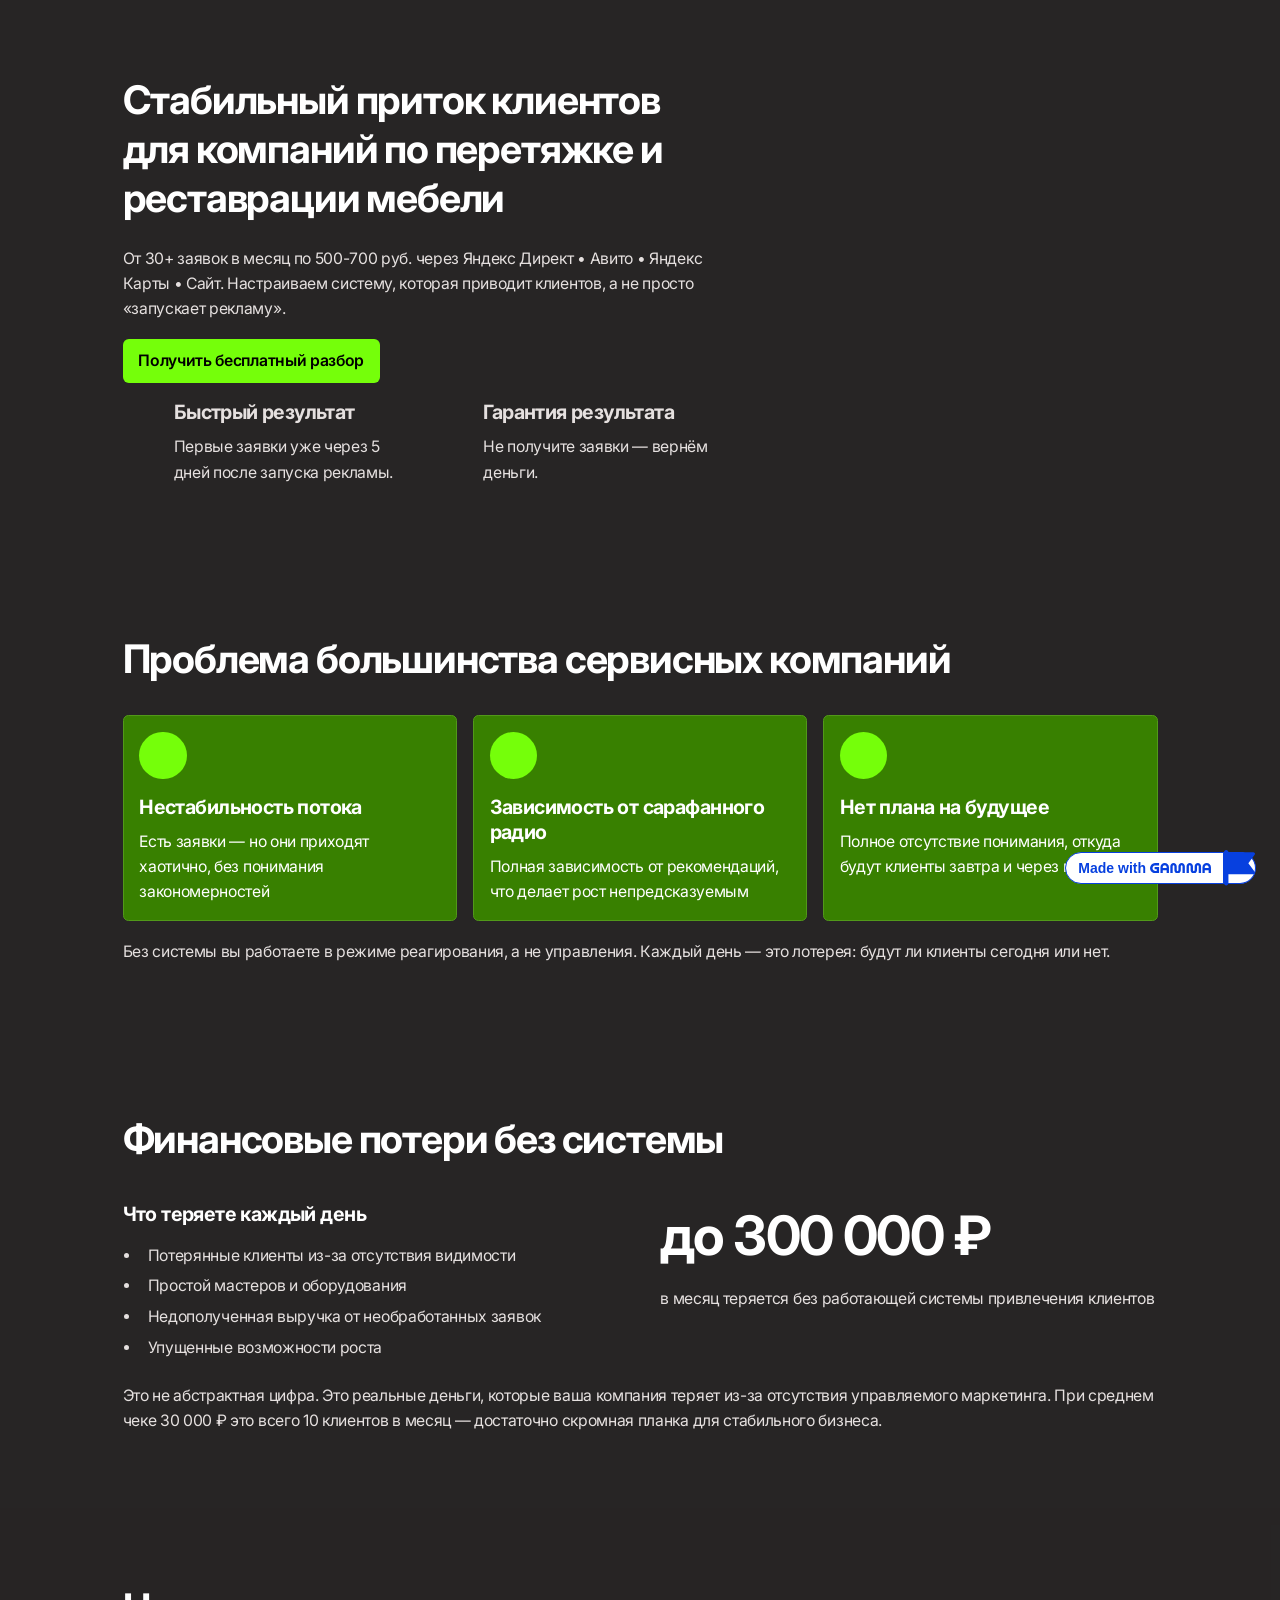
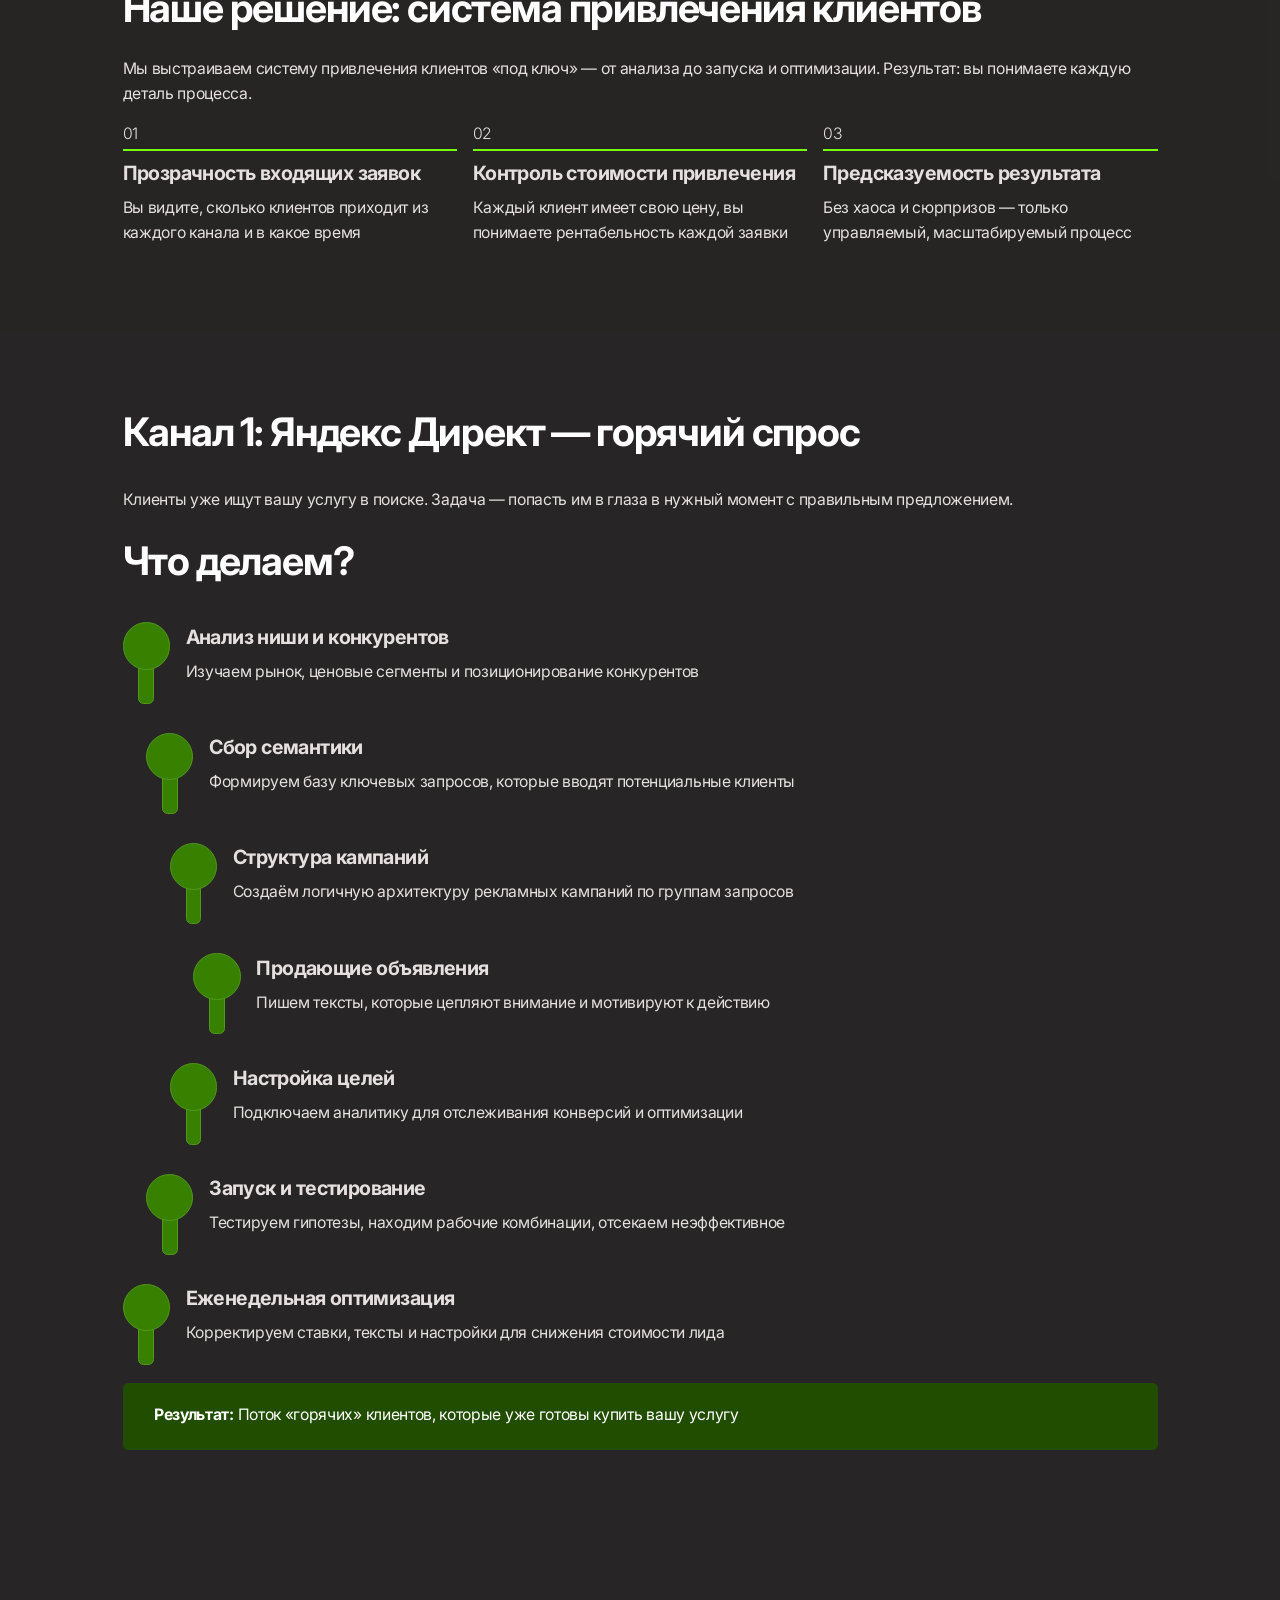
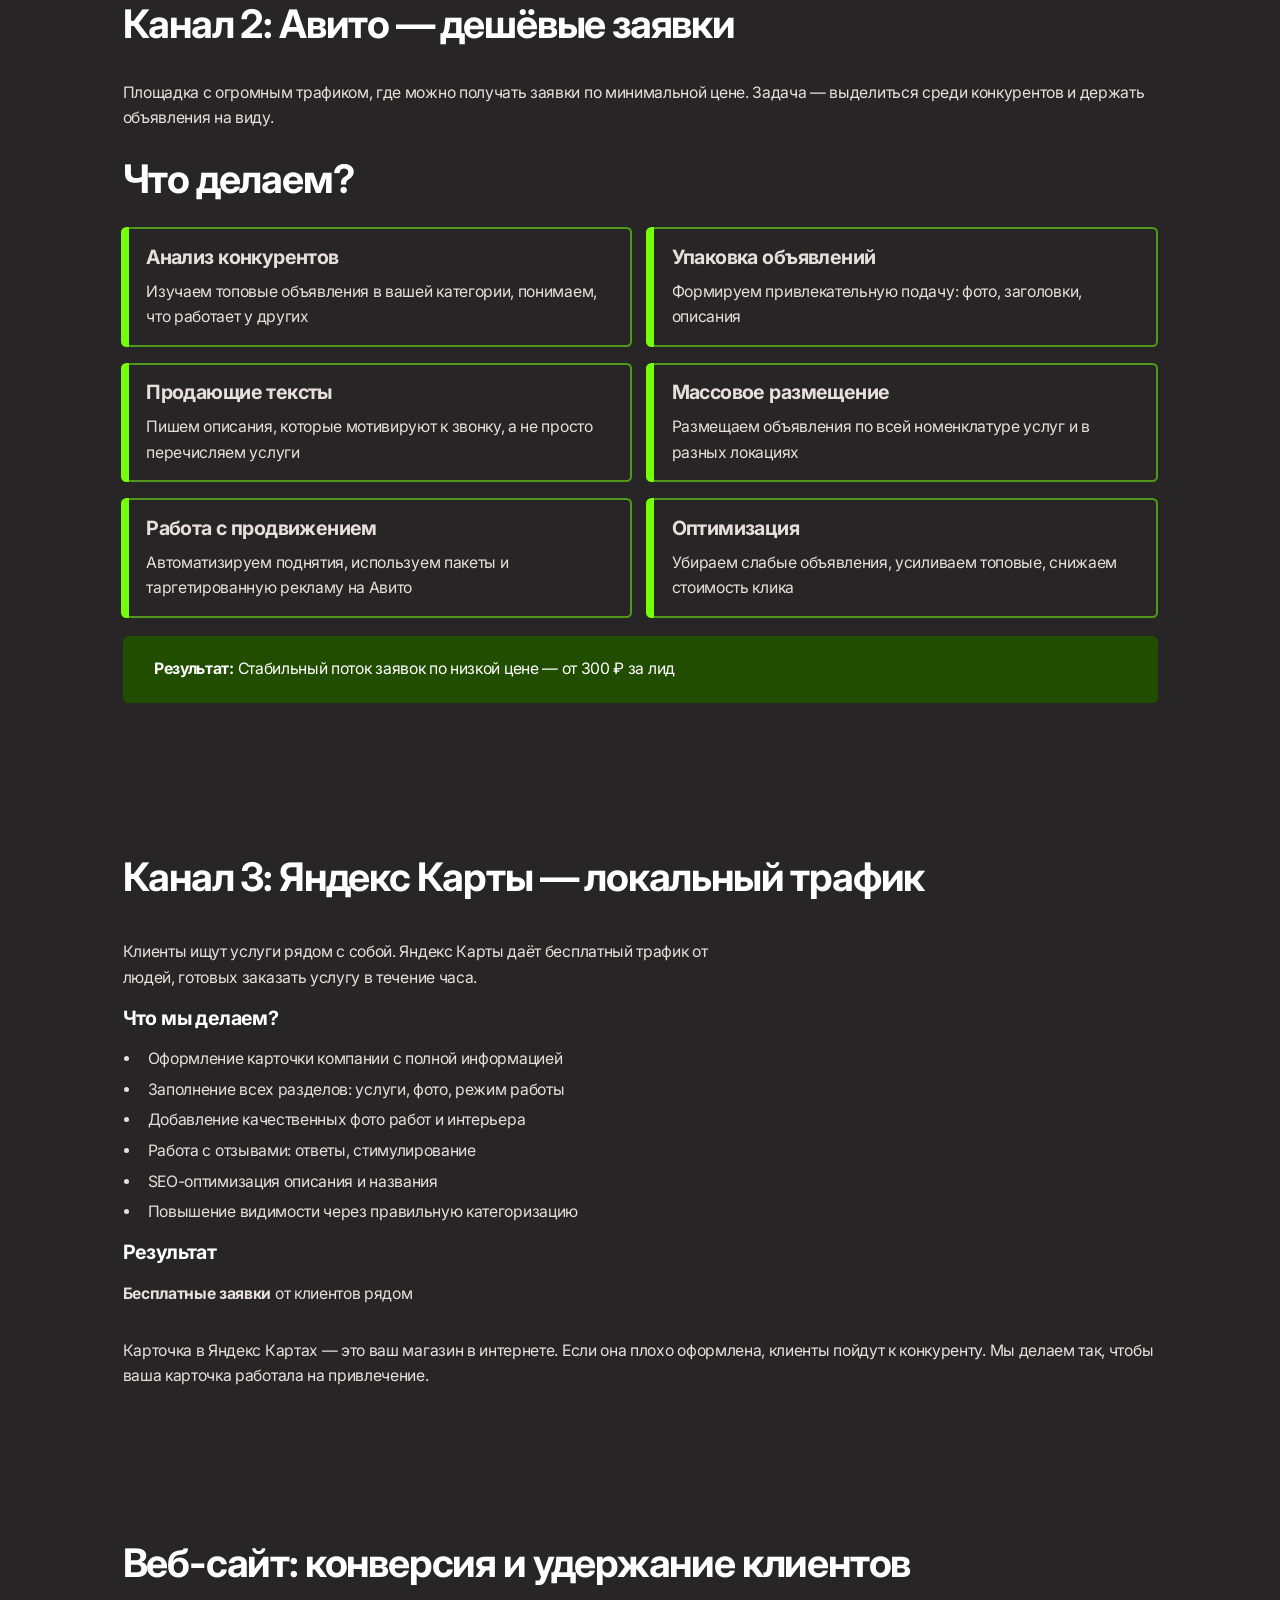
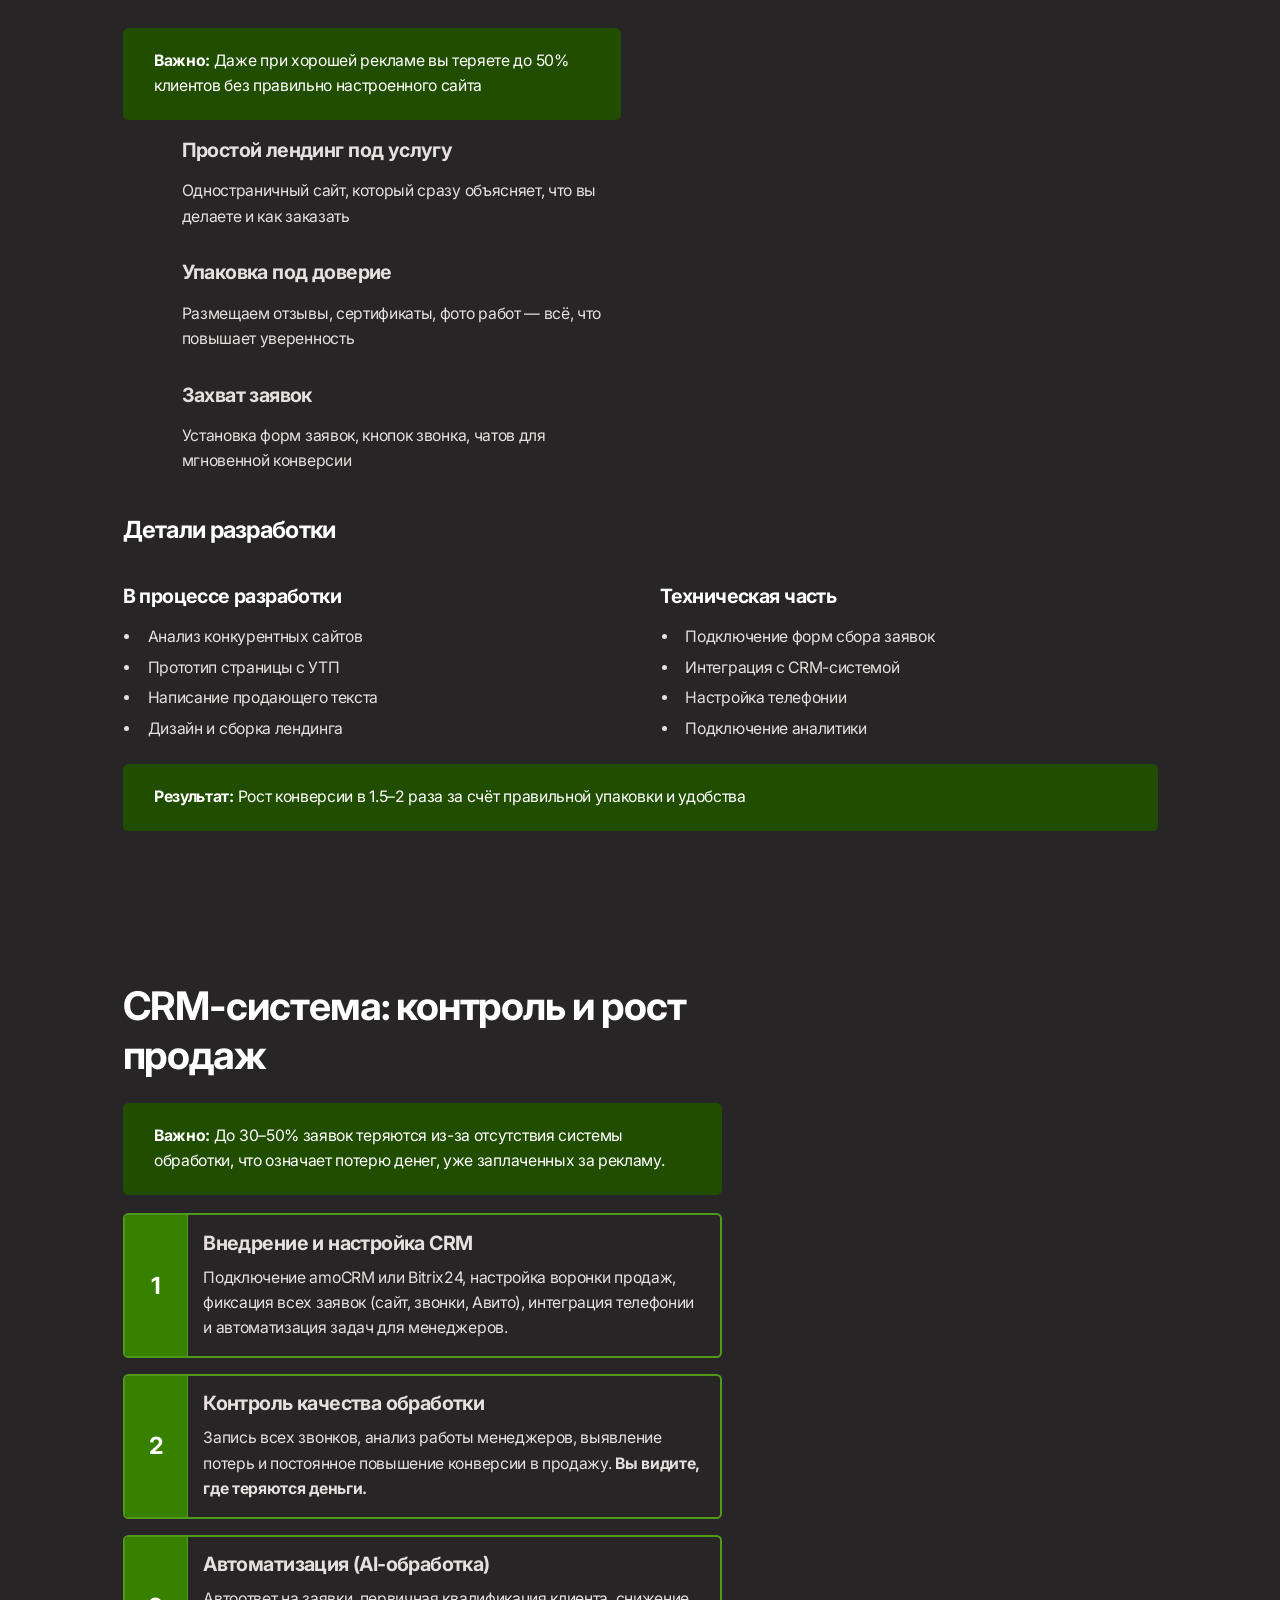
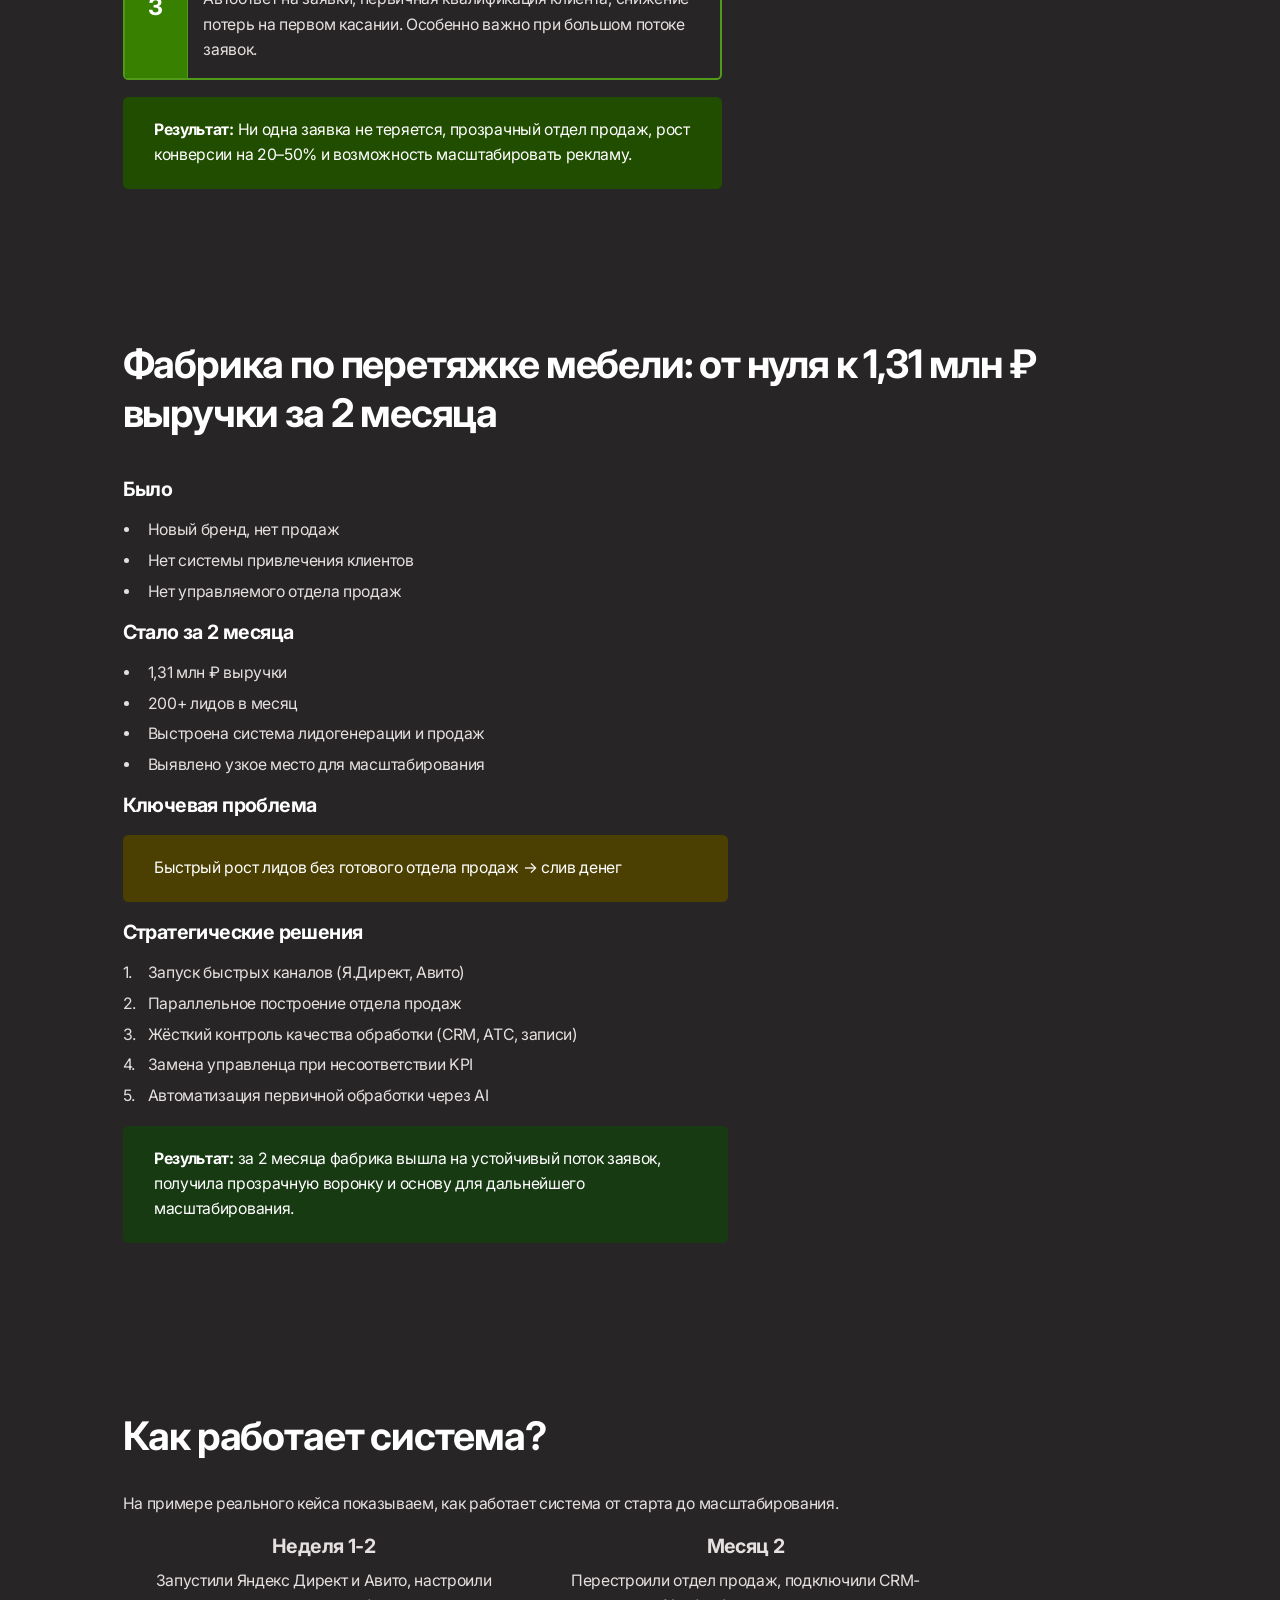
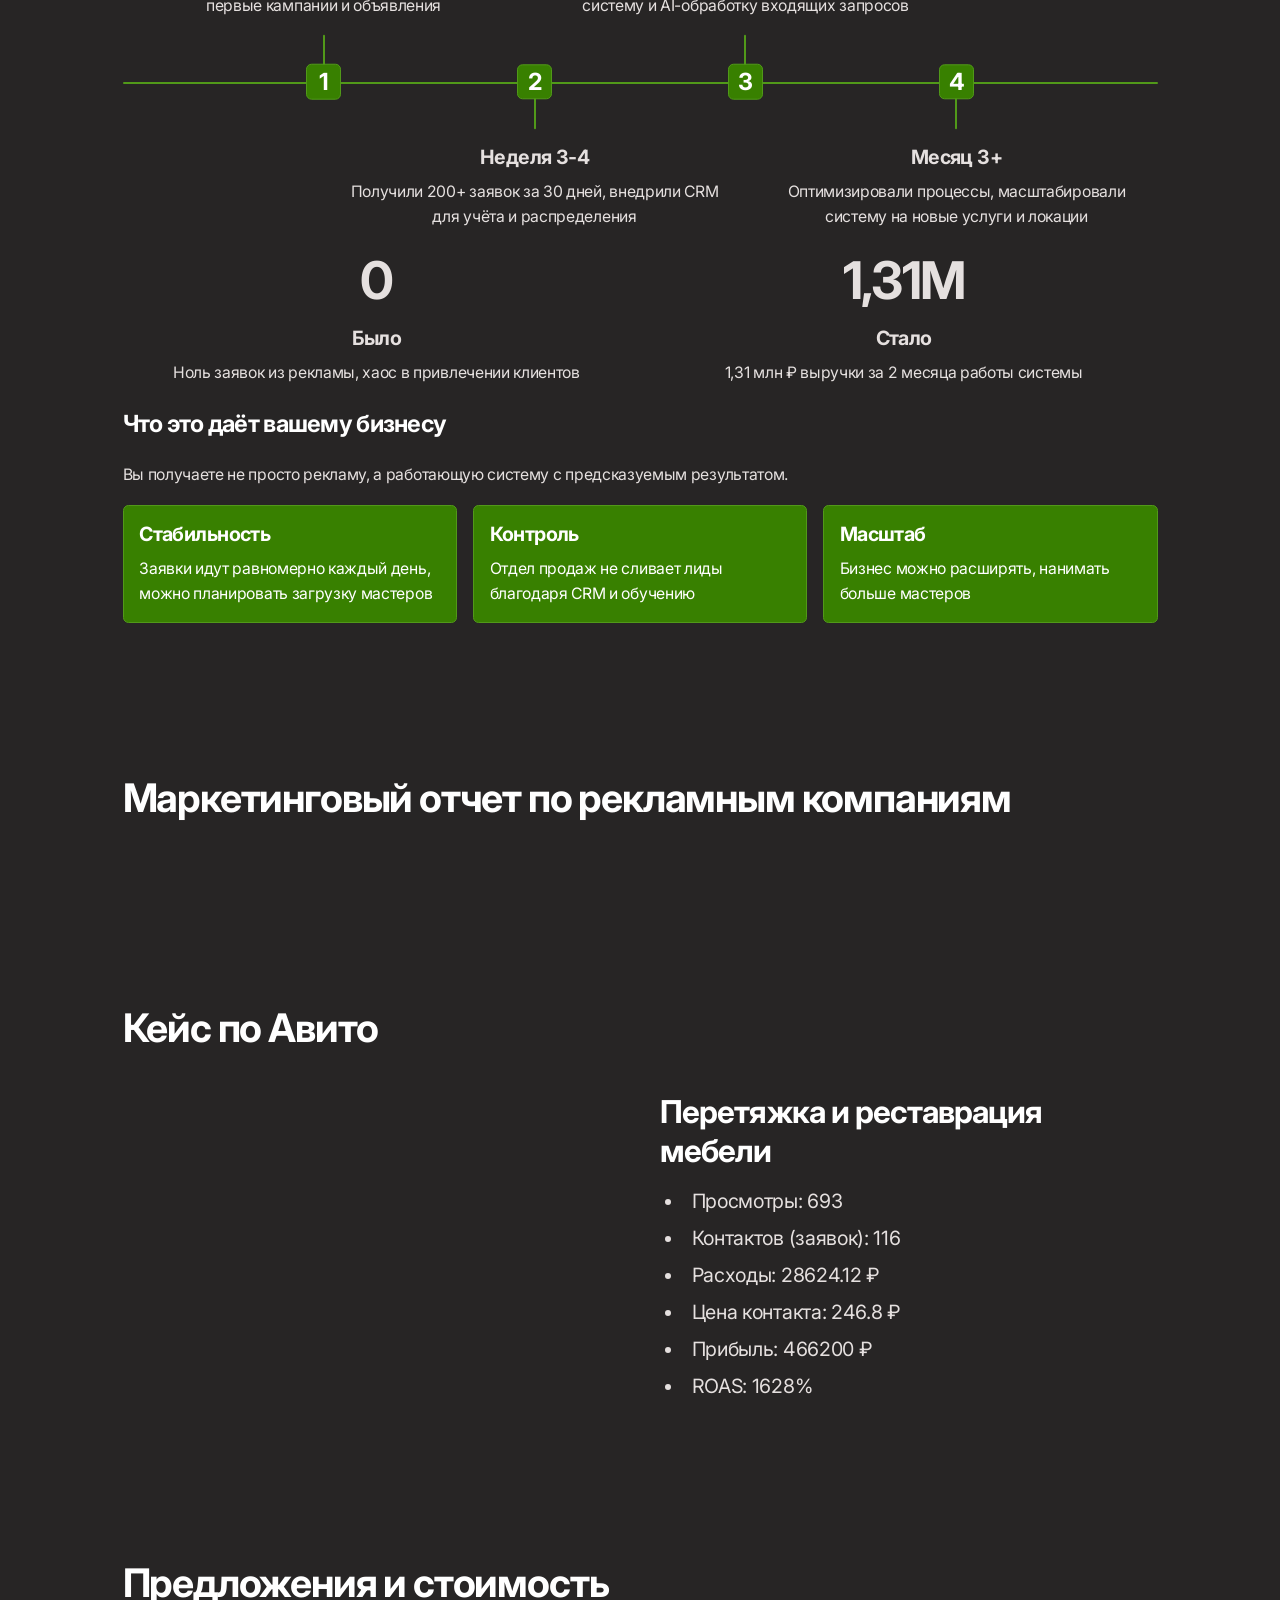
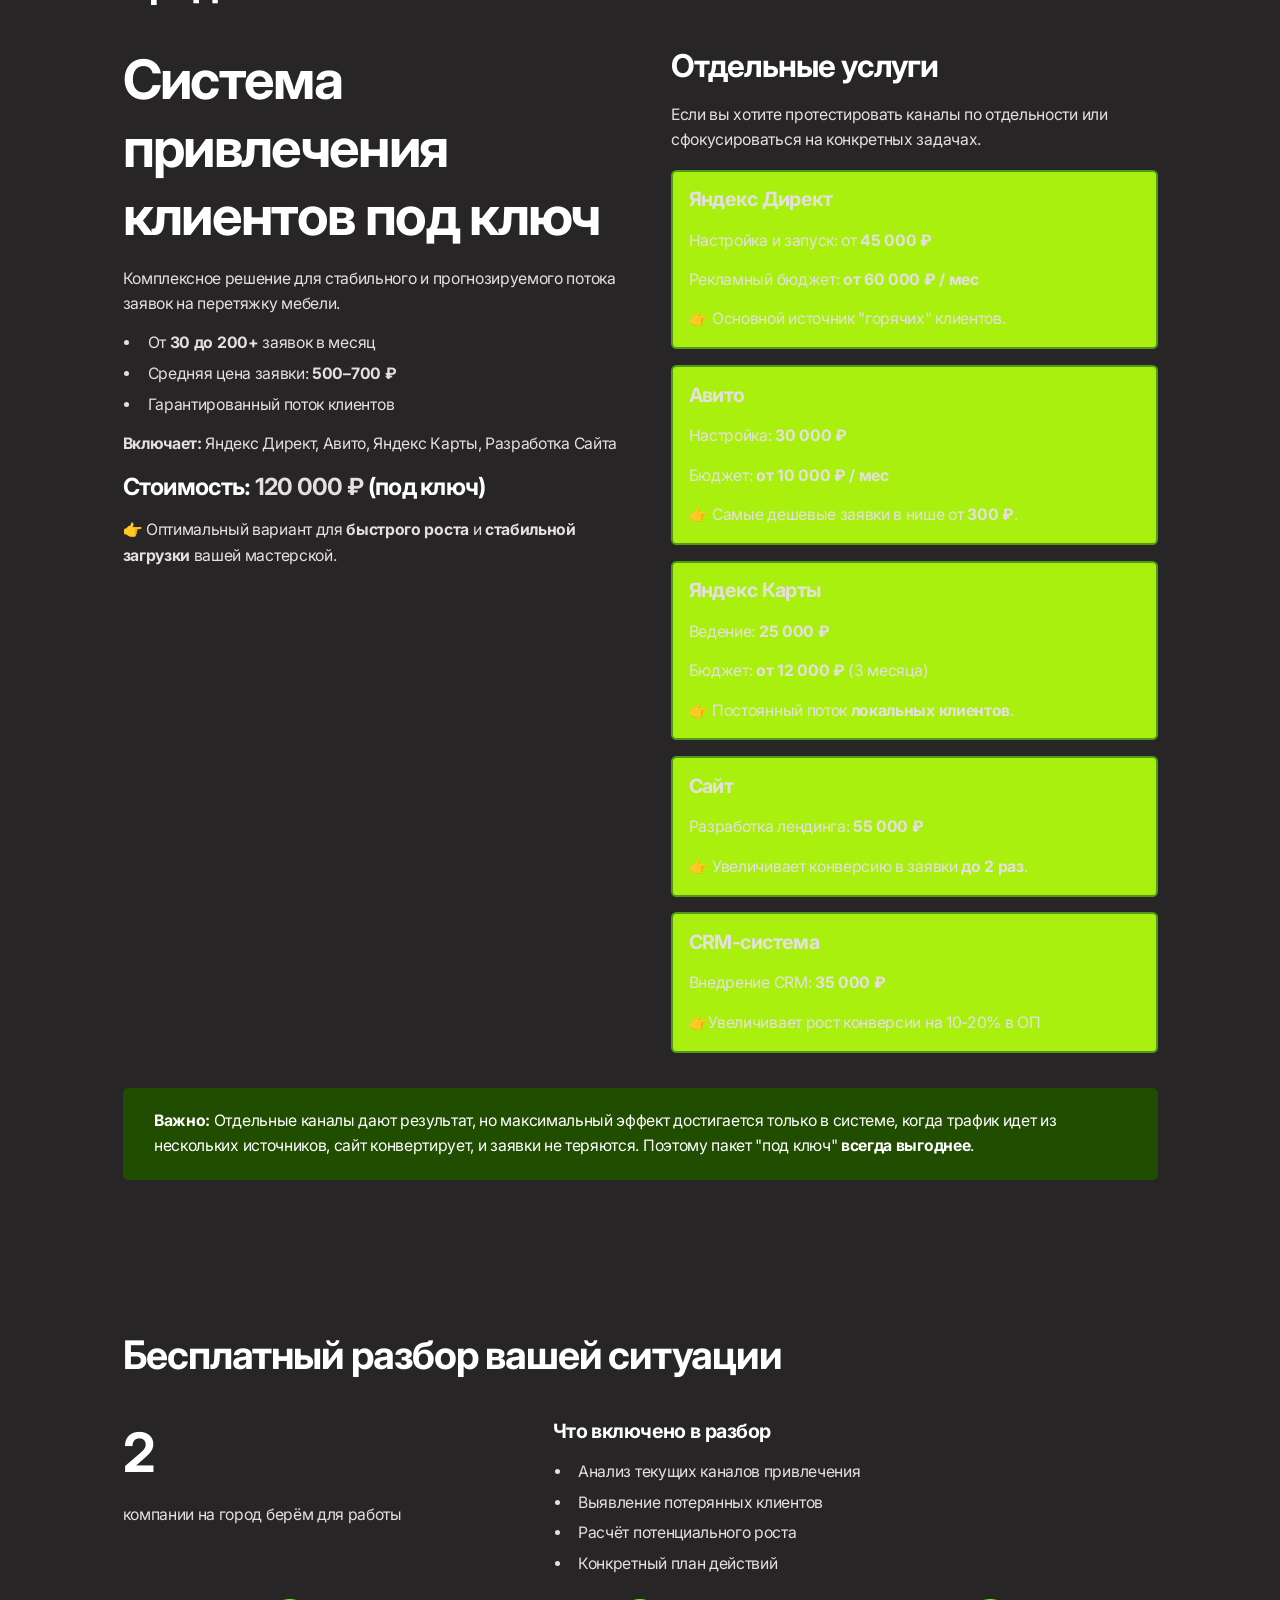
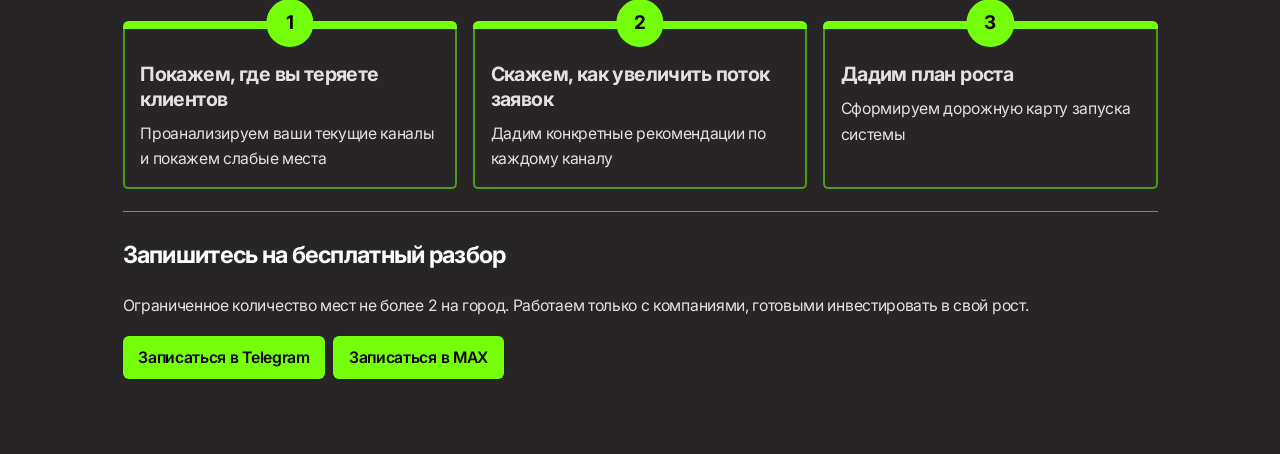
==== index_1.html @ 3a062ec2 "Add files via upload" ====
<!DOCTYPE html><html><head><meta charset="utf-8" data-next-head=""><meta name="viewport" content="width=device-width" data-next-head=""><title data-next-head="">Стабильный приток клиентов для компаний по перетяжке и реставрации мебели</title><meta name="robots" content="noindex, nofollow" data-next-head=""><meta content="От 30+ заявок в месяц по 500-700 руб. через Яндекс Директ • Авито • Яндекс Карты • Сайт. Настраиваем систему, которая приводит клиентов, а не просто «запускает рекламу».

Получить бесплатный разбор

Быстрый результат

Первые заявки уже через 5 дней после запуска рекламы.

Гарантия результата

Не пол" name="description" data-next-head=""><meta content="Стабильный приток клиентов для компаний по перетяжке и реставрации мебели" property="og:title" data-next-head=""><meta content="От 30+ заявок в месяц по 500-700 руб. через Яндекс Директ • Авито • Яндекс Карты • Сайт. Настраиваем систему, которая приводит клиентов, а не просто «запускает рекламу».

Получить бесплатный разбор

Быстрый результат

Первые заявки уже через 5 дней после запуска рекламы.

Гарантия результата

Не пол" property="og:description" data-next-head=""><meta content="https://assets.api.gamma.app/vgib5zy8xq94bbg/screenshots/uoea5d6twm24urt/imxhuw2kn0pflio/slide/f68YdSGiemuYaFqNO6pfi70VHMg" property="og:image" data-next-head=""><meta content="Стабильный приток клиентов для компаний по перетяжке и реставрации мебели" property="twitter:title" data-next-head=""><meta content="От 30+ заявок в месяц по 500-700 руб. через Яндекс Директ • Авито • Яндекс Карты • Сайт. Настраиваем систему, которая приводит клиентов, а не просто «запускает рекламу».

Получить бесплатный разбор

Быстрый результат

Первые заявки уже через 5 дней после запуска рекламы.

Гарантия результата

Не пол" property="twitter:description" data-next-head=""><meta content="https://assets.api.gamma.app/vgib5zy8xq94bbg/screenshots/uoea5d6twm24urt/imxhuw2kn0pflio/slide/f68YdSGiemuYaFqNO6pfi70VHMg" property="twitter:image" data-next-head=""><meta property="og:type" content="website" data-next-head=""><meta content="summary_large_image" name="twitter:card" data-next-head=""><link rel="preload" href="css/0e3wyoopgi0-6.css" as="style"><link rel="preload" href="css/0bgu2b-xkhb-r.css" as="style"><link rel="preload" href="css/11t_z7jeaoach.css" as="style"><link rel="preload" href="css/0e6eg~9q0~~nq.css" as="style"><link href="https://fonts.googleapis.com/css2?family=Inter:wght@100;200;300;400;500;600;700;800;900" rel="stylesheet" data-next-head=""><link rel="stylesheet" href="css/0e3wyoopgi0-6.css" data-n-g=""><link rel="stylesheet" href="css/0bgu2b-xkhb-r.css" data-n-p=""><link rel="stylesheet" href="css/11t_z7jeaoach.css" data-n-p=""><link rel="stylesheet" href="css/0e6eg~9q0~~nq.css" data-n-p=""><noscript data-n-css=""></noscript><script defer="" nomodule="" src="js/03~yq9q893hmn.js"></script><script src="js/0mbfhze49i8v-.js" defer=""></script><script src="js/0pf1rvjsu4v-q.js" defer=""></script><script src="js/0fyw-vqk1511z.js" defer=""></script><script src="js/0vi47sfzjanno.js" defer=""></script><script src="js/04l_j34ducy.g.js" defer=""></script><script src="js/0xhevhsbbro.9.js" defer=""></script><script src="js/04hur8320pb2j.js" defer=""></script><script src="js/12x9qhljuqn6h.js" defer=""></script><script src="js/0_ccf9~pi0u.v.js" defer=""></script><script src="js/0o9feeq3rmuq3.js" defer=""></script><script src="js/0pv6hbjaa7ye0.js" defer=""></script><script src="js/033cr10~7r4j_.js" defer=""></script><script src="js/turbopack-0_iihryrp4uzx.js" defer=""></script><script src="js/180zl5xvan29o.js" defer=""></script><script src="js/0mqhgk3494ppr.js" defer=""></script><script src="js/07dbz_b6s3e6h.js" defer=""></script><script src="js/16-7~20qd3c-k.js" defer=""></script><script src="js/09vxfncl-cly5.js" defer=""></script><script src="js/0e02bg7gojdez.js" defer=""></script><script src="js/0k7nffeb1jrc-.js" defer=""></script><script src="js/0matdy1r8z~bl.js" defer=""></script><script src="js/0v5xp~ldc6myg.js" defer=""></script><script src="js/turbopack-0hfwskrulwqqq.js" defer=""></script><script src="js/_buildManifest.js" defer=""></script><script src="js/_ssgManifest.js" defer=""></script><script src="js/_clientMiddlewareManifest.js" defer=""></script></head><body><link rel="preload" as="image" href="https://imgproxy.gamma.app/resize/quality:80/resizing_type:fit/width:2000/https://cdn.gamma.app/vgib5zy8xq94bbg/generated-images/60pPnO57x0OZhTuN-5F9o.png"><link rel="preload" as="image" href="https://imgproxy.gamma.app/resize/quality:80/resizing_type:fit/width:2000/https://cdn.gamma.app/vgib5zy8xq94bbg/generated-images/yzq8zm8bYzggJaYRhIC1Z.png"><link rel="preload" as="image" href="https://imgproxy.gamma.app/resize/quality:80/resizing_type:fit/width:2000/https://cdn.gamma.app/vgib5zy8xq94bbg/generated-images/nzyTVWprnwrnmjjZ29OHg.png"><link rel="preload" as="image" href="https://imgproxy.gamma.app/resize/quality:80/resizing_type:fit/width:2000/https://cdn.gamma.app/vgib5zy8xq94bbg/7bdb07d3840c4d4cb43f6013cbdd92ce/original/Skrinshot-08-04-2026-183813.jpg"><link rel="preload" as="image" href="https://imgproxy.gamma.app/resize/quality:80/resizing_type:fit/width:2000/https://cdn.gamma.app/vgib5zy8xq94bbg/1c11d9a1137d4a9f8da084923d888e8b/original/_10-11-2025_170347.jpg"><div id="__next"><style data-emotion="css-global ykyar2">:host,:root,[data-theme]{--chakra-ring-inset:var(--chakra-empty,/*!*/ /*!*/);--chakra-ring-offset-width:0px;--chakra-ring-offset-color:#fff;--chakra-ring-color:rgba(66, 153, 225, 0.6);--chakra-ring-offset-shadow:0 0 #0000;--chakra-ring-shadow:0 0 #0000;--chakra-space-x-reverse:0;--chakra-space-y-reverse:0;--chakra-colors-transparent:transparent;--chakra-colors-current:currentColor;--chakra-colors-black:#000000;--chakra-colors-white:#ffffff;--chakra-colors-whiteAlpha-50:rgba(255, 255, 255, 0.04);--chakra-colors-whiteAlpha-100:rgba(255, 255, 255, 0.06);--chakra-colors-whiteAlpha-200:rgba(255, 255, 255, 0.08);--chakra-colors-whiteAlpha-300:rgba(255, 255, 255, 0.16);--chakra-colors-whiteAlpha-400:rgba(255, 255, 255, 0.24);--chakra-colors-whiteAlpha-500:rgba(255, 255, 255, 0.36);--chakra-colors-whiteAlpha-600:rgba(255, 255, 255, 0.48);--chakra-colors-whiteAlpha-700:rgba(255, 255, 255, 0.64);--chakra-colors-whiteAlpha-800:rgba(255, 255, 255, 0.80);--chakra-colors-whiteAlpha-900:rgba(255, 255, 255, 0.92);--chakra-colors-blackAlpha-50:rgba(0, 0, 0, 0.04);--chakra-colors-blackAlpha-100:rgba(0, 0, 0, 0.06);--chakra-colors-blackAlpha-200:rgba(0, 0, 0, 0.08);--chakra-colors-blackAlpha-300:rgba(0, 0, 0, 0.16);--chakra-colors-blackAlpha-400:rgba(0, 0, 0, 0.24);--chakra-colors-blackAlpha-500:rgba(0, 0, 0, 0.36);--chakra-colors-blackAlpha-600:rgba(0, 0, 0, 0.48);--chakra-colors-blackAlpha-700:rgba(0, 0, 0, 0.64);--chakra-colors-blackAlpha-800:rgba(0, 0, 0, 0.80);--chakra-colors-blackAlpha-900:rgba(0, 0, 0, 0.92);--chakra-colors-gray-50:#f5f5f6;--chakra-colors-gray-100:#ececed;--chakra-colors-gray-200:#dfdfe0;--chakra-colors-gray-300:#cacacb;--chakra-colors-gray-400:#aeaeb2;--chakra-colors-gray-500:#8b8b90;--chakra-colors-gray-600:#66666b;--chakra-colors-gray-700:#4d4d51;--chakra-colors-gray-800:#38383c;--chakra-colors-gray-900:#252527;--chakra-colors-gray-950:#131314;--chakra-colors-red-50:#fef2f2;--chakra-colors-red-100:#fee2e2;--chakra-colors-red-200:#fecaca;--chakra-colors-red-300:#fca5a5;--chakra-colors-red-400:#f87171;--chakra-colors-red-500:#ef4444;--chakra-colors-red-600:#dc2626;--chakra-colors-red-700:#b91c1c;--chakra-colors-red-800:#991b1b;--chakra-colors-red-900:#751d1d;--chakra-colors-red-950:#450a0a;--chakra-colors-orange-50:#fff6ec;--chakra-colors-orange-100:#ffecd3;--chakra-colors-orange-200:#ffd4a5;--chakra-colors-orange-300:#ffb66d;--chakra-colors-orange-400:#ff8b32;--chakra-colors-orange-500:#ff6a0a;--chakra-colors-orange-600:#ff5000;--chakra-colors-orange-700:#cc3702;--chakra-colors-orange-800:#a12c0b;--chakra-colors-orange-900:#82270c;--chakra-colors-orange-950:#461004;--chakra-colors-yellow-50:#fffbeb;--chakra-colors-yellow-100:#fff3c6;--chakra-colors-yellow-200:#ffeba2;--chakra-colors-yellow-300:#ffd55e;--chakra-colors-yellow-400:#fec500;--chakra-colors-yellow-500:#f4b603;--chakra-colors-yellow-600:#da9c05;--chakra-colors-yellow-700:#b47300;--chakra-colors-yellow-800:#9b5500;--chakra-colors-yellow-900:#77390a;--chakra-colors-yellow-950:#441c00;--chakra-colors-green-50:#f2fcf1;--chakra-colors-green-100:#e2f7e1;--chakra-colors-green-200:#c4eec4;--chakra-colors-green-300:#96e096;--chakra-colors-green-400:#60c860;--chakra-colors-green-500:#3caa3c;--chakra-colors-green-600:#2c8c2c;--chakra-colors-green-700:#266d28;--chakra-colors-green-800:#1a561c;--chakra-colors-green-900:#1c481d;--chakra-colors-green-950:#082b09;--chakra-colors-teal-50:#eefffd;--chakra-colors-teal-100:#e0fdf9;--chakra-colors-teal-200:#b6fff6;--chakra-colors-teal-300:#7af9ef;--chakra-colors-teal-400:#32e5e1;--chakra-colors-teal-500:#04c8c6;--chakra-colors-teal-600:#009ea4;--chakra-colors-teal-700:#027e83;--chakra-colors-teal-800:#086267;--chakra-colors-teal-900:#0c5155;--chakra-colors-teal-950:#002f34;--chakra-colors-blue-50:#ebf3fe;--chakra-colors-blue-100:#d0e6fe;--chakra-colors-blue-200:#aad5fe;--chakra-colors-blue-300:#84c1fa;--chakra-colors-blue-400:#63acf7;--chakra-colors-blue-500:#2c88f7;--chakra-colors-blue-600:#0858f7;--chakra-colors-blue-700:#0740df;--chakra-colors-blue-800:#0540ad;--chakra-colors-blue-900:#0b2e79;--chakra-colors-blue-950:#002253;--chakra-colors-cyan-50:#eefffd;--chakra-colors-cyan-100:#e0fdf9;--chakra-colors-cyan-200:#b6fff6;--chakra-colors-cyan-300:#7af9ef;--chakra-colors-cyan-400:#32e5e1;--chakra-colors-cyan-500:#04c8c6;--chakra-colors-cyan-600:#009ea4;--chakra-colors-cyan-700:#027e83;--chakra-colors-cyan-800:#086267;--chakra-colors-cyan-900:#0c5155;--chakra-colors-cyan-950:#002f34;--chakra-colors-purple-50:#f8f6ff;--chakra-colors-purple-100:#f2ecff;--chakra-colors-purple-200:#e1d5ff;--chakra-colors-purple-300:#d0b9ff;--chakra-colors-purple-400:#bd97fd;--chakra-colors-purple-500:#b179fb;--chakra-colors-purple-600:#9044eb;--chakra-colors-purple-700:#8131dc;--chakra-colors-purple-800:#6623ad;--chakra-colors-purple-900:#511c87;--chakra-colors-purple-950:#350764;--chakra-colors-pink-50:#fff4fe;--chakra-colors-pink-100:#fee9fb;--chakra-colors-pink-200:#fdd1f8;--chakra-colors-pink-300:#faadee;--chakra-colors-pink-400:#f578de;--chakra-colors-pink-500:#ea4bcd;--chakra-colors-pink-600:#d62cad;--chakra-colors-pink-700:#b50084;--chakra-colors-pink-800:#920063;--chakra-colors-pink-900:#6e0d46;--chakra-colors-pink-950:#50072a;--chakra-colors-gradient-light:linear-gradient(180deg, #FFFFFF 0%, #FCF9F5 100%);--chakra-colors-gradient-dark:linear-gradient(180deg, #3c3838 0%, #272525 100%);--chakra-colors-gradient-blue-to-purple:linear-gradient(91.78deg, #3300D9 1.24%, #9D20C9 73.37%, #DF7A6C 166.1%);--chakra-colors-gradient-blue-to-orange:linear-gradient(92.91deg, #3300D9 2.18%, #9D20C9 44.94%, #DF7A6C 99.91%);--chakra-colors-gradient-secondary-light:linear-gradient(120deg, var(--chakra-colors-sky-100) 0%, var(--chakra-colors-deepocean-200) 100%);--chakra-colors-gradient-secondary-dark:linear-gradient(180deg, var(--chakra-colors-deepocean-950) 7.49%, var(--chakra-colors-sky-800) 57.5%, var(--chakra-colors-sky-300) 100%);--chakra-colors-gradient-brand-bg:linear-gradient(96deg, var(--chakra-colors-deepocean-950) 7%,  var(--chakra-colors-deepocean-900) 21%,  var(--chakra-colors-deepocean-800) 46%,  var(--chakra-colors-sky-300) 100%);--chakra-colors-gradient-brand-text:linear-gradient(96deg, var(--chakra-colors-deepocean-950) 7%, var(--chakra-colors-deepocean-800) 46%, var(--chakra-colors-deepocean-300) 100%);--chakra-colors-gradient-sky:linear-gradient(0deg, #FFFFFF 4%, #AFE7FC 48%, #A8D1FF 71%, #CDDAFA 85%, #FFFBF2 100%);--chakra-colors-gradient-aurora-seafoam:radial-gradient(at 40% 20%, var(--chakra-colors-aurora-300) 0px, transparent 50%),radial-gradient(at 80% 0%, var(--chakra-colors-seafoam-300) 0px, transparent 50%),radial-gradient(at 0% 50%, var(--chakra-colors-seafoam-200) 0px, transparent 50%),radial-gradient(at 80% 50%, var(--chakra-colors-deepocean-200) 0px, transparent 50%),radial-gradient(at 0% 100%, var(--chakra-colors-aurora-300) 0px, transparent 50%),radial-gradient(at 80% 100%, var(--chakra-colors-evergreen-200) 0px, transparent 50%),radial-gradient(at 0% 0%, var(--chakra-colors-sky-300) 0px, transparent 50%);--chakra-colors-gradient-prism:radial-gradient(100% 300% at 4% 0%, var(--chakra-colors-bordeaux-800) 0%, var(--chakra-colors-flamingo-400) 43%, var(--chakra-colors-lake-500) 100%);--chakra-colors-elevation-1:#1a1b1d;--chakra-colors-elevation-2:#1d1f22;--chakra-colors-elevation-3:#212327;--chakra-colors-elevation-4:#2f3339;--chakra-colors-elevation-5:#3d444c;--chakra-colors-elevation-6:#515c68;--chakra-colors-moonbeam-50:#faf9f5;--chakra-colors-moonbeam-100:#f1eee3;--chakra-colors-moonbeam-200:#e2dcc6;--chakra-colors-moonbeam-300:#cfc4a2;--chakra-colors-moonbeam-400:#bba77c;--chakra-colors-moonbeam-500:#ad9362;--chakra-colors-moonbeam-600:#a08156;--chakra-colors-moonbeam-700:#856949;--chakra-colors-moonbeam-800:#6d563f;--chakra-colors-moonbeam-900:#594735;--chakra-colors-moonbeam-950:#2f241b;--chakra-colors-spacedust-50:#f2f1ef;--chakra-colors-spacedust-100:#eceae8;--chakra-colors-spacedust-200:#d8d5d0;--chakra-colors-spacedust-300:#c0bbb1;--chakra-colors-spacedust-400:#a59d92;--chakra-colors-spacedust-500:#93887c;--chakra-colors-spacedust-600:#867970;--chakra-colors-spacedust-700:#70655e;--chakra-colors-spacedust-800:#5d544f;--chakra-colors-spacedust-900:#4c4542;--chakra-colors-spacedust-950:#282422;--chakra-colors-spacegray-50:#f7f7f7;--chakra-colors-spacegray-100:#ededed;--chakra-colors-spacegray-200:#dfdfdf;--chakra-colors-spacegray-300:#d1d1d1;--chakra-colors-spacegray-400:#adadad;--chakra-colors-spacegray-500:#999999;--chakra-colors-spacegray-600:#888888;--chakra-colors-spacegray-700:#7b7b7b;--chakra-colors-spacegray-800:#676767;--chakra-colors-spacegray-900:#545454;--chakra-colors-spacegray-950:#363636;--chakra-colors-steel-50:#f7f7f7;--chakra-colors-steel-100:#ededed;--chakra-colors-steel-200:#dededf;--chakra-colors-steel-300:#c7c7c9;--chakra-colors-steel-400:#acacae;--chakra-colors-steel-500:#9c9c9e;--chakra-colors-steel-600:#878789;--chakra-colors-steel-700:#79797c;--chakra-colors-steel-800:#666667;--chakra-colors-steel-900:#535355;--chakra-colors-steel-950:#353536;--chakra-colors-titanium-50:#f5f5f6;--chakra-colors-titanium-100:#ececed;--chakra-colors-titanium-200:#dfdfe0;--chakra-colors-titanium-300:#cacacb;--chakra-colors-titanium-400:#aeaeb2;--chakra-colors-titanium-500:#8b8b90;--chakra-colors-titanium-600:#66666b;--chakra-colors-titanium-700:#4d4d51;--chakra-colors-titanium-800:#38383c;--chakra-colors-titanium-900:#252527;--chakra-colors-titanium-950:#131314;--chakra-colors-tungsten-50:#f0f0f2;--chakra-colors-tungsten-100:#dadadb;--chakra-colors-tungsten-200:#b9b8bb;--chakra-colors-tungsten-300:#87878b;--chakra-colors-tungsten-400:#515153;--chakra-colors-tungsten-500:#363638;--chakra-colors-tungsten-600:#2e2e30;--chakra-colors-tungsten-700:#272729;--chakra-colors-tungsten-800:#222223;--chakra-colors-tungsten-900:#1d1d1e;--chakra-colors-tungsten-950:#131314;--chakra-colors-snowcap-50:#e8eefc;--chakra-colors-snowcap-100:#dbe5fe;--chakra-colors-snowcap-200:#bfd2fe;--chakra-colors-snowcap-300:#93b6fd;--chakra-colors-snowcap-400:#6090fa;--chakra-colors-snowcap-500:#3b68f6;--chakra-colors-snowcap-600:#2548eb;--chakra-colors-snowcap-700:#1d34d8;--chakra-colors-snowcap-800:#1e2caf;--chakra-colors-snowcap-900:#1e2b8a;--chakra-colors-snowcap-950:#171d54;--chakra-colors-glacier-50:#f0f4fd;--chakra-colors-glacier-100:#e8eefc;--chakra-colors-glacier-200:#cdd9f8;--chakra-colors-glacier-300:#afc0f2;--chakra-colors-glacier-400:#8f9eea;--chakra-colors-glacier-500:#737ee1;--chakra-colors-glacier-600:#585ad3;--chakra-colors-glacier-700:#4949b9;--chakra-colors-glacier-800:#3d3e96;--chakra-colors-glacier-900:#383b77;--chakra-colors-glacier-950:#212245;--chakra-colors-raindrop-50:#eef3ff;--chakra-colors-raindrop-100:#dee7ff;--chakra-colors-raindrop-200:#c7d5fe;--chakra-colors-raindrop-300:#a5b8fc;--chakra-colors-raindrop-400:#8192f8;--chakra-colors-raindrop-500:#636df1;--chakra-colors-raindrop-600:#4846e5;--chakra-colors-raindrop-700:#3c38ca;--chakra-colors-raindrop-800:#3230a3;--chakra-colors-raindrop-900:#2e2f81;--chakra-colors-raindrop-950:#1c1b4b;--chakra-colors-periwinkle-50:#eff4fe;--chakra-colors-periwinkle-100:#e2eafd;--chakra-colors-periwinkle-200:#cddafa;--chakra-colors-periwinkle-300:#acbef5;--chakra-colors-periwinkle-400:#8a9cef;--chakra-colors-periwinkle-500:#6e7be6;--chakra-colors-periwinkle-600:#5256d9;--chakra-colors-periwinkle-700:#4345bf;--chakra-colors-periwinkle-800:#393c9a;--chakra-colors-periwinkle-900:#34377b;--chakra-colors-periwinkle-950:#1f2147;--chakra-colors-puddle-50:#eff7ff;--chakra-colors-puddle-100:#daedff;--chakra-colors-puddle-200:#a8d5ff;--chakra-colors-puddle-300:#91cdff;--chakra-colors-puddle-400:#5eb1fc;--chakra-colors-puddle-500:#388ff9;--chakra-colors-puddle-600:#2271ee;--chakra-colors-puddle-700:#1a5bdb;--chakra-colors-puddle-800:#1c4ab1;--chakra-colors-puddle-900:#1c418c;--chakra-colors-puddle-950:#162955;--chakra-colors-lake-50:#f1f6fd;--chakra-colors-lake-100:#dfecfa;--chakra-colors-lake-200:#c6ddf7;--chakra-colors-lake-300:#9ec8f2;--chakra-colors-lake-400:#70aaea;--chakra-colors-lake-500:#4986e1;--chakra-colors-lake-600:#3a6ed6;--chakra-colors-lake-700:#315bc4;--chakra-colors-lake-800:#2e4a9f;--chakra-colors-lake-900:#2a427e;--chakra-colors-lake-950:#1e2a4d;--chakra-colors-ultramarine-50:#eff8ff;--chakra-colors-ultramarine-100:#daefff;--chakra-colors-ultramarine-200:#bee4ff;--chakra-colors-ultramarine-300:#91d3ff;--chakra-colors-ultramarine-400:#5dbafd;--chakra-colors-ultramarine-500:#379bfa;--chakra-colors-ultramarine-600:#217cef;--chakra-colors-ultramarine-700:#1862d4;--chakra-colors-ultramarine-800:#1b52b2;--chakra-colors-ultramarine-900:#1c488c;--chakra-colors-ultramarine-950:#162c55;--chakra-colors-deepocean-50:#ebf3fe;--chakra-colors-deepocean-100:#d0e6fe;--chakra-colors-deepocean-200:#aad5fe;--chakra-colors-deepocean-300:#84c1fa;--chakra-colors-deepocean-400:#63acf7;--chakra-colors-deepocean-500:#2c88f7;--chakra-colors-deepocean-600:#0858f7;--chakra-colors-deepocean-700:#0740df;--chakra-colors-deepocean-800:#0540ad;--chakra-colors-deepocean-900:#0b2e79;--chakra-colors-deepocean-950:#002253;--chakra-colors-deepspace-50:#eef6ff;--chakra-colors-deepspace-100:#dcedff;--chakra-colors-deepspace-200:#b2dbff;--chakra-colors-deepspace-300:#6dbfff;--chakra-colors-deepspace-400:#209fff;--chakra-colors-deepspace-500:#0082ff;--chakra-colors-deepspace-600:#0065df;--chakra-colors-deepspace-700:#004fb4;--chakra-colors-deepspace-800:#004495;--chakra-colors-deepspace-900:#00387a;--chakra-colors-deepspace-950:#000e21;--chakra-colors-bordeaux-50:#fdf2f9;--chakra-colors-bordeaux-100:#fce7f5;--chakra-colors-bordeaux-200:#fbcfec;--chakra-colors-bordeaux-300:#f9a8db;--chakra-colors-bordeaux-400:#f373c1;--chakra-colors-bordeaux-500:#eb49a7;--chakra-colors-bordeaux-600:#da2887;--chakra-colors-bordeaux-700:#bd196c;--chakra-colors-bordeaux-800:#921653;--chakra-colors-bordeaux-900:#83184d;--chakra-colors-bordeaux-950:#50072a;--chakra-colors-flamingo-50:#fff4fe;--chakra-colors-flamingo-100:#fee9fb;--chakra-colors-flamingo-200:#fdd1f8;--chakra-colors-flamingo-300:#faadee;--chakra-colors-flamingo-400:#f578de;--chakra-colors-flamingo-500:#ea4bcd;--chakra-colors-flamingo-600:#d62cad;--chakra-colors-flamingo-700:#b50084;--chakra-colors-flamingo-800:#920063;--chakra-colors-flamingo-900:#6e0d46;--chakra-colors-flamingo-950:#50072a;--chakra-colors-bonan-50:#fffbeb;--chakra-colors-bonan-100:#fff3c6;--chakra-colors-bonan-200:#ffeba2;--chakra-colors-bonan-300:#ffd55e;--chakra-colors-bonan-400:#fec500;--chakra-colors-bonan-500:#f4b603;--chakra-colors-bonan-600:#da9c05;--chakra-colors-bonan-700:#b47300;--chakra-colors-bonan-800:#9b5500;--chakra-colors-bonan-900:#77390a;--chakra-colors-bonan-950:#441c00;--chakra-colors-aurora-50:#f8f6ff;--chakra-colors-aurora-100:#f2ecff;--chakra-colors-aurora-200:#e1d5ff;--chakra-colors-aurora-300:#d0b9ff;--chakra-colors-aurora-400:#bd97fd;--chakra-colors-aurora-500:#b179fb;--chakra-colors-aurora-600:#9044eb;--chakra-colors-aurora-700:#8131dc;--chakra-colors-aurora-800:#6623ad;--chakra-colors-aurora-900:#511c87;--chakra-colors-aurora-950:#350764;--chakra-colors-seafoam-50:#eefffd;--chakra-colors-seafoam-100:#e0fdf9;--chakra-colors-seafoam-200:#b6fff6;--chakra-colors-seafoam-300:#7af9ef;--chakra-colors-seafoam-400:#32e5e1;--chakra-colors-seafoam-500:#04c8c6;--chakra-colors-seafoam-600:#009ea4;--chakra-colors-seafoam-700:#027e83;--chakra-colors-seafoam-800:#086267;--chakra-colors-seafoam-900:#0c5155;--chakra-colors-seafoam-950:#002f34;--chakra-colors-evergreen-50:#f2fcf1;--chakra-colors-evergreen-100:#e2f7e1;--chakra-colors-evergreen-200:#c4eec4;--chakra-colors-evergreen-300:#96e096;--chakra-colors-evergreen-400:#60c860;--chakra-colors-evergreen-500:#3caa3c;--chakra-colors-evergreen-600:#2c8c2c;--chakra-colors-evergreen-700:#266d28;--chakra-colors-evergreen-800:#1a561c;--chakra-colors-evergreen-900:#1c481d;--chakra-colors-evergreen-950:#082b09;--chakra-colors-rocketfire-50:#fff6ec;--chakra-colors-rocketfire-100:#ffecd3;--chakra-colors-rocketfire-200:#ffd4a5;--chakra-colors-rocketfire-300:#ffb66d;--chakra-colors-rocketfire-400:#ff8b32;--chakra-colors-rocketfire-500:#ff6a0a;--chakra-colors-rocketfire-600:#ff5000;--chakra-colors-rocketfire-700:#cc3702;--chakra-colors-rocketfire-800:#a12c0b;--chakra-colors-rocketfire-900:#82270c;--chakra-colors-rocketfire-950:#461004;--chakra-colors-calamity-50:#fef2f2;--chakra-colors-calamity-100:#fee2e2;--chakra-colors-calamity-200:#fecaca;--chakra-colors-calamity-300:#fca5a5;--chakra-colors-calamity-400:#f87171;--chakra-colors-calamity-500:#ef4444;--chakra-colors-calamity-600:#dc2626;--chakra-colors-calamity-700:#b91c1c;--chakra-colors-calamity-800:#991b1b;--chakra-colors-calamity-900:#751d1d;--chakra-colors-calamity-950:#450a0a;--chakra-colors-trueblue-50:#ebf3fe;--chakra-colors-trueblue-100:#d0e6fe;--chakra-colors-trueblue-200:#aad5fe;--chakra-colors-trueblue-300:#84c1fa;--chakra-colors-trueblue-400:#63acf7;--chakra-colors-trueblue-500:#2c88f7;--chakra-colors-trueblue-600:#0858f7;--chakra-colors-trueblue-700:#0740df;--chakra-colors-trueblue-800:#0540ad;--chakra-colors-trueblue-900:#0b2e79;--chakra-colors-trueblue-950:#002253;--chakra-colors-sky-50:#ebf3fe;--chakra-colors-sky-100:#d0e6fe;--chakra-colors-sky-200:#aad5fe;--chakra-colors-sky-300:#84c1fa;--chakra-colors-sky-400:#63acf7;--chakra-colors-sky-500:#2c88f7;--chakra-colors-sky-600:#0858f7;--chakra-colors-sky-700:#0740df;--chakra-colors-sky-800:#0540ad;--chakra-colors-sky-900:#0b2e79;--chakra-colors-sky-950:#002253;--chakra-borders-none:0;--chakra-borders-1px:1px solid;--chakra-borders-2px:2px solid;--chakra-borders-4px:4px solid;--chakra-borders-8px:8px solid;--chakra-fonts-heading:'ESBuild',sans-serif;--chakra-fonts-body:'PPMori',sans-serif;--chakra-fonts-mono:SFMono-Regular,Menlo,Monaco,Consolas,"Liberation Mono","Courier New",monospace;--chakra-fontSizes-3xs:0.45rem;--chakra-fontSizes-2xs:0.625rem;--chakra-fontSizes-xs:0.75rem;--chakra-fontSizes-sm:0.875rem;--chakra-fontSizes-md:1rem;--chakra-fontSizes-lg:1.125rem;--chakra-fontSizes-xl:1.25rem;--chakra-fontSizes-2xl:1.5rem;--chakra-fontSizes-3xl:1.875rem;--chakra-fontSizes-4xl:2.25rem;--chakra-fontSizes-5xl:3rem;--chakra-fontSizes-6xl:3.75rem;--chakra-fontSizes-7xl:4.5rem;--chakra-fontSizes-8xl:6rem;--chakra-fontSizes-9xl:8rem;--chakra-fontSizes-xxs:11px;--chakra-fontWeights-hairline:100;--chakra-fontWeights-thin:200;--chakra-fontWeights-light:300;--chakra-fontWeights-normal:400;--chakra-fontWeights-medium:500;--chakra-fontWeights-semibold:600;--chakra-fontWeights-bold:700;--chakra-fontWeights-extrabold:800;--chakra-fontWeights-black:900;--chakra-letterSpacings-tighter:-0.05em;--chakra-letterSpacings-tight:-0.025em;--chakra-letterSpacings-normal:0;--chakra-letterSpacings-wide:0.025em;--chakra-letterSpacings-wider:0.05em;--chakra-letterSpacings-widest:0.1em;--chakra-lineHeights-3:.75rem;--chakra-lineHeights-4:1rem;--chakra-lineHeights-5:1.25rem;--chakra-lineHeights-6:1.5rem;--chakra-lineHeights-7:1.75rem;--chakra-lineHeights-8:2rem;--chakra-lineHeights-9:2.25rem;--chakra-lineHeights-10:2.5rem;--chakra-lineHeights-normal:normal;--chakra-lineHeights-none:1;--chakra-lineHeights-shorter:1.25;--chakra-lineHeights-short:1.375;--chakra-lineHeights-base:1.5;--chakra-lineHeights-tall:1.625;--chakra-lineHeights-taller:2;--chakra-radii-none:0;--chakra-radii-sm:0.125rem;--chakra-radii-base:0.25rem;--chakra-radii-md:0.375rem;--chakra-radii-lg:0.5rem;--chakra-radii-xl:0.75rem;--chakra-radii-2xl:1rem;--chakra-radii-3xl:1.5rem;--chakra-radii-full:9999px;--chakra-space-1:0.25rem;--chakra-space-2:0.5rem;--chakra-space-3:0.75rem;--chakra-space-4:1rem;--chakra-space-5:1.25rem;--chakra-space-6:1.5rem;--chakra-space-7:1.75rem;--chakra-space-8:2rem;--chakra-space-9:2.25rem;--chakra-space-10:2.5rem;--chakra-space-12:3rem;--chakra-space-14:3.5rem;--chakra-space-16:4rem;--chakra-space-20:5rem;--chakra-space-24:6rem;--chakra-space-28:7rem;--chakra-space-32:8rem;--chakra-space-36:9rem;--chakra-space-40:10rem;--chakra-space-44:11rem;--chakra-space-48:12rem;--chakra-space-52:13rem;--chakra-space-56:14rem;--chakra-space-60:15rem;--chakra-space-64:16rem;--chakra-space-72:18rem;--chakra-space-80:20rem;--chakra-space-96:24rem;--chakra-space-px:1px;--chakra-space-0-5:0.125rem;--chakra-space-1-5:0.375rem;--chakra-space-2-5:0.625rem;--chakra-space-3-5:0.875rem;--chakra-shadows-xs:0 0 0 1px rgba(0, 0, 0, 0.05);--chakra-shadows-sm:0 1px 2px 0 rgba(0, 0, 0, 0.05);--chakra-shadows-base:0 1px 3px 0 rgba(0, 0, 0, 0.1),0 1px 2px 0 rgba(0, 0, 0, 0.06);--chakra-shadows-md:0 4px 6px -1px rgba(0, 0, 0, 0.1),0 2px 4px -1px rgba(0, 0, 0, 0.06);--chakra-shadows-lg:0 10px 15px -3px rgba(0, 0, 0, 0.1),0 4px 6px -2px rgba(0, 0, 0, 0.05);--chakra-shadows-xl:0 20px 25px -5px rgba(0, 0, 0, 0.1),0 10px 10px -5px rgba(0, 0, 0, 0.04);--chakra-shadows-2xl:0 25px 50px -12px rgba(0, 0, 0, 0.25);--chakra-shadows-outline:0 0 0 3px rgba(66, 153, 225, 0.6);--chakra-shadows-inner:inset 0 2px 4px 0 rgba(0,0,0,0.06);--chakra-shadows-none:none;--chakra-shadows-dark-lg:rgba(0, 0, 0, 0.1) 0px 0px 0px 1px,rgba(0, 0, 0, 0.2) 0px 5px 10px,rgba(0, 0, 0, 0.4) 0px 15px 40px;--chakra-sizes-1:0.25rem;--chakra-sizes-2:0.5rem;--chakra-sizes-3:0.75rem;--chakra-sizes-4:1rem;--chakra-sizes-5:1.25rem;--chakra-sizes-6:1.5rem;--chakra-sizes-7:1.75rem;--chakra-sizes-8:2rem;--chakra-sizes-9:2.25rem;--chakra-sizes-10:2.5rem;--chakra-sizes-12:3rem;--chakra-sizes-14:3.5rem;--chakra-sizes-16:4rem;--chakra-sizes-20:5rem;--chakra-sizes-24:6rem;--chakra-sizes-28:7rem;--chakra-sizes-32:8rem;--chakra-sizes-36:9rem;--chakra-sizes-40:10rem;--chakra-sizes-44:11rem;--chakra-sizes-48:12rem;--chakra-sizes-52:13rem;--chakra-sizes-56:14rem;--chakra-sizes-60:15rem;--chakra-sizes-64:16rem;--chakra-sizes-72:18rem;--chakra-sizes-80:20rem;--chakra-sizes-96:24rem;--chakra-sizes-px:1px;--chakra-sizes-0-5:0.125rem;--chakra-sizes-1-5:0.375rem;--chakra-sizes-2-5:0.625rem;--chakra-sizes-3-5:0.875rem;--chakra-sizes-max:max-content;--chakra-sizes-min:min-content;--chakra-sizes-full:100%;--chakra-sizes-3xs:14rem;--chakra-sizes-2xs:16rem;--chakra-sizes-xs:20rem;--chakra-sizes-sm:24rem;--chakra-sizes-md:28rem;--chakra-sizes-lg:32rem;--chakra-sizes-xl:36rem;--chakra-sizes-2xl:42rem;--chakra-sizes-3xl:48rem;--chakra-sizes-4xl:56rem;--chakra-sizes-5xl:64rem;--chakra-sizes-6xl:72rem;--chakra-sizes-7xl:80rem;--chakra-sizes-8xl:90rem;--chakra-sizes-prose:60ch;--chakra-sizes-container-sm:640px;--chakra-sizes-container-md:768px;--chakra-sizes-container-lg:1024px;--chakra-sizes-container-xl:1280px;--chakra-zIndices-hide:-1;--chakra-zIndices-auto:auto;--chakra-zIndices-base:0;--chakra-zIndices-docked:10;--chakra-zIndices-dropdown:1600;--chakra-zIndices-sticky:1100;--chakra-zIndices-banner:1200;--chakra-zIndices-overlay:1300;--chakra-zIndices-modal:1800;--chakra-zIndices-popover:1500;--chakra-zIndices-skipLink:1600;--chakra-zIndices-toast:1700;--chakra-zIndices-tooltip:5600;--chakra-zIndices-modalPopover:1900;--chakra-transition-property-common:background-color,border-color,color,fill,stroke,opacity,box-shadow,transform;--chakra-transition-property-colors:background-color,border-color,color,fill,stroke;--chakra-transition-property-dimensions:width,height;--chakra-transition-property-position:left,right,top,bottom;--chakra-transition-property-background:background-color,background-image,background-position;--chakra-transition-easing-ease-in:cubic-bezier(0.4, 0, 1, 1);--chakra-transition-easing-ease-out:cubic-bezier(0, 0, 0.2, 1);--chakra-transition-easing-ease-in-out:cubic-bezier(0.4, 0, 0.2, 1);--chakra-transition-duration-ultra-fast:50ms;--chakra-transition-duration-faster:100ms;--chakra-transition-duration-fast:150ms;--chakra-transition-duration-normal:200ms;--chakra-transition-duration-slow:300ms;--chakra-transition-duration-slower:400ms;--chakra-transition-duration-ultra-slow:500ms;--chakra-blur-none:0;--chakra-blur-sm:4px;--chakra-blur-base:8px;--chakra-blur-md:12px;--chakra-blur-lg:16px;--chakra-blur-xl:24px;--chakra-blur-2xl:40px;--chakra-blur-3xl:64px;--chakra-breakpoints-base:0em;--chakra-breakpoints-sm:30em;--chakra-breakpoints-md:46em;--chakra-breakpoints-lg:62em;--chakra-breakpoints-xl:78em;--chakra-breakpoints-2xl:96em;--chakra-breakpoints-3xl:112em;--chakra-breakpoints-4xl:128em;}.chakra-ui-light :host:not([data-theme]),.chakra-ui-light :root:not([data-theme]),.chakra-ui-light [data-theme]:not([data-theme]),[data-theme=light] :host:not([data-theme]),[data-theme=light] :root:not([data-theme]),[data-theme=light] [data-theme]:not([data-theme]),:host[data-theme=light],:root[data-theme=light],[data-theme][data-theme=light]{--chakra-colors-chakra-body-text:var(--chakra-colors-gray-800);--chakra-colors-chakra-body-bg:var(--chakra-colors-white);--chakra-colors-chakra-border-color:var(--chakra-colors-gray-200);--chakra-colors-chakra-inverse-text:var(--chakra-colors-white);--chakra-colors-chakra-subtle-bg:var(--chakra-colors-gray-100);--chakra-colors-chakra-subtle-text:var(--chakra-colors-gray-600);--chakra-colors-chakra-placeholder-color:var(--chakra-colors-gray-500);}.chakra-ui-dark :host:not([data-theme]),.chakra-ui-dark :root:not([data-theme]),.chakra-ui-dark [data-theme]:not([data-theme]),[data-theme=dark] :host:not([data-theme]),[data-theme=dark] :root:not([data-theme]),[data-theme=dark] [data-theme]:not([data-theme]),:host[data-theme=dark],:root[data-theme=dark],[data-theme][data-theme=dark]{--chakra-colors-chakra-body-text:var(--chakra-colors-whiteAlpha-900);--chakra-colors-chakra-body-bg:var(--chakra-colors-gray-800);--chakra-colors-chakra-border-color:var(--chakra-colors-whiteAlpha-300);--chakra-colors-chakra-inverse-text:var(--chakra-colors-gray-800);--chakra-colors-chakra-subtle-bg:var(--chakra-colors-gray-700);--chakra-colors-chakra-subtle-text:var(--chakra-colors-gray-400);--chakra-colors-chakra-placeholder-color:var(--chakra-colors-whiteAlpha-400);}</style><style data-emotion="css-global fubdgu">html{line-height:1.5;-webkit-text-size-adjust:100%;font-family:system-ui,sans-serif;-webkit-font-smoothing:antialiased;text-rendering:optimizeLegibility;-moz-osx-font-smoothing:grayscale;touch-action:manipulation;}body{position:relative;min-height:100%;margin:0;font-feature-settings:"kern";}:where(*, *::before, *::after){border-width:0;border-style:solid;box-sizing:border-box;word-wrap:break-word;}main{display:block;}hr{border-top-width:1px;box-sizing:content-box;height:0;overflow:visible;}:where(pre, code, kbd,samp){font-family:SFMono-Regular,Menlo,Monaco,Consolas,monospace;font-size:1em;}a{background-color:transparent;color:inherit;-webkit-text-decoration:inherit;text-decoration:inherit;}abbr[title]{border-bottom:none;-webkit-text-decoration:underline;text-decoration:underline;-webkit-text-decoration:underline dotted;-webkit-text-decoration:underline dotted;text-decoration:underline dotted;}:where(b, strong){font-weight:bold;}small{font-size:80%;}:where(sub,sup){font-size:75%;line-height:0;position:relative;vertical-align:baseline;}sub{bottom:-0.25em;}sup{top:-0.5em;}img{border-style:none;}:where(button, input, optgroup, select, textarea){font-family:inherit;font-size:100%;line-height:1.15;margin:0;}:where(button, input){overflow:visible;}:where(button, select){text-transform:none;}:where(
          button::-moz-focus-inner,
          [type="button"]::-moz-focus-inner,
          [type="reset"]::-moz-focus-inner,
          [type="submit"]::-moz-focus-inner
        ){border-style:none;padding:0;}fieldset{padding:0.35em 0.75em 0.625em;}legend{box-sizing:border-box;color:inherit;display:table;max-width:100%;padding:0;white-space:normal;}progress{vertical-align:baseline;}textarea{overflow:auto;}:where([type="checkbox"], [type="radio"]){box-sizing:border-box;padding:0;}input[type="number"]::-webkit-inner-spin-button,input[type="number"]::-webkit-outer-spin-button{-webkit-appearance:none!important;}input[type="number"]{-moz-appearance:textfield;}input[type="search"]{-webkit-appearance:textfield;outline-offset:-2px;}input[type="search"]::-webkit-search-decoration{-webkit-appearance:none!important;}::-webkit-file-upload-button{-webkit-appearance:button;font:inherit;}details{display:block;}summary{display:-webkit-box;display:-webkit-list-item;display:-ms-list-itembox;display:list-item;}template{display:none;}[hidden]{display:none!important;}:where(
          blockquote,
          dl,
          dd,
          h1,
          h2,
          h3,
          h4,
          h5,
          h6,
          hr,
          figure,
          p,
          pre
        ){margin:0;}button{background:transparent;padding:0;}fieldset{margin:0;padding:0;}:where(ol, ul){margin:0;padding:0;}textarea{resize:vertical;}:where(button, [role="button"]){cursor:pointer;}button::-moz-focus-inner{border:0!important;}table{border-collapse:collapse;}:where(h1, h2, h3, h4, h5, h6){font-size:inherit;font-weight:inherit;}:where(button, input, optgroup, select, textarea){padding:0;line-height:inherit;color:inherit;}:where(img, svg, video, canvas, audio, iframe, embed, object){display:block;}:where(img, video){max-width:100%;height:auto;}[data-js-focus-visible] :focus:not([data-focus-visible-added]):not(
          [data-focus-visible-disabled]
        ){outline:none;box-shadow:none;}select::-ms-expand{display:none;}:root,:host{--chakra-vh:100vh;}@supports (height: -webkit-fill-available){:root,:host{--chakra-vh:-webkit-fill-available;}}@supports (height: -moz-fill-available){:root,:host{--chakra-vh:-moz-fill-available;}}@supports (height: 100dvh){:root,:host{--chakra-vh:100dvh;}}</style><style data-emotion="css-global 14xbed4">body{font-family:var(--chakra-fonts-body);color:var(--chakra-colors-chakra-body-text);background:var(--chakra-colors-chakra-body-bg);transition-property:background-color;transition-duration:var(--chakra-transition-duration-normal);line-height:var(--chakra-lineHeights-base);}*::-webkit-input-placeholder{color:var(--chakra-colors-chakra-placeholder-color);}*::-moz-placeholder{color:var(--chakra-colors-chakra-placeholder-color);}*:-ms-input-placeholder{color:var(--chakra-colors-chakra-placeholder-color);}*::placeholder{color:var(--chakra-colors-chakra-placeholder-color);}*,*::before,::after{border-color:var(--chakra-colors-chakra-border-color);}html,body{font-family:var(--chakra-fonts-body);font-weight:500;}#__next{height:100%;}:not(.chakra-dont-set-collapse)>.chakra-collapse{overflow:initial!important;}.ProseMirror{outline:0 none;}</style><style data-emotion="css 6rnmr9">.css-6rnmr9{display:-webkit-box;display:-webkit-flex;display:-ms-flexbox;display:flex;-webkit-flex-direction:column;-ms-flex-direction:column;flex-direction:column;-webkit-align-self:stretch;-ms-flex-item-align:stretch;align-self:stretch;position:relative;height:100%;}</style><div class="css-6rnmr9"><style data-emotion="css-global zdu37s animation-1sld7a4 animation-16z1uo4 animation-1sld7a4 animation-16z1uo4 animation-1sld7a4 animation-16z1uo4 animation-1sld7a4 animation-16z1uo4 animation-yjfgth animation-1sld7a4 animation-16z1uo4">.card-content{height:100%;outline-width:0px;line-height:calc(var(--line-height-body) * (var(--card-font-scale, 1) * var(--zoom-level, 1) + 1) / 2);letter-spacing:var(--letter-spacing-body);--block-margin:calc(1.125em * var(--card-font-scale, 1) * var(--zoom-level, 1));--grid-border:1px;--grid-padding:1.22em;}.card-content.is-focused .is-empty [data-placeholder]::after{content:attr(data-placeholder);position:absolute;top:0px;opacity:0.25;pointer-events:none;left:0px;width:100%;color:var(--heading-color);line-clamp:1px;text-overflow:ellipsis;overflow:hidden;box-orient:vertical;word-break:break-all;height:100%;white-space:nowrap;}.card-content.is-focused .is-empty [data-multiline-placeholder]{position:relative;}.card-content.is-focused .is-empty [data-multiline-placeholder]::after{content:attr(data-multiline-placeholder);position:relative;top:0px;opacity:0.25;pointer-events:none;left:0px;width:100%;color:inherit;line-clamp:0;text-overflow:ellipsis;overflow:hidden;box-orient:vertical;word-break:normal;height:100%;white-space:normal;}.card-content.is-focused .is-empty [data-multiline-placeholder] >[data-node-view-content-inner]{position:absolute;width:100%;min-height:1em;}.card-content .block-card.expandable-node-selected .expandable-selected{-webkit-animation:animation-16z1uo4 3000ms ease-in-out forwards;animation:animation-16z1uo4 3000ms ease-in-out forwards;}.card-content .block-card.expandable-node-reset .expandable-selected{-webkit-animation:animation-1sld7a4;animation:animation-1sld7a4;}.card-content .block{margin-top:var(--block-margin);margin-bottom:var(--block-margin);font-family:var(--body-font);font-weight:var(--body-font-weight);color:var(--body-color);}.card-content.is-nested{display:grid;-webkit-animation:animation-yjfgth 225ms ease-out forwards;animation:animation-yjfgth 225ms ease-out forwards;}.card-content [data-node-view-content-inner="cardLayoutItem"] >.first-block,.card-content [data-node-view-content-inner="card"] >.first-block{margin-top:0em;}.card-content [data-node-view-content-inner="cardLayoutItem"] >.last-block,.card-content [data-node-view-content-inner="card"] >.last-block{margin-bottom:0em;}.card-content a.link{color:var(--text-color, var(--link-color));cursor:pointer;font-weight:var(--chakra-fontWeights-bold);-webkit-text-decoration:underline;text-decoration:underline;}.card-content a.link[href=""]{text-decoration-style:dashed;}.card-content a.link:hover{color:var(--text-color, var(--link-color-hover));}.card-content a.link:active{color:var(--text-color, var(--link-color-hover));}.card-content .block-toggle.expandable-node-selected .toggle{-webkit-animation:animation-16z1uo4 3000ms ease-in-out forwards;animation:animation-16z1uo4 3000ms ease-in-out forwards;}.card-content .block-toggle.expandable-node-reset .toggle{-webkit-animation:animation-1sld7a4;animation:animation-1sld7a4;}.card-content .block-toggle [data-open="false"] [data-node-view-content-inner="toggle"] >:not(:first-child){display:none;}.card-content mark.highlight{color:var(--chakra-colors-black);--link-color:black;background-color:var(--highlight-color);border-radius:0.125em;-webkit-padding-start:.05em;padding-inline-start:.05em;-webkit-padding-end:.05em;padding-inline-end:.05em;-webkit-margin-start:-.05em;margin-inline-start:-.05em;-webkit-margin-end:-.05em;margin-inline-end:-.05em;-webkit-box-decoration-break:clone;box-decoration-break:clone;}.card-content span.textColor{color:var(--text-color, var(--body-color));}.card-content .block-numbered li::before{color:var(--list-marker-text-color, var(--body-color));}.card-content .block-bullet li::marker{color:var(--list-marker-text-color, var(--body-color));}.card-content .block-bullet,.card-content .block-numbered,.card-content .block-todo{margin:0px;margin-bottom:calc(0.35em * var(--card-font-scale, 1) * var(--zoom-level, 1));text-align:start;}.card-content .block-bullet.first-block,.card-content .block-numbered.first-block,.card-content .block-todo.first-block{margin-top:calc(0.9em * var(--card-font-scale, 1) * var(--zoom-level, 1));}.card-content ol.block-numbered{list-style:none;}.card-content .block-todo{list-style:none;}.card-content .block-todo label.chakra-checkbox{pointer-events:none;}.card-content .block-todo label.chakra-checkbox .chakra-checkbox__control{pointer-events:auto;width:1em;height:1em;top:calc(0.5lh - 0.5em);position:relative;border-radius:var(--box-border-radius);border-color:var(--link-color);border-width:0.125em;}.card-content .block-todo label.chakra-checkbox .chakra-checkbox__control[data-checked]{background-color:var(--link-color);color:var(--body-color-inverted);}.card-content .block-todo label.chakra-checkbox .chakra-checkbox__control svg{font-size:0.5em;}.card-content .block-bullet li,.card-content .block-todo li{position:relative;}.card-content ol.block-numbered[indent="0"] li[data-node-view-content]{-webkit-margin-start:calc(1 * 1.6em);margin-inline-start:calc(1 * 1.6em);position:relative;}.card-content ol.block-numbered[indent="0"] li[data-node-view-content]::before{position:absolute;inset-inline-start:-1.6em;content:attr(data-list-counter) ".";}.card-content ol.block-numbered[indent="1"] li[data-node-view-content]{-webkit-margin-start:calc(2 * 1.6em);margin-inline-start:calc(2 * 1.6em);position:relative;}.card-content ol.block-numbered[indent="1"] li[data-node-view-content]::before{position:absolute;inset-inline-start:-1.6em;content:attr(data-list-counter) ".";}.card-content ol.block-numbered[indent="2"] li[data-node-view-content]{-webkit-margin-start:calc(3 * 1.6em);margin-inline-start:calc(3 * 1.6em);position:relative;}.card-content ol.block-numbered[indent="2"] li[data-node-view-content]::before{position:absolute;inset-inline-start:-1.6em;content:attr(data-list-counter) ".";}.card-content ol.block-numbered[indent="3"] li[data-node-view-content]{-webkit-margin-start:calc(4 * 1.6em);margin-inline-start:calc(4 * 1.6em);position:relative;}.card-content ol.block-numbered[indent="3"] li[data-node-view-content]::before{position:absolute;inset-inline-start:-1.6em;content:attr(data-list-counter) ".";}.card-content ol.block-numbered[indent="4"] li[data-node-view-content]{-webkit-margin-start:calc(5 * 1.6em);margin-inline-start:calc(5 * 1.6em);position:relative;}.card-content ol.block-numbered[indent="4"] li[data-node-view-content]::before{position:absolute;inset-inline-start:-1.6em;content:attr(data-list-counter) ".";}.card-content ol.block-numbered[indent="5"] li[data-node-view-content]{-webkit-margin-start:calc(6 * 1.6em);margin-inline-start:calc(6 * 1.6em);position:relative;}.card-content ol.block-numbered[indent="5"] li[data-node-view-content]::before{position:absolute;inset-inline-start:-1.6em;content:attr(data-list-counter) ".";}.card-content ol.block-numbered[indent="6"] li[data-node-view-content]{-webkit-margin-start:calc(7 * 1.6em);margin-inline-start:calc(7 * 1.6em);position:relative;}.card-content ol.block-numbered[indent="6"] li[data-node-view-content]::before{position:absolute;inset-inline-start:-1.6em;content:attr(data-list-counter) ".";}.card-content ol.block-numbered[indent="7"] li[data-node-view-content]{-webkit-margin-start:calc(8 * 1.6em);margin-inline-start:calc(8 * 1.6em);position:relative;}.card-content ol.block-numbered[indent="7"] li[data-node-view-content]::before{position:absolute;inset-inline-start:-1.6em;content:attr(data-list-counter) ".";}.card-content ol.block-numbered[indent="8"] li[data-node-view-content]{-webkit-margin-start:calc(9 * 1.6em);margin-inline-start:calc(9 * 1.6em);position:relative;}.card-content ol.block-numbered[indent="8"] li[data-node-view-content]::before{position:absolute;inset-inline-start:-1.6em;content:attr(data-list-counter) ".";}.card-content ul.block-bullet[indent="0"] li[data-node-view-content]{list-style:disc;-webkit-padding-start:0.4em;padding-inline-start:0.4em;-webkit-margin-start:calc(1 * 1.6em - 0.4em);margin-inline-start:calc(1 * 1.6em - 0.4em);}.card-content ul.block-bullet[indent="0"] li[data-node-view-content]::after{-webkit-padding-start:0.4em;padding-inline-start:0.4em;}.card-content ul.block-todo[indent="0"] li.todo{-webkit-margin-start:calc(1 * 1.6em);margin-inline-start:calc(1 * 1.6em);list-style:none;}.card-content ul.block-todo[indent="0"] .chakra-checkbox__control{inset-inline-start:-1.6em;}.card-content ul.block-bullet[indent="1"] li[data-node-view-content]{list-style:circle;-webkit-padding-start:0.4em;padding-inline-start:0.4em;-webkit-margin-start:calc(2 * 1.6em - 0.4em);margin-inline-start:calc(2 * 1.6em - 0.4em);}.card-content ul.block-bullet[indent="1"] li[data-node-view-content]::after{-webkit-padding-start:0.4em;padding-inline-start:0.4em;}.card-content ul.block-todo[indent="1"] li.todo{-webkit-margin-start:calc(2 * 1.6em);margin-inline-start:calc(2 * 1.6em);list-style:none;}.card-content ul.block-todo[indent="1"] .chakra-checkbox__control{inset-inline-start:-1.6em;}.card-content ul.block-bullet[indent="2"] li[data-node-view-content]{list-style:square;-webkit-padding-start:0.4em;padding-inline-start:0.4em;-webkit-margin-start:calc(3 * 1.6em - 0.4em);margin-inline-start:calc(3 * 1.6em - 0.4em);}.card-content ul.block-bullet[indent="2"] li[data-node-view-content]::after{-webkit-padding-start:0.4em;padding-inline-start:0.4em;}.card-content ul.block-todo[indent="2"] li.todo{-webkit-margin-start:calc(3 * 1.6em);margin-inline-start:calc(3 * 1.6em);list-style:none;}.card-content ul.block-todo[indent="2"] .chakra-checkbox__control{inset-inline-start:-1.6em;}.card-content ul.block-bullet[indent="3"] li[data-node-view-content]{list-style:disc;-webkit-padding-start:0.4em;padding-inline-start:0.4em;-webkit-margin-start:calc(4 * 1.6em - 0.4em);margin-inline-start:calc(4 * 1.6em - 0.4em);}.card-content ul.block-bullet[indent="3"] li[data-node-view-content]::after{-webkit-padding-start:0.4em;padding-inline-start:0.4em;}.card-content ul.block-todo[indent="3"] li.todo{-webkit-margin-start:calc(4 * 1.6em);margin-inline-start:calc(4 * 1.6em);list-style:none;}.card-content ul.block-todo[indent="3"] .chakra-checkbox__control{inset-inline-start:-1.6em;}.card-content ul.block-bullet[indent="4"] li[data-node-view-content]{list-style:circle;-webkit-padding-start:0.4em;padding-inline-start:0.4em;-webkit-margin-start:calc(5 * 1.6em - 0.4em);margin-inline-start:calc(5 * 1.6em - 0.4em);}.card-content ul.block-bullet[indent="4"] li[data-node-view-content]::after{-webkit-padding-start:0.4em;padding-inline-start:0.4em;}.card-content ul.block-todo[indent="4"] li.todo{-webkit-margin-start:calc(5 * 1.6em);margin-inline-start:calc(5 * 1.6em);list-style:none;}.card-content ul.block-todo[indent="4"] .chakra-checkbox__control{inset-inline-start:-1.6em;}.card-content ul.block-bullet[indent="5"] li[data-node-view-content]{list-style:square;-webkit-padding-start:0.4em;padding-inline-start:0.4em;-webkit-margin-start:calc(6 * 1.6em - 0.4em);margin-inline-start:calc(6 * 1.6em - 0.4em);}.card-content ul.block-bullet[indent="5"] li[data-node-view-content]::after{-webkit-padding-start:0.4em;padding-inline-start:0.4em;}.card-content ul.block-todo[indent="5"] li.todo{-webkit-margin-start:calc(6 * 1.6em);margin-inline-start:calc(6 * 1.6em);list-style:none;}.card-content ul.block-todo[indent="5"] .chakra-checkbox__control{inset-inline-start:-1.6em;}.card-content ul.block-bullet[indent="6"] li[data-node-view-content]{list-style:disc;-webkit-padding-start:0.4em;padding-inline-start:0.4em;-webkit-margin-start:calc(7 * 1.6em - 0.4em);margin-inline-start:calc(7 * 1.6em - 0.4em);}.card-content ul.block-bullet[indent="6"] li[data-node-view-content]::after{-webkit-padding-start:0.4em;padding-inline-start:0.4em;}.card-content ul.block-todo[indent="6"] li.todo{-webkit-margin-start:calc(7 * 1.6em);margin-inline-start:calc(7 * 1.6em);list-style:none;}.card-content ul.block-todo[indent="6"] .chakra-checkbox__control{inset-inline-start:-1.6em;}.card-content ul.block-bullet[indent="7"] li[data-node-view-content]{list-style:circle;-webkit-padding-start:0.4em;padding-inline-start:0.4em;-webkit-margin-start:calc(8 * 1.6em - 0.4em);margin-inline-start:calc(8 * 1.6em - 0.4em);}.card-content ul.block-bullet[indent="7"] li[data-node-view-content]::after{-webkit-padding-start:0.4em;padding-inline-start:0.4em;}.card-content ul.block-todo[indent="7"] li.todo{-webkit-margin-start:calc(8 * 1.6em);margin-inline-start:calc(8 * 1.6em);list-style:none;}.card-content ul.block-todo[indent="7"] .chakra-checkbox__control{inset-inline-start:-1.6em;}.card-content ul.block-bullet[indent="8"] li[data-node-view-content]{list-style:square;-webkit-padding-start:0.4em;padding-inline-start:0.4em;-webkit-margin-start:calc(9 * 1.6em - 0.4em);margin-inline-start:calc(9 * 1.6em - 0.4em);}.card-content ul.block-bullet[indent="8"] li[data-node-view-content]::after{-webkit-padding-start:0.4em;padding-inline-start:0.4em;}.card-content ul.block-todo[indent="8"] li.todo{-webkit-margin-start:calc(9 * 1.6em);margin-inline-start:calc(9 * 1.6em);list-style:none;}.card-content ul.block-todo[indent="8"] .chakra-checkbox__control{inset-inline-start:-1.6em;}.card-content .block-math_display{font-size:1.125em;}.card-content div[data-node-type="math_display"]{font-size:1em;}.card-content div[data-node-type="math_display"] .katex{white-space:normal;}.card-content span[data-node-type="math_inline"].ProseMirror-selectednode{margin-top:-0.25em;margin-bottom:-0.25em;}.card-content div[data-node-type="math_display"].ProseMirror-selectednode,.card-content span[data-node-type="math_inline"].ProseMirror-selectednode{box-shadow:var(--chakra-shadows-outline);border-radius:var(--box-border-radius);background-color:var(--chakra-colors-gray-50);padding:.25em;-webkit-margin-start:3px;margin-inline-start:3px;-webkit-margin-end:3px;margin-inline-end:3px;}.card-content div[data-node-type="math_display"].ProseMirror-selectednode .math-src,.card-content span[data-node-type="math_inline"].ProseMirror-selectednode .math-src{color:var(--chakra-colors-gray-600);}.card-content .block-codeBlock pre{font-family:var(--chakra-fonts-mono);font-size:0.85em;color:var(--body-color);background:var(--neutral-background-color);border-radius:var(--box-border-radius);overflow:hidden;}@media screen and (min-width: 30em){.card-content .block-codeBlock pre{font-size:1em;}}@media print{.card-content .block-codeBlock pre{font-size:1em;}}.card-content .block-codeBlock pre code{display:block;padding:1em 1.25em;}.card-content code{background-color:var(--neutral-background-color);color:var(--body-color);border-radius:0.125em;-webkit-padding-start:.05em;padding-inline-start:.05em;-webkit-padding-end:.05em;padding-inline-end:.05em;-webkit-margin-start:-.05em;margin-inline-start:-.05em;-webkit-margin-end:-.05em;margin-inline-end:-.05em;-webkit-box-decoration-break:clone;box-decoration-break:clone;}.card-content .block-blockquote blockquote{-webkit-padding-start:1.5em;padding-inline-start:1.5em;}.card-content .block-embed.expandable-node-selected .embed-preview,.card-content .block-video.expandable-node-selected .embed-preview,.card-content .block-embed.expandable-node-selected .embed-viewer,.card-content .block-video.expandable-node-selected .embed-viewer,.card-content .block-embed.expandable-node-selected .video-player,.card-content .block-video.expandable-node-selected .video-player{-webkit-animation:animation-16z1uo4 3000ms ease-in-out forwards;animation:animation-16z1uo4 3000ms ease-in-out forwards;}.card-content .block-embed.expandable-node-reset .embed-preview,.card-content .block-video.expandable-node-reset .embed-preview,.card-content .block-embed.expandable-node-reset .embed-viewer,.card-content .block-video.expandable-node-reset .embed-viewer,.card-content .block-embed.expandable-node-reset .video-player,.card-content .block-video.expandable-node-reset .video-player{-webkit-animation:animation-1sld7a4;animation:animation-1sld7a4;}.card-content .block-image.expandable-node-selected [data-selection-ring]{-webkit-animation:animation-16z1uo4 3000ms ease-in-out forwards;animation:animation-16z1uo4 3000ms ease-in-out forwards;}.card-content .block-image.expandable-node-reset [data-selection-ring]{-webkit-animation:animation-1sld7a4;animation:animation-1sld7a4;}.card-content .block-contributors .contributors-list{font-size:1.25em;font-weight:var(--chakra-fontWeights-bold);}.card-content .mention{background-color:var(--accent-color-background-muted);color:var(--body-color);}.card-content .block-gallery{-webkit-margin-start:calc(-1 * var(--grid-padding));margin-inline-start:calc(-1 * var(--grid-padding));-webkit-margin-end:calc(-1 * var(--grid-padding));margin-inline-end:calc(-1 * var(--grid-padding));margin-top:calc(-0.25 * var(--grid-padding));margin-bottom:calc(-0.25 * var(--grid-padding));}.card-content .block-gallery.gallery-layout-flex .add-image{margin-bottom:calc(0.75 * var(--grid-padding));}.card-content .block-gallery .gallery{-webkit-padding-start:var(--grid-padding);padding-inline-start:var(--grid-padding);-webkit-padding-end:var(--grid-padding);padding-inline-end:var(--grid-padding);padding-top:calc(0.75 * var(--grid-padding));padding-bottom:calc(0.75 * var(--grid-padding));border:1px solid;border-color:var(--chakra-colors-transparent);border-radius:var(--box-border-radius);}.card-content .block-gallery .gallery.is-dragging-over{border:1px dashed var(--chakra-colors-trueblue-300)!important;background-color:var(--chakra-colors-trueblue-50)!important;}.card-content .block-gallery .gallery.is-dragging-over .gallery-placeholder{pointer-events:none;}.card-content .block-gallery.is-focused .gallery,.card-content .block-gallery.is-empty .gallery{background-color:var(--chakra-colors-gray-200);}.card-content .block-gallery.is-focused .add-image,.card-content .block-gallery:hover .add-image,.card-content .block-gallery[data-drag-handle-hovering] .add-image{opacity:1;}.card-content .block-gallery.expandable-node-selected .gallery{-webkit-animation:animation-16z1uo4 3000ms ease-in-out forwards;animation:animation-16z1uo4 3000ms ease-in-out forwards;}.card-content .block-gallery.expandable-node-reset .gallery{-webkit-animation:animation-1sld7a4;animation:animation-1sld7a4;}.card-content .slash-menu-prompt{container-type:inline-size;}.card-content .slash-menu-placeholder-long{display:inline;}.card-content .slash-menu-placeholder-short{display:none;}.card-content .slash-menu-button-text{display:inline;}@container (max-width: 450px){.card-content .slash-menu-prompt .slash-menu-button-text{display:none;}.card-content .slash-menu-prompt .slash-menu-placeholder-long{display:none;}.card-content .slash-menu-prompt .slash-menu-placeholder-short{display:inline;}}.card-content .block-smartLayout [data-node-view-content-outer="smartLayout"]{display:contents;}.card-content .block-smartLayout [data-node-view-content-inner="smartLayout"]{display:contents;}.card-content .block-smartLayout [data-selection-ring]{outline-style:none;outline-width:1px;outline-color:var(--grid-outline-color);}.card-content .block-smartLayout [data-selection-ring="padded"]{outline-offset:0.25em;}.card-content .block-smartLayout [data-selection-ring="padded"] .add-button{margin:-0.25em;}.card-content .block-smartLayout:not(.is-focused) [data-content-empty=true]>[data-node-view-content]{height:0px;}.card-content .block-smartLayout:not(.is-focused) [data-content-empty=true]>[data-node-view-content] [data-placeholder]::after,.card-content .block-smartLayout:not(.is-focused) [data-content-empty=true]>[data-node-view-content] [data-multiline-placeholder]::after{display:none;}.card-content .block-smartLayout.is-focused [data-content-empty=true] [placeholder]::before{content:attr(data-placeholder);position:absolute;top:0px;opacity:0.25;pointer-events:none;left:0px;width:100%;color:var(--heading-color);line-clamp:1px;text-overflow:ellipsis;overflow:hidden;box-orient:vertical;word-break:break-all;height:100%;white-space:nowrap;}.card-content .block-smartLayout.is-focused .is-editable [data-selection-ring],.card-content .block-smartLayout:hover .is-editable [data-selection-ring],.card-content .block-smartLayout[data-drag-handle-hovering] .is-editable [data-selection-ring]{outline-style:solid;}.card-content .block-smartLayout.is-focused .is-editable .add-button,.card-content .block-smartLayout:hover .is-editable .add-button,.card-content .block-smartLayout[data-drag-handle-hovering] .is-editable .add-button{opacity:1;}.card-content .node-smartLayoutCell{display:contents;--heading-placeholder:"Item";}.card-content .node-smartLayoutCell >[data-node-view-wrapper]{display:contents;}.card-content .node-smartLayoutCell [data-node-view-content-inner="smartLayoutCell"]>.first-block{margin-top:0px;}@media screen and (min-width: 30em){.card-content .node-smartLayoutCell [data-node-view-content-inner="smartLayoutCell"]>.first-block{margin-top:0px;}}.card-content .node-smartLayoutCell [data-node-view-content-inner="smartLayoutCell"]>.last-block{margin-bottom:0px;}@media screen and (min-width: 30em){.card-content .node-smartLayoutCell [data-node-view-content-inner="smartLayoutCell"]>.last-block{margin-bottom:0px;}}.card-content .node-smartLayoutCell .slash-menu-prompt{display:none;}.card-content .node-smartLayoutCell .block-heading,.card-content .node-smartLayoutCell .block-title{margin-top:calc(0.6em * var(--card-font-scale, 1) * var(--zoom-level, 1));margin-bottom:calc(0.6em * var(--card-font-scale, 1) * var(--zoom-level, 1));}.card-content .node-smartLayoutCell .block-paragraph{margin-top:calc(0.6em * var(--card-font-scale, 1) * var(--zoom-level, 1));margin-bottom:calc(0.6em * var(--card-font-scale, 1) * var(--zoom-level, 1));}.card-content .node-smartLayoutCell .block-paragraph:is(.block-bullet, .block-numbered, .block-todo){margin-top:calc(0.3em * var(--card-font-scale, 1) * var(--zoom-level, 1));margin-bottom:calc(0.3em * var(--card-font-scale, 1) * var(--zoom-level, 1));}.card-content .smart-layout-cell-not-emphasized>[data-content-reference],.card-content .smart-layout-cell-not-emphasized [data-smart-layout-emphasis]{opacity:0.5;}.card-content .block-grid{-webkit-margin-start:calc(-1 * var(--grid-padding));margin-inline-start:calc(-1 * var(--grid-padding));-webkit-margin-end:calc(-1 * var(--grid-padding));margin-inline-end:calc(-1 * var(--grid-padding));}.card-content .block-grid [data-node-view-content-outer="grid"]{display:contents;}.card-content .block-grid [data-node-view-content-inner="grid"]{display:contents;}.card-content .block-grid [data-selection-ring]{outline-style:none;outline-width:1px;outline-color:var(--grid-outline-color);}.card-content .block-grid [data-selection-ring="extra-padded"]{outline-offset:0em;}.card-content .block-grid:not(.is-focused) [data-content-empty=true]>[data-node-view-content]{height:0px;}.card-content .block-grid:not(.is-focused) [data-content-empty=true]>[data-node-view-content] [data-placeholder]::after,.card-content .block-grid:not(.is-focused) [data-content-empty=true]>[data-node-view-content] [data-multiline-placeholder]::after{display:none;}.card-content .block-grid.is-focused [data-content-empty=true] [placeholder]::before{content:attr(data-placeholder);position:absolute;top:0px;opacity:0.25;pointer-events:none;left:0px;width:100%;color:var(--heading-color);line-clamp:1px;text-overflow:ellipsis;overflow:hidden;box-orient:vertical;word-break:break-all;height:100%;white-space:nowrap;}.card-content .block-grid.is-focused .is-editable [data-selection-ring],.card-content .block-grid:hover .is-editable [data-selection-ring],.card-content .block-grid[data-drag-handle-hovering] .is-editable [data-selection-ring]{outline-style:solid;}.card-content .block-grid .grid-nested-full-bleed{height:100%;}.card-content .block-grid .grid-nested{margin-inline:calc(var(--grid-padding) / 2);}.card-content .block-grid .grid-item-vertical{-webkit-padding-start:calc(var(--grid-padding) / 2);padding-inline-start:calc(var(--grid-padding) / 2);-webkit-padding-end:calc(var(--grid-padding) / 2);padding-inline-end:calc(var(--grid-padding) / 2);padding-top:calc(var(--grid-padding) / 2);padding-bottom:calc(var(--grid-padding) / 2);}.card-content .block-grid .grid-item-vertical.subgrid-parent{padding-top:0px;padding-bottom:0px;}.card-content .block-grid .grid-item-horizontal{-webkit-padding-start:calc(var(--grid-padding) / 2);padding-inline-start:calc(var(--grid-padding) / 2);-webkit-padding-end:calc(var(--grid-padding) / 2);padding-inline-end:calc(var(--grid-padding) / 2);padding-top:calc(var(--grid-padding) / 2);padding-bottom:calc(var(--grid-padding) / 2);}.card-content .block-grid .grid-item-horizontal.subgrid-parent{padding-top:0px;padding-bottom:0px;}.card-content .block-grid .grid-item-cell-style-none,.card-content .block-grid .grid-item-full-bleed{-webkit-padding-start:var(--grid-padding);padding-inline-start:var(--grid-padding);-webkit-padding-end:var(--grid-padding);padding-inline-end:var(--grid-padding);}.card-content .node-gridItem{display:contents;--heading-placeholder:"Item";}.card-content .node-gridItem >[data-node-view-wrapper]{display:contents;}.card-content .node-gridItem [data-node-view-content-inner="gridItem"]{height:100%;}.card-content .node-gridItem.is-focused .cell-edge-control,.card-content .node-gridItem:hover .cell-edge-control,.card-content .node-gridItem[data-drag-handle-hovering] .cell-edge-control{opacity:1;}.card-content .node-gridItem .subgrid-parent>[data-node-view-content]{height:100%;}.card-content .node-gridItem .subgrid-parent>[data-node-view-content] .block-grid{height:100%;}.card-content .node-gridItem .subgrid-parent>[data-node-view-content] >[data-node-view-content-inner="gridItem"]{height:100%;}.card-content .node-gridItem .subgrid-parent>[data-node-view-content] >[data-node-view-content-inner="gridItem"] >.first-block{margin-top:0px;}@media screen and (min-width: 30em){.card-content .node-gridItem .subgrid-parent>[data-node-view-content] >[data-node-view-content-inner="gridItem"] >.first-block{margin-top:0px;}}.card-content .node-gridItem .subgrid-parent>[data-node-view-content] >[data-node-view-content-inner="gridItem"] >.last-block{margin-bottom:0px;}@media screen and (min-width: 30em){.card-content .node-gridItem .subgrid-parent>[data-node-view-content] >[data-node-view-content-inner="gridItem"] >.last-block{margin-bottom:0px;}}.card-content .node-gridItem .slash-menu-prompt{display:none;}.card-content .node-gridItem .block-heading,.card-content .node-gridItem .block-title{margin-top:calc(0.6em * var(--card-font-scale, 1) * var(--zoom-level, 1));margin-bottom:calc(0.6em * var(--card-font-scale, 1) * var(--zoom-level, 1));}.card-content .node-gridItem .block-paragraph{margin-top:calc(0.6em * var(--card-font-scale, 1) * var(--zoom-level, 1));margin-bottom:calc(0.6em * var(--card-font-scale, 1) * var(--zoom-level, 1));}.card-content .node-gridItem .block-paragraph:is(.block-bullet, .block-numbered, .block-todo){margin-top:calc(0.3em * var(--card-font-scale, 1) * var(--zoom-level, 1));margin-bottom:calc(0.3em * var(--card-font-scale, 1) * var(--zoom-level, 1));}.card-content .grid-item-not-emphasized>[data-content-reference],.card-content .grid-item-not-emphasized [data-grid-emphasis]{opacity:0.5;}.card-content .block-gridLayout{-webkit-margin-start:calc(-1 * var(--grid-padding));margin-inline-start:calc(-1 * var(--grid-padding));-webkit-margin-end:calc(-1 * var(--grid-padding));margin-inline-end:calc(-1 * var(--grid-padding));}.card-content .block-gridLayout .layout-content{display:contents;}.card-content .block-gridLayout .layout-content >div{display:contents;}.card-content .block-gridLayout .grid-cell{position:relative;height:100%;-webkit-padding-start:var(--grid-padding);padding-inline-start:var(--grid-padding);-webkit-padding-end:var(--grid-padding);padding-inline-end:var(--grid-padding);display:-webkit-box;display:-webkit-flex;display:-ms-flexbox;display:flex;-webkit-flex-direction:column;-ms-flex-direction:column;flex-direction:column;outline-width:1px;outline-style:none;outline-color:var(--grid-outline-color);}.card-content .block-gridLayout .grid-cell .block-gallery{margin-top:0px;margin-bottom:0px;}.card-content .block-gridLayout.is-focused .is-editable .grid-cell,.card-content .block-gridLayout:hover .is-editable .grid-cell,.card-content .block-gridLayout[data-drag-handle-hovering] .is-editable .grid-cell{outline-style:solid;}.card-content .block-gridLayout.is-focused .add-column,.card-content .block-gridLayout:hover .add-column,.card-content .block-gridLayout[data-drag-handle-hovering] .add-column{opacity:1;}.card-content .node-cardLayoutItem,.card-content .node-cardAccentLayoutItem{position:relative;display:-webkit-box;display:-webkit-flex;display:-ms-flexbox;display:flex;-webkit-flex-direction:column;-ms-flex-direction:column;flex-direction:column;-webkit-box-pack:stretch;-ms-flex-pack:stretch;-webkit-justify-content:stretch;justify-content:stretch;min-width:0px;min-height:0px;}.card-content .node-cardLayoutItem >[data-node-view-wrapper],.card-content .node-cardAccentLayoutItem >[data-node-view-wrapper]{position:relative;height:100%;width:100%;}.card-content .node-cardNotes{display:none;}.card-content .block-table table [data-node-view-content-inner="table"]{display:contents;}.card-content .block-table table [data-node-view-content-inner="table"] [data-node-view-content-inner="tableRow"]{display:contents;}.card-content .block-table table [data-node-view-content-inner="table"] td{vertical-align:top;}.card-content .block-table table [data-node-view-content-inner="table"] td .block-heading [data-placeholder]::before{display:none;}.card-content .block-table td{min-width:3em;-webkit-padding-start:1em;padding-inline-start:1em;-webkit-padding-end:1em;padding-inline-end:1em;position:relative;}.card-content .block-table td .block{color:var(--table-cell-text-color, var(--body-color));}.card-content .block-table td:not(:first-of-type){border-inline-start:1px solid transparent;}.card-content .block-table .selectedCell:after{z-index:2;position:absolute;content:"";left:0px;right:0px;top:0px;bottom:0px;background-color:var(--chakra-colors-trueblue-100);pointer-events:none;opacity:0.4;}.card-content .block-table.is-focused .themed-table[data-table-style="striped"] td:not(:first-of-type),.card-content .block-table:hover .themed-table[data-table-style="striped"] td:not(:first-of-type),.card-content .block-table.is-focused .themed-table[data-table-style="bordered"] td:not(:first-of-type),.card-content .block-table:hover .themed-table[data-table-style="bordered"] td:not(:first-of-type),.card-content .block-table.is-focused .themed-table[data-table-style="vertical"] td:not(:first-of-type),.card-content .block-table:hover .themed-table[data-table-style="vertical"] td:not(:first-of-type){border-inline-start:1px solid var(--grid-outline-color);}.card-content .block-table.is-focused .themed-table[data-table-style="horizontal"] td:not(:first-of-type),.card-content .block-table:hover .themed-table[data-table-style="horizontal"] td:not(:first-of-type),.card-content .block-table.is-focused .themed-table[data-table-style="outer"] td:not(:first-of-type),.card-content .block-table:hover .themed-table[data-table-style="outer"] td:not(:first-of-type),.card-content .block-table.is-focused .themed-table[data-table-style="none"] td:not(:first-of-type),.card-content .block-table:hover .themed-table[data-table-style="none"] td:not(:first-of-type){border-inline-start:1px dashed var(--grid-outline-color);}.card-content .tippy-arrow{border-left-color:red;}.card-content .footnote-label{-webkit-text-decoration:underline;text-decoration:underline;text-decoration-color:var(--link-color);}.card-content .footnote-label:hover,.card-content .footnote-label[data-hover]{background-color:var(--accent-color-background-muted);color:var(--chakra-colors-gray-700);border-radius:var(--chakra-radii-sm);}.card-content .footnote{color:var(--link-color);}.card-content .footnote:hover::after,.card-content .footnote[data-hover]::after{background-color:var(--accent-color-background-muted);color:var(--chakra-colors-gray-700);}.card-content .node-emoji{color:initial;}.card-content .block-heading{margin-top:calc(1.5em * var(--card-font-scale, 1) * var(--zoom-level, 1));margin-bottom:calc(1.5em * var(--card-font-scale, 1) * var(--zoom-level, 1));}.card-content .block-heading .heading{position:relative;}.card-content .block-title{margin-top:calc(1.5em * var(--card-font-scale, 1) * var(--zoom-level, 1));margin-bottom:calc(1.5em * var(--card-font-scale, 1) * var(--zoom-level, 1));}.card-content .block-title .title{position:relative;}.card-content .node-gridLayout .block-heading,.card-content .node-calloutBox .block-heading,.card-content .node-gridLayout .block-title,.card-content .node-calloutBox .block-title{margin-top:calc(1em * var(--card-font-scale, 1) * var(--zoom-level, 1));margin-bottom:calc(1em * var(--card-font-scale, 1) * var(--zoom-level, 1));}.card-content .node-gridLayout .block-paragraph,.card-content .node-calloutBox .block-paragraph{margin-top:calc(0.9em * var(--card-font-scale, 1) * var(--zoom-level, 1));margin-bottom:calc(0.9em * var(--card-font-scale, 1) * var(--zoom-level, 1));}.card-content .node-gridLayout .block-paragraph:is(.block-bullet, .block-numbered, .block-todo),.card-content .node-calloutBox .block-paragraph:is(.block-bullet, .block-numbered, .block-todo){margin-top:calc(0.35em * var(--card-font-scale, 1) * var(--zoom-level, 1));margin-bottom:calc(0.35em * var(--card-font-scale, 1) * var(--zoom-level, 1));}.card-content .node-calloutBox .first-block{margin-top:calc(1em * var(--card-font-scale, 1) * var(--zoom-level, 1));}.card-content .block-table td .block{margin-top:calc(0.6em * var(--card-font-scale, 1) * var(--zoom-level, 1));margin-bottom:calc(0.6em * var(--card-font-scale, 1) * var(--zoom-level, 1));}.card-content .block-table td .block:is(.block-bullet, .block-numbered, .block-todo){margin-top:calc(0.3em * var(--card-font-scale, 1) * var(--zoom-level, 1));margin-bottom:calc(0.3em * var(--card-font-scale, 1) * var(--zoom-level, 1));}.card-content .block-table td .block.first-block{margin-top:calc(0.6em * var(--card-font-scale, 1) * var(--zoom-level, 1));}.card-content .block-table td .block-heading,.card-content .block-table td .block-title{margin-top:calc(0.6em * var(--card-font-scale, 1) * var(--zoom-level, 1));margin-bottom:calc(0.6em * var(--card-font-scale, 1) * var(--zoom-level, 1));}.card-content [data-node-view-content-inner="card"]:not(:has(> .node-cardAccentLayoutItem)) [data-node-view-content-inner="cardLayoutItem"]>.first-block:not(.last-block).block-heading:not(:has(+ .block-heading, + .block-title, + .node-gridLayout)),.card-content [data-node-view-content-inner="card"]:not(:has(> .node-cardAccentLayoutItem)) [data-node-view-content-inner="cardLayoutItem"]>.first-block:not(.last-block).block-title:not(:has(+ .block-heading, + .block-title, + .node-gridLayout)){margin-bottom:calc(2em * var(--card-font-scale, 1) * var(--zoom-level, 1));}.card-content [data-node-view-content-inner="cardLayoutItem"]>.first-block:not(.last-block).block-paragraph{margin-top:calc(0.9em * var(--card-font-scale, 1) * var(--zoom-level, 1));margin-bottom:calc(0.9em * var(--card-font-scale, 1) * var(--zoom-level, 1));}.card-content [data-node-view-content-inner="cardLayoutItem"]>.first-block:not(.last-block).block-paragraph:is(.block-bullet, .block-numbered, .block-todo){margin-top:calc(0.35em * var(--card-font-scale, 1) * var(--zoom-level, 1));margin-bottom:calc(0.35em * var(--card-font-scale, 1) * var(--zoom-level, 1));}.card-content [data-node-view-content-inner="cardLayoutItem"]>.first-block:not(.last-block).block-paragraph +.block-heading,.card-content [data-node-view-content-inner="cardLayoutItem"]>.first-block:not(.last-block).block-paragraph +.block-title{margin-top:calc(1em * var(--card-font-scale, 1) * var(--zoom-level, 1));}.card-content .block-heading:has([level="1"], [level="2"], [level="3"], [level="4"]) +.block-heading:has([level="1"], [level="2"], [level="3"], [level="4"]){margin-top:calc(0.3em * var(--card-font-scale, 1) * var(--zoom-level, 1));}.card-content .block-heading:has(+ .block-heading){margin-bottom:calc(0.4em * var(--card-font-scale, 1) * var(--zoom-level, 1));}.card-content .block-labelGroup:has(+ .block-heading, + .block-title){margin-bottom:calc(0.4em * var(--card-font-scale, 1) * var(--zoom-level, 1));}.card-content .block-labelGroup+.block-heading,.card-content .block-labelGroup+.block-title{margin-top:calc(0.3em * var(--card-font-scale, 1) * var(--zoom-level, 1));}.comments-wrapper{font-family:var(--chakra-fonts-body)!important;font-weight:500;}@media screen and (min-width: 30rem){.comments-wrapper .controls-wrapper{-webkit-padding-start:var(--comment-padding);padding-inline-start:var(--comment-padding);}.comments-wrapper .controls-wrapper__gridLayout,.comments-wrapper .controls-wrapper__gallery{-webkit-padding-start:calc(-1 * var(--grid-padding) + var(--comment-padding));padding-inline-start:calc(-1 * var(--grid-padding) + var(--comment-padding));}}.comments-wrapper .comments-list .comments-sign-up a{font-size:var(--chakra-fontSizes-xs);font-family:var(--chakra-fonts-body),sans-serif!important;font-weight:var(--chakra-fontWeights-bold);line-height:1.5!important;text-transform:none;letter-spacing:var(--chakra-letterSpacings-normal)!important;text-align:start!important;margin:0!important;color:var(--chakra-colors-gray-500);background:none!important;border:0 none!important;padding:0!important;content:"";cursor:pointer;}.comments-wrapper .comments-list .comments-sign-up a blockquote{border-left-width:0px!important;border-left-style:solid!important;border-left-color:var(--chakra-colors-transparent)!important;padding:0!important;color:var(--chakra-colors-gray-800)!important;font-style:normal!important;}.comments-wrapper .comments-list .comments-sign-up a:hover{color:var(--chakra-colors-gray-500);-webkit-text-decoration:underline;text-decoration:underline;}.comments-wrapper .comments-list .comment{color:var(--chakra-colors-gray-800)!important;word-break:break-word;line-height:1.5!important;letter-spacing:var(--chakra-letterSpacings-normal)!important;}.comments-wrapper .comments-list .comment .reactions-row ul{-webkit-margin-start:auto;margin-inline-start:auto;}.comments-wrapper .comments-list .comment .comment-date{font-size:var(--chakra-fontSizes-xs)!important;color:var(--chakra-colors-gray-500)!important;}.comments-wrapper .comments-list .comment p,.comments-wrapper .comments-list .comment h1,.comments-wrapper .comments-list .comment h2,.comments-wrapper .comments-list .comment h3,.comments-wrapper .comments-list .comment h4,.comments-wrapper .comments-list .comment h5,.comments-wrapper .comments-list .comment h6,.comments-wrapper .comments-list .comment .title,.comments-wrapper .comments-list .comment .section-title{font-size:var(--chakra-fontSizes-sm)!important;font-family:var(--chakra-fonts-body),sans-serif!important;font-weight:500!important;line-height:1.5!important;text-transform:none;letter-spacing:var(--chakra-letterSpacings-normal)!important;text-align:start!important;margin:0px;color:var(--chakra-colors-gray-800)!important;background:none!important;border:0 none!important;padding:0!important;content:"";}.comments-wrapper .comments-list .comment p blockquote,.comments-wrapper .comments-list .comment h1 blockquote,.comments-wrapper .comments-list .comment h2 blockquote,.comments-wrapper .comments-list .comment h3 blockquote,.comments-wrapper .comments-list .comment h4 blockquote,.comments-wrapper .comments-list .comment h5 blockquote,.comments-wrapper .comments-list .comment h6 blockquote,.comments-wrapper .comments-list .comment .title blockquote,.comments-wrapper .comments-list .comment .section-title blockquote{border-left-width:0px!important;border-left-style:solid!important;border-left-color:var(--chakra-colors-transparent)!important;padding:0!important;color:var(--chakra-colors-gray-800)!important;font-style:normal!important;}.comments-wrapper .comments-list .comment a{font-size:var(--chakra-fontSizes-sm)!important;font-family:var(--chakra-fonts-body),sans-serif!important;font-weight:500!important;line-height:1.5!important;text-transform:none;letter-spacing:var(--chakra-letterSpacings-normal)!important;text-align:start!important;margin:0!important;color:var(--chakra-colors-blue-500)!important;background:none!important;border:0 none!important;padding:0!important;content:"";cursor:pointer;}.comments-wrapper .comments-list .comment a blockquote{border-left-width:0px!important;border-left-style:solid!important;border-left-color:var(--chakra-colors-transparent)!important;padding:0!important;color:var(--chakra-colors-gray-800)!important;font-style:normal!important;}.comments-wrapper .comments-list .comment a:hover{-webkit-text-decoration:underline;text-decoration:underline;}.comments-wrapper .comments-list .comment ul,.comments-wrapper .comments-list .comment ol{margin-left:1.2em;}.comments-wrapper .comments-list .comment blockquote{border-left:3px solid var(--chakra-colors-gray-200);padding-left:0.5em;}.comments-wrapper .comments-list .comment .mention{background-color:var(--chakra-colors-trueblue-50);white-space:break-spaces;}.comments-wrapper .comments-list .comment .block-codeBlock pre{color:var(--chakra-colors-gray-800);background:var(--chakra-colors-gray-100);border-radius:var(--chakra-radii-md);}.comments-wrapper .comments-list .comment .block-codeBlock pre code{padding:.75em 1em;}.comments-wrapper .comments-list .comment code{background-color:var(--chakra-colors-gray-100);color:var(--chakra-colors-gray-800);}.comments-wrapper .comments-list .block-image.is-focused img,.comments-wrapper .comments-list .block-image.is-focused .image,.comments-wrapper .comments-list .block-image.is-focused .placeholder{box-shadow:var(--chakra-shadows-outline);}.comments-wrapper .comments-list .block-target-html p,.comments-wrapper .comments-list .block-target-html h1,.comments-wrapper .comments-list .block-target-html h2,.comments-wrapper .comments-list .block-target-html h3,.comments-wrapper .comments-list .block-target-html h4,.comments-wrapper .comments-list .block-target-html h5,.comments-wrapper .comments-list .block-target-html h6,.comments-wrapper .comments-list .block-target-html blockquote,.comments-wrapper .comments-list .block-target-html ol,.comments-wrapper .comments-list .block-target-html ul,.comments-wrapper .comments-list .block-target-html li,.comments-wrapper .comments-list .block-target-html .title,.comments-wrapper .comments-list .block-target-html .section-title{font-size:var(--chakra-fontSizes-sm)!important;font-family:var(--chakra-fonts-body),sans-serif!important;font-weight:500!important;line-height:1.5!important;text-transform:none;letter-spacing:var(--chakra-letterSpacings-normal)!important;text-align:start!important;margin:0!important;color:var(--chakra-colors-gray-800)!important;background:none!important;border:0 none!important;padding:0!important;content:"";}.comments-wrapper .comments-list .block-target-html p blockquote,.comments-wrapper .comments-list .block-target-html h1 blockquote,.comments-wrapper .comments-list .block-target-html h2 blockquote,.comments-wrapper .comments-list .block-target-html h3 blockquote,.comments-wrapper .comments-list .block-target-html h4 blockquote,.comments-wrapper .comments-list .block-target-html h5 blockquote,.comments-wrapper .comments-list .block-target-html h6 blockquote,.comments-wrapper .comments-list .block-target-html blockquote blockquote,.comments-wrapper .comments-list .block-target-html ol blockquote,.comments-wrapper .comments-list .block-target-html ul blockquote,.comments-wrapper .comments-list .block-target-html li blockquote,.comments-wrapper .comments-list .block-target-html .title blockquote,.comments-wrapper .comments-list .block-target-html .section-title blockquote{border-left-width:0px!important;border-left-style:solid!important;border-left-color:var(--chakra-colors-transparent)!important;padding:0!important;color:var(--chakra-colors-gray-800)!important;font-style:normal!important;}.comments-wrapper .comments-list .block-target-html p::after,.comments-wrapper .comments-list .block-target-html h1::after,.comments-wrapper .comments-list .block-target-html h2::after,.comments-wrapper .comments-list .block-target-html h3::after,.comments-wrapper .comments-list .block-target-html h4::after,.comments-wrapper .comments-list .block-target-html h5::after,.comments-wrapper .comments-list .block-target-html h6::after,.comments-wrapper .comments-list .block-target-html blockquote::after,.comments-wrapper .comments-list .block-target-html ol::after,.comments-wrapper .comments-list .block-target-html ul::after,.comments-wrapper .comments-list .block-target-html li::after,.comments-wrapper .comments-list .block-target-html .title::after,.comments-wrapper .comments-list .block-target-html .section-title::after{font-size:var(--chakra-fontSizes-sm)!important;font-family:var(--chakra-fonts-body),sans-serif!important;font-weight:500!important;line-height:1.5!important;text-transform:none;letter-spacing:var(--chakra-letterSpacings-normal)!important;text-align:start!important;margin:0!important;color:var(--chakra-colors-gray-800)!important;background:none!important;border:0 none!important;padding:0!important;content:"";}.comments-wrapper .comments-list .block-target-html p::after blockquote,.comments-wrapper .comments-list .block-target-html h1::after blockquote,.comments-wrapper .comments-list .block-target-html h2::after blockquote,.comments-wrapper .comments-list .block-target-html h3::after blockquote,.comments-wrapper .comments-list .block-target-html h4::after blockquote,.comments-wrapper .comments-list .block-target-html h5::after blockquote,.comments-wrapper .comments-list .block-target-html h6::after blockquote,.comments-wrapper .comments-list .block-target-html blockquote::after blockquote,.comments-wrapper .comments-list .block-target-html ol::after blockquote,.comments-wrapper .comments-list .block-target-html ul::after blockquote,.comments-wrapper .comments-list .block-target-html li::after blockquote,.comments-wrapper .comments-list .block-target-html .title::after blockquote,.comments-wrapper .comments-list .block-target-html .section-title::after blockquote{border-left-width:0px!important;border-left-style:solid!important;border-left-color:var(--chakra-colors-transparent)!important;padding:0!important;color:var(--chakra-colors-gray-800)!important;font-style:normal!important;}.comments-wrapper .comments-list .block-target-html a{font-size:var(--chakra-fontSizes-sm)!important;font-family:var(--chakra-fonts-body),sans-serif!important;font-weight:500!important;line-height:1.5!important;text-transform:none;letter-spacing:var(--chakra-letterSpacings-normal)!important;text-align:start!important;margin:0!important;color:var(--chakra-colors-blue-500)!important;background:none!important;border:0 none!important;padding:0!important;content:"";cursor:pointer;}.comments-wrapper .comments-list .block-target-html a blockquote{border-left-width:0px!important;border-left-style:solid!important;border-left-color:var(--chakra-colors-transparent)!important;padding:0!important;color:var(--chakra-colors-gray-800)!important;font-style:normal!important;}.comments-wrapper .comments-list .block-target-html a:hover{-webkit-text-decoration:underline;text-decoration:underline;}.comments-wrapper .comments-list .block-target-html li{margin:0!important;padding:0!important;list-style:none!important;}.comments-wrapper .comments-list .block-target-html li p{margin:0px;}.comments-wrapper .comments-list .block-target-html img{max-width:200px;max-height:80px;}.comments-wrapper .comment-editor .ProseMirror{color:var(--chakra-colors-gray-800)!important;word-break:break-word;line-height:1.5!important;letter-spacing:var(--chakra-letterSpacings-normal)!important;padding:12px;border-radius:5px;}.comments-wrapper .comment-editor .ProseMirror p,.comments-wrapper .comment-editor .ProseMirror h1,.comments-wrapper .comment-editor .ProseMirror h2,.comments-wrapper .comment-editor .ProseMirror h3,.comments-wrapper .comment-editor .ProseMirror h4,.comments-wrapper .comment-editor .ProseMirror h5,.comments-wrapper .comment-editor .ProseMirror h6,.comments-wrapper .comment-editor .ProseMirror .title,.comments-wrapper .comment-editor .ProseMirror .section-title{font-size:var(--chakra-fontSizes-sm)!important;font-family:var(--chakra-fonts-body),sans-serif!important;font-weight:500!important;line-height:1.5!important;text-transform:none;letter-spacing:var(--chakra-letterSpacings-normal)!important;text-align:start!important;margin:0px;color:var(--chakra-colors-gray-800)!important;background:none!important;border:0 none!important;padding:0!important;content:"";}.comments-wrapper .comment-editor .ProseMirror p blockquote,.comments-wrapper .comment-editor .ProseMirror h1 blockquote,.comments-wrapper .comment-editor .ProseMirror h2 blockquote,.comments-wrapper .comment-editor .ProseMirror h3 blockquote,.comments-wrapper .comment-editor .ProseMirror h4 blockquote,.comments-wrapper .comment-editor .ProseMirror h5 blockquote,.comments-wrapper .comment-editor .ProseMirror h6 blockquote,.comments-wrapper .comment-editor .ProseMirror .title blockquote,.comments-wrapper .comment-editor .ProseMirror .section-title blockquote{border-left-width:0px!important;border-left-style:solid!important;border-left-color:var(--chakra-colors-transparent)!important;padding:0!important;color:var(--chakra-colors-gray-800)!important;font-style:normal!important;}.comments-wrapper .comment-editor .ProseMirror a{font-size:var(--chakra-fontSizes-sm)!important;font-family:var(--chakra-fonts-body),sans-serif!important;font-weight:500!important;line-height:1.5!important;text-transform:none;letter-spacing:var(--chakra-letterSpacings-normal)!important;text-align:start!important;margin:0!important;color:var(--chakra-colors-blue-500)!important;background:none!important;border:0 none!important;padding:0!important;content:"";cursor:pointer;}.comments-wrapper .comment-editor .ProseMirror a blockquote{border-left-width:0px!important;border-left-style:solid!important;border-left-color:var(--chakra-colors-transparent)!important;padding:0!important;color:var(--chakra-colors-gray-800)!important;font-style:normal!important;}.comments-wrapper .comment-editor .ProseMirror a:hover{-webkit-text-decoration:underline;text-decoration:underline;}.comments-wrapper .comment-editor .ProseMirror ul,.comments-wrapper .comment-editor .ProseMirror ol{margin-left:1.2em;}.comments-wrapper .comment-editor .ProseMirror blockquote{border-left:3px solid var(--chakra-colors-gray-200);padding-left:0.5em;}.comments-wrapper .comment-editor .ProseMirror .mention{background-color:var(--chakra-colors-trueblue-50);white-space:break-spaces;}.comments-wrapper .comment-editor .ProseMirror .block-codeBlock pre{color:var(--chakra-colors-gray-800);background:var(--chakra-colors-gray-100);border-radius:var(--chakra-radii-md);}.comments-wrapper .comment-editor .ProseMirror .block-codeBlock pre code{padding:.75em 1em;}.comments-wrapper .comment-editor .ProseMirror code{background-color:var(--chakra-colors-gray-100);color:var(--chakra-colors-gray-800);}@media only screen and (max-device-width: 812px) and (-webkit-min-device-pixel-ratio: 2),@media only screen and (max-device-width: 812px) and (-webkit-min-device-pixel-ratio: 3),@media only screen and (max-device-width: 640px) and (-webkit-min-device-pixel-ratio: 4){.comments-wrapper .comment-editor .ProseMirror{font-size:16px!important;}}.comments-wrapper .comment-editor .ProseMirror.focus-visible{box-shadow:0 0 0 2px rgb(49, 130, 206);}.comments-wrapper .comment-editor .ProseMirror a.image-link{pointer-events:none;}.gamma-moveable-wrapper .clippable-control-wrapper{z-index:2;}.gamma-moveable-wrapper .clippable-control-wrapper .moveable-control{z-index:2;transition-property:opacity;transition-duration:var(--chakra-transition-duration-normal);}.gamma-moveable-wrapper .clippable-control-wrapper .moveable-control:hover,.gamma-moveable-wrapper .clippable-control-wrapper .moveable-control[data-hover]{opacity:1;}.gamma-moveable-wrapper .clippable-control-wrapper.data-clip-type-inset .moveable-control{z-index:2;background:0 none!important;border-radius:0px;width:16px;height:16px;border:6px solid var(--chakra-colors-trueblue-300);}.gamma-moveable-wrapper .clippable-control-wrapper.data-clip-type-inset .moveable-control[data-clip-index="0"]{border-right:0;border-bottom:0;margin-top:-2px;margin-left:-2px;cursor:nw-resize;}.gamma-moveable-wrapper .clippable-control-wrapper.data-clip-type-inset .moveable-control[data-clip-index="1"]{border-right:0;border-bottom:0;border-left:0;margin-top:-2px;cursor:n-resize;}.gamma-moveable-wrapper .clippable-control-wrapper.data-clip-type-inset .moveable-control[data-clip-index="2"]{border-left:0;border-bottom:0;margin-top:-2px;margin-left:-14px;cursor:ne-resize;}.gamma-moveable-wrapper .clippable-control-wrapper.data-clip-type-inset .moveable-control[data-clip-index="3"]{border-bottom:0;border-top:0;border-left:0;margin-left:-14px;cursor:e-resize;}.gamma-moveable-wrapper .clippable-control-wrapper.data-clip-type-inset .moveable-control[data-clip-index="4"]{border-top:0;border-left:0;margin-left:-14px;margin-top:-14px;cursor:se-resize;}.gamma-moveable-wrapper .clippable-control-wrapper.data-clip-type-inset .moveable-control[data-clip-index="5"]{border-top:0;border-left:0;border-right:0;margin-top:-14px;cursor:s-resize;}.gamma-moveable-wrapper .clippable-control-wrapper.data-clip-type-inset .moveable-control[data-clip-index="6"]{border-top:0;border-right:0;margin-top:-14px;margin-left:-2px;cursor:sw-resize;}.gamma-moveable-wrapper .clippable-control-wrapper.data-clip-type-inset .moveable-control[data-clip-index="7"]{border-top:0;border-bottom:0;border-right:0;margin-left:-2px;cursor:w-resize;}.gamma-moveable-wrapper .clippable-control-wrapper.data-clip-type-circle .moveable-control{background:var(--chakra-colors-trueblue-300);}.gamma-moveable-wrapper .clippable-control-wrapper .moveable-clip-ellipse{border-width:2px;border-color:var(--chakra-colors-trueblue-300)!important;}.gamma-moveable-wrapper .clippable-control-wrapper .moveable-line{display:none;}.gamma-moveable-wrapper .resizeable-control-wrapper{z-index:11;}.gamma-moveable-wrapper .resizeable-control-wrapper .moveable-control{background:var(--chakra-colors-white);border:2px solid var(--chakra-colors-trueblue-300);width:8px;height:8px;opacity:1;z-index:10;border-radius:0px;transition-property:opacity;transition-duration:var(--chakra-transition-duration-normal);}.gamma-moveable-wrapper .resizeable-control-wrapper .moveable-control:hover,.gamma-moveable-wrapper .resizeable-control-wrapper .moveable-control[data-hover]{opacity:1;}.gamma-moveable-wrapper .resizeable-control-wrapper .moveable-control.moveable-ne,.gamma-moveable-wrapper .resizeable-control-wrapper .moveable-control.moveable-sw{cursor:nesw-resize;}.gamma-moveable-wrapper .resizeable-control-wrapper .moveable-control.moveable-nw,.gamma-moveable-wrapper .resizeable-control-wrapper .moveable-control.moveable-se{cursor:nwse-resize;}.gamma-moveable-wrapper .resizeable-control-wrapper .moveable-control.moveable-se,.gamma-moveable-wrapper .resizeable-control-wrapper .moveable-control.moveable-ne,.gamma-moveable-wrapper .resizeable-control-wrapper .moveable-control.moveable-e{margin-left:-5px;}.gamma-moveable-wrapper .resizeable-control-wrapper .moveable-control.moveable-sw,.gamma-moveable-wrapper .resizeable-control-wrapper .moveable-control.moveable-nw,.gamma-moveable-wrapper .resizeable-control-wrapper .moveable-control.moveable-w{margin-left:-3px;}.gamma-moveable-wrapper .resizeable-control-wrapper .moveable-control.moveable-ne,.gamma-moveable-wrapper .resizeable-control-wrapper .moveable-control.moveable-nw,.gamma-moveable-wrapper .resizeable-control-wrapper .moveable-control.moveable-n{margin-top:-3px;}.gamma-moveable-wrapper .resizeable-control-wrapper .moveable-control.moveable-se,.gamma-moveable-wrapper .resizeable-control-wrapper .moveable-control.moveable-sw,.gamma-moveable-wrapper .resizeable-control-wrapper .moveable-control.moveable-s{margin-top:-5px;}.gamma-moveable-wrapper .resizeable-control-wrapper .moveable-control.moveable-e,.gamma-moveable-wrapper .resizeable-control-wrapper .moveable-control.moveable-w{cursor:ew-resize;margin-top:-4px;}.gamma-moveable-wrapper .resizeable-control-wrapper .moveable-control.moveable-n,.gamma-moveable-wrapper .resizeable-control-wrapper .moveable-control.moveable-s{cursor:ns-resize;margin-left:-4px;}.gamma-moveable-wrapper .resizeable-control-wrapper .moveable-line{display:none;}@-webkit-keyframes animation-1sld7a4{0% 100%{box-shadow:0 0 0 0 rgba(0, 0, 0, 0.0);}}@keyframes animation-1sld7a4{0% 100%{box-shadow:0 0 0 0 rgba(0, 0, 0, 0.0);}}@-webkit-keyframes animation-16z1uo4{0%{box-shadow:0 0 0 0 rgba(0, 0, 0, 0.0);}7%,60%{box-shadow:var(--link-box-shadow);}100%{box-shadow:0 0 0 0 rgba(0, 0, 0, 0.0);}}@keyframes animation-16z1uo4{0%{box-shadow:0 0 0 0 rgba(0, 0, 0, 0.0);}7%,60%{box-shadow:var(--link-box-shadow);}100%{box-shadow:0 0 0 0 rgba(0, 0, 0, 0.0);}}@-webkit-keyframes animation-1sld7a4{0% 100%{box-shadow:0 0 0 0 rgba(0, 0, 0, 0.0);}}@keyframes animation-1sld7a4{0% 100%{box-shadow:0 0 0 0 rgba(0, 0, 0, 0.0);}}@-webkit-keyframes animation-16z1uo4{0%{box-shadow:0 0 0 0 rgba(0, 0, 0, 0.0);}7%,60%{box-shadow:var(--link-box-shadow);}100%{box-shadow:0 0 0 0 rgba(0, 0, 0, 0.0);}}@keyframes animation-16z1uo4{0%{box-shadow:0 0 0 0 rgba(0, 0, 0, 0.0);}7%,60%{box-shadow:var(--link-box-shadow);}100%{box-shadow:0 0 0 0 rgba(0, 0, 0, 0.0);}}@-webkit-keyframes animation-1sld7a4{0% 100%{box-shadow:0 0 0 0 rgba(0, 0, 0, 0.0);}}@keyframes animation-1sld7a4{0% 100%{box-shadow:0 0 0 0 rgba(0, 0, 0, 0.0);}}@-webkit-keyframes animation-16z1uo4{0%{box-shadow:0 0 0 0 rgba(0, 0, 0, 0.0);}7%,60%{box-shadow:var(--link-box-shadow);}100%{box-shadow:0 0 0 0 rgba(0, 0, 0, 0.0);}}@keyframes animation-16z1uo4{0%{box-shadow:0 0 0 0 rgba(0, 0, 0, 0.0);}7%,60%{box-shadow:var(--link-box-shadow);}100%{box-shadow:0 0 0 0 rgba(0, 0, 0, 0.0);}}@-webkit-keyframes animation-1sld7a4{0% 100%{box-shadow:0 0 0 0 rgba(0, 0, 0, 0.0);}}@keyframes animation-1sld7a4{0% 100%{box-shadow:0 0 0 0 rgba(0, 0, 0, 0.0);}}@-webkit-keyframes animation-16z1uo4{0%{box-shadow:0 0 0 0 rgba(0, 0, 0, 0.0);}7%,60%{box-shadow:var(--link-box-shadow);}100%{box-shadow:0 0 0 0 rgba(0, 0, 0, 0.0);}}@keyframes animation-16z1uo4{0%{box-shadow:0 0 0 0 rgba(0, 0, 0, 0.0);}7%,60%{box-shadow:var(--link-box-shadow);}100%{box-shadow:0 0 0 0 rgba(0, 0, 0, 0.0);}}@-webkit-keyframes animation-yjfgth{0%{-webkit-align-items:flex-start;-webkit-box-align:flex-start;-ms-flex-align:flex-start;align-items:flex-start;grid-template-rows:0.2fr;overflow:hidden;}99%{-webkit-align-items:flex-start;-webkit-box-align:flex-start;-ms-flex-align:flex-start;align-items:flex-start;overflow:hidden;}100%{-webkit-align-items:initial;-webkit-box-align:initial;-ms-flex-align:initial;align-items:initial;grid-template-rows:1fr;overflow:visible;}}@keyframes animation-yjfgth{0%{-webkit-align-items:flex-start;-webkit-box-align:flex-start;-ms-flex-align:flex-start;align-items:flex-start;grid-template-rows:0.2fr;overflow:hidden;}99%{-webkit-align-items:flex-start;-webkit-box-align:flex-start;-ms-flex-align:flex-start;align-items:flex-start;overflow:hidden;}100%{-webkit-align-items:initial;-webkit-box-align:initial;-ms-flex-align:initial;align-items:initial;grid-template-rows:1fr;overflow:visible;}}@-webkit-keyframes animation-1sld7a4{0% 100%{box-shadow:0 0 0 0 rgba(0, 0, 0, 0.0);}}@keyframes animation-1sld7a4{0% 100%{box-shadow:0 0 0 0 rgba(0, 0, 0, 0.0);}}@-webkit-keyframes animation-16z1uo4{0%{box-shadow:0 0 0 0 rgba(0, 0, 0, 0.0);}7%,60%{box-shadow:var(--link-box-shadow);}100%{box-shadow:0 0 0 0 rgba(0, 0, 0, 0.0);}}@keyframes animation-16z1uo4{0%{box-shadow:0 0 0 0 rgba(0, 0, 0, 0.0);}7%,60%{box-shadow:var(--link-box-shadow);}100%{box-shadow:0 0 0 0 rgba(0, 0, 0, 0.0);}}</style><style id="editor-animations-styles">.site-animations-bootstrap .editor-navbar-animations-enabled .ProseMirror .navbar-view-content{opacity:1;transform:none}.site-animations-bootstrap .editor-navbar-animations-enabled .ProseMirror .navbar-view-backdrop{box-shadow:var(--md-shadow), var(--card-border-shadow)}.site-animations-bootstrap .editor-animations-enabled .ProseMirror .animatable-on-load.animatable-on-load-atom,.site-animations-bootstrap .editor-animations-enabled .ProseMirror .animatable-on-load:not(.animatable-on-load-annotatable),.site-animations-bootstrap .editor-animations-enabled .ProseMirror .animatable-on-load.animatable-on-load-annotatable [data-node-view-content],.site-animations-bootstrap .editor-animations-enabled .ProseMirror .animatable-on-load-accent.animatable-on-load-atom,.site-animations-bootstrap .editor-animations-enabled .ProseMirror .animatable-on-load-accent:not(.animatable-on-load-annotatable),.site-animations-bootstrap .editor-animations-enabled .ProseMirror .animatable-on-load-accent.animatable-on-load-annotatable [data-node-view-content],.site-animations-bootstrap .editor-animations-enabled .ProseMirror .animatable-on-load-content-child.animatable-on-load-atom,.site-animations-bootstrap .editor-animations-enabled .ProseMirror .animatable-on-load-content-child:not(.animatable-on-load-annotatable),.site-animations-bootstrap .editor-animations-enabled .ProseMirror .animatable-on-load-content-child.animatable-on-load-annotatable [data-node-view-content],.site-animations-bootstrap .editor-animations-enabled .ProseMirror .animatable-on-load-as-block:not(.block-calloutBox),.site-animations-bootstrap .editor-animations-enabled .ProseMirror .animatable-on-load-as-block.block-calloutBox .calloutBox{opacity:1;transition-property:var(--animation-transition-property);transition-duration:var(--animation-transition-duration);transition-timing-function:var(--animation-easing-function);transform:none}.site-animations-bootstrap .editor-animations-enabled .ProseMirror .is-present-mode .animatable-on-load.animatable-on-load-accent,.site-animations-bootstrap .editor-animations-enabled .ProseMirror .is-full-width .animatable-on-load.animatable-on-load-accent{opacity:1;transform:scale(1)}.site-animations-bootstrap .editor-animations-enabled .ProseMirror .animatable-on-load-content-child.block-image,.site-animations-bootstrap .editor-animations-enabled .ProseMirror .animatable-on-load-content-child.node-smartLayoutCell [data-spotlight-parent]>*{opacity:1;transition-property:var(--animation-transition-property);transition-duration:var(--animation-transition-duration);transition-timing-function:var(--animation-easing-function);transform:none}@media not print{.editor-navbar-animations-enabled .ProseMirror .navbar-view-content{opacity:0;transform:translateY(var(--animation-yOffset));transition-property:opacity,transform;transition-duration:1s;transition-timing-function:var(--animation-easing-function)}.editor-navbar-animations-enabled .ProseMirror .navbar-view-content.animate-has-animated{opacity:1;transform:none}.editor-navbar-animations-enabled .ProseMirror .navbar-view-backdrop{transition-property:box-shadow;transition-duration:1s;transition-timing-function:var(--animation-easing-function)}.editor-navbar-animations-enabled .ProseMirror .navbar-view-backdrop.animate-has-animated{box-shadow:var(--md-shadow), var(--card-border-shadow)}.editor-animations-enabled .ProseMirror .animatable-on-load.animatable-on-load-atom,.editor-animations-enabled .ProseMirror .animatable-on-load:not(.animatable-on-load-annotatable),.editor-animations-enabled .ProseMirror .animatable-on-load.animatable-on-load-annotatable [data-node-view-content]{opacity:0;transform:translateY(var(--animation-yOffset));transition-property:var(--animation-transition-property);transition-duration:var(--animation-transition-duration);transition-timing-function:var(--animation-easing-function)}.editor-animations-enabled .ProseMirror .animatable-on-load.animate-has-animated.animatable-on-load-atom,.editor-animations-enabled .ProseMirror .animatable-on-load.animate-has-animated:not(.animatable-on-load-annotatable),.editor-animations-enabled .ProseMirror .animatable-on-load.animate-has-animated.animatable-on-load-annotatable [data-node-view-content]{opacity:1;transform:none}.editor-animations-enabled .ProseMirror .animatable-on-load-accent.animatable-on-load-atom,.editor-animations-enabled .ProseMirror .animatable-on-load-accent:not(.animatable-on-load-annotatable),.editor-animations-enabled .ProseMirror .animatable-on-load-accent.animatable-on-load-annotatable [data-node-view-content]{opacity:0;transform:translateY(var(--animation-yOffset));transition-property:var(--animation-transition-property);transition-duration:var(--animation-transition-duration);transition-timing-function:var(--animation-easing-function)}.editor-animations-enabled .ProseMirror .animatable-on-load-accent.animate-has-animated.animatable-on-load-atom,.editor-animations-enabled .ProseMirror .animatable-on-load-accent.animate-has-animated:not(.animatable-on-load-annotatable),.editor-animations-enabled .ProseMirror .animatable-on-load-accent.animate-has-animated.animatable-on-load-annotatable [data-node-view-content]{opacity:1;transform:none}.editor-animations-enabled .ProseMirror .animatable-on-load-content-child.animatable-on-load-atom,.editor-animations-enabled .ProseMirror .animatable-on-load-content-child:not(.animatable-on-load-annotatable),.editor-animations-enabled .ProseMirror .animatable-on-load-content-child.animatable-on-load-annotatable [data-node-view-content]{opacity:0;transform:translateY(var(--animation-yOffset));transition-property:var(--animation-transition-property);transition-duration:var(--animation-transition-duration);transition-timing-function:var(--animation-easing-function)}.editor-animations-enabled .ProseMirror .animatable-on-load-content-child.animate-has-animated.animatable-on-load-atom,.editor-animations-enabled .ProseMirror .animatable-on-load-content-child.animate-has-animated:not(.animatable-on-load-annotatable),.editor-animations-enabled .ProseMirror .animatable-on-load-content-child.animate-has-animated.animatable-on-load-annotatable [data-node-view-content]{opacity:1;transform:none}.editor-animations-enabled .ProseMirror .animatable-on-load-as-block:not(.block-calloutBox),.editor-animations-enabled .ProseMirror .animatable-on-load-as-block.block-calloutBox .calloutBox{opacity:0;transform:translateY(var(--animation-yOffset));transition-property:var(--animation-transition-property);transition-duration:var(--animation-transition-duration);transition-timing-function:var(--animation-easing-function)}.editor-animations-enabled .ProseMirror .animatable-on-load-as-block.animate-has-animated:not(.block-calloutBox),.editor-animations-enabled .ProseMirror .animatable-on-load-as-block.animate-has-animated.block-calloutBox .calloutBox{opacity:1;transform:none}.editor-animations-enabled .ProseMirror .is-present-mode .animatable-on-load.animatable-on-load-accent{opacity:0;transform:scale(.9)}.editor-animations-enabled .ProseMirror .is-present-mode .animatable-on-load.animatable-on-load-accent.animate-has-animated{opacity:1;transform:scale(1)}.editor-animations-enabled .ProseMirror .is-full-width .animatable-on-load.animatable-on-load-accent{opacity:0;transform:scale(.9)}.editor-animations-enabled .ProseMirror .is-full-width .animatable-on-load.animatable-on-load-accent.animate-has-animated{opacity:1;transform:scale(1)}.editor-animations-enabled .ProseMirror .animatable-on-load-content-child.block-image{opacity:0;transition-property:var(--animation-transition-property);transition-duration:var(--animation-transition-duration);transition-timing-function:var(--animation-easing-function);transform:translateY(var(--animation-yOffset))}.editor-animations-enabled .ProseMirror .animatable-on-load-content-child.block-image.animate-has-animated{opacity:1;transform:none}.editor-animations-enabled .ProseMirror .node-gallery .animatable-on-load-content-child.block-image{transition-delay:calc(var(--animation-transition-delay) * var(--animate-index))}.editor-animations-enabled .ProseMirror .animatable-on-load-content-child.node-smartLayoutCell [data-spotlight-parent]>*{opacity:0;transition-property:var(--animation-transition-property);transition-duration:var(--animation-transition-duration);transition-timing-function:var(--animation-easing-function);transform:translateY(var(--animation-yOffset));transition-delay:calc(var(--animation-transition-delay) * var(--animate-index))}.editor-animations-enabled .ProseMirror .animatable-on-load-content-child.node-smartLayoutCell.animate-has-animated [data-spotlight-parent]>*{opacity:1;transform:none}.editor-animations-enabled .ProseMirror .animatable-on-load-content-child.node-smartLayoutCell.animate-has-animated [data-spotlight-parent].smart-layout-cell-not-emphasized>*{opacity:.5}}</style><div id="sites-animations-script"><script>(()=>{var o=()=>{requestAnimationFrame(()=>{window.gammaSiteAnimationsInitialized===!0?console.log("%c[animateOnLoad] - ALREADY INITIALIZED $$$$$$$$$$$$$$$$$$$$","background-color: orange; color: black; padding: 5px; font-size: 1.5em;"):(console.log("%c[animateOnLoad] ADDING site-animations-bootstrap class $$$$$$$$$$$$$$$$$$$$","background-color: aqua; color: black; padding: 5px; font-size: 1.5em;"),document.body.classList.add("site-animations-bootstrap"))})};if("PerformanceObserver"in window){let n=new PerformanceObserver(e=>{for(let a of e.getEntries())a.name==="first-contentful-paint"&&(o(),n.disconnect())});n.observe({entryTypes:["paint"]})}else console.warn("PerformanceObserver not supported. Animating now."),o();})();
</script></div><style id="global-styles">:root{--100vh:100%}html{min-height:var(--100vh);min-height:-webkit-fill-available;height:var(--100vh);height:-webkit-fill-available}body{--100vh:100vh;--editor-width:100vw;position:relative}[data-node-view-content-inner=paragraph]:empty:after{content:" "}</style><style data-emotion="css-global wdpnlu">html{overflow-x:hidden;}body{overflow:hidden;-webkit-overflow-scrolling:touch;}</style><style data-emotion="css 1kxonj9">.css-1kxonj9{width:100%;position:relative;}</style><div class="simple-editor-root editor-animations-enabled css-1kxonj9" style="--animation-yOffset:20px;--animation-transition-property:opacity, transform;--animation-transition-duration:1s;--animation-transition-delay:0.15s;--animation-easing-function:cubic-bezier(0.22, 1, 0.36, 1)" data-is-mobile="false"><div class="ProseMirror tiptap    " contenteditable="false" role="textbox" translate="no"><div contenteditable="false" class="react-renderer node-document node-document"><div as="div" data-testid="doc-node-root" style="white-space:normal;height:100%" data-node-view-wrapper=""><style data-emotion="css iwh4rh">.css-iwh4rh{width:0;height:0px;--card-background-color:#272525;--card-background-image:none;--card-border-color:#565151;--card-backdrop-filter:none;--card-border:var(--card-border-width) solid var(--card-border-color);--card-border-width:0.0625em;--card-border-radius:0.6em;--card-shadow-distance:0.4em;--card-border-shadow:0 0 0 0.0625em #565151;--card-box-shadow:0 0.125em 0.25em -0.0625em rgba(0, 0, 0, 0.06);--card-shadow:0 0.25em 0.375em -0.0625em rgba(0, 0, 0, 0.1);--clickable-background-color:#5a585899;--box-border-radius:0.35em;--shape-border-width:0.0625em;--line-thickness:1px);--button-border-radius:0.375em;--shape-bg-image:var(--accent-gradient-background);--shape-bg-color-alpha:#388000ff;--shape-bg-color-alpha-dim:#3f8f00ff;--shape-bg-color-alpha-light:#317100ff;--shape-bg-color:#388000ff;--shape-border-color:#519919ff;--shape-text-color:#fff;--line-color:#519919ff;--shape-bg-image-svg:url(index_1.html#theme-accent-background-gradient-linear);--shape-bg-image-svg-rtl:url(index_1.html#theme-accent-background-gradient-linear-rtl);--shape-fill:var(--accent-gradient-fill, var(--accent-color));--shape-fill-opacity:1;--shape-fill-svg:url(index_1.html#theme-accent-gradient-linear) var(--accent-color);--shape-fill-svg-rtl:url(index_1.html#theme-accent-gradient-linear-rtl) var(--accent-color);--shape-fill-svg-dim:var(--accent-color-dim);--shape-fill-svg-light:var(--accent-color-light);--shape-fill-text-color:#000;--accent-color-dim:#8eff23ff;--accent-color-light:#5be500ff;--shape-shadow:none;--clickable-shadow:0 0.125em 0.25em -0.0625em rgba(0, 0, 0, 0.06);--body-font:"Inter";--heading-font:"Inter";--heading-font-weight:700;--body-font-weight:400;--letter-spacing-body:-0.02em;--letter-spacing-heading:-0.03em;--line-height-body:1.6;--line-height-heading:1.25;--accent-color:#75ff0a;--accent-color-readable:#75ff0a;--accent-color-background-muted:#214d00ff;--expandable-hover-background:#75ff0a1a;--neutral-border-color:var(--chakra-colors-whiteAlpha-400);--neutral-background-color:#343232ff;--button-color:#75ff0a;--button-color-inverted:#000;--link-color:#75ff0a;--link-color-hover:#5dd600ff;--link-box-shadow:0 0 0px 3px #75ff0aff;--body-color:#E5E0DF;--body-color-muted:#e5e0df80;--body-color-inverted:#000;--link-color-inverted:#000;--highlight-color-dark:var(--body-color);--highlight-color-light:var(--body-color-inverted);--highlight-link-color-hover-dark:#cec5c3ff;--highlight-link-color-hover-light:#1a1a1aff;--heading-color:#FFFFFF;--card-color:#272525;--card-color-mask:#272525cc;--placeholder-button-bg-color:var(--chakra-colors-gray-700);--placeholder-button-bg-hover-color:var(--chakra-colors-gray-600);--placeholder-button-text-color:var(--chakra-colors-gray-300);--placeholder-button-text-hover-color:var(--chakra-colors-gray-200);}</style><svg class="css-iwh4rh"><defs><filter id="theme-accent-color-fill"><feFlood flood-color="#75ff0a" result="flood"></feFlood><feComposite in="flood" in2="SourceAlpha" operator="in"></feComposite></filter><filter id="theme-body-color-fill"><feFlood flood-color="#E5E0DF" result="flood"></feFlood><feComposite in="flood" in2="SourceAlpha" operator="in"></feComposite></filter></defs></svg><style data-emotion="css 10klw3m">.css-10klw3m{height:100%;}</style><div class="css-10klw3m"><style data-emotion="css 1eu43fu">.css-1eu43fu{display:-webkit-box;display:-webkit-flex;display:-ms-flexbox;display:flex;-webkit-flex-direction:column;-ms-flex-direction:column;flex-direction:column;-webkit-align-items:center;-webkit-box-align:center;-ms-flex-align:center;align-items:center;position:relative;padding-bottom:0px;min-height:calc(var(--100vh) - var(--editor-padding-top, 0px));}.css-1eu43fu .themed-heading{font-weight:var(--heading-font-weight);font-family:var(--heading-font);color:var(--heading-color);background:unset;-webkit-background-clip:unset;background-clip:unset;width:-webkit-fit-content;width:-moz-fit-content;width:fit-content;max-width:100%;letter-spacing:var(--letter-spacing-heading);text-transform:var(--heading-transform);}.css-1eu43fu .themed-clickable-box{transition-property:transform;transition-duration:var(--chakra-transition-duration-normal);border:var(--shape-border-width) solid var(--neutral-border-color);border-radius:var(--box-border-radius);background-color:var(--clickable-background-color);box-shadow:var(--clickable-shadow);-webkit-backdrop-filter:var(--card-backdrop-filter);backdrop-filter:var(--card-backdrop-filter);}@media print{.css-1eu43fu .themed-clickable-box{box-shadow:var(--chakra-shadows-none);}}.css-1eu43fu .themed-clickable-box:hover,.css-1eu43fu .themed-clickable-box[data-hover]{-webkit-transform:scale(1.03);-moz-transform:scale(1.03);-ms-transform:scale(1.03);transform:scale(1.03);}.css-1eu43fu .themed-clickable-box:hover::before,.css-1eu43fu .themed-clickable-box[data-hover]::before{content:"";position:absolute;inset:0px;border-radius:inherit;box-shadow:inset 0 0 0 500px var(--expandable-hover-background);pointer-events:none;}.css-1eu43fu .block-paragraph{font-size:1em;line-height:calc(var(--line-height-body) * (var(--card-font-scale, 1) * var(--zoom-level, 1) + 1) / 2);}@media print{.css-1eu43fu .block-paragraph{font-size:1em;}}.css-1eu43fu .block-heading .heading[level="1"]{font-size:2em;line-height:var(--line-height-heading);}@media screen and (min-width: 30em){.css-1eu43fu .block-heading .heading[level="1"]{font-size:2.5em;}}@media print{.css-1eu43fu .block-heading .heading[level="1"]{font-size:2.5em;}}.css-1eu43fu .block-heading .heading[level="2"]{font-size:1.5em;line-height:var(--line-height-heading);}@media screen and (min-width: 30em){.css-1eu43fu .block-heading .heading[level="2"]{font-size:2em;}}@media print{.css-1eu43fu .block-heading .heading[level="2"]{font-size:2em;}}.css-1eu43fu .block-heading .heading[level="3"]{font-size:1.25em;line-height:var(--line-height-heading);}@media screen and (min-width: 30em){.css-1eu43fu .block-heading .heading[level="3"]{font-size:1.5em;}}@media print{.css-1eu43fu .block-heading .heading[level="3"]{font-size:1.5em;}}.css-1eu43fu .block-heading .heading[level="4"]{font-size:1.1em;line-height:var(--line-height-heading);}@media screen and (min-width: 30em){.css-1eu43fu .block-heading .heading[level="4"]{font-size:1.25em;}}@media print{.css-1eu43fu .block-heading .heading[level="4"]{font-size:1.25em;}}.css-1eu43fu .block-title .title{font-size:2.25em;line-height:var(--line-height-heading);}@media screen and (min-width: 30em){.css-1eu43fu .block-title .title{font-size:3.45em;}}@media print{.css-1eu43fu .block-title .title{font-size:3.45em;}}.css-1eu43fu .block-title .title[level="1"]{font-size:2.25em;line-height:var(--line-height-heading);}@media screen and (min-width: 30em){.css-1eu43fu .block-title .title[level="1"]{font-size:3.45em;}}@media print{.css-1eu43fu .block-title .title[level="1"]{font-size:3.45em;}}.css-1eu43fu .block-title .title[level="2"]{font-size:2.5em;line-height:var(--line-height-heading);}@media screen and (min-width: 30em){.css-1eu43fu .block-title .title[level="2"]{font-size:5em;}}@media print{.css-1eu43fu .block-title .title[level="2"]{font-size:5em;}}.css-1eu43fu .block-title .title[level="3"]{font-size:2.75em;line-height:var(--line-height-heading);}@media screen and (min-width: 30em){.css-1eu43fu .block-title .title[level="3"]{font-size:7.5em;}}@media print{.css-1eu43fu .block-title .title[level="3"]{font-size:7.5em;}}.css-1eu43fu [data-font-size="sm"]{font-size:0.8em;line-height:calc(var(--line-height-body) * (var(--card-font-scale, 1) * var(--zoom-level, 1) + 1) / 2);}@media print{.css-1eu43fu [data-font-size="sm"]{font-size:0.8em;}}.css-1eu43fu [data-font-size="default"]{font-size:1em;line-height:calc(var(--line-height-body) * (var(--card-font-scale, 1) * var(--zoom-level, 1) + 1) / 2);}@media print{.css-1eu43fu [data-font-size="default"]{font-size:1em;}}.css-1eu43fu [data-font-size="lg"]{font-size:1.25em;line-height:calc(var(--line-height-body) * (var(--card-font-scale, 1) * var(--zoom-level, 1) + 1) / 2);}@media print{.css-1eu43fu [data-font-size="lg"]{font-size:1.25em;}}.css-1eu43fu [data-font-size="h4"]{font-size:1.1em;line-height:var(--line-height-heading);}@media screen and (min-width: 30em){.css-1eu43fu [data-font-size="h4"]{font-size:1.25em;}}@media print{.css-1eu43fu [data-font-size="h4"]{font-size:1.25em;}}.css-1eu43fu [data-font-size="h3"]{font-size:1.25em;line-height:var(--line-height-heading);}@media screen and (min-width: 30em){.css-1eu43fu [data-font-size="h3"]{font-size:1.5em;}}@media print{.css-1eu43fu [data-font-size="h3"]{font-size:1.5em;}}.css-1eu43fu [data-font-size="h2"]{font-size:1.5em;line-height:var(--line-height-heading);}@media screen and (min-width: 30em){.css-1eu43fu [data-font-size="h2"]{font-size:2em;}}@media print{.css-1eu43fu [data-font-size="h2"]{font-size:2em;}}.css-1eu43fu [data-font-size="h1"]{font-size:2em;line-height:var(--line-height-heading);}@media screen and (min-width: 30em){.css-1eu43fu [data-font-size="h1"]{font-size:2.5em;}}@media print{.css-1eu43fu [data-font-size="h1"]{font-size:2.5em;}}.css-1eu43fu [data-font-size="title"]{font-size:2.25em;line-height:var(--line-height-heading);}@media screen and (min-width: 30em){.css-1eu43fu [data-font-size="title"]{font-size:3.45em;}}@media print{.css-1eu43fu [data-font-size="title"]{font-size:3.45em;}}.css-1eu43fu [data-font-size="titleLg"]{font-size:2.5em;line-height:var(--line-height-heading);}@media screen and (min-width: 30em){.css-1eu43fu [data-font-size="titleLg"]{font-size:5em;}}@media print{.css-1eu43fu [data-font-size="titleLg"]{font-size:5em;}}.css-1eu43fu [data-font-size="titleXl"]{font-size:2.75em;line-height:var(--line-height-heading);}@media screen and (min-width: 30em){.css-1eu43fu [data-font-size="titleXl"]{font-size:7.5em;}}@media print{.css-1eu43fu [data-font-size="titleXl"]{font-size:7.5em;}}.css-1eu43fu .themed-html-shape-background{border-radius:var(--box-border-radius);box-shadow:var(--shape-shadow, var(--shape-shadow-size) var(--shape-shadow-size) var(--shape-shadow-blur) var(--shape-shadow-color, var(--shape-border-color-override, var(--shape-border-color))));border:var(--shape-border-width) solid var(--shape-border-color-override, var(--shape-border-color));background:var(--shape-bg-color-override, var(--shape-bg-image, var(--shape-bg-color-alpha)));background-color:var(--shape-bg-color-override, var(--shape-bg-color-alpha));--body-color:var(--shape-text-color);--heading-color:var(--shape-text-color);}.css-1eu43fu .themed-html-shape-background .themed-heading{font-weight:var(--heading-font-weight);font-family:var(--heading-font);color:var(--heading-color);background:unset;-webkit-background-clip:unset;background-clip:unset;width:-webkit-fit-content;width:-moz-fit-content;width:fit-content;max-width:100%;letter-spacing:var(--letter-spacing-heading);text-transform:var(--heading-transform);}.css-1eu43fu .themed-html-shape-outline{background:var(--card-background-color);border:var(--line-thickness) solid var(--shape-border-color-override, var(--shape-border-color));border-radius:var(--box-border-radius);box-shadow:var(--shape-shadow, var(--shape-shadow-size) var(--shape-shadow-size) var(--shape-shadow-blur) var(--shape-shadow-color, var(--shape-border-color-override, var(--shape-border-color))));--heading-color:var(--body-color);}.css-1eu43fu .themed-html-shape-outline .themed-heading{font-weight:var(--heading-font-weight);font-family:var(--heading-font);color:var(--heading-color);background:unset;-webkit-background-clip:unset;background-clip:unset;width:-webkit-fit-content;width:-moz-fit-content;width:fit-content;max-width:100%;letter-spacing:var(--letter-spacing-heading);text-transform:var(--heading-transform);}.css-1eu43fu .themed-svg-shape-background{stroke:var(--shape-border-color-override, var(--shape-border-color));stroke-width:var(--shape-border-width);vector-effect:non-scaling-stroke;stroke-linejoin:round;stroke-linecap:round;fill:var(--shape-bg-color-override, var(--shape-bg-image-svg) var(--shape-bg-color-alpha));-webkit-filter:var(--shape-filter, drop-shadow(var(--shape-shadow-size) var(--shape-shadow-size) var(--shape-shadow-blur) var(--shape-shadow-color, var(--shape-border-color-override, var(--shape-border-color)))));filter:var(--shape-filter, drop-shadow(var(--shape-shadow-size) var(--shape-shadow-size) var(--shape-shadow-blur) var(--shape-shadow-color, var(--shape-border-color-override, var(--shape-border-color)))));}.css-1eu43fu .themed-svg-shape-outline{stroke:var(--shape-border-color-override, var(--shape-border-color));stroke-width:var(--shape-border-width);vector-effect:non-scaling-stroke;stroke-linejoin:round;stroke-linecap:round;fill:none;}.css-1eu43fu .themed-svg-shape-background-dim{stroke:var(--shape-border-color-override, var(--shape-border-color));stroke-width:var(--shape-border-width);vector-effect:non-scaling-stroke;stroke-linejoin:round;stroke-linecap:round;fill:var(--shape-bg-color-override, var(--shape-bg-color-alpha-dim));}.css-1eu43fu .themed-svg-shape-background-light{stroke:var(--shape-border-color-override, var(--shape-border-color));stroke-width:var(--shape-border-width);vector-effect:non-scaling-stroke;stroke-linejoin:round;stroke-linecap:round;fill:var(--shape-bg-color-override, var(--shape-bg-color-alpha-light));}.css-1eu43fu .themed-svg-neutral-background{stroke:var(--shape-border-color-override, var(--shape-border-color));stroke-width:var(--shape-border-width);vector-effect:non-scaling-stroke;stroke-linejoin:round;stroke-linecap:round;fill:var(--neutral-background-color);}.css-1eu43fu .themed-line{background-color:var(--shape-border-color-override, var(--line-color));border-radius:var(--box-border-radius);}.css-1eu43fu .themed-svg-line{stroke:var(--shape-border-color-override, var(--line-color));stroke-linejoin:round;stroke-linecap:round;}.css-1eu43fu .themed-html-shape-fill{background:var(--shape-bg-color-override, var(--shape-fill));}.css-1eu43fu .themed-svg-shape-fill{fill:var(--shape-bg-color-override, var(--shape-fill-svg));}.css-1eu43fu .themed-svg-shape-fill-dim{fill:var(--shape-bg-color-override, var(--shape-fill-svg-dim));}.css-1eu43fu .themed-svg-shape-fill-light{fill:var(--shape-bg-color-override, var(--shape-fill-svg-light));}.css-1eu43fu .themed-shape-outside-text{--heading-color:var(--body-color);}.css-1eu43fu .themed-shape-outside-text .themed-heading{font-weight:var(--heading-font-weight);font-family:var(--heading-font);color:var(--heading-color);background:unset;-webkit-background-clip:unset;background-clip:unset;width:-webkit-fit-content;width:-moz-fit-content;width:fit-content;max-width:100%;letter-spacing:var(--letter-spacing-heading);text-transform:var(--heading-transform);}.css-1eu43fu .themed-shape-text-over-background{--body-color:var(--shape-text-color);--heading-color:var(--shape-text-color);}.css-1eu43fu .themed-shape-text-over-background .themed-heading{font-weight:var(--heading-font-weight);font-family:var(--heading-font);color:var(--heading-color);background:unset;-webkit-background-clip:unset;background-clip:unset;width:-webkit-fit-content;width:-moz-fit-content;width:fit-content;max-width:100%;letter-spacing:var(--letter-spacing-heading);text-transform:var(--heading-transform);}.css-1eu43fu .themed-shape-text-over-fill{--body-color:var(--shape-fill-text-color);--heading-color:var(--shape-fill-text-color);}.css-1eu43fu .themed-shape-text-over-fill .themed-heading{font-weight:var(--heading-font-weight);font-family:var(--heading-font);color:var(--heading-color);background:unset;-webkit-background-clip:unset;background-clip:unset;width:-webkit-fit-content;width:-moz-fit-content;width:fit-content;max-width:100%;letter-spacing:var(--letter-spacing-heading);text-transform:var(--heading-transform);}.css-1eu43fu .themed-shape-text-over-fill svg.colorable-icon path{fill:var(--shape-fill-text-color);}.css-1eu43fu .themed-shape-text-over-fill svg.colorable-icon [stroke],.css-1eu43fu .themed-shape-text-over-fill svg.colorable-icon [stroke]>*{stroke:var(--shape-fill-text-color);fill:none;}.css-1eu43fu .themed-svg-shape-background-rtl{stroke:var(--shape-border-color-override, var(--shape-border-color));stroke-width:var(--shape-border-width);vector-effect:non-scaling-stroke;stroke-linejoin:round;stroke-linecap:round;fill:var(--shape-bg-color-override, var(--shape-bg-image-svg-rtl, var(--shape-bg-image-svg)) var(--shape-bg-color-alpha));-webkit-filter:var(--shape-filter, drop-shadow(calc(-1 * var(--shape-shadow-size)) var(--shape-shadow-size) var(--shape-shadow-blur) var(--shape-shadow-color, var(--shape-border-color-override, var(--shape-border-color)))));filter:var(--shape-filter, drop-shadow(calc(-1 * var(--shape-shadow-size)) var(--shape-shadow-size) var(--shape-shadow-blur) var(--shape-shadow-color, var(--shape-border-color-override, var(--shape-border-color)))));}.css-1eu43fu .themed-svg-shape-fill-rtl{fill:var(--shape-bg-color-override, var(--shape-fill-svg-rtl, var(--shape-fill-svg)));}.css-1eu43fu .themed-svg-shape-fill-dim-rtl{fill:var(--shape-bg-color-override, var(--shape-fill-svg-dim));}.css-1eu43fu .themed-svg-shape-fill-light-rtl{fill:var(--shape-bg-color-override, var(--shape-fill-svg-light));}.css-1eu43fu .themed-table{border:0.0625em solid var(--neutral-border-color);border-radius:var(--box-border-radius);}.css-1eu43fu .themed-table[data-table-style="striped"] tbody tr:nth-of-type(even){background-color:var(--chakra-colors-blackAlpha-50);}.css-1eu43fu .themed-table[data-table-style="striped"] tbody tr:nth-of-type(odd){background-color:var(--chakra-colors-whiteAlpha-50);}.css-1eu43fu .themed-table[data-table-style="bordered"] tbody tr{border-bottom:0.0625em solid var(--neutral-border-color);}.css-1eu43fu .themed-table[data-table-style="bordered"] tbody tr:last-of-type{border-bottom:var(--chakra-borders-none);}.css-1eu43fu .themed-table[data-table-style="bordered"] td{border-inline-start:0.0625em solid var(--neutral-border-color);}.css-1eu43fu .themed-table[data-table-style="bordered"] td:first-of-type{border-inline-start-width:0;}.css-1eu43fu .themed-table[data-table-style="horizontal"] tbody tr{border-bottom:0.0625em solid var(--neutral-border-color);}.css-1eu43fu .themed-table[data-table-style="horizontal"] tbody tr:last-of-type{border-bottom:var(--chakra-borders-none);}.css-1eu43fu .themed-table[data-table-style="horizontal"] td{border-inline-start:none;}.css-1eu43fu .themed-table[data-table-style="vertical"] td{border-inline-start:0.0625em solid var(--neutral-border-color);}.css-1eu43fu .themed-table[data-table-style="vertical"] td:first-of-type{border-inline-start-width:0;}.css-1eu43fu .themed-table[data-table-style="none"]{border:var(--chakra-borders-none);}.css-1eu43fu .themed-table[data-table-style="none"] td{border-inline-start:none;}.css-1eu43fu .themed-table[data-table-style="outer"] td{border-inline-start:none;}.css-1eu43fu .themed-table tbody tr:first-of-type td:first-of-type{border-top-left-radius:var(--box-border-radius);}.css-1eu43fu .themed-table tbody tr:first-of-type td:last-of-type{border-top-right-radius:var(--box-border-radius);}.css-1eu43fu .themed-table tbody tr:last-child td:first-of-type{border-bottom-left-radius:var(--box-border-radius);}.css-1eu43fu .themed-table tbody tr:last-child td:last-of-type{border-bottom-right-radius:var(--box-border-radius);}.css-1eu43fu .themed-table td{border-inline-start:0.0625em solid var(--shape-border-color);}.css-1eu43fu .themed-table td:first-of-type{border-inline-start-width:0;}.css-1eu43fu .card-code-item h1{font-size:2em;line-height:var(--line-height-heading);}@media screen and (min-width: 30em){.css-1eu43fu .card-code-item h1{font-size:2.5em;}}@media print{.css-1eu43fu .card-code-item h1{font-size:2.5em;}}.css-1eu43fu .card-code-item h2{font-size:1.5em;line-height:var(--line-height-heading);}@media screen and (min-width: 30em){.css-1eu43fu .card-code-item h2{font-size:2em;}}@media print{.css-1eu43fu .card-code-item h2{font-size:2em;}}.css-1eu43fu .card-code-item h3{font-size:1.25em;line-height:var(--line-height-heading);}@media screen and (min-width: 30em){.css-1eu43fu .card-code-item h3{font-size:1.5em;}}@media print{.css-1eu43fu .card-code-item h3{font-size:1.5em;}}.css-1eu43fu .card-code-item h4{font-size:1.1em;line-height:var(--line-height-heading);}@media screen and (min-width: 30em){.css-1eu43fu .card-code-item h4{font-size:1.25em;}}@media print{.css-1eu43fu .card-code-item h4{font-size:1.25em;}}.css-1eu43fu .card-code-item h1,.css-1eu43fu .card-code-item h2,.css-1eu43fu .card-code-item h3,.css-1eu43fu .card-code-item h4,.css-1eu43fu .card-code-item h5,.css-1eu43fu .card-code-item h6{font-weight:var(--heading-font-weight);font-family:var(--heading-font);color:var(--heading-color);background:unset;-webkit-background-clip:unset;background-clip:unset;width:100%;max-width:100%;letter-spacing:var(--letter-spacing-heading);text-transform:var(--heading-transform);}.css-1eu43fu .card-code-item img:not([src]){width:100%;background-color:var(--chakra-colors-gray-200);border-radius:var(--box-border-radius);aspect-ratio:16/9;}.css-1eu43fu .card-code-item >*{border-radius:var(--card-border-radius);}</style><div class="doc-content-wrapper css-1eu43fu"><style data-emotion="css 1m99umk">.css-1m99umk{display:-webkit-box;display:-webkit-flex;display:-ms-flexbox;display:flex;position:absolute;width:var(--editor-width);height:100%;-webkit-user-select:none;-moz-user-select:none;-ms-user-select:none;user-select:none;-webkit-clip-path:inset(0);clip-path:inset(0);top:0px;left:0px;}</style><div data-doc-background-element="true" contenteditable="false" class="css-1m99umk"><style data-emotion="css 5s1aeu">.css-5s1aeu{width:100%;height:100%;position:fixed;background-color:#0c0c0c;visibility:visible;transition-property:visibility;transition-duration:0s;transition-delay:0s;}</style><div data-testid="doc-background" class="css-5s1aeu"></div></div><style data-emotion="css 11w65sc">.css-11w65sc{display:-webkit-box;display:-webkit-flex;display:-ms-flexbox;display:flex;-webkit-align-self:start;-ms-flex-item-align:start;align-self:start;position:absolute;inset:0px;height:100%;}</style><div class="css-11w65sc"></div><style data-emotion="css 1cqoilt">.css-1cqoilt{position:fixed;z-index:1;top:0px;left:0px;right:0px;height:100%;visibility:hidden;background-color:#0c0c0c;scrollbar-gutter:stable;overflow:scroll;}</style><div class="motion-present-mode-bg css-1cqoilt" data-doc-background-element-present-mode="true" data-export-master="true" style="opacity:0"></div><style data-emotion="css 6s09y6">.css-6s09y6{display:-webkit-box;display:-webkit-flex;display:-ms-flexbox;display:flex;-webkit-box-pack:center;-ms-flex-pack:center;-webkit-justify-content:center;justify-content:center;padding-top:var(--doc-padding-top);width:100%;--viewport-scale-factor:1.125;}</style><div class="document-content is-doc-mode css-6s09y6"><div style="white-space:pre-wrap;width:100%" data-node-view-content=""><div data-node-view-content-inner="document" style="whitespace:inherit"><div contenteditable="false" draggable="true" class="react-renderer node-card block block-card first-block"><div as="div" style="white-space:normal;min-height:0" data-pos="1" data-node-view-wrapper=""><style data-emotion="css 11bssgp">.css-11bssgp{display:-webkit-box;display:-webkit-flex;display:-ms-flexbox;display:flex;top:0px;left:0px;position:relative;width:100%;height:100%;-webkit-align-items:center;-webkit-box-align:center;-ms-flex-align:center;align-items:center;-webkit-box-pack:center;-ms-flex-pack:center;-webkit-justify-content:center;justify-content:center;cursor:default;font-size:var(--editor-font-size, 1rem);padding-top:var(--card-outer-padding-y);padding-bottom:var(--card-outer-padding-y);padding-left:var(--card-outer-padding-left);padding-right:var(--card-outer-padding-right);margin:0 auto;transition-property:transform,padding;transition-duration:200ms;--card-inner-padding-x:calc(4em / var(--card-font-scale, 1));--card-inner-padding-y:calc(4.75em / var(--card-font-scale, 1));--card-inner-padding:var(--card-inner-padding-y) var(--card-inner-padding-x);--card-outer-padding-left:calc(var(--card-outer-padding-x) + 0px + 0px);--card-outer-padding-right:calc(var(--card-outer-padding-x) + 0px + 0px);--card-outer-padding-x:0px;--card-outer-padding-y:0px;--comment-padding:4em;--nested-card-margin:calc(-1 * var(--comment-padding));--top-accent-height-sm:6.25em;--top-accent-height-md:12.5em;--top-accent-height-lg:18.75em;--top-accent-height:var(--top-accent-height-md);--behind-accent-height:24em;--font-size:calc(0.875 * var(--card-font-scale, 1) * var(--editor-font-size, 1rem) * 1 * var(--viewport-scale-factor, 1.125));--card-font-scale:1;--card-width:calc(73.71428571428571em / var(--card-font-scale, 1));--card-min-height:0px;--max-content-width:calc(65.71428571428571em / var(--card-font-scale, 1));--card-max-width:var(--editor-width);--media-scale:min(1, var(--card-font-scale, 1));--zoom-level:1;--card-vertical-align:center;}</style><div data-animate-value="doc" data-card-id="imxhuw2kn0pflio" data-card-scroll-element="true" class="card-wrapper card-expanded css-11bssgp"><style data-emotion="css 7fozz">.css-7fozz{display:-webkit-box;display:-webkit-flex;display:-ms-flexbox;display:flex;-webkit-box-pack:center;-ms-flex-pack:center;-webkit-justify-content:center;justify-content:center;font-size:var(--font-size);position:relative;width:100%;min-width:0%;min-height:var(--card-min-height);max-width:var(--card-max-width);border-radius:var(--card-border-radius);-webkit-padding-start:var(--doc-padding-left);padding-inline-start:var(--doc-padding-left);-webkit-padding-end:var(--doc-padding-right);padding-inline-end:var(--doc-padding-right);--grid-outline-color:var(--chakra-colors-gray-600);--card-background-color:#272525;--card-background-image:none;--card-border-color:#565151;--card-backdrop-filter:none;--card-border:var(--card-border-width) solid var(--card-border-color);--card-border-width:0.0625em;--card-border-radius:0;--card-shadow-distance:0.4em;--card-border-shadow:0 0 0 0.0625em #565151;--card-box-shadow:0 0.25em 0.375em -0.0625em rgba(0, 0, 0, 0.1),0 0.125em 0.25em -0.0625em rgba(0, 0, 0, 0.06);--card-shadow:0 0 0 0.0625em #565151,0 0.25em 0.375em -0.0625em rgba(0, 0, 0, 0.1),0 0.125em 0.25em -0.0625em rgba(0, 0, 0, 0.06);--clickable-background-color:#5a585899;--box-border-radius:0.35em;--shape-border-width:0.0625em;--line-thickness:max(round(0.125em, 1px), 1px);--button-border-radius:0.375em;--shape-bg-image:var(--accent-gradient-background);--shape-bg-color-alpha:#388000ff;--shape-bg-color-alpha-dim:#3f8f00ff;--shape-bg-color-alpha-light:#317100ff;--shape-bg-color:#388000ff;--shape-border-color:#519919ff;--shape-text-color:#fff;--line-color:#519919ff;--shape-bg-image-svg:url(index_1.html#theme-accent-background-gradient-linear);--shape-bg-image-svg-rtl:url(index_1.html#theme-accent-background-gradient-linear-rtl);--shape-fill:var(--accent-gradient-fill, var(--accent-color));--shape-fill-opacity:1;--shape-fill-svg:url(index_1.html#theme-accent-gradient-linear) var(--accent-color);--shape-fill-svg-rtl:url(index_1.html#theme-accent-gradient-linear-rtl) var(--accent-color);--shape-fill-svg-dim:var(--accent-color-dim);--shape-fill-svg-light:var(--accent-color-light);--shape-fill-text-color:#000;--accent-color-dim:#8eff23ff;--accent-color-light:#5be500ff;--shape-shadow:none;--clickable-shadow:0 0.25em 0.375em -0.0625em rgba(0, 0, 0, 0.1),0 0.125em 0.25em -0.0625em rgba(0, 0, 0, 0.06);--body-font:"Inter";--heading-font:"Inter";--heading-font-weight:700;--body-font-weight:400;--letter-spacing-body:-0.02em;--letter-spacing-heading:-0.03em;--line-height-body:1.6;--line-height-heading:1.25;--accent-color:#75ff0a;--accent-color-readable:#75ff0a;--accent-color-background-muted:#214d00ff;--expandable-hover-background:#75ff0a1a;--neutral-border-color:var(--chakra-colors-whiteAlpha-400);--neutral-background-color:#343232ff;--button-color:#75ff0a;--button-color-inverted:#000;--link-color:#75ff0a;--link-color-hover:#5dd600ff;--link-box-shadow:0 0 0px 3px #75ff0aff;--body-color:#E5E0DF;--body-color-muted:#e5e0df80;--body-color-inverted:#000;--link-color-inverted:#000;--highlight-color-dark:var(--body-color);--highlight-color-light:var(--body-color-inverted);--highlight-link-color-hover-dark:#cec5c3ff;--highlight-link-color-hover-light:#1a1a1aff;--heading-color:#FFFFFF;--card-color:#272525;--card-color-mask:#272525cc;--placeholder-button-bg-color:var(--chakra-colors-gray-700);--placeholder-button-bg-hover-color:var(--chakra-colors-gray-600);--placeholder-button-text-color:var(--chakra-colors-gray-300);--placeholder-button-text-hover-color:var(--chakra-colors-gray-200);}</style><div class="card-body css-7fozz" data-card-body="imxhuw2kn0pflio" data-selection-ring="true" data-guider-highlight="card-body" data-content-reference="true" data-testid="card-body" data-hide-comments="false"><style data-emotion="css gk749a">.css-gk749a{position:absolute;inset:0px;outline-offset:-2px;-webkit-backdrop-filter:var(--card-backdrop-filter);backdrop-filter:var(--card-backdrop-filter);background-color:var(--card-background-color);background-image:var(--card-background-image);border-radius:0px;}</style><div class="card-body-background css-gk749a" contenteditable="false" data-export-master="true"></div><style data-emotion="css q1jnko">.css-q1jnko{width:var(--card-width);max-width:100%;position:relative;cursor:auto;color:var(--body-color);}.css-q1jnko >.card-content{counter-reset:footnote;}.css-q1jnko >.card-content >[data-node-view-content-inner="card"]{display:grid;-webkit-align-items:stretch;-webkit-box-align:stretch;-ms-flex-align:stretch;align-items:stretch;-webkit-box-pack:stretch;-ms-flex-pack:stretch;-webkit-justify-content:stretch;justify-content:stretch;min-height:100%;transition-duration:225ms;transition-property:grid-template-rows,grid-template-columns,min-height;grid-template-columns:62.5% 37.5%;grid-template-rows:minmax(24em, auto);grid-template-areas:"body accent";}.css-q1jnko >.card-content >[data-node-view-content-inner="card"] >[data-layout-item-id="accent"]{grid-area:accent;}.css-q1jnko >.card-content >[data-node-view-content-inner="card"] >[data-layout-item-id="body"]{grid-area:body;}.css-q1jnko >.card-content >[data-node-view-content-inner="card"] >.node-cardLayoutItem >[data-node-view-wrapper] >.card-layout-cell-bg >[data-node-view-content]{padding:var(--card-inner-padding);}.css-q1jnko >.card-content >[data-node-view-content-inner="card"] >.node-cardLayoutItem >[data-node-view-wrapper] >.card-layout-cell-bg >[data-node-view-content] >[data-node-view-content-inner]{max-width:var(--max-content-width);margin:auto;}.css-q1jnko:hover >.card-height-guide,.css-q1jnko[data-hover] >.card-height-guide{opacity:1;}</style><div class="card-layout css-q1jnko" spellcheck="false"><style data-emotion="css 15maf5o">.css-15maf5o{display:-webkit-box;display:-webkit-flex;display:-ms-flexbox;display:flex;-webkit-align-items:start;-webkit-box-align:start;-ms-flex-align:start;align-items:start;-webkit-flex-direction:row;-ms-flex-direction:row;flex-direction:row;gap:var(--chakra-space-1-5);position:absolute;left:var(--chakra-space-8);right:var(--chakra-space-2-5);z-index:11;top:var(--chakra-space-3);pointer-events:none;}</style><div class="chakra-stack css-15maf5o" data-card-overlay-ui="true" contenteditable="false"><style data-emotion="css 17xejub">.css-17xejub{-webkit-flex:1;-ms-flex:1;flex:1;justify-self:stretch;-webkit-align-self:stretch;-ms-flex-item-align:stretch;align-self:stretch;}</style><div class="css-17xejub"></div><div class="css-17xejub"></div></div><div dir="ltr" class="card-content is-full-width is-borderless is-dark" data-node-view-content="" style="white-space:pre-wrap"><div data-node-view-content-inner="card" style="whitespace:inherit"><div contenteditable="false" draggable="true" data-layout-item-id="accent" class="react-renderer node-cardAccentLayoutItem animatable-on-load animatable-on-load-atom animatable-on-load-accent node-cardAccentLayoutItem"><div as="div" style="white-space:normal;display:flex" data-node-view-wrapper=""><style data-emotion="css hfr192">.css-hfr192{display:-webkit-box;display:-webkit-flex;display:-ms-flexbox;display:flex;-webkit-align-items:center;-webkit-box-align:center;-ms-flex-align:center;align-items:center;width:100%;height:auto;position:relative;border-top-right-radius:var(--card-border-radius);border-bottom-right-radius:var(--card-border-radius);-webkit-flex-direction:column;-ms-flex-direction:column;flex-direction:column;-webkit-box-pack:center;-ms-flex-pack:center;-webkit-justify-content:center;justify-content:center;border-radius:var(--box-border-radius);margin-top:1em;margin-bottom:1em;-webkit-background-size:cover;background-size:cover;padding:0px;object-fit:contain;container-type:size;}</style><div data-content-reference="true" data-change-focus-point-el="true" class="card-layout-cell-bg css-hfr192" data-selection-ring="inside" data-selection-background="true" data-card-layout="right" data-testid="card-accent-layout-item" data-fit-type="fill" data-drag-handle="true"><style data-emotion="css 1xc8jz">.css-1xc8jz{position:absolute;inset:0px;overflow:hidden;border-radius:var(--box-border-radius);background-image:url("images/yzzDCR8_OrKHIwjFaLDSy.png");-webkit-background-position:center;background-position:center;-webkit-background-size:cover;background-size:cover;background-repeat:no-repeat;}</style><div data-layout-cut="right" draggable="false" class="css-1xc8jz"></div></div></div></div><div contenteditable="false" data-layout-item-id="body" class="react-renderer node-cardLayoutItem node-cardLayoutItem"><div dir="ltr" as="div" style="white-space:normal" data-node-view-wrapper=""><style data-emotion="css 1nognld">.css-1nognld{display:-webkit-box;display:-webkit-flex;display:-ms-flexbox;display:flex;width:100%;height:100%;position:relative;border-top-left-radius:var(--card-border-radius);border-bottom-left-radius:var(--card-border-radius);-webkit-flex-direction:column;-ms-flex-direction:column;flex-direction:column;-webkit-box-pack:var(--card-vertical-align);-ms-flex-pack:var(--card-vertical-align);-webkit-justify-content:var(--card-vertical-align);justify-content:var(--card-vertical-align);}</style><div data-content-reference="true" class="card-layout-cell-bg css-1nognld" data-selection-ring="true" data-selection-background="true"><div style="white-space:pre-wrap;width:100%" data-node-view-content=""><div data-node-view-content-inner="cardLayoutItem" style="whitespace:inherit"><div contenteditable="false" class="react-renderer node-heading animatable-on-load animatable-on-load-annotatable block block-heading first-block first-block-in-card"><div style="white-space:normal;display:flex;flex-direction:column;align-items:var(--flex-align)" data-pos="4" data-node-view-wrapper=""><div dir="ltr" level="1" data-placeholder="Untitled card" class="heading themed-heading" style="white-space:pre-wrap;min-width:min(100%, 10em);align-self:var(--descendant-align-self, self-start)" data-node-view-content=""><div data-node-view-content-inner="heading" style="whitespace:inherit">Стабильный приток клиентов для компаний по перетяжке и реставрации мебели</div></div></div></div><div contenteditable="false" class="react-renderer node-paragraph animatable-on-load animatable-on-load-annotatable block block-paragraph"><div style="white-space:normal;position:relative" data-pos="79" data-node-view-wrapper=""><div dir="ltr" style="white-space:pre-wrap" data-node-view-content=""><div data-node-view-content-inner="paragraph" style="whitespace:inherit">От 30+ заявок в месяц по 500-700 руб. через Яндекс Директ • Авито • Яндекс Карты • Сайт. Настраиваем систему, которая приводит клиентов, а не просто «запускает рекламу».</div></div></div></div><div contenteditable="false" class="react-renderer node-buttonGroup animatable-on-load-as-block block block-buttonGroup"><div style="white-space:normal" data-pos="250" data-node-view-wrapper=""><style data-emotion="css 1uxa0lr">.css-1uxa0lr{display:-webkit-box;display:-webkit-flex;display:-ms-flexbox;display:flex;-webkit-flex-direction:row;-ms-flex-direction:row;flex-direction:row;-webkit-box-pack:var(--flex-align);-ms-flex-pack:var(--flex-align);-webkit-justify-content:var(--flex-align);justify-content:var(--flex-align);width:100%;border-radius:var(--box-border-radius);gap:0.5em;-webkit-align-items:center;-webkit-box-align:center;-ms-flex-align:center;align-items:center;--button-width:auto;}.css-1uxa0lr >[data-node-view-content]{display:contents;}.css-1uxa0lr >[data-node-view-content] >[data-node-view-content-inner]{display:contents;}.css-1uxa0lr .node-button{width:var(--button-width);}.css-1uxa0lr .node-button .button{width:100%;}.css-1uxa0lr:hover .add-button,.css-1uxa0lr[data-hover] .add-button{opacity:1;}</style><div dir="ltr" data-selection-ring="padded" class="css-1uxa0lr"><div data-node-view-content="" style="white-space:pre-wrap"><div data-node-view-content-inner="buttonGroup" style="whitespace:inherit"><div contenteditable="false" class="react-renderer node-button node-button"><div data-node-view-wrapper="" style="white-space:normal"><style data-emotion="css 11eu7i7">.css-11eu7i7{-webkit-appearance:none;-moz-appearance:none;-ms-appearance:none;appearance:none;-webkit-align-items:center;-webkit-box-align:center;-ms-flex-align:center;align-items:center;-webkit-box-pack:center;-ms-flex-pack:center;-webkit-justify-content:center;justify-content:center;white-space:nowrap;vertical-align:middle;border-radius:inherit;font-weight:600;transition-duration:var(--chakra-transition-duration-normal);color:inherit;font-family:inherit;background:none;margin:0px;padding:0px;background-color:inherit;cursor:pointer;-webkit-user-select:none;-moz-user-select:none;-ms-user-select:none;user-select:none;display:-webkit-inline-box;display:-webkit-inline-flex;display:-ms-inline-flexbox;display:inline-flex;position:relative;min-width:min(100%, 12em);max-width:100%;font-size:1em;padding-top:0.5em;padding-bottom:0.5em;min-height:2.75em;width:var(--button-width);height:auto;-webkit-padding-start:1em;padding-inline-start:1em;-webkit-padding-end:1em;padding-inline-end:1em;transition-property:none;line-height:var(--line-height-body);}.css-11eu7i7:focus-visible,.css-11eu7i7[data-focus-visible]{box-shadow:var(--chakra-shadows-outline);}.css-11eu7i7:disabled,.css-11eu7i7[disabled],.css-11eu7i7[aria-disabled=true],.css-11eu7i7[data-disabled]{opacity:0.4;cursor:not-allowed;box-shadow:var(--chakra-shadows-none);}.css-11eu7i7:hover,.css-11eu7i7[data-hover]{-webkit-text-decoration:none;text-decoration:none;}@media print{.css-11eu7i7{width:auto;}}</style><style data-emotion="css 1n705t">.css-1n705t{transition-property:var(--chakra-transition-property-common);transition-duration:var(--chakra-transition-duration-fast);transition-timing-function:var(--chakra-transition-easing-ease-out);cursor:pointer;-webkit-text-decoration:none;text-decoration:none;outline:2px solid transparent;outline-offset:2px;color:inherit;-webkit-appearance:none;-moz-appearance:none;-ms-appearance:none;appearance:none;-webkit-align-items:center;-webkit-box-align:center;-ms-flex-align:center;align-items:center;-webkit-box-pack:center;-ms-flex-pack:center;-webkit-justify-content:center;justify-content:center;white-space:nowrap;vertical-align:middle;border-radius:inherit;font-weight:600;transition-duration:var(--chakra-transition-duration-normal);color:inherit;font-family:inherit;background:none;margin:0px;padding:0px;background-color:inherit;cursor:pointer;-webkit-user-select:none;-moz-user-select:none;-ms-user-select:none;user-select:none;display:-webkit-inline-box;display:-webkit-inline-flex;display:-ms-inline-flexbox;display:inline-flex;position:relative;min-width:min(100%, 12em);max-width:100%;font-size:1em;padding-top:0.5em;padding-bottom:0.5em;min-height:2.75em;width:var(--button-width);height:auto;-webkit-padding-start:1em;padding-inline-start:1em;-webkit-padding-end:1em;padding-inline-end:1em;transition-property:none;line-height:var(--line-height-body);}.css-1n705t:hover,.css-1n705t[data-hover]{-webkit-text-decoration:underline;text-decoration:underline;}.css-1n705t:focus-visible,.css-1n705t[data-focus-visible]{box-shadow:var(--chakra-shadows-outline);}.css-1n705t:focus-visible,.css-1n705t[data-focus-visible]{box-shadow:var(--chakra-shadows-outline);}.css-1n705t:disabled,.css-1n705t[disabled],.css-1n705t[aria-disabled=true],.css-1n705t[data-disabled]{opacity:0.4;cursor:not-allowed;box-shadow:var(--chakra-shadows-none);}.css-1n705t:hover,.css-1n705t[data-hover]{-webkit-text-decoration:none;text-decoration:none;}@media print{.css-1n705t{width:auto;}}</style><a rel="noopener nofollow" class="chakra-link chakra-button button themed-heading-no-gradient css-1n705t" href="https://t.me/alexandrocherenev" data-variant="solid" style="background-color:var(--button-color);background-image:var(--button-gradient);border-radius:var(--button-border-radius, var(--box-border-radius));font-family:var(--body-font)" data-export-as-image="true" data-export-link="https://t.me/alexandrocherenev" data-is-current-page="false"><style data-emotion="css tvj5s7">.css-tvj5s7{overflow:hidden;text-overflow:ellipsis;display:-webkit-box;-webkit-box-orient:vertical;-webkit-line-clamp:var(--chakra-line-clamp);--chakra-line-clamp:1;word-break:break-all;text-align:center;}</style><div class="chakra-text css-tvj5s7" style="color:var(--button-color-inverted)"><div data-node-view-content="" style="white-space:pre-wrap"><div data-node-view-content-inner="button" style="whitespace:inherit">Получить бесплатный разбор</div></div></div></a></div></div></div></div></div></div></div><div contenteditable="false" class="react-renderer node-smartLayout animatable-on-load-content-parent block block-smartLayout last-block"><div class="" dir="ltr" style="white-space:normal;position:relative;display:grid;grid-template-columns:100%" data-pos="280" data-node-view-wrapper=""><style data-emotion="css luv9ey">.css-luv9ey{display:grid;grid-row-gap:calc(2em * var(--card-font-scale, 1) * var(--zoom-level, 1));grid-column-gap:calc(1.25em * var(--card-font-scale, 1) * var(--zoom-level, 1));grid-template-columns:repeat(12, minmax(0, 1fr));cursor:default;}</style><div data-selection-ring="true" class="themed-shape-outside-text css-luv9ey"><div data-node-view-content-outer="smartLayout" data-node-view-content="" style="white-space:pre-wrap"><div data-node-view-content-inner="smartLayout" style="whitespace:inherit"><div contenteditable="false" class="react-renderer node-smartLayoutCell animatable-on-load-content-child node-smartLayoutCell" style="--animate-index: 1"><div style="white-space:normal" data-pos="281" data-node-view-wrapper=""><style data-emotion="css 1doss8g">.css-1doss8g{display:contents;position:relative;}</style><div data-spotlight-parent="true" class="css-1doss8g" style="--descendant-align-self-left:flex-start;--descendant-align-self-center:center;--descendant-align-self-right:flex-end"><style data-emotion="css 1xexl9k">.css-1xexl9k{display:-webkit-box;display:-webkit-flex;display:-ms-flexbox;display:flex;height:100%;position:relative;grid-column:span var(--grid-undefined-item-0-resize-flow, 6);}</style><div data-content-reference="true" class="grid-item grid-item-horizontal grid-item-cell-style-none css-1xexl9k" data-selection-ring="true"><style data-emotion="css cvjukh">.css-cvjukh{cursor:default;position:relative;padding:0px;-webkit-flex:1;-ms-flex:1;flex:1;min-width:0px;display:-webkit-box;display:-webkit-flex;display:-ms-flexbox;display:flex;-webkit-flex-direction:row;-ms-flex-direction:row;flex-direction:row;-webkit-align-items:start;-webkit-box-align:start;-ms-flex-align:start;align-items:start;gap:1em;padding-top:0.78125em;--shape-border-color-override:#75ff0a;}</style><div data-grid-item="true" class="themed-shape-outside-text styled-grid-cell css-cvjukh"><style data-emotion="css 1bfn8lu">.css-1bfn8lu{width:2.25em;height:2.25em;-webkit-transform:translateY(-50%);-moz-transform:translateY(-50%);-ms-transform:translateY(-50%);transform:translateY(-50%);-webkit-flex-shrink:0;-ms-flex-negative:0;flex-shrink:0;display:-webkit-box;display:-webkit-flex;display:-ms-flexbox;display:flex;-webkit-align-items:center;-webkit-box-align:center;-ms-flex-align:center;align-items:center;-webkit-box-pack:center;-ms-flex-pack:center;-webkit-justify-content:center;justify-content:center;--shape-border-color-override:#75ff0a;}.css-1bfn8lu svg.colorable-icon path{fill:#75ff0a;}.css-1bfn8lu svg.colorable-icon [stroke],.css-1bfn8lu svg.colorable-icon [stroke]>*{stroke:#75ff0a;fill:none;}</style><div contenteditable="false" class="css-1bfn8lu"><style data-emotion="css eblweh">.css-eblweh{display:-webkit-box;display:-webkit-flex;display:-ms-flexbox;display:flex;-webkit-align-items:center;-webkit-box-align:center;-ms-flex-align:center;align-items:center;-webkit-box-pack:center;-ms-flex-pack:center;-webkit-justify-content:center;justify-content:center;height:calc(1em * var(--line-height-heading));width:1em;white-space:nowrap;font-size:1.5em;position:relative;}.css-eblweh svg.colorable-icon path{fill:currentColor;}.css-eblweh svg.colorable-icon [stroke],.css-eblweh svg.colorable-icon [stroke]>*{stroke:currentColor;fill:none;}</style><div class="image css-eblweh" role="group" data-smart-layout-image-drop-target="true"><style data-emotion="css 1230m0r">.css-1230m0r{display:-webkit-box;display:-webkit-flex;display:-ms-flexbox;display:flex;-webkit-align-items:center;-webkit-box-align:center;-ms-flex-align:center;align-items:center;-webkit-box-pack:center;-ms-flex-pack:center;-webkit-justify-content:center;justify-content:center;object-fit:contain;}.css-1230m0r svg{width:100%;aspect-ratio:1/1;height:unset;}</style><div class="css-1230m0r"></div></div></div><style data-emotion="css 13yf87t">.css-13yf87t{-webkit-flex:1;-ms-flex:1;flex:1;min-width:0px;margin-top:-0.78125em;cursor:text;--shape-border-color-override:#75ff0a;}</style><div class="themed-shape-outside-text css-13yf87t"><div style="white-space:pre-wrap;max-width:100%;word-break:break-word" data-node-view-content=""><div data-node-view-content-inner="smartLayoutCell" style="whitespace:inherit"><div contenteditable="false" class="react-renderer node-heading block block-heading first-block"><div style="white-space:normal;display:flex;flex-direction:column;align-items:var(--flex-align)" data-pos="282" data-node-view-wrapper=""><div dir="ltr" level="4" data-placeholder="Heading 4" class="heading themed-heading" style="white-space:pre-wrap;min-width:min(100%, 10em);align-self:var(--descendant-align-self, self-start)" data-node-view-content=""><div data-node-view-content-inner="heading" style="whitespace:inherit"><b class="">Быстрый результат</b></div></div></div></div><div contenteditable="false" class="react-renderer node-paragraph block block-paragraph last-block"><div style="white-space:normal;position:relative" data-pos="301" data-node-view-wrapper=""><div dir="ltr" style="white-space:pre-wrap" data-node-view-content=""><div data-node-view-content-inner="paragraph" style="whitespace:inherit">Первые заявки уже через 5 дней после запуска рекламы.</div></div></div></div></div></div></div></div></div></div></div></div><div contenteditable="false" class="react-renderer node-smartLayoutCell animatable-on-load-content-child node-smartLayoutCell" style="--animate-index: 2"><div style="white-space:normal" data-pos="357" data-node-view-wrapper=""><div data-spotlight-parent="true" class="css-1doss8g" style="--descendant-align-self-left:flex-start;--descendant-align-self-center:center;--descendant-align-self-right:flex-end"><style data-emotion="css cpw5g3">.css-cpw5g3{display:-webkit-box;display:-webkit-flex;display:-ms-flexbox;display:flex;height:100%;position:relative;grid-column:span var(--grid-undefined-item-1-resize-flow, 6);}</style><div data-content-reference="true" class="grid-item grid-item-horizontal grid-item-cell-style-none css-cpw5g3" data-selection-ring="true"><div data-grid-item="true" class="themed-shape-outside-text styled-grid-cell css-cvjukh"><div contenteditable="false" class="css-1bfn8lu"><div class="image css-eblweh" role="group" data-smart-layout-image-drop-target="true"><div class="css-1230m0r"></div></div></div><div class="themed-shape-outside-text css-13yf87t"><div style="white-space:pre-wrap;max-width:100%;word-break:break-word" data-node-view-content=""><div data-node-view-content-inner="smartLayoutCell" style="whitespace:inherit"><div contenteditable="false" class="react-renderer node-heading block block-heading first-block"><div style="white-space:normal;display:flex;flex-direction:column;align-items:var(--flex-align)" data-pos="358" data-node-view-wrapper=""><div dir="ltr" level="4" data-placeholder="Heading 4" class="heading themed-heading" style="white-space:pre-wrap;min-width:min(100%, 10em);align-self:var(--descendant-align-self, self-start)" data-node-view-content=""><div data-node-view-content-inner="heading" style="whitespace:inherit"><b class="">Гарантия результата</b></div></div></div></div><div contenteditable="false" class="react-renderer node-paragraph block block-paragraph last-block"><div style="white-space:normal;position:relative" data-pos="379" data-node-view-wrapper=""><div dir="ltr" style="white-space:pre-wrap" data-node-view-content=""><div data-node-view-content-inner="paragraph" style="whitespace:inherit">Не получите заявки — вернём деньги.</div></div></div></div></div></div></div></div></div></div></div></div></div></div></div></div></div></div></div></div></div></div></div></div></div></div></div></div></div><div contenteditable="false" draggable="true" class="react-renderer node-card block block-card"><div as="div" style="white-space:normal;min-height:0" data-pos="420" data-node-view-wrapper=""><div data-animate-value="doc" data-card-id="lx73fki7yqsfox9" data-card-scroll-element="true" class="card-wrapper card-expanded css-11bssgp"><div class="card-body css-7fozz" data-card-body="lx73fki7yqsfox9" data-selection-ring="true" data-guider-highlight="card-body" data-content-reference="true" data-testid="card-body" data-hide-comments="false"><div class="card-body-background css-gk749a" contenteditable="false" data-export-master="true"></div><style data-emotion="css tiu1p0">.css-tiu1p0{width:var(--card-width);max-width:100%;position:relative;cursor:auto;color:var(--body-color);}.css-tiu1p0 >.card-content{counter-reset:footnote;}.css-tiu1p0 >.card-content >[data-node-view-content-inner="card"]{display:grid;-webkit-align-items:stretch;-webkit-box-align:stretch;-ms-flex-align:stretch;align-items:stretch;-webkit-box-pack:stretch;-ms-flex-pack:stretch;-webkit-justify-content:stretch;justify-content:stretch;min-height:100%;transition-duration:225ms;transition-property:grid-template-rows,grid-template-columns,min-height;grid-template-columns:1fr;grid-template-rows:1fr;grid-template-areas:"body";}.css-tiu1p0 >.card-content >[data-node-view-content-inner="card"] >[data-layout-item-id="body"]{grid-area:body;}.css-tiu1p0 >.card-content >[data-node-view-content-inner="card"] >.node-cardLayoutItem >[data-node-view-wrapper] >.card-layout-cell-bg >[data-node-view-content]{padding:var(--card-inner-padding);}.css-tiu1p0 >.card-content >[data-node-view-content-inner="card"] >.node-cardLayoutItem >[data-node-view-wrapper] >.card-layout-cell-bg >[data-node-view-content] >[data-node-view-content-inner]{max-width:var(--max-content-width);margin:auto;}.css-tiu1p0:hover >.card-height-guide,.css-tiu1p0[data-hover] >.card-height-guide{opacity:1;}</style><div class="card-layout css-tiu1p0" spellcheck="false"><div class="chakra-stack css-15maf5o" data-card-overlay-ui="true" contenteditable="false"><div class="css-17xejub"></div><div class="css-17xejub"></div></div><div dir="ltr" class="card-content is-full-width is-borderless is-dark" data-node-view-content="" style="white-space:pre-wrap"><div data-node-view-content-inner="card" style="whitespace:inherit"><div contenteditable="false" data-layout-item-id="body" class="react-renderer node-cardLayoutItem node-cardLayoutItem"><div dir="ltr" as="div" style="white-space:normal" data-node-view-wrapper=""><style data-emotion="css 1jw19ud">.css-1jw19ud{display:-webkit-box;display:-webkit-flex;display:-ms-flexbox;display:flex;width:100%;height:100%;position:relative;border-radius:var(--card-border-radius);-webkit-flex-direction:column;-ms-flex-direction:column;flex-direction:column;-webkit-box-pack:var(--card-vertical-align);-ms-flex-pack:var(--card-vertical-align);-webkit-justify-content:var(--card-vertical-align);justify-content:var(--card-vertical-align);}</style><div data-content-reference="true" class="card-layout-cell-bg css-1jw19ud" data-selection-ring="true" data-selection-background="true"><div style="white-space:pre-wrap;width:100%" data-node-view-content=""><div data-node-view-content-inner="cardLayoutItem" style="whitespace:inherit"><div contenteditable="false" class="react-renderer node-heading animatable-on-load animatable-on-load-annotatable block block-heading first-block first-block-in-card"><div style="white-space:normal;display:flex;flex-direction:column;align-items:var(--flex-align)" data-pos="422" data-node-view-wrapper=""><div dir="ltr" level="1" data-placeholder="Untitled card" class="heading themed-heading" style="white-space:pre-wrap;min-width:min(100%, 10em);align-self:var(--descendant-align-self, self-start)" data-node-view-content=""><div data-node-view-content-inner="heading" style="whitespace:inherit">Проблема большинства сервисных компаний</div></div></div></div><div contenteditable="false" class="react-renderer node-smartLayout animatable-on-load-content-parent block block-smartLayout"><div class="" dir="ltr" style="white-space:normal;position:relative;display:grid;grid-template-columns:100%" data-pos="463" data-node-view-wrapper=""><style data-emotion="css 7o6zho">.css-7o6zho{display:grid;grid-row-gap:calc(1em * var(--card-font-scale, 1) * var(--zoom-level, 1));grid-column-gap:calc(1em * var(--card-font-scale, 1) * var(--zoom-level, 1));grid-template-columns:repeat(18, minmax(0, 1fr));cursor:default;}</style><div data-selection-ring="true" class="themed-shape-outside-text css-7o6zho"><div data-node-view-content-outer="smartLayout" data-node-view-content="" style="white-space:pre-wrap"><div data-node-view-content-inner="smartLayout" style="whitespace:inherit"><div contenteditable="false" class="react-renderer node-smartLayoutCell animatable-on-load-content-child node-smartLayoutCell" style="--animate-index: 1"><div style="white-space:normal" data-pos="464" data-node-view-wrapper=""><div data-spotlight-parent="true" class="css-1doss8g" style="--descendant-align-self-left:flex-start;--descendant-align-self-center:center;--descendant-align-self-right:flex-end"><div data-content-reference="true" class="grid-item grid-item-horizontal css-1xexl9k" data-selection-ring="true"><style data-emotion="css knkcef">.css-knkcef{cursor:default;position:relative;padding:1em;-webkit-flex:1;-ms-flex:1;flex:1;min-width:0px;display:-webkit-box;display:-webkit-flex;display:-ms-flexbox;display:flex;gap:calc(1em * var(--card-font-scale, 1) * var(--zoom-level, 1));-webkit-flex-direction:column;-ms-flex-direction:column;flex-direction:column;-webkit-align-items:var(--flex-align);-webkit-box-align:var(--flex-align);-ms-flex-align:var(--flex-align);align-items:var(--flex-align);--descendant-align-self-left:flex-start;--descendant-align-self-center:center;--descendant-align-self-right:flex-end;}</style><div data-grid-item="true" class="themed-shape-outside-text themed-html-shape-background styled-grid-cell css-knkcef"><div class="css-0"><style data-emotion="css 1zgjsp">.css-1zgjsp{display:-webkit-box;display:-webkit-flex;display:-ms-flexbox;display:flex;-webkit-align-items:center;-webkit-box-align:center;-ms-flex-align:center;align-items:center;-webkit-box-pack:center;-ms-flex-pack:center;-webkit-justify-content:center;justify-content:center;width:3em;height:3em;cursor:default;}</style><div contenteditable="false" class="themed-html-shape-fill themed-shape-text-over-fill css-1zgjsp" style="border-radius:9999px"><style data-emotion="css gmuwbf">.css-gmuwbf{display:-webkit-box;display:-webkit-flex;display:-ms-flexbox;display:flex;-webkit-align-items:center;-webkit-box-align:center;-ms-flex-align:center;align-items:center;-webkit-box-pack:center;-ms-flex-pack:center;-webkit-justify-content:center;justify-content:center;}</style><div class="themed-heading css-gmuwbf"><style data-emotion="css 1l6ybgp">.css-1l6ybgp{display:-webkit-box;display:-webkit-flex;display:-ms-flexbox;display:flex;-webkit-align-items:center;-webkit-box-align:center;-ms-flex-align:center;align-items:center;-webkit-box-pack:center;-ms-flex-pack:center;-webkit-justify-content:center;justify-content:center;height:calc(1em * var(--line-height-heading));width:1em;white-space:nowrap;font-size:1.35em;position:relative;}.css-1l6ybgp svg.colorable-icon path{fill:currentColor;}.css-1l6ybgp svg.colorable-icon [stroke],.css-1l6ybgp svg.colorable-icon [stroke]>*{stroke:currentColor;fill:none;}</style><div class="image css-1l6ybgp" role="group" data-smart-layout-image-drop-target="true"><div class="css-1230m0r"></div></div></div></div></div><style data-emotion="css sodr1n">.css-sodr1n{-webkit-flex:1;-ms-flex:1;flex:1;width:100%;min-width:0px;cursor:text;}</style><div class="css-sodr1n"><div style="white-space:pre-wrap;max-width:100%;word-break:break-word" data-node-view-content=""><div data-node-view-content-inner="smartLayoutCell" style="whitespace:inherit"><div contenteditable="false" class="react-renderer node-heading block block-heading first-block"><div style="white-space:normal;display:flex;flex-direction:column;align-items:var(--flex-align)" data-pos="465" data-node-view-wrapper=""><div dir="ltr" level="4" data-placeholder="Heading 4" class="heading themed-heading" style="white-space:pre-wrap;min-width:min(100%, 10em);align-self:var(--descendant-align-self, self-start)" data-node-view-content=""><div data-node-view-content-inner="heading" style="whitespace:inherit">Нестабильность потока</div></div></div></div><div contenteditable="false" class="react-renderer node-paragraph block block-paragraph last-block"><div style="white-space:normal;position:relative" data-pos="488" data-node-view-wrapper=""><div dir="ltr" style="white-space:pre-wrap" data-node-view-content=""><div data-node-view-content-inner="paragraph" style="whitespace:inherit">Есть заявки — но они приходят хаотично, без понимания закономерностей</div></div></div></div></div></div></div></div></div></div></div></div><div contenteditable="false" class="react-renderer node-smartLayoutCell animatable-on-load-content-child node-smartLayoutCell" style="--animate-index: 2"><div style="white-space:normal" data-pos="560" data-node-view-wrapper=""><div data-spotlight-parent="true" class="css-1doss8g" style="--descendant-align-self-left:flex-start;--descendant-align-self-center:center;--descendant-align-self-right:flex-end"><div data-content-reference="true" class="grid-item grid-item-horizontal css-cpw5g3" data-selection-ring="true"><div data-grid-item="true" class="themed-shape-outside-text themed-html-shape-background styled-grid-cell css-knkcef"><div class="css-0"><div contenteditable="false" class="themed-html-shape-fill themed-shape-text-over-fill css-1zgjsp" style="border-radius:9999px"><div class="themed-heading css-gmuwbf"><div class="image css-1l6ybgp" role="group" data-smart-layout-image-drop-target="true"><div class="css-1230m0r"></div></div></div></div></div><div class="css-sodr1n"><div style="white-space:pre-wrap;max-width:100%;word-break:break-word" data-node-view-content=""><div data-node-view-content-inner="smartLayoutCell" style="whitespace:inherit"><div contenteditable="false" class="react-renderer node-heading block block-heading first-block"><div style="white-space:normal;display:flex;flex-direction:column;align-items:var(--flex-align)" data-pos="561" data-node-view-wrapper=""><div dir="ltr" level="4" data-placeholder="Heading 4" class="heading themed-heading" style="white-space:pre-wrap;min-width:min(100%, 10em);align-self:var(--descendant-align-self, self-start)" data-node-view-content=""><div data-node-view-content-inner="heading" style="whitespace:inherit">Зависимость от сарафанного радио</div></div></div></div><div contenteditable="false" class="react-renderer node-paragraph block block-paragraph last-block"><div style="white-space:normal;position:relative" data-pos="595" data-node-view-wrapper=""><div dir="ltr" style="white-space:pre-wrap" data-node-view-content=""><div data-node-view-content-inner="paragraph" style="whitespace:inherit">Полная зависимость от рекомендаций, что делает рост непредсказуемым</div></div></div></div></div></div></div></div></div></div></div></div><div contenteditable="false" class="react-renderer node-smartLayoutCell animatable-on-load-content-child node-smartLayoutCell" style="--animate-index: 3"><div style="white-space:normal" data-pos="665" data-node-view-wrapper=""><div data-spotlight-parent="true" class="css-1doss8g" style="--descendant-align-self-left:flex-start;--descendant-align-self-center:center;--descendant-align-self-right:flex-end"><style data-emotion="css 16fgfqz">.css-16fgfqz{display:-webkit-box;display:-webkit-flex;display:-ms-flexbox;display:flex;height:100%;position:relative;grid-column:span var(--grid-undefined-item-2-resize-flow, 6);}</style><div data-content-reference="true" class="grid-item grid-item-horizontal css-16fgfqz" data-selection-ring="true"><div data-grid-item="true" class="themed-shape-outside-text themed-html-shape-background styled-grid-cell css-knkcef"><div class="css-0"><div contenteditable="false" class="themed-html-shape-fill themed-shape-text-over-fill css-1zgjsp" style="border-radius:9999px"><div class="themed-heading css-gmuwbf"><div class="image css-1l6ybgp" role="group" data-smart-layout-image-drop-target="true"><div class="css-1230m0r"></div></div></div></div></div><div class="css-sodr1n"><div style="white-space:pre-wrap;max-width:100%;word-break:break-word" data-node-view-content=""><div data-node-view-content-inner="smartLayoutCell" style="whitespace:inherit"><div contenteditable="false" class="react-renderer node-heading block block-heading first-block"><div style="white-space:normal;display:flex;flex-direction:column;align-items:var(--flex-align)" data-pos="666" data-node-view-wrapper=""><div dir="ltr" level="4" data-placeholder="Heading 4" class="heading themed-heading" style="white-space:pre-wrap;min-width:min(100%, 10em);align-self:var(--descendant-align-self, self-start)" data-node-view-content=""><div data-node-view-content-inner="heading" style="whitespace:inherit">Нет плана на будущее</div></div></div></div><div contenteditable="false" class="react-renderer node-paragraph block block-paragraph last-block"><div style="white-space:normal;position:relative" data-pos="688" data-node-view-wrapper=""><div dir="ltr" style="white-space:pre-wrap" data-node-view-content=""><div data-node-view-content-inner="paragraph" style="whitespace:inherit">Полное отсутствие понимания, откуда будут клиенты завтра и через месяц</div></div></div></div></div></div></div></div></div></div></div></div></div></div></div></div></div><div contenteditable="false" class="react-renderer node-paragraph animatable-on-load animatable-on-load-annotatable block block-paragraph last-block"><div style="white-space:normal;position:relative" data-pos="762" data-node-view-wrapper=""><div dir="ltr" style="white-space:pre-wrap" data-node-view-content=""><div data-node-view-content-inner="paragraph" style="whitespace:inherit">Без системы вы работаете в режиме реагирования, а не управления. Каждый день — это лотерея: будут ли клиенты сегодня или нет.</div></div></div></div></div></div></div></div></div></div></div></div></div></div></div></div><div contenteditable="false" draggable="true" class="react-renderer node-card block block-card"><div as="div" style="white-space:normal;min-height:0" data-pos="891" data-node-view-wrapper=""><div data-animate-value="doc" data-card-id="6ih7zhpo25u5056" data-card-scroll-element="true" class="card-wrapper card-expanded css-11bssgp"><div class="card-body css-7fozz" data-card-body="6ih7zhpo25u5056" data-selection-ring="true" data-guider-highlight="card-body" data-content-reference="true" data-testid="card-body" data-hide-comments="false"><div class="card-body-background css-gk749a" contenteditable="false" data-export-master="true"></div><div class="card-layout css-tiu1p0" spellcheck="false"><div class="chakra-stack css-15maf5o" data-card-overlay-ui="true" contenteditable="false"><div class="css-17xejub"></div><div class="css-17xejub"></div></div><div dir="ltr" class="card-content is-full-width is-borderless is-dark" data-node-view-content="" style="white-space:pre-wrap"><div data-node-view-content-inner="card" style="whitespace:inherit"><div contenteditable="false" data-layout-item-id="body" class="react-renderer node-cardLayoutItem node-cardLayoutItem"><div dir="ltr" as="div" style="white-space:normal" data-node-view-wrapper=""><div data-content-reference="true" class="card-layout-cell-bg css-1jw19ud" data-selection-ring="true" data-selection-background="true"><div style="white-space:pre-wrap;width:100%" data-node-view-content=""><div data-node-view-content-inner="cardLayoutItem" style="whitespace:inherit"><div contenteditable="false" class="react-renderer node-heading animatable-on-load animatable-on-load-annotatable block block-heading first-block first-block-in-card"><div style="white-space:normal;display:flex;flex-direction:column;align-items:var(--flex-align)" data-pos="893" data-node-view-wrapper=""><div dir="ltr" level="1" data-placeholder="Untitled card" class="heading themed-heading" style="white-space:pre-wrap;min-width:min(100%, 10em);align-self:var(--descendant-align-self, self-start)" data-node-view-content=""><div data-node-view-content-inner="heading" style="whitespace:inherit">Финансовые потери без системы</div></div></div></div><div contenteditable="false" class="react-renderer node-gridLayout block block-gridLayout"><div style="white-space:normal" data-pos="924" data-node-view-wrapper=""><style data-emotion="css z1fkfg">.css-z1fkfg{display:grid;grid-gap:var(--grid-border);position:relative;grid-template-columns:50% 50%;}</style><div class="grid-col-controls css-z1fkfg" data-selection-ring="true"><div class="layout-content" data-node-view-content="" style="white-space:pre-wrap"><div data-node-view-content-inner="gridLayout" style="whitespace:inherit"><div contenteditable="false" class="react-renderer node-gridCell animatable-on-load node-gridCell"><div class="grid-cell" style="white-space:normal;position:relative" data-selection-ring="true" data-node-view-wrapper=""><div data-node-view-content="" style="white-space:pre-wrap"><div data-node-view-content-inner="gridCell" style="whitespace:inherit"><div contenteditable="false" class="react-renderer node-heading animatable-on-load block block-heading first-block"><div style="white-space:normal;display:flex;flex-direction:column;align-items:var(--flex-align)" data-pos="926" data-node-view-wrapper=""><div dir="ltr" level="4" data-placeholder="Heading 4" class="heading themed-heading" style="white-space:pre-wrap;min-width:min(100%, 10em);align-self:var(--descendant-align-self, self-start)" data-node-view-content=""><div data-node-view-content-inner="heading" style="whitespace:inherit">Что теряете каждый день</div></div></div></div><ul contenteditable="false" class="react-renderer node-bullet animatable-on-load block block-bullet" indent="0"><div dir="ltr" style="white-space:normal" data-pos="951" data-node-view-wrapper=""><li data-testid="bullet-list-item" data-node-view-content="" style="white-space:pre-wrap"><div data-node-view-content-inner="bullet" style="whitespace:inherit">Потерянные клиенты из-за отсутствия видимости</div></li></div></ul><ul contenteditable="false" class="react-renderer node-bullet animatable-on-load block block-bullet" indent="0"><div dir="ltr" style="white-space:normal" data-pos="998" data-node-view-wrapper=""><li data-testid="bullet-list-item" data-node-view-content="" style="white-space:pre-wrap"><div data-node-view-content-inner="bullet" style="whitespace:inherit">Простой мастеров и оборудования</div></li></div></ul><ul contenteditable="false" class="react-renderer node-bullet animatable-on-load block block-bullet" indent="0"><div dir="ltr" style="white-space:normal" data-pos="1031" data-node-view-wrapper=""><li data-testid="bullet-list-item" data-node-view-content="" style="white-space:pre-wrap"><div data-node-view-content-inner="bullet" style="whitespace:inherit">Недополученная выручка от необработанных заявок</div></li></div></ul><ul contenteditable="false" class="react-renderer node-bullet animatable-on-load block block-bullet last-block" indent="0"><div dir="ltr" style="white-space:normal" data-pos="1080" data-node-view-wrapper=""><li data-testid="bullet-list-item" data-node-view-content="" style="white-space:pre-wrap"><div data-node-view-content-inner="bullet" style="whitespace:inherit">Упущенные возможности роста</div></li></div></ul></div></div></div></div><div contenteditable="false" class="react-renderer node-gridCell animatable-on-load node-gridCell"><div 0="" class="grid-cell" style="white-space:normal;position:relative;--card-background-color:#A9F00F;--card-background-image:none;--card-border-color:#565151;--card-backdrop-filter:none;--card-border:var(--card-border-width) solid var(--card-border-color);--card-border-width:0.0625em;--card-border-radius:0.6em;--card-shadow-distance:0.4em;--card-border-shadow:0 0 0 0.0625em #565151;--card-box-shadow:0 0.25em 0.375em -0.0625em rgba(0, 0, 0, 0.1), 0 0.125em 0.25em -0.0625em rgba(0, 0, 0, 0.06);--card-shadow:0 0 0 0.0625em #565151, 0 0.25em 0.375em -0.0625em rgba(0, 0, 0, 0.1), 0 0.125em 0.25em -0.0625em rgba(0, 0, 0, 0.06);--clickable-background-color:#9ce30299;--box-border-radius:0.35em;--shape-border-width:0.0625em;--line-thickness:max(round(0.125em, 1px), 1px);--button-border-radius:0.375em;--shape-bg-image:var(--accent-gradient-background);--shape-bg-color-alpha:#388000ff;--shape-bg-color-alpha-dim:#317100ff;--shape-bg-color-alpha-light:#3f8f00ff;--shape-bg-color:#388000ff;--shape-border-color:#519919ff;--shape-text-color:#fff;--line-color:#519919ff;--shape-bg-image-svg:url(index_1.html#theme-accent-background-gradient-linear);--shape-bg-image-svg-rtl:url(index_1.html#theme-accent-background-gradient-linear-rtl);--shape-fill:var(--accent-gradient-fill, var(--accent-color));--shape-fill-opacity:1;--shape-fill-svg:url(index_1.html#theme-accent-gradient-linear) var(--accent-color);--shape-fill-svg-rtl:url(index_1.html#theme-accent-gradient-linear-rtl) var(--accent-color);--shape-fill-svg-dim:var(--accent-color-dim);--shape-fill-svg-light:var(--accent-color-light);--shape-fill-text-color:#000;--accent-color-dim:#5be500ff;--accent-color-light:#8eff23ff;--shape-shadow:none;--clickable-shadow:0 0.25em 0.375em -0.0625em rgba(0, 0, 0, 0.1), 0 0.125em 0.25em -0.0625em rgba(0, 0, 0, 0.06);--body-font:" inter";--heading-font:"inter";--heading-font-weight:700;--body-font-weight:400;--letter-spacing-body:-0.02em;--letter-spacing-heading:-0.03em;--line-height-body:1.6;--line-height-heading:1.25;--accent-color:#75ff0a;--accent-color-readable:#214d00ff;--accent-color-background-muted:#e2ffccff;--expandable-hover-background:#214d001a;--neutral-border-color:var(--chakra-colors-blackalpha-200);--neutral-background-color:#9ce302ff;--button-color:#214d00ff;--button-color-inverted:#fff;--link-color:#214d00ff;--link-color-hover:#378000ff;--link-box-shadow:0="" 0px="" 3px="" #214d00ff;--body-color:#000000;--body-color-muted:#00000080;--body-color-inverted:#fff;--link-color-inverted:#fff;--highlight-color-dark:var(--body-color-inverted);--highlight-color-light:var(--body-color);--highlight-link-color-hover-dark:#e6e6e6ff;--highlight-link-color-hover-light:#1a1a1aff;--heading-color:#000000;--card-color:#a9f00f;--card-color-mask:#a9f00fd9;--placeholder-button-bg-color:var(--chakra-colors-gray-200);--placeholder-button-bg-hover-color:var(--chakra-colors-gray-300);--placeholder-button-text-color:var(--chakra-colors-gray-400);--placeholder-button-text-hover-color:var(--chakra-colors-gray-700);margin:0="" 0.5em;padding-inline-start:1em;padding-inline-end:1em;background-color:var(--card-background-color);border-radius:var(--card-border-radius)"="" data-selection-ring="true" data-node-view-wrapper=""><div data-node-view-content="" style="white-space:pre-wrap"><div data-node-view-content-inner="gridCell" style="whitespace:inherit"><div contenteditable="false" class="react-renderer node-title animatable-on-load block block-title first-block"><div style="white-space:normal;display:flex;flex-direction:column;align-items:var(--flex-align)" data-pos="1111" data-node-view-wrapper=""><div dir="ltr" level="1" class="title themed-heading" data-placeholder="Untitled" style="white-space:pre-wrap;min-width:min(100%, 10em);align-self:var(--descendant-align-self, self-start)" data-node-view-content=""><div data-node-view-content-inner="title" style="whitespace:inherit">до 300 000 ₽</div></div></div></div><div contenteditable="false" class="react-renderer node-paragraph animatable-on-load block block-paragraph last-block"><div style="white-space:normal;position:relative" data-pos="1125" data-node-view-wrapper=""><div dir="ltr" style="white-space:pre-wrap" data-node-view-content=""><div data-node-view-content-inner="paragraph" style="whitespace:inherit">в месяц теряется без работающей системы привлечения клиентов</div></div></div></div></div></div></div></div></div></div><style data-emotion="css 1yob2lz">.css-1yob2lz{display:-webkit-box;display:-webkit-flex;display:-ms-flexbox;display:flex;-webkit-align-items:center;-webkit-box-align:center;-ms-flex-align:center;align-items:center;position:absolute;top:0px;height:100%;width:var(--chakra-sizes-6);right:calc(var(--chakra-space-3) * -1);opacity:0;transition-property:opacity;transition-duration:var(--chakra-transition-duration-normal);}</style><div contenteditable="false" class="add-column css-1yob2lz"></div></div></div></div><div contenteditable="false" class="react-renderer node-paragraph animatable-on-load animatable-on-load-annotatable block block-paragraph last-block"><div style="white-space:normal;position:relative" data-pos="1189" data-node-view-wrapper=""><div dir="ltr" style="white-space:pre-wrap" data-node-view-content=""><div data-node-view-content-inner="paragraph" style="whitespace:inherit">Это не абстрактная цифра. Это реальные деньги, которые ваша компания теряет из-за отсутствия управляемого маркетинга. При среднем чеке 30 000 ₽ это всего 10 клиентов в месяц — достаточно скромная планка для стабильного бизнеса.</div></div></div></div></div></div></div></div></div></div></div></div></div></div></div></div><div contenteditable="false" draggable="true" class="react-renderer node-card block block-card"><div as="div" style="white-space:normal;min-height:0" data-pos="1420" data-node-view-wrapper=""><div data-animate-value="doc" data-card-id="pf1crx6ka54lncg" data-card-scroll-element="true" class="card-wrapper card-expanded css-11bssgp"><div class="card-body css-7fozz" data-card-body="pf1crx6ka54lncg" data-selection-ring="true" data-guider-highlight="card-body" data-content-reference="true" data-testid="card-body" data-hide-comments="false"><div class="card-body-background css-gk749a" contenteditable="false" data-export-master="true"></div><style data-emotion="css q3acjc">.css-q3acjc{width:var(--card-width);max-width:100%;position:relative;cursor:auto;color:var(--body-color);}.css-q3acjc >.card-content{counter-reset:footnote;}.css-q3acjc >.card-content >[data-node-view-content-inner="card"]{display:grid;-webkit-align-items:stretch;-webkit-box-align:stretch;-ms-flex-align:stretch;align-items:stretch;-webkit-box-pack:stretch;-ms-flex-pack:stretch;-webkit-justify-content:stretch;justify-content:stretch;min-height:100%;transition-duration:225ms;transition-property:grid-template-rows,grid-template-columns,min-height;grid-template-columns:1fr;grid-template-rows:minmax(var(--behind-accent-height, 24em), auto);}.css-q3acjc >.card-content >[data-node-view-content-inner="card"] >[data-layout-item-id="accent"]{grid-area:1/1;}.css-q3acjc >.card-content >[data-node-view-content-inner="card"] >[data-layout-item-id="body"]{grid-area:1/1;z-index:1;}.css-q3acjc >.card-content >[data-node-view-content-inner="card"] >.node-cardLayoutItem >[data-node-view-wrapper] >.card-layout-cell-bg >[data-node-view-content]{padding:var(--card-inner-padding);}.css-q3acjc >.card-content >[data-node-view-content-inner="card"] >.node-cardLayoutItem >[data-node-view-wrapper] >.card-layout-cell-bg >[data-node-view-content] >[data-node-view-content-inner]{max-width:var(--max-content-width);margin:auto;}.css-q3acjc:hover >.card-height-guide,.css-q3acjc[data-hover] >.card-height-guide{opacity:1;}</style><div class="card-layout css-q3acjc" spellcheck="false"><div class="chakra-stack css-15maf5o" data-card-overlay-ui="true" contenteditable="false"><div class="css-17xejub"></div><div class="css-17xejub"></div></div><div dir="ltr" class="card-content is-full-width is-borderless is-dark" data-node-view-content="" style="white-space:pre-wrap"><div data-node-view-content-inner="card" style="whitespace:inherit"><div contenteditable="false" draggable="true" data-layout-item-id="accent" class="react-renderer node-cardAccentLayoutItem animatable-on-load animatable-on-load-atom animatable-on-load-accent node-cardAccentLayoutItem"><div as="div" style="white-space:normal;display:flex" data-node-view-wrapper=""><style data-emotion="css ep7w77">.css-ep7w77{display:-webkit-box;display:-webkit-flex;display:-ms-flexbox;display:flex;-webkit-align-items:center;-webkit-box-align:center;-ms-flex-align:center;align-items:center;width:var(--editor-width);height:100%;position:absolute;border-radius:var(--card-border-radius);-webkit-flex-direction:column;-ms-flex-direction:column;flex-direction:column;-webkit-box-pack:center;-ms-flex-pack:center;-webkit-justify-content:center;justify-content:center;-webkit-transform:translateX(-50%);-moz-transform:translateX(-50%);-ms-transform:translateX(-50%);transform:translateX(-50%);left:calc(50% - var(--doc-padding-left, 0px) / 2 + var(--doc-padding-right, 0px) / 2);-webkit-background-size:cover;background-size:cover;padding:0px;object-fit:contain;container-type:size;}</style><div data-content-reference="true" data-change-focus-point-el="true" class="card-layout-cell-bg css-ep7w77" data-selection-ring="inside" data-selection-background="true" data-card-layout="behind" data-testid="card-accent-layout-item" data-fit-type="fill" data-drag-handle="true"><style data-emotion="css 3iunol">.css-3iunol{position:absolute;inset:0px;overflow:hidden;border-radius:var(--box-border-radius);background-image:url("images/DBH0SSNKrRJM8YX8yeJ2C.png");-webkit-background-position:center;background-position:center;-webkit-background-size:cover;background-size:cover;background-repeat:no-repeat;}</style><div data-layout-cut="behind" draggable="false" class="css-3iunol"></div><style data-emotion="css 1a2prk">.css-1a2prk{position:absolute;inset:0px;border-radius:inherit;transition-property:backdrop-filter,background;transition-duration:var(--chakra-transition-duration-normal);background-color:var(--card-color-mask);}</style><div style="--card-color-mask:#272525cc" class="css-1a2prk"></div></div></div></div><div contenteditable="false" data-layout-item-id="body" class="react-renderer node-cardLayoutItem node-cardLayoutItem"><div dir="ltr" as="div" style="white-space:normal" data-node-view-wrapper=""><div data-content-reference="true" class="card-layout-cell-bg css-1jw19ud" data-selection-ring="true" data-selection-background="true"><div style="white-space:pre-wrap;width:100%" data-node-view-content=""><div data-node-view-content-inner="cardLayoutItem" style="whitespace:inherit"><div contenteditable="false" class="react-renderer node-heading animatable-on-load animatable-on-load-annotatable block block-heading first-block first-block-in-card"><div style="white-space:normal;display:flex;flex-direction:column;align-items:var(--flex-align)" data-pos="1423" data-node-view-wrapper=""><div dir="ltr" level="1" data-placeholder="Untitled card" class="heading themed-heading" style="white-space:pre-wrap;min-width:min(100%, 10em);align-self:var(--descendant-align-self, self-start)" data-node-view-content=""><div data-node-view-content-inner="heading" style="whitespace:inherit">Наше решение: система привлечения клиентов</div></div></div></div><div contenteditable="false" class="react-renderer node-paragraph animatable-on-load animatable-on-load-annotatable block block-paragraph"><div style="white-space:normal;position:relative" data-pos="1467" data-node-view-wrapper=""><div dir="ltr" style="white-space:pre-wrap" data-node-view-content=""><div data-node-view-content-inner="paragraph" style="whitespace:inherit">Мы выстраиваем систему привлечения клиентов «под ключ» — от анализа до запуска и оптимизации. Результат: вы понимаете каждую деталь процесса.</div></div></div></div><div contenteditable="false" class="react-renderer node-smartLayout animatable-on-load-content-parent block block-smartLayout last-block"><div class="" dir="ltr" style="white-space:normal;position:relative;display:grid;grid-template-columns:100%" data-pos="1610" data-node-view-wrapper=""><div data-selection-ring="true" class="themed-shape-outside-text css-7o6zho"><div data-node-view-content-outer="smartLayout" data-node-view-content="" style="white-space:pre-wrap"><div data-node-view-content-inner="smartLayout" style="whitespace:inherit"><div contenteditable="false" class="react-renderer node-smartLayoutCell animatable-on-load-content-child node-smartLayoutCell" style="--animate-index: 1"><div style="white-space:normal" data-pos="1611" data-node-view-wrapper=""><div data-spotlight-parent="true" class="css-1doss8g" style="--descendant-align-self-left:flex-start;--descendant-align-self-center:center;--descendant-align-self-right:flex-end"><div data-content-reference="true" class="grid-item grid-item-horizontal css-1xexl9k" data-selection-ring="true"><style data-emotion="css 1yb9qhb">.css-1yb9qhb{cursor:default;position:relative;padding:0px;-webkit-flex:1;-ms-flex:1;flex:1;min-width:0px;text-align:start;margin-bottom:0.75em;border-radius:0px;border-width:0;}</style><div data-grid-item="true" class="themed-shape-outside-text styled-grid-cell css-1yb9qhb"><style data-emotion="css 1n8cxcg">.css-1n8cxcg{display:-webkit-box;display:-webkit-flex;display:-ms-flexbox;display:flex;-webkit-flex-direction:column;-ms-flex-direction:column;flex-direction:column;opacity:1;cursor:default;}</style><div class="themed-shape-outside-text css-1n8cxcg" contenteditable="false"><style data-emotion="css 145n145">.css-145n145{display:-webkit-box;display:-webkit-flex;display:-ms-flexbox;display:flex;-webkit-align-items:center;-webkit-box-align:center;-ms-flex-align:center;align-items:center;-webkit-box-pack:center;-ms-flex-pack:center;-webkit-justify-content:center;justify-content:center;margin-bottom:0.25em;}</style><div class="themed-heading css-145n145"><style data-emotion="css k6mes3">.css-k6mes3{display:-webkit-box;display:-webkit-flex;display:-ms-flexbox;display:flex;-webkit-align-items:center;-webkit-box-align:center;-ms-flex-align:center;align-items:center;height:calc(1em * var(--line-height-heading));width:1em;white-space:nowrap;font-size:1em;font-weight:var(--chakra-fontWeights-light);position:relative;min-width:2em;-webkit-box-pack:start;-ms-flex-pack:start;-webkit-justify-content:start;justify-content:start;}.css-k6mes3 svg.colorable-icon path{fill:currentColor;}.css-k6mes3 svg.colorable-icon [stroke],.css-k6mes3 svg.colorable-icon [stroke]>*{stroke:currentColor;fill:none;}</style><div class="image css-k6mes3" role="group" data-smart-layout-image-drop-target="true" data-smart-layout-auto-number="true">01</div></div></div><style data-emotion="css 1swuip2">.css-1swuip2{display:-webkit-box;display:-webkit-flex;display:-ms-flexbox;display:flex;position:relative;top:calc(var(--line-thickness) * -1);margin-top:0.2em;margin-bottom:0.5em;opacity:1;height:calc(var(--line-thickness) * 1);border-radius:0px;}</style><div class="themed-html-shape-fill css-1swuip2" contenteditable="false"></div><div style="white-space:pre-wrap;max-width:100%;word-break:break-word" data-node-view-content=""><div data-node-view-content-inner="smartLayoutCell" style="whitespace:inherit"><div contenteditable="false" class="react-renderer node-heading block block-heading first-block"><div style="white-space:normal;display:flex;flex-direction:column;align-items:var(--flex-align)" data-pos="1612" data-node-view-wrapper=""><div dir="ltr" level="4" data-placeholder="Heading 4" class="heading themed-heading" style="white-space:pre-wrap;min-width:min(100%, 10em);align-self:var(--descendant-align-self, self-start)" data-node-view-content=""><div data-node-view-content-inner="heading" style="whitespace:inherit">Прозрачность входящих заявок</div></div></div></div><div contenteditable="false" class="react-renderer node-paragraph block block-paragraph last-block"><div style="white-space:normal;position:relative" data-pos="1642" data-node-view-wrapper=""><div dir="ltr" style="white-space:pre-wrap" data-node-view-content=""><div data-node-view-content-inner="paragraph" style="whitespace:inherit">Вы видите, сколько клиентов приходит из каждого канала и в какое время</div></div></div></div></div></div></div></div></div></div></div><div contenteditable="false" class="react-renderer node-smartLayoutCell animatable-on-load-content-child node-smartLayoutCell" style="--animate-index: 2"><div style="white-space:normal" data-pos="1715" data-node-view-wrapper=""><div data-spotlight-parent="true" class="css-1doss8g" style="--descendant-align-self-left:flex-start;--descendant-align-self-center:center;--descendant-align-self-right:flex-end"><div data-content-reference="true" class="grid-item grid-item-horizontal css-cpw5g3" data-selection-ring="true"><div data-grid-item="true" class="themed-shape-outside-text styled-grid-cell css-1yb9qhb"><div class="themed-shape-outside-text css-1n8cxcg" contenteditable="false"><div class="themed-heading css-145n145"><div class="image css-k6mes3" role="group" data-smart-layout-image-drop-target="true" data-smart-layout-auto-number="true">02</div></div></div><div class="themed-html-shape-fill css-1swuip2" contenteditable="false"></div><div style="white-space:pre-wrap;max-width:100%;word-break:break-word" data-node-view-content=""><div data-node-view-content-inner="smartLayoutCell" style="whitespace:inherit"><div contenteditable="false" class="react-renderer node-heading block block-heading first-block"><div style="white-space:normal;display:flex;flex-direction:column;align-items:var(--flex-align)" data-pos="1716" data-node-view-wrapper=""><div dir="ltr" level="4" data-placeholder="Heading 4" class="heading themed-heading" style="white-space:pre-wrap;min-width:min(100%, 10em);align-self:var(--descendant-align-self, self-start)" data-node-view-content=""><div data-node-view-content-inner="heading" style="whitespace:inherit">Контроль стоимости привлечения</div></div></div></div><div contenteditable="false" class="react-renderer node-paragraph block block-paragraph last-block"><div style="white-space:normal;position:relative" data-pos="1748" data-node-view-wrapper=""><div dir="ltr" style="white-space:pre-wrap" data-node-view-content=""><div data-node-view-content-inner="paragraph" style="whitespace:inherit">Каждый клиент имеет свою цену, вы понимаете рентабельность каждой заявки</div></div></div></div></div></div></div></div></div></div></div><div contenteditable="false" class="react-renderer node-smartLayoutCell animatable-on-load-content-child node-smartLayoutCell" style="--animate-index: 3"><div style="white-space:normal" data-pos="1823" data-node-view-wrapper=""><div data-spotlight-parent="true" class="css-1doss8g" style="--descendant-align-self-left:flex-start;--descendant-align-self-center:center;--descendant-align-self-right:flex-end"><div data-content-reference="true" class="grid-item grid-item-horizontal css-16fgfqz" data-selection-ring="true"><div data-grid-item="true" class="themed-shape-outside-text styled-grid-cell css-1yb9qhb"><div class="themed-shape-outside-text css-1n8cxcg" contenteditable="false"><div class="themed-heading css-145n145"><div class="image css-k6mes3" role="group" data-smart-layout-image-drop-target="true" data-smart-layout-auto-number="true">03</div></div></div><div class="themed-html-shape-fill css-1swuip2" contenteditable="false"></div><div style="white-space:pre-wrap;max-width:100%;word-break:break-word" data-node-view-content=""><div data-node-view-content-inner="smartLayoutCell" style="whitespace:inherit"><div contenteditable="false" class="react-renderer node-heading block block-heading first-block"><div style="white-space:normal;display:flex;flex-direction:column;align-items:var(--flex-align)" data-pos="1824" data-node-view-wrapper=""><div dir="ltr" level="4" data-placeholder="Heading 4" class="heading themed-heading" style="white-space:pre-wrap;min-width:min(100%, 10em);align-self:var(--descendant-align-self, self-start)" data-node-view-content=""><div data-node-view-content-inner="heading" style="whitespace:inherit">Предсказуемость результата</div></div></div></div><div contenteditable="false" class="react-renderer node-paragraph block block-paragraph last-block"><div style="white-space:normal;position:relative" data-pos="1852" data-node-view-wrapper=""><div dir="ltr" style="white-space:pre-wrap" data-node-view-content=""><div data-node-view-content-inner="paragraph" style="whitespace:inherit">Без хаоса и сюрпризов — только управляемый, масштабируемый процесс</div></div></div></div></div></div></div></div></div></div></div></div></div></div></div></div></div></div></div></div></div></div></div></div></div></div></div></div><div contenteditable="false" draggable="true" class="react-renderer node-card block block-card"><div as="div" style="white-space:normal;min-height:0" data-pos="1924" data-node-view-wrapper=""><div data-animate-value="doc" data-card-id="md61gr03ovolel7" data-card-scroll-element="true" class="card-wrapper card-expanded css-11bssgp"><div class="card-body css-7fozz" data-card-body="md61gr03ovolel7" data-selection-ring="true" data-guider-highlight="card-body" data-content-reference="true" data-testid="card-body" data-hide-comments="false"><div class="card-body-background css-gk749a" contenteditable="false" data-export-master="true"></div><div class="card-layout css-tiu1p0" spellcheck="false"><div class="chakra-stack css-15maf5o" data-card-overlay-ui="true" contenteditable="false"><div class="css-17xejub"></div><div class="css-17xejub"></div></div><div dir="ltr" class="card-content is-full-width is-borderless is-dark" data-node-view-content="" style="white-space:pre-wrap"><div data-node-view-content-inner="card" style="whitespace:inherit"><div contenteditable="false" data-layout-item-id="body" class="react-renderer node-cardLayoutItem node-cardLayoutItem"><div dir="ltr" as="div" style="white-space:normal" data-node-view-wrapper=""><div data-content-reference="true" class="card-layout-cell-bg css-1jw19ud" data-selection-ring="true" data-selection-background="true"><div style="white-space:pre-wrap;width:100%" data-node-view-content=""><div data-node-view-content-inner="cardLayoutItem" style="whitespace:inherit"><div contenteditable="false" class="react-renderer node-heading animatable-on-load animatable-on-load-annotatable block block-heading first-block first-block-in-card"><div style="white-space:normal;display:flex;flex-direction:column;align-items:var(--flex-align)" data-pos="1926" data-node-view-wrapper=""><div dir="ltr" level="1" data-placeholder="Untitled card" class="heading themed-heading" style="white-space:pre-wrap;min-width:min(100%, 10em);align-self:var(--descendant-align-self, self-start)" data-node-view-content=""><div data-node-view-content-inner="heading" style="whitespace:inherit">Канал 1: Яндекс Директ — горячий спрос</div></div></div></div><div contenteditable="false" class="react-renderer node-paragraph animatable-on-load animatable-on-load-annotatable block block-paragraph"><div style="white-space:normal;position:relative" data-pos="1966" data-node-view-wrapper=""><div dir="ltr" style="white-space:pre-wrap" data-node-view-content=""><div data-node-view-content-inner="paragraph" style="whitespace:inherit">Клиенты уже ищут вашу услугу в поиске. Задача — попасть им в глаза в нужный момент с правильным предложением.</div></div></div></div><div contenteditable="false" class="react-renderer node-heading animatable-on-load animatable-on-load-annotatable block block-heading"><div style="white-space:normal;display:flex;flex-direction:column;align-items:var(--flex-align)" data-pos="2077" data-node-view-wrapper=""><div dir="ltr" level="1" data-placeholder="Heading 1" class="heading themed-heading" style="white-space:pre-wrap;min-width:min(100%, 10em);align-self:var(--descendant-align-self, self-start)" data-node-view-content=""><div data-node-view-content-inner="heading" style="whitespace:inherit">Что делаем? </div></div></div></div><div contenteditable="false" class="react-renderer node-smartLayout animatable-on-load-content-parent block block-smartLayout"><div class="" dir="ltr" style="white-space:normal;position:relative;display:grid;grid-template-columns:100%" data-pos="2091" data-node-view-wrapper=""><style data-emotion="css 7ur3hc">.css-7ur3hc{display:grid;grid-row-gap:calc(1em * var(--card-font-scale, 1) * var(--zoom-level, 1));grid-template-columns:repeat(6, minmax(0, 1fr));cursor:default;}</style><div data-selection-ring="true" class="themed-shape-outside-text css-7ur3hc"><div data-node-view-content-outer="smartLayout" data-node-view-content="" style="white-space:pre-wrap"><div data-node-view-content-inner="smartLayout" style="whitespace:inherit"><div contenteditable="false" class="react-renderer node-smartLayoutCell animatable-on-load-content-child node-smartLayoutCell" style="--animate-index: 1"><div style="white-space:normal" data-pos="2092" data-node-view-wrapper=""><div data-spotlight-parent="true" class="css-1doss8g" style="--descendant-align-self-left:flex-start;--descendant-align-self-center:center;--descendant-align-self-right:flex-end"><style data-emotion="css 13kz7u">.css-13kz7u{display:-webkit-box;display:-webkit-flex;display:-ms-flexbox;display:flex;height:100%;position:relative;grid-column:span var(--grid-undefined-item-0-resize-flow, 6);-webkit-padding-start:0em;padding-inline-start:0em;}</style><div data-content-reference="true" class="grid-item grid-item-horizontal grid-item-cell-style-none css-13kz7u" data-selection-ring="true"><style data-emotion="css 1bfrcfj">.css-1bfrcfj{cursor:default;position:relative;padding:0px;-webkit-flex:1;-ms-flex:1;flex:1;min-width:0px;display:-webkit-box;display:-webkit-flex;display:-ms-flexbox;display:flex;-webkit-flex-direction:row;-ms-flex-direction:row;flex-direction:row;gap:calc(1em * var(--card-font-scale, 1) * var(--zoom-level, 1));min-height:6em;height:100%;border-radius:var(--box-border-radius);-webkit-align-items:var(--flex-align);-webkit-box-align:var(--flex-align);-ms-flex-align:var(--flex-align);align-items:var(--flex-align);--descendant-align-self-left:flex-start;--descendant-align-self-center:center;--descendant-align-self-right:flex-end;}</style><div data-grid-item="true" class="themed-shape-outside-text styled-grid-cell css-1bfrcfj"><style data-emotion="css il1sxu">.css-il1sxu{display:-webkit-box;display:-webkit-flex;display:-ms-flexbox;display:flex;-webkit-flex-direction:column;-ms-flex-direction:column;flex-direction:column;-webkit-align-items:center;-webkit-box-align:center;-ms-flex-align:center;align-items:center;-webkit-box-pack:center;-ms-flex-pack:center;-webkit-justify-content:center;justify-content:center;width:3em;height:100%;position:relative;}</style><div contenteditable="false" class="css-il1sxu"><style data-emotion="css 13y1rys">.css-13y1rys{display:-webkit-box;display:-webkit-flex;display:-ms-flexbox;display:flex;-webkit-align-items:center;-webkit-box-align:center;-ms-flex-align:center;align-items:center;-webkit-box-pack:center;-ms-flex-pack:center;-webkit-justify-content:center;justify-content:center;border-radius:50%!important;width:3em;height:3em;position:absolute;left:0px;top:0.84375em;z-index:1;}</style><div class="themed-html-shape-background themed-shape-text-over-background css-13y1rys"><style data-emotion="css iiwqs7">.css-iiwqs7{display:-webkit-box;display:-webkit-flex;display:-ms-flexbox;display:flex;font-size:1.5em;margin-top:0.5em;margin-bottom:0.5em;-webkit-align-items:center;-webkit-box-align:center;-ms-flex-align:center;align-items:center;-webkit-box-pack:center;-ms-flex-pack:center;-webkit-justify-content:center;justify-content:center;}</style><div class="themed-heading css-iiwqs7"><style data-emotion="css 168wryn">.css-168wryn{display:-webkit-box;display:-webkit-flex;display:-ms-flexbox;display:flex;-webkit-align-items:center;-webkit-box-align:center;-ms-flex-align:center;align-items:center;-webkit-box-pack:center;-ms-flex-pack:center;-webkit-justify-content:center;justify-content:center;height:calc(1em * var(--line-height-heading));width:1em;white-space:nowrap;font-size:1em;position:relative;}.css-168wryn svg.colorable-icon path{fill:currentColor;}.css-168wryn svg.colorable-icon [stroke],.css-168wryn svg.colorable-icon [stroke]>*{stroke:currentColor;fill:none;}</style><div class="image css-168wryn" role="group" data-smart-layout-image-drop-target="true"><div class="css-1230m0r"></div></div></div></div><style data-emotion="css qca5pb">.css-qca5pb{display:-webkit-box;display:-webkit-flex;display:-ms-flexbox;display:flex;-webkit-align-items:center;-webkit-box-align:center;-ms-flex-align:center;align-items:center;-webkit-box-pack:center;-ms-flex-pack:center;-webkit-justify-content:center;justify-content:center;position:relative;min-width:1em;width:1em;height:calc(100% - 1.5em);margin-top:1.5em;cursor:default;}</style><div class="themed-html-shape-background css-qca5pb"></div></div><style data-emotion="css 2tdg9h">.css-2tdg9h{-webkit-flex:1;-ms-flex:1;flex:1;width:100%;min-width:0px;cursor:text;transform-origin:left center;padding:1em;-webkit-padding-start:0px;padding-inline-start:0px;-webkit-padding-end:0px;padding-inline-end:0px;}</style><div class="css-2tdg9h"><div style="white-space:pre-wrap;max-width:100%;word-break:break-word" data-node-view-content=""><div data-node-view-content-inner="smartLayoutCell" style="whitespace:inherit"><div contenteditable="false" class="react-renderer node-heading block block-heading first-block"><div style="white-space:normal;display:flex;flex-direction:column;align-items:var(--flex-align)" data-pos="2093" data-node-view-wrapper=""><div dir="ltr" level="4" data-placeholder="Heading 4" class="heading themed-heading" style="white-space:pre-wrap;min-width:min(100%, 10em);align-self:var(--descendant-align-self, self-start)" data-node-view-content=""><div data-node-view-content-inner="heading" style="whitespace:inherit">Анализ ниши и конкурентов</div></div></div></div><div contenteditable="false" class="react-renderer node-paragraph block block-paragraph last-block"><div style="white-space:normal;position:relative" data-pos="2120" data-node-view-wrapper=""><div dir="ltr" style="white-space:pre-wrap" data-node-view-content=""><div data-node-view-content-inner="paragraph" style="whitespace:inherit">Изучаем рынок, ценовые сегменты и позиционирование конкурентов</div></div></div></div></div></div></div></div></div></div></div></div><div contenteditable="false" class="react-renderer node-smartLayoutCell animatable-on-load-content-child node-smartLayoutCell" style="--animate-index: 2"><div style="white-space:normal" data-pos="2185" data-node-view-wrapper=""><div data-spotlight-parent="true" class="css-1doss8g" style="--descendant-align-self-left:flex-start;--descendant-align-self-center:center;--descendant-align-self-right:flex-end"><style data-emotion="css 9iiq2a">.css-9iiq2a{display:-webkit-box;display:-webkit-flex;display:-ms-flexbox;display:flex;height:100%;position:relative;grid-column:span var(--grid-undefined-item-1-resize-flow, 6);-webkit-padding-start:1.5em;padding-inline-start:1.5em;}</style><div data-content-reference="true" class="grid-item grid-item-horizontal grid-item-cell-style-none css-9iiq2a" data-selection-ring="true"><div data-grid-item="true" class="themed-shape-outside-text styled-grid-cell css-1bfrcfj"><div contenteditable="false" class="css-il1sxu"><div class="themed-html-shape-background themed-shape-text-over-background css-13y1rys"><div class="themed-heading css-iiwqs7"><div class="image css-168wryn" role="group" data-smart-layout-image-drop-target="true"><div class="css-1230m0r"></div></div></div></div><div class="themed-html-shape-background css-qca5pb"></div></div><div class="css-2tdg9h"><div style="white-space:pre-wrap;max-width:100%;word-break:break-word" data-node-view-content=""><div data-node-view-content-inner="smartLayoutCell" style="whitespace:inherit"><div contenteditable="false" class="react-renderer node-heading block block-heading first-block"><div style="white-space:normal;display:flex;flex-direction:column;align-items:var(--flex-align)" data-pos="2186" data-node-view-wrapper=""><div dir="ltr" level="4" data-placeholder="Heading 4" class="heading themed-heading" style="white-space:pre-wrap;min-width:min(100%, 10em);align-self:var(--descendant-align-self, self-start)" data-node-view-content=""><div data-node-view-content-inner="heading" style="whitespace:inherit">Сбор семантики</div></div></div></div><div contenteditable="false" class="react-renderer node-paragraph block block-paragraph last-block"><div style="white-space:normal;position:relative" data-pos="2202" data-node-view-wrapper=""><div dir="ltr" style="white-space:pre-wrap" data-node-view-content=""><div data-node-view-content-inner="paragraph" style="whitespace:inherit">Формируем базу ключевых запросов, которые вводят потенциальные клиенты</div></div></div></div></div></div></div></div></div></div></div></div><div contenteditable="false" class="react-renderer node-smartLayoutCell animatable-on-load-content-child node-smartLayoutCell" style="--animate-index: 3"><div style="white-space:normal" data-pos="2275" data-node-view-wrapper=""><div data-spotlight-parent="true" class="css-1doss8g" style="--descendant-align-self-left:flex-start;--descendant-align-self-center:center;--descendant-align-self-right:flex-end"><style data-emotion="css 16l8dbb">.css-16l8dbb{display:-webkit-box;display:-webkit-flex;display:-ms-flexbox;display:flex;height:100%;position:relative;grid-column:span var(--grid-undefined-item-2-resize-flow, 6);-webkit-padding-start:3em;padding-inline-start:3em;}</style><div data-content-reference="true" class="grid-item grid-item-horizontal grid-item-cell-style-none css-16l8dbb" data-selection-ring="true"><div data-grid-item="true" class="themed-shape-outside-text styled-grid-cell css-1bfrcfj"><div contenteditable="false" class="css-il1sxu"><div class="themed-html-shape-background themed-shape-text-over-background css-13y1rys"><div class="themed-heading css-iiwqs7"><div class="image css-168wryn" role="group" data-smart-layout-image-drop-target="true"><div class="css-1230m0r"></div></div></div></div><div class="themed-html-shape-background css-qca5pb"></div></div><div class="css-2tdg9h"><div style="white-space:pre-wrap;max-width:100%;word-break:break-word" data-node-view-content=""><div data-node-view-content-inner="smartLayoutCell" style="whitespace:inherit"><div contenteditable="false" class="react-renderer node-heading block block-heading first-block"><div style="white-space:normal;display:flex;flex-direction:column;align-items:var(--flex-align)" data-pos="2276" data-node-view-wrapper=""><div dir="ltr" level="4" data-placeholder="Heading 4" class="heading themed-heading" style="white-space:pre-wrap;min-width:min(100%, 10em);align-self:var(--descendant-align-self, self-start)" data-node-view-content=""><div data-node-view-content-inner="heading" style="whitespace:inherit">Структура кампаний</div></div></div></div><div contenteditable="false" class="react-renderer node-paragraph block block-paragraph last-block"><div style="white-space:normal;position:relative" data-pos="2296" data-node-view-wrapper=""><div dir="ltr" style="white-space:pre-wrap" data-node-view-content=""><div data-node-view-content-inner="paragraph" style="whitespace:inherit">Создаём логичную архитектуру рекламных кампаний по группам запросов</div></div></div></div></div></div></div></div></div></div></div></div><div contenteditable="false" class="react-renderer node-smartLayoutCell animatable-on-load-content-child node-smartLayoutCell" style="--animate-index: 4"><div style="white-space:normal" data-pos="2366" data-node-view-wrapper=""><div data-spotlight-parent="true" class="css-1doss8g" style="--descendant-align-self-left:flex-start;--descendant-align-self-center:center;--descendant-align-self-right:flex-end"><style data-emotion="css 1vvm5zb">.css-1vvm5zb{display:-webkit-box;display:-webkit-flex;display:-ms-flexbox;display:flex;height:100%;position:relative;grid-column:span var(--grid-undefined-item-3-resize-flow, 6);-webkit-padding-start:4.5em;padding-inline-start:4.5em;}</style><div data-content-reference="true" class="grid-item grid-item-horizontal grid-item-cell-style-none css-1vvm5zb" data-selection-ring="true"><div data-grid-item="true" class="themed-shape-outside-text styled-grid-cell css-1bfrcfj"><div contenteditable="false" class="css-il1sxu"><div class="themed-html-shape-background themed-shape-text-over-background css-13y1rys"><div class="themed-heading css-iiwqs7"><div class="image css-168wryn" role="group" data-smart-layout-image-drop-target="true"><div class="css-1230m0r"></div></div></div></div><div class="themed-html-shape-background css-qca5pb"></div></div><div class="css-2tdg9h"><div style="white-space:pre-wrap;max-width:100%;word-break:break-word" data-node-view-content=""><div data-node-view-content-inner="smartLayoutCell" style="whitespace:inherit"><div contenteditable="false" class="react-renderer node-heading block block-heading first-block"><div style="white-space:normal;display:flex;flex-direction:column;align-items:var(--flex-align)" data-pos="2367" data-node-view-wrapper=""><div dir="ltr" level="4" data-placeholder="Heading 4" class="heading themed-heading" style="white-space:pre-wrap;min-width:min(100%, 10em);align-self:var(--descendant-align-self, self-start)" data-node-view-content=""><div data-node-view-content-inner="heading" style="whitespace:inherit">Продающие объявления</div></div></div></div><div contenteditable="false" class="react-renderer node-paragraph block block-paragraph last-block"><div style="white-space:normal;position:relative" data-pos="2389" data-node-view-wrapper=""><div dir="ltr" style="white-space:pre-wrap" data-node-view-content=""><div data-node-view-content-inner="paragraph" style="whitespace:inherit">Пишем тексты, которые цепляют внимание и мотивируют к действию</div></div></div></div></div></div></div></div></div></div></div></div><div contenteditable="false" class="react-renderer node-smartLayoutCell animatable-on-load-content-child node-smartLayoutCell" style="--animate-index: 5"><div style="white-space:normal" data-pos="2454" data-node-view-wrapper=""><div data-spotlight-parent="true" class="css-1doss8g" style="--descendant-align-self-left:flex-start;--descendant-align-self-center:center;--descendant-align-self-right:flex-end"><style data-emotion="css 92z69m">.css-92z69m{display:-webkit-box;display:-webkit-flex;display:-ms-flexbox;display:flex;height:100%;position:relative;grid-column:span var(--grid-undefined-item-4-resize-flow, 6);-webkit-padding-start:3em;padding-inline-start:3em;}</style><div data-content-reference="true" class="grid-item grid-item-horizontal grid-item-cell-style-none css-92z69m" data-selection-ring="true"><div data-grid-item="true" class="themed-shape-outside-text styled-grid-cell css-1bfrcfj"><div contenteditable="false" class="css-il1sxu"><div class="themed-html-shape-background themed-shape-text-over-background css-13y1rys"><div class="themed-heading css-iiwqs7"><div class="image css-168wryn" role="group" data-smart-layout-image-drop-target="true"><div class="css-1230m0r"></div></div></div></div><div class="themed-html-shape-background css-qca5pb"></div></div><div class="css-2tdg9h"><div style="white-space:pre-wrap;max-width:100%;word-break:break-word" data-node-view-content=""><div data-node-view-content-inner="smartLayoutCell" style="whitespace:inherit"><div contenteditable="false" class="react-renderer node-heading block block-heading first-block"><div style="white-space:normal;display:flex;flex-direction:column;align-items:var(--flex-align)" data-pos="2455" data-node-view-wrapper=""><div dir="ltr" level="4" data-placeholder="Heading 4" class="heading themed-heading" style="white-space:pre-wrap;min-width:min(100%, 10em);align-self:var(--descendant-align-self, self-start)" data-node-view-content=""><div data-node-view-content-inner="heading" style="whitespace:inherit">Настройка целей</div></div></div></div><div contenteditable="false" class="react-renderer node-paragraph block block-paragraph last-block"><div style="white-space:normal;position:relative" data-pos="2472" data-node-view-wrapper=""><div dir="ltr" style="white-space:pre-wrap" data-node-view-content=""><div data-node-view-content-inner="paragraph" style="whitespace:inherit">Подключаем аналитику для отслеживания конверсий и оптимизации</div></div></div></div></div></div></div></div></div></div></div></div><div contenteditable="false" class="react-renderer node-smartLayoutCell animatable-on-load-content-child node-smartLayoutCell" style="--animate-index: 6"><div style="white-space:normal" data-pos="2536" data-node-view-wrapper=""><div data-spotlight-parent="true" class="css-1doss8g" style="--descendant-align-self-left:flex-start;--descendant-align-self-center:center;--descendant-align-self-right:flex-end"><style data-emotion="css vdaerl">.css-vdaerl{display:-webkit-box;display:-webkit-flex;display:-ms-flexbox;display:flex;height:100%;position:relative;grid-column:span var(--grid-undefined-item-5-resize-flow, 6);-webkit-padding-start:1.5em;padding-inline-start:1.5em;}</style><div data-content-reference="true" class="grid-item grid-item-horizontal grid-item-cell-style-none css-vdaerl" data-selection-ring="true"><div data-grid-item="true" class="themed-shape-outside-text styled-grid-cell css-1bfrcfj"><div contenteditable="false" class="css-il1sxu"><div class="themed-html-shape-background themed-shape-text-over-background css-13y1rys"><div class="themed-heading css-iiwqs7"><div class="image css-168wryn" role="group" data-smart-layout-image-drop-target="true"><div class="css-1230m0r"></div></div></div></div><div class="themed-html-shape-background css-qca5pb"></div></div><div class="css-2tdg9h"><div style="white-space:pre-wrap;max-width:100%;word-break:break-word" data-node-view-content=""><div data-node-view-content-inner="smartLayoutCell" style="whitespace:inherit"><div contenteditable="false" class="react-renderer node-heading block block-heading first-block"><div style="white-space:normal;display:flex;flex-direction:column;align-items:var(--flex-align)" data-pos="2537" data-node-view-wrapper=""><div dir="ltr" level="4" data-placeholder="Heading 4" class="heading themed-heading" style="white-space:pre-wrap;min-width:min(100%, 10em);align-self:var(--descendant-align-self, self-start)" data-node-view-content=""><div data-node-view-content-inner="heading" style="whitespace:inherit">Запуск и тестирование</div></div></div></div><div contenteditable="false" class="react-renderer node-paragraph block block-paragraph last-block"><div style="white-space:normal;position:relative" data-pos="2560" data-node-view-wrapper=""><div dir="ltr" style="white-space:pre-wrap" data-node-view-content=""><div data-node-view-content-inner="paragraph" style="whitespace:inherit">Тестируем гипотезы, находим рабочие комбинации, отсекаем неэффективное</div></div></div></div></div></div></div></div></div></div></div></div><div contenteditable="false" class="react-renderer node-smartLayoutCell animatable-on-load-content-child node-smartLayoutCell" style="--animate-index: 7"><div style="white-space:normal" data-pos="2633" data-node-view-wrapper=""><div data-spotlight-parent="true" class="css-1doss8g" style="--descendant-align-self-left:flex-start;--descendant-align-self-center:center;--descendant-align-self-right:flex-end"><style data-emotion="css 13s6qxh">.css-13s6qxh{display:-webkit-box;display:-webkit-flex;display:-ms-flexbox;display:flex;height:100%;position:relative;grid-column:span var(--grid-undefined-item-6-resize-flow, 6);-webkit-padding-start:0em;padding-inline-start:0em;}</style><div data-content-reference="true" class="grid-item grid-item-horizontal grid-item-cell-style-none css-13s6qxh" data-selection-ring="true"><div data-grid-item="true" class="themed-shape-outside-text styled-grid-cell css-1bfrcfj"><div contenteditable="false" class="css-il1sxu"><div class="themed-html-shape-background themed-shape-text-over-background css-13y1rys"><div class="themed-heading css-iiwqs7"><div class="image css-168wryn" role="group" data-smart-layout-image-drop-target="true"><div class="css-1230m0r"></div></div></div></div><div class="themed-html-shape-background css-qca5pb"></div></div><div class="css-2tdg9h"><div style="white-space:pre-wrap;max-width:100%;word-break:break-word" data-node-view-content=""><div data-node-view-content-inner="smartLayoutCell" style="whitespace:inherit"><div contenteditable="false" class="react-renderer node-heading block block-heading first-block"><div style="white-space:normal;display:flex;flex-direction:column;align-items:var(--flex-align)" data-pos="2634" data-node-view-wrapper=""><div dir="ltr" level="4" data-placeholder="Heading 4" class="heading themed-heading" style="white-space:pre-wrap;min-width:min(100%, 10em);align-self:var(--descendant-align-self, self-start)" data-node-view-content=""><div data-node-view-content-inner="heading" style="whitespace:inherit">Еженедельная оптимизация</div></div></div></div><div contenteditable="false" class="react-renderer node-paragraph block block-paragraph last-block"><div style="white-space:normal;position:relative" data-pos="2660" data-node-view-wrapper=""><div dir="ltr" style="white-space:pre-wrap" data-node-view-content=""><div data-node-view-content-inner="paragraph" style="whitespace:inherit">Корректируем ставки, тексты и настройки для снижения стоимости лида</div></div></div></div></div></div></div></div></div></div></div></div></div></div></div></div></div><div contenteditable="false" class="react-renderer node-calloutBox animatable-on-load-as-block block block-calloutBox last-block"><div style="white-space:normal" data-pos="2731" data-node-view-wrapper=""><style data-emotion="css znmzxx">.css-znmzxx{background-color:#214d00ff!important;padding-top:0.25em;padding-bottom:0.5em;-webkit-padding-start:1em;padding-inline-start:1em;-webkit-padding-end:1em;padding-inline-end:1em;border-radius:var(--box-border-radius);position:relative;--body-color:white;--heading-color:white;}</style><div class="calloutBox css-znmzxx" data-selection-ring="true"><style data-emotion="css 125ca8a">.css-125ca8a{display:-webkit-box;display:-webkit-flex;display:-ms-flexbox;display:flex;-webkit-align-items:flex-start;-webkit-box-align:flex-start;-ms-flex-align:flex-start;align-items:flex-start;-webkit-flex-direction:row;-ms-flex-direction:row;flex-direction:row;gap:1em;}</style><div class="chakra-stack css-125ca8a"><style data-emotion="css 30h8jt">.css-30h8jt{color:#a9ff66ff;margin-top:1em;font-size:1em;line-height:calc(var(--line-height-body) * (var(--card-font-scale, 1) * var(--zoom-level, 1) + 1) / 2);}@media print{.css-30h8jt{font-size:1em;}}</style><p class="chakra-text css-30h8jt" contenteditable="false"><svg aria-hidden="true" focusable="false" data-prefix="far" data-icon="note-sticky" class="svg-inline--fa fa-note-sticky fa-fw " role="img" xmlns="http://www.w3.org/2000/svg" viewBox="0 0 448 512"><path fill="currentColor" d="M64 80c-8.8 0-16 7.2-16 16l0 320c0 8.8 7.2 16 16 16l224 0 0-80c0-17.7 14.3-32 32-32l80 0 0-224c0-8.8-7.2-16-16-16L64 80zM288 480L64 480c-35.3 0-64-28.7-64-64L0 96C0 60.7 28.7 32 64 32l320 0c35.3 0 64 28.7 64 64l0 224 0 5.5c0 17-6.7 33.3-18.7 45.3l-90.5 90.5c-12 12-28.3 18.7-45.3 18.7l-5.5 0z"></path></svg></p><div style="white-space:pre-wrap;flex:1 1 auto;min-width:0" class="themed-heading-no-gradient" data-node-view-content=""><div data-node-view-content-inner="calloutBox" style="whitespace:inherit"><div contenteditable="false" class="react-renderer node-paragraph block block-paragraph first-block last-block"><div style="white-space:normal;position:relative" data-pos="2732" data-node-view-wrapper=""><div dir="ltr" style="white-space:pre-wrap" data-node-view-content=""><div data-node-view-content-inner="paragraph" style="whitespace:inherit"><b class="">Результат:</b> Поток «горячих» клиентов, которые уже готовы купить вашу услугу</div></div></div></div></div></div></div></div></div></div></div></div></div></div></div></div></div></div></div></div></div></div><div contenteditable="false" draggable="true" class="react-renderer node-card block block-card"><div as="div" style="white-space:normal;min-height:0" data-pos="2811" data-node-view-wrapper=""><div data-animate-value="doc" data-card-id="zk8ezv00g29idgr" data-card-scroll-element="true" class="card-wrapper card-expanded css-11bssgp"><div class="card-body css-7fozz" data-card-body="zk8ezv00g29idgr" data-selection-ring="true" data-guider-highlight="card-body" data-content-reference="true" data-testid="card-body" data-hide-comments="false"><div class="card-body-background css-gk749a" contenteditable="false" data-export-master="true"></div><div class="card-layout css-tiu1p0" spellcheck="false"><div class="chakra-stack css-15maf5o" data-card-overlay-ui="true" contenteditable="false"><div class="css-17xejub"></div><div class="css-17xejub"></div></div><div dir="ltr" class="card-content is-full-width is-borderless is-dark" data-node-view-content="" style="white-space:pre-wrap"><div data-node-view-content-inner="card" style="whitespace:inherit"><div contenteditable="false" data-layout-item-id="body" class="react-renderer node-cardLayoutItem node-cardLayoutItem"><div dir="ltr" as="div" style="white-space:normal" data-node-view-wrapper=""><div data-content-reference="true" class="card-layout-cell-bg css-1jw19ud" data-selection-ring="true" data-selection-background="true"><div style="white-space:pre-wrap;width:100%" data-node-view-content=""><div data-node-view-content-inner="cardLayoutItem" style="whitespace:inherit"><div contenteditable="false" class="react-renderer node-heading animatable-on-load animatable-on-load-annotatable block block-heading first-block first-block-in-card"><div style="white-space:normal;display:flex;flex-direction:column;align-items:var(--flex-align)" data-pos="2813" data-node-view-wrapper=""><div dir="ltr" level="1" data-placeholder="Untitled card" class="heading themed-heading" style="white-space:pre-wrap;min-width:min(100%, 10em);align-self:var(--descendant-align-self, self-start)" data-node-view-content=""><div data-node-view-content-inner="heading" style="whitespace:inherit">Канал 2: Авито — дешёвые заявки</div></div></div></div><div contenteditable="false" class="react-renderer node-paragraph animatable-on-load animatable-on-load-annotatable block block-paragraph"><div style="white-space:normal;position:relative" data-pos="2846" data-node-view-wrapper=""><div dir="ltr" style="white-space:pre-wrap" data-node-view-content=""><div data-node-view-content-inner="paragraph" style="whitespace:inherit">Площадка с огромным трафиком, где можно получать заявки по минимальной цене. Задача — выделиться среди конкурентов и держать объявления на виду.</div></div></div></div><div contenteditable="false" class="react-renderer node-heading animatable-on-load animatable-on-load-annotatable block block-heading"><div style="white-space:normal;display:flex;flex-direction:column;align-items:var(--flex-align)" data-pos="2992" data-node-view-wrapper=""><div dir="ltr" level="1" data-placeholder="Heading 1" class="heading themed-heading" style="white-space:pre-wrap;min-width:min(100%, 10em);align-self:var(--descendant-align-self, self-start)" data-node-view-content=""><div data-node-view-content-inner="heading" style="whitespace:inherit">Что делаем? </div></div></div></div><div contenteditable="false" class="react-renderer node-smartLayout animatable-on-load-content-parent block block-smartLayout"><div class="" dir="ltr" style="white-space:normal;position:relative;display:grid;grid-template-columns:100%" data-pos="3006" data-node-view-wrapper=""><style data-emotion="css 3ucpgn">.css-3ucpgn{display:grid;grid-row-gap:calc(1em * var(--card-font-scale, 1) * var(--zoom-level, 1));grid-column-gap:calc(1em * var(--card-font-scale, 1) * var(--zoom-level, 1));grid-template-columns:repeat(12, minmax(0, 1fr));cursor:default;}</style><div data-selection-ring="true" class="themed-shape-outside-text css-3ucpgn"><div data-node-view-content-outer="smartLayout" data-node-view-content="" style="white-space:pre-wrap"><div data-node-view-content-inner="smartLayout" style="whitespace:inherit"><div contenteditable="false" class="react-renderer node-smartLayoutCell animatable-on-load-content-child node-smartLayoutCell" style="--animate-index: 1"><div style="white-space:normal" data-pos="3007" data-node-view-wrapper=""><div data-spotlight-parent="true" class="css-1doss8g" style="--descendant-align-self-left:flex-start;--descendant-align-self-center:center;--descendant-align-self-right:flex-end"><div data-content-reference="true" class="grid-item grid-item-horizontal css-1xexl9k" data-selection-ring="true"><style data-emotion="css 1cmy683">.css-1cmy683{cursor:default;position:relative;padding:1em;-webkit-flex:1;-ms-flex:1;flex:1;min-width:0px;-webkit-align-items:var(--flex-align);-webkit-box-align:var(--flex-align);-ms-flex-align:var(--flex-align);align-items:var(--flex-align);--descendant-align-self-left:flex-start;--descendant-align-self-center:center;--descendant-align-self-right:flex-end;border-inline-start-width:0px!important;border-top-left-radius:calc(var(--line-thickness) * 4)!important;border-bottom-left-radius:calc(var(--line-thickness) * 4)!important;-webkit-padding-start:calc(var(--line-thickness) * 4 + 1em);padding-inline-start:calc(var(--line-thickness) * 4 + 1em);}</style><div data-grid-item="true" class="themed-shape-outside-text themed-html-shape-outline styled-grid-cell css-1cmy683"><style data-emotion="css 16suf8r">.css-16suf8r{display:-webkit-box;display:-webkit-flex;display:-ms-flexbox;display:flex;position:absolute;top:calc(var(--line-thickness) * -1);bottom:calc(var(--line-thickness) * -1);left:calc(var(--line-thickness) * -1);width:calc(var(--line-thickness) * 4);border-top-left-radius:var(--box-border-radius);border-bottom-left-radius:var(--box-border-radius);}</style><div class="themed-html-shape-fill css-16suf8r" contenteditable="false"></div><div style="white-space:pre-wrap;max-width:100%;word-break:break-word" data-node-view-content=""><div data-node-view-content-inner="smartLayoutCell" style="whitespace:inherit"><div contenteditable="false" class="react-renderer node-heading block block-heading first-block"><div style="white-space:normal;display:flex;flex-direction:column;align-items:var(--flex-align)" data-pos="3008" data-node-view-wrapper=""><div dir="ltr" level="4" data-placeholder="Heading 4" class="heading themed-heading" style="white-space:pre-wrap;min-width:min(100%, 10em);align-self:var(--descendant-align-self, self-start)" data-node-view-content=""><div data-node-view-content-inner="heading" style="whitespace:inherit">Анализ конкурентов</div></div></div></div><div contenteditable="false" class="react-renderer node-paragraph block block-paragraph last-block"><div style="white-space:normal;position:relative" data-pos="3028" data-node-view-wrapper=""><div dir="ltr" style="white-space:pre-wrap" data-node-view-content=""><div data-node-view-content-inner="paragraph" style="whitespace:inherit">Изучаем топовые объявления в вашей категории, понимаем, что работает у других</div></div></div></div></div></div></div></div></div></div></div><div contenteditable="false" class="react-renderer node-smartLayoutCell animatable-on-load-content-child node-smartLayoutCell" style="--animate-index: 2"><div style="white-space:normal" data-pos="3108" data-node-view-wrapper=""><div data-spotlight-parent="true" class="css-1doss8g" style="--descendant-align-self-left:flex-start;--descendant-align-self-center:center;--descendant-align-self-right:flex-end"><div data-content-reference="true" class="grid-item grid-item-horizontal css-cpw5g3" data-selection-ring="true"><div data-grid-item="true" class="themed-shape-outside-text themed-html-shape-outline styled-grid-cell css-1cmy683"><div class="themed-html-shape-fill css-16suf8r" contenteditable="false"></div><div style="white-space:pre-wrap;max-width:100%;word-break:break-word" data-node-view-content=""><div data-node-view-content-inner="smartLayoutCell" style="whitespace:inherit"><div contenteditable="false" class="react-renderer node-heading block block-heading first-block"><div style="white-space:normal;display:flex;flex-direction:column;align-items:var(--flex-align)" data-pos="3109" data-node-view-wrapper=""><div dir="ltr" level="4" data-placeholder="Heading 4" class="heading themed-heading" style="white-space:pre-wrap;min-width:min(100%, 10em);align-self:var(--descendant-align-self, self-start)" data-node-view-content=""><div data-node-view-content-inner="heading" style="whitespace:inherit">Упаковка объявлений</div></div></div></div><div contenteditable="false" class="react-renderer node-paragraph block block-paragraph last-block"><div style="white-space:normal;position:relative" data-pos="3130" data-node-view-wrapper=""><div dir="ltr" style="white-space:pre-wrap" data-node-view-content=""><div data-node-view-content-inner="paragraph" style="whitespace:inherit">Формируем привлекательную подачу: фото, заголовки, описания</div></div></div></div></div></div></div></div></div></div></div><div contenteditable="false" class="react-renderer node-smartLayoutCell animatable-on-load-content-child node-smartLayoutCell" style="--animate-index: 3"><div style="white-space:normal" data-pos="3192" data-node-view-wrapper=""><div data-spotlight-parent="true" class="css-1doss8g" style="--descendant-align-self-left:flex-start;--descendant-align-self-center:center;--descendant-align-self-right:flex-end"><div data-content-reference="true" class="grid-item grid-item-horizontal css-16fgfqz" data-selection-ring="true"><div data-grid-item="true" class="themed-shape-outside-text themed-html-shape-outline styled-grid-cell css-1cmy683"><div class="themed-html-shape-fill css-16suf8r" contenteditable="false"></div><div style="white-space:pre-wrap;max-width:100%;word-break:break-word" data-node-view-content=""><div data-node-view-content-inner="smartLayoutCell" style="whitespace:inherit"><div contenteditable="false" class="react-renderer node-heading block block-heading first-block"><div style="white-space:normal;display:flex;flex-direction:column;align-items:var(--flex-align)" data-pos="3193" data-node-view-wrapper=""><div dir="ltr" level="4" data-placeholder="Heading 4" class="heading themed-heading" style="white-space:pre-wrap;min-width:min(100%, 10em);align-self:var(--descendant-align-self, self-start)" data-node-view-content=""><div data-node-view-content-inner="heading" style="whitespace:inherit">Продающие тексты</div></div></div></div><div contenteditable="false" class="react-renderer node-paragraph block block-paragraph last-block"><div style="white-space:normal;position:relative" data-pos="3211" data-node-view-wrapper=""><div dir="ltr" style="white-space:pre-wrap" data-node-view-content=""><div data-node-view-content-inner="paragraph" style="whitespace:inherit">Пишем описания, которые мотивируют к звонку, а не просто перечисляем услуги</div></div></div></div></div></div></div></div></div></div></div><div contenteditable="false" class="react-renderer node-smartLayoutCell animatable-on-load-content-child node-smartLayoutCell" style="--animate-index: 4"><div style="white-space:normal" data-pos="3289" data-node-view-wrapper=""><div data-spotlight-parent="true" class="css-1doss8g" style="--descendant-align-self-left:flex-start;--descendant-align-self-center:center;--descendant-align-self-right:flex-end"><style data-emotion="css 1jr302m">.css-1jr302m{display:-webkit-box;display:-webkit-flex;display:-ms-flexbox;display:flex;height:100%;position:relative;grid-column:span var(--grid-undefined-item-3-resize-flow, 6);}</style><div data-content-reference="true" class="grid-item grid-item-horizontal css-1jr302m" data-selection-ring="true"><div data-grid-item="true" class="themed-shape-outside-text themed-html-shape-outline styled-grid-cell css-1cmy683"><div class="themed-html-shape-fill css-16suf8r" contenteditable="false"></div><div style="white-space:pre-wrap;max-width:100%;word-break:break-word" data-node-view-content=""><div data-node-view-content-inner="smartLayoutCell" style="whitespace:inherit"><div contenteditable="false" class="react-renderer node-heading block block-heading first-block"><div style="white-space:normal;display:flex;flex-direction:column;align-items:var(--flex-align)" data-pos="3290" data-node-view-wrapper=""><div dir="ltr" level="4" data-placeholder="Heading 4" class="heading themed-heading" style="white-space:pre-wrap;min-width:min(100%, 10em);align-self:var(--descendant-align-self, self-start)" data-node-view-content=""><div data-node-view-content-inner="heading" style="whitespace:inherit">Массовое размещение</div></div></div></div><div contenteditable="false" class="react-renderer node-paragraph block block-paragraph last-block"><div style="white-space:normal;position:relative" data-pos="3311" data-node-view-wrapper=""><div dir="ltr" style="white-space:pre-wrap" data-node-view-content=""><div data-node-view-content-inner="paragraph" style="whitespace:inherit">Размещаем объявления по всей номенклатуре услуг и в разных локациях</div></div></div></div></div></div></div></div></div></div></div><div contenteditable="false" class="react-renderer node-smartLayoutCell animatable-on-load-content-child node-smartLayoutCell" style="--animate-index: 5"><div style="white-space:normal" data-pos="3381" data-node-view-wrapper=""><div data-spotlight-parent="true" class="css-1doss8g" style="--descendant-align-self-left:flex-start;--descendant-align-self-center:center;--descendant-align-self-right:flex-end"><style data-emotion="css rm65qe">.css-rm65qe{display:-webkit-box;display:-webkit-flex;display:-ms-flexbox;display:flex;height:100%;position:relative;grid-column:span var(--grid-undefined-item-4-resize-flow, 6);}</style><div data-content-reference="true" class="grid-item grid-item-horizontal css-rm65qe" data-selection-ring="true"><div data-grid-item="true" class="themed-shape-outside-text themed-html-shape-outline styled-grid-cell css-1cmy683"><div class="themed-html-shape-fill css-16suf8r" contenteditable="false"></div><div style="white-space:pre-wrap;max-width:100%;word-break:break-word" data-node-view-content=""><div data-node-view-content-inner="smartLayoutCell" style="whitespace:inherit"><div contenteditable="false" class="react-renderer node-heading block block-heading first-block"><div style="white-space:normal;display:flex;flex-direction:column;align-items:var(--flex-align)" data-pos="3382" data-node-view-wrapper=""><div dir="ltr" level="4" data-placeholder="Heading 4" class="heading themed-heading" style="white-space:pre-wrap;min-width:min(100%, 10em);align-self:var(--descendant-align-self, self-start)" data-node-view-content=""><div data-node-view-content-inner="heading" style="whitespace:inherit">Работа с продвижением</div></div></div></div><div contenteditable="false" class="react-renderer node-paragraph block block-paragraph last-block"><div style="white-space:normal;position:relative" data-pos="3405" data-node-view-wrapper=""><div dir="ltr" style="white-space:pre-wrap" data-node-view-content=""><div data-node-view-content-inner="paragraph" style="whitespace:inherit">Автоматизируем поднятия, используем пакеты и таргетированную рекламу на Авито</div></div></div></div></div></div></div></div></div></div></div><div contenteditable="false" class="react-renderer node-smartLayoutCell animatable-on-load-content-child node-smartLayoutCell" style="--animate-index: 6"><div style="white-space:normal" data-pos="3485" data-node-view-wrapper=""><div data-spotlight-parent="true" class="css-1doss8g" style="--descendant-align-self-left:flex-start;--descendant-align-self-center:center;--descendant-align-self-right:flex-end"><style data-emotion="css kiu2z7">.css-kiu2z7{display:-webkit-box;display:-webkit-flex;display:-ms-flexbox;display:flex;height:100%;position:relative;grid-column:span var(--grid-undefined-item-5-resize-flow, 6);}</style><div data-content-reference="true" class="grid-item grid-item-horizontal css-kiu2z7" data-selection-ring="true"><div data-grid-item="true" class="themed-shape-outside-text themed-html-shape-outline styled-grid-cell css-1cmy683"><div class="themed-html-shape-fill css-16suf8r" contenteditable="false"></div><div style="white-space:pre-wrap;max-width:100%;word-break:break-word" data-node-view-content=""><div data-node-view-content-inner="smartLayoutCell" style="whitespace:inherit"><div contenteditable="false" class="react-renderer node-heading block block-heading first-block"><div style="white-space:normal;display:flex;flex-direction:column;align-items:var(--flex-align)" data-pos="3486" data-node-view-wrapper=""><div dir="ltr" level="4" data-placeholder="Heading 4" class="heading themed-heading" style="white-space:pre-wrap;min-width:min(100%, 10em);align-self:var(--descendant-align-self, self-start)" data-node-view-content=""><div data-node-view-content-inner="heading" style="whitespace:inherit">Оптимизация</div></div></div></div><div contenteditable="false" class="react-renderer node-paragraph block block-paragraph last-block"><div style="white-space:normal;position:relative" data-pos="3499" data-node-view-wrapper=""><div dir="ltr" style="white-space:pre-wrap" data-node-view-content=""><div data-node-view-content-inner="paragraph" style="whitespace:inherit">Убираем слабые объявления, усиливаем топовые, снижаем стоимость клика</div></div></div></div></div></div></div></div></div></div></div></div></div></div></div></div><div contenteditable="false" class="react-renderer node-calloutBox animatable-on-load-as-block block block-calloutBox last-block"><div style="white-space:normal" data-pos="3572" data-node-view-wrapper=""><div class="calloutBox css-znmzxx" data-selection-ring="true"><div class="chakra-stack css-125ca8a"><p class="chakra-text css-30h8jt" contenteditable="false"><svg aria-hidden="true" focusable="false" data-prefix="far" data-icon="note-sticky" class="svg-inline--fa fa-note-sticky fa-fw " role="img" xmlns="http://www.w3.org/2000/svg" viewBox="0 0 448 512"><path fill="currentColor" d="M64 80c-8.8 0-16 7.2-16 16l0 320c0 8.8 7.2 16 16 16l224 0 0-80c0-17.7 14.3-32 32-32l80 0 0-224c0-8.8-7.2-16-16-16L64 80zM288 480L64 480c-35.3 0-64-28.7-64-64L0 96C0 60.7 28.7 32 64 32l320 0c35.3 0 64 28.7 64 64l0 224 0 5.5c0 17-6.7 33.3-18.7 45.3l-90.5 90.5c-12 12-28.3 18.7-45.3 18.7l-5.5 0z"></path></svg></p><div style="white-space:pre-wrap;flex:1 1 auto;min-width:0" class="themed-heading-no-gradient" data-node-view-content=""><div data-node-view-content-inner="calloutBox" style="whitespace:inherit"><div contenteditable="false" class="react-renderer node-paragraph block block-paragraph first-block last-block"><div style="white-space:normal;position:relative" data-pos="3573" data-node-view-wrapper=""><div dir="ltr" style="white-space:pre-wrap" data-node-view-content=""><div data-node-view-content-inner="paragraph" style="whitespace:inherit"><b class="">Результат:</b> Стабильный поток заявок по низкой цене — от 300 ₽ за лид</div></div></div></div></div></div></div></div></div></div></div></div></div></div></div></div></div></div></div></div></div></div><div contenteditable="false" draggable="true" class="react-renderer node-card block block-card"><div as="div" style="white-space:normal;min-height:0" data-pos="3645" data-node-view-wrapper=""><div data-animate-value="doc" data-card-id="maizohzcpd4bndw" data-card-scroll-element="true" class="card-wrapper card-expanded css-11bssgp"><div class="card-body css-7fozz" data-card-body="maizohzcpd4bndw" data-selection-ring="true" data-guider-highlight="card-body" data-content-reference="true" data-testid="card-body" data-hide-comments="false"><div class="card-body-background css-gk749a" contenteditable="false" data-export-master="true"></div><div class="card-layout css-tiu1p0" spellcheck="false"><div class="chakra-stack css-15maf5o" data-card-overlay-ui="true" contenteditable="false"><div class="css-17xejub"></div><div class="css-17xejub"></div></div><div dir="ltr" class="card-content is-full-width is-borderless is-dark" data-node-view-content="" style="white-space:pre-wrap"><div data-node-view-content-inner="card" style="whitespace:inherit"><div contenteditable="false" data-layout-item-id="body" class="react-renderer node-cardLayoutItem node-cardLayoutItem"><div dir="ltr" as="div" style="white-space:normal" data-node-view-wrapper=""><div data-content-reference="true" class="card-layout-cell-bg css-1jw19ud" data-selection-ring="true" data-selection-background="true"><div style="white-space:pre-wrap;width:100%" data-node-view-content=""><div data-node-view-content-inner="cardLayoutItem" style="whitespace:inherit"><div contenteditable="false" class="react-renderer node-heading animatable-on-load animatable-on-load-annotatable block block-heading first-block first-block-in-card"><div style="white-space:normal;display:flex;flex-direction:column;align-items:var(--flex-align)" data-pos="3647" data-node-view-wrapper=""><div dir="ltr" level="1" data-placeholder="Untitled card" class="heading themed-heading" style="white-space:pre-wrap;min-width:min(100%, 10em);align-self:var(--descendant-align-self, self-start)" data-node-view-content=""><div data-node-view-content-inner="heading" style="whitespace:inherit">Канал 3: Яндекс Карты — локальный трафик</div></div></div></div><div contenteditable="false" class="react-renderer node-gridLayout block block-gridLayout"><div style="white-space:normal" data-pos="3689" data-node-view-wrapper=""><style data-emotion="css 195o201">.css-195o201{display:grid;grid-gap:var(--grid-border);position:relative;grid-template-columns:60% 40%;}</style><div class="grid-col-controls css-195o201" data-selection-ring="true"><div class="layout-content" data-node-view-content="" style="white-space:pre-wrap"><div data-node-view-content-inner="gridLayout" style="whitespace:inherit"><div contenteditable="false" class="react-renderer node-gridCell animatable-on-load node-gridCell"><div class="grid-cell" style="white-space:normal;position:relative" data-selection-ring="true" data-node-view-wrapper=""><div data-node-view-content="" style="white-space:pre-wrap"><div data-node-view-content-inner="gridCell" style="whitespace:inherit"><div contenteditable="false" class="react-renderer node-paragraph animatable-on-load block block-paragraph first-block"><div style="white-space:normal;position:relative" data-pos="3691" data-node-view-wrapper=""><div dir="ltr" style="white-space:pre-wrap" data-node-view-content=""><div data-node-view-content-inner="paragraph" style="whitespace:inherit">Клиенты ищут услуги рядом с собой. Яндекс Карты даёт бесплатный трафик от людей, готовых заказать услугу в течение часа.</div></div></div></div><div contenteditable="false" class="react-renderer node-heading animatable-on-load block block-heading"><div style="white-space:normal;display:flex;flex-direction:column;align-items:var(--flex-align)" data-pos="3813" data-node-view-wrapper=""><div dir="ltr" level="4" data-placeholder="Heading 4" class="heading themed-heading" style="white-space:pre-wrap;min-width:min(100%, 10em);align-self:var(--descendant-align-self, self-start)" data-node-view-content=""><div data-node-view-content-inner="heading" style="whitespace:inherit">Что мы делаем?</div></div></div></div><ul contenteditable="false" class="react-renderer node-bullet animatable-on-load block block-bullet" indent="0"><div dir="ltr" style="white-space:normal" data-pos="3829" data-node-view-wrapper=""><li data-testid="bullet-list-item" data-node-view-content="" style="white-space:pre-wrap"><div data-node-view-content-inner="bullet" style="whitespace:inherit">Оформление карточки компании с полной информацией</div></li></div></ul><ul contenteditable="false" class="react-renderer node-bullet animatable-on-load block block-bullet" indent="0"><div dir="ltr" style="white-space:normal" data-pos="3880" data-node-view-wrapper=""><li data-testid="bullet-list-item" data-node-view-content="" style="white-space:pre-wrap"><div data-node-view-content-inner="bullet" style="whitespace:inherit">Заполнение всех разделов: услуги, фото, режим работы</div></li></div></ul><ul contenteditable="false" class="react-renderer node-bullet animatable-on-load block block-bullet" indent="0"><div dir="ltr" style="white-space:normal" data-pos="3934" data-node-view-wrapper=""><li data-testid="bullet-list-item" data-node-view-content="" style="white-space:pre-wrap"><div data-node-view-content-inner="bullet" style="whitespace:inherit">Добавление качественных фото работ и интерьера</div></li></div></ul><ul contenteditable="false" class="react-renderer node-bullet animatable-on-load block block-bullet" indent="0"><div dir="ltr" style="white-space:normal" data-pos="3982" data-node-view-wrapper=""><li data-testid="bullet-list-item" data-node-view-content="" style="white-space:pre-wrap"><div data-node-view-content-inner="bullet" style="whitespace:inherit">Работа с отзывами: ответы, стимулирование</div></li></div></ul><ul contenteditable="false" class="react-renderer node-bullet animatable-on-load block block-bullet" indent="0"><div dir="auto" style="white-space:normal" data-pos="4025" data-node-view-wrapper=""><li data-testid="bullet-list-item" data-node-view-content="" style="white-space:pre-wrap"><div data-node-view-content-inner="bullet" style="whitespace:inherit">SEO-оптимизация описания и названия</div></li></div></ul><ul contenteditable="false" class="react-renderer node-bullet animatable-on-load block block-bullet" indent="0"><div dir="ltr" style="white-space:normal" data-pos="4062" data-node-view-wrapper=""><li data-testid="bullet-list-item" data-node-view-content="" style="white-space:pre-wrap"><div data-node-view-content-inner="bullet" style="whitespace:inherit">Повышение видимости через правильную категоризацию</div></li></div></ul><div contenteditable="false" class="react-renderer node-heading animatable-on-load block block-heading"><div style="white-space:normal;display:flex;flex-direction:column;align-items:var(--flex-align)" data-pos="4114" data-node-view-wrapper=""><div dir="ltr" level="4" data-placeholder="Heading 4" class="heading themed-heading" style="white-space:pre-wrap;min-width:min(100%, 10em);align-self:var(--descendant-align-self, self-start)" data-node-view-content=""><div data-node-view-content-inner="heading" style="whitespace:inherit">Результат</div></div></div></div><div contenteditable="false" class="react-renderer node-paragraph animatable-on-load block block-paragraph last-block"><div style="white-space:normal;position:relative" data-pos="4125" data-node-view-wrapper=""><div dir="ltr" style="white-space:pre-wrap" data-node-view-content=""><div data-node-view-content-inner="paragraph" style="whitespace:inherit"><b class="">Бесплатные заявки</b> от клиентов рядом</div></div></div></div></div></div></div></div><div contenteditable="false" class="react-renderer node-gridCell animatable-on-load node-gridCell"><div 0="" class="grid-cell" style="white-space:normal;position:relative;--card-background-color:#A9F00F;--card-background-image:none;--card-border-color:#565151;--card-backdrop-filter:none;--card-border:var(--card-border-width) solid var(--card-border-color);--card-border-width:0.0625em;--card-border-radius:0.6em;--card-shadow-distance:0.4em;--card-border-shadow:0 0 0 0.0625em #565151;--card-box-shadow:0 0.25em 0.375em -0.0625em rgba(0, 0, 0, 0.1), 0 0.125em 0.25em -0.0625em rgba(0, 0, 0, 0.06);--card-shadow:0 0 0 0.0625em #565151, 0 0.25em 0.375em -0.0625em rgba(0, 0, 0, 0.1), 0 0.125em 0.25em -0.0625em rgba(0, 0, 0, 0.06);--clickable-background-color:#9ce30299;--box-border-radius:0.35em;--shape-border-width:0.0625em;--line-thickness:max(round(0.125em, 1px), 1px);--button-border-radius:0.375em;--shape-bg-image:var(--accent-gradient-background);--shape-bg-color-alpha:#388000ff;--shape-bg-color-alpha-dim:#317100ff;--shape-bg-color-alpha-light:#3f8f00ff;--shape-bg-color:#388000ff;--shape-border-color:#519919ff;--shape-text-color:#fff;--line-color:#519919ff;--shape-bg-image-svg:url(index_1.html#theme-accent-background-gradient-linear);--shape-bg-image-svg-rtl:url(index_1.html#theme-accent-background-gradient-linear-rtl);--shape-fill:var(--accent-gradient-fill, var(--accent-color));--shape-fill-opacity:1;--shape-fill-svg:url(index_1.html#theme-accent-gradient-linear) var(--accent-color);--shape-fill-svg-rtl:url(index_1.html#theme-accent-gradient-linear-rtl) var(--accent-color);--shape-fill-svg-dim:var(--accent-color-dim);--shape-fill-svg-light:var(--accent-color-light);--shape-fill-text-color:#000;--accent-color-dim:#5be500ff;--accent-color-light:#8eff23ff;--shape-shadow:none;--clickable-shadow:0 0.25em 0.375em -0.0625em rgba(0, 0, 0, 0.1), 0 0.125em 0.25em -0.0625em rgba(0, 0, 0, 0.06);--body-font:" inter";--heading-font:"inter";--heading-font-weight:700;--body-font-weight:400;--letter-spacing-body:-0.02em;--letter-spacing-heading:-0.03em;--line-height-body:1.6;--line-height-heading:1.25;--accent-color:#75ff0a;--accent-color-readable:#214d00ff;--accent-color-background-muted:#e2ffccff;--expandable-hover-background:#214d001a;--neutral-border-color:var(--chakra-colors-blackalpha-200);--neutral-background-color:#9ce302ff;--button-color:#214d00ff;--button-color-inverted:#fff;--link-color:#214d00ff;--link-color-hover:#378000ff;--link-box-shadow:0="" 0px="" 3px="" #214d00ff;--body-color:#000000;--body-color-muted:#00000080;--body-color-inverted:#fff;--link-color-inverted:#fff;--highlight-color-dark:var(--body-color-inverted);--highlight-color-light:var(--body-color);--highlight-link-color-hover-dark:#e6e6e6ff;--highlight-link-color-hover-light:#1a1a1aff;--heading-color:#000000;--card-color:#a9f00f;--card-color-mask:#a9f00fd9;--placeholder-button-bg-color:var(--chakra-colors-gray-200);--placeholder-button-bg-hover-color:var(--chakra-colors-gray-300);--placeholder-button-text-color:var(--chakra-colors-gray-400);--placeholder-button-text-hover-color:var(--chakra-colors-gray-700);margin:0="" 0.5em;padding-inline-start:1em;padding-inline-end:1em;background-color:var(--card-background-color);border-radius:var(--card-border-radius)"="" data-selection-ring="true" data-node-view-wrapper=""><div data-node-view-content="" style="white-space:pre-wrap"><div data-node-view-content-inner="gridCell" style="whitespace:inherit"><div contenteditable="false" draggable="true" class="react-renderer node-image animatable-on-load animatable-on-load-atom block block-image first-block last-block"><div as="div" style="white-space:normal" data-pos="4164" data-node-view-wrapper=""><style data-emotion="css fz71is">.css-fz71is{display:-webkit-box;display:-webkit-flex;display:-ms-flexbox;display:flex;-webkit-flex-direction:column;-ms-flex-direction:column;flex-direction:column;height:100%;width:100%;-webkit-align-items:var(--flex-align);-webkit-box-align:var(--flex-align);-ms-flex-align:var(--flex-align);align-items:var(--flex-align);}</style><div dir="ltr" data-media-node-wrapper="true" data-testid="media-node-wrapper" class="gamma-moveable-wrapper css-fz71is"><style data-emotion="css 1msdo75">.css-1msdo75{width:calc(1024 * var(--font-size) / 16);max-width:calc(100% * var(--media-scale));position:relative;overflow:hidden;border-radius:var(--box-border-radius);-webkit-mask:none!important;mask:none!important;}</style><div data-drag-handle="true" data-image-node-element="true" data-selection-ring="inside" data-selection-background="true" data-node-image-testid="eay3W" class="css-1msdo75"><style data-emotion="css p4s2y9">.css-p4s2y9{inset:0px;width:100%;height:100%;position:absolute;z-index:1;cursor:-webkit-zoom-in;cursor:zoom-in;opacity:0;}</style><div data-testid="zoom-click-capture" data-zoom-click-capture="true" draggable="false" class="css-p4s2y9"></div><style data-emotion="css 11lrhya">.css-11lrhya{max-height:var(--media-maxH);max-width:var(--media-maxW);overflow:hidden;width:100%;display:block;}@media print{.css-11lrhya{height:unset;}}</style><div class="image cropped-image css-11lrhya" data-content-reference="1,1" data-drag-preview="true" data-scale-preview="true"><style data-emotion="css zec7a">.css-zec7a{object-fit:contain;max-height:calc(var(--media-maxH) * 1);transform-origin:left top;-webkit-transform:scale(1) translate(-0%, -0%);-moz-transform:scale(1) translate(-0%, -0%);-ms-transform:scale(1) translate(-0%, -0%);transform:scale(1) translate(-0%, -0%);width:100%;}</style><img alt="" src="images/60pPnO57x0OZhTuN-5F9o.png" class="chakra-image css-zec7a"></div><span></span></div></div></div></div></div></div></div></div></div></div><div contenteditable="false" class="add-column css-1yob2lz"></div></div></div></div><div contenteditable="false" class="react-renderer node-paragraph animatable-on-load animatable-on-load-annotatable block block-paragraph last-block"><div style="white-space:normal;position:relative" data-pos="4167" data-node-view-wrapper=""><div dir="ltr" style="white-space:pre-wrap" data-node-view-content=""><div data-node-view-content-inner="paragraph" style="whitespace:inherit">Карточка в Яндекс Картах — это ваш магазин в интернете. Если она плохо оформлена, клиенты пойдут к конкуренту. Мы делаем так, чтобы ваша карточка работала на привлечение.</div></div></div></div></div></div></div></div></div></div></div></div></div></div></div></div><div contenteditable="false" draggable="true" class="react-renderer node-card block block-card"><div as="div" style="white-space:normal;min-height:0" data-pos="4341" data-node-view-wrapper=""><div data-animate-value="doc" data-card-id="musnqyzf848acwv" data-card-scroll-element="true" class="card-wrapper card-expanded css-11bssgp"><div class="card-body css-7fozz" data-card-body="musnqyzf848acwv" data-selection-ring="true" data-guider-highlight="card-body" data-content-reference="true" data-testid="card-body" data-hide-comments="false"><div class="card-body-background css-gk749a" contenteditable="false" data-export-master="true"></div><div class="card-layout css-tiu1p0" spellcheck="false"><div class="chakra-stack css-15maf5o" data-card-overlay-ui="true" contenteditable="false"><div class="css-17xejub"></div><div class="css-17xejub"></div></div><div dir="ltr" class="card-content is-full-width is-borderless is-dark" data-node-view-content="" style="white-space:pre-wrap"><div data-node-view-content-inner="card" style="whitespace:inherit"><div contenteditable="false" data-layout-item-id="body" class="react-renderer node-cardLayoutItem node-cardLayoutItem"><div dir="ltr" as="div" style="white-space:normal" data-node-view-wrapper=""><div data-content-reference="true" class="card-layout-cell-bg css-1jw19ud" data-selection-ring="true" data-selection-background="true"><div style="white-space:pre-wrap;width:100%" data-node-view-content=""><div data-node-view-content-inner="cardLayoutItem" style="whitespace:inherit"><div contenteditable="false" class="react-renderer node-heading animatable-on-load animatable-on-load-annotatable block block-heading first-block first-block-in-card"><div style="white-space:normal;display:flex;flex-direction:column;align-items:var(--flex-align)" data-pos="4343" data-node-view-wrapper=""><div dir="ltr" level="1" data-placeholder="Untitled card" class="heading themed-heading" style="white-space:pre-wrap;min-width:min(100%, 10em);align-self:var(--descendant-align-self, self-start)" data-node-view-content=""><div data-node-view-content-inner="heading" style="whitespace:inherit">Веб-сайт: конверсия и удержание клиентов</div></div></div></div><div contenteditable="false" class="react-renderer node-gridLayout block block-gridLayout"><div style="white-space:normal" data-pos="4385" data-node-view-wrapper=""><div class="grid-col-controls css-z1fkfg" data-selection-ring="true"><div class="layout-content" data-node-view-content="" style="white-space:pre-wrap"><div data-node-view-content-inner="gridLayout" style="whitespace:inherit"><div contenteditable="false" class="react-renderer node-gridCell animatable-on-load node-gridCell"><div class="grid-cell" style="white-space:normal;position:relative" data-selection-ring="true" data-node-view-wrapper=""><div data-node-view-content="" style="white-space:pre-wrap"><div data-node-view-content-inner="gridCell" style="whitespace:inherit"><div contenteditable="false" class="react-renderer node-calloutBox animatable-on-load-as-block block block-calloutBox first-block"><div style="white-space:normal" data-pos="4387" data-node-view-wrapper=""><div class="calloutBox css-znmzxx" data-selection-ring="true"><div class="chakra-stack css-125ca8a"><p class="chakra-text css-30h8jt" contenteditable="false"><svg aria-hidden="true" focusable="false" data-prefix="far" data-icon="note-sticky" class="svg-inline--fa fa-note-sticky fa-fw " role="img" xmlns="http://www.w3.org/2000/svg" viewBox="0 0 448 512"><path fill="currentColor" d="M64 80c-8.8 0-16 7.2-16 16l0 320c0 8.8 7.2 16 16 16l224 0 0-80c0-17.7 14.3-32 32-32l80 0 0-224c0-8.8-7.2-16-16-16L64 80zM288 480L64 480c-35.3 0-64-28.7-64-64L0 96C0 60.7 28.7 32 64 32l320 0c35.3 0 64 28.7 64 64l0 224 0 5.5c0 17-6.7 33.3-18.7 45.3l-90.5 90.5c-12 12-28.3 18.7-45.3 18.7l-5.5 0z"></path></svg></p><div style="white-space:pre-wrap;flex:1 1 auto;min-width:0" class="themed-heading-no-gradient" data-node-view-content=""><div data-node-view-content-inner="calloutBox" style="whitespace:inherit"><div contenteditable="false" class="react-renderer node-paragraph block block-paragraph first-block last-block"><div style="white-space:normal;position:relative" data-pos="4388" data-node-view-wrapper=""><div dir="ltr" style="white-space:pre-wrap" data-node-view-content=""><div data-node-view-content-inner="paragraph" style="whitespace:inherit"><b class="">Важно:</b> Даже при хорошей рекламе вы теряете до 50% клиентов без правильно настроенного сайта</div></div></div></div></div></div></div></div></div></div><div contenteditable="false" class="react-renderer node-smartLayout animatable-on-load-content-parent block block-smartLayout last-block"><div class="" dir="ltr" style="white-space:normal;position:relative;display:grid;grid-template-columns:100%" data-pos="4482" data-node-view-wrapper=""><style data-emotion="css tksip3">.css-tksip3{display:grid;grid-row-gap:calc(2em * var(--card-font-scale, 1) * var(--zoom-level, 1));grid-template-columns:repeat(6, minmax(0, 1fr));cursor:default;}</style><div data-selection-ring="true" class="themed-shape-outside-text css-tksip3"><div data-node-view-content-outer="smartLayout" data-node-view-content="" style="white-space:pre-wrap"><div data-node-view-content-inner="smartLayout" style="whitespace:inherit"><div contenteditable="false" class="react-renderer node-smartLayoutCell animatable-on-load-content-child node-smartLayoutCell" style="--animate-index: 1"><div style="white-space:normal" data-pos="4483" data-node-view-wrapper=""><div data-spotlight-parent="true" class="css-1doss8g" style="--descendant-align-self:flex-start;--descendant-align-self-left:flex-start;--descendant-align-self-center:center;--descendant-align-self-right:flex-end"><div data-content-reference="true" class="grid-item grid-item-horizontal grid-item-cell-style-none css-1xexl9k" data-selection-ring="true"><style data-emotion="css os5uxk">.css-os5uxk{cursor:default;position:relative;padding:0px;-webkit-flex:1;-ms-flex:1;flex:1;min-width:0px;gap:calc(1.25em * var(--card-font-scale, 1) * var(--zoom-level, 1));display:-webkit-box;display:-webkit-flex;display:-ms-flexbox;display:flex;-webkit-flex-direction:row;-ms-flex-direction:row;flex-direction:row;-webkit-align-items:flex-start;-webkit-box-align:flex-start;-ms-flex-align:flex-start;align-items:flex-start;-webkit-box-pack:center;-ms-flex-pack:center;-webkit-justify-content:center;justify-content:center;height:100%;}</style><div data-grid-item="true" class="themed-shape-outside-text styled-grid-cell css-os5uxk"><style data-emotion="css 15fn4pg">.css-15fn4pg{width:calc(25% * var(--media-scale));max-width:min(100%, 2.5em);-webkit-flex:1;-ms-flex:1;flex:1;}</style><div class="css-15fn4pg"><style data-emotion="css prxk59">.css-prxk59{width:100%;height:100%;aspect-ratio:1/1;}</style><div data-smart-layout-image-drop-target="true" class="image css-prxk59" contenteditable="false"><style data-emotion="css 8ouqaw">.css-8ouqaw{display:-webkit-box;display:-webkit-flex;display:-ms-flexbox;display:flex;-webkit-align-items:center;-webkit-box-align:center;-ms-flex-align:center;align-items:center;-webkit-box-pack:center;-ms-flex-pack:center;-webkit-justify-content:center;justify-content:center;height:100%;width:100%;white-space:nowrap;font-size:1.25em;position:relative;}.css-8ouqaw svg.colorable-icon path{fill:url(index_1.html#theme-accent-gradient-linear) var(--accent-color-readable);}.css-8ouqaw svg.colorable-icon [stroke],.css-8ouqaw svg.colorable-icon [stroke]>*{stroke:url(index_1.html#theme-accent-gradient-linear) var(--accent-color-readable);fill:none;}</style><div class="image css-8ouqaw" role="group" data-smart-layout-image-drop-target="true"><div class="css-1230m0r"></div></div></div></div><style data-emotion="css pqbupq">.css-pqbupq{min-width:6em;max-width:100%;-webkit-flex:1.618;-ms-flex:1.618;flex:1.618;cursor:text;padding-top:0em;--descendant-align-self:flex-start;--descendant-align-self-left:flex-start;--descendant-align-self-center:flex-start;--descendant-align-self-right:flex-start;}</style><div data-content-empty="false" class="css-pqbupq"><div style="white-space:pre-wrap;max-width:100%;word-break:break-word" data-node-view-content=""><div data-node-view-content-inner="smartLayoutCell" style="whitespace:inherit"><div contenteditable="false" class="react-renderer node-heading block block-heading first-block"><div style="white-space:normal;display:flex;flex-direction:column;align-items:var(--flex-align)" data-pos="4484" data-node-view-wrapper=""><div dir="ltr" level="4" data-placeholder="Heading 4" class="heading themed-heading" style="white-space:pre-wrap;min-width:min(100%, 10em);align-self:var(--descendant-align-self, self-start)" data-node-view-content=""><div data-node-view-content-inner="heading" style="whitespace:inherit">Простой лендинг под услугу</div></div></div></div><div contenteditable="false" class="react-renderer node-paragraph block block-paragraph last-block"><div style="white-space:normal;position:relative" data-pos="4512" data-node-view-wrapper=""><div dir="ltr" style="white-space:pre-wrap" data-node-view-content=""><div data-node-view-content-inner="paragraph" style="whitespace:inherit">Одностраничный сайт, который сразу объясняет, что вы делаете и как заказать</div></div></div></div></div></div></div></div></div></div></div></div><div contenteditable="false" class="react-renderer node-smartLayoutCell animatable-on-load-content-child node-smartLayoutCell" style="--animate-index: 2"><div style="white-space:normal" data-pos="4590" data-node-view-wrapper=""><div data-spotlight-parent="true" class="css-1doss8g" style="--descendant-align-self:flex-start;--descendant-align-self-left:flex-start;--descendant-align-self-center:center;--descendant-align-self-right:flex-end"><div data-content-reference="true" class="grid-item grid-item-horizontal grid-item-cell-style-none css-cpw5g3" data-selection-ring="true"><div data-grid-item="true" class="themed-shape-outside-text styled-grid-cell css-os5uxk"><div class="css-15fn4pg"><div data-smart-layout-image-drop-target="true" class="image css-prxk59" contenteditable="false"><div class="image css-8ouqaw" role="group" data-smart-layout-image-drop-target="true"><div class="css-1230m0r"></div></div></div></div><div data-content-empty="false" class="css-pqbupq"><div style="white-space:pre-wrap;max-width:100%;word-break:break-word" data-node-view-content=""><div data-node-view-content-inner="smartLayoutCell" style="whitespace:inherit"><div contenteditable="false" class="react-renderer node-heading block block-heading first-block"><div style="white-space:normal;display:flex;flex-direction:column;align-items:var(--flex-align)" data-pos="4591" data-node-view-wrapper=""><div dir="ltr" level="4" data-placeholder="Heading 4" class="heading themed-heading" style="white-space:pre-wrap;min-width:min(100%, 10em);align-self:var(--descendant-align-self, self-start)" data-node-view-content=""><div data-node-view-content-inner="heading" style="whitespace:inherit">Упаковка под доверие</div></div></div></div><div contenteditable="false" class="react-renderer node-paragraph block block-paragraph last-block"><div style="white-space:normal;position:relative" data-pos="4613" data-node-view-wrapper=""><div dir="ltr" style="white-space:pre-wrap" data-node-view-content=""><div data-node-view-content-inner="paragraph" style="whitespace:inherit">Размещаем отзывы, сертификаты, фото работ — всё, что повышает уверенность</div></div></div></div></div></div></div></div></div></div></div></div><div contenteditable="false" class="react-renderer node-smartLayoutCell animatable-on-load-content-child node-smartLayoutCell" style="--animate-index: 3"><div style="white-space:normal" data-pos="4689" data-node-view-wrapper=""><div data-spotlight-parent="true" class="css-1doss8g" style="--descendant-align-self:flex-start;--descendant-align-self-left:flex-start;--descendant-align-self-center:center;--descendant-align-self-right:flex-end"><div data-content-reference="true" class="grid-item grid-item-horizontal grid-item-cell-style-none css-16fgfqz" data-selection-ring="true"><div data-grid-item="true" class="themed-shape-outside-text styled-grid-cell css-os5uxk"><div class="css-15fn4pg"><div data-smart-layout-image-drop-target="true" class="image css-prxk59" contenteditable="false"><div class="image css-8ouqaw" role="group" data-smart-layout-image-drop-target="true"><div class="css-1230m0r"></div></div></div></div><div data-content-empty="false" class="css-pqbupq"><div style="white-space:pre-wrap;max-width:100%;word-break:break-word" data-node-view-content=""><div data-node-view-content-inner="smartLayoutCell" style="whitespace:inherit"><div contenteditable="false" class="react-renderer node-heading block block-heading first-block"><div style="white-space:normal;display:flex;flex-direction:column;align-items:var(--flex-align)" data-pos="4690" data-node-view-wrapper=""><div dir="ltr" level="4" data-placeholder="Heading 4" class="heading themed-heading" style="white-space:pre-wrap;min-width:min(100%, 10em);align-self:var(--descendant-align-self, self-start)" data-node-view-content=""><div data-node-view-content-inner="heading" style="whitespace:inherit">Захват заявок</div></div></div></div><div contenteditable="false" class="react-renderer node-paragraph block block-paragraph last-block"><div style="white-space:normal;position:relative" data-pos="4705" data-node-view-wrapper=""><div dir="ltr" style="white-space:pre-wrap" data-node-view-content=""><div data-node-view-content-inner="paragraph" style="whitespace:inherit">Установка форм заявок, кнопок звонка, чатов для мгновенной конверсии</div></div></div></div></div></div></div></div></div></div></div></div></div></div></div></div></div></div></div></div></div><div contenteditable="false" class="react-renderer node-gridCell animatable-on-load node-gridCell"><div class="grid-cell" style="white-space:normal;position:relative" data-selection-ring="true" data-node-view-wrapper=""><div data-node-view-content="" style="white-space:pre-wrap"><div data-node-view-content-inner="gridCell" style="whitespace:inherit"><div contenteditable="false" draggable="true" class="react-renderer node-image animatable-on-load animatable-on-load-atom block block-image first-block last-block"><div as="div" style="white-space:normal" data-pos="4779" data-node-view-wrapper=""><div dir="ltr" data-media-node-wrapper="true" data-testid="media-node-wrapper" class="gamma-moveable-wrapper css-fz71is"><style data-emotion="css 6x3h90">.css-6x3h90{width:calc(768 * var(--font-size) / 16);max-width:calc(100% * var(--media-scale));position:relative;overflow:hidden;border-radius:var(--box-border-radius);-webkit-mask:none!important;mask:none!important;}</style><div data-drag-handle="true" data-image-node-element="true" data-selection-ring="inside" data-selection-background="true" data-node-image-testid="D4Uxv" class="css-6x3h90"><div data-testid="zoom-click-capture" data-zoom-click-capture="true" draggable="false" class="css-p4s2y9"></div><div class="image cropped-image css-11lrhya" data-content-reference="1,1" data-drag-preview="true" data-scale-preview="true"><img alt="" src="images/yzq8zm8bYzggJaYRhIC1Z.png" class="chakra-image css-zec7a"></div><span></span></div></div></div></div></div></div></div></div></div></div><div contenteditable="false" class="add-column css-1yob2lz"></div></div></div></div><div contenteditable="false" class="react-renderer node-heading animatable-on-load animatable-on-load-annotatable block block-heading"><div style="white-space:normal;display:flex;flex-direction:column;align-items:var(--flex-align)" data-pos="4782" data-node-view-wrapper=""><div dir="ltr" level="3" data-placeholder="Heading 3" class="heading themed-heading" style="white-space:pre-wrap;min-width:min(100%, 10em);align-self:var(--descendant-align-self, self-start)" data-node-view-content=""><div data-node-view-content-inner="heading" style="whitespace:inherit">Детали разработки</div></div></div></div><div contenteditable="false" class="react-renderer node-gridLayout block block-gridLayout"><div style="white-space:normal" data-pos="4801" data-node-view-wrapper=""><div class="grid-col-controls css-z1fkfg" data-selection-ring="true"><div class="layout-content" data-node-view-content="" style="white-space:pre-wrap"><div data-node-view-content-inner="gridLayout" style="whitespace:inherit"><div contenteditable="false" class="react-renderer node-gridCell animatable-on-load node-gridCell"><div class="grid-cell" style="white-space:normal;position:relative" data-selection-ring="true" data-node-view-wrapper=""><div data-node-view-content="" style="white-space:pre-wrap"><div data-node-view-content-inner="gridCell" style="whitespace:inherit"><div contenteditable="false" class="react-renderer node-heading animatable-on-load block block-heading first-block"><div style="white-space:normal;display:flex;flex-direction:column;align-items:var(--flex-align)" data-pos="4803" data-node-view-wrapper=""><div dir="ltr" level="4" data-placeholder="Heading 4" class="heading themed-heading" style="white-space:pre-wrap;min-width:min(100%, 10em);align-self:var(--descendant-align-self, self-start)" data-node-view-content=""><div data-node-view-content-inner="heading" style="whitespace:inherit">В процессе разработки</div></div></div></div><ul contenteditable="false" class="react-renderer node-bullet animatable-on-load block block-bullet" indent="0"><div dir="ltr" style="white-space:normal" data-pos="4826" data-node-view-wrapper=""><li data-testid="bullet-list-item" data-node-view-content="" style="white-space:pre-wrap"><div data-node-view-content-inner="bullet" style="whitespace:inherit">Анализ конкурентных сайтов</div></li></div></ul><ul contenteditable="false" class="react-renderer node-bullet animatable-on-load block block-bullet" indent="0"><div dir="ltr" style="white-space:normal" data-pos="4854" data-node-view-wrapper=""><li data-testid="bullet-list-item" data-node-view-content="" style="white-space:pre-wrap"><div data-node-view-content-inner="bullet" style="whitespace:inherit">Прототип страницы с УТП</div></li></div></ul><ul contenteditable="false" class="react-renderer node-bullet animatable-on-load block block-bullet" indent="0"><div dir="ltr" style="white-space:normal" data-pos="4879" data-node-view-wrapper=""><li data-testid="bullet-list-item" data-node-view-content="" style="white-space:pre-wrap"><div data-node-view-content-inner="bullet" style="whitespace:inherit">Написание продающего текста</div></li></div></ul><ul contenteditable="false" class="react-renderer node-bullet animatable-on-load block block-bullet last-block" indent="0"><div dir="ltr" style="white-space:normal" data-pos="4908" data-node-view-wrapper=""><li data-testid="bullet-list-item" data-node-view-content="" style="white-space:pre-wrap"><div data-node-view-content-inner="bullet" style="whitespace:inherit">Дизайн и сборка лендинга</div></li></div></ul></div></div></div></div><div contenteditable="false" class="react-renderer node-gridCell animatable-on-load node-gridCell"><div class="grid-cell" style="white-space:normal;position:relative" data-selection-ring="true" data-node-view-wrapper=""><div data-node-view-content="" style="white-space:pre-wrap"><div data-node-view-content-inner="gridCell" style="whitespace:inherit"><div contenteditable="false" class="react-renderer node-heading animatable-on-load block block-heading first-block"><div style="white-space:normal;display:flex;flex-direction:column;align-items:var(--flex-align)" data-pos="4936" data-node-view-wrapper=""><div dir="ltr" level="4" data-placeholder="Heading 4" class="heading themed-heading" style="white-space:pre-wrap;min-width:min(100%, 10em);align-self:var(--descendant-align-self, self-start)" data-node-view-content=""><div data-node-view-content-inner="heading" style="whitespace:inherit">Техническая часть</div></div></div></div><ul contenteditable="false" class="react-renderer node-bullet animatable-on-load block block-bullet" indent="0"><div dir="ltr" style="white-space:normal" data-pos="4955" data-node-view-wrapper=""><li data-testid="bullet-list-item" data-node-view-content="" style="white-space:pre-wrap"><div data-node-view-content-inner="bullet" style="whitespace:inherit">Подключение форм сбора заявок</div></li></div></ul><ul contenteditable="false" class="react-renderer node-bullet animatable-on-load block block-bullet" indent="0"><div dir="auto" style="white-space:normal" data-pos="4986" data-node-view-wrapper=""><li data-testid="bullet-list-item" data-node-view-content="" style="white-space:pre-wrap"><div data-node-view-content-inner="bullet" style="whitespace:inherit">Интеграция с CRM-системой</div></li></div></ul><ul contenteditable="false" class="react-renderer node-bullet animatable-on-load block block-bullet" indent="0"><div dir="ltr" style="white-space:normal" data-pos="5013" data-node-view-wrapper=""><li data-testid="bullet-list-item" data-node-view-content="" style="white-space:pre-wrap"><div data-node-view-content-inner="bullet" style="whitespace:inherit">Настройка телефонии</div></li></div></ul><ul contenteditable="false" class="react-renderer node-bullet animatable-on-load block block-bullet last-block" indent="0"><div dir="ltr" style="white-space:normal" data-pos="5034" data-node-view-wrapper=""><li data-testid="bullet-list-item" data-node-view-content="" style="white-space:pre-wrap"><div data-node-view-content-inner="bullet" style="whitespace:inherit">Подключение аналитики</div></li></div></ul></div></div></div></div></div></div><div contenteditable="false" class="add-column css-1yob2lz"></div></div></div></div><div contenteditable="false" class="react-renderer node-calloutBox animatable-on-load-as-block block block-calloutBox last-block"><div style="white-space:normal" data-pos="5059" data-node-view-wrapper=""><div class="calloutBox css-znmzxx" data-selection-ring="true"><div class="chakra-stack css-125ca8a"><p class="chakra-text css-30h8jt" contenteditable="false"><svg aria-hidden="true" focusable="false" data-prefix="far" data-icon="note-sticky" class="svg-inline--fa fa-note-sticky fa-fw " role="img" xmlns="http://www.w3.org/2000/svg" viewBox="0 0 448 512"><path fill="currentColor" d="M64 80c-8.8 0-16 7.2-16 16l0 320c0 8.8 7.2 16 16 16l224 0 0-80c0-17.7 14.3-32 32-32l80 0 0-224c0-8.8-7.2-16-16-16L64 80zM288 480L64 480c-35.3 0-64-28.7-64-64L0 96C0 60.7 28.7 32 64 32l320 0c35.3 0 64 28.7 64 64l0 224 0 5.5c0 17-6.7 33.3-18.7 45.3l-90.5 90.5c-12 12-28.3 18.7-45.3 18.7l-5.5 0z"></path></svg></p><div style="white-space:pre-wrap;flex:1 1 auto;min-width:0" class="themed-heading-no-gradient" data-node-view-content=""><div data-node-view-content-inner="calloutBox" style="whitespace:inherit"><div contenteditable="false" class="react-renderer node-paragraph block block-paragraph first-block last-block"><div style="white-space:normal;position:relative" data-pos="5060" data-node-view-wrapper=""><div dir="ltr" style="white-space:pre-wrap" data-node-view-content=""><div data-node-view-content-inner="paragraph" style="whitespace:inherit"><b class="">Результат:</b> Рост конверсии в 1.5–2 раза за счёт правильной упаковки и удобства</div></div></div></div></div></div></div></div></div></div></div></div></div></div></div></div></div></div></div></div></div></div><div contenteditable="false" draggable="true" class="react-renderer node-card block block-card"><div as="div" style="white-space:normal;min-height:0" data-pos="5142" data-node-view-wrapper=""><div data-animate-value="doc" data-card-id="jfrkry6hxmeoxty" data-card-scroll-element="true" class="card-wrapper card-expanded css-11bssgp"><div class="card-body css-7fozz" data-card-body="jfrkry6hxmeoxty" data-selection-ring="true" data-guider-highlight="card-body" data-content-reference="true" data-testid="card-body" data-hide-comments="false"><div class="card-body-background css-gk749a" contenteditable="false" data-export-master="true"></div><div class="card-layout css-q1jnko" spellcheck="false"><div class="chakra-stack css-15maf5o" data-card-overlay-ui="true" contenteditable="false"><div class="css-17xejub"></div><div class="css-17xejub"></div></div><div dir="ltr" class="card-content is-full-width is-borderless is-dark" data-node-view-content="" style="white-space:pre-wrap"><div data-node-view-content-inner="card" style="whitespace:inherit"><div contenteditable="false" draggable="true" data-layout-item-id="accent" class="react-renderer node-cardAccentLayoutItem animatable-on-load animatable-on-load-atom animatable-on-load-accent node-cardAccentLayoutItem"><div as="div" style="white-space:normal;display:flex" data-node-view-wrapper=""><style data-emotion="css 33r7e0">.css-33r7e0{display:-webkit-box;display:-webkit-flex;display:-ms-flexbox;display:flex;-webkit-align-items:center;-webkit-box-align:center;-ms-flex-align:center;align-items:center;width:100%;height:auto;position:relative;-webkit-flex-direction:column;-ms-flex-direction:column;flex-direction:column;-webkit-box-pack:center;-ms-flex-pack:center;-webkit-justify-content:center;justify-content:center;border-radius:var(--box-border-radius);margin-top:1em;margin-bottom:1em;-webkit-background-size:cover;background-size:cover;padding:0px;object-fit:contain;container-type:size;}</style><div data-content-reference="true" data-change-focus-point-el="true" class="card-layout-cell-bg css-33r7e0" data-selection-ring="inside" data-selection-background="true" data-card-layout="right" data-testid="card-accent-layout-item" data-fit-type="fill" data-drag-handle="true"><style data-emotion="css 1f8x0s7">.css-1f8x0s7{position:absolute;inset:0px;overflow:hidden;border-radius:var(--box-border-radius);background-image:url("images/869Rk9ElNtFNNFz-ob7i7.png");-webkit-background-position:center;background-position:center;-webkit-background-size:cover;background-size:cover;background-repeat:no-repeat;}</style><div data-layout-cut="right" draggable="false" class="css-1f8x0s7"></div></div></div></div><div contenteditable="false" data-layout-item-id="body" class="react-renderer node-cardLayoutItem node-cardLayoutItem"><div dir="ltr" as="div" style="white-space:normal" data-node-view-wrapper=""><style data-emotion="css 1gnhw0o">.css-1gnhw0o{display:-webkit-box;display:-webkit-flex;display:-ms-flexbox;display:flex;width:100%;height:100%;position:relative;-webkit-flex-direction:column;-ms-flex-direction:column;flex-direction:column;-webkit-box-pack:var(--card-vertical-align);-ms-flex-pack:var(--card-vertical-align);-webkit-justify-content:var(--card-vertical-align);justify-content:var(--card-vertical-align);}</style><div data-content-reference="true" class="card-layout-cell-bg css-1gnhw0o" data-selection-ring="true" data-selection-background="true"><div style="white-space:pre-wrap;width:100%" data-node-view-content=""><div data-node-view-content-inner="cardLayoutItem" style="whitespace:inherit"><div contenteditable="false" class="react-renderer node-heading animatable-on-load animatable-on-load-annotatable block block-heading first-block first-block-in-card"><div style="white-space:normal;display:flex;flex-direction:column;align-items:var(--flex-align)" data-pos="5145" data-node-view-wrapper=""><div dir="auto" level="1" data-placeholder="Untitled card" class="heading themed-heading" style="white-space:pre-wrap;min-width:min(100%, 10em);align-self:var(--descendant-align-self, self-start)" data-node-view-content=""><div data-node-view-content-inner="heading" style="whitespace:inherit">CRM-система: контроль и рост продаж</div></div></div></div><div contenteditable="false" class="react-renderer node-calloutBox animatable-on-load-as-block block block-calloutBox"><div style="white-space:normal" data-pos="5182" data-node-view-wrapper=""><div class="calloutBox css-znmzxx" data-selection-ring="true"><div class="chakra-stack css-125ca8a"><p class="chakra-text css-30h8jt" contenteditable="false"><svg aria-hidden="true" focusable="false" data-prefix="far" data-icon="note-sticky" class="svg-inline--fa fa-note-sticky fa-fw " role="img" xmlns="http://www.w3.org/2000/svg" viewBox="0 0 448 512"><path fill="currentColor" d="M64 80c-8.8 0-16 7.2-16 16l0 320c0 8.8 7.2 16 16 16l224 0 0-80c0-17.7 14.3-32 32-32l80 0 0-224c0-8.8-7.2-16-16-16L64 80zM288 480L64 480c-35.3 0-64-28.7-64-64L0 96C0 60.7 28.7 32 64 32l320 0c35.3 0 64 28.7 64 64l0 224 0 5.5c0 17-6.7 33.3-18.7 45.3l-90.5 90.5c-12 12-28.3 18.7-45.3 18.7l-5.5 0z"></path></svg></p><div style="white-space:pre-wrap;flex:1 1 auto;min-width:0" class="themed-heading-no-gradient" data-node-view-content=""><div data-node-view-content-inner="calloutBox" style="whitespace:inherit"><div contenteditable="false" class="react-renderer node-paragraph block block-paragraph first-block last-block"><div style="white-space:normal;position:relative" data-pos="5183" data-node-view-wrapper=""><div dir="ltr" style="white-space:pre-wrap" data-node-view-content=""><div data-node-view-content-inner="paragraph" style="whitespace:inherit"><b class="">Важно:</b> До 30–50% заявок теряются из-за отсутствия системы обработки, что означает потерю денег, уже заплаченных за рекламу.</div></div></div></div></div></div></div></div></div></div><div contenteditable="false" class="react-renderer node-smartLayout animatable-on-load-content-parent block block-smartLayout"><div class="" dir="ltr" style="white-space:normal;position:relative;display:grid;grid-template-columns:100%" data-pos="5309" data-node-view-wrapper=""><div data-selection-ring="true" class="themed-shape-outside-text css-7ur3hc"><div data-node-view-content-outer="smartLayout" data-node-view-content="" style="white-space:pre-wrap"><div data-node-view-content-inner="smartLayout" style="whitespace:inherit"><div contenteditable="false" class="react-renderer node-smartLayoutCell animatable-on-load-content-child node-smartLayoutCell" style="--animate-index: 1"><div style="white-space:normal" data-pos="5310" data-node-view-wrapper=""><div data-spotlight-parent="true" class="css-1doss8g" style="--descendant-align-self-left:flex-start;--descendant-align-self-center:center;--descendant-align-self-right:flex-end"><div data-content-reference="true" class="grid-item grid-item-horizontal css-1xexl9k" data-selection-ring="true"><div data-grid-item="true" class="themed-shape-outside-text themed-html-shape-outline styled-grid-cell css-1bfrcfj"><style data-emotion="css 19i2xbs">.css-19i2xbs{display:-webkit-box;display:-webkit-flex;display:-ms-flexbox;display:flex;-webkit-align-items:center;-webkit-box-align:center;-ms-flex-align:center;align-items:center;-webkit-box-pack:center;-ms-flex-pack:center;-webkit-justify-content:center;justify-content:center;line-height:1;position:relative;width:4em;height:100%;min-height:4em;cursor:default;}</style><div contenteditable="false" style="border-top-right-radius:0px;border-bottom-right-radius:0px;border-top-left-radius:calc(var(--box-border-radius) - var(--line-thickness));border-bottom-left-radius:calc(var(--box-border-radius) - var(--line-thickness));border-top-width:0px;border-left-width:0px;border-bottom-width:0px" class="themed-html-shape-background themed-shape-text-over-background css-19i2xbs"><style data-emotion="css 1k70jcv">.css-1k70jcv{display:-webkit-box;display:-webkit-flex;display:-ms-flexbox;display:flex;font-size:1.5em;-webkit-align-items:center;-webkit-box-align:center;-ms-flex-align:center;align-items:center;-webkit-box-pack:center;-ms-flex-pack:center;-webkit-justify-content:center;justify-content:center;}</style><div class="themed-heading css-1k70jcv"><div class="image css-168wryn" role="group" data-smart-layout-image-drop-target="true" data-smart-layout-auto-number="true">1</div></div></div><style data-emotion="css wktzj">.css-wktzj{-webkit-flex:1;-ms-flex:1;flex:1;width:100%;min-width:0px;cursor:text;transform-origin:left center;padding:1em;-webkit-padding-start:0px;padding-inline-start:0px;-webkit-padding-end:1em;padding-inline-end:1em;border-radius:var(--box-border-radius);}</style><div class="css-wktzj"><div style="white-space:pre-wrap;max-width:100%;word-break:break-word" data-node-view-content=""><div data-node-view-content-inner="smartLayoutCell" style="whitespace:inherit"><div contenteditable="false" class="react-renderer node-heading block block-heading first-block"><div style="white-space:normal;display:flex;flex-direction:column;align-items:var(--flex-align)" data-pos="5311" data-node-view-wrapper=""><div dir="auto" level="4" data-placeholder="Heading 4" class="heading themed-heading" style="white-space:pre-wrap;min-width:min(100%, 10em);align-self:var(--descendant-align-self, self-start)" data-node-view-content=""><div data-node-view-content-inner="heading" style="whitespace:inherit">Внедрение и настройка CRM</div></div></div></div><div contenteditable="false" class="react-renderer node-paragraph block block-paragraph last-block"><div style="white-space:normal;position:relative" data-pos="5338" data-node-view-wrapper=""><div dir="auto" style="white-space:pre-wrap" data-node-view-content=""><div data-node-view-content-inner="paragraph" style="whitespace:inherit">Подключение amoCRM или Bitrix24, настройка воронки продаж, фиксация всех заявок (сайт, звонки, Авито), интеграция телефонии и автоматизация задач для менеджеров.</div></div></div></div></div></div></div></div></div></div></div></div><div contenteditable="false" class="react-renderer node-smartLayoutCell animatable-on-load-content-child node-smartLayoutCell" style="--animate-index: 2"><div style="white-space:normal" data-pos="5502" data-node-view-wrapper=""><div data-spotlight-parent="true" class="css-1doss8g" style="--descendant-align-self-left:flex-start;--descendant-align-self-center:center;--descendant-align-self-right:flex-end"><div data-content-reference="true" class="grid-item grid-item-horizontal css-cpw5g3" data-selection-ring="true"><div data-grid-item="true" class="themed-shape-outside-text themed-html-shape-outline styled-grid-cell css-1bfrcfj"><div contenteditable="false" style="border-top-right-radius:0px;border-bottom-right-radius:0px;border-top-left-radius:calc(var(--box-border-radius) - var(--line-thickness));border-bottom-left-radius:calc(var(--box-border-radius) - var(--line-thickness));border-top-width:0px;border-left-width:0px;border-bottom-width:0px" class="themed-html-shape-background themed-shape-text-over-background css-19i2xbs"><div class="themed-heading css-1k70jcv"><div class="image css-168wryn" role="group" data-smart-layout-image-drop-target="true" data-smart-layout-auto-number="true">2</div></div></div><div class="css-wktzj"><div style="white-space:pre-wrap;max-width:100%;word-break:break-word" data-node-view-content=""><div data-node-view-content-inner="smartLayoutCell" style="whitespace:inherit"><div contenteditable="false" class="react-renderer node-heading block block-heading first-block"><div style="white-space:normal;display:flex;flex-direction:column;align-items:var(--flex-align)" data-pos="5503" data-node-view-wrapper=""><div dir="ltr" level="4" data-placeholder="Heading 4" class="heading themed-heading" style="white-space:pre-wrap;min-width:min(100%, 10em);align-self:var(--descendant-align-self, self-start)" data-node-view-content=""><div data-node-view-content-inner="heading" style="whitespace:inherit">Контроль качества обработки</div></div></div></div><div contenteditable="false" class="react-renderer node-paragraph block block-paragraph last-block"><div style="white-space:normal;position:relative" data-pos="5532" data-node-view-wrapper=""><div dir="ltr" style="white-space:pre-wrap" data-node-view-content=""><div data-node-view-content-inner="paragraph" style="whitespace:inherit">Запись всех звонков, анализ работы менеджеров, выявление потерь и постоянное повышение конверсии в продажу. <b class="">Вы видите, где теряются деньги.</b></div></div></div></div></div></div></div></div></div></div></div></div><div contenteditable="false" class="react-renderer node-smartLayoutCell animatable-on-load-content-child node-smartLayoutCell" style="--animate-index: 3"><div style="white-space:normal" data-pos="5674" data-node-view-wrapper=""><div data-spotlight-parent="true" class="css-1doss8g" style="--descendant-align-self-left:flex-start;--descendant-align-self-center:center;--descendant-align-self-right:flex-end"><div data-content-reference="true" class="grid-item grid-item-horizontal css-16fgfqz" data-selection-ring="true"><div data-grid-item="true" class="themed-shape-outside-text themed-html-shape-outline styled-grid-cell css-1bfrcfj"><div contenteditable="false" style="border-top-right-radius:0px;border-bottom-right-radius:0px;border-top-left-radius:calc(var(--box-border-radius) - var(--line-thickness));border-bottom-left-radius:calc(var(--box-border-radius) - var(--line-thickness));border-top-width:0px;border-left-width:0px;border-bottom-width:0px" class="themed-html-shape-background themed-shape-text-over-background css-19i2xbs"><div class="themed-heading css-1k70jcv"><div class="image css-168wryn" role="group" data-smart-layout-image-drop-target="true" data-smart-layout-auto-number="true">3</div></div></div><div class="css-wktzj"><div style="white-space:pre-wrap;max-width:100%;word-break:break-word" data-node-view-content=""><div data-node-view-content-inner="smartLayoutCell" style="whitespace:inherit"><div contenteditable="false" class="react-renderer node-heading block block-heading first-block"><div style="white-space:normal;display:flex;flex-direction:column;align-items:var(--flex-align)" data-pos="5675" data-node-view-wrapper=""><div dir="auto" level="4" data-placeholder="Heading 4" class="heading themed-heading" style="white-space:pre-wrap;min-width:min(100%, 10em);align-self:var(--descendant-align-self, self-start)" data-node-view-content=""><div data-node-view-content-inner="heading" style="whitespace:inherit">Автоматизация (AI-обработка)</div></div></div></div><div contenteditable="false" class="react-renderer node-paragraph block block-paragraph last-block"><div style="white-space:normal;position:relative" data-pos="5705" data-node-view-wrapper=""><div dir="ltr" style="white-space:pre-wrap" data-node-view-content=""><div data-node-view-content-inner="paragraph" style="whitespace:inherit">Автоответ на заявки, первичная квалификация клиента, снижение потерь на первом касании. Особенно важно при большом потоке заявок.</div></div></div></div></div></div></div></div></div></div></div></div></div></div></div></div></div><div contenteditable="false" class="react-renderer node-calloutBox animatable-on-load-as-block block block-calloutBox last-block"><div style="white-space:normal" data-pos="5838" data-node-view-wrapper=""><div class="calloutBox css-znmzxx" data-selection-ring="true"><div class="chakra-stack css-125ca8a"><p class="chakra-text css-30h8jt" contenteditable="false"><svg aria-hidden="true" focusable="false" data-prefix="far" data-icon="note-sticky" class="svg-inline--fa fa-note-sticky fa-fw " role="img" xmlns="http://www.w3.org/2000/svg" viewBox="0 0 448 512"><path fill="currentColor" d="M64 80c-8.8 0-16 7.2-16 16l0 320c0 8.8 7.2 16 16 16l224 0 0-80c0-17.7 14.3-32 32-32l80 0 0-224c0-8.8-7.2-16-16-16L64 80zM288 480L64 480c-35.3 0-64-28.7-64-64L0 96C0 60.7 28.7 32 64 32l320 0c35.3 0 64 28.7 64 64l0 224 0 5.5c0 17-6.7 33.3-18.7 45.3l-90.5 90.5c-12 12-28.3 18.7-45.3 18.7l-5.5 0z"></path></svg></p><div style="white-space:pre-wrap;flex:1 1 auto;min-width:0" class="themed-heading-no-gradient" data-node-view-content=""><div data-node-view-content-inner="calloutBox" style="whitespace:inherit"><div contenteditable="false" class="react-renderer node-paragraph block block-paragraph first-block last-block"><div style="white-space:normal;position:relative" data-pos="5839" data-node-view-wrapper=""><div dir="ltr" style="white-space:pre-wrap" data-node-view-content=""><div data-node-view-content-inner="paragraph" style="whitespace:inherit"><b class="">Результат:</b> Ни одна заявка не теряется, прозрачный отдел продаж, рост конверсии на 20–50% и возможность масштабировать рекламу.</div></div></div></div></div></div></div></div></div></div></div></div></div></div></div></div></div></div></div></div></div></div><div contenteditable="false" draggable="true" class="react-renderer node-card block block-card"><div as="div" style="white-space:normal;min-height:0" data-pos="5970" data-node-view-wrapper=""><div data-animate-value="doc" data-card-id="jj6glnv8d7riwyw" data-card-scroll-element="true" class="card-wrapper card-expanded css-11bssgp"><div class="card-body css-7fozz" data-card-body="jj6glnv8d7riwyw" data-selection-ring="true" data-guider-highlight="card-body" data-content-reference="true" data-testid="card-body" data-hide-comments="false"><div class="card-body-background css-gk749a" contenteditable="false" data-export-master="true"></div><div class="card-layout css-tiu1p0" spellcheck="false"><div class="chakra-stack css-15maf5o" data-card-overlay-ui="true" contenteditable="false"><div class="css-17xejub"></div><div class="css-17xejub"></div></div><div dir="ltr" class="card-content is-full-width is-borderless is-dark" data-node-view-content="" style="white-space:pre-wrap"><div data-node-view-content-inner="card" style="whitespace:inherit"><div contenteditable="false" draggable="true" data-layout-item-id="accent" class="react-renderer node-cardAccentLayoutItem animatable-on-load animatable-on-load-atom animatable-on-load-accent node-cardAccentLayoutItem"></div><div contenteditable="false" data-layout-item-id="body" class="react-renderer node-cardLayoutItem node-cardLayoutItem"><div dir="ltr" as="div" style="white-space:normal" data-node-view-wrapper=""><div data-content-reference="true" class="card-layout-cell-bg css-1jw19ud" data-selection-ring="true" data-selection-background="true"><div style="white-space:pre-wrap;width:100%" data-node-view-content=""><div data-node-view-content-inner="cardLayoutItem" style="whitespace:inherit"><div contenteditable="false" class="react-renderer node-heading animatable-on-load animatable-on-load-annotatable block block-heading first-block first-block-in-card"><div style="white-space:normal;display:flex;flex-direction:column;align-items:var(--flex-align)" data-pos="5973" data-node-view-wrapper=""><div dir="ltr" level="1" data-placeholder="Untitled card" class="heading themed-heading" style="white-space:pre-wrap;min-width:min(100%, 10em);align-self:var(--descendant-align-self, self-start)" data-node-view-content=""><div data-node-view-content-inner="heading" style="whitespace:inherit">Фабрика по перетяжке мебели: от нуля к 1,31 млн ₽ выручки за 2 месяца</div></div></div></div><div contenteditable="false" class="react-renderer node-gridLayout block block-gridLayout last-block"><div style="white-space:normal" data-pos="6044" data-node-view-wrapper=""><div class="grid-col-controls css-195o201" data-selection-ring="true"><div class="layout-content" data-node-view-content="" style="white-space:pre-wrap"><div data-node-view-content-inner="gridLayout" style="whitespace:inherit"><div contenteditable="false" class="react-renderer node-gridCell animatable-on-load node-gridCell"><div class="grid-cell" style="white-space:normal;position:relative;justify-content:center" data-selection-ring="true" data-node-view-wrapper=""><div data-node-view-content="" style="white-space:pre-wrap"><div data-node-view-content-inner="gridCell" style="whitespace:inherit"><div contenteditable="false" class="react-renderer node-heading animatable-on-load block block-heading first-block"><div style="white-space:normal;display:flex;flex-direction:column;align-items:var(--flex-align)" data-pos="6046" data-node-view-wrapper=""><div dir="ltr" level="4" data-placeholder="Heading 4" class="heading themed-heading" style="white-space:pre-wrap;min-width:min(100%, 10em);align-self:var(--descendant-align-self, self-start)" data-node-view-content=""><div data-node-view-content-inner="heading" style="whitespace:inherit">Было</div></div></div></div><ul contenteditable="false" class="react-renderer node-bullet animatable-on-load block block-bullet" indent="0"><div dir="ltr" style="white-space:normal" data-pos="6052" data-node-view-wrapper=""><li data-testid="bullet-list-item" data-node-view-content="" style="white-space:pre-wrap"><div data-node-view-content-inner="bullet" style="whitespace:inherit">Новый бренд, нет продаж</div></li></div></ul><ul contenteditable="false" class="react-renderer node-bullet animatable-on-load block block-bullet" indent="0"><div dir="ltr" style="white-space:normal" data-pos="6077" data-node-view-wrapper=""><li data-testid="bullet-list-item" data-node-view-content="" style="white-space:pre-wrap"><div data-node-view-content-inner="bullet" style="whitespace:inherit">Нет системы привлечения клиентов</div></li></div></ul><ul contenteditable="false" class="react-renderer node-bullet animatable-on-load block block-bullet" indent="0"><div dir="ltr" style="white-space:normal" data-pos="6111" data-node-view-wrapper=""><li data-testid="bullet-list-item" data-node-view-content="" style="white-space:pre-wrap"><div data-node-view-content-inner="bullet" style="whitespace:inherit">Нет управляемого отдела продаж</div></li></div></ul><div contenteditable="false" class="react-renderer node-heading animatable-on-load block block-heading"><div style="white-space:normal;display:flex;flex-direction:column;align-items:var(--flex-align)" data-pos="6143" data-node-view-wrapper=""><div dir="ltr" level="4" data-placeholder="Heading 4" class="heading themed-heading" style="white-space:pre-wrap;min-width:min(100%, 10em);align-self:var(--descendant-align-self, self-start)" data-node-view-content=""><div data-node-view-content-inner="heading" style="whitespace:inherit">Стало за 2 месяца</div></div></div></div><ul contenteditable="false" class="react-renderer node-bullet animatable-on-load block block-bullet" indent="0"><div dir="ltr" style="white-space:normal" data-pos="6162" data-node-view-wrapper=""><li data-testid="bullet-list-item" data-node-view-content="" style="white-space:pre-wrap"><div data-node-view-content-inner="bullet" style="whitespace:inherit">1,31 млн ₽ выручки</div></li></div></ul><ul contenteditable="false" class="react-renderer node-bullet animatable-on-load block block-bullet" indent="0"><div dir="ltr" style="white-space:normal" data-pos="6182" data-node-view-wrapper=""><li data-testid="bullet-list-item" data-node-view-content="" style="white-space:pre-wrap"><div data-node-view-content-inner="bullet" style="whitespace:inherit">200+ лидов в месяц</div></li></div></ul><ul contenteditable="false" class="react-renderer node-bullet animatable-on-load block block-bullet" indent="0"><div dir="ltr" style="white-space:normal" data-pos="6202" data-node-view-wrapper=""><li data-testid="bullet-list-item" data-node-view-content="" style="white-space:pre-wrap"><div data-node-view-content-inner="bullet" style="whitespace:inherit">Выстроена система лидогенерации и продаж</div></li></div></ul><ul contenteditable="false" class="react-renderer node-bullet animatable-on-load block block-bullet" indent="0"><div dir="ltr" style="white-space:normal" data-pos="6244" data-node-view-wrapper=""><li data-testid="bullet-list-item" data-node-view-content="" style="white-space:pre-wrap"><div data-node-view-content-inner="bullet" style="whitespace:inherit">Выявлено узкое место для масштабирования</div></li></div></ul><div contenteditable="false" class="react-renderer node-heading animatable-on-load block block-heading"><div style="white-space:normal;display:flex;flex-direction:column;align-items:var(--flex-align)" data-pos="6286" data-node-view-wrapper=""><div dir="ltr" level="4" data-placeholder="Heading 4" class="heading themed-heading" style="white-space:pre-wrap;min-width:min(100%, 10em);align-self:var(--descendant-align-self, self-start)" data-node-view-content=""><div data-node-view-content-inner="heading" style="whitespace:inherit">Ключевая проблема</div></div></div></div><div contenteditable="false" class="react-renderer node-calloutBox animatable-on-load-as-block block block-calloutBox"><div style="white-space:normal" data-pos="6305" data-node-view-wrapper=""><style data-emotion="css xkozsr">.css-xkozsr{background-color:#4b3f02!important;padding-top:0.25em;padding-bottom:0.5em;-webkit-padding-start:1em;padding-inline-start:1em;-webkit-padding-end:1em;padding-inline-end:1em;border-radius:var(--box-border-radius);position:relative;--body-color:white;--heading-color:white;}</style><div class="calloutBox css-xkozsr" data-selection-ring="true"><div class="chakra-stack css-125ca8a"><style data-emotion="css 1s4sxkq">.css-1s4sxkq{color:#F5F380;margin-top:1em;font-size:1em;line-height:calc(var(--line-height-body) * (var(--card-font-scale, 1) * var(--zoom-level, 1) + 1) / 2);}@media print{.css-1s4sxkq{font-size:1em;}}</style><p class="chakra-text css-1s4sxkq" contenteditable="false"><svg aria-hidden="true" focusable="false" data-prefix="far" data-icon="triangle-exclamation" class="svg-inline--fa fa-triangle-exclamation fa-fw " role="img" xmlns="http://www.w3.org/2000/svg" viewBox="0 0 512 512"><path fill="currentColor" d="M248.4 84.3c1.6-2.7 4.5-4.3 7.6-4.3s6 1.6 7.6 4.3L461.9 410c1.4 2.3 2.1 4.9 2.1 7.5c0 8-6.5 14.5-14.5 14.5l-387 0c-8 0-14.5-6.5-14.5-14.5c0-2.7 .7-5.3 2.1-7.5L248.4 84.3zm-41-25L9.1 385c-6 9.8-9.1 21-9.1 32.5C0 452 28 480 62.5 480l387 0c34.5 0 62.5-28 62.5-62.5c0-11.5-3.2-22.7-9.1-32.5L304.6 59.3C294.3 42.4 275.9 32 256 32s-38.3 10.4-48.6 27.3zM288 368a32 32 0 1 0 -64 0 32 32 0 1 0 64 0zm-8-184c0-13.3-10.7-24-24-24s-24 10.7-24 24l0 96c0 13.3 10.7 24 24 24s24-10.7 24-24l0-96z"></path></svg></p><div style="white-space:pre-wrap;flex:1 1 auto;min-width:0" class="themed-heading-no-gradient" data-node-view-content=""><div data-node-view-content-inner="calloutBox" style="whitespace:inherit"><div contenteditable="false" class="react-renderer node-paragraph block block-paragraph first-block last-block"><div style="white-space:normal;position:relative" data-pos="6306" data-node-view-wrapper=""><div dir="ltr" style="white-space:pre-wrap" data-node-view-content=""><div data-node-view-content-inner="paragraph" style="whitespace:inherit">Быстрый рост лидов без готового отдела продаж → слив денег</div></div></div></div></div></div></div></div></div></div><div contenteditable="false" class="react-renderer node-heading animatable-on-load block block-heading"><div style="white-space:normal;display:flex;flex-direction:column;align-items:var(--flex-align)" data-pos="6367" data-node-view-wrapper=""><div dir="ltr" level="4" data-placeholder="Heading 4" class="heading themed-heading" style="white-space:pre-wrap;min-width:min(100%, 10em);align-self:var(--descendant-align-self, self-start)" data-node-view-content=""><div data-node-view-content-inner="heading" style="whitespace:inherit">Стратегические решения</div></div></div></div><ol contenteditable="false" class="react-renderer node-numbered animatable-on-load block block-numbered" indent="0"><div dir="ltr" style="white-space:normal" data-pos="6391" data-node-view-wrapper=""><li data-list-counter="1" data-node-view-content="" style="white-space:pre-wrap"><div data-node-view-content-inner="numbered" style="whitespace:inherit">Запуск быстрых каналов (Я.Директ, Авито)</div></li></div></ol><ol contenteditable="false" class="react-renderer node-numbered animatable-on-load block block-numbered" indent="0"><div dir="ltr" style="white-space:normal" data-pos="6433" data-node-view-wrapper=""><li data-list-counter="2" data-node-view-content="" style="white-space:pre-wrap"><div data-node-view-content-inner="numbered" style="whitespace:inherit">Параллельное построение отдела продаж</div></li></div></ol><ol contenteditable="false" class="react-renderer node-numbered animatable-on-load block block-numbered" indent="0"><div dir="auto" style="white-space:normal" data-pos="6472" data-node-view-wrapper=""><li data-list-counter="3" data-node-view-content="" style="white-space:pre-wrap"><div data-node-view-content-inner="numbered" style="whitespace:inherit">Жёсткий контроль качества обработки (CRM, АТС, записи)</div></li></div></ol><ol contenteditable="false" class="react-renderer node-numbered animatable-on-load block block-numbered" indent="0"><div dir="auto" style="white-space:normal" data-pos="6528" data-node-view-wrapper=""><li data-list-counter="4" data-node-view-content="" style="white-space:pre-wrap"><div data-node-view-content-inner="numbered" style="whitespace:inherit">Замена управленца при несоответствии KPI</div></li></div></ol><ol contenteditable="false" class="react-renderer node-numbered animatable-on-load block block-numbered" indent="0"><div dir="auto" style="white-space:normal" data-pos="6570" data-node-view-wrapper=""><li data-list-counter="5" data-node-view-content="" style="white-space:pre-wrap"><div data-node-view-content-inner="numbered" style="whitespace:inherit">Автоматизация первичной обработки через AI</div></li></div></ol><div contenteditable="false" class="react-renderer node-calloutBox animatable-on-load-as-block block block-calloutBox last-block"><div style="white-space:normal" data-pos="6614" data-node-view-wrapper=""><style data-emotion="css 1ebl4ux">.css-1ebl4ux{background-color:#183a13!important;padding-top:0.25em;padding-bottom:0.5em;-webkit-padding-start:1em;padding-inline-start:1em;-webkit-padding-end:1em;padding-inline-end:1em;border-radius:var(--box-border-radius);position:relative;--body-color:white;--heading-color:white;}</style><div class="calloutBox css-1ebl4ux" data-selection-ring="true"><div class="chakra-stack css-125ca8a"><style data-emotion="css 1wj8fer">.css-1wj8fer{color:#8CE29F;margin-top:1em;font-size:1em;line-height:calc(var(--line-height-body) * (var(--card-font-scale, 1) * var(--zoom-level, 1) + 1) / 2);}@media print{.css-1wj8fer{font-size:1em;}}</style><p class="chakra-text css-1wj8fer" contenteditable="false"><svg aria-hidden="true" focusable="false" data-prefix="far" data-icon="circle-check" class="svg-inline--fa fa-circle-check fa-fw " role="img" xmlns="http://www.w3.org/2000/svg" viewBox="0 0 512 512"><path fill="currentColor" d="M256 48a208 208 0 1 1 0 416 208 208 0 1 1 0-416zm0 464A256 256 0 1 0 256 0a256 256 0 1 0 0 512zM369 209c9.4-9.4 9.4-24.6 0-33.9s-24.6-9.4-33.9 0l-111 111-47-47c-9.4-9.4-24.6-9.4-33.9 0s-9.4 24.6 0 33.9l64 64c9.4 9.4 24.6 9.4 33.9 0L369 209z"></path></svg></p><div style="white-space:pre-wrap;flex:1 1 auto;min-width:0" class="themed-heading-no-gradient" data-node-view-content=""><div data-node-view-content-inner="calloutBox" style="whitespace:inherit"><div contenteditable="false" class="react-renderer node-paragraph block block-paragraph first-block last-block"><div style="white-space:normal;position:relative" data-pos="6615" data-node-view-wrapper=""><div dir="ltr" style="white-space:pre-wrap" data-node-view-content=""><div data-node-view-content-inner="paragraph" style="whitespace:inherit"><b class="">Результат:</b> за 2 месяца фабрика вышла на устойчивый поток заявок, получила прозрачную воронку и основу для дальнейшего масштабирования.</div></div></div></div></div></div></div></div></div></div></div></div></div></div><div contenteditable="false" class="react-renderer node-gridCell animatable-on-load node-gridCell"><div class="grid-cell" style="white-space:normal;position:relative;justify-content:center" data-selection-ring="true" data-node-view-wrapper=""><div data-node-view-content="" style="white-space:pre-wrap"><div data-node-view-content-inner="gridCell" style="whitespace:inherit"><div contenteditable="false" class="react-renderer node-paragraph block block-paragraph first-block"><div style="white-space:normal;position:relative" data-pos="6754" data-node-view-wrapper=""><div dir="ltr" style="white-space:pre-wrap" data-node-view-content=""><div data-node-view-content-inner="paragraph" style="whitespace:inherit"><br class="ProseMirror-trailingBreak"></div></div></div></div><div contenteditable="false" draggable="true" class="react-renderer node-image animatable-on-load animatable-on-load-atom block block-image last-block"><div as="div" style="white-space:normal" data-pos="6756" data-node-view-wrapper=""><style data-emotion="css yi2ae3">.css-yi2ae3{display:-webkit-box;display:-webkit-flex;display:-ms-flexbox;display:flex;-webkit-flex-direction:column;-ms-flex-direction:column;flex-direction:column;height:100%;width:100%;text-align:center;-webkit-align-items:center;-webkit-box-align:center;-ms-flex-align:center;align-items:center;--flex-align:center;}</style><div data-media-node-wrapper="true" data-testid="media-node-wrapper" class="gamma-moveable-wrapper css-yi2ae3"><div data-drag-handle="true" data-image-node-element="true" data-selection-ring="inside" data-selection-background="true" data-node-image-testid="skAW5" class="css-6x3h90"><div data-testid="zoom-click-capture" data-zoom-click-capture="true" draggable="false" class="css-p4s2y9"></div><div class="image cropped-image css-11lrhya" data-content-reference="1,1" data-drag-preview="true" data-scale-preview="true"><img alt="" src="images/nzyTVWprnwrnmjjZ29OHg.png" class="chakra-image css-zec7a"></div><span></span></div></div></div></div></div></div></div></div></div></div><div contenteditable="false" class="add-column css-1yob2lz"></div></div></div></div></div></div></div></div></div></div></div></div></div></div></div></div><div contenteditable="false" draggable="true" class="react-renderer node-card block block-card"><div as="div" style="white-space:normal;min-height:0" data-pos="6761" data-node-view-wrapper=""><div data-animate-value="doc" data-card-id="lw1g1tz8vks58bd" data-card-scroll-element="true" class="card-wrapper card-expanded css-11bssgp"><div class="card-body css-7fozz" data-card-body="lw1g1tz8vks58bd" data-selection-ring="true" data-guider-highlight="card-body" data-content-reference="true" data-testid="card-body" data-hide-comments="false"><div class="card-body-background css-gk749a" contenteditable="false" data-export-master="true"></div><div class="card-layout css-tiu1p0" spellcheck="false"><div class="chakra-stack css-15maf5o" data-card-overlay-ui="true" contenteditable="false"><div class="css-17xejub"></div><div class="css-17xejub"></div></div><div dir="ltr" class="card-content is-full-width is-borderless is-dark" data-node-view-content="" style="white-space:pre-wrap"><div data-node-view-content-inner="card" style="whitespace:inherit"><div contenteditable="false" data-layout-item-id="body" class="react-renderer node-cardLayoutItem node-cardLayoutItem"><div dir="ltr" as="div" style="white-space:normal" data-node-view-wrapper=""><div data-content-reference="true" class="card-layout-cell-bg css-1jw19ud" data-selection-ring="true" data-selection-background="true"><div style="white-space:pre-wrap;width:100%" data-node-view-content=""><div data-node-view-content-inner="cardLayoutItem" style="whitespace:inherit"><div contenteditable="false" class="react-renderer node-heading animatable-on-load animatable-on-load-annotatable block block-heading first-block first-block-in-card"><div style="white-space:normal;display:flex;flex-direction:column;align-items:var(--flex-align)" data-pos="6763" data-node-view-wrapper=""><div dir="ltr" level="1" data-placeholder="Untitled card" class="heading themed-heading" style="white-space:pre-wrap;min-width:min(100%, 10em);align-self:var(--descendant-align-self, self-start)" data-node-view-content=""><div data-node-view-content-inner="heading" style="whitespace:inherit">Как работает система?</div></div></div></div><div contenteditable="false" class="react-renderer node-paragraph animatable-on-load animatable-on-load-annotatable block block-paragraph"><div style="white-space:normal;position:relative" data-pos="6786" data-node-view-wrapper=""><div dir="ltr" style="white-space:pre-wrap" data-node-view-content=""><div data-node-view-content-inner="paragraph" style="whitespace:inherit">На примере реального кейса показываем, как работает система от старта до масштабирования.</div></div></div></div><div contenteditable="false" class="react-renderer node-smartLayout animatable-on-load-content-parent block block-smartLayout"><div class="" dir="ltr" style="white-space:normal;position:relative;display:grid;grid-template-columns:100%" data-pos="6877" data-node-view-wrapper=""><style data-emotion="css gxfw3c">.css-gxfw3c{display:grid;grid-column-gap:calc(1.25em * var(--card-font-scale, 1) * var(--zoom-level, 1));grid-template-rows:auto 0px auto;grid-auto-columns:1fr;grid-auto-flow:column;-webkit-box-pack:center;-ms-flex-pack:center;-webkit-justify-content:center;justify-content:center;position:relative;cursor:default;}</style><div data-selection-ring="padded" class="css-gxfw3c"><style data-emotion="css q6hj78">.css-q6hj78{grid-row:2;grid-column:1;}</style><div data-spotlight-dim="true" contenteditable="false" class="css-q6hj78"><style data-emotion="css 1gsmjae">.css-1gsmjae{position:absolute;height:var(--line-thickness);width:100%;left:0px;right:0px;}</style><div class="themed-line css-1gsmjae"></div></div><div data-node-view-content-outer="smartLayout" data-node-view-content="" style="white-space:pre-wrap"><div data-node-view-content-inner="smartLayout" style="whitespace:inherit"><div contenteditable="false" class="react-renderer node-smartLayoutCell animatable-on-load-content-child node-smartLayoutCell" style="--animate-index: 1"><div style="white-space:normal" data-pos="6878" data-node-view-wrapper=""><div data-spotlight-parent="true" class="css-1doss8g" style="--descendant-align-self:center;--descendant-align-self-left:flex-start;--descendant-align-self-center:center;--descendant-align-self-right:flex-end"><style data-emotion="css 1j4lduj">.css-1j4lduj{display:-webkit-box;display:-webkit-flex;display:-ms-flexbox;display:flex;-webkit-box-pack:center;-ms-flex-pack:center;-webkit-justify-content:center;justify-content:center;min-width:0px;position:relative;transition-property:border,padding,right,margin;cursor:default;grid-column:span 2;grid-row:1;transform-origin:center bottom;padding-bottom:4em;-webkit-padding-start:1em;padding-inline-start:1em;-webkit-padding-end:1em;padding-inline-end:1em;-webkit-align-items:flex-start;-webkit-box-align:flex-start;-ms-flex-align:flex-start;align-items:flex-start;}</style><div data-selection-ring="padded" data-content-reference="true" data-test-timeline-item="0" class="css-1j4lduj"><style data-emotion="css 1ygryfz">.css-1ygryfz{display:-webkit-box;display:-webkit-flex;display:-ms-flexbox;display:flex;bottom:0em;-webkit-transform:translateY(50%);-moz-transform:translateY(50%);-ms-transform:translateY(50%);transform:translateY(50%);position:absolute;-webkit-user-select:none;-moz-user-select:none;-ms-user-select:none;user-select:none;cursor:default;}</style><div contenteditable="false" class="css-1ygryfz"><style data-emotion="css 1dglan8">.css-1dglan8{display:-webkit-box;display:-webkit-flex;display:-ms-flexbox;display:flex;-webkit-align-items:center;-webkit-box-align:center;-ms-flex-align:center;align-items:center;-webkit-box-pack:center;-ms-flex-pack:center;-webkit-justify-content:center;justify-content:center;height:2.25em;width:2.25em;position:relative;}</style><div class="themed-html-shape-background css-1dglan8"><style data-emotion="css 1u38kt3">.css-1u38kt3{text-align:center;position:absolute;top:50%;left:50%;-webkit-transform:translate(-50%, -50%);-moz-transform:translate(-50%, -50%);-ms-transform:translate(-50%, -50%);transform:translate(-50%, -50%);font-size:1.25em;line-height:var(--line-height-heading);}@media screen and (min-width: 30em){.css-1u38kt3{font-size:1.5em;}}@media print{.css-1u38kt3{font-size:1.5em;}}</style><div class="themed-heading css-1u38kt3" style="line-height:1"><div class="image css-168wryn" role="group" data-smart-layout-image-drop-target="true" data-smart-layout-auto-number="true">1</div></div></div><style data-emotion="css gwa7l8">.css-gwa7l8{position:absolute;z-index:-1;height:3em;width:var(--line-thickness);left:50%;bottom:50%;-webkit-transform:translateX(-50%);-moz-transform:translateX(-50%);-ms-transform:translateX(-50%);transform:translateX(-50%);}</style><div data-testid="timeline-line" class="themed-line css-gwa7l8"></div></div><style data-emotion="css k0s4tx">.css-k0s4tx{cursor:default;position:relative;padding:0px;-webkit-flex:1;-ms-flex:1;flex:1;max-width:100%;min-width:min(100%, 8em);text-align:center;-webkit-align-items:center;-webkit-box-align:center;-ms-flex-align:center;align-items:center;--flex-align:center;}</style><div data-grid-item="true" class="themed-shape-outside-text styled-grid-cell css-k0s4tx"><div style="white-space:pre-wrap;max-width:100%;word-break:break-word" data-node-view-content=""><div data-node-view-content-inner="smartLayoutCell" style="whitespace:inherit"><div contenteditable="false" class="react-renderer node-heading block block-heading first-block"><div style="white-space:normal;display:flex;flex-direction:column;align-items:var(--flex-align)" data-pos="6879" data-node-view-wrapper=""><div dir="ltr" level="4" data-placeholder="Heading 4" class="heading themed-heading" style="white-space:pre-wrap;min-width:min(100%, 10em);align-self:var(--descendant-align-self, self-start)" data-node-view-content=""><div data-node-view-content-inner="heading" style="whitespace:inherit">Неделя 1-2</div></div></div></div><div contenteditable="false" class="react-renderer node-paragraph block block-paragraph last-block"><div style="white-space:normal;position:relative" data-pos="6891" data-node-view-wrapper=""><div dir="ltr" style="white-space:pre-wrap" data-node-view-content=""><div data-node-view-content-inner="paragraph" style="whitespace:inherit">Запустили Яндекс Директ и Авито, настроили первые кампании и объявления</div></div></div></div></div></div></div></div></div></div></div><div contenteditable="false" class="react-renderer node-smartLayoutCell animatable-on-load-content-child node-smartLayoutCell" style="--animate-index: 2"><div style="white-space:normal" data-pos="6965" data-node-view-wrapper=""><div data-spotlight-parent="true" class="css-1doss8g" style="--descendant-align-self:center;--descendant-align-self-left:flex-start;--descendant-align-self-center:center;--descendant-align-self-right:flex-end"><style data-emotion="css 1lg6e7m">.css-1lg6e7m{display:-webkit-box;display:-webkit-flex;display:-ms-flexbox;display:flex;-webkit-box-pack:center;-ms-flex-pack:center;-webkit-justify-content:center;justify-content:center;min-width:0px;position:relative;transition-property:border,padding,right,margin;cursor:default;grid-column:span 2;grid-row:3;transform-origin:center top;padding-top:4em;-webkit-padding-start:1em;padding-inline-start:1em;-webkit-padding-end:1em;padding-inline-end:1em;-webkit-align-items:flex-start;-webkit-box-align:flex-start;-ms-flex-align:flex-start;align-items:flex-start;}</style><div data-selection-ring="padded" data-content-reference="true" data-test-timeline-item="1" class="css-1lg6e7m"><style data-emotion="css khxtwi">.css-khxtwi{display:-webkit-box;display:-webkit-flex;display:-ms-flexbox;display:flex;top:0em;-webkit-transform:translateY(-50%);-moz-transform:translateY(-50%);-ms-transform:translateY(-50%);transform:translateY(-50%);position:absolute;-webkit-user-select:none;-moz-user-select:none;-ms-user-select:none;user-select:none;cursor:default;}</style><div contenteditable="false" class="css-khxtwi"><div class="themed-html-shape-background css-1dglan8"><div class="themed-heading css-1u38kt3" style="line-height:1"><div class="image css-168wryn" role="group" data-smart-layout-image-drop-target="true" data-smart-layout-auto-number="true">2</div></div></div><style data-emotion="css 1cyrbjv">.css-1cyrbjv{position:absolute;z-index:-1;height:3em;width:var(--line-thickness);left:50%;top:50%;-webkit-transform:translateX(-50%);-moz-transform:translateX(-50%);-ms-transform:translateX(-50%);transform:translateX(-50%);}</style><div data-testid="timeline-line" class="themed-line css-1cyrbjv"></div></div><div data-grid-item="true" class="themed-shape-outside-text styled-grid-cell css-k0s4tx"><div style="white-space:pre-wrap;max-width:100%;word-break:break-word" data-node-view-content=""><div data-node-view-content-inner="smartLayoutCell" style="whitespace:inherit"><div contenteditable="false" class="react-renderer node-heading block block-heading first-block"><div style="white-space:normal;display:flex;flex-direction:column;align-items:var(--flex-align)" data-pos="6966" data-node-view-wrapper=""><div dir="ltr" level="4" data-placeholder="Heading 4" class="heading themed-heading" style="white-space:pre-wrap;min-width:min(100%, 10em);align-self:var(--descendant-align-self, self-start)" data-node-view-content=""><div data-node-view-content-inner="heading" style="whitespace:inherit">Неделя 3-4</div></div></div></div><div contenteditable="false" class="react-renderer node-paragraph block block-paragraph last-block"><div style="white-space:normal;position:relative" data-pos="6978" data-node-view-wrapper=""><div dir="auto" style="white-space:pre-wrap" data-node-view-content=""><div data-node-view-content-inner="paragraph" style="whitespace:inherit">Получили 200+ заявок за 30 дней, внедрили CRM для учёта и распределения</div></div></div></div></div></div></div></div></div></div></div><div contenteditable="false" class="react-renderer node-smartLayoutCell animatable-on-load-content-child node-smartLayoutCell" style="--animate-index: 3"><div style="white-space:normal" data-pos="7052" data-node-view-wrapper=""><div data-spotlight-parent="true" class="css-1doss8g" style="--descendant-align-self:center;--descendant-align-self-left:flex-start;--descendant-align-self-center:center;--descendant-align-self-right:flex-end"><div data-selection-ring="padded" data-content-reference="true" data-test-timeline-item="2" class="css-1j4lduj"><div contenteditable="false" class="css-1ygryfz"><div class="themed-html-shape-background css-1dglan8"><div class="themed-heading css-1u38kt3" style="line-height:1"><div class="image css-168wryn" role="group" data-smart-layout-image-drop-target="true" data-smart-layout-auto-number="true">3</div></div></div><div data-testid="timeline-line" class="themed-line css-gwa7l8"></div></div><div data-grid-item="true" class="themed-shape-outside-text styled-grid-cell css-k0s4tx"><div style="white-space:pre-wrap;max-width:100%;word-break:break-word" data-node-view-content=""><div data-node-view-content-inner="smartLayoutCell" style="whitespace:inherit"><div contenteditable="false" class="react-renderer node-heading block block-heading first-block"><div style="white-space:normal;display:flex;flex-direction:column;align-items:var(--flex-align)" data-pos="7053" data-node-view-wrapper=""><div dir="ltr" level="4" data-placeholder="Heading 4" class="heading themed-heading" style="white-space:pre-wrap;min-width:min(100%, 10em);align-self:var(--descendant-align-self, self-start)" data-node-view-content=""><div data-node-view-content-inner="heading" style="whitespace:inherit">Месяц 2</div></div></div></div><div contenteditable="false" class="react-renderer node-paragraph block block-paragraph last-block"><div style="white-space:normal;position:relative" data-pos="7062" data-node-view-wrapper=""><div dir="auto" style="white-space:pre-wrap" data-node-view-content=""><div data-node-view-content-inner="paragraph" style="whitespace:inherit">Перестроили отдел продаж, подключили CRM-систему и AI-обработку входящих запросов</div></div></div></div></div></div></div></div></div></div></div><div contenteditable="false" class="react-renderer node-smartLayoutCell animatable-on-load-content-child node-smartLayoutCell" style="--animate-index: 4"><div style="white-space:normal" data-pos="7146" data-node-view-wrapper=""><div data-spotlight-parent="true" class="css-1doss8g" style="--descendant-align-self:center;--descendant-align-self-left:flex-start;--descendant-align-self-center:center;--descendant-align-self-right:flex-end"><div data-selection-ring="padded" data-content-reference="true" data-test-timeline-item="3" class="css-1lg6e7m"><div contenteditable="false" class="css-khxtwi"><div class="themed-html-shape-background css-1dglan8"><div class="themed-heading css-1u38kt3" style="line-height:1"><div class="image css-168wryn" role="group" data-smart-layout-image-drop-target="true" data-smart-layout-auto-number="true">4</div></div></div><div data-testid="timeline-line" class="themed-line css-1cyrbjv"></div></div><div data-grid-item="true" class="themed-shape-outside-text styled-grid-cell css-k0s4tx"><div style="white-space:pre-wrap;max-width:100%;word-break:break-word" data-node-view-content=""><div data-node-view-content-inner="smartLayoutCell" style="whitespace:inherit"><div contenteditable="false" class="react-renderer node-heading block block-heading first-block"><div style="white-space:normal;display:flex;flex-direction:column;align-items:var(--flex-align)" data-pos="7147" data-node-view-wrapper=""><div dir="ltr" level="4" data-placeholder="Heading 4" class="heading themed-heading" style="white-space:pre-wrap;min-width:min(100%, 10em);align-self:var(--descendant-align-self, self-start)" data-node-view-content=""><div data-node-view-content-inner="heading" style="whitespace:inherit">Месяц 3+</div></div></div></div><div contenteditable="false" class="react-renderer node-paragraph block block-paragraph last-block"><div style="white-space:normal;position:relative" data-pos="7157" data-node-view-wrapper=""><div dir="ltr" style="white-space:pre-wrap" data-node-view-content=""><div data-node-view-content-inner="paragraph" style="whitespace:inherit">Оптимизировали процессы, масштабировали систему на новые услуги и локации</div></div></div></div></div></div></div></div></div></div></div></div></div><style data-emotion="css 1edcsvw">.css-1edcsvw{grid-column:1/span 1;grid-row:3;min-width:0.5fr;cursor:default;}</style><div contenteditable="false" class="css-1edcsvw"></div></div></div></div><div contenteditable="false" class="react-renderer node-smartLayout animatable-on-load-content-parent block block-smartLayout"><div class="" dir="ltr" style="white-space:normal;position:relative;display:grid;grid-template-columns:100%" data-pos="7234" data-node-view-wrapper=""><div data-selection-ring="true" class="themed-shape-outside-text css-luv9ey"><div data-node-view-content-outer="smartLayout" data-node-view-content="" style="white-space:pre-wrap"><div data-node-view-content-inner="smartLayout" style="whitespace:inherit"><div contenteditable="false" class="react-renderer node-smartLayoutCell animatable-on-load-content-child node-smartLayoutCell" style="--animate-index: 1"><div style="white-space:normal" data-pos="7235" data-node-view-wrapper=""><div data-spotlight-parent="true" class="css-1doss8g" style="--descendant-align-self:center;--descendant-align-self-left:flex-start;--descendant-align-self-center:center;--descendant-align-self-right:flex-end"><div data-content-reference="true" class="grid-item grid-item-horizontal grid-item-cell-style-none css-1xexl9k" data-selection-ring="true"><style data-emotion="css 1wfi4ym">.css-1wfi4ym{cursor:default;position:relative;padding:0px;-webkit-flex:1;-ms-flex:1;flex:1;min-width:0px;gap:calc(0.75em * var(--card-font-scale, 1) * var(--zoom-level, 1));display:-webkit-box;display:-webkit-flex;display:-ms-flexbox;display:flex;-webkit-flex-direction:column;-ms-flex-direction:column;flex-direction:column;-webkit-box-pack:center;-ms-flex-pack:center;-webkit-justify-content:center;justify-content:center;height:100%;text-align:center;-webkit-align-items:center;-webkit-box-align:center;-ms-flex-align:center;align-items:center;--flex-align:center;--descendant-align-self:center;--descendant-align-self-left:flex-start;--descendant-align-self-center:center;--descendant-align-self-right:flex-end;}</style><div data-grid-item="true" class="themed-shape-outside-text styled-grid-cell css-1wfi4ym"><style data-emotion="css 1otisfr">.css-1otisfr{width:calc(100% * var(--media-scale));}</style><div class="css-1otisfr"><style data-emotion="css ryl8eu">.css-ryl8eu{display:-webkit-box;display:-webkit-flex;display:-ms-flexbox;display:flex;-webkit-flex-direction:column;-ms-flex-direction:column;flex-direction:column;-webkit-align-items:center;-webkit-box-align:center;-ms-flex-align:center;align-items:center;-webkit-box-pack:center;-ms-flex-pack:center;-webkit-justify-content:center;justify-content:center;width:100%;position:relative;padding-top:0.5em;padding-bottom:0.5em;font-size:1em;}</style><div contenteditable="false" class="css-ryl8eu"><style data-emotion="css 9mzv1p">.css-9mzv1p{font-size:3.3em;line-height:1;display:-webkit-box;display:-webkit-flex;display:-ms-flexbox;display:flex;cursor:text;text-align:center;-webkit-align-items:center;-webkit-box-align:center;-ms-flex-align:center;align-items:center;--flex-align:center;}</style><div class="chakra-editable themed-heading css-9mzv1p" style="width:100%"><style data-emotion="css 9zhibw">.css-9zhibw{cursor:text;display:-webkit-box;font-size:inherit;font-weight:inherit;text-align:inherit;background:var(--chakra-colors-transparent);border-radius:var(--chakra-radii-md);transition-property:var(--chakra-transition-property-common);transition-duration:var(--chakra-transition-duration-normal);width:100%;height:1em;padding-top:0px;padding-bottom:0px;overflow:hidden;text-overflow:ellipsis;-webkit-box-orient:vertical;-webkit-line-clamp:var(--chakra-line-clamp);--chakra-line-clamp:1;-webkit-user-select:none;-moz-user-select:none;-ms-user-select:none;user-select:none;line-height:1;}</style><span aria-disabled="true" class="chakra-editable__preview css-9zhibw">0</span><style data-emotion="css n8jqe1">.css-n8jqe1{outline:2px solid transparent;outline-offset:2px;font-size:inherit;font-weight:inherit;text-align:inherit;background:var(--chakra-colors-transparent);border-radius:var(--chakra-radii-md);transition-property:var(--chakra-transition-property-common);transition-duration:var(--chakra-transition-duration-normal);width:100%;margin-top:calc(var(--chakra-space-1) * -1);margin-bottom:calc(var(--chakra-space-1) * -1);padding-top:var(--chakra-space-1);padding-bottom:var(--chakra-space-1);line-height:1;}.css-n8jqe1:focus-visible,.css-n8jqe1[data-focus-visible]{box-shadow:var(--chakra-shadows-outline);}.css-n8jqe1::-webkit-input-placeholder{opacity:0.6;}.css-n8jqe1::-moz-placeholder{opacity:0.6;}.css-n8jqe1:-ms-input-placeholder{opacity:0.6;}.css-n8jqe1::placeholder,.css-n8jqe1[data-placeholder]{opacity:0.6;}</style><input hidden="" placeholder="—" disabled="" aria-disabled="true" class="chakra-editable__input css-n8jqe1" value="0"></div></div></div><style data-emotion="css p465mk">.css-p465mk{min-width:100%;max-width:100%;-webkit-flex:1;-ms-flex:1;flex:1;cursor:text;}</style><div data-content-empty="false" class="css-p465mk"><div style="white-space:pre-wrap;max-width:100%;word-break:break-word" data-node-view-content=""><div data-node-view-content-inner="smartLayoutCell" style="whitespace:inherit"><div contenteditable="false" class="react-renderer node-heading block block-heading first-block"><div style="white-space:normal;display:flex;flex-direction:column;align-items:var(--flex-align)" data-pos="7236" data-node-view-wrapper=""><div dir="ltr" level="4" data-placeholder="Heading 4" class="heading themed-heading" style="white-space:pre-wrap;min-width:min(100%, 10em);align-self:var(--descendant-align-self, self-start)" data-node-view-content=""><div data-node-view-content-inner="heading" style="whitespace:inherit">Было</div></div></div></div><div contenteditable="false" class="react-renderer node-paragraph block block-paragraph last-block"><div style="white-space:normal;position:relative" data-pos="7242" data-node-view-wrapper=""><div dir="ltr" style="white-space:pre-wrap" data-node-view-content=""><div data-node-view-content-inner="paragraph" style="whitespace:inherit">Ноль заявок из рекламы, хаос в привлечении клиентов</div></div></div></div></div></div></div></div></div></div></div></div><div contenteditable="false" class="react-renderer node-smartLayoutCell animatable-on-load-content-child node-smartLayoutCell" style="--animate-index: 2"><div style="white-space:normal" data-pos="7296" data-node-view-wrapper=""><div data-spotlight-parent="true" class="css-1doss8g" style="--descendant-align-self:center;--descendant-align-self-left:flex-start;--descendant-align-self-center:center;--descendant-align-self-right:flex-end"><div data-content-reference="true" class="grid-item grid-item-horizontal grid-item-cell-style-none css-cpw5g3" data-selection-ring="true"><div data-grid-item="true" class="themed-shape-outside-text styled-grid-cell css-1wfi4ym"><div class="css-1otisfr"><div contenteditable="false" class="css-ryl8eu"><div class="chakra-editable themed-heading css-9mzv1p" style="width:100%"><span aria-disabled="true" class="chakra-editable__preview css-9zhibw">1,31М</span><input hidden="" placeholder="—" disabled="" aria-disabled="true" class="chakra-editable__input css-n8jqe1" value="1,31М"></div></div></div><div data-content-empty="false" class="css-p465mk"><div style="white-space:pre-wrap;max-width:100%;word-break:break-word" data-node-view-content=""><div data-node-view-content-inner="smartLayoutCell" style="whitespace:inherit"><div contenteditable="false" class="react-renderer node-heading block block-heading first-block"><div style="white-space:normal;display:flex;flex-direction:column;align-items:var(--flex-align)" data-pos="7297" data-node-view-wrapper=""><div dir="ltr" level="4" data-placeholder="Heading 4" class="heading themed-heading" style="white-space:pre-wrap;min-width:min(100%, 10em);align-self:var(--descendant-align-self, self-start)" data-node-view-content=""><div data-node-view-content-inner="heading" style="whitespace:inherit">Стало</div></div></div></div><div contenteditable="false" class="react-renderer node-paragraph block block-paragraph last-block"><div style="white-space:normal;position:relative" data-pos="7304" data-node-view-wrapper=""><div dir="ltr" style="white-space:pre-wrap" data-node-view-content=""><div data-node-view-content-inner="paragraph" style="whitespace:inherit">1,31 млн ₽ выручки за 2 месяца работы системы</div></div></div></div></div></div></div></div></div></div></div></div></div></div></div></div></div><div contenteditable="false" class="react-renderer node-heading animatable-on-load animatable-on-load-annotatable block block-heading"><div style="white-space:normal;display:flex;flex-direction:column;align-items:var(--flex-align)" data-pos="7353" data-node-view-wrapper=""><div dir="ltr" level="3" data-placeholder="Heading 3" class="heading themed-heading" style="white-space:pre-wrap;min-width:min(100%, 10em);align-self:var(--descendant-align-self, self-start)" data-node-view-content=""><div data-node-view-content-inner="heading" style="whitespace:inherit">Что это даёт вашему бизнесу</div></div></div></div><div contenteditable="false" class="react-renderer node-paragraph animatable-on-load animatable-on-load-annotatable block block-paragraph"><div style="white-space:normal;position:relative" data-pos="7382" data-node-view-wrapper=""><div dir="ltr" style="white-space:pre-wrap" data-node-view-content=""><div data-node-view-content-inner="paragraph" style="whitespace:inherit">Вы получаете не просто рекламу, а работающую систему с предсказуемым результатом.</div></div></div></div><div contenteditable="false" class="react-renderer node-smartLayout animatable-on-load-content-parent block block-smartLayout last-block"><div class="" dir="ltr" style="white-space:normal;position:relative;display:grid;grid-template-columns:100%" data-pos="7465" data-node-view-wrapper=""><div data-selection-ring="true" class="themed-shape-outside-text css-7o6zho"><div data-node-view-content-outer="smartLayout" data-node-view-content="" style="white-space:pre-wrap"><div data-node-view-content-inner="smartLayout" style="whitespace:inherit"><div contenteditable="false" class="react-renderer node-smartLayoutCell animatable-on-load-content-child node-smartLayoutCell" style="--animate-index: 1"><div style="white-space:normal" data-pos="7466" data-node-view-wrapper=""><div data-spotlight-parent="true" class="css-1doss8g" style="--descendant-align-self-left:flex-start;--descendant-align-self-center:center;--descendant-align-self-right:flex-end"><div data-content-reference="true" class="grid-item grid-item-horizontal css-1xexl9k" data-selection-ring="true"><style data-emotion="css tu2eiy">.css-tu2eiy{cursor:default;position:relative;padding:1em;-webkit-flex:1;-ms-flex:1;flex:1;min-width:0px;-webkit-align-items:var(--flex-align);-webkit-box-align:var(--flex-align);-ms-flex-align:var(--flex-align);align-items:var(--flex-align);--descendant-align-self-left:flex-start;--descendant-align-self-center:center;--descendant-align-self-right:flex-end;}</style><div data-grid-item="true" class="themed-shape-outside-text themed-html-shape-background styled-grid-cell css-tu2eiy"><div style="white-space:pre-wrap;max-width:100%;word-break:break-word" data-node-view-content=""><div data-node-view-content-inner="smartLayoutCell" style="whitespace:inherit"><div contenteditable="false" class="react-renderer node-heading block block-heading first-block"><div style="white-space:normal;display:flex;flex-direction:column;align-items:var(--flex-align)" data-pos="7467" data-node-view-wrapper=""><div dir="ltr" level="4" data-placeholder="Heading 4" class="heading themed-heading" style="white-space:pre-wrap;min-width:min(100%, 10em);align-self:var(--descendant-align-self, self-start)" data-node-view-content=""><div data-node-view-content-inner="heading" style="whitespace:inherit">Стабильность</div></div></div></div><div contenteditable="false" class="react-renderer node-paragraph block block-paragraph last-block"><div style="white-space:normal;position:relative" data-pos="7481" data-node-view-wrapper=""><div dir="ltr" style="white-space:pre-wrap" data-node-view-content=""><div data-node-view-content-inner="paragraph" style="whitespace:inherit">Заявки идут равномерно каждый день, можно планировать загрузку мастеров</div></div></div></div></div></div></div></div></div></div></div><div contenteditable="false" class="react-renderer node-smartLayoutCell animatable-on-load-content-child node-smartLayoutCell" style="--animate-index: 2"><div style="white-space:normal" data-pos="7555" data-node-view-wrapper=""><div data-spotlight-parent="true" class="css-1doss8g" style="--descendant-align-self-left:flex-start;--descendant-align-self-center:center;--descendant-align-self-right:flex-end"><div data-content-reference="true" class="grid-item grid-item-horizontal css-cpw5g3" data-selection-ring="true"><div data-grid-item="true" class="themed-shape-outside-text themed-html-shape-background styled-grid-cell css-tu2eiy"><div style="white-space:pre-wrap;max-width:100%;word-break:break-word" data-node-view-content=""><div data-node-view-content-inner="smartLayoutCell" style="whitespace:inherit"><div contenteditable="false" class="react-renderer node-heading block block-heading first-block"><div style="white-space:normal;display:flex;flex-direction:column;align-items:var(--flex-align)" data-pos="7556" data-node-view-wrapper=""><div dir="ltr" level="4" data-placeholder="Heading 4" class="heading themed-heading" style="white-space:pre-wrap;min-width:min(100%, 10em);align-self:var(--descendant-align-self, self-start)" data-node-view-content=""><div data-node-view-content-inner="heading" style="whitespace:inherit">Контроль</div></div></div></div><div contenteditable="false" class="react-renderer node-paragraph block block-paragraph last-block"><div style="white-space:normal;position:relative" data-pos="7566" data-node-view-wrapper=""><div dir="auto" style="white-space:pre-wrap" data-node-view-content=""><div data-node-view-content-inner="paragraph" style="whitespace:inherit">Отдел продаж не сливает лиды благодаря CRM и обучению</div></div></div></div></div></div></div></div></div></div></div><div contenteditable="false" class="react-renderer node-smartLayoutCell animatable-on-load-content-child node-smartLayoutCell" style="--animate-index: 3"><div style="white-space:normal" data-pos="7622" data-node-view-wrapper=""><div data-spotlight-parent="true" class="css-1doss8g" style="--descendant-align-self-left:flex-start;--descendant-align-self-center:center;--descendant-align-self-right:flex-end"><div data-content-reference="true" class="grid-item grid-item-horizontal css-16fgfqz" data-selection-ring="true"><div data-grid-item="true" class="themed-shape-outside-text themed-html-shape-background styled-grid-cell css-tu2eiy"><div style="white-space:pre-wrap;max-width:100%;word-break:break-word" data-node-view-content=""><div data-node-view-content-inner="smartLayoutCell" style="whitespace:inherit"><div contenteditable="false" class="react-renderer node-heading block block-heading first-block"><div style="white-space:normal;display:flex;flex-direction:column;align-items:var(--flex-align)" data-pos="7623" data-node-view-wrapper=""><div dir="ltr" level="4" data-placeholder="Heading 4" class="heading themed-heading" style="white-space:pre-wrap;min-width:min(100%, 10em);align-self:var(--descendant-align-self, self-start)" data-node-view-content=""><div data-node-view-content-inner="heading" style="whitespace:inherit">Масштаб</div></div></div></div><div contenteditable="false" class="react-renderer node-paragraph block block-paragraph last-block"><div style="white-space:normal;position:relative" data-pos="7632" data-node-view-wrapper=""><div dir="ltr" style="white-space:pre-wrap" data-node-view-content=""><div data-node-view-content-inner="paragraph" style="whitespace:inherit">Бизнес можно расширять, нанимать больше мастеров</div></div></div></div></div></div></div></div></div></div></div></div></div></div></div></div></div></div></div></div></div></div></div></div></div></div></div></div><div contenteditable="false" draggable="true" class="react-renderer node-card block block-card"><div as="div" style="white-space:normal;min-height:0" data-pos="7686" data-node-view-wrapper=""><div data-animate-value="doc" data-card-id="rejm4xwheznorp2" data-card-scroll-element="true" class="card-wrapper card-expanded css-11bssgp"><div class="card-body css-7fozz" data-card-body="rejm4xwheznorp2" data-selection-ring="true" data-guider-highlight="card-body" data-content-reference="true" data-testid="card-body" data-hide-comments="false"><div class="card-body-background css-gk749a" contenteditable="false" data-export-master="true"></div><div class="card-layout css-tiu1p0" spellcheck="false"><div class="chakra-stack css-15maf5o" data-card-overlay-ui="true" contenteditable="false"><div class="css-17xejub"></div><div class="css-17xejub"></div></div><div dir="ltr" class="card-content is-full-width is-borderless is-dark" data-node-view-content="" style="white-space:pre-wrap"><div data-node-view-content-inner="card" style="whitespace:inherit"><div contenteditable="false" data-layout-item-id="body" class="react-renderer node-cardLayoutItem node-cardLayoutItem"><div dir="ltr" as="div" style="white-space:normal" data-node-view-wrapper=""><div data-content-reference="true" class="card-layout-cell-bg css-1jw19ud" data-selection-ring="true" data-selection-background="true"><div style="white-space:pre-wrap;width:100%" data-node-view-content=""><div data-node-view-content-inner="cardLayoutItem" style="whitespace:inherit"><div contenteditable="false" class="react-renderer node-heading animatable-on-load animatable-on-load-annotatable block block-heading first-block first-block-in-card"><div style="white-space:normal;display:flex;flex-direction:column;align-items:var(--flex-align)" data-pos="7688" data-node-view-wrapper=""><div dir="ltr" level="1" data-placeholder="Untitled card" class="heading themed-heading" style="white-space:pre-wrap;min-width:min(100%, 10em);align-self:var(--descendant-align-self, self-start)" data-node-view-content=""><div data-node-view-content-inner="heading" style="whitespace:inherit">Маркетинговый отчет по рекламным компаниям </div></div></div></div><div contenteditable="false" draggable="true" class="react-renderer node-image animatable-on-load animatable-on-load-annotatable animatable-on-load-atom block block-image last-block"><div as="div" style="white-space:normal" data-pos="7733" data-node-view-wrapper=""><div dir="ltr" data-media-node-wrapper="true" data-testid="media-node-wrapper" class="gamma-moveable-wrapper css-fz71is"><style data-emotion="css kdnmnu">.css-kdnmnu{width:calc(1918 * var(--font-size) / 16);max-width:calc(100% * var(--media-scale));position:relative;overflow:hidden;border-radius:var(--box-border-radius);-webkit-mask:none!important;mask:none!important;}</style><div data-drag-handle="true" data-image-node-element="true" data-selection-ring="inside" data-selection-background="true" data-node-image-testid="UGmts" class="css-kdnmnu"><div data-testid="zoom-click-capture" data-zoom-click-capture="true" draggable="false" class="css-p4s2y9"></div><div class="image cropped-image css-11lrhya" data-content-reference="1,1" data-drag-preview="true" data-scale-preview="true"><img alt="" src="images/Skrinshot-08-04-2026-183813.jpg" class="chakra-image css-zec7a"></div><span></span></div></div></div></div></div></div></div></div></div></div></div></div></div></div></div></div><div contenteditable="false" draggable="true" class="react-renderer node-card block block-card"><div as="div" style="white-space:normal;min-height:0" data-pos="7736" data-node-view-wrapper=""><div data-animate-value="doc" data-card-id="gif8121a29wupkp" data-card-scroll-element="true" class="card-wrapper card-expanded css-11bssgp"><div class="card-body css-7fozz" data-card-body="gif8121a29wupkp" data-selection-ring="true" data-guider-highlight="card-body" data-content-reference="true" data-testid="card-body" data-hide-comments="false"><div class="card-body-background css-gk749a" contenteditable="false" data-export-master="true"></div><div class="card-layout css-tiu1p0" spellcheck="false"><div class="chakra-stack css-15maf5o" data-card-overlay-ui="true" contenteditable="false"><div class="css-17xejub"></div><div class="css-17xejub"></div></div><div dir="ltr" class="card-content is-full-width is-borderless is-dark" data-node-view-content="" style="white-space:pre-wrap"><div data-node-view-content-inner="card" style="whitespace:inherit"><div contenteditable="false" data-layout-item-id="body" class="react-renderer node-cardLayoutItem node-cardLayoutItem"><div dir="ltr" as="div" style="white-space:normal" data-node-view-wrapper=""><div data-content-reference="true" class="card-layout-cell-bg css-1jw19ud" data-selection-ring="true" data-selection-background="true"><div style="white-space:pre-wrap;width:100%" data-node-view-content=""><div data-node-view-content-inner="cardLayoutItem" style="whitespace:inherit"><div contenteditable="false" class="react-renderer node-heading animatable-on-load animatable-on-load-annotatable block block-heading first-block first-block-in-card"><div style="white-space:normal;display:flex;flex-direction:column;align-items:var(--flex-align)" data-pos="7738" data-node-view-wrapper=""><div dir="ltr" level="1" data-placeholder="Untitled card" class="heading themed-heading" style="white-space:pre-wrap;min-width:min(100%, 10em);align-self:var(--descendant-align-self, self-start)" data-node-view-content=""><div data-node-view-content-inner="heading" style="whitespace:inherit">Кейс по Авито </div></div></div></div><div contenteditable="false" class="react-renderer node-gridLayout block block-gridLayout last-block"><div style="white-space:normal" data-pos="7754" data-node-view-wrapper=""><div class="grid-col-controls css-z1fkfg" data-selection-ring="true"><div class="layout-content" data-node-view-content="" style="white-space:pre-wrap"><div data-node-view-content-inner="gridLayout" style="whitespace:inherit"><div contenteditable="false" class="react-renderer node-gridCell animatable-on-load node-gridCell"><div 0="" class="grid-cell" style="white-space:normal;position:relative;justify-content:center;--card-background-color:#FFFFFF;--card-background-image:none;--card-border-color:#565151;--card-backdrop-filter:none;--card-border:var(--card-border-width) solid var(--card-border-color);--card-border-width:0.0625em;--card-border-radius:0.6em;--card-shadow-distance:0.4em;--card-border-shadow:0 0 0 0.0625em #565151;--card-box-shadow:0 0.25em 0.375em -0.0625em rgba(0, 0, 0, 0.1), 0 0.125em 0.25em -0.0625em rgba(0, 0, 0, 0.06);--card-shadow:0 0 0 0.0625em #565151, 0 0.25em 0.375em -0.0625em rgba(0, 0, 0, 0.1), 0 0.125em 0.25em -0.0625em rgba(0, 0, 0, 0.06);--clickable-background-color:#f2f2f299;--box-border-radius:0.35em;--shape-border-width:0.0625em;--line-thickness:max(round(0.125em, 1px), 1px);--button-border-radius:0.375em;--shape-bg-image:var(--accent-gradient-background);--shape-bg-color-alpha:#388000ff;--shape-bg-color-alpha-dim:#317100ff;--shape-bg-color-alpha-light:#3f8f00ff;--shape-bg-color:#388000ff;--shape-border-color:#519919ff;--shape-text-color:#fff;--line-color:#519919ff;--shape-bg-image-svg:url(index_1.html#theme-accent-background-gradient-linear);--shape-bg-image-svg-rtl:url(index_1.html#theme-accent-background-gradient-linear-rtl);--shape-fill:var(--accent-gradient-fill, var(--accent-color));--shape-fill-opacity:1;--shape-fill-svg:url(index_1.html#theme-accent-gradient-linear) var(--accent-color);--shape-fill-svg-rtl:url(index_1.html#theme-accent-gradient-linear-rtl) var(--accent-color);--shape-fill-svg-dim:var(--accent-color-dim);--shape-fill-svg-light:var(--accent-color-light);--shape-fill-text-color:#000;--accent-color-dim:#5be500ff;--accent-color-light:#8eff23ff;--shape-shadow:none;--clickable-shadow:0 0.25em 0.375em -0.0625em rgba(0, 0, 0, 0.1), 0 0.125em 0.25em -0.0625em rgba(0, 0, 0, 0.06);--body-font:" inter";--heading-font:"inter";--heading-font-weight:700;--body-font-weight:400;--letter-spacing-body:-0.02em;--letter-spacing-heading:-0.03em;--line-height-body:1.6;--line-height-heading:1.25;--accent-color:#75ff0a;--accent-color-readable:#214d00ff;--accent-color-background-muted:#e2ffccff;--expandable-hover-background:#214d001a;--neutral-border-color:var(--chakra-colors-blackalpha-200);--neutral-background-color:#f2f2f2ff;--button-color:#214d00ff;--button-color-inverted:#fff;--link-color:#214d00ff;--link-color-hover:#378000ff;--link-box-shadow:0="" 0px="" 3px="" #214d00ff;--body-color:#000000;--body-color-muted:#00000080;--body-color-inverted:#fff;--link-color-inverted:#fff;--highlight-color-dark:var(--body-color-inverted);--highlight-color-light:var(--body-color);--highlight-link-color-hover-dark:#e6e6e6ff;--highlight-link-color-hover-light:#1a1a1aff;--heading-color:#000000;--card-color:#ffffff;--card-color-mask:#ffffffd9;--placeholder-button-bg-color:var(--chakra-colors-gray-200);--placeholder-button-bg-hover-color:var(--chakra-colors-gray-300);--placeholder-button-text-color:var(--chakra-colors-gray-400);--placeholder-button-text-hover-color:var(--chakra-colors-gray-700);margin:0="" 0.5em;padding-inline-start:1em;padding-inline-end:1em;background-color:var(--card-background-color);border-radius:var(--card-border-radius)"="" data-selection-ring="true" data-node-view-wrapper=""><div data-node-view-content="" style="white-space:pre-wrap"><div data-node-view-content-inner="gridCell" style="whitespace:inherit"><div contenteditable="false" draggable="true" class="react-renderer node-image animatable-on-load animatable-on-load-atom block block-image first-block last-block"><div as="div" style="white-space:normal" data-pos="7756" data-node-view-wrapper=""><div dir="ltr" data-media-node-wrapper="true" data-testid="media-node-wrapper" class="gamma-moveable-wrapper css-fz71is"><style data-emotion="css 1g0ly0c">.css-1g0ly0c{width:calc(721.1197368421052 * var(--font-size) / 16);max-width:calc(100% * var(--media-scale));position:relative;overflow:hidden;border-radius:var(--box-border-radius);-webkit-mask:none!important;mask:none!important;}</style><div data-drag-handle="true" data-image-node-element="true" data-selection-ring="inside" data-selection-background="true" data-node-image-testid="5XbYs" class="css-1g0ly0c"><div data-testid="zoom-click-capture" data-zoom-click-capture="true" draggable="false" class="css-p4s2y9"></div><div class="image cropped-image css-11lrhya" data-content-reference="1,1" data-drag-preview="true" data-scale-preview="true"><img alt="" src="images/_10-11-2025_170347.jpg" class="chakra-image css-zec7a"></div><span></span></div></div></div></div></div></div></div></div><div contenteditable="false" class="react-renderer node-gridCell animatable-on-load node-gridCell"><div 0="" class="grid-cell" style="white-space:normal;position:relative;justify-content:start;--card-background-color:#75ff0a;--card-background-image:none;--card-border-color:#565151;--card-backdrop-filter:none;--card-border:var(--card-border-width) solid var(--card-border-color);--card-border-width:0.0625em;--card-border-radius:0.6em;--card-shadow-distance:0.4em;--card-border-shadow:0 0 0 0.0625em #565151;--card-box-shadow:0 0.25em 0.375em -0.0625em rgba(0, 0, 0, 0.1), 0 0.125em 0.25em -0.0625em rgba(0, 0, 0, 0.06);--card-shadow:0 0 0 0.0625em #565151, 0 0.25em 0.375em -0.0625em rgba(0, 0, 0, 0.1), 0 0.125em 0.25em -0.0625em rgba(0, 0, 0, 0.06);--clickable-background-color:#68f20099;--box-border-radius:0.35em;--shape-border-width:0.0625em;--line-thickness:max(round(0.125em, 1px), 1px);--button-border-radius:0.375em;--shape-bg-image:var(--accent-gradient-background);--shape-bg-color-alpha:#388000ff;--shape-bg-color-alpha-dim:#317100ff;--shape-bg-color-alpha-light:#3f8f00ff;--shape-bg-color:#388000ff;--shape-border-color:#519919ff;--shape-text-color:#fff;--line-color:#519919ff;--shape-bg-image-svg:url(index_1.html#theme-accent-background-gradient-linear);--shape-bg-image-svg-rtl:url(index_1.html#theme-accent-background-gradient-linear-rtl);--shape-fill:var(--accent-gradient-fill, var(--accent-color));--shape-fill-opacity:1;--shape-fill-svg:url(index_1.html#theme-accent-gradient-linear) var(--accent-color);--shape-fill-svg-rtl:url(index_1.html#theme-accent-gradient-linear-rtl) var(--accent-color);--shape-fill-svg-dim:var(--accent-color-dim);--shape-fill-svg-light:var(--accent-color-light);--shape-fill-text-color:#000;--accent-color-dim:#5be500ff;--accent-color-light:#8eff23ff;--shape-shadow:none;--clickable-shadow:0 0.25em 0.375em -0.0625em rgba(0, 0, 0, 0.1), 0 0.125em 0.25em -0.0625em rgba(0, 0, 0, 0.06);--body-font:" inter";--heading-font:"inter";--heading-font-weight:700;--body-font-weight:400;--letter-spacing-body:-0.02em;--letter-spacing-heading:-0.03em;--line-height-body:1.6;--line-height-heading:1.25;--accent-color:#75ff0a;--accent-color-readable:#214d00ff;--accent-color-background-muted:#e2ffccff;--expandable-hover-background:#214d001a;--neutral-border-color:var(--chakra-colors-blackalpha-200);--neutral-background-color:#68f200ff;--button-color:#214d00ff;--button-color-inverted:#fff;--link-color:#214d00ff;--link-color-hover:#378000ff;--link-box-shadow:0="" 0px="" 3px="" #214d00ff;--body-color:#000000;--body-color-muted:#00000080;--body-color-inverted:#fff;--link-color-inverted:#fff;--highlight-color-dark:var(--body-color-inverted);--highlight-color-light:var(--body-color);--highlight-link-color-hover-dark:#e6e6e6ff;--highlight-link-color-hover-light:#1a1a1aff;--heading-color:#000000;--card-color:#75ff0a;--card-color-mask:#75ff0ad9;--placeholder-button-bg-color:var(--chakra-colors-gray-200);--placeholder-button-bg-hover-color:var(--chakra-colors-gray-300);--placeholder-button-text-color:var(--chakra-colors-gray-400);--placeholder-button-text-hover-color:var(--chakra-colors-gray-700);margin:0="" 0.5em;padding-inline-start:1em;padding-inline-end:1em;background-color:var(--card-background-color);border-radius:var(--card-border-radius)"="" data-selection-ring="true" data-node-view-wrapper=""><div data-node-view-content="" style="white-space:pre-wrap"><div data-node-view-content-inner="gridCell" style="whitespace:inherit"><div contenteditable="false" class="react-renderer node-heading animatable-on-load block block-heading first-block"><div style="white-space:normal;display:flex;flex-direction:column;align-items:var(--flex-align)" data-pos="7759" data-node-view-wrapper=""><div dir="ltr" level="2" data-placeholder="Heading 2" class="heading themed-heading" style="white-space:pre-wrap;min-width:min(100%, 10em);align-self:var(--descendant-align-self, self-start)" data-node-view-content=""><div data-node-view-content-inner="heading" style="whitespace:inherit"><b class="">Перетяжка и реставрация</b><br contenteditable="false" class="node-hardBreak"><b class="">мебели</b></div></div></div></div><ul contenteditable="false" class="react-renderer node-bullet animatable-on-load block block-bullet" indent="0"><div dir="ltr" style="white-space:normal" data-pos="7791" data-node-view-wrapper=""><li data-testid="bullet-list-item" data-font-size="lg" data-node-view-content="" style="white-space:pre-wrap"><div data-node-view-content-inner="bullet" style="whitespace:inherit">Просмотры: 693</div></li></div></ul><ul contenteditable="false" class="react-renderer node-bullet animatable-on-load block block-bullet" indent="0"><div dir="ltr" style="white-space:normal" data-pos="7807" data-node-view-wrapper=""><li data-testid="bullet-list-item" data-font-size="lg" data-node-view-content="" style="white-space:pre-wrap"><div data-node-view-content-inner="bullet" style="whitespace:inherit">Контактов (заявок): 116</div></li></div></ul><ul contenteditable="false" class="react-renderer node-bullet animatable-on-load block block-bullet" indent="0"><div dir="ltr" style="white-space:normal" data-pos="7832" data-node-view-wrapper=""><li data-testid="bullet-list-item" data-font-size="lg" data-node-view-content="" style="white-space:pre-wrap"><div data-node-view-content-inner="bullet" style="whitespace:inherit">Расходы: 28624.12 ₽</div></li></div></ul><ul contenteditable="false" class="react-renderer node-bullet animatable-on-load block block-bullet" indent="0"><div dir="ltr" style="white-space:normal" data-pos="7853" data-node-view-wrapper=""><li data-testid="bullet-list-item" data-font-size="lg" data-node-view-content="" style="white-space:pre-wrap"><div data-node-view-content-inner="bullet" style="whitespace:inherit">Цена контакта: 246.8 ₽</div></li></div></ul><ul contenteditable="false" class="react-renderer node-bullet animatable-on-load block block-bullet" indent="0"><div dir="ltr" style="white-space:normal" data-pos="7877" data-node-view-wrapper=""><li data-testid="bullet-list-item" data-font-size="lg" data-node-view-content="" style="white-space:pre-wrap"><div data-node-view-content-inner="bullet" style="whitespace:inherit">Прибыль: 466200 ₽</div></li></div></ul><ul contenteditable="false" class="react-renderer node-bullet animatable-on-load block block-bullet last-block" indent="0"><div dir="auto" style="white-space:normal" data-pos="7896" data-node-view-wrapper=""><li data-testid="bullet-list-item" data-font-size="lg" data-node-view-content="" style="white-space:pre-wrap"><div data-node-view-content-inner="bullet" style="whitespace:inherit">ROAS: 1628%</div></li></div></ul></div></div></div></div></div></div><div contenteditable="false" class="add-column css-1yob2lz"></div></div></div></div></div></div></div></div></div><div contenteditable="false" class="react-renderer node-cardNotes node-cardNotes"></div></div></div></div></div></div></div></div><div contenteditable="false" draggable="true" class="react-renderer node-card block block-card"><div as="div" style="white-space:normal;min-height:0" data-pos="7917" data-node-view-wrapper=""><div data-animate-value="doc" data-card-id="x1n9roamirdh59d" data-card-scroll-element="true" class="card-wrapper card-expanded css-11bssgp"><div class="card-body css-7fozz" data-card-body="x1n9roamirdh59d" data-selection-ring="true" data-guider-highlight="card-body" data-content-reference="true" data-testid="card-body" data-hide-comments="false"><div class="card-body-background css-gk749a" contenteditable="false" data-export-master="true"></div><div class="card-layout css-tiu1p0" spellcheck="false"><div class="chakra-stack css-15maf5o" data-card-overlay-ui="true" contenteditable="false"><div class="css-17xejub"></div><div class="css-17xejub"></div></div><div dir="ltr" class="card-content is-full-width is-borderless is-dark" data-node-view-content="" style="white-space:pre-wrap"><div data-node-view-content-inner="card" style="whitespace:inherit"><div contenteditable="false" data-layout-item-id="body" class="react-renderer node-cardLayoutItem node-cardLayoutItem"><div dir="ltr" as="div" style="white-space:normal" data-node-view-wrapper=""><div data-content-reference="true" class="card-layout-cell-bg css-1jw19ud" data-selection-ring="true" data-selection-background="true"><div style="white-space:pre-wrap;width:100%" data-node-view-content=""><div data-node-view-content-inner="cardLayoutItem" style="whitespace:inherit"><div contenteditable="false" class="react-renderer node-heading animatable-on-load animatable-on-load-annotatable block block-heading first-block first-block-in-card"><div style="white-space:normal;display:flex;flex-direction:column;align-items:var(--flex-align)" data-pos="7919" data-node-view-wrapper=""><div dir="ltr" level="1" data-placeholder="Untitled card" class="heading themed-heading" style="white-space:pre-wrap;min-width:min(100%, 10em);align-self:var(--descendant-align-self, self-start)" data-node-view-content=""><div data-node-view-content-inner="heading" style="whitespace:inherit">Предложения и стоимость</div></div></div></div><div contenteditable="false" class="react-renderer node-gridLayout block block-gridLayout"><div style="white-space:normal" data-pos="7944" data-node-view-wrapper=""><style data-emotion="css ne0fyw">.css-ne0fyw{display:grid;grid-gap:var(--grid-border);position:relative;grid-template-columns:51% 49%;}</style><div class="grid-col-controls css-ne0fyw" data-selection-ring="true"><div class="layout-content" data-node-view-content="" style="white-space:pre-wrap"><div data-node-view-content-inner="gridLayout" style="whitespace:inherit"><div contenteditable="false" class="react-renderer node-gridCell animatable-on-load node-gridCell"><div class="grid-cell" style="white-space:normal;position:relative" data-selection-ring="true" data-node-view-wrapper=""><div data-node-view-content="" style="white-space:pre-wrap"><div data-node-view-content-inner="gridCell" style="whitespace:inherit"><div contenteditable="false" class="react-renderer node-title animatable-on-load block block-title first-block"><div style="white-space:normal;display:flex;flex-direction:column;align-items:var(--flex-align)" data-pos="7946" data-node-view-wrapper=""><div dir="ltr" level="1" class="title themed-heading" data-placeholder="Untitled" style="white-space:pre-wrap;min-width:min(100%, 10em);align-self:var(--descendant-align-self, self-start)" data-node-view-content=""><div data-node-view-content-inner="title" style="whitespace:inherit">Система привлечения клиентов под ключ</div></div></div></div><div contenteditable="false" class="react-renderer node-paragraph animatable-on-load block block-paragraph"><div style="white-space:normal;position:relative" data-pos="7985" data-node-view-wrapper=""><div dir="ltr" style="white-space:pre-wrap" data-node-view-content=""><div data-node-view-content-inner="paragraph" style="whitespace:inherit">Комплексное решение для стабильного и прогнозируемого потока заявок на перетяжку мебели.</div></div></div></div><ul contenteditable="false" class="react-renderer node-bullet animatable-on-load block block-bullet" indent="0"><div dir="ltr" style="white-space:normal" data-pos="8075" data-node-view-wrapper=""><li data-testid="bullet-list-item" data-node-view-content="" style="white-space:pre-wrap"><div data-node-view-content-inner="bullet" style="whitespace:inherit">От <b class="">30 до 200+</b> заявок в месяц</div></li></div></ul><ul contenteditable="false" class="react-renderer node-bullet animatable-on-load block block-bullet" indent="0"><div dir="ltr" style="white-space:normal" data-pos="8105" data-node-view-wrapper=""><li data-testid="bullet-list-item" data-node-view-content="" style="white-space:pre-wrap"><div data-node-view-content-inner="bullet" style="whitespace:inherit">Средняя цена заявки: <b class="">500–700 ₽</b></div></li></div></ul><ul contenteditable="false" class="react-renderer node-bullet animatable-on-load block block-bullet" indent="0"><div dir="ltr" style="white-space:normal" data-pos="8137" data-node-view-wrapper=""><li data-testid="bullet-list-item" data-node-view-content="" style="white-space:pre-wrap"><div data-node-view-content-inner="bullet" style="whitespace:inherit">Гарантированный поток клиентов</div></li></div></ul><div contenteditable="false" class="react-renderer node-paragraph animatable-on-load block block-paragraph"><div style="white-space:normal;position:relative" data-pos="8169" data-node-view-wrapper=""><div dir="ltr" style="white-space:pre-wrap" data-node-view-content=""><div data-node-view-content-inner="paragraph" style="whitespace:inherit"><b class="">Включает:</b> Яндекс Директ, Авито, Яндекс Карты, Разработка Сайта</div></div></div></div><div contenteditable="false" class="react-renderer node-heading animatable-on-load block block-heading"><div style="white-space:normal;display:flex;flex-direction:column;align-items:var(--flex-align)" data-pos="8233" data-node-view-wrapper=""><div dir="ltr" level="3" data-placeholder="Heading 3" class="heading themed-heading" style="white-space:pre-wrap;min-width:min(100%, 10em);align-self:var(--descendant-align-self, self-start)" data-node-view-content=""><div data-node-view-content-inner="heading" style="whitespace:inherit">Стоимость: <span class="textColor" data-variant="#A9F00F">120 000 ₽</span> (под ключ)</div></div></div></div><div contenteditable="false" class="react-renderer node-paragraph animatable-on-load block block-paragraph last-block"><div style="white-space:normal;position:relative" data-pos="8266" data-node-view-wrapper=""><div dir="ltr" style="white-space:pre-wrap" data-node-view-content=""><div data-node-view-content-inner="paragraph" style="whitespace:inherit"><span class="emoji node-emoji" id="point_right" native="👉" contenteditable="false">👉</span> Оптимальный вариант для <b class="">быстрого роста</b> и <b class="">стабильной загрузки</b> вашей мастерской.</div></div></div></div></div></div></div></div><div contenteditable="false" class="react-renderer node-gridCell animatable-on-load node-gridCell"><div 0="" class="grid-cell" style="white-space:normal;position:relative;--card-background-color:#A9F00F;--card-background-image:none;--card-border-color:#565151;--card-backdrop-filter:none;--card-border:var(--card-border-width) solid var(--card-border-color);--card-border-width:0.0625em;--card-border-radius:0.6em;--card-shadow-distance:0.4em;--card-border-shadow:0 0 0 0.0625em #565151;--card-box-shadow:0 0.25em 0.375em -0.0625em rgba(0, 0, 0, 0.1), 0 0.125em 0.25em -0.0625em rgba(0, 0, 0, 0.06);--card-shadow:0 0 0 0.0625em #565151, 0 0.25em 0.375em -0.0625em rgba(0, 0, 0, 0.1), 0 0.125em 0.25em -0.0625em rgba(0, 0, 0, 0.06);--clickable-background-color:#9ce30299;--box-border-radius:0.35em;--shape-border-width:0.0625em;--line-thickness:max(round(0.125em, 1px), 1px);--button-border-radius:0.375em;--shape-bg-image:var(--accent-gradient-background);--shape-bg-color-alpha:#388000ff;--shape-bg-color-alpha-dim:#317100ff;--shape-bg-color-alpha-light:#3f8f00ff;--shape-bg-color:#388000ff;--shape-border-color:#519919ff;--shape-text-color:#fff;--line-color:#519919ff;--shape-bg-image-svg:url(index_1.html#theme-accent-background-gradient-linear);--shape-bg-image-svg-rtl:url(index_1.html#theme-accent-background-gradient-linear-rtl);--shape-fill:var(--accent-gradient-fill, var(--accent-color));--shape-fill-opacity:1;--shape-fill-svg:url(index_1.html#theme-accent-gradient-linear) var(--accent-color);--shape-fill-svg-rtl:url(index_1.html#theme-accent-gradient-linear-rtl) var(--accent-color);--shape-fill-svg-dim:var(--accent-color-dim);--shape-fill-svg-light:var(--accent-color-light);--shape-fill-text-color:#000;--accent-color-dim:#5be500ff;--accent-color-light:#8eff23ff;--shape-shadow:none;--clickable-shadow:0 0.25em 0.375em -0.0625em rgba(0, 0, 0, 0.1), 0 0.125em 0.25em -0.0625em rgba(0, 0, 0, 0.06);--body-font:" inter";--heading-font:"inter";--heading-font-weight:700;--body-font-weight:400;--letter-spacing-body:-0.02em;--letter-spacing-heading:-0.03em;--line-height-body:1.6;--line-height-heading:1.25;--accent-color:#75ff0a;--accent-color-readable:#214d00ff;--accent-color-background-muted:#e2ffccff;--expandable-hover-background:#214d001a;--neutral-border-color:var(--chakra-colors-blackalpha-200);--neutral-background-color:#9ce302ff;--button-color:#214d00ff;--button-color-inverted:#fff;--link-color:#214d00ff;--link-color-hover:#378000ff;--link-box-shadow:0="" 0px="" 3px="" #214d00ff;--body-color:#000000;--body-color-muted:#00000080;--body-color-inverted:#fff;--link-color-inverted:#fff;--highlight-color-dark:var(--body-color-inverted);--highlight-color-light:var(--body-color);--highlight-link-color-hover-dark:#e6e6e6ff;--highlight-link-color-hover-light:#1a1a1aff;--heading-color:#000000;--card-color:#a9f00f;--card-color-mask:#a9f00fd9;--placeholder-button-bg-color:var(--chakra-colors-gray-200);--placeholder-button-bg-hover-color:var(--chakra-colors-gray-300);--placeholder-button-text-color:var(--chakra-colors-gray-400);--placeholder-button-text-hover-color:var(--chakra-colors-gray-700);margin:0="" 0.5em;padding-inline-start:1em;padding-inline-end:1em;background-color:var(--card-background-color);border-radius:var(--card-border-radius)"="" data-selection-ring="true" data-node-view-wrapper=""><div data-node-view-content="" style="white-space:pre-wrap"><div data-node-view-content-inner="gridCell" style="whitespace:inherit"><div contenteditable="false" class="react-renderer node-heading animatable-on-load block block-heading first-block"><div style="white-space:normal;display:flex;flex-direction:column;align-items:var(--flex-align)" data-pos="8350" data-node-view-wrapper=""><div dir="ltr" level="2" data-placeholder="Heading 2" class="heading themed-heading" style="white-space:pre-wrap;min-width:min(100%, 10em);align-self:var(--descendant-align-self, self-start)" data-node-view-content=""><div data-node-view-content-inner="heading" style="whitespace:inherit">Отдельные услуги</div></div></div></div><div contenteditable="false" class="react-renderer node-paragraph animatable-on-load block block-paragraph"><div style="white-space:normal;position:relative" data-pos="8368" data-node-view-wrapper=""><div dir="ltr" style="white-space:pre-wrap" data-node-view-content=""><div data-node-view-content-inner="paragraph" style="whitespace:inherit">Если вы хотите протестировать каналы по отдельности или сфокусироваться на конкретных задачах.</div></div></div></div><div contenteditable="false" class="react-renderer node-smartLayout animatable-on-load-content-parent block block-smartLayout last-block"><div class="" dir="ltr" style="white-space:normal;position:relative;display:grid;grid-template-columns:100%" data-pos="8464" data-node-view-wrapper=""><div data-selection-ring="true" class="themed-shape-outside-text css-7ur3hc"><div data-node-view-content-outer="smartLayout" data-node-view-content="" style="white-space:pre-wrap"><div data-node-view-content-inner="smartLayout" style="whitespace:inherit"><div contenteditable="false" class="react-renderer node-smartLayoutCell animatable-on-load-content-child node-smartLayoutCell" style="--animate-index: 1"><div style="white-space:normal" data-pos="8465" data-node-view-wrapper=""><div data-spotlight-parent="true" class="css-1doss8g" style="--descendant-align-self-left:flex-start;--descendant-align-self-center:center;--descendant-align-self-right:flex-end"><div data-content-reference="true" class="grid-item grid-item-horizontal css-1xexl9k" data-selection-ring="true"><div data-grid-item="true" class="themed-shape-outside-text themed-html-shape-outline styled-grid-cell css-tu2eiy"><div style="white-space:pre-wrap;max-width:100%;word-break:break-word" data-node-view-content=""><div data-node-view-content-inner="smartLayoutCell" style="whitespace:inherit"><div contenteditable="false" class="react-renderer node-heading block block-heading first-block"><div style="white-space:normal;display:flex;flex-direction:column;align-items:var(--flex-align)" data-pos="8466" data-node-view-wrapper=""><div dir="ltr" level="4" data-placeholder="Heading 4" class="heading themed-heading" style="white-space:pre-wrap;min-width:min(100%, 10em);align-self:var(--descendant-align-self, self-start)" data-node-view-content=""><div data-node-view-content-inner="heading" style="whitespace:inherit">Яндекс Директ</div></div></div></div><div contenteditable="false" class="react-renderer node-paragraph block block-paragraph"><div style="white-space:normal;position:relative" data-pos="8481" data-node-view-wrapper=""><div dir="ltr" style="white-space:pre-wrap" data-node-view-content=""><div data-node-view-content-inner="paragraph" style="whitespace:inherit">Настройка и запуск: от <b class="">45 000 ₽</b></div></div></div></div><div contenteditable="false" class="react-renderer node-paragraph block block-paragraph"><div style="white-space:normal;position:relative" data-pos="8514" data-node-view-wrapper=""><div dir="ltr" style="white-space:pre-wrap" data-node-view-content=""><div data-node-view-content-inner="paragraph" style="whitespace:inherit">Рекламный бюджет: <b class="">от 60 000 ₽ / мес</b></div></div></div></div><div contenteditable="false" class="react-renderer node-paragraph block block-paragraph last-block"><div style="white-space:normal;position:relative" data-pos="8551" data-node-view-wrapper=""><div dir="ltr" style="white-space:pre-wrap" data-node-view-content=""><div data-node-view-content-inner="paragraph" style="whitespace:inherit"><span class="emoji node-emoji" id="point_right" native="👉" contenteditable="false">👉</span> Основной источник "горячих" клиентов.</div></div></div></div></div></div></div></div></div></div></div><div contenteditable="false" class="react-renderer node-smartLayoutCell animatable-on-load-content-child node-smartLayoutCell" style="--animate-index: 2"><div style="white-space:normal" data-pos="8593" data-node-view-wrapper=""><div data-spotlight-parent="true" class="css-1doss8g" style="--descendant-align-self-left:flex-start;--descendant-align-self-center:center;--descendant-align-self-right:flex-end"><div data-content-reference="true" class="grid-item grid-item-horizontal css-cpw5g3" data-selection-ring="true"><div data-grid-item="true" class="themed-shape-outside-text themed-html-shape-outline styled-grid-cell css-tu2eiy"><div style="white-space:pre-wrap;max-width:100%;word-break:break-word" data-node-view-content=""><div data-node-view-content-inner="smartLayoutCell" style="whitespace:inherit"><div contenteditable="false" class="react-renderer node-heading block block-heading first-block"><div style="white-space:normal;display:flex;flex-direction:column;align-items:var(--flex-align)" data-pos="8594" data-node-view-wrapper=""><div dir="ltr" level="4" data-placeholder="Heading 4" class="heading themed-heading" style="white-space:pre-wrap;min-width:min(100%, 10em);align-self:var(--descendant-align-self, self-start)" data-node-view-content=""><div data-node-view-content-inner="heading" style="whitespace:inherit">Авито</div></div></div></div><div contenteditable="false" class="react-renderer node-paragraph block block-paragraph"><div style="white-space:normal;position:relative" data-pos="8601" data-node-view-wrapper=""><div dir="ltr" style="white-space:pre-wrap" data-node-view-content=""><div data-node-view-content-inner="paragraph" style="whitespace:inherit">Настройка: <b class="">30 000 ₽</b></div></div></div></div><div contenteditable="false" class="react-renderer node-paragraph block block-paragraph"><div style="white-space:normal;position:relative" data-pos="8622" data-node-view-wrapper=""><div dir="ltr" style="white-space:pre-wrap" data-node-view-content=""><div data-node-view-content-inner="paragraph" style="whitespace:inherit">Бюджет: <b class="">от 10 000 ₽ / мес</b></div></div></div></div><div contenteditable="false" class="react-renderer node-paragraph block block-paragraph last-block"><div style="white-space:normal;position:relative" data-pos="8649" data-node-view-wrapper=""><div dir="ltr" style="white-space:pre-wrap" data-node-view-content=""><div data-node-view-content-inner="paragraph" style="whitespace:inherit"><span class="emoji node-emoji" id="point_right" native="👉" contenteditable="false">👉</span> Самые дешевые заявки в нише от <b class="">300 ₽</b>.</div></div></div></div></div></div></div></div></div></div></div><div contenteditable="false" class="react-renderer node-smartLayoutCell animatable-on-load-content-child node-smartLayoutCell" style="--animate-index: 3"><div style="white-space:normal" data-pos="8691" data-node-view-wrapper=""><div data-spotlight-parent="true" class="css-1doss8g" style="--descendant-align-self-left:flex-start;--descendant-align-self-center:center;--descendant-align-self-right:flex-end"><div data-content-reference="true" class="grid-item grid-item-horizontal css-16fgfqz" data-selection-ring="true"><div data-grid-item="true" class="themed-shape-outside-text themed-html-shape-outline styled-grid-cell css-tu2eiy"><div style="white-space:pre-wrap;max-width:100%;word-break:break-word" data-node-view-content=""><div data-node-view-content-inner="smartLayoutCell" style="whitespace:inherit"><div contenteditable="false" class="react-renderer node-heading block block-heading first-block"><div style="white-space:normal;display:flex;flex-direction:column;align-items:var(--flex-align)" data-pos="8692" data-node-view-wrapper=""><div dir="ltr" level="4" data-placeholder="Heading 4" class="heading themed-heading" style="white-space:pre-wrap;min-width:min(100%, 10em);align-self:var(--descendant-align-self, self-start)" data-node-view-content=""><div data-node-view-content-inner="heading" style="whitespace:inherit">Яндекс Карты</div></div></div></div><div contenteditable="false" class="react-renderer node-paragraph block block-paragraph"><div style="white-space:normal;position:relative" data-pos="8706" data-node-view-wrapper=""><div dir="ltr" style="white-space:pre-wrap" data-node-view-content=""><div data-node-view-content-inner="paragraph" style="whitespace:inherit">Ведение: <b class="">25 000 ₽</b></div></div></div></div><div contenteditable="false" class="react-renderer node-paragraph block block-paragraph"><div style="white-space:normal;position:relative" data-pos="8725" data-node-view-wrapper=""><div dir="ltr" style="white-space:pre-wrap" data-node-view-content=""><div data-node-view-content-inner="paragraph" style="whitespace:inherit">Бюджет: <b class="">от 12 000 ₽</b> (3 месяца)</div></div></div></div><div contenteditable="false" class="react-renderer node-paragraph block block-paragraph last-block"><div style="white-space:normal;position:relative" data-pos="8757" data-node-view-wrapper=""><div dir="ltr" style="white-space:pre-wrap" data-node-view-content=""><div data-node-view-content-inner="paragraph" style="whitespace:inherit"><span class="emoji node-emoji" id="point_right" native="👉" contenteditable="false">👉</span> Постоянный поток <b class="">локальных клиентов</b>.</div></div></div></div></div></div></div></div></div></div></div><div contenteditable="false" class="react-renderer node-smartLayoutCell animatable-on-load-content-child node-smartLayoutCell" style="--animate-index: 4"><div style="white-space:normal" data-pos="8798" data-node-view-wrapper=""><div data-spotlight-parent="true" class="css-1doss8g" style="--descendant-align-self-left:flex-start;--descendant-align-self-center:center;--descendant-align-self-right:flex-end"><div data-content-reference="true" class="grid-item grid-item-horizontal css-1jr302m" data-selection-ring="true"><div data-grid-item="true" class="themed-shape-outside-text themed-html-shape-outline styled-grid-cell css-tu2eiy"><div style="white-space:pre-wrap;max-width:100%;word-break:break-word" data-node-view-content=""><div data-node-view-content-inner="smartLayoutCell" style="whitespace:inherit"><div contenteditable="false" class="react-renderer node-heading block block-heading first-block"><div style="white-space:normal;display:flex;flex-direction:column;align-items:var(--flex-align)" data-pos="8799" data-node-view-wrapper=""><div dir="ltr" level="4" data-placeholder="Heading 4" class="heading themed-heading" style="white-space:pre-wrap;min-width:min(100%, 10em);align-self:var(--descendant-align-self, self-start)" data-node-view-content=""><div data-node-view-content-inner="heading" style="whitespace:inherit">Сайт</div></div></div></div><div contenteditable="false" class="react-renderer node-paragraph block block-paragraph"><div style="white-space:normal;position:relative" data-pos="8805" data-node-view-wrapper=""><div dir="ltr" style="white-space:pre-wrap" data-node-view-content=""><div data-node-view-content-inner="paragraph" style="whitespace:inherit">Разработка лендинга: <b class="">55 000 ₽</b></div></div></div></div><div contenteditable="false" class="react-renderer node-paragraph block block-paragraph last-block"><div style="white-space:normal;position:relative" data-pos="8836" data-node-view-wrapper=""><div dir="ltr" style="white-space:pre-wrap" data-node-view-content=""><div data-node-view-content-inner="paragraph" style="whitespace:inherit"><span class="emoji node-emoji" id="point_right" native="👉" contenteditable="false">👉</span> Увеличивает конверсию в заявки <b class="">до 2 раз</b>.</div></div></div></div></div></div></div></div></div></div></div><div contenteditable="false" class="react-renderer node-smartLayoutCell animatable-on-load-content-child node-smartLayoutCell" style="--animate-index: 5"><div style="white-space:normal" data-pos="8881" data-node-view-wrapper=""><div data-spotlight-parent="true" class="css-1doss8g" style="--descendant-align-self-left:flex-start;--descendant-align-self-center:center;--descendant-align-self-right:flex-end"><div data-content-reference="true" class="grid-item grid-item-horizontal css-rm65qe" data-selection-ring="true"><div data-grid-item="true" class="themed-shape-outside-text themed-html-shape-outline styled-grid-cell css-tu2eiy"><div style="white-space:pre-wrap;max-width:100%;word-break:break-word" data-node-view-content=""><div data-node-view-content-inner="smartLayoutCell" style="whitespace:inherit"><div contenteditable="false" class="react-renderer node-heading block block-heading first-block"><div style="white-space:normal;display:flex;flex-direction:column;align-items:var(--flex-align)" data-pos="8882" data-node-view-wrapper=""><div dir="auto" level="4" data-placeholder="Heading 4" class="heading themed-heading" style="white-space:pre-wrap;min-width:min(100%, 10em);align-self:var(--descendant-align-self, self-start)" data-node-view-content=""><div data-node-view-content-inner="heading" style="whitespace:inherit">CRM-система</div></div></div></div><div contenteditable="false" class="react-renderer node-paragraph block block-paragraph"><div style="white-space:normal;position:relative" data-pos="8895" data-node-view-wrapper=""><div dir="auto" style="white-space:pre-wrap" data-node-view-content=""><div data-node-view-content-inner="paragraph" style="whitespace:inherit">Внедрение CRM: <b class="">35 000 ₽</b></div></div></div></div><div contenteditable="false" class="react-renderer node-paragraph block block-paragraph last-block"><div style="white-space:normal;position:relative" data-pos="8920" data-node-view-wrapper=""><div dir="ltr" style="white-space:pre-wrap" data-node-view-content=""><div data-node-view-content-inner="paragraph" style="whitespace:inherit"><span class="emoji node-emoji" id="point_right" native="👉" contenteditable="false">👉</span>Увеличивает рост конверсии на 10-20% в ОП</div></div></div></div></div></div></div></div></div></div></div></div></div></div></div></div></div></div></div></div></div></div><div contenteditable="false" class="add-column css-1yob2lz"></div></div></div></div><div contenteditable="false" class="react-renderer node-calloutBox animatable-on-load-as-block block block-calloutBox last-block"><div style="white-space:normal" data-pos="8968" data-node-view-wrapper=""><div class="calloutBox css-znmzxx" data-selection-ring="true"><div class="chakra-stack css-125ca8a"><p class="chakra-text css-30h8jt" contenteditable="false"><svg aria-hidden="true" focusable="false" data-prefix="far" data-icon="note-sticky" class="svg-inline--fa fa-note-sticky fa-fw " role="img" xmlns="http://www.w3.org/2000/svg" viewBox="0 0 448 512"><path fill="currentColor" d="M64 80c-8.8 0-16 7.2-16 16l0 320c0 8.8 7.2 16 16 16l224 0 0-80c0-17.7 14.3-32 32-32l80 0 0-224c0-8.8-7.2-16-16-16L64 80zM288 480L64 480c-35.3 0-64-28.7-64-64L0 96C0 60.7 28.7 32 64 32l320 0c35.3 0 64 28.7 64 64l0 224 0 5.5c0 17-6.7 33.3-18.7 45.3l-90.5 90.5c-12 12-28.3 18.7-45.3 18.7l-5.5 0z"></path></svg></p><div style="white-space:pre-wrap;flex:1 1 auto;min-width:0" class="themed-heading-no-gradient" data-node-view-content=""><div data-node-view-content-inner="calloutBox" style="whitespace:inherit"><div contenteditable="false" class="react-renderer node-paragraph block block-paragraph first-block last-block"><div style="white-space:normal;position:relative" data-pos="8969" data-node-view-wrapper=""><div dir="ltr" style="white-space:pre-wrap" data-node-view-content=""><div data-node-view-content-inner="paragraph" style="whitespace:inherit"><b class="">Важно:</b> Отдельные каналы дают результат, но<span class="textColor" style="--text-color: #FFFFFF" data-hex="#FFFFFF"> максимальный эффект достигается только в системе</span>, когда трафик идет из нескольких источников, сайт конвертирует, и заявки не теряются. Поэтому пакет "под ключ" <b class="">всегда выгоднее</b>.</div></div></div></div></div></div></div></div></div></div></div></div></div></div></div></div></div></div></div></div></div></div><div contenteditable="false" draggable="true" class="react-renderer node-card block block-card last-block"><div as="div" style="white-space:normal;min-height:0" data-pos="9193" data-node-view-wrapper=""><div data-animate-value="doc" data-card-id="qp7eay67j09wb09" data-card-scroll-element="true" class="card-wrapper card-expanded css-11bssgp"><div class="card-body css-7fozz" data-card-body="qp7eay67j09wb09" data-selection-ring="true" data-guider-highlight="card-body" data-content-reference="true" data-testid="card-body" data-hide-comments="false"><div class="card-body-background css-gk749a" contenteditable="false" data-export-master="true"></div><div class="card-layout css-tiu1p0" spellcheck="false"><div class="chakra-stack css-15maf5o" data-card-overlay-ui="true" contenteditable="false"><div class="css-17xejub"></div><div class="css-17xejub"></div></div><div dir="ltr" class="card-content is-full-width is-borderless is-dark" data-node-view-content="" style="white-space:pre-wrap"><div data-node-view-content-inner="card" style="whitespace:inherit"><div contenteditable="false" data-layout-item-id="body" class="react-renderer node-cardLayoutItem node-cardLayoutItem"><div dir="ltr" as="div" style="white-space:normal" data-node-view-wrapper=""><div data-content-reference="true" class="card-layout-cell-bg css-1jw19ud" data-selection-ring="true" data-selection-background="true"><div style="white-space:pre-wrap;width:100%" data-node-view-content=""><div data-node-view-content-inner="cardLayoutItem" style="whitespace:inherit"><div contenteditable="false" class="react-renderer node-heading animatable-on-load animatable-on-load-annotatable block block-heading first-block first-block-in-card"><div style="white-space:normal;display:flex;flex-direction:column;align-items:var(--flex-align)" data-pos="9195" data-node-view-wrapper=""><div dir="ltr" level="1" data-placeholder="Untitled card" class="heading themed-heading" style="white-space:pre-wrap;min-width:min(100%, 10em);align-self:var(--descendant-align-self, self-start)" data-node-view-content=""><div data-node-view-content-inner="heading" style="whitespace:inherit">Бесплатный разбор вашей ситуации</div></div></div></div><div contenteditable="false" class="react-renderer node-gridLayout block block-gridLayout"><div style="white-space:normal" data-pos="9229" data-node-view-wrapper=""><style data-emotion="css 1lsxqr4">.css-1lsxqr4{display:grid;grid-gap:var(--grid-border);position:relative;grid-template-columns:40% 60%;}</style><div class="grid-col-controls css-1lsxqr4" data-selection-ring="true"><div class="layout-content" data-node-view-content="" style="white-space:pre-wrap"><div data-node-view-content-inner="gridLayout" style="whitespace:inherit"><div contenteditable="false" class="react-renderer node-gridCell animatable-on-load node-gridCell"><div 0="" class="grid-cell" style="white-space:normal;position:relative;--card-background-color:#A9F00F;--card-background-image:none;--card-border-color:#565151;--card-backdrop-filter:none;--card-border:var(--card-border-width) solid var(--card-border-color);--card-border-width:0.0625em;--card-border-radius:0.6em;--card-shadow-distance:0.4em;--card-border-shadow:0 0 0 0.0625em #565151;--card-box-shadow:0 0.25em 0.375em -0.0625em rgba(0, 0, 0, 0.1), 0 0.125em 0.25em -0.0625em rgba(0, 0, 0, 0.06);--card-shadow:0 0 0 0.0625em #565151, 0 0.25em 0.375em -0.0625em rgba(0, 0, 0, 0.1), 0 0.125em 0.25em -0.0625em rgba(0, 0, 0, 0.06);--clickable-background-color:#9ce30299;--box-border-radius:0.35em;--shape-border-width:0.0625em;--line-thickness:max(round(0.125em, 1px), 1px);--button-border-radius:0.375em;--shape-bg-image:var(--accent-gradient-background);--shape-bg-color-alpha:#388000ff;--shape-bg-color-alpha-dim:#317100ff;--shape-bg-color-alpha-light:#3f8f00ff;--shape-bg-color:#388000ff;--shape-border-color:#519919ff;--shape-text-color:#fff;--line-color:#519919ff;--shape-bg-image-svg:url(index_1.html#theme-accent-background-gradient-linear);--shape-bg-image-svg-rtl:url(index_1.html#theme-accent-background-gradient-linear-rtl);--shape-fill:var(--accent-gradient-fill, var(--accent-color));--shape-fill-opacity:1;--shape-fill-svg:url(index_1.html#theme-accent-gradient-linear) var(--accent-color);--shape-fill-svg-rtl:url(index_1.html#theme-accent-gradient-linear-rtl) var(--accent-color);--shape-fill-svg-dim:var(--accent-color-dim);--shape-fill-svg-light:var(--accent-color-light);--shape-fill-text-color:#000;--accent-color-dim:#5be500ff;--accent-color-light:#8eff23ff;--shape-shadow:none;--clickable-shadow:0 0.25em 0.375em -0.0625em rgba(0, 0, 0, 0.1), 0 0.125em 0.25em -0.0625em rgba(0, 0, 0, 0.06);--body-font:" inter";--heading-font:"inter";--heading-font-weight:700;--body-font-weight:400;--letter-spacing-body:-0.02em;--letter-spacing-heading:-0.03em;--line-height-body:1.6;--line-height-heading:1.25;--accent-color:#75ff0a;--accent-color-readable:#214d00ff;--accent-color-background-muted:#e2ffccff;--expandable-hover-background:#214d001a;--neutral-border-color:var(--chakra-colors-blackalpha-200);--neutral-background-color:#9ce302ff;--button-color:#214d00ff;--button-color-inverted:#fff;--link-color:#214d00ff;--link-color-hover:#378000ff;--link-box-shadow:0="" 0px="" 3px="" #214d00ff;--body-color:#000000;--body-color-muted:#00000080;--body-color-inverted:#fff;--link-color-inverted:#fff;--highlight-color-dark:var(--body-color-inverted);--highlight-color-light:var(--body-color);--highlight-link-color-hover-dark:#e6e6e6ff;--highlight-link-color-hover-light:#1a1a1aff;--heading-color:#000000;--card-color:#a9f00f;--card-color-mask:#a9f00fd9;--placeholder-button-bg-color:var(--chakra-colors-gray-200);--placeholder-button-bg-hover-color:var(--chakra-colors-gray-300);--placeholder-button-text-color:var(--chakra-colors-gray-400);--placeholder-button-text-hover-color:var(--chakra-colors-gray-700);margin:0="" 0.5em;padding-inline-start:1em;padding-inline-end:1em;background-color:var(--card-background-color);border-radius:var(--card-border-radius)"="" data-selection-ring="true" data-node-view-wrapper=""><div data-node-view-content="" style="white-space:pre-wrap"><div data-node-view-content-inner="gridCell" style="whitespace:inherit"><div contenteditable="false" class="react-renderer node-title animatable-on-load block block-title first-block"><div style="white-space:normal;display:flex;flex-direction:column;align-items:var(--flex-align)" data-pos="9231" data-node-view-wrapper=""><div dir="ltr" level="1" class="title themed-heading" data-placeholder="Untitled" style="white-space:pre-wrap;min-width:min(100%, 10em);align-self:var(--descendant-align-self, self-start)" data-node-view-content=""><div data-node-view-content-inner="title" style="whitespace:inherit">2</div></div></div></div><div contenteditable="false" class="react-renderer node-paragraph animatable-on-load block block-paragraph last-block"><div style="white-space:normal;position:relative" data-pos="9234" data-node-view-wrapper=""><div dir="ltr" style="white-space:pre-wrap" data-node-view-content=""><div data-node-view-content-inner="paragraph" style="whitespace:inherit">компании на город берём для работы</div></div></div></div></div></div></div></div><div contenteditable="false" class="react-renderer node-gridCell animatable-on-load node-gridCell"><div class="grid-cell" style="white-space:normal;position:relative" data-selection-ring="true" data-node-view-wrapper=""><div data-node-view-content="" style="white-space:pre-wrap"><div data-node-view-content-inner="gridCell" style="whitespace:inherit"><div contenteditable="false" class="react-renderer node-heading animatable-on-load block block-heading first-block"><div style="white-space:normal;display:flex;flex-direction:column;align-items:var(--flex-align)" data-pos="9272" data-node-view-wrapper=""><div dir="ltr" level="4" data-placeholder="Heading 4" class="heading themed-heading" style="white-space:pre-wrap;min-width:min(100%, 10em);align-self:var(--descendant-align-self, self-start)" data-node-view-content=""><div data-node-view-content-inner="heading" style="whitespace:inherit">Что включено в разбор</div></div></div></div><ul contenteditable="false" class="react-renderer node-bullet animatable-on-load block block-bullet" indent="0"><div dir="ltr" style="white-space:normal" data-pos="9295" data-node-view-wrapper=""><li data-testid="bullet-list-item" data-node-view-content="" style="white-space:pre-wrap"><div data-node-view-content-inner="bullet" style="whitespace:inherit">Анализ текущих каналов привлечения</div></li></div></ul><ul contenteditable="false" class="react-renderer node-bullet animatable-on-load block block-bullet" indent="0"><div dir="ltr" style="white-space:normal" data-pos="9331" data-node-view-wrapper=""><li data-testid="bullet-list-item" data-node-view-content="" style="white-space:pre-wrap"><div data-node-view-content-inner="bullet" style="whitespace:inherit">Выявление потерянных клиентов</div></li></div></ul><ul contenteditable="false" class="react-renderer node-bullet animatable-on-load block block-bullet" indent="0"><div dir="ltr" style="white-space:normal" data-pos="9362" data-node-view-wrapper=""><li data-testid="bullet-list-item" data-node-view-content="" style="white-space:pre-wrap"><div data-node-view-content-inner="bullet" style="whitespace:inherit">Расчёт потенциального роста</div></li></div></ul><ul contenteditable="false" class="react-renderer node-bullet animatable-on-load block block-bullet last-block" indent="0"><div dir="ltr" style="white-space:normal" data-pos="9391" data-node-view-wrapper=""><li data-testid="bullet-list-item" data-node-view-content="" style="white-space:pre-wrap"><div data-node-view-content-inner="bullet" style="whitespace:inherit">Конкретный план действий</div></li></div></ul></div></div></div></div></div></div><div contenteditable="false" class="add-column css-1yob2lz"></div></div></div></div><div contenteditable="false" class="react-renderer node-smartLayout animatable-on-load-content-parent block block-smartLayout"><div class="" dir="ltr" style="white-space:normal;position:relative;display:grid;grid-template-columns:100%" data-pos="9419" data-node-view-wrapper=""><div data-selection-ring="true" class="themed-shape-outside-text css-7o6zho"><div data-node-view-content-outer="smartLayout" data-node-view-content="" style="white-space:pre-wrap"><div data-node-view-content-inner="smartLayout" style="whitespace:inherit"><div contenteditable="false" class="react-renderer node-smartLayoutCell animatable-on-load-content-child node-smartLayoutCell" style="--animate-index: 1"><div style="white-space:normal" data-pos="9420" data-node-view-wrapper=""><div data-spotlight-parent="true" class="css-1doss8g" style="--descendant-align-self-left:flex-start;--descendant-align-self-center:center;--descendant-align-self-right:flex-end"><div data-content-reference="true" class="grid-item grid-item-horizontal css-1xexl9k" data-selection-ring="true"><style data-emotion="css kobf1f">.css-kobf1f{cursor:default;position:relative;padding:1em;-webkit-flex:1;-ms-flex:1;flex:1;min-width:0px;margin-top:1.5em;padding-top:calc(1em + 1.5em);-webkit-align-items:var(--flex-align);-webkit-box-align:var(--flex-align);-ms-flex-align:var(--flex-align);align-items:var(--flex-align);--descendant-align-self-left:flex-start;--descendant-align-self-center:center;--descendant-align-self-right:flex-end;}</style><div data-grid-item="true" style="border-top-width:0px;border-top-left-radius:calc(var(--line-thickness) * 4);border-top-right-radius:calc(var(--line-thickness) * 4)" class="themed-shape-outside-text themed-html-shape-outline styled-grid-cell css-kobf1f"><style data-emotion="css 2s75zg">.css-2s75zg{display:-webkit-box;display:-webkit-flex;display:-ms-flexbox;display:flex;position:absolute;top:calc(var(--line-thickness) * -1);left:calc(var(--line-thickness) * -1);right:calc(var(--line-thickness) * -1);height:calc(var(--line-thickness) * 4);border-top-left-radius:var(--box-border-radius);border-top-right-radius:var(--box-border-radius);}</style><div class="themed-html-shape-fill css-2s75zg" contenteditable="false"></div><style data-emotion="css 11nuadq">.css-11nuadq{display:-webkit-box;display:-webkit-flex;display:-ms-flexbox;display:flex;-webkit-align-items:center;-webkit-box-align:center;-ms-flex-align:center;align-items:center;-webkit-box-pack:center;-ms-flex-pack:center;-webkit-justify-content:center;justify-content:center;position:absolute;top:-1.5em;left:50%;-webkit-transform:translateX(-50%);-moz-transform:translateX(-50%);-ms-transform:translateX(-50%);transform:translateX(-50%);width:3em;height:3em;cursor:default;}</style><div contenteditable="false" class="themed-html-shape-fill themed-shape-text-over-fill css-11nuadq" style="border-radius:100%"><div class="themed-heading css-gmuwbf"><style data-emotion="css 1x97xrt">.css-1x97xrt{display:-webkit-box;display:-webkit-flex;display:-ms-flexbox;display:flex;-webkit-align-items:center;-webkit-box-align:center;-ms-flex-align:center;align-items:center;-webkit-box-pack:center;-ms-flex-pack:center;-webkit-justify-content:center;justify-content:center;height:calc(1em * var(--line-height-heading));width:1em;white-space:nowrap;font-size:1.2000000000000002em;position:relative;}.css-1x97xrt svg.colorable-icon path{fill:currentColor;}.css-1x97xrt svg.colorable-icon [stroke],.css-1x97xrt svg.colorable-icon [stroke]>*{stroke:currentColor;fill:none;}</style><div class="image css-1x97xrt" role="group" data-smart-layout-image-drop-target="true" data-smart-layout-auto-number="true">1</div></div></div><div style="white-space:pre-wrap;max-width:100%;word-break:break-word" data-node-view-content=""><div data-node-view-content-inner="smartLayoutCell" style="whitespace:inherit"><div contenteditable="false" class="react-renderer node-heading block block-heading first-block"><div style="white-space:normal;display:flex;flex-direction:column;align-items:var(--flex-align)" data-pos="9421" data-node-view-wrapper=""><div dir="ltr" level="4" data-placeholder="Heading 4" class="heading themed-heading" style="white-space:pre-wrap;min-width:min(100%, 10em);align-self:var(--descendant-align-self, self-start)" data-node-view-content=""><div data-node-view-content-inner="heading" style="whitespace:inherit">Покажем, где вы теряете клиентов</div></div></div></div><div contenteditable="false" class="react-renderer node-paragraph block block-paragraph last-block"><div style="white-space:normal;position:relative" data-pos="9455" data-node-view-wrapper=""><div dir="ltr" style="white-space:pre-wrap" data-node-view-content=""><div data-node-view-content-inner="paragraph" style="whitespace:inherit">Проанализируем ваши текущие каналы и покажем слабые места</div></div></div></div></div></div></div></div></div></div></div><div contenteditable="false" class="react-renderer node-smartLayoutCell animatable-on-load-content-child node-smartLayoutCell" style="--animate-index: 2"><div style="white-space:normal" data-pos="9515" data-node-view-wrapper=""><div data-spotlight-parent="true" class="css-1doss8g" style="--descendant-align-self-left:flex-start;--descendant-align-self-center:center;--descendant-align-self-right:flex-end"><div data-content-reference="true" class="grid-item grid-item-horizontal css-cpw5g3" data-selection-ring="true"><div data-grid-item="true" style="border-top-width:0px;border-top-left-radius:calc(var(--line-thickness) * 4);border-top-right-radius:calc(var(--line-thickness) * 4)" class="themed-shape-outside-text themed-html-shape-outline styled-grid-cell css-kobf1f"><div class="themed-html-shape-fill css-2s75zg" contenteditable="false"></div><div contenteditable="false" class="themed-html-shape-fill themed-shape-text-over-fill css-11nuadq" style="border-radius:100%"><div class="themed-heading css-gmuwbf"><div class="image css-1x97xrt" role="group" data-smart-layout-image-drop-target="true" data-smart-layout-auto-number="true">2</div></div></div><div style="white-space:pre-wrap;max-width:100%;word-break:break-word" data-node-view-content=""><div data-node-view-content-inner="smartLayoutCell" style="whitespace:inherit"><div contenteditable="false" class="react-renderer node-heading block block-heading first-block"><div style="white-space:normal;display:flex;flex-direction:column;align-items:var(--flex-align)" data-pos="9516" data-node-view-wrapper=""><div dir="ltr" level="4" data-placeholder="Heading 4" class="heading themed-heading" style="white-space:pre-wrap;min-width:min(100%, 10em);align-self:var(--descendant-align-self, self-start)" data-node-view-content=""><div data-node-view-content-inner="heading" style="whitespace:inherit">Скажем, как увеличить поток заявок</div></div></div></div><div contenteditable="false" class="react-renderer node-paragraph block block-paragraph last-block"><div style="white-space:normal;position:relative" data-pos="9552" data-node-view-wrapper=""><div dir="ltr" style="white-space:pre-wrap" data-node-view-content=""><div data-node-view-content-inner="paragraph" style="whitespace:inherit">Дадим конкретные рекомендации по каждому каналу</div></div></div></div></div></div></div></div></div></div></div><div contenteditable="false" class="react-renderer node-smartLayoutCell animatable-on-load-content-child node-smartLayoutCell" style="--animate-index: 3"><div style="white-space:normal" data-pos="9602" data-node-view-wrapper=""><div data-spotlight-parent="true" class="css-1doss8g" style="--descendant-align-self-left:flex-start;--descendant-align-self-center:center;--descendant-align-self-right:flex-end"><div data-content-reference="true" class="grid-item grid-item-horizontal css-16fgfqz" data-selection-ring="true"><div data-grid-item="true" style="border-top-width:0px;border-top-left-radius:calc(var(--line-thickness) * 4);border-top-right-radius:calc(var(--line-thickness) * 4)" class="themed-shape-outside-text themed-html-shape-outline styled-grid-cell css-kobf1f"><div class="themed-html-shape-fill css-2s75zg" contenteditable="false"></div><div contenteditable="false" class="themed-html-shape-fill themed-shape-text-over-fill css-11nuadq" style="border-radius:100%"><div class="themed-heading css-gmuwbf"><div class="image css-1x97xrt" role="group" data-smart-layout-image-drop-target="true" data-smart-layout-auto-number="true">3</div></div></div><div style="white-space:pre-wrap;max-width:100%;word-break:break-word" data-node-view-content=""><div data-node-view-content-inner="smartLayoutCell" style="whitespace:inherit"><div contenteditable="false" class="react-renderer node-heading block block-heading first-block"><div style="white-space:normal;display:flex;flex-direction:column;align-items:var(--flex-align)" data-pos="9603" data-node-view-wrapper=""><div dir="ltr" level="4" data-placeholder="Heading 4" class="heading themed-heading" style="white-space:pre-wrap;min-width:min(100%, 10em);align-self:var(--descendant-align-self, self-start)" data-node-view-content=""><div data-node-view-content-inner="heading" style="whitespace:inherit">Дадим план роста</div></div></div></div><div contenteditable="false" class="react-renderer node-paragraph block block-paragraph last-block"><div style="white-space:normal;position:relative" data-pos="9621" data-node-view-wrapper=""><div dir="ltr" style="white-space:pre-wrap" data-node-view-content=""><div data-node-view-content-inner="paragraph" style="whitespace:inherit">Сформируем дорожную карту запуска системы</div></div></div></div></div></div></div></div></div></div></div></div></div></div></div></div><div contenteditable="false" draggable="true" class="react-renderer node-divider animatable-on-load animatable-on-load-annotatable animatable-on-load-atom block block-divider"><div as="div" data-node-view-wrapper="" style="white-space:normal"><style data-emotion="css 1vmo67n">.css-1vmo67n{border-radius:var(--box-border-radius);padding-top:0.25em;padding-bottom:0.25em;position:relative;}</style><div contenteditable="false" data-selection-ring="padded" data-selection-background="true" data-drag-handle="true" data-content-reference="true" class="css-1vmo67n"><style data-emotion="css cnszif">.css-cnszif{width:100%;height:0.075em;background-color:var(--body-color-muted);border:var(--chakra-borders-none);}</style><hr aria-orientation="horizontal" class="css-cnszif"></div></div></div><div contenteditable="false" class="react-renderer node-heading animatable-on-load animatable-on-load-annotatable block block-heading"><div style="white-space:normal;display:flex;flex-direction:column;align-items:var(--flex-align)" data-pos="9667" data-node-view-wrapper=""><div dir="ltr" level="3" data-placeholder="Heading 3" class="heading themed-heading" style="white-space:pre-wrap;min-width:min(100%, 10em);align-self:var(--descendant-align-self, self-start)" data-node-view-content=""><div data-node-view-content-inner="heading" style="whitespace:inherit">Запишитесь на бесплатный разбор</div></div></div></div><div contenteditable="false" class="react-renderer node-paragraph animatable-on-load animatable-on-load-annotatable block block-paragraph"><div style="white-space:normal;position:relative" data-pos="9700" data-node-view-wrapper=""><div dir="ltr" style="white-space:pre-wrap" data-node-view-content=""><div data-node-view-content-inner="paragraph" style="whitespace:inherit">Ограниченное количество мест не более 2 на город. Работаем только с компаниями, готовыми инвестировать в свой рост.</div></div></div></div><div contenteditable="false" class="react-renderer node-buttonGroup animatable-on-load-as-block block block-buttonGroup last-block"><div style="white-space:normal" data-pos="9817" data-node-view-wrapper=""><div dir="auto" data-selection-ring="padded" class="css-1uxa0lr"><div data-node-view-content="" style="white-space:pre-wrap"><div data-node-view-content-inner="buttonGroup" style="whitespace:inherit"><div contenteditable="false" class="react-renderer node-button node-button"><div data-node-view-wrapper="" style="white-space:normal"><a rel="noopener nofollow" class="chakra-link chakra-button button themed-heading-no-gradient css-1n705t" href="https://t.me/alexandrocherenev" data-variant="solid" style="background-color:var(--button-color);background-image:var(--button-gradient);border-radius:var(--button-border-radius, var(--box-border-radius));font-family:var(--body-font)" data-export-as-image="true" data-export-link="https://t.me/alexandrocherenev" data-is-current-page="false"><div class="chakra-text css-tvj5s7" style="color:var(--button-color-inverted)"><div data-node-view-content="" style="white-space:pre-wrap"><div data-node-view-content-inner="button" style="whitespace:inherit">Записаться в Telegram</div></div></div></a></div></div><div contenteditable="false" class="react-renderer node-button node-button"><div data-node-view-wrapper="" style="white-space:normal"><a rel="noopener nofollow" class="chakra-link chakra-button button themed-heading-no-gradient css-1n705t" href="https://max.ru/u/f9LHodD0cOI4f533UPL8sCAmVdrSVtv1AizTlNfdAaTXyr_rSa4UCyg38rk" data-variant="solid" style="background-color:var(--button-color);background-image:var(--button-gradient);border-radius:var(--button-border-radius, var(--box-border-radius));font-family:var(--body-font)" data-export-as-image="true" data-export-link="https://max.ru/u/f9LHodD0cOI4f533UPL8sCAmVdrSVtv1AizTlNfdAaTXyr_rSa4UCyg38rk" data-is-current-page="false"><div class="chakra-text css-tvj5s7" style="color:var(--button-color-inverted)"><div data-node-view-content="" style="white-space:pre-wrap"><div data-node-view-content-inner="button" style="whitespace:inherit">Записаться в MAX</div></div></div></a></div></div></div></div></div></div></div></div></div></div></div></div></div></div></div></div></div></div></div></div></div></div></div></div></div></div></div></div><style data-emotion="css 2upw6">.css-2upw6{display:-webkit-box;display:-webkit-flex;display:-ms-flexbox;display:flex;position:fixed;z-index:1;right:var(--chakra-space-1);bottom:var(--chakra-space-1);}@media screen and (min-width: 30em){.css-2upw6{right:var(--chakra-space-6);bottom:var(--chakra-space-4);}}</style><div class="css-2upw6"><style data-emotion="css 1ayoy1w">.css-1ayoy1w{display:-webkit-inline-box;display:-webkit-inline-flex;display:-ms-inline-flexbox;display:inline-flex;}.css-1ayoy1w >*:first-of-type:not(:last-of-type){border-top-right-radius:0;border-bottom-right-radius:0;}.css-1ayoy1w >*:not(:first-of-type):not(:last-of-type){border-radius:0px;}.css-1ayoy1w >*:not(:first-of-type):last-of-type{border-top-left-radius:0;border-bottom-left-radius:0;}</style><div role="group" class="chakra-button__group css-1ayoy1w" data-attached="" data-orientation="horizontal"><style data-emotion="css rbhdf9">.css-rbhdf9{display:-webkit-inline-box;display:-webkit-inline-flex;display:-ms-inline-flexbox;display:inline-flex;-webkit-appearance:none;-moz-appearance:none;-ms-appearance:none;appearance:none;-webkit-align-items:center;-webkit-box-align:center;-ms-flex-align:center;align-items:center;-webkit-box-pack:center;-ms-flex-pack:center;-webkit-justify-content:center;justify-content:center;-webkit-user-select:none;-moz-user-select:none;-ms-user-select:none;user-select:none;position:relative;white-space:nowrap;vertical-align:middle;outline:2px solid transparent;outline-offset:2px;line-height:1.2;border-radius:var(--chakra-radii-3xl);font-weight:600;transition-property:var(--chakra-transition-property-common);transition-duration:var(--chakra-transition-duration-normal);font-family:var(--chakra-fonts-body);height:var(--chakra-sizes-8);min-width:var(--chakra-sizes-8);font-size:var(--chakra-fontSizes-sm);-webkit-padding-start:var(--chakra-space-3);padding-inline-start:var(--chakra-space-3);-webkit-padding-end:var(--chakra-space-3);padding-inline-end:var(--chakra-space-3);border-width:1px;border-style:solid;-webkit-text-decoration:none!important;text-decoration:none!important;color:var(--chakra-colors-blue-700);background:var(--chakra-colors-white);border-color:var(--chakra-colors-blue-700);box-shadow:var(--chakra-shadows-none);border-top-right-radius:var(--chakra-radii-none);border-bottom-right-radius:var(--chakra-radii-none);}.css-rbhdf9:focus-visible,.css-rbhdf9[data-focus-visible]{box-shadow:var(--chakra-shadows-outline);}.css-rbhdf9:disabled,.css-rbhdf9[disabled],.css-rbhdf9[aria-disabled=true],.css-rbhdf9[data-disabled]{opacity:1;cursor:not-allowed;box-shadow:var(--chakra-shadows-none);background:var(--chakra-colors-white);color:var(--chakra-colors-titanium-400);border-color:var(--chakra-colors-titanium-300);}.css-rbhdf9:hover,.css-rbhdf9[data-hover]{-webkit-text-decoration:none!important;text-decoration:none!important;background:var(--chakra-colors-deepocean-50);}.css-rbhdf9:hover:disabled,.css-rbhdf9[data-hover]:disabled,.css-rbhdf9:hover[disabled],.css-rbhdf9[data-hover][disabled],.css-rbhdf9:hover[aria-disabled=true],.css-rbhdf9[data-hover][aria-disabled=true],.css-rbhdf9:hover[data-disabled],.css-rbhdf9[data-hover][data-disabled]{background:var(--chakra-colors-white);}.css-rbhdf9:active,.css-rbhdf9[data-active]{background:var(--chakra-colors-deepocean-100);}.css-rbhdf9:focus,.css-rbhdf9[data-focus]{z-index:1;}</style><style data-emotion="css 70fk33">.css-70fk33{transition-property:var(--chakra-transition-property-common);transition-duration:var(--chakra-transition-duration-fast);transition-timing-function:var(--chakra-transition-easing-ease-out);cursor:pointer;-webkit-text-decoration:none;text-decoration:none;outline:2px solid transparent;outline-offset:2px;color:inherit;display:-webkit-inline-box;display:-webkit-inline-flex;display:-ms-inline-flexbox;display:inline-flex;-webkit-appearance:none;-moz-appearance:none;-ms-appearance:none;appearance:none;-webkit-align-items:center;-webkit-box-align:center;-ms-flex-align:center;align-items:center;-webkit-box-pack:center;-ms-flex-pack:center;-webkit-justify-content:center;justify-content:center;-webkit-user-select:none;-moz-user-select:none;-ms-user-select:none;user-select:none;position:relative;white-space:nowrap;vertical-align:middle;outline:2px solid transparent;outline-offset:2px;line-height:1.2;border-radius:var(--chakra-radii-3xl);font-weight:600;transition-property:var(--chakra-transition-property-common);transition-duration:var(--chakra-transition-duration-normal);font-family:var(--chakra-fonts-body);height:var(--chakra-sizes-8);min-width:var(--chakra-sizes-8);font-size:var(--chakra-fontSizes-sm);-webkit-padding-start:var(--chakra-space-3);padding-inline-start:var(--chakra-space-3);-webkit-padding-end:var(--chakra-space-3);padding-inline-end:var(--chakra-space-3);border-width:1px;border-style:solid;-webkit-text-decoration:none!important;text-decoration:none!important;color:var(--chakra-colors-blue-700);background:var(--chakra-colors-white);border-color:var(--chakra-colors-blue-700);box-shadow:var(--chakra-shadows-none);border-top-right-radius:var(--chakra-radii-none);border-bottom-right-radius:var(--chakra-radii-none);}.css-70fk33:hover,.css-70fk33[data-hover]{-webkit-text-decoration:underline;text-decoration:underline;}.css-70fk33:focus-visible,.css-70fk33[data-focus-visible]{box-shadow:var(--chakra-shadows-outline);}.css-70fk33:focus-visible,.css-70fk33[data-focus-visible]{box-shadow:var(--chakra-shadows-outline);}.css-70fk33:disabled,.css-70fk33[disabled],.css-70fk33[aria-disabled=true],.css-70fk33[data-disabled]{opacity:1;cursor:not-allowed;box-shadow:var(--chakra-shadows-none);background:var(--chakra-colors-white);color:var(--chakra-colors-titanium-400);border-color:var(--chakra-colors-titanium-300);}.css-70fk33:hover,.css-70fk33[data-hover]{-webkit-text-decoration:none!important;text-decoration:none!important;background:var(--chakra-colors-deepocean-50);}.css-70fk33:hover:disabled,.css-70fk33[data-hover]:disabled,.css-70fk33:hover[disabled],.css-70fk33[data-hover][disabled],.css-70fk33:hover[aria-disabled=true],.css-70fk33[data-hover][aria-disabled=true],.css-70fk33:hover[data-disabled],.css-70fk33[data-hover][data-disabled]{background:var(--chakra-colors-white);}.css-70fk33:active,.css-70fk33[data-active]{background:var(--chakra-colors-deepocean-100);}.css-70fk33:focus,.css-70fk33[data-focus]{z-index:1;}</style><a target="_blank" class="chakra-link chakra-button css-70fk33" href="https://gamma.app" data-id="made-with-gamma-btn">Made with <style data-emotion="css m3qaau">.css-m3qaau{display:inline-block;-webkit-margin-start:var(--chakra-space-1);margin-inline-start:var(--chakra-space-1);}</style><div class="css-m3qaau"><style data-emotion="css a8v41h">.css-a8v41h{width:61px;}</style><div class="css-a8v41h"><svg id="Layer_1" xmlns="http://www.w3.org/2000/svg" version="1.1" viewBox="0 0 1111 192" style="fill:var(--chakra-colors-blue-700)"><path d="M47.2,14.4c-14.4,8.2-26,19.6-34.4,33.6C4.3,62.1,0,77.7,0,94.3s4.3,32.2,12.7,46.3c8.5,14.1,20,25.4,34.4,33.6,14.4,8.2,30.4,12.4,47.7,12.4h69.8v-112.5h-81v39.1h38.2v31.8h-25.6c-9.1,0-17.6-2.3-25.2-6.9-7.6-4.6-13.8-10.8-18.3-18.4-4.5-7.7-6.7-16.2-6.7-25.3s2.3-17.7,6.7-25.3c4.5-7.7,10.6-13.9,18.3-18.4,7.6-4.6,16.1-6.9,25.2-6.9h68.5V2h-69.8c-17.3,0-33.3,4.2-47.7,12.4h0Z"></path><path d="M267.6.2c-42.7,0-77.4,34.8-77.4,77.6v108.8h42v-54.6h70.8v54.6h42v-108.8c0-42.8-34.7-77.6-77.4-77.6ZM303,93h-70.8v-15.3c0-19.6,15.9-35.5,35.4-35.5s35.4,15.9,35.4,35.5v15.3Z"></path><path d="M576.4,0c-32.1,0-58.2,26.2-58.2,58.4v74.2c0,8.7-7,15.7-15.7,15.7s-15.7-7-15.7-15.7V58.5c0-32.2-26.1-58.4-58.2-58.4s-58.2,26.2-58.2,58.4v128.2h42.6V58.5c0-8.7,7-15.7,15.7-15.7s15.7,7,15.7,15.7v74.1c0,32.2,26.1,58.4,58.2,58.4s58.2-26.2,58.2-58.4V58.4c0-8.7,7-15.7,15.7-15.7s15.7,7,15.7,15.7v128.3h42.6V58.4c0-32.2-26.1-58.4-58.2-58.4h0Z"></path><path d="M1033.1.3c-42.7,0-77.4,34.8-77.4,77.6v108.8h42v-54.6h70.8v54.6h42v-108.8c0-42.8-34.7-77.6-77.4-77.6ZM1068.5,93.2h-70.8v-15.3c0-19.6,15.9-35.5,35.4-35.5s35.4,15.9,35.4,35.5v15.3Z"></path><path d="M872,0c-32.1,0-58.2,26.2-58.2,58.4v74.2c0,8.7-7,15.7-15.7,15.7s-15.7-7-15.7-15.7V58.4c0-32.2-26.1-58.4-58.2-58.4s-58.2,26.2-58.2,58.4v128.3h42.6V58.4c0-8.7,7-15.7,15.7-15.7s15.7,7,15.7,15.7v74.2c0,32.2,26.1,58.4,58.2,58.4s58.2-26.2,58.2-58.4V58.4c0-8.7,7-15.7,15.7-15.7s15.7,7,15.7,15.7v128.3h42.6V58.4c0-32.2-26.1-58.4-58.2-58.4Z"></path></svg></div></div></a><style data-emotion="css 1l4xmwt">.css-1l4xmwt{display:-webkit-inline-box;display:-webkit-inline-flex;display:-ms-inline-flexbox;display:inline-flex;-webkit-appearance:none;-moz-appearance:none;-ms-appearance:none;appearance:none;-webkit-align-items:center;-webkit-box-align:center;-ms-flex-align:center;align-items:center;-webkit-box-pack:center;-ms-flex-pack:center;-webkit-justify-content:center;justify-content:center;-webkit-user-select:none;-moz-user-select:none;-ms-user-select:none;user-select:none;position:relative;white-space:nowrap;vertical-align:middle;outline:2px solid transparent;outline-offset:2px;line-height:1.2;border-radius:var(--chakra-radii-3xl);font-weight:600;transition-property:var(--chakra-transition-property-common);transition-duration:var(--chakra-transition-duration-normal);font-family:var(--chakra-fonts-body);height:var(--chakra-sizes-8);min-width:var(--chakra-sizes-8);font-size:var(--chakra-fontSizes-sm);border-width:1px;border-style:solid;-webkit-padding-start:0px;padding-inline-start:0px;-webkit-padding-end:0px;padding-inline-end:0px;padding-top:0px;padding-bottom:0px;border-inline-start-width:0px;border-top-left-radius:0;border-bottom-left-radius:0;background:var(--chakra-colors-white);color:var(--chakra-colors-blue-700);border-color:var(--chakra-colors-blue-700);box-shadow:var(--chakra-shadows-none);}.css-1l4xmwt:focus-visible,.css-1l4xmwt[data-focus-visible]{box-shadow:var(--chakra-shadows-outline);}.css-1l4xmwt:disabled,.css-1l4xmwt[disabled],.css-1l4xmwt[aria-disabled=true],.css-1l4xmwt[data-disabled]{opacity:1;cursor:not-allowed;box-shadow:var(--chakra-shadows-none);background:var(--chakra-colors-white);color:var(--chakra-colors-titanium-400);border-color:var(--chakra-colors-titanium-300);}.css-1l4xmwt:hover,.css-1l4xmwt[data-hover]{-webkit-text-decoration:none!important;text-decoration:none!important;background:var(--chakra-colors-deepocean-50);}.css-1l4xmwt:hover:disabled,.css-1l4xmwt[data-hover]:disabled,.css-1l4xmwt:hover[disabled],.css-1l4xmwt[data-hover][disabled],.css-1l4xmwt:hover[aria-disabled=true],.css-1l4xmwt[data-hover][aria-disabled=true],.css-1l4xmwt:hover[data-disabled],.css-1l4xmwt[data-hover][data-disabled]{background:var(--chakra-colors-white);}.css-1l4xmwt:active,.css-1l4xmwt[data-active]{background:var(--chakra-colors-deepocean-100);}.css-1l4xmwt:focus,.css-1l4xmwt[data-focus]{z-index:1;}</style><button type="button" class="chakra-button css-1l4xmwt" aria-label="Report this page"><svg aria-hidden="true" focusable="false" data-prefix="fas" data-icon="flag-swallowtail" class="svg-inline--fa fa-flag-swallowtail fa-sm " role="img" xmlns="http://www.w3.org/2000/svg" viewBox="0 0 448 512"><path fill="currentColor" d="M64 32C64 14.3 49.7 0 32 0S0 14.3 0 32L0 480c0 17.7 14.3 32 32 32s32-14.3 32-32l0-128 360 0c13.3 0 24-10.7 24-24c0-5.2-1.7-10.2-4.8-14.4L352 192 443.2 70.4c3.1-4.2 4.8-9.2 4.8-14.4c0-13.3-10.7-24-24-24L64 32z"></path></svg></button></div></div></div><span></span><span id="__chakra_env" hidden=""></span> </div><script id="__NEXT_DATA__" type="application/json">{"props":{"pageProps":{"docId":"uoea5d6twm24urt","page":{"id":"uoea5d6twm24urt","title":"Стабильный приток клиентов для компаний по перетяжке и реставрации мебели","file":{"id":"g_kkv7izvs46f9nyr","title":"Стабильный приток клиентов для компаний по перетяжке и реставрации мебели","archived":false,"disabled":false,"workspace":{"products":[],"id":"vgib5zy8xq94bbg","__typename":"PublicWorkspace"},"theme":{"id":"l4ardino8cibuvt","workspaceId":"vgib5zy8xq94bbg","name":"Тема без названия","headingFont":null,"headingFontWeight":700,"bodyFont":null,"bodyFontWeight":400,"accentColor":null,"logoUrl":null,"config":{"keywords":{"tone":["serious","formal","professional","minimalist","bold","loud","luxurious","modern","high tech","bold"],"color":["dark","black","blue","purple","b\u0026w","warm"]},"background":{"type":"color","color":{"hex":"#0c0c0c"}},"stylePrompt":"Bold and luxurious with a high tech and modern style, using dark shades of blue and purple for a sleek, sophisticated look.","primaryColor":{"type":"solid","color":"#75ff0a"},"cardBackground":{"type":"color","color":{"hex":"#272525"}},"accentBackgrounds":[{"type":"image","image":{"src":"https://cdn.gamma.app/theme_images/default-black/defaultdark-1_e0d39490.jpg","meta":{"width":4096,"height":4096},"name":"defaultdark-1_e0d39490.jpg","source":"image.custom"},"source":"accent.theme","accentId":"e0d39490","originalSource":"image.custom"},{"type":"image","image":{"src":"https://cdn.gamma.app/theme_images/default-black/defaultdark-2_a5d39a36.jpg","meta":{"width":4096,"height":4096},"name":"defaultdark-2_a5d39a36.jpg","source":"image.custom"},"source":"accent.theme","accentId":"a5d39a36","originalSource":"image.custom"},{"type":"image","image":{"src":"https://cdn.gamma.app/theme_images/default-black/defaultdark-3_2a5388cb.jpg","meta":{"width":4096,"height":4096},"name":"defaultdark-3_2a5388cb.jpg","source":"image.custom"},"source":"accent.theme","accentId":"2a5388cb","originalSource":"image.custom"},{"type":"image","image":{"src":"https://cdn.gamma.app/theme_images/default-black/defaultdark-5_8e507ba2.jpg","meta":{"width":4096,"height":4096},"name":"defaultdark-5_8e507ba2.jpg","source":"image.custom"},"source":"accent.theme","accentId":"8e507ba2","originalSource":"image.custom"},{"type":"image","image":{"src":"https://cdn.gamma.app/theme_images/default-black/defaultdark-7_dda59fa5.jpg","meta":{"width":4096,"height":4096},"name":"defaultdark-7_dda59fa5.jpg","source":"image.custom"},"source":"accent.theme","accentId":"dda59fa5","originalSource":"image.custom"},{"type":"image","image":{"src":"https://cdn.gamma.app/theme_images/default-black/defaultdark-8_55d09b55.jpg","meta":{"width":4096,"height":4096},"name":"defaultdark-8_55d09b55.jpg","source":"image.custom"},"source":"accent.theme","accentId":"55d09b55","originalSource":"image.custom"},{"type":"image","image":{"src":"https://cdn.gamma.app/theme_images/default-black/defaultdark-9_5f00941f.jpg","meta":{"width":4096,"height":4096},"name":"defaultdark-9_5f00941f.jpg","source":"image.custom"},"source":"accent.theme","accentId":"5f00941f","originalSource":"image.custom"},{"type":"image","image":{"src":"https://cdn.gamma.app/theme_images/default-black/defaultdark-10_d1825213.jpg","meta":{"width":4096,"height":4096},"name":"defaultdark-10_d1825213.jpg","source":"image.custom"},"source":"accent.theme","accentId":"d1825213","originalSource":"image.custom"},{"type":"image","image":{"src":"https://cdn.gamma.app/theme_images/default-black/defaultdark-11_2ba7f420.jpg","meta":{"width":4096,"height":4096},"name":"defaultdark-11_2ba7f420.jpg","source":"image.custom"},"source":"accent.theme","accentId":"2ba7f420","originalSource":"image.custom"},{"type":"image","image":{"src":"https://cdn.gamma.app/theme_images/default-black/defaultdark-12_e3cc28e5.jpg","meta":{"width":4096,"height":4096},"name":"defaultdark-12_e3cc28e5.jpg","source":"image.custom"},"source":"accent.theme","accentId":"e3cc28e5","originalSource":"image.custom"},{"type":"image","image":{"src":"https://cdn.gamma.app/theme_images/default-black/defaultdark-13_1849e304.jpg","meta":{"width":4096,"height":4096},"name":"defaultdark-13_1849e304.jpg","source":"image.custom"},"source":"accent.theme","accentId":"1849e304","originalSource":"image.custom"},{"type":"image","image":{"src":"https://cdn.gamma.app/theme_images/default-black/defaultdark-14_bb993761.jpg","meta":{"width":4096,"height":4096},"name":"defaultdark-14_bb993761.jpg","source":"image.custom"},"source":"accent.theme","accentId":"bb993761","originalSource":"image.custom"},{"type":"image","image":{"src":"https://cdn.gamma.app/theme_images/default-black/defaultdark-15_51dfc413.jpg","meta":{"width":4096,"height":4096},"name":"defaultdark-15_51dfc413.jpg","source":"image.custom"},"source":"accent.theme","accentId":"51dfc413","originalSource":"image.custom"},{"type":"image","image":{"src":"https://cdn.gamma.app/theme_images/default-black/defaultdark-16_0959ab4d.jpg","meta":{"width":4096,"height":4096},"name":"defaultdark-16_0959ab4d.jpg","source":"image.custom"},"source":"accent.theme","accentId":"0959ab4d","originalSource":"image.custom"},{"type":"image","image":{"src":"https://cdn.gamma.app/theme_images/default-black/defaultdark-17_3fd1c4dd.jpg","meta":{"width":4096,"height":4096},"name":"defaultdark-17_3fd1c4dd.jpg","source":"image.custom"},"source":"accent.theme","accentId":"3fd1c4dd","originalSource":"image.custom"},{"type":"image","image":{"src":"https://cdn.gamma.app/theme_images/default-black/defaultdark-18_957bd246.jpg","meta":{"width":4096,"height":4096},"name":"defaultdark-18_957bd246.jpg","source":"image.custom"},"source":"accent.theme","accentId":"957bd246","originalSource":"image.custom"},{"type":"image","image":{"src":"https://cdn.gamma.app/theme_images/default-black/defaultdark-19_4b369f29.jpg","meta":{"width":4096,"height":4096},"name":"defaultdark-19_4b369f29.jpg","source":"image.custom"},"source":"accent.theme","accentId":"4b369f29","originalSource":"image.custom"},{"type":"image","image":{"src":"https://cdn.gamma.app/theme_images/default-black/defaultdark-20_f226e72c.jpg","meta":{"width":4096,"height":4096},"name":"defaultdark-20_f226e72c.jpg","source":"image.custom"},"source":"accent.theme","accentId":"f226e72c","originalSource":"image.custom"},{"type":"image","image":{"src":"https://cdn.gamma.app/theme_images/default-black/defaultdark-21_93532bac.jpg","meta":{"width":4096,"height":4096},"name":"defaultdark-21_93532bac.jpg","source":"image.custom"},"source":"accent.theme","accentId":"93532bac","originalSource":"image.custom"},{"type":"image","image":{"src":"https://cdn.gamma.app/theme_images/default-black/defaultdark-22_4c8b69d5.jpg","meta":{"width":4096,"height":4096},"name":"defaultdark-22_4c8b69d5.jpg","source":"image.custom"},"source":"accent.theme","accentId":"4c8b69d5","originalSource":"image.custom"},{"type":"image","image":{"src":"https://cdn.gamma.app/theme_images/default-black/defaultdark-23_a84c3862.jpg","meta":{"width":4096,"height":4096},"name":"defaultdark-23_a84c3862.jpg","source":"image.custom"},"source":"accent.theme","accentId":"a84c3862","originalSource":"image.custom"}],"letterSpacingBody":-0.02,"letterSpacingHeading":-0.03},"priority":-15,"previewUrl":"https://assets.api.gamma.app/themes/preview/v1/l4ardino8cibuvt/a754187cace2e1e7ab247cca45f2f2c7f31d987e","archived":false,"createdTime":"2026-03-02T11:02:55.150Z","updatedTime":"2026-03-02T11:02:55.150Z","fonts":[]},"site":{"id":"zm2leo18od44axn","hasCustomDomain":false,"faviconUrl":null,"navEnabled":false,"navContent":{"type":"doc","content":[{"type":"navbar","attrs":{"logo":null},"content":[{"type":"navbarLinks","attrs":{"horizontalAlign":"center"},"content":[{"type":"button","attrs":{"href":"","color":null,"variant":"link"},"content":[{"text":"Нажмите здесь","type":"text"}]}]},{"type":"navbarButtons","content":[{"type":"button","attrs":{"href":"","color":null,"variant":"solid"},"content":[{"text":"Написать ","type":"text"}]}]}]}]},"gtmContainerId":null,"metaPixelId":null},"createdTime":"2026-04-06T13:36:32.818Z","updatedTime":"2026-05-14T15:20:24.766Z","editedTime":"2026-05-14T15:17:55.892Z","publishedTime":"2026-05-14T15:20:24.760Z","savedTime":null,"links":null,"mainPageId":"uoea5d6twm24urt","pages":[{"id":"uoea5d6twm24urt","title":"Стабильный приток клиентов для компаний по перетяжке и реставрации мебели","description":"Настраиваем систему, которая приводит клиентов, а не просто «запускает рекламу».","archived":false,"path":"/","offline":false,"createdTime":"2026-04-06T13:36:32.871Z","updatedTime":"2026-05-14T15:20:24.763Z","editedTime":"2026-05-14T15:17:55.892Z","previewUrl":"https://assets.api.gamma.app/vgib5zy8xq94bbg/screenshots/uoea5d6twm24urt/imxhuw2kn0pflio/slide/f68YdSGiemuYaFqNO6pfi70VHMg","pageOrder":0,"currentSnapshotId":"zqsndw23s97fmbz","publishedSnapshotId":"zqsndw23s97fmbz","publishedTime":"2026-05-14T15:20:24.760Z"}],"isTemplate":false,"source":"ai_generated","__typename":"PublicFile"},"editors":[{"user":{"id":"0ep2nhgmki9p4ko","firstName":"Promotion","lastName":"Business","displayName":"Promotion Business","profileImageUrl":"https://lh3.googleusercontent.com/a/ACg8ocIg8PGwfeE6lNXLPOOjXlnUOGaPv8hVRqyexiMDqFDtHYZJbLLL=s96-c","__typename":"PublicUser"},"docId":"uoea5d6twm24urt","lastEdited":"2026-05-14T15:17:55.892Z","__typename":"PublicDocEditor"}],"publishedSnapshot":{"id":"zqsndw23s97fmbz","content":{"default":{"type":"doc","content":[{"type":"document","attrs":{"aiOptions":{"preserveLayouts":false,"imageOptions":{"stylePreset":"Theme","model":"flux-1-quick","stylePrompt":"","artStylePreset":"photorealistic","artStylePrompt":"photorealistic. highly detailed, cinematic, professional","styleReferenceImages":[],"modelAutoselect":true,"count":1},"cardContentType":"responsive"},"docId":"uoea5d6twm24urt","background":{"type":"none"},"docFlags":{"cardLayoutsEnabled":true},"format":"webpage","customCode":{},"settings":{"defaultFullBleed":"full","stylesDerivedFrom":"webpage_fluid","cardDimensions":"fluid","verticalAlign":"center","defaultContentWidth":"lg","fontSize":"sm","scaleContentToFit":false,"locale":"ru","animationsEnabled":true},"generateStatus":"done","generateInfo":{"interactionId":"br39hhvneaucgwk","streamId":"uoea5d6twm24urt","lastEventId":"10","lastCompletedCardId":"qp7eay67j09wb09","lastCompletedCardIndex":9}},"content":[{"type":"card","attrs":{"id":"imxhuw2kn0pflio","background":{"type":"none"},"container":{},"cardSize":"default","layout":"right","cardMarginSettings":{},"hidden":false},"content":[{"type":"cardAccentLayoutItem","attrs":{"id":"Kr8feosohZ","itemId":"accent","background":{"type":"image","image":{"tempUrl":"https://imgproxy.gamma.app/resize/quality:80/resizing_type:fit/width:500/height:500/https://cdn.gamma.app/vgib5zy8xq94bbg/generated-images/yzzDCR8_OrKHIwjFaLDSy.png@jpg","showPlaceholder":false,"src":"https://cdn.gamma.app/vgib5zy8xq94bbg/generated-images/yzzDCR8_OrKHIwjFaLDSy.png","meta":{"width":768,"height":1024},"query":"furniture upholstery workshop with skilled craftsman working on chair restoration, modern interior, professional setting","source":"image.ai-generated","aiParams":{"model":"flux-1-quick","width":768,"height":1024,"prompt":"furniture upholstery workshop with skilled craftsman working on chair restoration, modern interior, professional setting","stylePreset":"Theme","stylePrompt":"Bold and high tech with a unique and strong style, featuring vibrant shades of green and neon for a futuristic, eye-catching look.","interactionId":"xpbweptdk7b2uuo","upscaleFactor":1,"artStylePreset":"photorealistic","artStylePrompt":"photorealistic. highly detailed, cinematic, professional","visualsMenuEnabled":true,"styleReferenceImages":[]},"provider":"flux","savedMediaId":"01KMN4WA7D3DWX7VHCTQ2V49PX"},"source":"image.ai-generated"}}},{"type":"cardLayoutItem","attrs":{"itemId":"body"},"content":[{"type":"heading","attrs":{"level":1},"content":[{"type":"text","text":"Стабильный приток клиентов для компаний по перетяжке и реставрации мебели"}]},{"type":"paragraph","content":[{"type":"text","text":"От 30+ заявок в месяц по 500-700 руб. через Яндекс Директ • Авито • Яндекс Карты • Сайт. Настраиваем систему, которая приводит клиентов, а не просто «запускает рекламу»."}]},{"type":"buttonGroup","content":[{"type":"button","attrs":{"href":"https://t.me/alexandrocherenev","variant":"solid"},"content":[{"type":"text","text":"Получить бесплатный разбор"}]}]},{"type":"smartLayout","attrs":{"variantKey":"arrowBullets","options":{"cellSize":10,"color":"#75ff0a"}},"content":[{"type":"smartLayoutCell","attrs":{"id":"LRYs4","options":{"color":"#75ff0a"},"image":{"source":"image.icon","src":"https://cdn.gamma.app/_app_static/icons/v0/rocket-launch.svg","tempUrl":"https://cdn.gamma.app/_app_static/icons/v0/rocket-launch.svg","meta":{"height":512,"width":512},"providerMeta":{"name":"fa","id":"rocket-launch"},"query":""}},"content":[{"type":"heading","attrs":{"level":4},"content":[{"type":"text","text":"Быстрый результат","marks":[{"type":"bold","attrs":{}}]}]},{"type":"paragraph","content":[{"type":"text","text":"Первые заявки уже через 5 дней после запуска рекламы."}]}]},{"type":"smartLayoutCell","attrs":{"id":"Sd3O2","options":{"color":"#75ff0a"},"image":{"source":"image.icon","src":"https://cdn.gamma.app/_app_static/icons/v0/shield-halved.svg","tempUrl":"https://cdn-staging.gamma.app/_app_static/icons/v0/arrow-right.svg","meta":{"height":512,"width":512},"providerMeta":{"name":"fa","id":"shield-halved"},"query":""}},"content":[{"type":"heading","attrs":{"level":4},"content":[{"type":"text","text":"Гарантия результата","marks":[{"type":"bold","attrs":{}}]}]},{"type":"paragraph","content":[{"type":"text","text":"Не получите заявки — вернём деньги."}]}]}]}]}]},{"type":"card","attrs":{"id":"lx73fki7yqsfox9","background":{"type":"none"},"container":{},"cardSize":"default","layout":"blank","cardMarginSettings":{},"hidden":false},"content":[{"type":"cardLayoutItem","attrs":{"itemId":"body"},"content":[{"type":"heading","attrs":{"level":1},"content":[{"type":"text","text":"Проблема большинства сервисных компаний"}]},{"type":"smartLayout","attrs":{"variantKey":"solidBoxesWithIconsInside","options":{"cellSize":15,"numbered":false},"fullWidthBlock":false},"content":[{"type":"smartLayoutCell","attrs":{"id":"HekIX","options":{},"image":{"loadImageParams":{"provider":"icon","query":"unstable chart","options":{"license":"All"}},"loadImageStatus":"done","loadImageId":"RUpE-","src":"https://iconscdn.pictographic.ai/image/oXubu1McGFjhiZ34x4eX.svg?stroke=45","tempUrl":"https://iconscdn.pictographic.ai/image/oXubu1McGFjhiZ34x4eX.svg?stroke=45","meta":{"description":"A graph with multiple peaks and troughs, symbolizing the concept of charting or graphing data."},"query":"unstable chart","source":"image.pictographic.icon","uploadStatus":3}},"content":[{"type":"heading","attrs":{"level":4},"content":[{"type":"text","text":"Нестабильность потока"}]},{"type":"paragraph","content":[{"type":"text","text":"Есть заявки — но они приходят хаотично, без понимания закономерностей"}]}]},{"type":"smartLayoutCell","attrs":{"id":"62BdA","options":{},"image":{"loadImageParams":{"provider":"icon","query":"people talking","options":{"license":"All"}},"loadImageStatus":"done","loadImageId":"LvaQJ","src":"https://iconscdn.pictographic.ai/image/b60e5ffc67f2444b9f68.svg?stroke=45","tempUrl":"https://iconscdn.pictographic.ai/image/b60e5ffc67f2444b9f68.svg?stroke=45","meta":{"description":"Two stick figures side by side, one with a rounded rectangle body and the other with a triangular skirt, symbolizing individuals or people in a simple and universal way."},"query":"people talking","source":"image.pictographic.icon","uploadStatus":3}},"content":[{"type":"heading","attrs":{"level":4},"content":[{"type":"text","text":"Зависимость от сарафанного радио"}]},{"type":"paragraph","content":[{"type":"text","text":"Полная зависимость от рекомендаций, что делает рост непредсказуемым"}]}]},{"type":"smartLayoutCell","attrs":{"id":"e0Jgi","options":{},"image":{"loadImageParams":{"provider":"icon","query":"question mark","options":{"license":"All"}},"loadImageStatus":"done","loadImageId":"yUBxM","src":"https://iconscdn.pictographic.ai/image/VhgZSdQKEmQGe9nGbxfFA7.svg?stroke=45","tempUrl":"https://iconscdn.pictographic.ai/image/VhgZSdQKEmQGe9nGbxfFA7.svg?stroke=45","meta":{"description":"Since the image you provided seems to be missing or not visible, I'll create a hypothetical description based on your instructions. \n\nIf the image were a simple, minimal detail black shape/object in a white background as an icon/symbol for the concept of \"question,\" a fitting description could be:\n\nA stylized question mark symbol, embodying the concept of inquiry or uncertainty.\n\nThis description aims to capture the essence of the concept \"question\" in a straightforward manner without using the generic phrases you've advised against. If you can provide the actual image or more details about it, a more accurate description could be offered."},"query":"question mark","source":"image.pictographic.icon","uploadStatus":3}},"content":[{"type":"heading","attrs":{"level":4},"content":[{"type":"text","text":"Нет плана на будущее"}]},{"type":"paragraph","content":[{"type":"text","text":"Полное отсутствие понимания, откуда будут клиенты завтра и через месяц"}]}]}]},{"type":"paragraph","content":[{"type":"text","text":"Без системы вы работаете в режиме реагирования, а не управления. Каждый день — это лотерея: будут ли клиенты сегодня или нет."}]}]}]},{"type":"card","attrs":{"id":"6ih7zhpo25u5056","background":{"type":"none"},"container":{},"cardSize":"default","layout":"blank","cardMarginSettings":{},"hidden":false},"content":[{"type":"cardLayoutItem","attrs":{"itemId":"body"},"content":[{"type":"heading","attrs":{"level":1},"content":[{"type":"text","text":"Финансовые потери без системы"}]},{"type":"gridLayout","attrs":{"colWidths":[50,50],"fullWidthBlock":false},"content":[{"type":"gridCell","content":[{"type":"heading","attrs":{"level":4},"content":[{"type":"text","text":"Что теряете каждый день"}]},{"type":"bullet","attrs":{"indent":0},"content":[{"type":"text","text":"Потерянные клиенты из-за отсутствия видимости"}]},{"type":"bullet","attrs":{"indent":0},"content":[{"type":"text","text":"Простой мастеров и оборудования"}]},{"type":"bullet","attrs":{"indent":0},"content":[{"type":"text","text":"Недополученная выручка от необработанных заявок"}]},{"type":"bullet","attrs":{"indent":0},"content":[{"type":"text","text":"Упущенные возможности роста"}]}]},{"type":"gridCell","attrs":{"backgroundColor":"#A9F00F"},"content":[{"type":"title","attrs":{"level":1},"content":[{"type":"text","text":"до 300 000 ₽"}]},{"type":"paragraph","content":[{"type":"text","text":"в месяц теряется без работающей системы привлечения клиентов"}]}]}]},{"type":"paragraph","content":[{"type":"text","text":"Это не абстрактная цифра. Это реальные деньги, которые ваша компания теряет из-за отсутствия управляемого маркетинга. При среднем чеке 30 000 ₽ это всего 10 клиентов в месяц — достаточно скромная планка для стабильного бизнеса."}]}]}]},{"type":"card","attrs":{"id":"pf1crx6ka54lncg","background":{"type":"none"},"container":{},"cardSize":"default","layout":"behind","cardMarginSettings":{},"hidden":false},"content":[{"type":"cardAccentLayoutItem","attrs":{"id":"ex_AXC7HS6","itemId":"accent","background":{"type":"image","image":{"loadImageParams":{"provider":"aiGenerated","query":"business system workflow diagram on computer screen","options":{"aspectRatio":"landscape","model":"flux-1-quick","stylePrompt":"Bold and high tech with a unique and strong style, featuring vibrant shades of green and neon for a futuristic, eye-catching look.","stylePreset":"Theme","artStylePreset":"photorealistic","artStylePrompt":"photorealistic. highly detailed, cinematic, professional","styleReferenceImages":[],"visualsMenuEnabled":true}},"source":"image.ai-generated","loadImageStatus":"done","loadImageId":"yiEN4","src":"https://cdn.gamma.app/vgib5zy8xq94bbg/generated-images/DBH0SSNKrRJM8YX8yeJ2C.png","meta":{"width":1376,"height":768},"query":"business system workflow diagram on computer screen","aiParams":{"model":"flux-1-quick","width":1376,"height":768,"prompt":"business system workflow diagram on computer screen","stylePreset":"Theme","stylePrompt":"Bold and high tech with a unique and strong style, featuring vibrant shades of green and neon for a futuristic, eye-catching look.","interactionId":"br39hhvneaucgwk","upscaleFactor":1,"artStylePreset":"photorealistic","artStylePrompt":"photorealistic. highly detailed, cinematic, professional","visualsMenuEnabled":true,"styleReferenceImages":[]},"provider":"flux","savedMediaId":"01KNHG5T1P2P258C76T3MQ9BN0","tempUrl":null,"uploadStatus":3}}}},{"type":"cardLayoutItem","attrs":{"itemId":"body"},"content":[{"type":"heading","attrs":{"level":1},"content":[{"type":"text","text":"Наше решение: система привлечения клиентов"}]},{"type":"paragraph","content":[{"type":"text","text":"Мы выстраиваем систему привлечения клиентов «под ключ» — от анализа до запуска и оптимизации. Результат: вы понимаете каждую деталь процесса."}]},{"type":"smartLayout","attrs":{"variantKey":"processSteps","options":{"numbered":true,"cellSize":15},"fullWidthBlock":false},"content":[{"type":"smartLayoutCell","attrs":{"id":"_DO5F","options":{}},"content":[{"type":"heading","attrs":{"level":4},"content":[{"type":"text","text":"Прозрачность входящих заявок"}]},{"type":"paragraph","content":[{"type":"text","text":"Вы видите, сколько клиентов приходит из каждого канала и в какое время"}]}]},{"type":"smartLayoutCell","attrs":{"id":"qylCG","options":{}},"content":[{"type":"heading","attrs":{"level":4},"content":[{"type":"text","text":"Контроль стоимости привлечения"}]},{"type":"paragraph","content":[{"type":"text","text":"Каждый клиент имеет свою цену, вы понимаете рентабельность каждой заявки"}]}]},{"type":"smartLayoutCell","attrs":{"id":"K2aHy","options":{}},"content":[{"type":"heading","attrs":{"level":4},"content":[{"type":"text","text":"Предсказуемость результата"}]},{"type":"paragraph","content":[{"type":"text","text":"Без хаоса и сюрпризов — только управляемый, масштабируемый процесс"}]}]}]}]}]},{"type":"card","attrs":{"id":"md61gr03ovolel7","background":{"type":"none"},"container":{},"cardSize":"default","layout":"blank","cardMarginSettings":{},"hidden":false},"content":[{"type":"cardLayoutItem","attrs":{"itemId":"body"},"content":[{"type":"heading","attrs":{"level":1},"content":[{"type":"text","text":"Канал 1: Яндекс Директ — горячий спрос"}]},{"type":"paragraph","content":[{"type":"text","text":"Клиенты уже ищут вашу услугу в поиске. Задача — попасть им в глаза в нужный момент с правильным предложением."}]},{"type":"heading","attrs":{"level":1},"content":[{"type":"text","text":"Что делаем? "}]},{"type":"smartLayout","attrs":{"variantKey":"stepsWithIcons","options":{"orientation":"vertical","cellSize":15},"fullWidthBlock":false},"content":[{"type":"smartLayoutCell","attrs":{"id":"mDIWo","options":{},"image":{"loadImageParams":{"provider":"icon","query":"analysis","options":{"license":"All"}},"loadImageStatus":"done","loadImageId":"wDqVB","src":"https://iconscdn.pictographic.ai/image/xGWpDr6nRRF24NTMqq63.svg?stroke=45","tempUrl":"https://iconscdn.pictographic.ai/image/xGWpDr6nRRF24NTMqq63.svg?stroke=45","meta":{"description":"A greater-than and less-than symbol combined, forming an angle, embodying the concept of parsing or analysis."},"query":"analysis","source":"image.pictographic.icon","uploadStatus":3}},"content":[{"type":"heading","attrs":{"level":4},"content":[{"type":"text","text":"Анализ ниши и конкурентов"}]},{"type":"paragraph","content":[{"type":"text","text":"Изучаем рынок, ценовые сегменты и позиционирование конкурентов"}]}]},{"type":"smartLayoutCell","attrs":{"id":"z8_3r","options":{},"image":{"loadImageParams":{"provider":"icon","query":"keywords","options":{"license":"All"}},"loadImageStatus":"done","loadImageId":"d1mP-","src":"https://iconscdn.pictographic.ai/image/GGnOvZNql0G09LiX4VzS.svg?stroke=45","tempUrl":"https://iconscdn.pictographic.ai/image/GGnOvZNql0G09LiX4VzS.svg?stroke=45","meta":{"description":"A stylized pound sign consisting of two horizontal lines intersected by a vertical line, symbolizing a widely used symbol on social media platforms to categorize and make posts discoverable."},"query":"keywords","source":"image.pictographic.icon","uploadStatus":3}},"content":[{"type":"heading","attrs":{"level":4},"content":[{"type":"text","text":"Сбор семантики"}]},{"type":"paragraph","content":[{"type":"text","text":"Формируем базу ключевых запросов, которые вводят потенциальные клиенты"}]}]},{"type":"smartLayoutCell","attrs":{"id":"JlsbU","options":{},"image":{"loadImageParams":{"provider":"icon","query":"structure","options":{"license":"All"}},"loadImageStatus":"done","loadImageId":"cmXKz","src":"https://iconscdn.pictographic.ai/image/ptofMu1Fkw6ssAEeGRSD.svg?stroke=45","tempUrl":"https://iconscdn.pictographic.ai/image/ptofMu1Fkw6ssAEeGRSD.svg?stroke=45","meta":{"description":"A filled black shape with defined edges, positioned centrally against a white background, embodies the concept of structure through its clear boundaries and solid form."},"query":"structure","source":"image.pictographic.icon","uploadStatus":3}},"content":[{"type":"heading","attrs":{"level":4},"content":[{"type":"text","text":"Структура кампаний"}]},{"type":"paragraph","content":[{"type":"text","text":"Создаём логичную архитектуру рекламных кампаний по группам запросов"}]}]},{"type":"smartLayoutCell","attrs":{"id":"pVlz4","options":{},"image":{"loadImageParams":{"provider":"icon","query":"advertising","options":{"license":"All"}},"loadImageStatus":"done","loadImageId":"KiVeV","src":"https://iconscdn.pictographic.ai/image/XKfNnlYxVyih2HB7uEzr.svg?stroke=45","tempUrl":"https://iconscdn.pictographic.ai/image/XKfNnlYxVyih2HB7uEzr.svg?stroke=45","meta":{"description":"A black megaphone shape on a white background, symbolizing the concept of advertising and promotion."},"query":"advertising","source":"image.pictographic.icon","uploadStatus":3}},"content":[{"type":"heading","attrs":{"level":4},"content":[{"type":"text","text":"Продающие объявления"}]},{"type":"paragraph","content":[{"type":"text","text":"Пишем тексты, которые цепляют внимание и мотивируют к действию"}]}]},{"type":"smartLayoutCell","attrs":{"id":"-2eCw","options":{},"image":{"loadImageParams":{"provider":"icon","query":"target","options":{"license":"All"}},"loadImageStatus":"done","loadImageId":"FMkuw","src":"https://iconscdn.pictographic.ai/image/Adwrz9gofgUorIEuns5y.svg?stroke=45","tempUrl":"https://iconscdn.pictographic.ai/image/Adwrz9gofgUorIEuns5y.svg?stroke=45","meta":{"description":"A black bullseye or a target symbol centered in a white background, conveying the concept of aiming, focusing, or directing towards a specific goal or objective."},"query":"target","source":"image.pictographic.icon","uploadStatus":3}},"content":[{"type":"heading","attrs":{"level":4},"content":[{"type":"text","text":"Настройка целей"}]},{"type":"paragraph","content":[{"type":"text","text":"Подключаем аналитику для отслеживания конверсий и оптимизации"}]}]},{"type":"smartLayoutCell","attrs":{"id":"BfNmW","options":{},"image":{"loadImageParams":{"provider":"icon","query":"rocket","options":{"license":"All"}},"loadImageStatus":"done","loadImageId":"Ro1tP","src":"https://iconscdn.pictographic.ai/image/2Ih3tBr6D5UbaoAKIVp3.svg?stroke=45","tempUrl":"https://iconscdn.pictographic.ai/image/2Ih3tBr6D5UbaoAKIVp3.svg?stroke=45","meta":{"description":"A black shape resembling a rocket, positioned upright with a rounded body and a pointed top, conveying the concept of space exploration or travel."},"query":"rocket","source":"image.pictographic.icon","uploadStatus":3}},"content":[{"type":"heading","attrs":{"level":4},"content":[{"type":"text","text":"Запуск и тестирование"}]},{"type":"paragraph","content":[{"type":"text","text":"Тестируем гипотезы, находим рабочие комбинации, отсекаем неэффективное"}]}]},{"type":"smartLayoutCell","attrs":{"id":"0aANp","options":{},"image":{"loadImageParams":{"provider":"icon","query":"chart up","options":{"license":"All"}},"loadImageStatus":"done","loadImageId":"DjT6Y","src":"https://iconscdn.pictographic.ai/image/SM4vGH9x7eGlwZlTI0X2.svg?stroke=45","tempUrl":"https://iconscdn.pictographic.ai/image/SM4vGH9x7eGlwZlTI0X2.svg?stroke=45","meta":{"description":"A series of connected peaks and troughs forming a continuous line, symbolizing the concept of chart line up, possibly indicating trends or fluctuations in data."},"query":"chart up","source":"image.pictographic.icon","uploadStatus":3}},"content":[{"type":"heading","attrs":{"level":4},"content":[{"type":"text","text":"Еженедельная оптимизация"}]},{"type":"paragraph","content":[{"type":"text","text":"Корректируем ставки, тексты и настройки для снижения стоимости лида"}]}]}]},{"type":"calloutBox","attrs":{"variant":"note","icon":true},"content":[{"type":"paragraph","content":[{"type":"text","text":"Результат:","marks":[{"type":"bold","attrs":{}}]},{"type":"text","text":" Поток «горячих» клиентов, которые уже готовы купить вашу услугу"}]}]}]}]},{"type":"card","attrs":{"id":"zk8ezv00g29idgr","background":{"type":"none"},"container":{},"cardSize":"default","layout":"blank","cardMarginSettings":{},"hidden":false},"content":[{"type":"cardLayoutItem","attrs":{"itemId":"body"},"content":[{"type":"heading","attrs":{"level":1},"content":[{"type":"text","text":"Канал 2: Авито — дешёвые заявки"}]},{"type":"paragraph","content":[{"type":"text","text":"Площадка с огромным трафиком, где можно получать заявки по минимальной цене. Задача — выделиться среди конкурентов и держать объявления на виду."}]},{"type":"heading","attrs":{"level":1},"content":[{"type":"text","text":"Что делаем? "}]},{"type":"smartLayout","attrs":{"variantKey":"outlineBoxesWithSideLine","options":{"orientation":"vertical","cellSize":20},"fullWidthBlock":false},"content":[{"type":"smartLayoutCell","attrs":{"id":"UJ0IF","options":{}},"content":[{"type":"heading","attrs":{"level":4},"content":[{"type":"text","text":"Анализ конкурентов"}]},{"type":"paragraph","content":[{"type":"text","text":"Изучаем топовые объявления в вашей категории, понимаем, что работает у других"}]}]},{"type":"smartLayoutCell","attrs":{"id":"ed7GT","options":{}},"content":[{"type":"heading","attrs":{"level":4},"content":[{"type":"text","text":"Упаковка объявлений"}]},{"type":"paragraph","content":[{"type":"text","text":"Формируем привлекательную подачу: фото, заголовки, описания"}]}]},{"type":"smartLayoutCell","attrs":{"id":"duVGf","options":{}},"content":[{"type":"heading","attrs":{"level":4},"content":[{"type":"text","text":"Продающие тексты"}]},{"type":"paragraph","content":[{"type":"text","text":"Пишем описания, которые мотивируют к звонку, а не просто перечисляем услуги"}]}]},{"type":"smartLayoutCell","attrs":{"id":"_9hta","options":{}},"content":[{"type":"heading","attrs":{"level":4},"content":[{"type":"text","text":"Массовое размещение"}]},{"type":"paragraph","content":[{"type":"text","text":"Размещаем объявления по всей номенклатуре услуг и в разных локациях"}]}]},{"type":"smartLayoutCell","attrs":{"id":"EXU1O","options":{}},"content":[{"type":"heading","attrs":{"level":4},"content":[{"type":"text","text":"Работа с продвижением"}]},{"type":"paragraph","content":[{"type":"text","text":"Автоматизируем поднятия, используем пакеты и таргетированную рекламу на Авито"}]}]},{"type":"smartLayoutCell","attrs":{"id":"gdNLO","options":{}},"content":[{"type":"heading","attrs":{"level":4},"content":[{"type":"text","text":"Оптимизация"}]},{"type":"paragraph","content":[{"type":"text","text":"Убираем слабые объявления, усиливаем топовые, снижаем стоимость клика"}]}]}]},{"type":"calloutBox","attrs":{"variant":"note","icon":true},"content":[{"type":"paragraph","content":[{"type":"text","text":"Результат:","marks":[{"type":"bold","attrs":{}}]},{"type":"text","text":" Стабильный поток заявок по низкой цене — от 300 ₽ за лид"}]}]}]}]},{"type":"card","attrs":{"id":"maizohzcpd4bndw","background":{"type":"none"},"container":{},"cardSize":"default","layout":"blank","cardMarginSettings":{},"hidden":false},"content":[{"type":"cardLayoutItem","attrs":{"itemId":"body"},"content":[{"type":"heading","attrs":{"level":1},"content":[{"type":"text","text":"Канал 3: Яндекс Карты — локальный трафик"}]},{"type":"gridLayout","attrs":{"colWidths":[60,40],"fullWidthBlock":false},"content":[{"type":"gridCell","content":[{"type":"paragraph","content":[{"type":"text","text":"Клиенты ищут услуги рядом с собой. Яндекс Карты даёт бесплатный трафик от людей, готовых заказать услугу в течение часа."}]},{"type":"heading","attrs":{"level":4},"content":[{"type":"text","text":"Что мы делаем?"}]},{"type":"bullet","attrs":{"indent":0},"content":[{"type":"text","text":"Оформление карточки компании с полной информацией"}]},{"type":"bullet","attrs":{"indent":0},"content":[{"type":"text","text":"Заполнение всех разделов: услуги, фото, режим работы"}]},{"type":"bullet","attrs":{"indent":0},"content":[{"type":"text","text":"Добавление качественных фото работ и интерьера"}]},{"type":"bullet","attrs":{"indent":0},"content":[{"type":"text","text":"Работа с отзывами: ответы, стимулирование"}]},{"type":"bullet","attrs":{"indent":0},"content":[{"type":"text","text":"SEO-оптимизация описания и названия"}]},{"type":"bullet","attrs":{"indent":0},"content":[{"type":"text","text":"Повышение видимости через правильную категоризацию"}]},{"type":"heading","attrs":{"level":4},"content":[{"type":"text","text":"Результат"}]},{"type":"paragraph","content":[{"type":"text","text":"Бесплатные заявки","marks":[{"type":"bold","attrs":{}}]},{"type":"text","text":" от клиентов рядом"}]}]},{"type":"gridCell","attrs":{"backgroundColor":"#A9F00F"},"content":[{"type":"image","attrs":{"id":"eay3W","loadImageParams":{"provider":"aiGenerated","query":"yandex maps business listing on mobile phone","options":{"aspectRatio":"square","model":"flux-1-quick","stylePrompt":"Bold and high tech with a unique and strong style, featuring vibrant shades of green and neon for a futuristic, eye-catching look.","stylePreset":"Theme","artStylePreset":"photorealistic","artStylePrompt":"photorealistic. highly detailed, cinematic, professional","styleReferenceImages":[],"visualsMenuEnabled":true}},"loadImageStatus":"done","loadImageId":"bICrM","source":"image.ai-generated","fullWidthBlock":false,"resize":{"clipType":null,"clipPath":null,"clipAspectRatio":null,"width":null},"savedMediaId":"01KNHG6S550BQP0KCZYNJFPKXJ","src":"https://cdn.gamma.app/vgib5zy8xq94bbg/generated-images/60pPnO57x0OZhTuN-5F9o.png","uploadStatus":3,"meta":{"width":1024,"height":1024},"aiParams":{"model":"flux-1-quick","width":1024,"height":1024,"prompt":"yandex maps business listing on mobile phone","stylePreset":"Theme","stylePrompt":"Bold and high tech with a unique and strong style, featuring vibrant shades of green and neon for a futuristic, eye-catching look.","interactionId":"br39hhvneaucgwk","upscaleFactor":1,"artStylePreset":"photorealistic","artStylePrompt":"photorealistic. highly detailed, cinematic, professional","visualsMenuEnabled":true,"styleReferenceImages":[]},"query":"yandex maps business listing on mobile phone"}}]}]},{"type":"paragraph","content":[{"type":"text","text":"Карточка в Яндекс Картах — это ваш магазин в интернете. Если она плохо оформлена, клиенты пойдут к конкуренту. Мы делаем так, чтобы ваша карточка работала на привлечение."}]}]}]},{"type":"card","attrs":{"id":"musnqyzf848acwv","background":{"type":"none"},"container":{},"cardSize":"default","layout":"blank","cardMarginSettings":{},"hidden":false},"content":[{"type":"cardLayoutItem","attrs":{"itemId":"body"},"content":[{"type":"heading","attrs":{"level":1},"content":[{"type":"text","text":"Веб-сайт: конверсия и удержание клиентов"}]},{"type":"gridLayout","attrs":{"colWidths":[50,50],"fullWidthBlock":false},"content":[{"type":"gridCell","content":[{"type":"calloutBox","attrs":{"variant":"note","icon":true},"content":[{"type":"paragraph","content":[{"type":"text","text":"Важно:","marks":[{"type":"bold","attrs":{}}]},{"type":"text","text":" Даже при хорошей рекламе вы теряете до 50% клиентов без правильно настроенного сайта"}]}]},{"type":"smartLayout","attrs":{"variantKey":"iconsText","options":{"cellSize":"xl","shapeSize":"md","imagePosition":"left"},"fullWidthBlock":false},"content":[{"type":"smartLayoutCell","attrs":{"id":"mW2Wa","options":{},"image":{"loadImageParams":{"provider":"icon","query":"landing page","options":{"license":"All"}},"loadImageStatus":"done","loadImageId":"MEeSD","src":"https://iconscdn.pictographic.ai/image/7dvsbGkLYjsD3TgdVZ2d.svg?stroke=45","tempUrl":"https://iconscdn.pictographic.ai/image/7dvsbGkLYjsD3TgdVZ2d.svg?stroke=45","meta":{"description":"A rectangular shape with a flat top and bottom, and straight sides, often symbolizing a document or a sheet of paper in a digital context."},"query":"landing page","source":"image.pictographic.icon","uploadStatus":3}},"content":[{"type":"heading","attrs":{"level":4},"content":[{"type":"text","text":"Простой лендинг под услугу"}]},{"type":"paragraph","content":[{"type":"text","text":"Одностраничный сайт, который сразу объясняет, что вы делаете и как заказать"}]}]},{"type":"smartLayoutCell","attrs":{"id":"866jG","options":{},"image":{"loadImageParams":{"provider":"icon","query":"trust badge","options":{"license":"All"}},"loadImageStatus":"done","loadImageId":"D_x23","src":"https://iconscdn.pictographic.ai/image/r4sZohTOVzeWnh8szpFv.svg?stroke=45","tempUrl":"https://iconscdn.pictographic.ai/image/r4sZohTOVzeWnh8szpFv.svg?stroke=45","meta":{"description":"Two rounded shapes interconnected, forming a sense of unity and reliability, embodying the concept of trust."},"query":"trust badge","source":"image.pictographic.icon","uploadStatus":3}},"content":[{"type":"heading","attrs":{"level":4},"content":[{"type":"text","text":"Упаковка под доверие"}]},{"type":"paragraph","content":[{"type":"text","text":"Размещаем отзывы, сертификаты, фото работ — всё, что повышает уверенность"}]}]},{"type":"smartLayoutCell","attrs":{"id":"FnVLM","options":{},"image":{"loadImageParams":{"provider":"icon","query":"form","options":{"license":"All"}},"loadImageStatus":"done","loadImageId":"oJTez","src":"https://iconscdn.pictographic.ai/image/y5Qdza3vXn8A0NIfisag.svg?stroke=45","tempUrl":"https://iconscdn.pictographic.ai/image/y5Qdza3vXn8A0NIfisag.svg?stroke=45","meta":{"description":"A solid black shape taking up the entire space, set against a clean white backdrop, embodies the concept of form through its minimalist presence."},"query":"form","source":"image.pictographic.icon","uploadStatus":3}},"content":[{"type":"heading","attrs":{"level":4},"content":[{"type":"text","text":"Захват заявок"}]},{"type":"paragraph","content":[{"type":"text","text":"Установка форм заявок, кнопок звонка, чатов для мгновенной конверсии"}]}]}]}]},{"type":"gridCell","content":[{"type":"image","attrs":{"id":"D4Uxv","savedMediaId":"01KMN4WX952BH1Y70VVFJMYZ1B","src":"https://cdn.gamma.app/vgib5zy8xq94bbg/generated-images/yzq8zm8bYzggJaYRhIC1Z.png","tempUrl":"https://imgproxy.gamma.app/resize/quality:80/resizing_type:fit/width:500/height:500/https://cdn.gamma.app/vgib5zy8xq94bbg/generated-images/yzq8zm8bYzggJaYRhIC1Z.png@jpg","meta":{"width":768,"height":1024},"aiParams":{"model":"flux-1-quick","width":768,"height":1024,"prompt":"modern responsive website landing page on laptop screen, clean design, professional furniture business","stylePreset":"Theme","stylePrompt":"Bold and high tech with a unique and strong style, featuring vibrant shades of green and neon for a futuristic, eye-catching look.","interactionId":"xpbweptdk7b2uuo","upscaleFactor":1,"artStylePreset":"photorealistic","artStylePrompt":"photorealistic. highly detailed, cinematic, professional","visualsMenuEnabled":true,"styleReferenceImages":[]},"query":"modern responsive website landing page on laptop screen, clean design, professional furniture business","source":"image.ai-generated","showPlaceholder":false,"fullWidthBlock":false,"resize":{"clipPath":null,"clipType":null,"clipAspectRatio":null}}}]}]},{"type":"heading","attrs":{"level":3},"content":[{"type":"text","text":"Детали разработки"}]},{"type":"gridLayout","attrs":{"colWidths":[50,50],"fullWidthBlock":false},"content":[{"type":"gridCell","content":[{"type":"heading","attrs":{"level":4},"content":[{"type":"text","text":"В процессе разработки"}]},{"type":"bullet","attrs":{"indent":0},"content":[{"type":"text","text":"Анализ конкурентных сайтов"}]},{"type":"bullet","attrs":{"indent":0},"content":[{"type":"text","text":"Прототип страницы с УТП"}]},{"type":"bullet","attrs":{"indent":0},"content":[{"type":"text","text":"Написание продающего текста"}]},{"type":"bullet","attrs":{"indent":0},"content":[{"type":"text","text":"Дизайн и сборка лендинга"}]}]},{"type":"gridCell","content":[{"type":"heading","attrs":{"level":4},"content":[{"type":"text","text":"Техническая часть"}]},{"type":"bullet","attrs":{"indent":0},"content":[{"type":"text","text":"Подключение форм сбора заявок"}]},{"type":"bullet","attrs":{"indent":0},"content":[{"type":"text","text":"Интеграция с CRM-системой"}]},{"type":"bullet","attrs":{"indent":0},"content":[{"type":"text","text":"Настройка телефонии"}]},{"type":"bullet","attrs":{"indent":0},"content":[{"type":"text","text":"Подключение аналитики"}]}]}]},{"type":"calloutBox","attrs":{"variant":"note","icon":true},"content":[{"type":"paragraph","content":[{"type":"text","text":"Результат:","marks":[{"type":"bold","attrs":{}}]},{"type":"text","text":" Рост конверсии в 1.5–2 раза за счёт правильной упаковки и удобства"}]}]}]}]},{"type":"card","attrs":{"id":"jfrkry6hxmeoxty","background":{"type":"none"},"container":{"width":"lg"},"cardSize":"full","layout":"right","cardMarginSettings":{},"hidden":false},"content":[{"type":"cardAccentLayoutItem","attrs":{"fitType":"fill","id":"zlENCdoeRe","itemId":"accent","background":{"type":"image","image":{"tempUrl":"https://imgproxy.gamma.app/resize/quality:80/resizing_type:fit/width:500/height:500/https://cdn.gamma.app/vgib5zy8xq94bbg/generated-images/869Rk9ElNtFNNFz-ob7i7.png@jpg","showPlaceholder":false,"src":"https://cdn.gamma.app/vgib5zy8xq94bbg/generated-images/869Rk9ElNtFNNFz-ob7i7.png","meta":{"width":896,"height":1120},"query":"A digital dashboard displaying interconnected sales funnel stages, customer data analytics, and automated workflow processes, representing CRM system integration and sales conversion optimization.\n","source":"image.ai-generated","aiParams":{"model":"flux-1-quick","width":896,"height":1120,"prompt":"A digital dashboard displaying interconnected sales funnel stages, customer data analytics, and automated workflow processes, representing CRM system integration and sales conversion optimization.\n","stylePreset":"Theme","stylePrompt":"Bold and luxurious with a high tech and modern style, using dark shades of blue and purple for a sleek, sophisticated look.","interactionId":"3a95c0268e6a1eda-b6e027631418b4ad","upscaleFactor":1,"artStylePreset":"photorealistic","artStylePrompt":"photorealistic. highly detailed, cinematic, professional","modelAutoselect":true,"visualsMenuEnabled":true,"styleReferenceImages":[]},"provider":"flux","savedMediaId":"01KNVTM3R24F4778AX7QBWSRK2"},"source":"image.ai-generated"}}},{"type":"cardLayoutItem","attrs":{"itemId":"body"},"content":[{"type":"heading","attrs":{"level":1},"content":[{"type":"text","text":"CRM-система: контроль и рост продаж"}]},{"type":"calloutBox","attrs":{"variant":"note","icon":true},"content":[{"type":"paragraph","content":[{"type":"text","text":"Важно:","marks":[{"type":"bold","attrs":{}}]},{"type":"text","text":" До 30–50% заявок теряются из-за отсутствия системы обработки, что означает потерю денег, уже заплаченных за рекламу."}]}]},{"type":"smartLayout","attrs":{"variantKey":"outlineBoxesWithLabel","options":{"cellSize":"md","numbered":true,"orientation":"vertical","twoSided":false},"fullWidthBlock":false},"content":[{"type":"smartLayoutCell","attrs":{"id":"3RSjP","options":{}},"content":[{"type":"heading","attrs":{"level":4},"content":[{"type":"text","text":"Внедрение и настройка CRM"}]},{"type":"paragraph","content":[{"type":"text","text":"Подключение amoCRM или Bitrix24, настройка воронки продаж, фиксация всех заявок (сайт, звонки, Авито), интеграция телефонии и автоматизация задач для менеджеров."}]}]},{"type":"smartLayoutCell","attrs":{"id":"1j09A","options":{}},"content":[{"type":"heading","attrs":{"level":4},"content":[{"type":"text","text":"Контроль качества обработки"}]},{"type":"paragraph","content":[{"type":"text","text":"Запись всех звонков, анализ работы менеджеров, выявление потерь и постоянное повышение конверсии в продажу. "},{"type":"text","text":"Вы видите, где теряются деньги.","marks":[{"type":"bold","attrs":{}}]}]}]},{"type":"smartLayoutCell","attrs":{"id":"M8ZU6","options":{}},"content":[{"type":"heading","attrs":{"level":4},"content":[{"type":"text","text":"Автоматизация (AI-обработка)"}]},{"type":"paragraph","content":[{"type":"text","text":"Автоответ на заявки, первичная квалификация клиента, снижение потерь на первом касании. Особенно важно при большом потоке заявок."}]}]}]},{"type":"calloutBox","attrs":{"variant":"note","icon":true},"content":[{"type":"paragraph","content":[{"type":"text","text":"Результат:","marks":[{"type":"bold","attrs":{}}]},{"type":"text","text":" Ни одна заявка не теряется, прозрачный отдел продаж, рост конверсии на 20–50% и возможность масштабировать рекламу."}]}]}]}]},{"type":"card","attrs":{"id":"jj6glnv8d7riwyw","background":{"type":"none"},"container":{},"cardSize":"default","layout":"blank","cardMarginSettings":{},"hidden":false},"content":[{"type":"cardAccentLayoutItem","attrs":{"id":"8yT_E_BAol","itemId":"accent","background":{"type":"image","image":{"tempUrl":"https://imgproxy.gamma.app/resize/quality:80/resizing_type:fit/width:500/height:500/https://cdn.gamma.app/vgib5zy8xq94bbg/generated-images/nzyTVWprnwrnmjjZ29OHg.png@jpg","showPlaceholder":false,"src":"https://cdn.gamma.app/vgib5zy8xq94bbg/generated-images/nzyTVWprnwrnmjjZ29OHg.png","meta":{"width":768,"height":1024},"query":"professional furniture restoration workshop with craftsmen working on upholstery, modern business operations, high-quality furniture repair, organized tools, fabrics, and finished restored chairs","source":"image.ai-generated","aiParams":{"model":"flux-1-quick","width":768,"height":1024,"prompt":"professional furniture restoration workshop with craftsmen working on upholstery, modern business operations, high-quality furniture repair, organized tools, fabrics, and finished restored chairs","stylePreset":"None","stylePrompt":"Bold and luxurious with a high tech and modern style, using dark shades of blue and purple for a sleek, sophisticated look.","interactionId":"sib2NYZ1aUVydNFh","upscaleFactor":1,"artStylePreset":"photorealistic","artStylePrompt":"photorealistic. highly detailed, cinematic, professional","modelAutoselect":false,"visualsMenuEnabled":true,"styleReferenceImages":[]},"provider":"flux","savedMediaId":"01KP8HVVWH1G432JX3DXFEP5RE"},"source":"image.ai-generated"}}},{"type":"cardLayoutItem","attrs":{"itemId":"body"},"content":[{"type":"heading","attrs":{"level":1},"content":[{"type":"text","text":"Фабрика по перетяжке мебели: от нуля к 1,31 млн ₽ выручки за 2 месяца"}]},{"type":"gridLayout","attrs":{"colWidths":[60,40],"fullWidthBlock":false},"content":[{"type":"gridCell","attrs":{"verticalAlign":"center"},"content":[{"type":"heading","attrs":{"level":4},"content":[{"type":"text","text":"Было"}]},{"type":"bullet","attrs":{"indent":0},"content":[{"type":"text","text":"Новый бренд, нет продаж"}]},{"type":"bullet","attrs":{"indent":0},"content":[{"type":"text","text":"Нет системы привлечения клиентов"}]},{"type":"bullet","attrs":{"indent":0},"content":[{"type":"text","text":"Нет управляемого отдела продаж"}]},{"type":"heading","attrs":{"level":4},"content":[{"type":"text","text":"Стало за 2 месяца"}]},{"type":"bullet","attrs":{"indent":0},"content":[{"type":"text","text":"1,31 млн ₽ выручки"}]},{"type":"bullet","attrs":{"indent":0},"content":[{"type":"text","text":"200+ лидов в месяц"}]},{"type":"bullet","attrs":{"indent":0},"content":[{"type":"text","text":"Выстроена система лидогенерации и продаж"}]},{"type":"bullet","attrs":{"indent":0},"content":[{"type":"text","text":"Выявлено узкое место для масштабирования"}]},{"type":"heading","attrs":{"level":4},"content":[{"type":"text","text":"Ключевая проблема"}]},{"type":"calloutBox","attrs":{"variant":"warning","icon":true},"content":[{"type":"paragraph","content":[{"type":"text","text":"Быстрый рост лидов без готового отдела продаж → слив денег"}]}]},{"type":"heading","attrs":{"level":4},"content":[{"type":"text","text":"Стратегические решения"}]},{"type":"numbered","attrs":{"indent":0},"content":[{"type":"text","text":"Запуск быстрых каналов (Я.Директ, Авито)"}]},{"type":"numbered","attrs":{"indent":0},"content":[{"type":"text","text":"Параллельное построение отдела продаж"}]},{"type":"numbered","attrs":{"indent":0},"content":[{"type":"text","text":"Жёсткий контроль качества обработки (CRM, АТС, записи)"}]},{"type":"numbered","attrs":{"indent":0},"content":[{"type":"text","text":"Замена управленца при несоответствии KPI"}]},{"type":"numbered","attrs":{"indent":0},"content":[{"type":"text","text":"Автоматизация первичной обработки через AI"}]},{"type":"calloutBox","attrs":{"variant":"success","icon":true},"content":[{"type":"paragraph","content":[{"type":"text","text":"Результат:","marks":[{"type":"bold","attrs":{}}]},{"type":"text","text":" за 2 месяца фабрика вышла на устойчивый поток заявок, получила прозрачную воронку и основу для дальнейшего масштабирования."}]}]}]},{"type":"gridCell","attrs":{"verticalAlign":"center"},"content":[{"type":"paragraph"},{"type":"image","attrs":{"id":"skAW5","savedMediaId":"01KP8HVVWH1G432JX3DXFEP5RE","src":"https://cdn.gamma.app/vgib5zy8xq94bbg/generated-images/nzyTVWprnwrnmjjZ29OHg.png","tempUrl":"https://imgproxy.gamma.app/resize/quality:80/resizing_type:fit/width:500/height:500/https://cdn.gamma.app/vgib5zy8xq94bbg/generated-images/nzyTVWprnwrnmjjZ29OHg.png@jpg","meta":{"width":768,"height":1024},"aiParams":{"model":"flux-1-quick","width":768,"height":1024,"prompt":"professional furniture restoration workshop with craftsmen working on upholstery, modern business operations, high-quality furniture repair, organized tools, fabrics, and finished restored chairs","stylePreset":"None","stylePrompt":"Bold and luxurious with a high tech and modern style, using dark shades of blue and purple for a sleek, sophisticated look.","interactionId":"sib2NYZ1aUVydNFh","upscaleFactor":1,"artStylePreset":"photorealistic","artStylePrompt":"photorealistic. highly detailed, cinematic, professional","modelAutoselect":false,"visualsMenuEnabled":true,"styleReferenceImages":[]},"query":"professional furniture restoration workshop with craftsmen working on upholstery, modern business operations, high-quality furniture repair, organized tools, fabrics, and finished restored chairs","source":"image.ai-generated","showPlaceholder":false,"fullWidthBlock":false,"resize":{"clipType":null,"clipPath":null,"clipAspectRatio":null,"width":null},"horizontalAlign":"center"}}]}]}]}]},{"type":"card","attrs":{"id":"lw1g1tz8vks58bd","background":{"type":"none"},"container":{},"cardSize":"default","layout":"blank","cardMarginSettings":{},"hidden":false},"content":[{"type":"cardLayoutItem","attrs":{"itemId":"body"},"content":[{"type":"heading","attrs":{"level":1},"content":[{"type":"text","text":"Как работает система?"}]},{"type":"paragraph","content":[{"type":"text","text":"На примере реального кейса показываем, как работает система от старта до масштабирования."}]},{"type":"smartLayout","attrs":{"variantKey":"timeline","options":{"orientation":"horizontal","cellSize":20},"fullWidthBlock":false},"content":[{"type":"smartLayoutCell","attrs":{"options":{},"id":"LGtZy"},"content":[{"type":"heading","attrs":{"level":4},"content":[{"type":"text","text":"Неделя 1-2"}]},{"type":"paragraph","content":[{"type":"text","text":"Запустили Яндекс Директ и Авито, настроили первые кампании и объявления"}]}]},{"type":"smartLayoutCell","attrs":{"options":{},"id":"WPlcu"},"content":[{"type":"heading","attrs":{"level":4},"content":[{"type":"text","text":"Неделя 3-4"}]},{"type":"paragraph","content":[{"type":"text","text":"Получили 200+ заявок за 30 дней, внедрили CRM для учёта и распределения"}]}]},{"type":"smartLayoutCell","attrs":{"options":{},"id":"P7sZj"},"content":[{"type":"heading","attrs":{"level":4},"content":[{"type":"text","text":"Месяц 2"}]},{"type":"paragraph","content":[{"type":"text","text":"Перестроили отдел продаж, подключили CRM-систему и AI-обработку входящих запросов"}]}]},{"type":"smartLayoutCell","attrs":{"options":{},"id":"gbdqv"},"content":[{"type":"heading","attrs":{"level":4},"content":[{"type":"text","text":"Месяц 3+"}]},{"type":"paragraph","content":[{"type":"text","text":"Оптимизировали процессы, масштабировали систему на новые услуги и локации"}]}]}]},{"type":"smartLayout","attrs":{"variantKey":"stats","options":{"cellSize":20},"fullWidthBlock":false},"content":[{"type":"smartLayoutCell","attrs":{"id":"a3DIj","options":{},"label":"0"},"content":[{"type":"heading","attrs":{"level":4},"content":[{"type":"text","text":"Было"}]},{"type":"paragraph","content":[{"type":"text","text":"Ноль заявок из рекламы, хаос в привлечении клиентов"}]}]},{"type":"smartLayoutCell","attrs":{"id":"jeRoy","options":{},"label":"1,31М"},"content":[{"type":"heading","attrs":{"level":4},"content":[{"type":"text","text":"Стало"}]},{"type":"paragraph","content":[{"type":"text","text":"1,31 млн ₽ выручки за 2 месяца работы системы"}]}]}]},{"type":"heading","attrs":{"level":3},"content":[{"type":"text","text":"Что это даёт вашему бизнесу"}]},{"type":"paragraph","content":[{"type":"text","text":"Вы получаете не просто рекламу, а работающую систему с предсказуемым результатом."}]},{"type":"smartLayout","attrs":{"variantKey":"solidBoxes","options":{"cellSize":15},"fullWidthBlock":false},"content":[{"type":"smartLayoutCell","attrs":{"id":"qvQsW","options":{}},"content":[{"type":"heading","attrs":{"level":4},"content":[{"type":"text","text":"Стабильность"}]},{"type":"paragraph","content":[{"type":"text","text":"Заявки идут равномерно каждый день, можно планировать загрузку мастеров"}]}]},{"type":"smartLayoutCell","attrs":{"id":"bIxYo","options":{}},"content":[{"type":"heading","attrs":{"level":4},"content":[{"type":"text","text":"Контроль"}]},{"type":"paragraph","content":[{"type":"text","text":"Отдел продаж не сливает лиды благодаря CRM и обучению"}]}]},{"type":"smartLayoutCell","attrs":{"id":"Izc5I","options":{}},"content":[{"type":"heading","attrs":{"level":4},"content":[{"type":"text","text":"Масштаб"}]},{"type":"paragraph","content":[{"type":"text","text":"Бизнес можно расширять, нанимать больше мастеров"}]}]}]}]}]},{"type":"card","attrs":{"id":"rejm4xwheznorp2","background":{"type":"none"},"container":{},"cardSize":"default","layout":"blank","cardMarginSettings":{},"hidden":false},"content":[{"type":"cardLayoutItem","attrs":{"itemId":"body"},"content":[{"type":"heading","attrs":{"level":1},"content":[{"type":"text","text":"Маркетинговый отчет по рекламным компаниям "}]},{"type":"image","attrs":{"id":"UGmts","src":"https://cdn.gamma.app/vgib5zy8xq94bbg/7bdb07d3840c4d4cb43f6013cbdd92ce/original/Skrinshot-08-04-2026-183813.jpg","uploadStatus":0,"meta":{"width":1918,"height":575,"date_file_modified":"2026/04/08 15:42:12 GMT","aspect_ratio":3.336,"has_clipping_path":false,"frame_count":1,"colorspace":"sRGB","has_transparency":false,"average_color":"#eaeae8","version_id":"Vewd3E4kLjsVX3wnMHwpuQk3T1gnGqhw"},"name":"Скриншот 08-04-2026 183813.jpg","source":"image.custom","showPlaceholder":false,"fullWidthBlock":false,"resize":{"clipType":null,"clipPath":null,"clipAspectRatio":null,"width":null}}}]}]},{"type":"card","attrs":{"id":"gif8121a29wupkp","background":{"type":"none"},"container":{},"cardSize":"default","layout":"blank","cardMarginSettings":{},"hidden":false},"content":[{"type":"cardLayoutItem","attrs":{"itemId":"body"},"content":[{"type":"heading","attrs":{"level":1},"content":[{"type":"text","text":"Кейс по Авито "}]},{"type":"gridLayout","attrs":{"colWidths":[50,50],"fullWidthBlock":false},"content":[{"type":"gridCell","attrs":{"verticalAlign":"center","backgroundColor":"#FFFFFF"},"content":[{"type":"image","attrs":{"id":"5XbYs","src":"https://cdn.gamma.app/vgib5zy8xq94bbg/1c11d9a1137d4a9f8da084923d888e8b/original/_10-11-2025_170347.jpg","uploadStatus":0,"meta":{"width":1327,"height":912,"date_file_modified":"2026/04/07 09:25:10 GMT","aspect_ratio":1.455,"has_clipping_path":false,"frame_count":1,"colorspace":"sRGB","has_transparency":false,"average_color":"#f6f2f2","version_id":"X.t11SYZobIxeAFHgNeiEo.fP2DxvoXZ"},"name":"_10-11-2025_170347.jpg","source":"image.custom","showPlaceholder":false,"fullWidthBlock":false,"resize":{"clipType":null,"clipPath":null,"clipAspectRatio":null,"width":721.1197368421052,"isAuto":true}}}]},{"type":"gridCell","attrs":{"verticalAlign":"start","backgroundColor":"#75ff0a"},"content":[{"type":"heading","attrs":{"level":2},"content":[{"type":"text","text":"Перетяжка и реставрация","marks":[{"type":"bold","attrs":{}}]},{"type":"hardBreak"},{"type":"text","text":"мебели","marks":[{"type":"bold","attrs":{}}]}]},{"type":"bullet","attrs":{"indent":0,"fontSize":"lg"},"content":[{"type":"text","text":"Просмотры: 693"}]},{"type":"bullet","attrs":{"indent":0,"fontSize":"lg"},"content":[{"type":"text","text":"Контактов (заявок): 116"}]},{"type":"bullet","attrs":{"indent":0,"fontSize":"lg"},"content":[{"type":"text","text":"Расходы: 28624.12 ₽"}]},{"type":"bullet","attrs":{"indent":0,"fontSize":"lg"},"content":[{"type":"text","text":"Цена контакта: 246.8 ₽"}]},{"type":"bullet","attrs":{"indent":0,"fontSize":"lg"},"content":[{"type":"text","text":"Прибыль: 466200 ₽"}]},{"type":"bullet","attrs":{"indent":0,"fontSize":"lg"},"content":[{"type":"text","text":"ROAS: 1628%"}]}]}]}]},{"type":"cardNotes","content":[{"type":"paragraph"}]}]},{"type":"card","attrs":{"id":"x1n9roamirdh59d","background":{"type":"none"},"container":{},"cardSize":"default","layout":"blank","cardMarginSettings":{},"hidden":false},"content":[{"type":"cardLayoutItem","attrs":{"itemId":"body"},"content":[{"type":"heading","attrs":{"level":1},"content":[{"type":"text","text":"Предложения и стоимость"}]},{"type":"gridLayout","attrs":{"colWidths":[51,49]},"content":[{"type":"gridCell","content":[{"type":"title","attrs":{"level":1},"content":[{"type":"text","text":"Система привлечения клиентов под ключ"}]},{"type":"paragraph","content":[{"type":"text","text":"Комплексное решение для стабильного и прогнозируемого потока заявок на перетяжку мебели."}]},{"type":"bullet","attrs":{"indent":0},"content":[{"type":"text","text":"От "},{"type":"text","text":"30 до 200+","marks":[{"type":"bold","attrs":{}}]},{"type":"text","text":" заявок в месяц"}]},{"type":"bullet","attrs":{"indent":0},"content":[{"type":"text","text":"Средняя цена заявки: "},{"type":"text","text":"500–700 ₽","marks":[{"type":"bold","attrs":{}}]}]},{"type":"bullet","attrs":{"indent":0},"content":[{"type":"text","text":"Гарантированный поток клиентов"}]},{"type":"paragraph","content":[{"type":"text","text":"Включает:","marks":[{"type":"bold","attrs":{}}]},{"type":"text","text":" Яндекс Директ, Авито, Яндекс Карты, Разработка Сайта"}]},{"type":"heading","attrs":{"level":3},"content":[{"type":"text","text":"Стоимость: "},{"type":"text","text":"120 000 ₽","marks":[{"type":"textColor","attrs":{"variant":"#A9F00F","hex":null}}]},{"type":"text","text":" (под ключ)"}]},{"type":"paragraph","content":[{"type":"emoji","attrs":{"id":"point_right","native":"👉"}},{"type":"text","text":" Оптимальный вариант для "},{"type":"text","text":"быстрого роста","marks":[{"type":"bold","attrs":{}}]},{"type":"text","text":" и "},{"type":"text","text":"стабильной загрузки","marks":[{"type":"bold","attrs":{}}]},{"type":"text","text":" вашей мастерской."}]}]},{"type":"gridCell","attrs":{"backgroundColor":"#A9F00F"},"content":[{"type":"heading","attrs":{"level":2},"content":[{"type":"text","text":"Отдельные услуги"}]},{"type":"paragraph","content":[{"type":"text","text":"Если вы хотите протестировать каналы по отдельности или сфокусироваться на конкретных задачах."}]},{"type":"smartLayout","attrs":{"variantKey":"outlineBoxes","options":{"cellSize":20}},"content":[{"type":"smartLayoutCell","attrs":{"id":"zwEF4","options":{}},"content":[{"type":"heading","attrs":{"level":4},"content":[{"type":"text","text":"Яндекс Директ"}]},{"type":"paragraph","content":[{"type":"text","text":"Настройка и запуск: от "},{"type":"text","text":"45 000 ₽","marks":[{"type":"bold","attrs":{}}]}]},{"type":"paragraph","content":[{"type":"text","text":"Рекламный бюджет: "},{"type":"text","text":"от 60 000 ₽ / мес","marks":[{"type":"bold","attrs":{}}]}]},{"type":"paragraph","content":[{"type":"emoji","attrs":{"id":"point_right","native":"👉"}},{"type":"text","text":" Основной источник \"горячих\" клиентов."}]}]},{"type":"smartLayoutCell","attrs":{"id":"nxtvS","options":{}},"content":[{"type":"heading","attrs":{"level":4},"content":[{"type":"text","text":"Авито"}]},{"type":"paragraph","content":[{"type":"text","text":"Настройка: "},{"type":"text","text":"30 000 ₽","marks":[{"type":"bold","attrs":{}}]}]},{"type":"paragraph","content":[{"type":"text","text":"Бюджет: "},{"type":"text","text":"от 10 000 ₽ / мес","marks":[{"type":"bold","attrs":{}}]}]},{"type":"paragraph","content":[{"type":"emoji","attrs":{"id":"point_right","native":"👉"}},{"type":"text","text":" Самые дешевые заявки в нише от "},{"type":"text","text":"300 ₽","marks":[{"type":"bold","attrs":{}}]},{"type":"text","text":"."}]}]},{"type":"smartLayoutCell","attrs":{"id":"TUwis","options":{}},"content":[{"type":"heading","attrs":{"level":4},"content":[{"type":"text","text":"Яндекс Карты"}]},{"type":"paragraph","content":[{"type":"text","text":"Ведение: "},{"type":"text","text":"25 000 ₽","marks":[{"type":"bold","attrs":{}}]}]},{"type":"paragraph","content":[{"type":"text","text":"Бюджет: "},{"type":"text","text":"от 12 000 ₽","marks":[{"type":"bold","attrs":{}}]},{"type":"text","text":" (3 месяца)"}]},{"type":"paragraph","content":[{"type":"emoji","attrs":{"id":"point_right","native":"👉"}},{"type":"text","text":" Постоянный поток "},{"type":"text","text":"локальных клиентов","marks":[{"type":"bold","attrs":{}}]},{"type":"text","text":"."}]}]},{"type":"smartLayoutCell","attrs":{"id":"snydq","options":{}},"content":[{"type":"heading","attrs":{"level":4},"content":[{"type":"text","text":"Сайт"}]},{"type":"paragraph","content":[{"type":"text","text":"Разработка лендинга: "},{"type":"text","text":"55 000 ₽","marks":[{"type":"bold","attrs":{}}]}]},{"type":"paragraph","content":[{"type":"emoji","attrs":{"id":"point_right","native":"👉"}},{"type":"text","text":" Увеличивает конверсию в заявки "},{"type":"text","text":"до 2 раз","marks":[{"type":"bold","attrs":{}}]},{"type":"text","text":"."}]}]},{"type":"smartLayoutCell","attrs":{"id":"s8ySw","options":{},"image":{}},"content":[{"type":"heading","attrs":{"level":4},"content":[{"type":"text","text":"CRM-система"}]},{"type":"paragraph","content":[{"type":"text","text":"Внедрение CRM: "},{"type":"text","text":"35 000 ₽","marks":[{"type":"bold","attrs":{}}]}]},{"type":"paragraph","content":[{"type":"emoji","attrs":{"id":"point_right","native":"👉"}},{"type":"text","text":"Увеличивает рост конверсии на 10-20% в ОП"}]}]}]}]}]},{"type":"calloutBox","attrs":{"variant":"note","icon":true},"content":[{"type":"paragraph","content":[{"type":"text","text":"Важно:","marks":[{"type":"bold","attrs":{}}]},{"type":"text","text":" Отдельные каналы дают результат, но"},{"type":"text","text":" максимальный эффект достигается только в системе","marks":[{"type":"textColor","attrs":{"variant":null,"hex":"#FFFFFF"}}]},{"type":"text","text":", когда трафик идет из нескольких источников, сайт конвертирует, и заявки не теряются. Поэтому пакет \"под ключ\" "},{"type":"text","text":"всегда выгоднее","marks":[{"type":"bold","attrs":{}}]},{"type":"text","text":"."}]}]}]}]},{"type":"card","attrs":{"id":"qp7eay67j09wb09","background":{"type":"none"},"container":{},"cardSize":"default","layout":"blank","cardMarginSettings":{},"hidden":false},"content":[{"type":"cardLayoutItem","attrs":{"itemId":"body"},"content":[{"type":"heading","attrs":{"level":1},"content":[{"type":"text","text":"Бесплатный разбор вашей ситуации"}]},{"type":"gridLayout","attrs":{"colWidths":[40,60],"fullWidthBlock":false},"content":[{"type":"gridCell","attrs":{"backgroundColor":"#A9F00F"},"content":[{"type":"title","attrs":{"level":1},"content":[{"type":"text","text":"2"}]},{"type":"paragraph","content":[{"type":"text","text":"компании на город берём для работы"}]}]},{"type":"gridCell","content":[{"type":"heading","attrs":{"level":4},"content":[{"type":"text","text":"Что включено в разбор"}]},{"type":"bullet","attrs":{"indent":0},"content":[{"type":"text","text":"Анализ текущих каналов привлечения"}]},{"type":"bullet","attrs":{"indent":0},"content":[{"type":"text","text":"Выявление потерянных клиентов"}]},{"type":"bullet","attrs":{"indent":0},"content":[{"type":"text","text":"Расчёт потенциального роста"}]},{"type":"bullet","attrs":{"indent":0},"content":[{"type":"text","text":"Конкретный план действий"}]}]}]},{"type":"smartLayout","attrs":{"variantKey":"outlineBoxesWithTopCircle","options":{"numbered":true,"cellSize":15},"fullWidthBlock":false},"content":[{"type":"smartLayoutCell","attrs":{"id":"jvC7j","options":{}},"content":[{"type":"heading","attrs":{"level":4},"content":[{"type":"text","text":"Покажем, где вы теряете клиентов"}]},{"type":"paragraph","content":[{"type":"text","text":"Проанализируем ваши текущие каналы и покажем слабые места"}]}]},{"type":"smartLayoutCell","attrs":{"id":"qp0ms","options":{}},"content":[{"type":"heading","attrs":{"level":4},"content":[{"type":"text","text":"Скажем, как увеличить поток заявок"}]},{"type":"paragraph","content":[{"type":"text","text":"Дадим конкретные рекомендации по каждому каналу"}]}]},{"type":"smartLayoutCell","attrs":{"id":"c81HO","options":{}},"content":[{"type":"heading","attrs":{"level":4},"content":[{"type":"text","text":"Дадим план роста"}]},{"type":"paragraph","content":[{"type":"text","text":"Сформируем дорожную карту запуска системы"}]}]}]},{"type":"divider"},{"type":"heading","attrs":{"level":3},"content":[{"type":"text","text":"Запишитесь на бесплатный разбор"}]},{"type":"paragraph","content":[{"type":"text","text":"Ограниченное количество мест не более 2 на город. Работаем только с компаниями, готовыми инвестировать в свой рост."}]},{"type":"buttonGroup","content":[{"type":"button","attrs":{"href":"https://t.me/alexandrocherenev","variant":"solid"},"content":[{"type":"text","text":"Записаться в Telegram"}]},{"type":"button","attrs":{"href":"https://max.ru/u/f9LHodD0cOI4f533UPL8sCAmVdrSVtv1AizTlNfdAaTXyr_rSa4UCyg38rk","variant":"solid"},"content":[{"type":"text","text":"Записаться в MAX"}]}]}]}]}]}]},"GammaPersistenceMeta":{"READY":true},"SCHEMA_VERSION":{"REQUIRED_VERSION":146},"annotations":{},"annotationsAbsolute":{},"annotationMigrations":{"AnnotationsYKeyValue":true}}},"previewUrl":"https://assets.api.gamma.app/vgib5zy8xq94bbg/screenshots/uoea5d6twm24urt/imxhuw2kn0pflio/slide/f68YdSGiemuYaFqNO6pfi70VHMg","editedTime":"2026-05-14T15:17:55.892Z","canonicalUrl":null,"links":[{"url":"https://cdn.gamma.app/vgib5zy8xq94bbg/generated-images/DBH0SSNKrRJM8YX8yeJ2C.png","nodeType":"image","status":1},{"url":"https://cdn.gamma.app/vgib5zy8xq94bbg/generated-images/60pPnO57x0OZhTuN-5F9o.png","nodeType":"image","status":1},{"url":"https://iconscdn.pictographic.ai/image/oXubu1McGFjhiZ34x4eX.svg?stroke=45","nodeType":"image","status":1},{"url":"https://iconscdn.pictographic.ai/image/b60e5ffc67f2444b9f68.svg?stroke=45","nodeType":"image","status":1},{"url":"https://iconscdn.pictographic.ai/image/VhgZSdQKEmQGe9nGbxfFA7.svg?stroke=45","nodeType":"image","status":1},{"url":"https://iconscdn.pictographic.ai/image/xGWpDr6nRRF24NTMqq63.svg?stroke=45","nodeType":"image","status":0},{"url":"https://iconscdn.pictographic.ai/image/GGnOvZNql0G09LiX4VzS.svg?stroke=45","nodeType":"image","status":0},{"url":"https://iconscdn.pictographic.ai/image/ptofMu1Fkw6ssAEeGRSD.svg?stroke=45","nodeType":"image","status":0},{"url":"https://iconscdn.pictographic.ai/image/XKfNnlYxVyih2HB7uEzr.svg?stroke=45","nodeType":"image","status":0},{"url":"https://iconscdn.pictographic.ai/image/Adwrz9gofgUorIEuns5y.svg?stroke=45","nodeType":"image","status":1},{"url":"https://iconscdn.pictographic.ai/image/2Ih3tBr6D5UbaoAKIVp3.svg?stroke=45","nodeType":"image","status":0},{"url":"https://iconscdn.pictographic.ai/image/SM4vGH9x7eGlwZlTI0X2.svg?stroke=45","nodeType":"image","status":0},{"url":"https://iconscdn.pictographic.ai/image/7dvsbGkLYjsD3TgdVZ2d.svg?stroke=45","nodeType":"image","status":0},{"url":"https://iconscdn.pictographic.ai/image/r4sZohTOVzeWnh8szpFv.svg?stroke=45","nodeType":"image","status":1},{"url":"https://iconscdn.pictographic.ai/image/y5Qdza3vXn8A0NIfisag.svg?stroke=45","nodeType":"image","status":3},{"url":"https://t.me/alexandrocherenev","nodeType":"button","status":1},{"url":"https://cdn.gamma.app/vgib5zy8xq94bbg/generated-images/yzzDCR8_OrKHIwjFaLDSy.png","nodeType":"image","status":1},{"url":"https://cdn.gamma.app/vgib5zy8xq94bbg/generated-images/yzq8zm8bYzggJaYRhIC1Z.png","nodeType":"image","status":1},{"url":"https://max.ru/u/f9LHodD0cOI4f533UPL8sCAmVdrSVtv1AizTlNfdAaTXyr_rSa4UCyg38rk","nodeType":"button","status":1},{"url":"https://cdn.gamma.app/vgib5zy8xq94bbg/1c11d9a1137d4a9f8da084923d888e8b/original/_10-11-2025_170347.jpg","nodeType":"image","status":1},{"url":"https://cdn.gamma.app/vgib5zy8xq94bbg/7bdb07d3840c4d4cb43f6013cbdd92ce/original/Skrinshot-08-04-2026-183813.jpg","nodeType":"image","status":1},{"url":"https://cdn.gamma.app/vgib5zy8xq94bbg/generated-images/nzyTVWprnwrnmjjZ29OHg.png","nodeType":"image","status":1},{"url":"https://cdn.gamma.app/vgib5zy8xq94bbg/generated-images/869Rk9ElNtFNNFz-ob7i7.png","nodeType":"image","status":1},{"url":"https://cdn.gamma.app/_app_static/icons/v0/shield-halved.svg","nodeType":"image","status":1},{"url":"https://cdn.gamma.app/_app_static/icons/v0/rocket-launch.svg","nodeType":"image","status":1}],"searchEngineIndexingAllowed":false,"__typename":"PublishedPage"},"file":{"id":"g_kkv7izvs46f9nyr","title":"Стабильный приток клиентов для компаний по перетяжке и реставрации мебели","archived":false,"disabled":false,"workspace":{"products":[],"id":"vgib5zy8xq94bbg","__typename":"PublicWorkspace"},"theme":{"id":"l4ardino8cibuvt","workspaceId":"vgib5zy8xq94bbg","name":"Тема без названия","headingFont":null,"headingFontWeight":700,"bodyFont":null,"bodyFontWeight":400,"accentColor":null,"logoUrl":null,"config":{"keywords":{"tone":["serious","formal","professional","minimalist","bold","loud","luxurious","modern","high tech","bold"],"color":["dark","black","blue","purple","b\u0026w","warm"]},"background":{"type":"color","color":{"hex":"#0c0c0c"}},"stylePrompt":"Bold and luxurious with a high tech and modern style, using dark shades of blue and purple for a sleek, sophisticated look.","primaryColor":{"type":"solid","color":"#75ff0a"},"cardBackground":{"type":"color","color":{"hex":"#272525"}},"accentBackgrounds":[{"type":"image","image":{"src":"https://cdn.gamma.app/theme_images/default-black/defaultdark-1_e0d39490.jpg","meta":{"width":4096,"height":4096},"name":"defaultdark-1_e0d39490.jpg","source":"image.custom"},"source":"accent.theme","accentId":"e0d39490","originalSource":"image.custom"},{"type":"image","image":{"src":"https://cdn.gamma.app/theme_images/default-black/defaultdark-2_a5d39a36.jpg","meta":{"width":4096,"height":4096},"name":"defaultdark-2_a5d39a36.jpg","source":"image.custom"},"source":"accent.theme","accentId":"a5d39a36","originalSource":"image.custom"},{"type":"image","image":{"src":"https://cdn.gamma.app/theme_images/default-black/defaultdark-3_2a5388cb.jpg","meta":{"width":4096,"height":4096},"name":"defaultdark-3_2a5388cb.jpg","source":"image.custom"},"source":"accent.theme","accentId":"2a5388cb","originalSource":"image.custom"},{"type":"image","image":{"src":"https://cdn.gamma.app/theme_images/default-black/defaultdark-5_8e507ba2.jpg","meta":{"width":4096,"height":4096},"name":"defaultdark-5_8e507ba2.jpg","source":"image.custom"},"source":"accent.theme","accentId":"8e507ba2","originalSource":"image.custom"},{"type":"image","image":{"src":"https://cdn.gamma.app/theme_images/default-black/defaultdark-7_dda59fa5.jpg","meta":{"width":4096,"height":4096},"name":"defaultdark-7_dda59fa5.jpg","source":"image.custom"},"source":"accent.theme","accentId":"dda59fa5","originalSource":"image.custom"},{"type":"image","image":{"src":"https://cdn.gamma.app/theme_images/default-black/defaultdark-8_55d09b55.jpg","meta":{"width":4096,"height":4096},"name":"defaultdark-8_55d09b55.jpg","source":"image.custom"},"source":"accent.theme","accentId":"55d09b55","originalSource":"image.custom"},{"type":"image","image":{"src":"https://cdn.gamma.app/theme_images/default-black/defaultdark-9_5f00941f.jpg","meta":{"width":4096,"height":4096},"name":"defaultdark-9_5f00941f.jpg","source":"image.custom"},"source":"accent.theme","accentId":"5f00941f","originalSource":"image.custom"},{"type":"image","image":{"src":"https://cdn.gamma.app/theme_images/default-black/defaultdark-10_d1825213.jpg","meta":{"width":4096,"height":4096},"name":"defaultdark-10_d1825213.jpg","source":"image.custom"},"source":"accent.theme","accentId":"d1825213","originalSource":"image.custom"},{"type":"image","image":{"src":"https://cdn.gamma.app/theme_images/default-black/defaultdark-11_2ba7f420.jpg","meta":{"width":4096,"height":4096},"name":"defaultdark-11_2ba7f420.jpg","source":"image.custom"},"source":"accent.theme","accentId":"2ba7f420","originalSource":"image.custom"},{"type":"image","image":{"src":"https://cdn.gamma.app/theme_images/default-black/defaultdark-12_e3cc28e5.jpg","meta":{"width":4096,"height":4096},"name":"defaultdark-12_e3cc28e5.jpg","source":"image.custom"},"source":"accent.theme","accentId":"e3cc28e5","originalSource":"image.custom"},{"type":"image","image":{"src":"https://cdn.gamma.app/theme_images/default-black/defaultdark-13_1849e304.jpg","meta":{"width":4096,"height":4096},"name":"defaultdark-13_1849e304.jpg","source":"image.custom"},"source":"accent.theme","accentId":"1849e304","originalSource":"image.custom"},{"type":"image","image":{"src":"https://cdn.gamma.app/theme_images/default-black/defaultdark-14_bb993761.jpg","meta":{"width":4096,"height":4096},"name":"defaultdark-14_bb993761.jpg","source":"image.custom"},"source":"accent.theme","accentId":"bb993761","originalSource":"image.custom"},{"type":"image","image":{"src":"https://cdn.gamma.app/theme_images/default-black/defaultdark-15_51dfc413.jpg","meta":{"width":4096,"height":4096},"name":"defaultdark-15_51dfc413.jpg","source":"image.custom"},"source":"accent.theme","accentId":"51dfc413","originalSource":"image.custom"},{"type":"image","image":{"src":"https://cdn.gamma.app/theme_images/default-black/defaultdark-16_0959ab4d.jpg","meta":{"width":4096,"height":4096},"name":"defaultdark-16_0959ab4d.jpg","source":"image.custom"},"source":"accent.theme","accentId":"0959ab4d","originalSource":"image.custom"},{"type":"image","image":{"src":"https://cdn.gamma.app/theme_images/default-black/defaultdark-17_3fd1c4dd.jpg","meta":{"width":4096,"height":4096},"name":"defaultdark-17_3fd1c4dd.jpg","source":"image.custom"},"source":"accent.theme","accentId":"3fd1c4dd","originalSource":"image.custom"},{"type":"image","image":{"src":"https://cdn.gamma.app/theme_images/default-black/defaultdark-18_957bd246.jpg","meta":{"width":4096,"height":4096},"name":"defaultdark-18_957bd246.jpg","source":"image.custom"},"source":"accent.theme","accentId":"957bd246","originalSource":"image.custom"},{"type":"image","image":{"src":"https://cdn.gamma.app/theme_images/default-black/defaultdark-19_4b369f29.jpg","meta":{"width":4096,"height":4096},"name":"defaultdark-19_4b369f29.jpg","source":"image.custom"},"source":"accent.theme","accentId":"4b369f29","originalSource":"image.custom"},{"type":"image","image":{"src":"https://cdn.gamma.app/theme_images/default-black/defaultdark-20_f226e72c.jpg","meta":{"width":4096,"height":4096},"name":"defaultdark-20_f226e72c.jpg","source":"image.custom"},"source":"accent.theme","accentId":"f226e72c","originalSource":"image.custom"},{"type":"image","image":{"src":"https://cdn.gamma.app/theme_images/default-black/defaultdark-21_93532bac.jpg","meta":{"width":4096,"height":4096},"name":"defaultdark-21_93532bac.jpg","source":"image.custom"},"source":"accent.theme","accentId":"93532bac","originalSource":"image.custom"},{"type":"image","image":{"src":"https://cdn.gamma.app/theme_images/default-black/defaultdark-22_4c8b69d5.jpg","meta":{"width":4096,"height":4096},"name":"defaultdark-22_4c8b69d5.jpg","source":"image.custom"},"source":"accent.theme","accentId":"4c8b69d5","originalSource":"image.custom"},{"type":"image","image":{"src":"https://cdn.gamma.app/theme_images/default-black/defaultdark-23_a84c3862.jpg","meta":{"width":4096,"height":4096},"name":"defaultdark-23_a84c3862.jpg","source":"image.custom"},"source":"accent.theme","accentId":"a84c3862","originalSource":"image.custom"}],"letterSpacingBody":-0.02,"letterSpacingHeading":-0.03},"priority":-15,"previewUrl":"https://assets.api.gamma.app/themes/preview/v1/l4ardino8cibuvt/a754187cace2e1e7ab247cca45f2f2c7f31d987e","archived":false,"createdTime":"2026-03-02T11:02:55.150Z","updatedTime":"2026-03-02T11:02:55.150Z","fonts":[]},"site":{"id":"zm2leo18od44axn","hasCustomDomain":false,"faviconUrl":null,"navEnabled":false,"navContent":{"type":"doc","content":[{"type":"navbar","attrs":{"logo":null},"content":[{"type":"navbarLinks","attrs":{"horizontalAlign":"center"},"content":[{"type":"button","attrs":{"href":"","color":null,"variant":"link"},"content":[{"text":"Нажмите здесь","type":"text"}]}]},{"type":"navbarButtons","content":[{"type":"button","attrs":{"href":"","color":null,"variant":"solid"},"content":[{"text":"Написать ","type":"text"}]}]}]}]},"gtmContainerId":null,"metaPixelId":null},"createdTime":"2026-04-06T13:36:32.818Z","updatedTime":"2026-05-14T15:20:24.766Z","editedTime":"2026-05-14T15:17:55.892Z","publishedTime":"2026-05-14T15:20:24.760Z","savedTime":null,"links":null,"mainPageId":"uoea5d6twm24urt","pages":[{"id":"uoea5d6twm24urt","title":"Стабильный приток клиентов для компаний по перетяжке и реставрации мебели","description":"Настраиваем систему, которая приводит клиентов, а не просто «запускает рекламу».","archived":false,"path":"/","offline":false,"createdTime":"2026-04-06T13:36:32.871Z","updatedTime":"2026-05-14T15:20:24.763Z","editedTime":"2026-05-14T15:17:55.892Z","previewUrl":"https://assets.api.gamma.app/vgib5zy8xq94bbg/screenshots/uoea5d6twm24urt/imxhuw2kn0pflio/slide/f68YdSGiemuYaFqNO6pfi70VHMg","pageOrder":0,"currentSnapshotId":"zqsndw23s97fmbz","publishedSnapshotId":"zqsndw23s97fmbz","publishedTime":"2026-05-14T15:20:24.760Z"}],"isTemplate":false,"source":"ai_generated","__typename":"PublicFile"},"flags":{"100TemplatesUpsell":true,"100templates":true,"abuse-review":{"minDocsForDeactivation":2,"minScoreForRecord":65,"minScoreForShareDisable":65,"scoreThreshold":65,"autoDisableWorkspace":false,"delay":900000,"enabled":true},"accentImageFit":true,"adaptive-pricing":false,"addCard2":true,"adminWorkspaceSettingsControl":true,"agentChatOverrides.fallbackModel":"","agentChatOverrides.fallbackModel1":"","agentChatOverrides.fallbackModel2":"","agentChatOverrides.model":"claude-haiku-4-5-20251001","ai-credits":{"enabled":true,"referralBonus":200,"signup":400},"ai-credits-refill":{"untilHoursAgo":12,"creditsThreshold":200,"creditsToAdd":600},"ai-deployment-circuit-breaker":true,"ai-deployment-circuit-breaker-enabled":false,"ai-image-editing":false,"ai-image-generation-moderation":true,"ai-image-orchestration-enabled":true,"ai-logo-import":false,"ai.disabledDeployments":{"disabledDeployments":[]},"aiAnimate":true,"aiAnimations":false,"aiApiHostEnabled":true,"aiApiHostEnabledBuddyChat":true,"aiApiHostEnabledDesign":true,"aiApiHostEnabledImageEdit":true,"aiApiHostEnabledImageGenerate":true,"aiApiHostEnabledImportPpt":true,"aiApiHostEnabledImportPptGraphql":true,"aiApiHostEnabledMediaGraphql":true,"aiApiHostPrompts":{"SuggestCardTopics":true,"SuggestImageEdits":true,"GenerateDiagram":true,"GenerateOutlineStory":true,"GenerateSpeakerNotes":true,"EnhanceAIImage":true,"SuggestExtraKeywords":true,"GenerateCardWithLayout":true,"GenerateOutlineSimple":true,"EditCardWithLayout":true,"GenerateCardLayoutVariants":true,"DetermineGenerateSettings":true},"aiAutocomplete":true,"aiCardCountDefault":10,"aiCardNotes":true,"aiChat":false,"aiChatJsx":true,"aiCreditsUpsellCopy":"createWithoutLimits","aiDebits":{"generateImage":10,"generateV2":40,"wizardCreation":40,"autocomplete":2,"chatSuggestion":10,"generateCard":5},"aiGeneratedImages":true,"aiGeneratedImagesAdvancedOptions":false,"aiGeneratedImagesCount":3,"aiGeneratedImagesDefaultModel":"flux-2-klein","aiGeneratedImagesInWizard":true,"aiGeneratorDefaultImageProvider":"aiGenerated","aiGeneratorDefaultPresentationSettings":{"cardWidth":"lg"},"aiIconProvider":"pictographicIcons","aiIllustrations":false,"aiImageBulkDelete":true,"aiImageEditing":true,"aiImageGenV2":true,"aiImageHistoryTabs":true,"aiImageModelSelectorRedesign":true,"aiImageProviderGiphy":true,"aiImageProviderPexels":true,"aiImageProviderPictographic":true,"aiImageProviderUnsplash":false,"aiImagesDashboard":true,"aiInfographics":true,"aiInteractionsToCharge":[],"aiJSX":true,"aiPremiumModels":true,"aiRenderGeneration":false,"aiRequestRetries":{"chat":3,"wizard":0,"wizardAdvanced":0,"wizardStreaming":0},"aiRequestTimeouts":{"classify":15000,"getOutlineForTopic":15000,"rateImages":15000,"suggestContent":90000,"basicReply":15000},"aiRewrite":true,"aiSearchEnabled":false,"aiSearchInGenerate":false,"aiSearchMode":"Disabled","aiSearchOptional":false,"aiSearchProvider":"serpapi","aiSocialFormat":true,"aiStudioMode":true,"aiStudioModelPicker":true,"aiStyleReferenceUpload":false,"aiStyleReferenceUpsell":true,"aiWizard":true,"aiWizardAdvanced":true,"aiWizardAverageWaitAdvanced":120,"aiWizardAverageWaitGuided":75,"aiWizardBingImages":true,"aiWizardGenerateTimeout":280000,"aiWizardGoogleImages":false,"aiWizardOutlineMaxWait":15000,"aiWizardStreaming":true,"aiWizardUploadImages":false,"aiWizardWebImages":true,"aijsx-evaluators":true,"aijsxShrinkImages":true,"algoliaSearch":false,"allGoogleFonts":true,"alwaysChargeMediaDrawerCredits":true,"amazon-bedrock-regions":{"euWest3":false,"usEast1":false,"usWest2":false},"analytics-data-source":"clickhouse","animateImageModel":"runway-gen4-turbo","announcementMarch2026":false,"annualPlanCopy":"percentage","annualPlanCopyTest":"dollars","annualUpgrade":true,"anthropic-regions":{"default":true},"anthropicGenerate":true,"appleSignIn":false,"arrowAutocomplete":false,"asyncGenerationPollIntervalMs":10000,"autoOpenBuddyPanelOnGenerate":false,"autoZoomToFit":true,"autocomplete":false,"automatedImageProvider":false,"azure-openai-regions":{"franceCentral":false,"swedenCentral":false,"australiaEast":false},"azureOpenAI":false,"baseten-generate-flux-schnell-url":"https://model-dq49pd9w.api.baseten.co/environments/production/predict","baseten-generate-image-url":"https://model-6wgo2943.api.baseten.co/production/predict","baseten-generate-playground-url":"https://model-owpdxvew.api.baseten.co/production/predict","baseten-generate-qwen-image-fast-url":"https://model-03yemdnw.api.baseten.co/environments/production/predict","baseten-generate-qwen-image-url":"https://model-4w70reo3.api.baseten.co/environments/production/predict","beautifyCard":false,"billingCycleMonthly":false,"bing-caching-proxy":100,"blockReactions":true,"borderless":true,"braintrustTracing":false,"buddy-validate-img-proxy-url":true,"buddyCleanupDeckInfo":true,"buddyCreditsDisplay":false,"buddyEdit":true,"buddyEditFreePeriod":false,"buddyEditGa":true,"buddySelectiveAccept":true,"buddySuggestions":true,"buddyTokenLimits":{"maxTokens":5000,"cardPreviewMaxTokens":100},"bulkUploadAccentImages":true,"businessProductCheckout":true,"buyCreditsAutoRecharge":false,"buyCreditsAutoRecharge2":true,"buyCreditsOneTime":false,"buyCreditsOneTime2":true,"canvasInteractions":false,"card1InCard2":true,"cardDesigner":false,"cardLayoutResizing":true,"cardLayoutsEnabled":true,"cardMarginElements":true,"cardPageStyles":true,"cardViewedThreshold":1000,"cardWidthOptions":true,"changelog":true,"channelActivity":true,"chargeGeneratorCredits":false,"chartConversion":true,"chartInlineLabels":true,"chatCompletionOverrides.model":"","chatCompletionOverrides.timeToFirstTokenTimeout":30000,"churnkeyCancelFlowEnabled":true,"churnkeyFailedPaymentWallEnabled":true,"circleSmartLayouts":true,"combinedCreditsUpgradeModal":true,"combinedCreditsUpgradeModalDebug":false,"condensedThemePicker":false,"condensedThemePickerSplit":"randomized","copyCardsToDeck":true,"createFilePage":true,"createGenerateV2":true,"createGenerateV3":false,"createSiteAi":true,"createWithAiSplashV2":false,"createv2":true,"credit-refresh":{"refreshCredits":false,"sendEmail":false,"creditAmount":0,"creditRefreshDelayHrs":0,"creditThreshold":0},"creditWarningBlocking":true,"creditsCopyVariant":"deemphasized","csvImport":false,"customThemes":"NONE","dalle3":false,"dalle3Free":false,"darkModeSupport":false,"dashboardV2":true,"dataSyncClockDriftTolerance":10,"dataSyncErrorThreshold":10,"datadog-ai-metrics-v2-name":true,"datadog-ai-tracing":true,"datadog-direct-intake-api":false,"date-command":false,"debugCardViewed":false,"deckStyledImages":true,"defaultArtStylePreset":"illustration","deleteSite":false,"designAnything":false,"designAnythingPromoEndDate":"2026-04-17T00:00:00-07:00","designGenerate.preferModel.premium":"","designGenerate.preferModel.standard":"","designTierPromoPrices":{"low":{"edit":20,"generate":20}},"diagramDisambiguation":true,"diagramsOct25":true,"disableAiErrorLogging":false,"disableDocMentionPasteRule":false,"disableRemoveBackground":false,"disableTextSearchFuzziness":true,"disabledImageFallbackModels":[],"doc-zoom":true,"docAlwaysZoomToFit":true,"docEditorForcePublicStatic":false,"docFullWidth":false,"docImport":true,"docPreview":false,"docShowcase":false,"draftingMode":false,"dragAndDropV2":false,"dragHandleInOutlineEditor":true,"drawingBlock":true,"duplicateFromSnapshot":true,"editCard2":true,"editCardModel":"gpt-5.4-mini","editCardParallelPrompt":false,"editCardPrompt":"EditCard2","editCardReasoningEffort":"none","editImageText":true,"editorAnimationsDefault":true,"editorAnimationsEnabled":true,"editorOnboardingFlow":"checklistWidget","editorUpsell":"none","embedCustomFontsInPptx":true,"embeddedStripeCheckout":false,"emphasizeTemplatesInCreate":"control","enableBirdieScript":true,"enableCharts":true,"enforce-credits-limit":{"enforceLimit":true,"maxCredits":2000},"export":true,"exportBadgeUpsell":false,"exportCard":true,"exportCardPDFPPT":true,"exportCardRange":true,"exportQualityChoice":false,"exportScaleContentToFit":true,"exportScaleContentToFitScreenshot":false,"exportUrlDownload":true,"extractInfographicText":false,"fasterScreenshot":false,"fileThemes":false,"filesDashboard":true,"filesTopBar":true,"filmstrip":true,"filterContentErasingTrs":false,"first-view-email":true,"fluidToCanvas":false,"flux1Pro":true,"flux1Quick":true,"flux1Schnell":true,"flux1Ultra":true,"flux2Flex":false,"flux2Klein":true,"flux2Max":true,"flux2Pro":true,"fluxKontextFast":true,"fluxKontextMax":true,"fluxKontextPro":true,"free-trial":{"noCreditCardForTrial":false,"trialPeriodDays":0,"enabled":false},"freeCreditsPurchase":false,"galleryV2":true,"gammaRebrand":true,"gammaRebrandModal":false,"gammaStandardThemeAdmin":false,"gemini25FlashImage":true,"gemini31FlashImage":true,"gemini31FlashImageHd":true,"gemini31FlashImageMini":true,"gemini3ProImage":true,"geminiGenerate":false,"geminiGenerate2":false,"geminiGenerateOutline":false,"geminiProGenerate":false,"gen3ConsultantTemplates":false,"gen3Entry":false,"generateArtificialLatencyMs":0,"generateCardLayoutVariants":true,"generateDeck.modelConfig":{"model":"claude-sonnet-4-5-20250929"},"generateDeck2":false,"generateDeck3":false,"generateDeckBackendSelection":false,"generateDeckBasePrompt":"GenerateDeck2.5","generateDeckCardLayouts":false,"generateDeckDesignGuide":true,"generateDeckFromRemixModel":"claude-sonnet-4-6","generateDeckLayoutExamples":true,"generateDeckMaxCards":60,"generateDeckModel":"claude-sonnet-4-6","generateDeckParallelPrompt":"GenerateDeckContinuous","generateDeckPasteModel":"claude-sonnet-4-6","generateDeckPreserveBasePrompt":"GenerateDeck2.5Preserve","generateDeckPreserveModel":"claude-sonnet-4-6","generateDeckPrompt":"GenerateDeckWithLayout","generateDeckReasoningEffort":"none","generateDeckTemplate":false,"generateGraphyCharts":true,"generateImageQueryGuideV2":false,"generateInfographicCard":true,"generateInfographicDeck":true,"generateOutlineModel":"claude-sonnet-4-6","generateOutlinePrompt":"GenerateOutlineStory","generateOutlineSearchModel":"exa","generateOutlineStoryModel":"exa","generateOutlineStoryUseContinuous":true,"generateParallel":true,"generateParallelFree":true,"generateSmartDiagrams":true,"generateTheme":false,"generatorDefaultTextAmount":"md","generatorGPT4":true,"generatorGPT4o":false,"generatorImageCards":false,"generatorLazyImages":true,"getDocsDisabled":true,"google-anthropic-regions":{},"google-vertex-regions":{},"googleOneTap":true,"googleSheetSync":false,"googleSlidesExport":true,"gpt-image-1-5":true,"gpt4oImage":true,"gpt4oImageLow":true,"gpt4oImageMedium":true,"gpt4oMiniGenerate":false,"gptImage2":true,"gptImage2Hd":false,"gptImage2Mini":true,"gptImageMini":false,"graph-ql-subscriptions":true,"gridNode":false,"growthAiCreditsCopyUpsellExperiment":"createWithoutLimits","growthSkipThemePickerOnFirstDeck":false,"guideCustomThemes":false,"guideCustomThemesKillSwitch":false,"guideInviteTeammates":false,"hasProAccess":false,"headingSpacingTighten":true,"heroSmartLayouts":false,"hideNonGraphyCharts":true,"hidePaymentOverdueButterbar":false,"hidreamFast":false,"highCreditsPurchaseLimit":false,"highlight":{"enableStrictPrivacy":true,"enabled":false},"highlightPlusToFree":false,"hocuspocusOnAuthenticate":true,"i18nEnabled":true,"ideogram":true,"ideogram-2a":true,"ideogram-3":true,"ideogram2":true,"ideogram3":true,"ideogram3Flash":true,"ideogramTurboFree":false,"ideogramV3Custom":false,"illustrationDiagrams":false,"image-editing-prototype":false,"imageCardFontReference":true,"imageCardGenerateWithText":false,"imageCardModel":"gpt-image-2-mini","imageCardService":true,"imageCardText":false,"imageCardsDebug":false,"imageCardsPrompt":"GenerateDeckImageCards2","imageCardsUX":true,"imagen":true,"imagen3":true,"imagen4":true,"imagen4Fast":true,"imagenFlash":true,"imagenFree":false,"imagesInDiagrams":true,"imagesInDiagramsRelease2":false,"imgProxy":true,"import-ppt-use-transloadit":true,"importPdf":true,"importPptModels":{"bigModel":"claude-sonnet-4-6","fastModel":"claude-sonnet-4-6","reasoningEffort":"none"},"importSlidePrompt":false,"importUrl":true,"infographicModel":"gemini-3.1-flash-image-mini","inlineStyles":false,"input-moderation-kill-switch":false,"insertDate":false,"insertWidgetBottom":false,"intercom":true,"intercomPricingLauncher":false,"knockKillSwitch":false,"knownGoodHostnames":["harneyrealestate.com","syllab.ai","gurushala.co","tu-crema-antiarrugas-te--phjg25h.gamma.site","grazie-mille-vinos-ab05wjt.gamma.site","cka0640-t7txpfs.gamma.site","cka6140-p3o405n.gamma.site","gammatech.notion.site"],"labelBlock":true,"lambda-screenshot":false,"launchdarkly-export-test":false,"layoutResizing":true,"leonardoGammaLora":false,"leonardoMotion2":true,"leonardoMrpeepersLora":false,"leonardoPhoenix":true,"lightDarkLogos":true,"limitFontFiles":true,"linkedInPost":true,"llamaGenerate":false,"lumaPhoton":true,"lumaRay2":false,"lumaRay2Flash":false,"mandatoryReferrer":true,"marketingSiteI18n":false,"masklessEditModel":"flux-2-klein","math":true,"mcpAsyncGenerate":true,"mcpGenerateAppUseNewVercelFrontend":true,"mcpInternalToolsEnabled":false,"mcpToolStage":"ga","mcpWidgetAsyncGenerationPollIntervalMs":10000,"mediaLibrary":true,"mobile-create-gamma-email":true,"mobileEditing":false,"mobileEditor":false,"mobileHeaderUpsell":false,"mobileSharePanel":true,"monthlyBillingEnabled":true,"muddy":false,"multiColorPictographic":false,"multipageEditor":true,"multipageEditorNewBadgeAndAlert":true,"multipageSites":true,"multiple-workspaces":true,"multipleSites":false,"newAccountSettingsUI":true,"newDiagramsAug25":true,"newSmartLayouts":false,"noImagesInGenerate":true,"normalizeGenerateDeck":true,"oauthProvider":true,"offline":false,"offlineEditing":false,"onboardingV3":true,"openAiStatus":"NORMAL","openai-regions":{"default":true},"orbitFill":false,"outageButterbar":{"enabled":false},"passwordProtectedDoc":true,"passwordResetUI":true,"passwordSignup":true,"pdf-gamma-badge":true,"pdfCompressionMethod":"postprocess","pending-subscription-upgrades":false,"perfOnEditorRendered":false,"personalizedCreateWithAi":false,"pexelsImageSearch":true,"pictographicIconsSearch":true,"pictographicImageSearch":true,"plan-credits":{"plus":{"enabled":true,"maxCredits":2000,"monthlyCredits":1000},"pro":{"maxCredits":8000,"monthlyCredits":4000,"enabled":true},"team":{"monthlyCredits":6000,"enabled":true,"maxCredits":12000},"ultra":{"enabled":true,"maxCredits":40000,"monthlyCredits":20000},"business":{"monthlyCredits":10000,"enabled":true,"maxCredits":20000}},"planCreditsLaunch":true,"playground-api":true,"playground-api-sdxl":true,"playground3":false,"playgroundModel":false,"plus-credits":{"enabled":true,"creditsToAdd":400},"plus10kTokens":"Unavailable","pngExport":true,"popularBadge":"pro","positionedTextOnImage":false,"pptImport":true,"pptImportServerTransforms":true,"pptImportV2":true,"prefer-openai-dalle":true,"presentFullScreen":false,"presentFullWidth":false,"presentModeCursor":false,"presentModeFlat":true,"presentScaleFont":false,"presentZoom":true,"price-variant":{"customerPortalAllowsSubscriptionUpdate":true,"priceIds":[]},"pricingTestApril2024":false,"proTargetedUpgradeModal":"none","profileMenuWorkspaceAwareness":true,"public-signup":{"enabled":true},"publicApi.allowGenerateFromNonTemplateGammas":false,"publicApi.alpha":false,"publicApi.deductEstimatedCreditsUpfront":true,"publicApi.diagnosticCardJsonFetch":false,"publicApi.disabledImageModels":["imagen-4-fast","playground-3","ideogram-v2","ideogram-v2-turbo","ideogram-v2a","ideogram-v2a-turbo","flux-1-schnell","gpt-image-1-low","hidream-i1-fast","hidream-i1-dev","hidream-i1-full"],"publicApi.generateDeckBasePromptKey":"GenerateDeck2.5","publicApi.generateDeckModel":"claude-sonnet-4-6","publicApi.generateDeckOverrideModel":"","publicApi.generateFromTemplate":true,"publicApi.listGammas":true,"publicApi.processRemoteImageUrls":true,"publicApi.retainFailedGenerationJobs":true,"publicApi.streamIdleReadTimeout":false,"publicApi.streamIdleReadTimeoutMs":0,"publicApi.stylePresets":true,"publicApi.sweepFailedGenerationsJob":true,"publishing":false,"purchaseDomain":true,"pyimportPptNonVisualImport":true,"pyramidSmartLayouts":true,"qwenImage":false,"qwenImageFast":false,"reactivateSubscription":true,"realUserMetrics":false,"reauthentication-enabled":true,"recaptcha":{"checkboxRiskLevels":["medium"],"enabled":true},"recraftModel":true,"recraftSvgModel":true,"recraftV4Model":true,"recraftV4ProModel":true,"recraftV4SvgModel":true,"redis-queue-screenshots":true,"remix":true,"remixAPI":false,"remixImageUnderstanding":true,"remixImportFile":true,"remixPromptSuggestions":true,"remixTemplatesShowImagePanel":true,"remove-background-model":"recraft","removeBackground":true,"renderCollapsedCards":true,"resumableGenerationApi":false,"rewriteImagePrompts":true,"rumSampleRate":1,"sample-feature":false,"saveEditedImages":true,"saved-media-dynamodb-authoritative-read":true,"saved-media-dynamodb-authoritative-write":true,"saved-media-dynamodb-dual-write":true,"saved-media-dynamodb-shadow-read":true,"saved-media-dynamodb-shadow-read-missing-log":true,"scalePresentationsToFit":true,"scaleToFit":true,"scheduledDowngrades":false,"school-discount":{"enabled":false,"couponId":null,"discountPercent":0},"screenshotsEnabled":true,"sdxlModel":false,"search-v2-turbopuffer":false,"searchEngineIndexing":true,"separateCredits":false,"sept2025Announcement":false,"shareFeedback":false,"sharedPageActivation":true,"showCreditsBalanceForPaidPlans":true,"signup-experience":{"page":"tour"},"signup-limits":{"enforceCaptcha":true,"allowDisposableEmails":{"reset":false,"signup":false},"captchaRiskScoreThreshold":0.6},"signupRedirectTo":"CREATE","site-indexing":false,"siteAnimationsEnabled":true,"siteIndexingLegacyCutoffDate":"2025-11-25","siteIndexingUi":true,"sites":true,"sitesNav":true,"smartDiagrams":true,"smartLayoutConfigExperiments":false,"smartLayoutSkins":false,"smartLayoutsJuly2025":true,"socialFormat":true,"splitSectionsModel":"claude-sonnet-4-6","sso":true,"statsSmartLayouts":true,"streamResumingEnabled":true,"stretchFixedSizeCards":false,"stripe-sqs-webhook":false,"studioModeV2":false,"styleRefsDefaultModel":"gemini-3.1-flash-image-mini","switchSSODomainTable":true,"tabsWithOverflow":true,"targetedUpgradeModal":"hidden","targetedUpgradeModal2":"upsellModal","teamProductCheckout":true,"templateAPI":true,"textOverAccent":false,"textboxCollage":false,"theme-svg-preview":false,"themeCreationV2":false,"themeImportAi":false,"themeTextPreviewSVGs":false,"themesv3":true,"themesv3Base":true,"tldraw2":true,"tourNextDestination":"/","transactionalFilmstrip":true,"transformDiagram":true,"ultraProductCheckout":true,"unifiedEditor":true,"unifiedFontFetch":false,"unifiedSeatManagement":false,"unsplashImageSearch":false,"update-workspace-subscription":true,"updateFileUser":true,"uploadPDF":true,"uploadSiteSitemap":true,"uploadThemeImagesToProd":false,"upsellUXEnabled_Plus":true,"upsellUXEnabled_Pro":true,"useContainerizedFileMergeLambda":true,"useFileCollaborators":true,"useFilePermissions":true,"useGraphyCharts":true,"useIdeogramExtraction":false,"useMultiDomainCapture":false,"useNewChartingColorSet":true,"useTransactionBlockPlugin":true,"userTrainingOptOut":"allPlans","vantara":false,"vantaraSnippet":"OFF","variantInDocPreview":false,"veo3":false,"veo3Fast":true,"videoUpload":false,"virtualizeEmbeds":true,"virustotal":true,"visualizeText":true,"visualsMenuEnabled":true,"waitForGammaPersistenceMeta":true,"web-image-provider":"serper","webImageProviderType":"2","webImageSearch":true,"welcome-deck":{"docTitle":"Gamma Tips \u0026 Tricks","snapshotId":"abs0dqbk76rkr7o","sourceDocId":"1iqlwk7jhdly1yp"},"wordChunkerSpeedupOnDone":true,"workspaceAnnouncementButterbar":{"enabled":false},"workspaceCardTemplates":true,"workspaceConnectors":false,"workspaceSettings":true,"workspaceTemplates":true,"zendesk":false,"$flagsState":{"100TemplatesUpsell":{"variation":0,"version":5,"trackEvents":true},"100templates":{"variation":0,"version":7,"trackEvents":true},"abuse-review":{"variation":0,"version":21},"accentImageFit":{"variation":0,"version":3},"adaptive-pricing":{"variation":1,"version":5,"trackEvents":true},"addCard2":{"variation":0,"version":10},"adminWorkspaceSettingsControl":{"variation":0,"version":6,"trackEvents":true},"agentChatOverrides.fallbackModel":{"variation":0,"version":6,"trackEvents":true},"agentChatOverrides.fallbackModel1":{"variation":0,"version":7,"trackEvents":true},"agentChatOverrides.fallbackModel2":{"variation":0,"version":7,"trackEvents":true},"agentChatOverrides.model":{"variation":6,"version":27,"trackEvents":true},"ai-credits":{"variation":2,"version":14},"ai-credits-refill":{"variation":1,"version":8},"ai-deployment-circuit-breaker":{"variation":0,"version":3},"ai-deployment-circuit-breaker-enabled":{"variation":1,"version":3},"ai-image-editing":{"variation":1,"version":3},"ai-image-generation-moderation":{"variation":0,"version":3},"ai-image-orchestration-enabled":{"variation":0,"version":5,"trackEvents":true},"ai-logo-import":{"variation":1,"version":3},"ai.disabledDeployments":{"variation":1,"version":5},"aiAnimate":{"variation":0,"version":6,"trackEvents":true},"aiAnimations":{"variation":1,"version":3,"trackEvents":true},"aiApiHostEnabled":{"variation":0,"version":31,"trackEvents":true},"aiApiHostEnabledBuddyChat":{"variation":0,"version":13,"trackEvents":true},"aiApiHostEnabledDesign":{"variation":0,"version":3,"trackEvents":true},"aiApiHostEnabledImageEdit":{"variation":0,"version":6,"trackEvents":true},"aiApiHostEnabledImageGenerate":{"variation":0,"version":6,"trackEvents":true},"aiApiHostEnabledImportPpt":{"variation":0,"version":6,"trackEvents":true},"aiApiHostEnabledImportPptGraphql":{"variation":0,"version":3,"trackEvents":true},"aiApiHostEnabledMediaGraphql":{"variation":0,"version":3,"trackEvents":true},"aiApiHostPrompts":{"variation":5,"version":28,"trackEvents":true},"aiAutocomplete":{"variation":0,"version":5},"aiCardCountDefault":{"variation":1,"version":4,"trackEvents":true},"aiCardNotes":{"variation":0,"version":6},"aiChat":{"variation":1,"version":9},"aiChatJsx":{"variation":0,"version":11},"aiCreditsUpsellCopy":{"variation":0,"version":8},"aiDebits":{"variation":0,"version":27},"aiGeneratedImages":{"variation":0,"version":11},"aiGeneratedImagesAdvancedOptions":{"variation":1,"version":5},"aiGeneratedImagesCount":{"variation":3,"version":6},"aiGeneratedImagesDefaultModel":{"variation":12,"version":429,"trackEvents":true},"aiGeneratedImagesInWizard":{"variation":0,"version":8},"aiGeneratorDefaultImageProvider":{"variation":1,"version":60},"aiGeneratorDefaultPresentationSettings":{"variation":0,"version":7},"aiIconProvider":{"variation":1,"version":12,"trackEvents":true},"aiIllustrations":{"variation":1,"version":3,"trackEvents":true},"aiImageBulkDelete":{"variation":0,"version":4,"trackEvents":true},"aiImageEditing":{"variation":0,"version":14},"aiImageGenV2":{"variation":0,"version":7},"aiImageHistoryTabs":{"variation":0,"version":6},"aiImageModelSelectorRedesign":{"variation":0,"version":5},"aiImageProviderGiphy":{"variation":0,"version":6},"aiImageProviderPexels":{"variation":0,"version":3,"trackEvents":true},"aiImageProviderPictographic":{"variation":0,"version":8},"aiImageProviderUnsplash":{"variation":1,"version":11},"aiImagesDashboard":{"variation":0,"version":7},"aiInfographics":{"variation":0,"version":11,"trackEvents":true},"aiInteractionsToCharge":{"variation":0,"version":6,"trackEvents":true},"aiJSX":{"variation":0,"version":16},"aiPremiumModels":{"variation":0,"version":8},"aiRenderGeneration":{"variation":1,"version":5},"aiRequestRetries":{"variation":0,"version":4},"aiRequestTimeouts":{"variation":3,"version":12},"aiRewrite":{"variation":0,"version":5},"aiSearchEnabled":{"variation":1,"version":6},"aiSearchInGenerate":{"variation":1,"version":4},"aiSearchMode":{"variation":2,"version":25},"aiSearchOptional":{"variation":1,"version":5},"aiSearchProvider":{"variation":3,"version":26},"aiSocialFormat":{"variation":0,"version":18},"aiStudioMode":{"variation":0,"version":14,"trackEvents":true},"aiStudioModelPicker":{"variation":0,"version":6,"trackEvents":true},"aiStyleReferenceUpload":{"variation":1,"version":10,"trackEvents":true},"aiStyleReferenceUpsell":{"variation":0,"version":3,"trackEvents":true},"aiWizard":{"variation":0,"version":10},"aiWizardAdvanced":{"variation":0,"version":30},"aiWizardAverageWaitAdvanced":{"variation":0,"version":3},"aiWizardAverageWaitGuided":{"variation":1,"version":4},"aiWizardBingImages":{"variation":0,"version":3},"aiWizardGenerateTimeout":{"variation":5,"version":8},"aiWizardGoogleImages":{"variation":1,"version":4},"aiWizardOutlineMaxWait":{"variation":3,"version":5},"aiWizardStreaming":{"variation":0,"version":16},"aiWizardUploadImages":{"variation":1,"version":3},"aiWizardWebImages":{"variation":0,"version":6},"aijsx-evaluators":{"variation":0,"version":3},"aijsxShrinkImages":{"variation":0,"version":7},"algoliaSearch":{"variation":1,"version":2,"trackEvents":true},"allGoogleFonts":{"variation":0,"version":7,"trackEvents":true},"alwaysChargeMediaDrawerCredits":{"variation":0,"version":4,"trackEvents":true},"amazon-bedrock-regions":{"variation":5,"version":24},"analytics-data-source":{"variation":1,"version":24},"animateImageModel":{"variation":2,"version":7,"trackEvents":true},"announcementMarch2026":{"variation":1,"version":11,"trackEvents":true},"annualPlanCopy":{"variation":0,"version":2},"annualPlanCopyTest":{"variation":1,"version":3},"annualUpgrade":{"variation":0,"version":3,"trackEvents":true},"anthropic-regions":{"variation":0,"version":19},"anthropicGenerate":{"variation":0,"version":26},"appleSignIn":{"variation":1,"version":2,"trackEvents":true},"arrowAutocomplete":{"variation":1,"version":2,"trackEvents":true},"asyncGenerationPollIntervalMs":{"variation":0,"version":6,"trackEvents":true},"autoOpenBuddyPanelOnGenerate":{"variation":1,"version":11,"trackEvents":true},"autoZoomToFit":{"variation":0,"version":7},"autocomplete":{"variation":1,"version":6},"automatedImageProvider":{"variation":1,"version":11},"azure-openai-regions":{"variation":4,"version":28},"azureOpenAI":{"variation":1,"version":13},"baseten-generate-flux-schnell-url":{"variation":2,"version":70},"baseten-generate-image-url":{"variation":4,"version":48},"baseten-generate-playground-url":{"variation":1,"version":5},"baseten-generate-qwen-image-fast-url":{"variation":4,"version":4,"trackEvents":true},"baseten-generate-qwen-image-url":{"variation":3,"version":12,"trackEvents":true},"beautifyCard":{"variation":1,"version":3,"trackEvents":true},"billingCycleMonthly":{"variation":1,"version":10,"trackEvents":true},"bing-caching-proxy":{"variation":2,"version":29},"blockReactions":{"variation":0,"version":4},"borderless":{"variation":0,"version":5},"braintrustTracing":{"variation":1,"version":5},"buddy-validate-img-proxy-url":{"variation":0,"version":6,"trackEvents":true},"buddyCleanupDeckInfo":{"variation":0,"version":5,"trackEvents":true},"buddyCreditsDisplay":{"variation":1,"version":7,"trackEvents":true},"buddyEdit":{"variation":0,"version":12,"trackEvents":true},"buddyEditFreePeriod":{"variation":1,"version":4,"trackEvents":true},"buddyEditGa":{"variation":0,"version":8,"trackEvents":true},"buddySelectiveAccept":{"variation":0,"version":6,"trackEvents":true},"buddySuggestions":{"variation":0,"version":3,"trackEvents":true},"buddyTokenLimits":{"variation":1,"version":5,"trackEvents":true},"bulkUploadAccentImages":{"variation":0,"version":3},"businessProductCheckout":{"variation":0,"version":3,"trackEvents":true},"buyCreditsAutoRecharge":{"variation":1,"version":6,"trackEvents":true},"buyCreditsAutoRecharge2":{"variation":0,"version":5,"trackEvents":true},"buyCreditsOneTime":{"variation":1,"version":6,"trackEvents":true},"buyCreditsOneTime2":{"variation":0,"version":5,"trackEvents":true},"canvasInteractions":{"variation":1,"version":2,"trackEvents":true},"card1InCard2":{"variation":0,"version":13},"cardDesigner":{"variation":1,"version":4},"cardLayoutResizing":{"variation":0,"version":7},"cardLayoutsEnabled":{"variation":0,"version":7},"cardMarginElements":{"variation":0,"version":14},"cardPageStyles":{"variation":0,"version":9},"cardViewedThreshold":{"variation":2,"version":11},"cardWidthOptions":{"variation":0,"version":6},"changelog":{"variation":0,"version":4},"channelActivity":{"variation":0,"version":5},"chargeGeneratorCredits":{"variation":1,"version":6,"trackEvents":true},"chartConversion":{"variation":0,"version":3,"trackEvents":true},"chartInlineLabels":{"variation":0,"version":3},"chatCompletionOverrides.model":{"variation":0,"version":70},"chatCompletionOverrides.timeToFirstTokenTimeout":{"variation":4,"version":23},"churnkeyCancelFlowEnabled":{"variation":0,"version":3},"churnkeyFailedPaymentWallEnabled":{"variation":0,"version":3},"circleSmartLayouts":{"variation":0,"version":8},"combinedCreditsUpgradeModal":{"variation":0,"version":3,"trackEvents":true},"combinedCreditsUpgradeModalDebug":{"variation":1,"version":3,"trackEvents":true},"condensedThemePicker":{"variation":1,"version":2},"condensedThemePickerSplit":{"variation":2,"version":11},"copyCardsToDeck":{"variation":0,"version":3,"trackEvents":true},"createFilePage":{"variation":0,"version":3,"trackEvents":true},"createGenerateV2":{"variation":0,"version":21},"createGenerateV3":{"variation":1,"version":2},"createSiteAi":{"variation":0,"version":8},"createWithAiSplashV2":{"variation":1,"version":2},"createv2":{"variation":0,"version":20},"credit-refresh":{"variation":1,"version":39,"trackEvents":true},"creditWarningBlocking":{"variation":0,"version":5,"trackEvents":true},"creditsCopyVariant":{"variation":3,"version":15,"trackEvents":true},"csvImport":{"variation":1,"version":2},"customThemes":{"variation":0,"version":12},"dalle3":{"variation":1,"version":7},"dalle3Free":{"variation":1,"version":4},"darkModeSupport":{"variation":1,"version":2,"trackEvents":true},"dashboardV2":{"variation":0,"version":10,"trackEvents":true},"dataSyncClockDriftTolerance":{"variation":1,"version":4},"dataSyncErrorThreshold":{"variation":2,"version":7},"datadog-ai-metrics-v2-name":{"variation":0,"version":3},"datadog-ai-tracing":{"variation":0,"version":3},"datadog-direct-intake-api":{"variation":1,"version":5,"trackEvents":true},"date-command":{"variation":1,"version":3,"trackEvents":true},"debugCardViewed":{"variation":1,"version":2},"deckStyledImages":{"variation":0,"version":12,"trackEvents":true},"defaultArtStylePreset":{"variation":1,"version":3,"trackEvents":true},"deleteSite":{"variation":1,"version":3},"designAnything":{"variation":1,"version":28,"trackEvents":true},"designAnythingPromoEndDate":{"variation":0,"version":2,"trackEvents":true},"designGenerate.preferModel.premium":{"variation":0,"version":4,"trackEvents":true},"designGenerate.preferModel.standard":{"variation":0,"version":7,"trackEvents":true},"designTierPromoPrices":{"variation":1,"version":3,"trackEvents":true},"diagramDisambiguation":{"variation":0,"version":3,"trackEvents":true},"diagramsOct25":{"variation":0,"version":3,"trackEvents":true},"disableAiErrorLogging":{"variation":1,"version":2},"disableDocMentionPasteRule":{"variation":1,"version":2,"trackEvents":true},"disableRemoveBackground":{"variation":1,"version":10},"disableTextSearchFuzziness":{"variation":0,"version":7,"trackEvents":true},"disabledImageFallbackModels":{"variation":0,"version":6,"trackEvents":true},"doc-zoom":{"variation":0,"version":8},"docAlwaysZoomToFit":{"variation":0,"version":3,"trackEvents":true},"docEditorForcePublicStatic":{"variation":1,"version":2},"docFullWidth":{"variation":1,"version":2},"docImport":{"variation":0,"version":6},"docPreview":{"variation":1,"version":3},"docShowcase":{"variation":1,"version":5,"trackEvents":true},"draftingMode":{"variation":1,"version":2},"dragAndDropV2":{"variation":1,"version":2},"dragHandleInOutlineEditor":{"variation":0,"version":3,"trackEvents":true},"drawingBlock":{"variation":0,"version":8},"duplicateFromSnapshot":{"variation":0,"version":3,"trackEvents":true},"editCard2":{"variation":0,"version":10},"editCardModel":{"variation":8,"version":108},"editCardParallelPrompt":{"variation":1,"version":4,"trackEvents":true},"editCardPrompt":{"variation":1,"version":8,"trackEvents":true},"editCardReasoningEffort":{"variation":1,"version":8},"editImageText":{"variation":0,"version":7,"trackEvents":true},"editorAnimationsDefault":{"variation":0,"version":8},"editorAnimationsEnabled":{"variation":0,"version":9},"editorOnboardingFlow":{"variation":0,"version":14},"editorUpsell":{"variation":0,"version":6,"trackEvents":true},"embedCustomFontsInPptx":{"variation":0,"version":12,"trackEvents":true},"embeddedStripeCheckout":{"variation":1,"version":10,"trackEvents":true},"emphasizeTemplatesInCreate":{"variation":0,"version":6,"trackEvents":true},"enableBirdieScript":{"variation":0,"version":7,"trackEvents":true},"enableCharts":{"variation":0,"version":9},"enforce-credits-limit":{"variation":0,"version":3,"trackEvents":true},"export":{"variation":0,"version":13},"exportBadgeUpsell":{"variation":1,"version":4,"reason":{"kind":"RULE_MATCH","ruleId":"deb58aac-5c2a-4713-8fd5-5d4238b26140","ruleIndex":0,"inExperiment":true},"trackEvents":true,"trackReason":true},"exportCard":{"variation":0,"version":8},"exportCardPDFPPT":{"variation":0,"version":5},"exportCardRange":{"variation":0,"version":4},"exportQualityChoice":{"variation":1,"version":4,"trackEvents":true},"exportScaleContentToFit":{"variation":0,"version":7,"trackEvents":true},"exportScaleContentToFitScreenshot":{"variation":1,"version":2,"trackEvents":true},"exportUrlDownload":{"variation":0,"version":6,"trackEvents":true},"extractInfographicText":{"variation":1,"version":6,"trackEvents":true},"fasterScreenshot":{"variation":1,"version":2,"trackEvents":true},"fileThemes":{"variation":1,"version":2,"trackEvents":true},"filesDashboard":{"variation":0,"version":5,"trackEvents":true},"filesTopBar":{"variation":0,"version":5,"trackEvents":true},"filmstrip":{"variation":0,"version":16},"filterContentErasingTrs":{"variation":1,"version":2},"first-view-email":{"variation":0,"version":10},"fluidToCanvas":{"variation":1,"version":2,"trackEvents":true},"flux1Pro":{"variation":0,"version":8},"flux1Quick":{"variation":0,"version":21},"flux1Schnell":{"variation":0,"version":8},"flux1Ultra":{"variation":0,"version":5},"flux2Flex":{"variation":1,"version":5,"trackEvents":true},"flux2Klein":{"variation":0,"version":3,"trackEvents":true},"flux2Max":{"variation":0,"version":3,"trackEvents":true},"flux2Pro":{"variation":0,"version":4,"trackEvents":true},"fluxKontextFast":{"variation":0,"version":5,"trackEvents":true},"fluxKontextMax":{"variation":0,"version":7,"trackEvents":true},"fluxKontextPro":{"variation":0,"version":7,"trackEvents":true},"free-trial":{"variation":1,"version":3,"trackEvents":true},"freeCreditsPurchase":{"variation":1,"version":6,"trackEvents":true},"galleryV2":{"variation":0,"version":3},"gammaRebrand":{"variation":0,"version":9},"gammaRebrandModal":{"variation":1,"version":6,"trackEvents":true},"gammaStandardThemeAdmin":{"variation":1,"version":2,"trackEvents":true},"gemini25FlashImage":{"variation":0,"version":3,"trackEvents":true},"gemini31FlashImage":{"variation":0,"version":3,"trackEvents":true},"gemini31FlashImageHd":{"variation":0,"version":3,"trackEvents":true},"gemini31FlashImageMini":{"variation":0,"version":4,"trackEvents":true},"gemini3ProImage":{"variation":0,"version":3,"trackEvents":true},"geminiGenerate":{"variation":1,"version":58},"geminiGenerate2":{"variation":1,"version":16},"geminiGenerateOutline":{"variation":1,"version":25},"geminiProGenerate":{"variation":1,"version":11},"gen3ConsultantTemplates":{"variation":1,"version":2,"trackEvents":true},"gen3Entry":{"variation":1,"version":7,"trackEvents":true},"generateArtificialLatencyMs":{"variation":0,"version":5,"trackEvents":true},"generateCardLayoutVariants":{"variation":0,"version":4,"trackEvents":true},"generateDeck.modelConfig":{"variation":1,"version":2,"trackEvents":true},"generateDeck2":{"variation":1,"version":11},"generateDeck3":{"variation":1,"version":9},"generateDeckBackendSelection":{"variation":1,"version":2,"trackEvents":true},"generateDeckBasePrompt":{"variation":2,"version":34,"trackEvents":true},"generateDeckCardLayouts":{"variation":1,"version":6,"trackEvents":true},"generateDeckDesignGuide":{"variation":0,"version":4,"trackEvents":true},"generateDeckFromRemixModel":{"variation":6,"version":14,"trackEvents":true},"generateDeckLayoutExamples":{"variation":0,"version":4,"trackEvents":true},"generateDeckMaxCards":{"variation":3,"version":8},"generateDeckModel":{"variation":5,"version":64},"generateDeckParallelPrompt":{"variation":1,"version":12},"generateDeckPasteModel":{"variation":4,"version":67,"trackEvents":true},"generateDeckPreserveBasePrompt":{"variation":3,"version":26,"trackEvents":true},"generateDeckPreserveModel":{"variation":8,"version":86},"generateDeckPrompt":{"variation":3,"version":44},"generateDeckReasoningEffort":{"variation":1,"version":11},"generateDeckTemplate":{"variation":1,"version":3,"trackEvents":true},"generateGraphyCharts":{"variation":0,"version":12,"trackEvents":true},"generateImageQueryGuideV2":{"variation":1,"version":6,"trackEvents":true},"generateInfographicCard":{"variation":0,"version":10,"trackEvents":true},"generateInfographicDeck":{"variation":0,"version":16,"trackEvents":true},"generateOutlineModel":{"variation":8,"version":46},"generateOutlinePrompt":{"variation":2,"version":27},"generateOutlineSearchModel":{"variation":5,"version":74},"generateOutlineStoryModel":{"variation":0,"version":13,"trackEvents":true},"generateOutlineStoryUseContinuous":{"variation":0,"version":3,"trackEvents":true},"generateParallel":{"variation":0,"version":9},"generateParallelFree":{"variation":0,"version":3},"generateSmartDiagrams":{"variation":0,"version":18,"trackEvents":true},"generateTheme":{"variation":1,"version":6,"trackEvents":true},"generatorDefaultTextAmount":{"variation":0,"version":7,"trackEvents":true},"generatorGPT4":{"variation":0,"version":29},"generatorGPT4o":{"variation":1,"version":8},"generatorImageCards":{"variation":1,"version":4,"trackEvents":true},"generatorLazyImages":{"variation":0,"version":7},"getDocsDisabled":{"variation":0,"version":3,"trackEvents":true},"google-anthropic-regions":{"variation":0,"version":8,"trackEvents":true},"google-vertex-regions":{"variation":1,"version":41},"googleOneTap":{"variation":0,"version":3},"googleSheetSync":{"variation":1,"version":12,"trackEvents":true},"googleSlidesExport":{"variation":0,"version":10},"gpt-image-1-5":{"variation":0,"version":4,"trackEvents":true},"gpt4oImage":{"variation":0,"version":6,"trackEvents":true},"gpt4oImageLow":{"variation":0,"version":4,"trackEvents":true},"gpt4oImageMedium":{"variation":0,"version":4,"trackEvents":true},"gpt4oMiniGenerate":{"variation":1,"version":7},"gptImage2":{"variation":0,"version":3,"trackEvents":true},"gptImage2Hd":{"variation":1,"version":4,"trackEvents":true},"gptImage2Mini":{"variation":0,"version":3,"trackEvents":true},"gptImageMini":{"variation":1,"version":7,"trackEvents":true},"graph-ql-subscriptions":{"variation":0,"version":12},"gridNode":{"variation":1,"version":2,"trackEvents":true},"growthAiCreditsCopyUpsellExperiment":{"variation":0,"version":5},"growthSkipThemePickerOnFirstDeck":{"variation":1,"version":12},"guideCustomThemes":{"variation":1,"version":6,"trackEvents":true},"guideCustomThemesKillSwitch":{"variation":1,"version":5,"trackEvents":true},"guideInviteTeammates":{"variation":1,"version":6,"trackEvents":true},"hasProAccess":{"variation":1,"version":15},"headingSpacingTighten":{"variation":0,"version":4,"trackEvents":true},"heroSmartLayouts":{"variation":1,"version":2,"trackEvents":true},"hideNonGraphyCharts":{"variation":0,"version":3,"trackEvents":true},"hidePaymentOverdueButterbar":{"variation":1,"version":2,"trackEvents":true},"hidreamFast":{"variation":1,"version":5,"trackEvents":true},"highCreditsPurchaseLimit":{"variation":1,"version":3,"trackEvents":true},"highlight":{"variation":2,"version":28},"highlightPlusToFree":{"variation":1,"version":5,"trackEvents":true},"hocuspocusOnAuthenticate":{"variation":0,"version":3},"i18nEnabled":{"variation":0,"version":9},"ideogram":{"variation":0,"version":5},"ideogram-2a":{"variation":0,"version":9},"ideogram-3":{"variation":0,"version":5,"trackEvents":true},"ideogram2":{"variation":0,"version":3},"ideogram3":{"variation":0,"version":11,"trackEvents":true},"ideogram3Flash":{"variation":0,"version":7,"trackEvents":true},"ideogramTurboFree":{"variation":1,"version":11},"ideogramV3Custom":{"variation":1,"version":4,"trackEvents":true},"illustrationDiagrams":{"variation":1,"version":2,"trackEvents":true},"image-editing-prototype":{"variation":1,"version":3},"imageCardFontReference":{"variation":0,"version":3,"trackEvents":true},"imageCardGenerateWithText":{"variation":1,"version":4,"trackEvents":true},"imageCardModel":{"variation":12,"version":22,"trackEvents":true},"imageCardService":{"variation":0,"version":3,"trackEvents":true},"imageCardText":{"variation":1,"version":3,"trackEvents":true},"imageCardsDebug":{"variation":1,"version":2,"trackEvents":true},"imageCardsPrompt":{"variation":0,"version":5,"trackEvents":true},"imageCardsUX":{"variation":0,"version":3,"trackEvents":true},"imagen":{"variation":0,"version":8},"imagen3":{"variation":0,"version":9},"imagen4":{"variation":0,"version":6,"trackEvents":true},"imagen4Fast":{"variation":0,"version":3,"trackEvents":true},"imagenFlash":{"variation":0,"version":6},"imagenFree":{"variation":1,"version":8},"imagesInDiagrams":{"variation":0,"version":8,"trackEvents":true},"imagesInDiagramsRelease2":{"variation":1,"version":2,"trackEvents":true},"imgProxy":{"variation":0,"version":6},"import-ppt-use-transloadit":{"variation":0,"version":9},"importPdf":{"variation":0,"version":10},"importPptModels":{"variation":2,"version":66},"importSlidePrompt":{"variation":1,"version":2},"importUrl":{"variation":0,"version":9},"infographicModel":{"variation":2,"version":11,"trackEvents":true},"inlineStyles":{"variation":1,"version":2,"trackEvents":true},"input-moderation-kill-switch":{"variation":1,"version":2},"insertDate":{"variation":1,"version":3,"trackEvents":true},"insertWidgetBottom":{"variation":1,"version":2,"trackEvents":true},"intercom":{"variation":0,"version":5},"intercomPricingLauncher":{"variation":1,"version":2,"trackEvents":true},"knockKillSwitch":{"variation":1,"version":2,"trackEvents":true},"knownGoodHostnames":{"variation":0,"version":7},"labelBlock":{"variation":0,"version":4,"trackEvents":true},"lambda-screenshot":{"variation":1,"version":2,"trackEvents":true},"launchdarkly-export-test":{"variation":1,"version":2,"trackEvents":true},"layoutResizing":{"variation":0,"version":5},"leonardoGammaLora":{"variation":1,"version":3,"trackEvents":true},"leonardoMotion2":{"variation":0,"version":3,"trackEvents":true},"leonardoMrpeepersLora":{"variation":1,"version":3,"trackEvents":true},"leonardoPhoenix":{"variation":0,"version":6},"lightDarkLogos":{"variation":0,"version":5,"trackEvents":true},"limitFontFiles":{"variation":0,"version":3,"trackEvents":true},"linkedInPost":{"variation":0,"version":8},"llamaGenerate":{"variation":1,"version":7},"lumaPhoton":{"variation":0,"version":14},"lumaRay2":{"variation":1,"version":4,"trackEvents":true},"lumaRay2Flash":{"variation":1,"version":4,"trackEvents":true},"mandatoryReferrer":{"variation":0,"version":6,"trackEvents":true},"marketingSiteI18n":{"variation":1,"version":2},"masklessEditModel":{"variation":10,"version":46,"trackEvents":true},"math":{"variation":0,"version":11},"mcpAsyncGenerate":{"variation":0,"version":5,"trackEvents":true},"mcpGenerateAppUseNewVercelFrontend":{"variation":0,"version":3,"trackEvents":true},"mcpInternalToolsEnabled":{"variation":1,"version":3,"trackEvents":true},"mcpToolStage":{"variation":0,"version":6,"trackEvents":true},"mcpWidgetAsyncGenerationPollIntervalMs":{"variation":0,"version":5,"trackEvents":true},"mediaLibrary":{"variation":0,"version":3,"trackEvents":true},"mobile-create-gamma-email":{"variation":0,"version":5},"mobileEditing":{"variation":1,"version":4},"mobileEditor":{"variation":1,"version":4},"mobileHeaderUpsell":{"variation":1,"version":5,"trackEvents":true},"mobileSharePanel":{"variation":0,"version":3,"trackEvents":true},"monthlyBillingEnabled":{"variation":0,"version":4},"muddy":{"variation":1,"version":2,"trackEvents":true},"multiColorPictographic":{"variation":1,"version":2,"trackEvents":true},"multipageEditor":{"variation":0,"version":22,"trackEvents":true},"multipageEditorNewBadgeAndAlert":{"variation":0,"version":4,"trackEvents":true},"multipageSites":{"variation":0,"version":6,"trackEvents":true},"multiple-workspaces":{"variation":0,"version":4},"multipleSites":{"variation":1,"version":2},"newAccountSettingsUI":{"variation":0,"version":8,"trackEvents":true},"newDiagramsAug25":{"variation":0,"version":3,"trackEvents":true},"newSmartLayouts":{"variation":1,"version":2},"noImagesInGenerate":{"variation":0,"version":3},"normalizeGenerateDeck":{"variation":0,"version":3,"trackEvents":true},"oauthProvider":{"variation":0,"version":5,"trackEvents":true},"offline":{"variation":1,"version":10},"offlineEditing":{"variation":1,"version":12},"onboardingV3":{"variation":0,"version":3,"trackEvents":true},"openAiStatus":{"variation":0,"version":22},"openai-regions":{"variation":1,"version":11},"orbitFill":{"variation":1,"version":2,"trackEvents":true},"outageButterbar":{"variation":0,"version":139},"passwordProtectedDoc":{"variation":0,"version":3},"passwordResetUI":{"variation":0,"version":3,"trackEvents":true},"passwordSignup":{"variation":0,"version":6},"pdf-gamma-badge":{"variation":0,"version":3},"pdfCompressionMethod":{"variation":1,"version":5,"trackEvents":true},"pending-subscription-upgrades":{"variation":1,"version":2,"trackEvents":true},"perfOnEditorRendered":{"variation":1,"version":5},"personalizedCreateWithAi":{"variation":1,"version":6,"trackEvents":true},"pexelsImageSearch":{"variation":0,"version":5,"trackEvents":true},"pictographicIconsSearch":{"variation":0,"version":6,"trackEvents":true},"pictographicImageSearch":{"variation":0,"version":13},"plan-credits":{"variation":0,"version":6,"trackEvents":true},"planCreditsLaunch":{"variation":0,"version":3,"trackEvents":true},"playground-api":{"variation":0,"version":24},"playground-api-sdxl":{"variation":0,"version":7},"playground3":{"variation":1,"version":4},"playgroundModel":{"variation":1,"version":2,"trackEvents":true},"plus-credits":{"variation":1,"version":9},"plus10kTokens":{"variation":0,"version":3},"pngExport":{"variation":0,"version":3},"popularBadge":{"variation":0,"version":28},"positionedTextOnImage":{"variation":1,"version":2,"trackEvents":true},"pptImport":{"variation":0,"version":4},"pptImportServerTransforms":{"variation":0,"version":3,"trackEvents":true},"pptImportV2":{"variation":0,"version":37},"prefer-openai-dalle":{"variation":0,"version":6},"presentFullScreen":{"variation":1,"version":5},"presentFullWidth":{"variation":1,"version":2},"presentModeCursor":{"variation":1,"version":5},"presentModeFlat":{"variation":0,"version":4},"presentScaleFont":{"variation":1,"version":2},"presentZoom":{"variation":0,"version":7},"price-variant":{"variation":0,"version":66,"trackEvents":true},"pricingTestApril2024":{"variation":1,"version":4},"proTargetedUpgradeModal":{"variation":0,"version":2,"trackEvents":true},"profileMenuWorkspaceAwareness":{"variation":0,"version":4,"trackEvents":true},"public-signup":{"variation":1,"version":4},"publicApi.allowGenerateFromNonTemplateGammas":{"variation":1,"version":2,"trackEvents":true},"publicApi.alpha":{"variation":1,"version":14,"trackEvents":true},"publicApi.deductEstimatedCreditsUpfront":{"variation":0,"version":3,"trackEvents":true},"publicApi.diagnosticCardJsonFetch":{"variation":1,"version":2,"trackEvents":true},"publicApi.disabledImageModels":{"variation":2,"version":9,"trackEvents":true},"publicApi.generateDeckBasePromptKey":{"variation":1,"version":3,"trackEvents":true},"publicApi.generateDeckModel":{"variation":2,"version":5,"trackEvents":true},"publicApi.generateDeckOverrideModel":{"variation":0,"version":3,"trackEvents":true},"publicApi.generateFromTemplate":{"variation":0,"version":5,"trackEvents":true},"publicApi.listGammas":{"variation":0,"version":5,"trackEvents":true},"publicApi.processRemoteImageUrls":{"variation":0,"version":4,"trackEvents":true},"publicApi.retainFailedGenerationJobs":{"variation":0,"version":5,"trackEvents":true},"publicApi.streamIdleReadTimeout":{"variation":1,"version":4,"trackEvents":true},"publicApi.streamIdleReadTimeoutMs":{"variation":1,"version":3,"trackEvents":true},"publicApi.stylePresets":{"variation":0,"version":5,"trackEvents":true},"publicApi.sweepFailedGenerationsJob":{"variation":0,"version":3,"trackEvents":true},"publishing":{"variation":1,"version":5},"purchaseDomain":{"variation":0,"version":3},"pyimportPptNonVisualImport":{"variation":0,"version":8},"pyramidSmartLayouts":{"variation":0,"version":8},"qwenImage":{"variation":1,"version":7,"trackEvents":true},"qwenImageFast":{"variation":1,"version":5,"trackEvents":true},"reactivateSubscription":{"variation":0,"version":3,"trackEvents":true},"realUserMetrics":{"variation":1,"version":6},"reauthentication-enabled":{"variation":0,"version":7,"trackEvents":true},"recaptcha":{"variation":0,"version":6},"recraftModel":{"variation":0,"version":6},"recraftSvgModel":{"variation":0,"version":4},"recraftV4Model":{"variation":0,"version":5,"trackEvents":true},"recraftV4ProModel":{"variation":0,"version":3,"trackEvents":true},"recraftV4SvgModel":{"variation":0,"version":3,"trackEvents":true},"redis-queue-screenshots":{"variation":0,"version":7},"remix":{"variation":0,"version":28,"trackEvents":true},"remixAPI":{"variation":1,"version":7,"trackEvents":true},"remixImageUnderstanding":{"variation":0,"version":6,"trackEvents":true},"remixImportFile":{"variation":0,"version":9,"trackEvents":true},"remixPromptSuggestions":{"variation":0,"version":4,"trackEvents":true},"remixTemplatesShowImagePanel":{"variation":0,"version":4,"trackEvents":true},"remove-background-model":{"variation":0,"version":9},"removeBackground":{"variation":0,"version":8},"renderCollapsedCards":{"variation":0,"version":3},"resumableGenerationApi":{"variation":1,"version":4,"trackEvents":true},"rewriteImagePrompts":{"variation":0,"version":12},"rumSampleRate":{"variation":0,"version":3},"sample-feature":{"variation":1,"version":2},"saveEditedImages":{"variation":0,"version":5,"trackEvents":true},"saved-media-dynamodb-authoritative-read":{"variation":0,"version":5,"trackEvents":true},"saved-media-dynamodb-authoritative-write":{"variation":0,"version":3,"trackEvents":true},"saved-media-dynamodb-dual-write":{"variation":0,"version":19,"trackEvents":true},"saved-media-dynamodb-shadow-read":{"variation":0,"version":13,"trackEvents":true},"saved-media-dynamodb-shadow-read-missing-log":{"variation":0,"version":7,"trackEvents":true},"scalePresentationsToFit":{"variation":0,"version":7},"scaleToFit":{"variation":0,"version":7},"scheduledDowngrades":{"variation":1,"version":2,"trackEvents":true},"school-discount":{"variation":0,"version":12},"screenshotsEnabled":{"variation":0,"version":4},"sdxlModel":{"variation":1,"version":4},"search-v2-turbopuffer":{"variation":1,"version":2,"trackEvents":true},"searchEngineIndexing":{"variation":0,"version":5,"trackEvents":true},"separateCredits":{"variation":1,"version":2,"trackEvents":true},"sept2025Announcement":{"variation":1,"version":4,"trackEvents":true},"shareFeedback":{"variation":1,"version":6},"sharedPageActivation":{"variation":0,"version":6,"trackEvents":true},"showCreditsBalanceForPaidPlans":{"variation":0,"version":7,"trackEvents":true},"signup-experience":{"variation":5,"version":7},"signup-limits":{"variation":1,"version":6},"signupRedirectTo":{"variation":2,"version":11},"site-indexing":{"variation":1,"version":2,"trackEvents":true},"siteAnimationsEnabled":{"variation":0,"version":3},"siteIndexingLegacyCutoffDate":{"variation":0,"version":5,"trackEvents":true},"siteIndexingUi":{"variation":0,"version":12,"trackEvents":true},"sites":{"variation":0,"version":15},"sitesNav":{"variation":0,"version":3},"smartDiagrams":{"variation":0,"version":10,"trackEvents":true},"smartLayoutConfigExperiments":{"variation":1,"version":2,"trackEvents":true},"smartLayoutSkins":{"variation":1,"version":5,"trackEvents":true},"smartLayoutsJuly2025":{"variation":0,"version":4,"trackEvents":true},"socialFormat":{"variation":0,"version":11},"splitSectionsModel":{"variation":5,"version":14,"trackEvents":true},"sso":{"variation":0,"version":7,"trackEvents":true},"statsSmartLayouts":{"variation":0,"version":3},"streamResumingEnabled":{"variation":0,"version":12},"stretchFixedSizeCards":{"variation":1,"version":2},"stripe-sqs-webhook":{"variation":1,"version":2,"trackEvents":true},"studioModeV2":{"variation":1,"version":3,"trackEvents":true},"styleRefsDefaultModel":{"variation":0,"version":4,"trackEvents":true},"switchSSODomainTable":{"variation":0,"version":3,"trackEvents":true},"tabsWithOverflow":{"variation":0,"version":13,"trackEvents":true},"targetedUpgradeModal":{"variation":0,"version":8,"trackEvents":true},"targetedUpgradeModal2":{"variation":0,"version":5,"trackEvents":true},"teamProductCheckout":{"variation":0,"version":3,"trackEvents":true},"templateAPI":{"variation":0,"version":7,"trackEvents":true},"textOverAccent":{"variation":1,"version":2,"trackEvents":true},"textboxCollage":{"variation":1,"version":2,"trackEvents":true},"theme-svg-preview":{"variation":1,"version":3},"themeCreationV2":{"variation":1,"version":2},"themeImportAi":{"variation":1,"version":11},"themeTextPreviewSVGs":{"variation":1,"version":8},"themesv3":{"variation":0,"version":4},"themesv3Base":{"variation":0,"version":10},"tldraw2":{"variation":0,"version":12},"tourNextDestination":{"variation":0,"version":6},"transactionalFilmstrip":{"variation":0,"version":10},"transformDiagram":{"variation":0,"version":3,"trackEvents":true},"ultraProductCheckout":{"variation":0,"version":5,"trackEvents":true},"unifiedEditor":{"variation":0,"version":12},"unifiedFontFetch":{"variation":1,"version":2,"trackEvents":true},"unifiedSeatManagement":{"variation":1,"version":2,"trackEvents":true},"unsplashImageSearch":{"variation":1,"version":5,"trackEvents":true},"update-workspace-subscription":{"variation":0,"version":3},"updateFileUser":{"variation":0,"version":5,"trackEvents":true},"uploadPDF":{"variation":0,"version":4},"uploadSiteSitemap":{"variation":0,"version":5,"trackEvents":true},"uploadThemeImagesToProd":{"variation":1,"version":2},"upsellUXEnabled_Plus":{"variation":0,"version":5},"upsellUXEnabled_Pro":{"variation":0,"version":6},"useContainerizedFileMergeLambda":{"variation":0,"version":6},"useFileCollaborators":{"variation":0,"version":4,"trackEvents":true},"useFilePermissions":{"variation":0,"version":6,"trackEvents":true},"useGraphyCharts":{"variation":0,"version":10,"trackEvents":true},"useIdeogramExtraction":{"variation":1,"version":6,"trackEvents":true},"useMultiDomainCapture":{"variation":1,"version":4,"trackEvents":true},"useNewChartingColorSet":{"variation":0,"version":4,"trackEvents":true},"useTransactionBlockPlugin":{"variation":0,"version":7},"userTrainingOptOut":{"variation":2,"version":4,"trackEvents":true},"vantara":{"variation":1,"version":5,"trackEvents":true},"vantaraSnippet":{"variation":1,"version":10,"trackEvents":true},"variantInDocPreview":{"variation":1,"version":2,"trackEvents":true},"veo3":{"variation":1,"version":4,"trackEvents":true},"veo3Fast":{"variation":0,"version":3,"trackEvents":true},"videoUpload":{"variation":1,"version":2,"trackEvents":true},"virtualizeEmbeds":{"variation":0,"version":11},"virustotal":{"variation":0,"version":3},"visualizeText":{"variation":0,"version":3,"trackEvents":true},"visualsMenuEnabled":{"variation":0,"version":9,"trackEvents":true},"waitForGammaPersistenceMeta":{"variation":0,"version":3},"web-image-provider":{"variation":0,"version":4},"webImageProviderType":{"variation":1,"version":10},"webImageSearch":{"variation":0,"version":4},"welcome-deck":{"variation":2,"version":39},"wordChunkerSpeedupOnDone":{"variation":0,"version":3,"trackEvents":true},"workspaceAnnouncementButterbar":{"variation":0,"version":5,"trackEvents":true},"workspaceCardTemplates":{"variation":0,"version":6,"trackEvents":true},"workspaceConnectors":{"variation":1,"version":2,"trackEvents":true},"workspaceSettings":{"variation":0,"version":7},"workspaceTemplates":{"variation":0,"version":21,"trackEvents":true},"zendesk":{"variation":1,"version":2}},"$valid":true}},"__N_SSG":true},"page":"/published/[docId]","query":{"docId":"2m4s86os3kb636z-uoea5d6twm24urt"},"buildId":"cZ5YgPI0Iu7EK9nk6Wk7w","assetPrefix":"https://assets.gammahosted.com/csm3alc4w","isFallback":false,"isExperimentalCompile":false,"gsp":true,"scriptLoader":[]}</script></body></html>
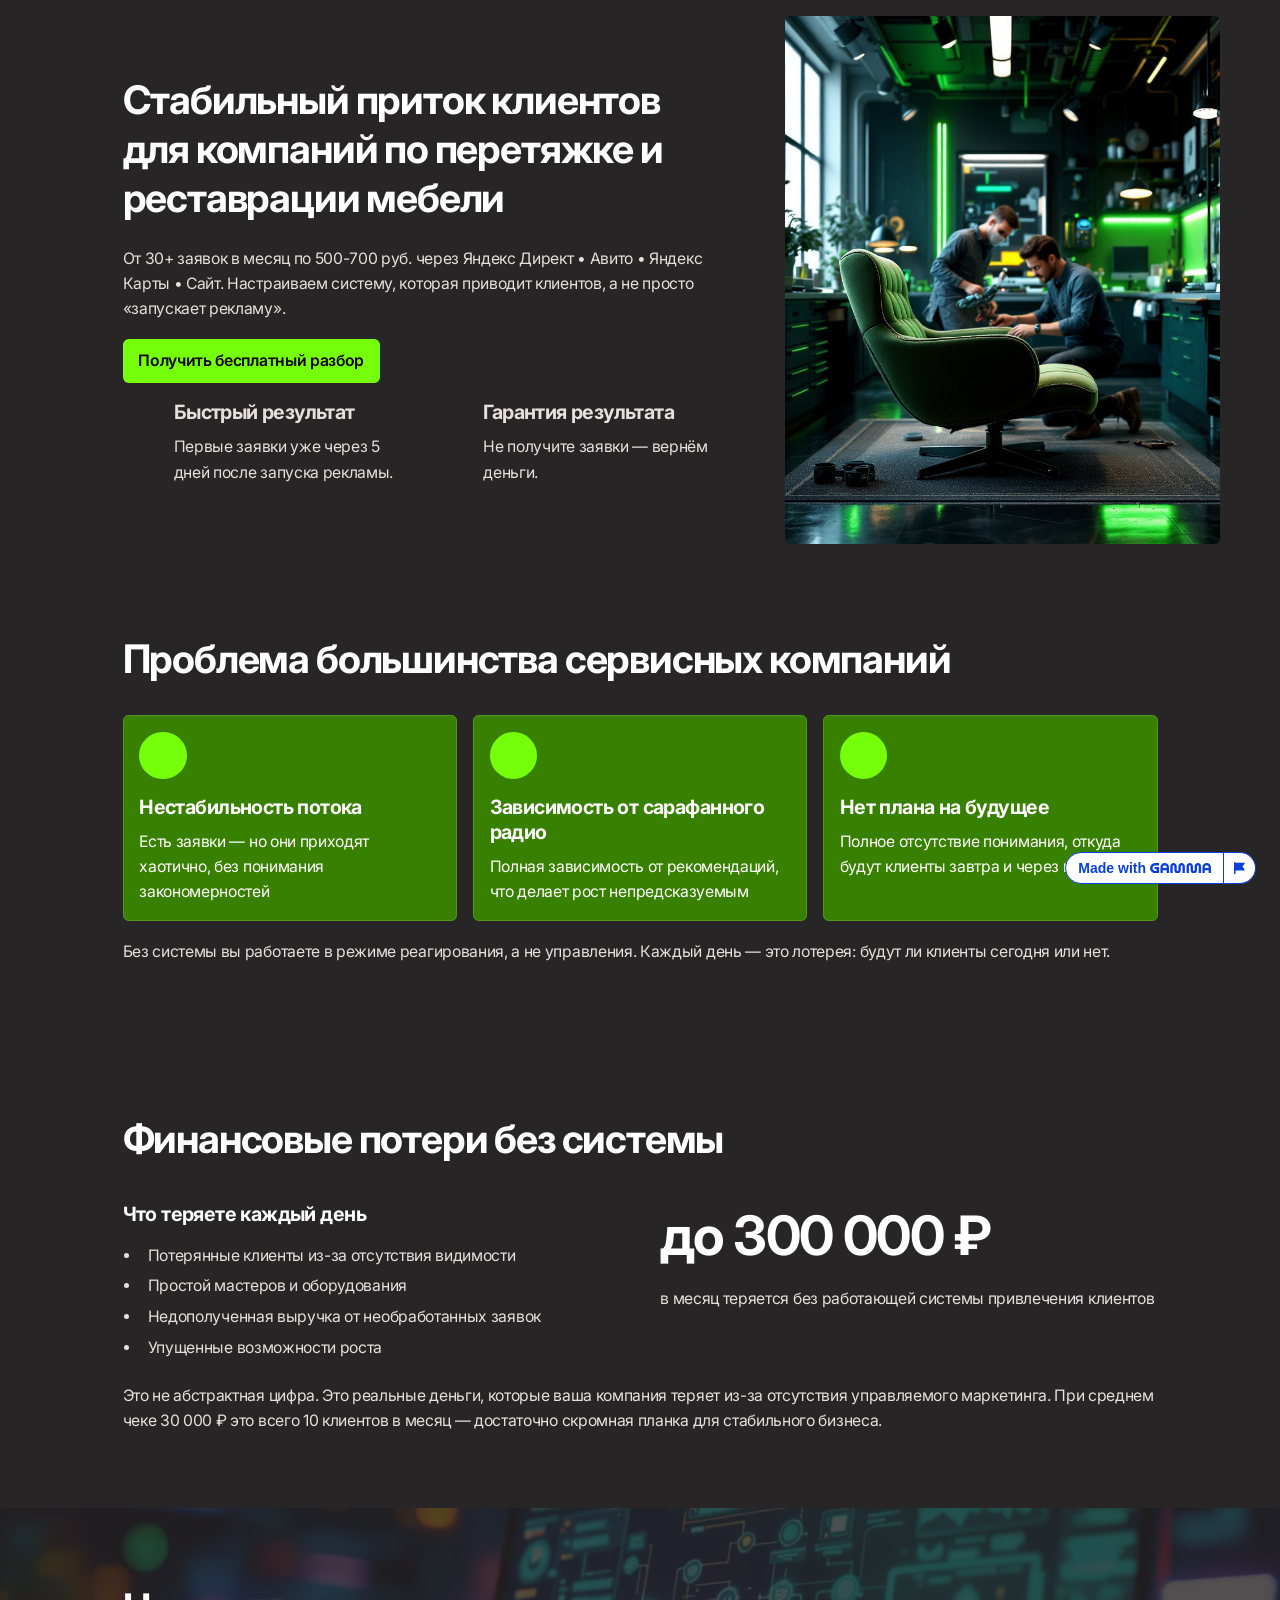
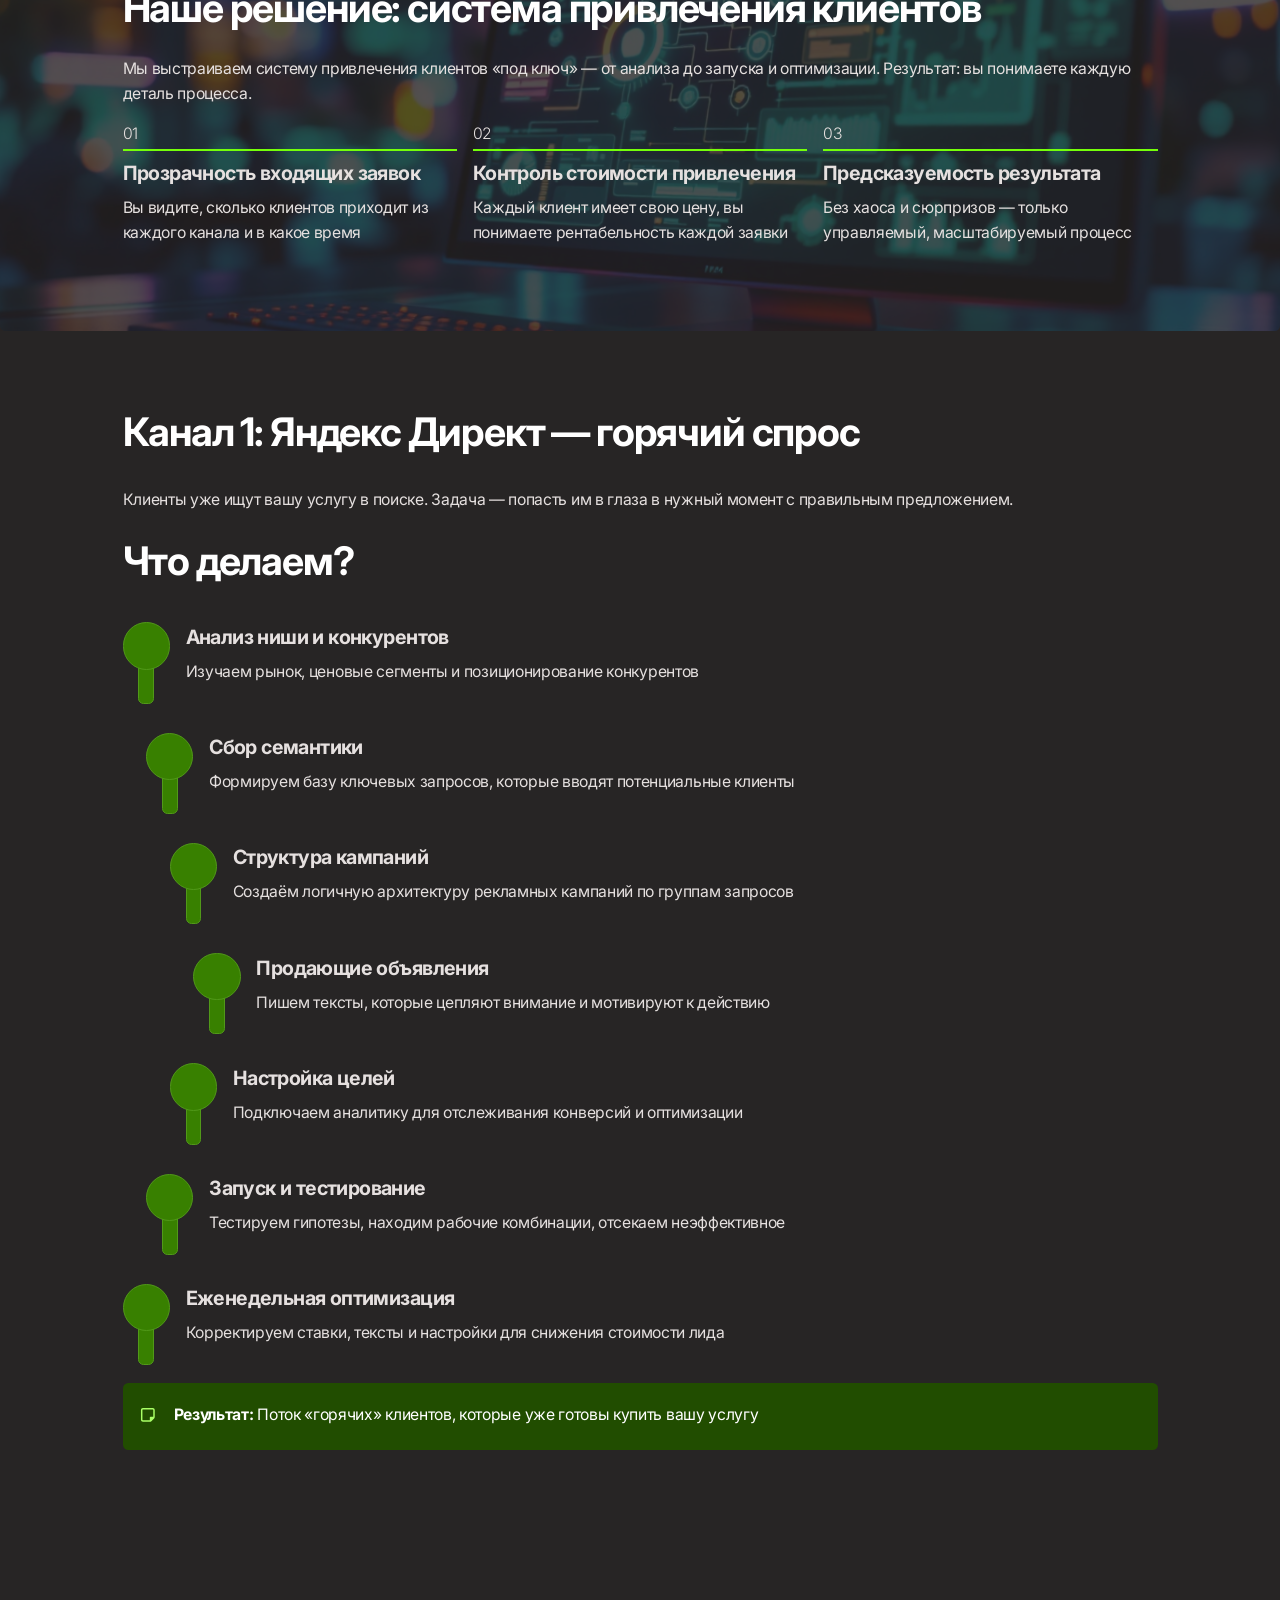
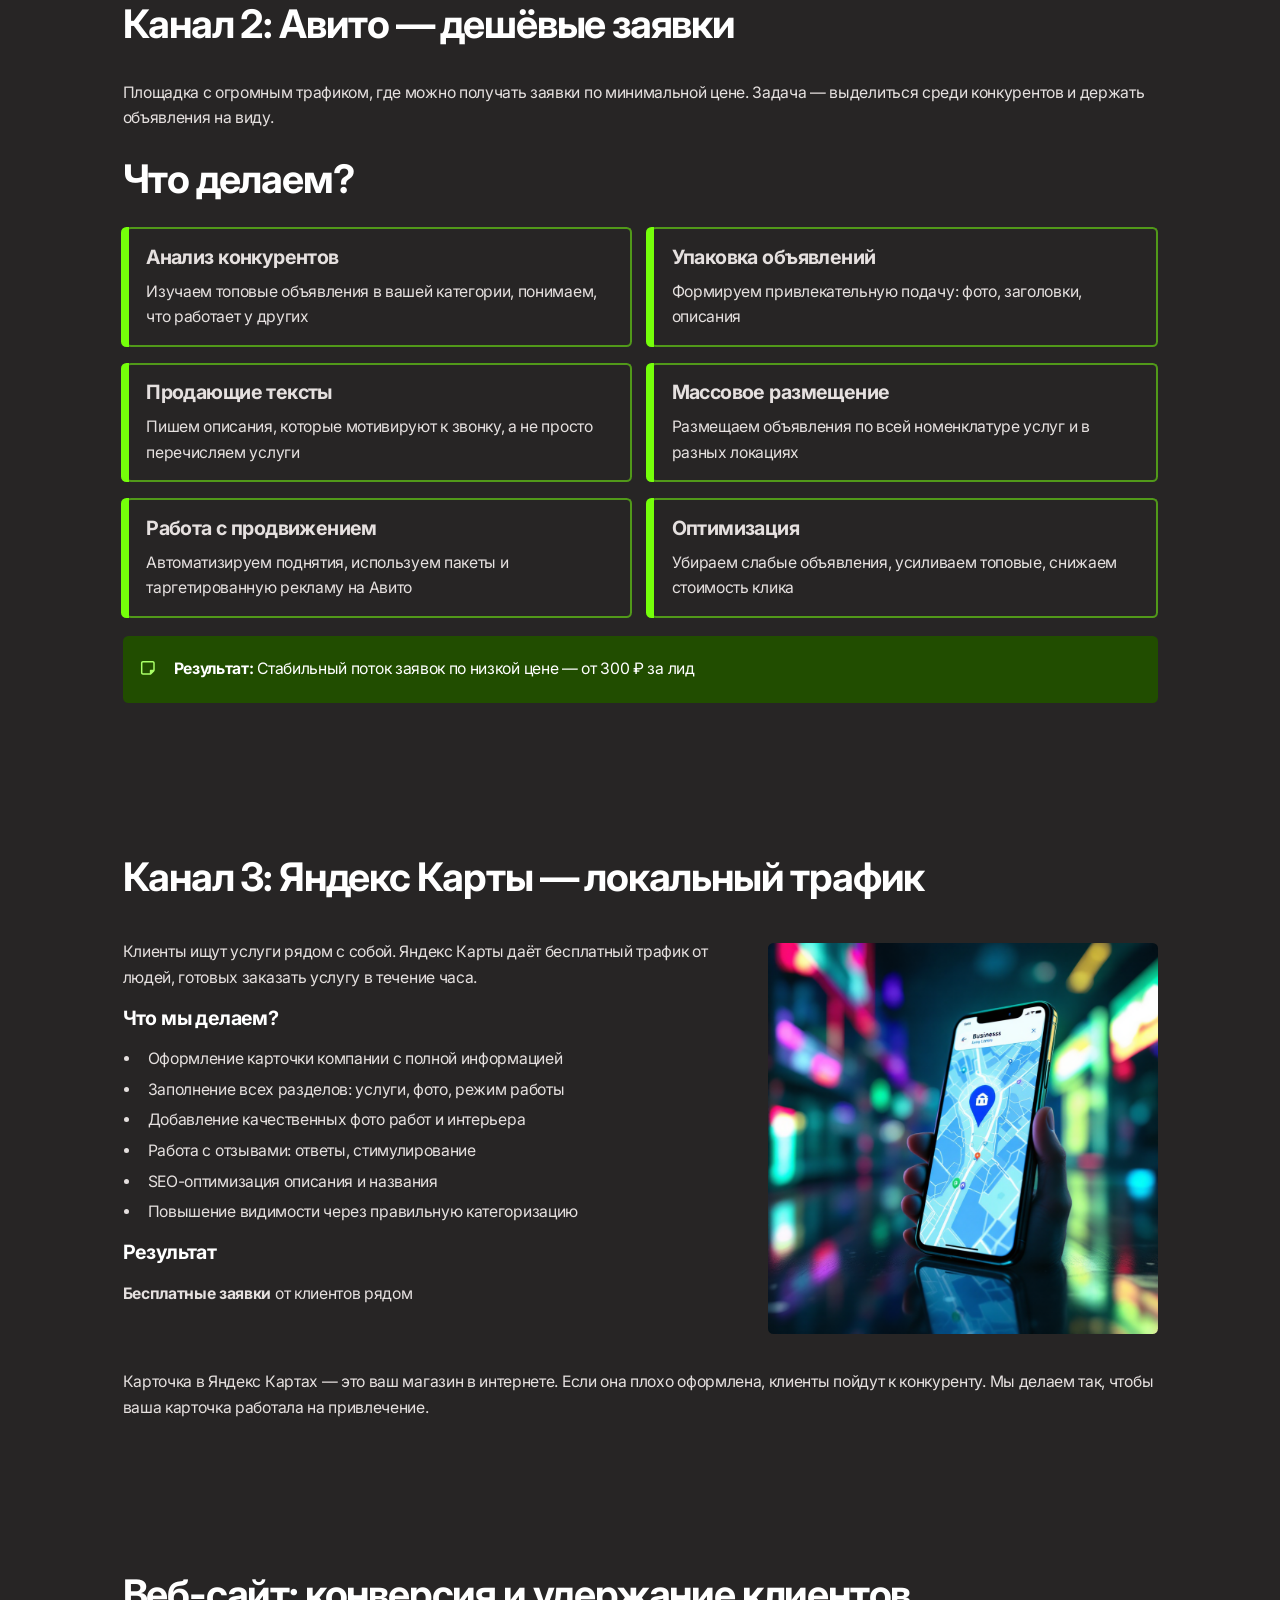
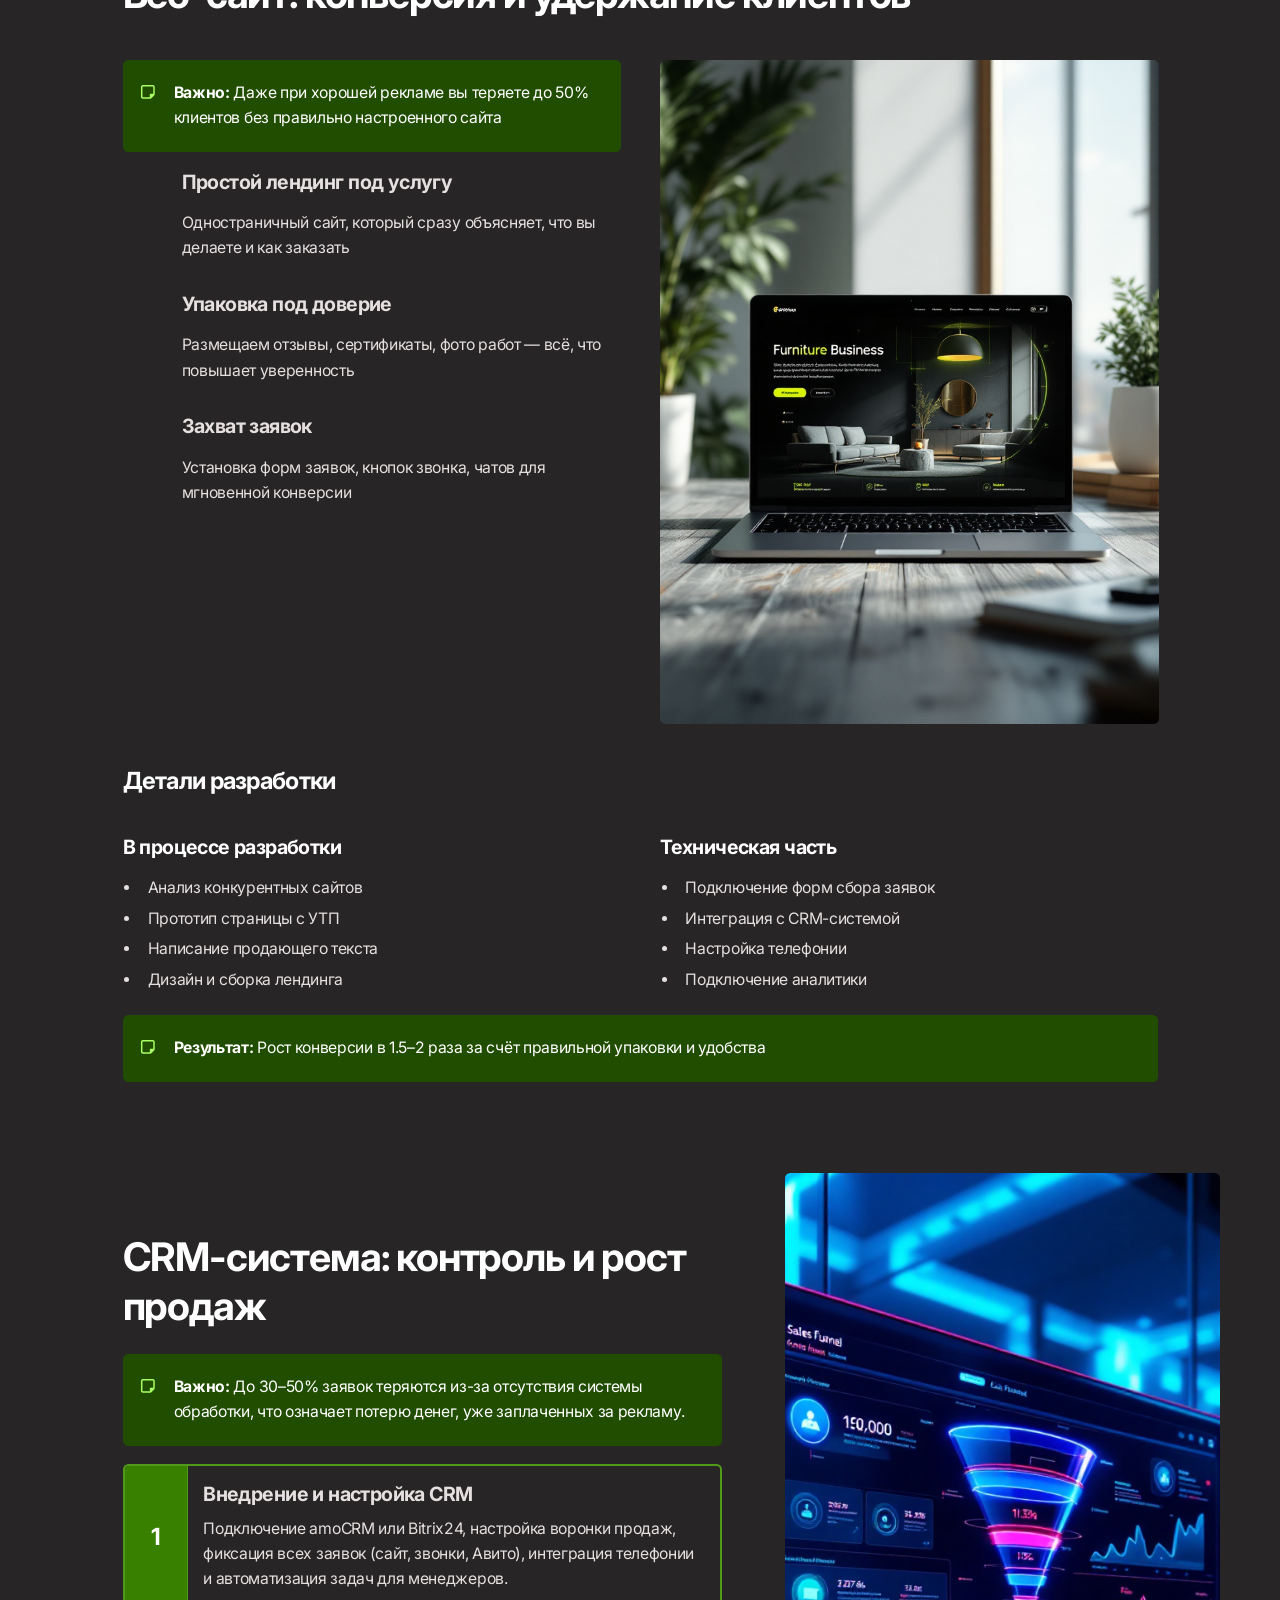
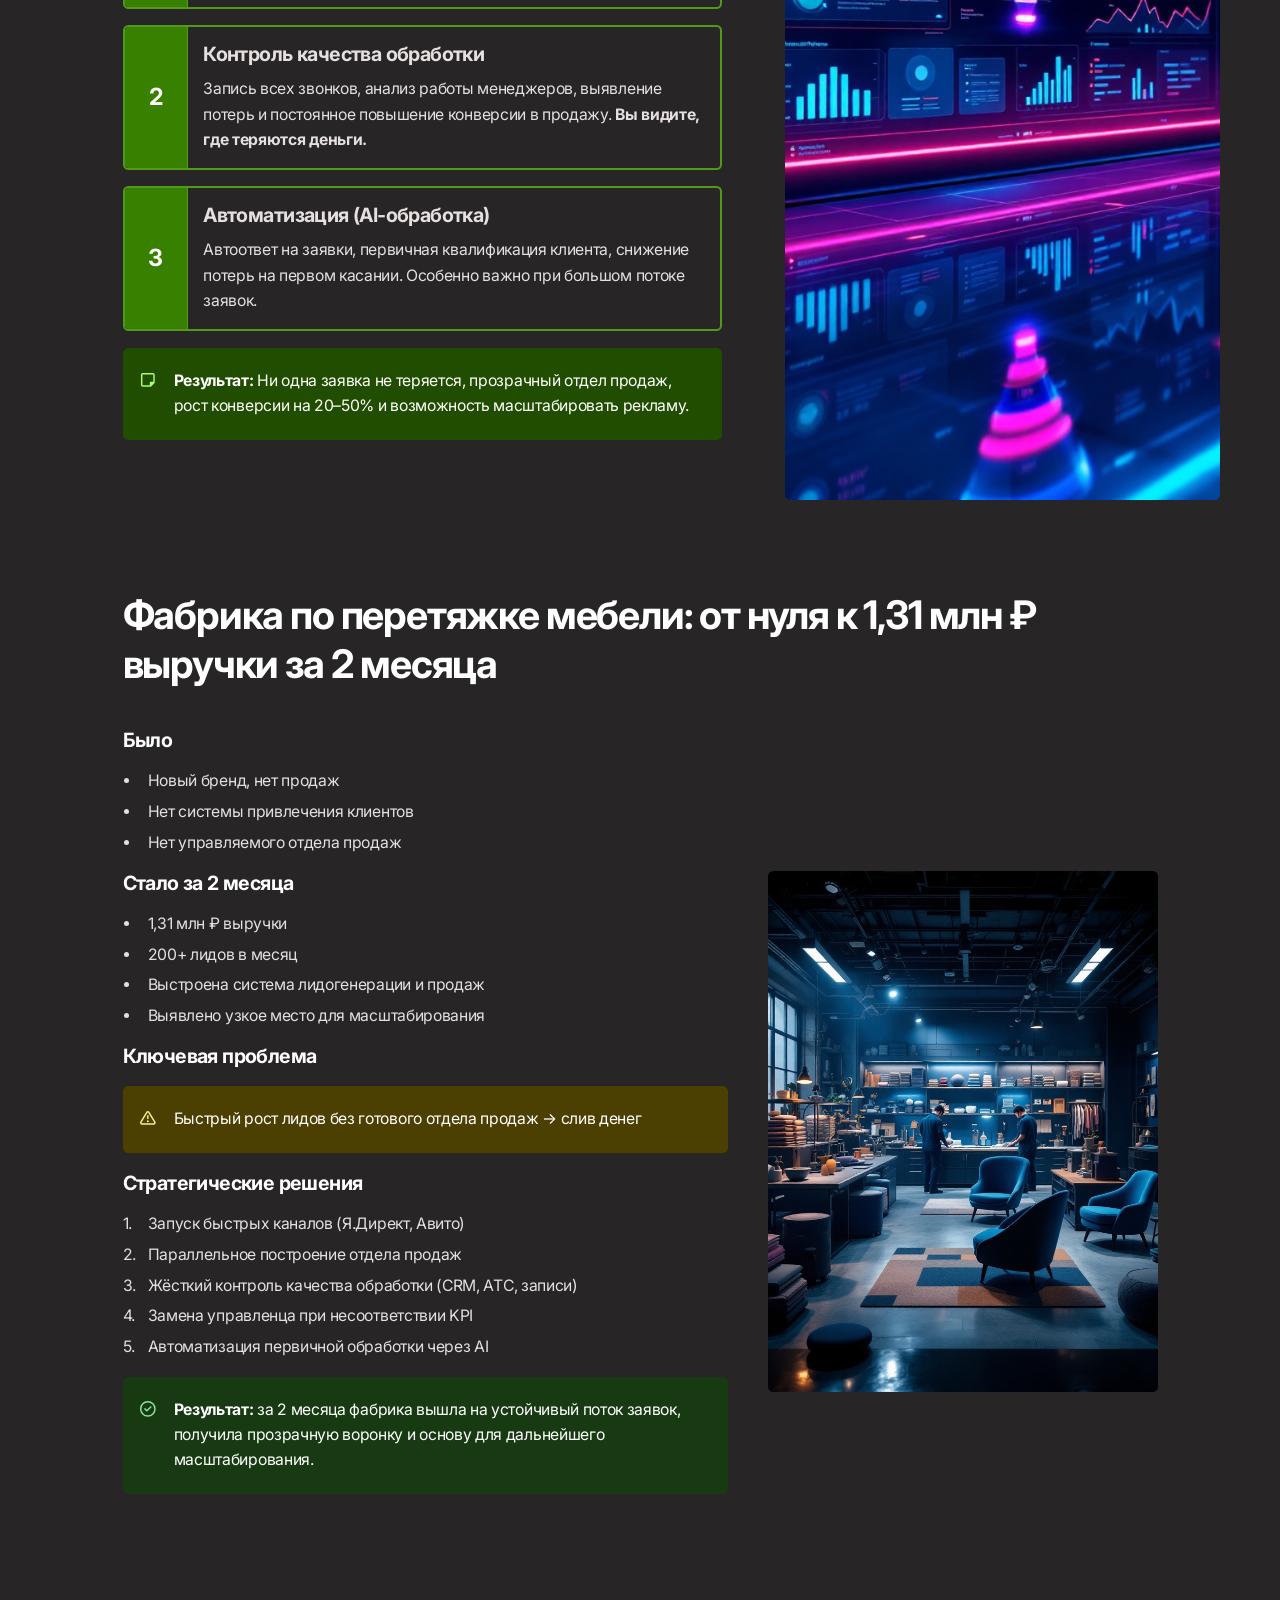
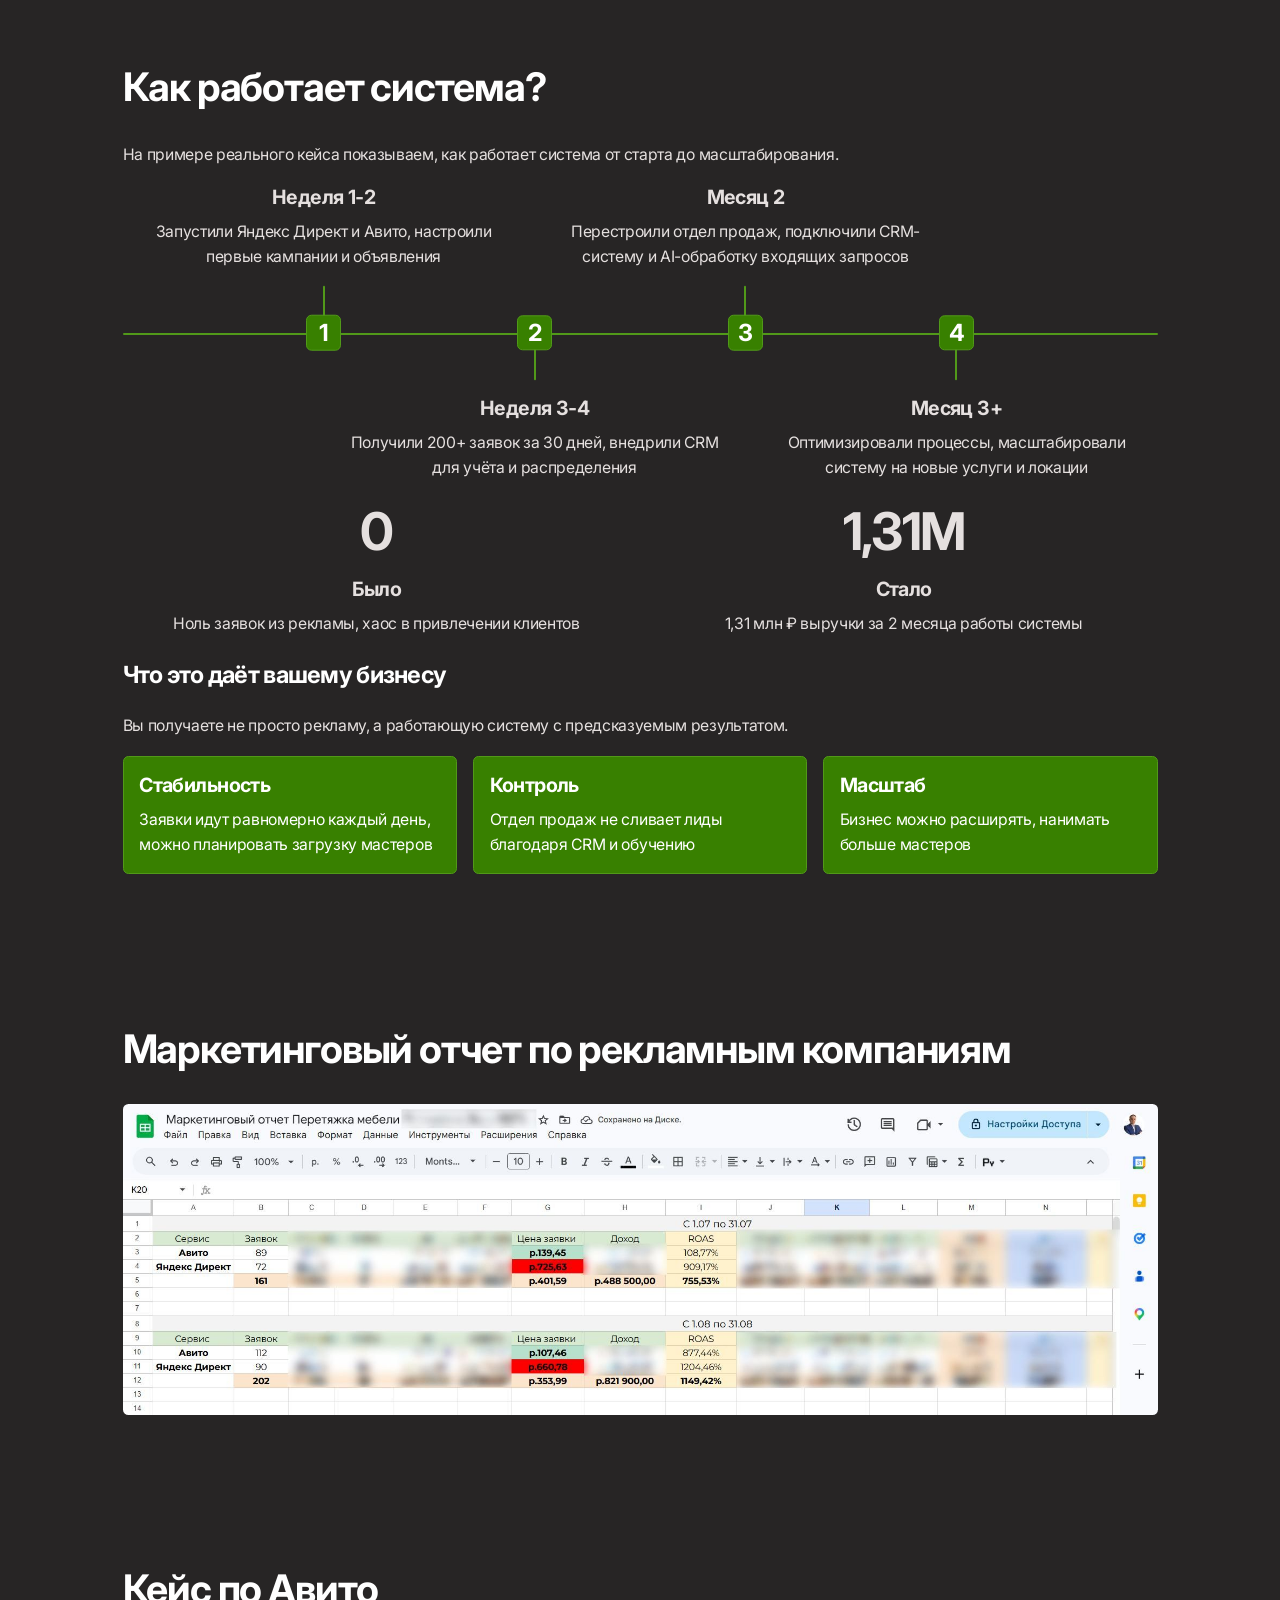
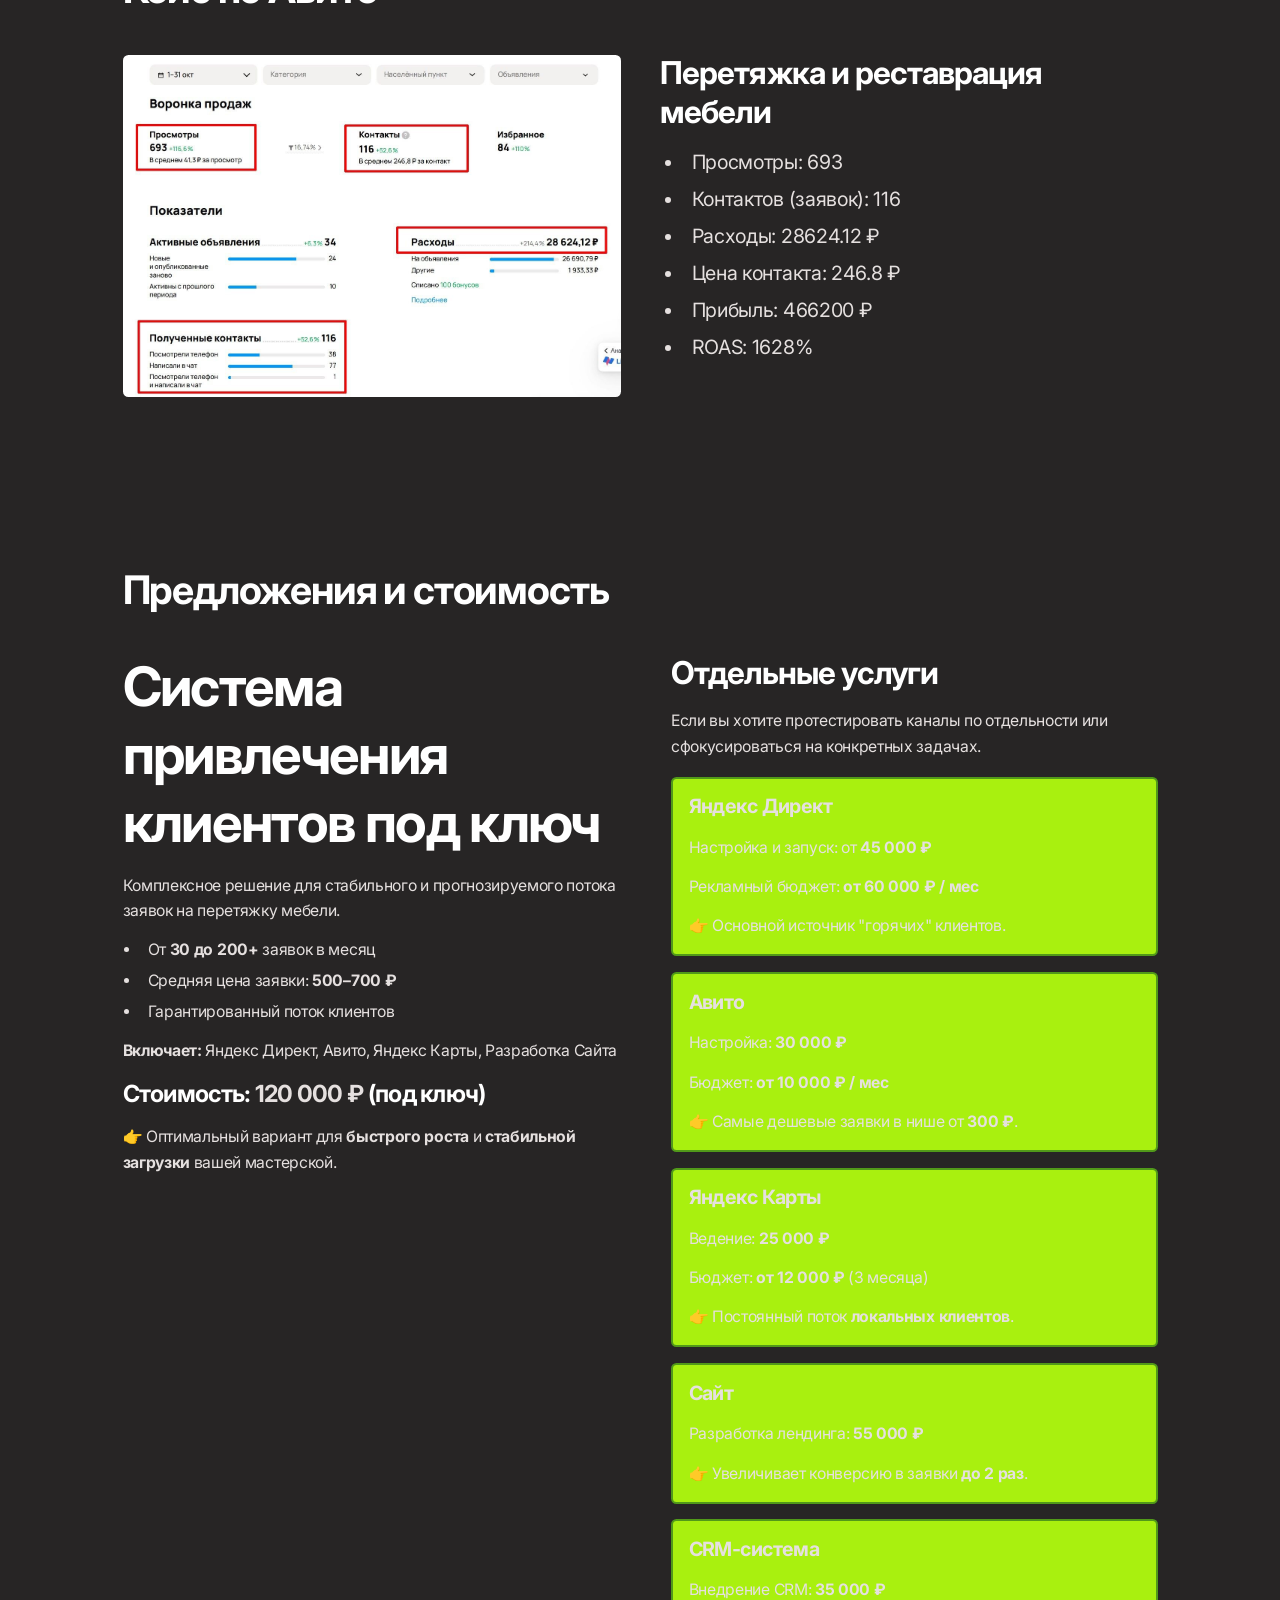
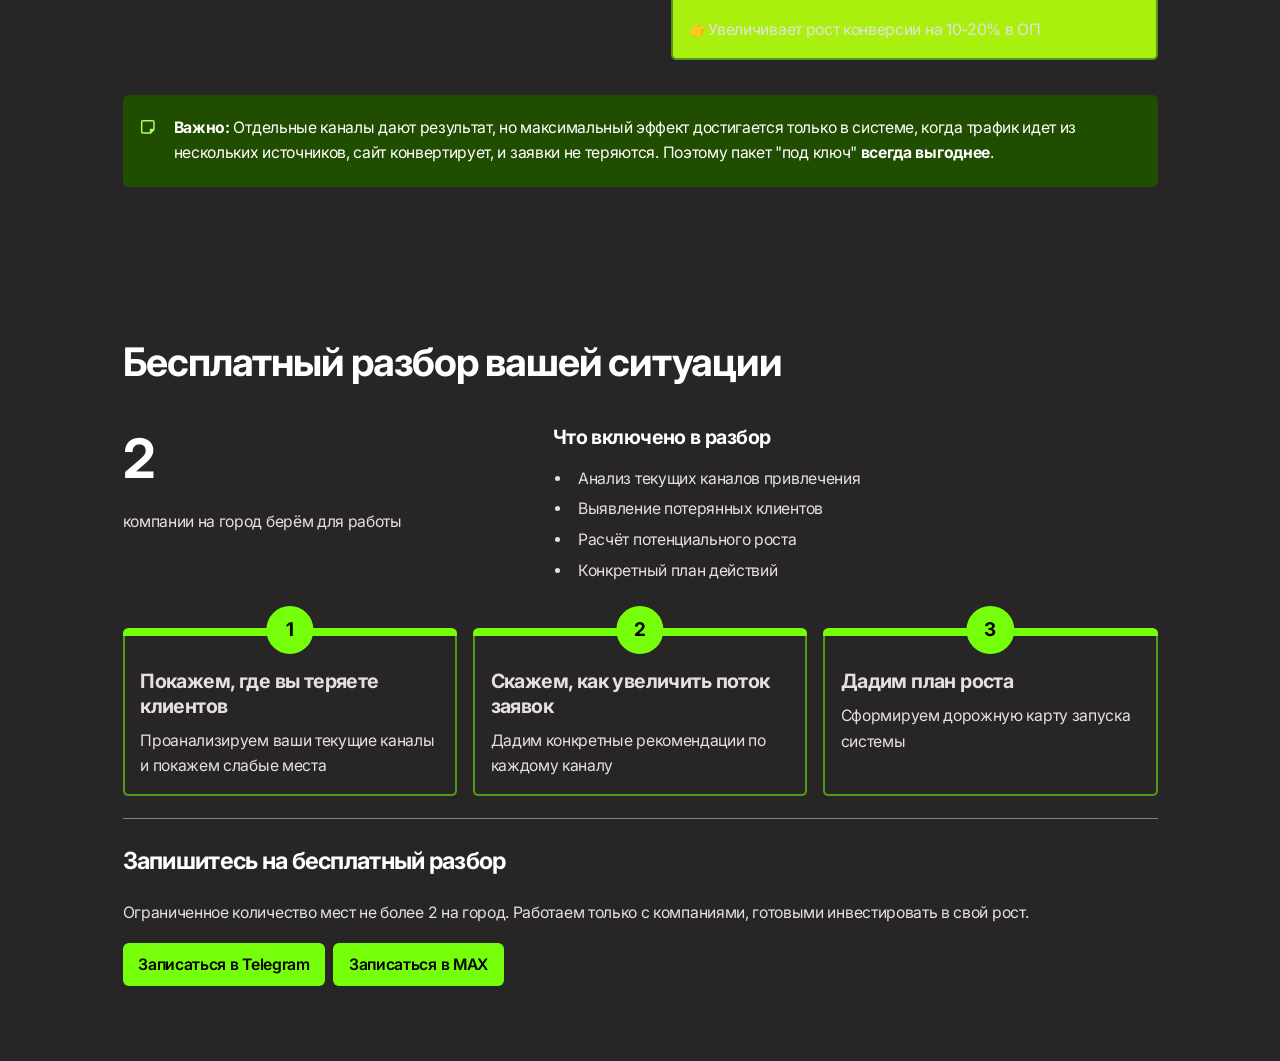
==== commit 184a22e5: "Update index_1.html" ====
--- a/index_1.html
+++ b/index_1.html
@@ -28,7 +28,7 @@
 
 Гарантия результата
 
-Не пол" property="twitter:description" data-next-head=""><meta content="https://assets.api.gamma.app/vgib5zy8xq94bbg/screenshots/uoea5d6twm24urt/imxhuw2kn0pflio/slide/f68YdSGiemuYaFqNO6pfi70VHMg" property="twitter:image" data-next-head=""><meta property="og:type" content="website" data-next-head=""><meta content="summary_large_image" name="twitter:card" data-next-head=""><link rel="preload" href="css/0e3wyoopgi0-6.css" as="style"><link rel="preload" href="css/0bgu2b-xkhb-r.css" as="style"><link rel="preload" href="css/11t_z7jeaoach.css" as="style"><link rel="preload" href="css/0e6eg~9q0~~nq.css" as="style"><link href="https://fonts.googleapis.com/css2?family=Inter:wght@100;200;300;400;500;600;700;800;900" rel="stylesheet" data-next-head=""><link rel="stylesheet" href="css/0e3wyoopgi0-6.css" data-n-g=""><link rel="stylesheet" href="css/0bgu2b-xkhb-r.css" data-n-p=""><link rel="stylesheet" href="css/11t_z7jeaoach.css" data-n-p=""><link rel="stylesheet" href="css/0e6eg~9q0~~nq.css" data-n-p=""><noscript data-n-css=""></noscript><script defer="" nomodule="" src="js/03~yq9q893hmn.js"></script><script src="js/0mbfhze49i8v-.js" defer=""></script><script src="js/0pf1rvjsu4v-q.js" defer=""></script><script src="js/0fyw-vqk1511z.js" defer=""></script><script src="js/0vi47sfzjanno.js" defer=""></script><script src="js/04l_j34ducy.g.js" defer=""></script><script src="js/0xhevhsbbro.9.js" defer=""></script><script src="js/04hur8320pb2j.js" defer=""></script><script src="js/12x9qhljuqn6h.js" defer=""></script><script src="js/0_ccf9~pi0u.v.js" defer=""></script><script src="js/0o9feeq3rmuq3.js" defer=""></script><script src="js/0pv6hbjaa7ye0.js" defer=""></script><script src="js/033cr10~7r4j_.js" defer=""></script><script src="js/turbopack-0_iihryrp4uzx.js" defer=""></script><script src="js/180zl5xvan29o.js" defer=""></script><script src="js/0mqhgk3494ppr.js" defer=""></script><script src="js/07dbz_b6s3e6h.js" defer=""></script><script src="js/16-7~20qd3c-k.js" defer=""></script><script src="js/09vxfncl-cly5.js" defer=""></script><script src="js/0e02bg7gojdez.js" defer=""></script><script src="js/0k7nffeb1jrc-.js" defer=""></script><script src="js/0matdy1r8z~bl.js" defer=""></script><script src="js/0v5xp~ldc6myg.js" defer=""></script><script src="js/turbopack-0hfwskrulwqqq.js" defer=""></script><script src="js/_buildManifest.js" defer=""></script><script src="js/_ssgManifest.js" defer=""></script><script src="js/_clientMiddlewareManifest.js" defer=""></script></head><body><link rel="preload" as="image" href="https://imgproxy.gamma.app/resize/quality:80/resizing_type:fit/width:2000/https://cdn.gamma.app/vgib5zy8xq94bbg/generated-images/60pPnO57x0OZhTuN-5F9o.png"><link rel="preload" as="image" href="https://imgproxy.gamma.app/resize/quality:80/resizing_type:fit/width:2000/https://cdn.gamma.app/vgib5zy8xq94bbg/generated-images/yzq8zm8bYzggJaYRhIC1Z.png"><link rel="preload" as="image" href="https://imgproxy.gamma.app/resize/quality:80/resizing_type:fit/width:2000/https://cdn.gamma.app/vgib5zy8xq94bbg/generated-images/nzyTVWprnwrnmjjZ29OHg.png"><link rel="preload" as="image" href="https://imgproxy.gamma.app/resize/quality:80/resizing_type:fit/width:2000/https://cdn.gamma.app/vgib5zy8xq94bbg/7bdb07d3840c4d4cb43f6013cbdd92ce/original/Skrinshot-08-04-2026-183813.jpg"><link rel="preload" as="image" href="https://imgproxy.gamma.app/resize/quality:80/resizing_type:fit/width:2000/https://cdn.gamma.app/vgib5zy8xq94bbg/1c11d9a1137d4a9f8da084923d888e8b/original/_10-11-2025_170347.jpg"><div id="__next"><style data-emotion="css-global ykyar2">:host,:root,[data-theme]{--chakra-ring-inset:var(--chakra-empty,/*!*/ /*!*/);--chakra-ring-offset-width:0px;--chakra-ring-offset-color:#fff;--chakra-ring-color:rgba(66, 153, 225, 0.6);--chakra-ring-offset-shadow:0 0 #0000;--chakra-ring-shadow:0 0 #0000;--chakra-space-x-reverse:0;--chakra-space-y-reverse:0;--chakra-colors-transparent:transparent;--chakra-colors-current:currentColor;--chakra-colors-black:#000000;--chakra-colors-white:#ffffff;--chakra-colors-whiteAlpha-50:rgba(255, 255, 255, 0.04);--chakra-colors-whiteAlpha-100:rgba(255, 255, 255, 0.06);--chakra-colors-whiteAlpha-200:rgba(255, 255, 255, 0.08);--chakra-colors-whiteAlpha-300:rgba(255, 255, 255, 0.16);--chakra-colors-whiteAlpha-400:rgba(255, 255, 255, 0.24);--chakra-colors-whiteAlpha-500:rgba(255, 255, 255, 0.36);--chakra-colors-whiteAlpha-600:rgba(255, 255, 255, 0.48);--chakra-colors-whiteAlpha-700:rgba(255, 255, 255, 0.64);--chakra-colors-whiteAlpha-800:rgba(255, 255, 255, 0.80);--chakra-colors-whiteAlpha-900:rgba(255, 255, 255, 0.92);--chakra-colors-blackAlpha-50:rgba(0, 0, 0, 0.04);--chakra-colors-blackAlpha-100:rgba(0, 0, 0, 0.06);--chakra-colors-blackAlpha-200:rgba(0, 0, 0, 0.08);--chakra-colors-blackAlpha-300:rgba(0, 0, 0, 0.16);--chakra-colors-blackAlpha-400:rgba(0, 0, 0, 0.24);--chakra-colors-blackAlpha-500:rgba(0, 0, 0, 0.36);--chakra-colors-blackAlpha-600:rgba(0, 0, 0, 0.48);--chakra-colors-blackAlpha-700:rgba(0, 0, 0, 0.64);--chakra-colors-blackAlpha-800:rgba(0, 0, 0, 0.80);--chakra-colors-blackAlpha-900:rgba(0, 0, 0, 0.92);--chakra-colors-gray-50:#f5f5f6;--chakra-colors-gray-100:#ececed;--chakra-colors-gray-200:#dfdfe0;--chakra-colors-gray-300:#cacacb;--chakra-colors-gray-400:#aeaeb2;--chakra-colors-gray-500:#8b8b90;--chakra-colors-gray-600:#66666b;--chakra-colors-gray-700:#4d4d51;--chakra-colors-gray-800:#38383c;--chakra-colors-gray-900:#252527;--chakra-colors-gray-950:#131314;--chakra-colors-red-50:#fef2f2;--chakra-colors-red-100:#fee2e2;--chakra-colors-red-200:#fecaca;--chakra-colors-red-300:#fca5a5;--chakra-colors-red-400:#f87171;--chakra-colors-red-500:#ef4444;--chakra-colors-red-600:#dc2626;--chakra-colors-red-700:#b91c1c;--chakra-colors-red-800:#991b1b;--chakra-colors-red-900:#751d1d;--chakra-colors-red-950:#450a0a;--chakra-colors-orange-50:#fff6ec;--chakra-colors-orange-100:#ffecd3;--chakra-colors-orange-200:#ffd4a5;--chakra-colors-orange-300:#ffb66d;--chakra-colors-orange-400:#ff8b32;--chakra-colors-orange-500:#ff6a0a;--chakra-colors-orange-600:#ff5000;--chakra-colors-orange-700:#cc3702;--chakra-colors-orange-800:#a12c0b;--chakra-colors-orange-900:#82270c;--chakra-colors-orange-950:#461004;--chakra-colors-yellow-50:#fffbeb;--chakra-colors-yellow-100:#fff3c6;--chakra-colors-yellow-200:#ffeba2;--chakra-colors-yellow-300:#ffd55e;--chakra-colors-yellow-400:#fec500;--chakra-colors-yellow-500:#f4b603;--chakra-colors-yellow-600:#da9c05;--chakra-colors-yellow-700:#b47300;--chakra-colors-yellow-800:#9b5500;--chakra-colors-yellow-900:#77390a;--chakra-colors-yellow-950:#441c00;--chakra-colors-green-50:#f2fcf1;--chakra-colors-green-100:#e2f7e1;--chakra-colors-green-200:#c4eec4;--chakra-colors-green-300:#96e096;--chakra-colors-green-400:#60c860;--chakra-colors-green-500:#3caa3c;--chakra-colors-green-600:#2c8c2c;--chakra-colors-green-700:#266d28;--chakra-colors-green-800:#1a561c;--chakra-colors-green-900:#1c481d;--chakra-colors-green-950:#082b09;--chakra-colors-teal-50:#eefffd;--chakra-colors-teal-100:#e0fdf9;--chakra-colors-teal-200:#b6fff6;--chakra-colors-teal-300:#7af9ef;--chakra-colors-teal-400:#32e5e1;--chakra-colors-teal-500:#04c8c6;--chakra-colors-teal-600:#009ea4;--chakra-colors-teal-700:#027e83;--chakra-colors-teal-800:#086267;--chakra-colors-teal-900:#0c5155;--chakra-colors-teal-950:#002f34;--chakra-colors-blue-50:#ebf3fe;--chakra-colors-blue-100:#d0e6fe;--chakra-colors-blue-200:#aad5fe;--chakra-colors-blue-300:#84c1fa;--chakra-colors-blue-400:#63acf7;--chakra-colors-blue-500:#2c88f7;--chakra-colors-blue-600:#0858f7;--chakra-colors-blue-700:#0740df;--chakra-colors-blue-800:#0540ad;--chakra-colors-blue-900:#0b2e79;--chakra-colors-blue-950:#002253;--chakra-colors-cyan-50:#eefffd;--chakra-colors-cyan-100:#e0fdf9;--chakra-colors-cyan-200:#b6fff6;--chakra-colors-cyan-300:#7af9ef;--chakra-colors-cyan-400:#32e5e1;--chakra-colors-cyan-500:#04c8c6;--chakra-colors-cyan-600:#009ea4;--chakra-colors-cyan-700:#027e83;--chakra-colors-cyan-800:#086267;--chakra-colors-cyan-900:#0c5155;--chakra-colors-cyan-950:#002f34;--chakra-colors-purple-50:#f8f6ff;--chakra-colors-purple-100:#f2ecff;--chakra-colors-purple-200:#e1d5ff;--chakra-colors-purple-300:#d0b9ff;--chakra-colors-purple-400:#bd97fd;--chakra-colors-purple-500:#b179fb;--chakra-colors-purple-600:#9044eb;--chakra-colors-purple-700:#8131dc;--chakra-colors-purple-800:#6623ad;--chakra-colors-purple-900:#511c87;--chakra-colors-purple-950:#350764;--chakra-colors-pink-50:#fff4fe;--chakra-colors-pink-100:#fee9fb;--chakra-colors-pink-200:#fdd1f8;--chakra-colors-pink-300:#faadee;--chakra-colors-pink-400:#f578de;--chakra-colors-pink-500:#ea4bcd;--chakra-colors-pink-600:#d62cad;--chakra-colors-pink-700:#b50084;--chakra-colors-pink-800:#920063;--chakra-colors-pink-900:#6e0d46;--chakra-colors-pink-950:#50072a;--chakra-colors-gradient-light:linear-gradient(180deg, #FFFFFF 0%, #FCF9F5 100%);--chakra-colors-gradient-dark:linear-gradient(180deg, #3c3838 0%, #272525 100%);--chakra-colors-gradient-blue-to-purple:linear-gradient(91.78deg, #3300D9 1.24%, #9D20C9 73.37%, #DF7A6C 166.1%);--chakra-colors-gradient-blue-to-orange:linear-gradient(92.91deg, #3300D9 2.18%, #9D20C9 44.94%, #DF7A6C 99.91%);--chakra-colors-gradient-secondary-light:linear-gradient(120deg, var(--chakra-colors-sky-100) 0%, var(--chakra-colors-deepocean-200) 100%);--chakra-colors-gradient-secondary-dark:linear-gradient(180deg, var(--chakra-colors-deepocean-950) 7.49%, var(--chakra-colors-sky-800) 57.5%, var(--chakra-colors-sky-300) 100%);--chakra-colors-gradient-brand-bg:linear-gradient(96deg, var(--chakra-colors-deepocean-950) 7%,  var(--chakra-colors-deepocean-900) 21%,  var(--chakra-colors-deepocean-800) 46%,  var(--chakra-colors-sky-300) 100%);--chakra-colors-gradient-brand-text:linear-gradient(96deg, var(--chakra-colors-deepocean-950) 7%, var(--chakra-colors-deepocean-800) 46%, var(--chakra-colors-deepocean-300) 100%);--chakra-colors-gradient-sky:linear-gradient(0deg, #FFFFFF 4%, #AFE7FC 48%, #A8D1FF 71%, #CDDAFA 85%, #FFFBF2 100%);--chakra-colors-gradient-aurora-seafoam:radial-gradient(at 40% 20%, var(--chakra-colors-aurora-300) 0px, transparent 50%),radial-gradient(at 80% 0%, var(--chakra-colors-seafoam-300) 0px, transparent 50%),radial-gradient(at 0% 50%, var(--chakra-colors-seafoam-200) 0px, transparent 50%),radial-gradient(at 80% 50%, var(--chakra-colors-deepocean-200) 0px, transparent 50%),radial-gradient(at 0% 100%, var(--chakra-colors-aurora-300) 0px, transparent 50%),radial-gradient(at 80% 100%, var(--chakra-colors-evergreen-200) 0px, transparent 50%),radial-gradient(at 0% 0%, var(--chakra-colors-sky-300) 0px, transparent 50%);--chakra-colors-gradient-prism:radial-gradient(100% 300% at 4% 0%, var(--chakra-colors-bordeaux-800) 0%, var(--chakra-colors-flamingo-400) 43%, var(--chakra-colors-lake-500) 100%);--chakra-colors-elevation-1:#1a1b1d;--chakra-colors-elevation-2:#1d1f22;--chakra-colors-elevation-3:#212327;--chakra-colors-elevation-4:#2f3339;--chakra-colors-elevation-5:#3d444c;--chakra-colors-elevation-6:#515c68;--chakra-colors-moonbeam-50:#faf9f5;--chakra-colors-moonbeam-100:#f1eee3;--chakra-colors-moonbeam-200:#e2dcc6;--chakra-colors-moonbeam-300:#cfc4a2;--chakra-colors-moonbeam-400:#bba77c;--chakra-colors-moonbeam-500:#ad9362;--chakra-colors-moonbeam-600:#a08156;--chakra-colors-moonbeam-700:#856949;--chakra-colors-moonbeam-800:#6d563f;--chakra-colors-moonbeam-900:#594735;--chakra-colors-moonbeam-950:#2f241b;--chakra-colors-spacedust-50:#f2f1ef;--chakra-colors-spacedust-100:#eceae8;--chakra-colors-spacedust-200:#d8d5d0;--chakra-colors-spacedust-300:#c0bbb1;--chakra-colors-spacedust-400:#a59d92;--chakra-colors-spacedust-500:#93887c;--chakra-colors-spacedust-600:#867970;--chakra-colors-spacedust-700:#70655e;--chakra-colors-spacedust-800:#5d544f;--chakra-colors-spacedust-900:#4c4542;--chakra-colors-spacedust-950:#282422;--chakra-colors-spacegray-50:#f7f7f7;--chakra-colors-spacegray-100:#ededed;--chakra-colors-spacegray-200:#dfdfdf;--chakra-colors-spacegray-300:#d1d1d1;--chakra-colors-spacegray-400:#adadad;--chakra-colors-spacegray-500:#999999;--chakra-colors-spacegray-600:#888888;--chakra-colors-spacegray-700:#7b7b7b;--chakra-colors-spacegray-800:#676767;--chakra-colors-spacegray-900:#545454;--chakra-colors-spacegray-950:#363636;--chakra-colors-steel-50:#f7f7f7;--chakra-colors-steel-100:#ededed;--chakra-colors-steel-200:#dededf;--chakra-colors-steel-300:#c7c7c9;--chakra-colors-steel-400:#acacae;--chakra-colors-steel-500:#9c9c9e;--chakra-colors-steel-600:#878789;--chakra-colors-steel-700:#79797c;--chakra-colors-steel-800:#666667;--chakra-colors-steel-900:#535355;--chakra-colors-steel-950:#353536;--chakra-colors-titanium-50:#f5f5f6;--chakra-colors-titanium-100:#ececed;--chakra-colors-titanium-200:#dfdfe0;--chakra-colors-titanium-300:#cacacb;--chakra-colors-titanium-400:#aeaeb2;--chakra-colors-titanium-500:#8b8b90;--chakra-colors-titanium-600:#66666b;--chakra-colors-titanium-700:#4d4d51;--chakra-colors-titanium-800:#38383c;--chakra-colors-titanium-900:#252527;--chakra-colors-titanium-950:#131314;--chakra-colors-tungsten-50:#f0f0f2;--chakra-colors-tungsten-100:#dadadb;--chakra-colors-tungsten-200:#b9b8bb;--chakra-colors-tungsten-300:#87878b;--chakra-colors-tungsten-400:#515153;--chakra-colors-tungsten-500:#363638;--chakra-colors-tungsten-600:#2e2e30;--chakra-colors-tungsten-700:#272729;--chakra-colors-tungsten-800:#222223;--chakra-colors-tungsten-900:#1d1d1e;--chakra-colors-tungsten-950:#131314;--chakra-colors-snowcap-50:#e8eefc;--chakra-colors-snowcap-100:#dbe5fe;--chakra-colors-snowcap-200:#bfd2fe;--chakra-colors-snowcap-300:#93b6fd;--chakra-colors-snowcap-400:#6090fa;--chakra-colors-snowcap-500:#3b68f6;--chakra-colors-snowcap-600:#2548eb;--chakra-colors-snowcap-700:#1d34d8;--chakra-colors-snowcap-800:#1e2caf;--chakra-colors-snowcap-900:#1e2b8a;--chakra-colors-snowcap-950:#171d54;--chakra-colors-glacier-50:#f0f4fd;--chakra-colors-glacier-100:#e8eefc;--chakra-colors-glacier-200:#cdd9f8;--chakra-colors-glacier-300:#afc0f2;--chakra-colors-glacier-400:#8f9eea;--chakra-colors-glacier-500:#737ee1;--chakra-colors-glacier-600:#585ad3;--chakra-colors-glacier-700:#4949b9;--chakra-colors-glacier-800:#3d3e96;--chakra-colors-glacier-900:#383b77;--chakra-colors-glacier-950:#212245;--chakra-colors-raindrop-50:#eef3ff;--chakra-colors-raindrop-100:#dee7ff;--chakra-colors-raindrop-200:#c7d5fe;--chakra-colors-raindrop-300:#a5b8fc;--chakra-colors-raindrop-400:#8192f8;--chakra-colors-raindrop-500:#636df1;--chakra-colors-raindrop-600:#4846e5;--chakra-colors-raindrop-700:#3c38ca;--chakra-colors-raindrop-800:#3230a3;--chakra-colors-raindrop-900:#2e2f81;--chakra-colors-raindrop-950:#1c1b4b;--chakra-colors-periwinkle-50:#eff4fe;--chakra-colors-periwinkle-100:#e2eafd;--chakra-colors-periwinkle-200:#cddafa;--chakra-colors-periwinkle-300:#acbef5;--chakra-colors-periwinkle-400:#8a9cef;--chakra-colors-periwinkle-500:#6e7be6;--chakra-colors-periwinkle-600:#5256d9;--chakra-colors-periwinkle-700:#4345bf;--chakra-colors-periwinkle-800:#393c9a;--chakra-colors-periwinkle-900:#34377b;--chakra-colors-periwinkle-950:#1f2147;--chakra-colors-puddle-50:#eff7ff;--chakra-colors-puddle-100:#daedff;--chakra-colors-puddle-200:#a8d5ff;--chakra-colors-puddle-300:#91cdff;--chakra-colors-puddle-400:#5eb1fc;--chakra-colors-puddle-500:#388ff9;--chakra-colors-puddle-600:#2271ee;--chakra-colors-puddle-700:#1a5bdb;--chakra-colors-puddle-800:#1c4ab1;--chakra-colors-puddle-900:#1c418c;--chakra-colors-puddle-950:#162955;--chakra-colors-lake-50:#f1f6fd;--chakra-colors-lake-100:#dfecfa;--chakra-colors-lake-200:#c6ddf7;--chakra-colors-lake-300:#9ec8f2;--chakra-colors-lake-400:#70aaea;--chakra-colors-lake-500:#4986e1;--chakra-colors-lake-600:#3a6ed6;--chakra-colors-lake-700:#315bc4;--chakra-colors-lake-800:#2e4a9f;--chakra-colors-lake-900:#2a427e;--chakra-colors-lake-950:#1e2a4d;--chakra-colors-ultramarine-50:#eff8ff;--chakra-colors-ultramarine-100:#daefff;--chakra-colors-ultramarine-200:#bee4ff;--chakra-colors-ultramarine-300:#91d3ff;--chakra-colors-ultramarine-400:#5dbafd;--chakra-colors-ultramarine-500:#379bfa;--chakra-colors-ultramarine-600:#217cef;--chakra-colors-ultramarine-700:#1862d4;--chakra-colors-ultramarine-800:#1b52b2;--chakra-colors-ultramarine-900:#1c488c;--chakra-colors-ultramarine-950:#162c55;--chakra-colors-deepocean-50:#ebf3fe;--chakra-colors-deepocean-100:#d0e6fe;--chakra-colors-deepocean-200:#aad5fe;--chakra-colors-deepocean-300:#84c1fa;--chakra-colors-deepocean-400:#63acf7;--chakra-colors-deepocean-500:#2c88f7;--chakra-colors-deepocean-600:#0858f7;--chakra-colors-deepocean-700:#0740df;--chakra-colors-deepocean-800:#0540ad;--chakra-colors-deepocean-900:#0b2e79;--chakra-colors-deepocean-950:#002253;--chakra-colors-deepspace-50:#eef6ff;--chakra-colors-deepspace-100:#dcedff;--chakra-colors-deepspace-200:#b2dbff;--chakra-colors-deepspace-300:#6dbfff;--chakra-colors-deepspace-400:#209fff;--chakra-colors-deepspace-500:#0082ff;--chakra-colors-deepspace-600:#0065df;--chakra-colors-deepspace-700:#004fb4;--chakra-colors-deepspace-800:#004495;--chakra-colors-deepspace-900:#00387a;--chakra-colors-deepspace-950:#000e21;--chakra-colors-bordeaux-50:#fdf2f9;--chakra-colors-bordeaux-100:#fce7f5;--chakra-colors-bordeaux-200:#fbcfec;--chakra-colors-bordeaux-300:#f9a8db;--chakra-colors-bordeaux-400:#f373c1;--chakra-colors-bordeaux-500:#eb49a7;--chakra-colors-bordeaux-600:#da2887;--chakra-colors-bordeaux-700:#bd196c;--chakra-colors-bordeaux-800:#921653;--chakra-colors-bordeaux-900:#83184d;--chakra-colors-bordeaux-950:#50072a;--chakra-colors-flamingo-50:#fff4fe;--chakra-colors-flamingo-100:#fee9fb;--chakra-colors-flamingo-200:#fdd1f8;--chakra-colors-flamingo-300:#faadee;--chakra-colors-flamingo-400:#f578de;--chakra-colors-flamingo-500:#ea4bcd;--chakra-colors-flamingo-600:#d62cad;--chakra-colors-flamingo-700:#b50084;--chakra-colors-flamingo-800:#920063;--chakra-colors-flamingo-900:#6e0d46;--chakra-colors-flamingo-950:#50072a;--chakra-colors-bonan-50:#fffbeb;--chakra-colors-bonan-100:#fff3c6;--chakra-colors-bonan-200:#ffeba2;--chakra-colors-bonan-300:#ffd55e;--chakra-colors-bonan-400:#fec500;--chakra-colors-bonan-500:#f4b603;--chakra-colors-bonan-600:#da9c05;--chakra-colors-bonan-700:#b47300;--chakra-colors-bonan-800:#9b5500;--chakra-colors-bonan-900:#77390a;--chakra-colors-bonan-950:#441c00;--chakra-colors-aurora-50:#f8f6ff;--chakra-colors-aurora-100:#f2ecff;--chakra-colors-aurora-200:#e1d5ff;--chakra-colors-aurora-300:#d0b9ff;--chakra-colors-aurora-400:#bd97fd;--chakra-colors-aurora-500:#b179fb;--chakra-colors-aurora-600:#9044eb;--chakra-colors-aurora-700:#8131dc;--chakra-colors-aurora-800:#6623ad;--chakra-colors-aurora-900:#511c87;--chakra-colors-aurora-950:#350764;--chakra-colors-seafoam-50:#eefffd;--chakra-colors-seafoam-100:#e0fdf9;--chakra-colors-seafoam-200:#b6fff6;--chakra-colors-seafoam-300:#7af9ef;--chakra-colors-seafoam-400:#32e5e1;--chakra-colors-seafoam-500:#04c8c6;--chakra-colors-seafoam-600:#009ea4;--chakra-colors-seafoam-700:#027e83;--chakra-colors-seafoam-800:#086267;--chakra-colors-seafoam-900:#0c5155;--chakra-colors-seafoam-950:#002f34;--chakra-colors-evergreen-50:#f2fcf1;--chakra-colors-evergreen-100:#e2f7e1;--chakra-colors-evergreen-200:#c4eec4;--chakra-colors-evergreen-300:#96e096;--chakra-colors-evergreen-400:#60c860;--chakra-colors-evergreen-500:#3caa3c;--chakra-colors-evergreen-600:#2c8c2c;--chakra-colors-evergreen-700:#266d28;--chakra-colors-evergreen-800:#1a561c;--chakra-colors-evergreen-900:#1c481d;--chakra-colors-evergreen-950:#082b09;--chakra-colors-rocketfire-50:#fff6ec;--chakra-colors-rocketfire-100:#ffecd3;--chakra-colors-rocketfire-200:#ffd4a5;--chakra-colors-rocketfire-300:#ffb66d;--chakra-colors-rocketfire-400:#ff8b32;--chakra-colors-rocketfire-500:#ff6a0a;--chakra-colors-rocketfire-600:#ff5000;--chakra-colors-rocketfire-700:#cc3702;--chakra-colors-rocketfire-800:#a12c0b;--chakra-colors-rocketfire-900:#82270c;--chakra-colors-rocketfire-950:#461004;--chakra-colors-calamity-50:#fef2f2;--chakra-colors-calamity-100:#fee2e2;--chakra-colors-calamity-200:#fecaca;--chakra-colors-calamity-300:#fca5a5;--chakra-colors-calamity-400:#f87171;--chakra-colors-calamity-500:#ef4444;--chakra-colors-calamity-600:#dc2626;--chakra-colors-calamity-700:#b91c1c;--chakra-colors-calamity-800:#991b1b;--chakra-colors-calamity-900:#751d1d;--chakra-colors-calamity-950:#450a0a;--chakra-colors-trueblue-50:#ebf3fe;--chakra-colors-trueblue-100:#d0e6fe;--chakra-colors-trueblue-200:#aad5fe;--chakra-colors-trueblue-300:#84c1fa;--chakra-colors-trueblue-400:#63acf7;--chakra-colors-trueblue-500:#2c88f7;--chakra-colors-trueblue-600:#0858f7;--chakra-colors-trueblue-700:#0740df;--chakra-colors-trueblue-800:#0540ad;--chakra-colors-trueblue-900:#0b2e79;--chakra-colors-trueblue-950:#002253;--chakra-colors-sky-50:#ebf3fe;--chakra-colors-sky-100:#d0e6fe;--chakra-colors-sky-200:#aad5fe;--chakra-colors-sky-300:#84c1fa;--chakra-colors-sky-400:#63acf7;--chakra-colors-sky-500:#2c88f7;--chakra-colors-sky-600:#0858f7;--chakra-colors-sky-700:#0740df;--chakra-colors-sky-800:#0540ad;--chakra-colors-sky-900:#0b2e79;--chakra-colors-sky-950:#002253;--chakra-borders-none:0;--chakra-borders-1px:1px solid;--chakra-borders-2px:2px solid;--chakra-borders-4px:4px solid;--chakra-borders-8px:8px solid;--chakra-fonts-heading:'ESBuild',sans-serif;--chakra-fonts-body:'PPMori',sans-serif;--chakra-fonts-mono:SFMono-Regular,Menlo,Monaco,Consolas,"Liberation Mono","Courier New",monospace;--chakra-fontSizes-3xs:0.45rem;--chakra-fontSizes-2xs:0.625rem;--chakra-fontSizes-xs:0.75rem;--chakra-fontSizes-sm:0.875rem;--chakra-fontSizes-md:1rem;--chakra-fontSizes-lg:1.125rem;--chakra-fontSizes-xl:1.25rem;--chakra-fontSizes-2xl:1.5rem;--chakra-fontSizes-3xl:1.875rem;--chakra-fontSizes-4xl:2.25rem;--chakra-fontSizes-5xl:3rem;--chakra-fontSizes-6xl:3.75rem;--chakra-fontSizes-7xl:4.5rem;--chakra-fontSizes-8xl:6rem;--chakra-fontSizes-9xl:8rem;--chakra-fontSizes-xxs:11px;--chakra-fontWeights-hairline:100;--chakra-fontWeights-thin:200;--chakra-fontWeights-light:300;--chakra-fontWeights-normal:400;--chakra-fontWeights-medium:500;--chakra-fontWeights-semibold:600;--chakra-fontWeights-bold:700;--chakra-fontWeights-extrabold:800;--chakra-fontWeights-black:900;--chakra-letterSpacings-tighter:-0.05em;--chakra-letterSpacings-tight:-0.025em;--chakra-letterSpacings-normal:0;--chakra-letterSpacings-wide:0.025em;--chakra-letterSpacings-wider:0.05em;--chakra-letterSpacings-widest:0.1em;--chakra-lineHeights-3:.75rem;--chakra-lineHeights-4:1rem;--chakra-lineHeights-5:1.25rem;--chakra-lineHeights-6:1.5rem;--chakra-lineHeights-7:1.75rem;--chakra-lineHeights-8:2rem;--chakra-lineHeights-9:2.25rem;--chakra-lineHeights-10:2.5rem;--chakra-lineHeights-normal:normal;--chakra-lineHeights-none:1;--chakra-lineHeights-shorter:1.25;--chakra-lineHeights-short:1.375;--chakra-lineHeights-base:1.5;--chakra-lineHeights-tall:1.625;--chakra-lineHeights-taller:2;--chakra-radii-none:0;--chakra-radii-sm:0.125rem;--chakra-radii-base:0.25rem;--chakra-radii-md:0.375rem;--chakra-radii-lg:0.5rem;--chakra-radii-xl:0.75rem;--chakra-radii-2xl:1rem;--chakra-radii-3xl:1.5rem;--chakra-radii-full:9999px;--chakra-space-1:0.25rem;--chakra-space-2:0.5rem;--chakra-space-3:0.75rem;--chakra-space-4:1rem;--chakra-space-5:1.25rem;--chakra-space-6:1.5rem;--chakra-space-7:1.75rem;--chakra-space-8:2rem;--chakra-space-9:2.25rem;--chakra-space-10:2.5rem;--chakra-space-12:3rem;--chakra-space-14:3.5rem;--chakra-space-16:4rem;--chakra-space-20:5rem;--chakra-space-24:6rem;--chakra-space-28:7rem;--chakra-space-32:8rem;--chakra-space-36:9rem;--chakra-space-40:10rem;--chakra-space-44:11rem;--chakra-space-48:12rem;--chakra-space-52:13rem;--chakra-space-56:14rem;--chakra-space-60:15rem;--chakra-space-64:16rem;--chakra-space-72:18rem;--chakra-space-80:20rem;--chakra-space-96:24rem;--chakra-space-px:1px;--chakra-space-0-5:0.125rem;--chakra-space-1-5:0.375rem;--chakra-space-2-5:0.625rem;--chakra-space-3-5:0.875rem;--chakra-shadows-xs:0 0 0 1px rgba(0, 0, 0, 0.05);--chakra-shadows-sm:0 1px 2px 0 rgba(0, 0, 0, 0.05);--chakra-shadows-base:0 1px 3px 0 rgba(0, 0, 0, 0.1),0 1px 2px 0 rgba(0, 0, 0, 0.06);--chakra-shadows-md:0 4px 6px -1px rgba(0, 0, 0, 0.1),0 2px 4px -1px rgba(0, 0, 0, 0.06);--chakra-shadows-lg:0 10px 15px -3px rgba(0, 0, 0, 0.1),0 4px 6px -2px rgba(0, 0, 0, 0.05);--chakra-shadows-xl:0 20px 25px -5px rgba(0, 0, 0, 0.1),0 10px 10px -5px rgba(0, 0, 0, 0.04);--chakra-shadows-2xl:0 25px 50px -12px rgba(0, 0, 0, 0.25);--chakra-shadows-outline:0 0 0 3px rgba(66, 153, 225, 0.6);--chakra-shadows-inner:inset 0 2px 4px 0 rgba(0,0,0,0.06);--chakra-shadows-none:none;--chakra-shadows-dark-lg:rgba(0, 0, 0, 0.1) 0px 0px 0px 1px,rgba(0, 0, 0, 0.2) 0px 5px 10px,rgba(0, 0, 0, 0.4) 0px 15px 40px;--chakra-sizes-1:0.25rem;--chakra-sizes-2:0.5rem;--chakra-sizes-3:0.75rem;--chakra-sizes-4:1rem;--chakra-sizes-5:1.25rem;--chakra-sizes-6:1.5rem;--chakra-sizes-7:1.75rem;--chakra-sizes-8:2rem;--chakra-sizes-9:2.25rem;--chakra-sizes-10:2.5rem;--chakra-sizes-12:3rem;--chakra-sizes-14:3.5rem;--chakra-sizes-16:4rem;--chakra-sizes-20:5rem;--chakra-sizes-24:6rem;--chakra-sizes-28:7rem;--chakra-sizes-32:8rem;--chakra-sizes-36:9rem;--chakra-sizes-40:10rem;--chakra-sizes-44:11rem;--chakra-sizes-48:12rem;--chakra-sizes-52:13rem;--chakra-sizes-56:14rem;--chakra-sizes-60:15rem;--chakra-sizes-64:16rem;--chakra-sizes-72:18rem;--chakra-sizes-80:20rem;--chakra-sizes-96:24rem;--chakra-sizes-px:1px;--chakra-sizes-0-5:0.125rem;--chakra-sizes-1-5:0.375rem;--chakra-sizes-2-5:0.625rem;--chakra-sizes-3-5:0.875rem;--chakra-sizes-max:max-content;--chakra-sizes-min:min-content;--chakra-sizes-full:100%;--chakra-sizes-3xs:14rem;--chakra-sizes-2xs:16rem;--chakra-sizes-xs:20rem;--chakra-sizes-sm:24rem;--chakra-sizes-md:28rem;--chakra-sizes-lg:32rem;--chakra-sizes-xl:36rem;--chakra-sizes-2xl:42rem;--chakra-sizes-3xl:48rem;--chakra-sizes-4xl:56rem;--chakra-sizes-5xl:64rem;--chakra-sizes-6xl:72rem;--chakra-sizes-7xl:80rem;--chakra-sizes-8xl:90rem;--chakra-sizes-prose:60ch;--chakra-sizes-container-sm:640px;--chakra-sizes-container-md:768px;--chakra-sizes-container-lg:1024px;--chakra-sizes-container-xl:1280px;--chakra-zIndices-hide:-1;--chakra-zIndices-auto:auto;--chakra-zIndices-base:0;--chakra-zIndices-docked:10;--chakra-zIndices-dropdown:1600;--chakra-zIndices-sticky:1100;--chakra-zIndices-banner:1200;--chakra-zIndices-overlay:1300;--chakra-zIndices-modal:1800;--chakra-zIndices-popover:1500;--chakra-zIndices-skipLink:1600;--chakra-zIndices-toast:1700;--chakra-zIndices-tooltip:5600;--chakra-zIndices-modalPopover:1900;--chakra-transition-property-common:background-color,border-color,color,fill,stroke,opacity,box-shadow,transform;--chakra-transition-property-colors:background-color,border-color,color,fill,stroke;--chakra-transition-property-dimensions:width,height;--chakra-transition-property-position:left,right,top,bottom;--chakra-transition-property-background:background-color,background-image,background-position;--chakra-transition-easing-ease-in:cubic-bezier(0.4, 0, 1, 1);--chakra-transition-easing-ease-out:cubic-bezier(0, 0, 0.2, 1);--chakra-transition-easing-ease-in-out:cubic-bezier(0.4, 0, 0.2, 1);--chakra-transition-duration-ultra-fast:50ms;--chakra-transition-duration-faster:100ms;--chakra-transition-duration-fast:150ms;--chakra-transition-duration-normal:200ms;--chakra-transition-duration-slow:300ms;--chakra-transition-duration-slower:400ms;--chakra-transition-duration-ultra-slow:500ms;--chakra-blur-none:0;--chakra-blur-sm:4px;--chakra-blur-base:8px;--chakra-blur-md:12px;--chakra-blur-lg:16px;--chakra-blur-xl:24px;--chakra-blur-2xl:40px;--chakra-blur-3xl:64px;--chakra-breakpoints-base:0em;--chakra-breakpoints-sm:30em;--chakra-breakpoints-md:46em;--chakra-breakpoints-lg:62em;--chakra-breakpoints-xl:78em;--chakra-breakpoints-2xl:96em;--chakra-breakpoints-3xl:112em;--chakra-breakpoints-4xl:128em;}.chakra-ui-light :host:not([data-theme]),.chakra-ui-light :root:not([data-theme]),.chakra-ui-light [data-theme]:not([data-theme]),[data-theme=light] :host:not([data-theme]),[data-theme=light] :root:not([data-theme]),[data-theme=light] [data-theme]:not([data-theme]),:host[data-theme=light],:root[data-theme=light],[data-theme][data-theme=light]{--chakra-colors-chakra-body-text:var(--chakra-colors-gray-800);--chakra-colors-chakra-body-bg:var(--chakra-colors-white);--chakra-colors-chakra-border-color:var(--chakra-colors-gray-200);--chakra-colors-chakra-inverse-text:var(--chakra-colors-white);--chakra-colors-chakra-subtle-bg:var(--chakra-colors-gray-100);--chakra-colors-chakra-subtle-text:var(--chakra-colors-gray-600);--chakra-colors-chakra-placeholder-color:var(--chakra-colors-gray-500);}.chakra-ui-dark :host:not([data-theme]),.chakra-ui-dark :root:not([data-theme]),.chakra-ui-dark [data-theme]:not([data-theme]),[data-theme=dark] :host:not([data-theme]),[data-theme=dark] :root:not([data-theme]),[data-theme=dark] [data-theme]:not([data-theme]),:host[data-theme=dark],:root[data-theme=dark],[data-theme][data-theme=dark]{--chakra-colors-chakra-body-text:var(--chakra-colors-whiteAlpha-900);--chakra-colors-chakra-body-bg:var(--chakra-colors-gray-800);--chakra-colors-chakra-border-color:var(--chakra-colors-whiteAlpha-300);--chakra-colors-chakra-inverse-text:var(--chakra-colors-gray-800);--chakra-colors-chakra-subtle-bg:var(--chakra-colors-gray-700);--chakra-colors-chakra-subtle-text:var(--chakra-colors-gray-400);--chakra-colors-chakra-placeholder-color:var(--chakra-colors-whiteAlpha-400);}</style><style data-emotion="css-global fubdgu">html{line-height:1.5;-webkit-text-size-adjust:100%;font-family:system-ui,sans-serif;-webkit-font-smoothing:antialiased;text-rendering:optimizeLegibility;-moz-osx-font-smoothing:grayscale;touch-action:manipulation;}body{position:relative;min-height:100%;margin:0;font-feature-settings:"kern";}:where(*, *::before, *::after){border-width:0;border-style:solid;box-sizing:border-box;word-wrap:break-word;}main{display:block;}hr{border-top-width:1px;box-sizing:content-box;height:0;overflow:visible;}:where(pre, code, kbd,samp){font-family:SFMono-Regular,Menlo,Monaco,Consolas,monospace;font-size:1em;}a{background-color:transparent;color:inherit;-webkit-text-decoration:inherit;text-decoration:inherit;}abbr[title]{border-bottom:none;-webkit-text-decoration:underline;text-decoration:underline;-webkit-text-decoration:underline dotted;-webkit-text-decoration:underline dotted;text-decoration:underline dotted;}:where(b, strong){font-weight:bold;}small{font-size:80%;}:where(sub,sup){font-size:75%;line-height:0;position:relative;vertical-align:baseline;}sub{bottom:-0.25em;}sup{top:-0.5em;}img{border-style:none;}:where(button, input, optgroup, select, textarea){font-family:inherit;font-size:100%;line-height:1.15;margin:0;}:where(button, input){overflow:visible;}:where(button, select){text-transform:none;}:where(
+Не пол" property="twitter:description" data-next-head=""><meta content="https://assets.api.gamma.app/vgib5zy8xq94bbg/screenshots/uoea5d6twm24urt/imxhuw2kn0pflio/slide/f68YdSGiemuYaFqNO6pfi70VHMg" property="twitter:image" data-next-head=""><meta property="og:type" content="website" data-next-head=""><meta content="summary_large_image" name="twitter:card" data-next-head=""><link rel="preload" href="css/0e3wyoopgi0-6.css" as="style"><link rel="preload" href="css/0bgu2b-xkhb-r.css" as="style"><link rel="preload" href="css/11t_z7jeaoach.css" as="style"><link rel="preload" href="css/0e6eg~9q0~~nq.css" as="style"><link href="https://fonts.googleapis.com/css2?family=Inter:wght@100;200;300;400;500;600;700;800;900" rel="stylesheet" data-next-head=""><link rel="stylesheet" href="css/0e3wyoopgi0-6.css" data-n-g=""><link rel="stylesheet" href="css/0bgu2b-xkhb-r.css" data-n-p=""><link rel="stylesheet" href="css/11t_z7jeaoach.css" data-n-p=""><link rel="stylesheet" href="css/0e6eg~9q0~~nq.css" data-n-p=""><noscript data-n-css=""></noscript><script defer="" nomodule="" src="js/03~yq9q893hmn.js"></script><script src="js/0mbfhze49i8v-.js" defer=""></script><script src="js/0pf1rvjsu4v-q.js" defer=""></script><script src="js/0fyw-vqk1511z.js" defer=""></script><script src="js/0vi47sfzjanno.js" defer=""></script><script src="js/04l_j34ducy.g.js" defer=""></script><script src="js/0xhevhsbbro.9.js" defer=""></script><script src="js/04hur8320pb2j.js" defer=""></script><script src="js/12x9qhljuqn6h.js" defer=""></script><script src="js/0_ccf9~pi0u.v.js" defer=""></script><script src="js/0o9feeq3rmuq3.js" defer=""></script><script src="js/0pv6hbjaa7ye0.js" defer=""></script><script src="js/033cr10~7r4j_.js" defer=""></script><script src="js/turbopack-0_iihryrp4uzx.js" defer=""></script><script src="js/180zl5xvan29o.js" defer=""></script><script src="js/0mqhgk3494ppr.js" defer=""></script><script src="js/07dbz_b6s3e6h.js" defer=""></script><script src="js/16-7~20qd3c-k.js" defer=""></script><script src="js/09vxfncl-cly5.js" defer=""></script><script src="js/0e02bg7gojdez.js" defer=""></script><script src="js/0k7nffeb1jrc-.js" defer=""></script><script src="js/0matdy1r8z~bl.js" defer=""></script><script src="js/0v5xp~ldc6myg.js" defer=""></script><script src="js/turbopack-0hfwskrulwqqq.js" defer=""></script><script src="js/_buildManifest.js" defer=""></script><script src="js/_ssgManifest.js" defer=""></script><script src="js/_clientMiddlewareManifest.js" defer=""></script></head><body class="site-animations-bootstrap"><link rel="preload" as="image" href="https://imgproxy.gamma.app/resize/quality:80/resizing_type:fit/width:2000/https://cdn.gamma.app/vgib5zy8xq94bbg/generated-images/60pPnO57x0OZhTuN-5F9o.png"><link rel="preload" as="image" href="https://imgproxy.gamma.app/resize/quality:80/resizing_type:fit/width:2000/https://cdn.gamma.app/vgib5zy8xq94bbg/generated-images/yzq8zm8bYzggJaYRhIC1Z.png"><link rel="preload" as="image" href="https://imgproxy.gamma.app/resize/quality:80/resizing_type:fit/width:2000/https://cdn.gamma.app/vgib5zy8xq94bbg/generated-images/nzyTVWprnwrnmjjZ29OHg.png"><link rel="preload" as="image" href="https://imgproxy.gamma.app/resize/quality:80/resizing_type:fit/width:2000/https://cdn.gamma.app/vgib5zy8xq94bbg/7bdb07d3840c4d4cb43f6013cbdd92ce/original/Skrinshot-08-04-2026-183813.jpg"><link rel="preload" as="image" href="https://imgproxy.gamma.app/resize/quality:80/resizing_type:fit/width:2000/https://cdn.gamma.app/vgib5zy8xq94bbg/1c11d9a1137d4a9f8da084923d888e8b/original/_10-11-2025_170347.jpg"><div id="__next"><style data-emotion="css-global ykyar2">:host,:root,[data-theme]{--chakra-ring-inset:var(--chakra-empty,/*!*/ /*!*/);--chakra-ring-offset-width:0px;--chakra-ring-offset-color:#fff;--chakra-ring-color:rgba(66, 153, 225, 0.6);--chakra-ring-offset-shadow:0 0 #0000;--chakra-ring-shadow:0 0 #0000;--chakra-space-x-reverse:0;--chakra-space-y-reverse:0;--chakra-colors-transparent:transparent;--chakra-colors-current:currentColor;--chakra-colors-black:#000000;--chakra-colors-white:#ffffff;--chakra-colors-whiteAlpha-50:rgba(255, 255, 255, 0.04);--chakra-colors-whiteAlpha-100:rgba(255, 255, 255, 0.06);--chakra-colors-whiteAlpha-200:rgba(255, 255, 255, 0.08);--chakra-colors-whiteAlpha-300:rgba(255, 255, 255, 0.16);--chakra-colors-whiteAlpha-400:rgba(255, 255, 255, 0.24);--chakra-colors-whiteAlpha-500:rgba(255, 255, 255, 0.36);--chakra-colors-whiteAlpha-600:rgba(255, 255, 255, 0.48);--chakra-colors-whiteAlpha-700:rgba(255, 255, 255, 0.64);--chakra-colors-whiteAlpha-800:rgba(255, 255, 255, 0.80);--chakra-colors-whiteAlpha-900:rgba(255, 255, 255, 0.92);--chakra-colors-blackAlpha-50:rgba(0, 0, 0, 0.04);--chakra-colors-blackAlpha-100:rgba(0, 0, 0, 0.06);--chakra-colors-blackAlpha-200:rgba(0, 0, 0, 0.08);--chakra-colors-blackAlpha-300:rgba(0, 0, 0, 0.16);--chakra-colors-blackAlpha-400:rgba(0, 0, 0, 0.24);--chakra-colors-blackAlpha-500:rgba(0, 0, 0, 0.36);--chakra-colors-blackAlpha-600:rgba(0, 0, 0, 0.48);--chakra-colors-blackAlpha-700:rgba(0, 0, 0, 0.64);--chakra-colors-blackAlpha-800:rgba(0, 0, 0, 0.80);--chakra-colors-blackAlpha-900:rgba(0, 0, 0, 0.92);--chakra-colors-gray-50:#f5f5f6;--chakra-colors-gray-100:#ececed;--chakra-colors-gray-200:#dfdfe0;--chakra-colors-gray-300:#cacacb;--chakra-colors-gray-400:#aeaeb2;--chakra-colors-gray-500:#8b8b90;--chakra-colors-gray-600:#66666b;--chakra-colors-gray-700:#4d4d51;--chakra-colors-gray-800:#38383c;--chakra-colors-gray-900:#252527;--chakra-colors-gray-950:#131314;--chakra-colors-red-50:#fef2f2;--chakra-colors-red-100:#fee2e2;--chakra-colors-red-200:#fecaca;--chakra-colors-red-300:#fca5a5;--chakra-colors-red-400:#f87171;--chakra-colors-red-500:#ef4444;--chakra-colors-red-600:#dc2626;--chakra-colors-red-700:#b91c1c;--chakra-colors-red-800:#991b1b;--chakra-colors-red-900:#751d1d;--chakra-colors-red-950:#450a0a;--chakra-colors-orange-50:#fff6ec;--chakra-colors-orange-100:#ffecd3;--chakra-colors-orange-200:#ffd4a5;--chakra-colors-orange-300:#ffb66d;--chakra-colors-orange-400:#ff8b32;--chakra-colors-orange-500:#ff6a0a;--chakra-colors-orange-600:#ff5000;--chakra-colors-orange-700:#cc3702;--chakra-colors-orange-800:#a12c0b;--chakra-colors-orange-900:#82270c;--chakra-colors-orange-950:#461004;--chakra-colors-yellow-50:#fffbeb;--chakra-colors-yellow-100:#fff3c6;--chakra-colors-yellow-200:#ffeba2;--chakra-colors-yellow-300:#ffd55e;--chakra-colors-yellow-400:#fec500;--chakra-colors-yellow-500:#f4b603;--chakra-colors-yellow-600:#da9c05;--chakra-colors-yellow-700:#b47300;--chakra-colors-yellow-800:#9b5500;--chakra-colors-yellow-900:#77390a;--chakra-colors-yellow-950:#441c00;--chakra-colors-green-50:#f2fcf1;--chakra-colors-green-100:#e2f7e1;--chakra-colors-green-200:#c4eec4;--chakra-colors-green-300:#96e096;--chakra-colors-green-400:#60c860;--chakra-colors-green-500:#3caa3c;--chakra-colors-green-600:#2c8c2c;--chakra-colors-green-700:#266d28;--chakra-colors-green-800:#1a561c;--chakra-colors-green-900:#1c481d;--chakra-colors-green-950:#082b09;--chakra-colors-teal-50:#eefffd;--chakra-colors-teal-100:#e0fdf9;--chakra-colors-teal-200:#b6fff6;--chakra-colors-teal-300:#7af9ef;--chakra-colors-teal-400:#32e5e1;--chakra-colors-teal-500:#04c8c6;--chakra-colors-teal-600:#009ea4;--chakra-colors-teal-700:#027e83;--chakra-colors-teal-800:#086267;--chakra-colors-teal-900:#0c5155;--chakra-colors-teal-950:#002f34;--chakra-colors-blue-50:#ebf3fe;--chakra-colors-blue-100:#d0e6fe;--chakra-colors-blue-200:#aad5fe;--chakra-colors-blue-300:#84c1fa;--chakra-colors-blue-400:#63acf7;--chakra-colors-blue-500:#2c88f7;--chakra-colors-blue-600:#0858f7;--chakra-colors-blue-700:#0740df;--chakra-colors-blue-800:#0540ad;--chakra-colors-blue-900:#0b2e79;--chakra-colors-blue-950:#002253;--chakra-colors-cyan-50:#eefffd;--chakra-colors-cyan-100:#e0fdf9;--chakra-colors-cyan-200:#b6fff6;--chakra-colors-cyan-300:#7af9ef;--chakra-colors-cyan-400:#32e5e1;--chakra-colors-cyan-500:#04c8c6;--chakra-colors-cyan-600:#009ea4;--chakra-colors-cyan-700:#027e83;--chakra-colors-cyan-800:#086267;--chakra-colors-cyan-900:#0c5155;--chakra-colors-cyan-950:#002f34;--chakra-colors-purple-50:#f8f6ff;--chakra-colors-purple-100:#f2ecff;--chakra-colors-purple-200:#e1d5ff;--chakra-colors-purple-300:#d0b9ff;--chakra-colors-purple-400:#bd97fd;--chakra-colors-purple-500:#b179fb;--chakra-colors-purple-600:#9044eb;--chakra-colors-purple-700:#8131dc;--chakra-colors-purple-800:#6623ad;--chakra-colors-purple-900:#511c87;--chakra-colors-purple-950:#350764;--chakra-colors-pink-50:#fff4fe;--chakra-colors-pink-100:#fee9fb;--chakra-colors-pink-200:#fdd1f8;--chakra-colors-pink-300:#faadee;--chakra-colors-pink-400:#f578de;--chakra-colors-pink-500:#ea4bcd;--chakra-colors-pink-600:#d62cad;--chakra-colors-pink-700:#b50084;--chakra-colors-pink-800:#920063;--chakra-colors-pink-900:#6e0d46;--chakra-colors-pink-950:#50072a;--chakra-colors-gradient-light:linear-gradient(180deg, #FFFFFF 0%, #FCF9F5 100%);--chakra-colors-gradient-dark:linear-gradient(180deg, #3c3838 0%, #272525 100%);--chakra-colors-gradient-blue-to-purple:linear-gradient(91.78deg, #3300D9 1.24%, #9D20C9 73.37%, #DF7A6C 166.1%);--chakra-colors-gradient-blue-to-orange:linear-gradient(92.91deg, #3300D9 2.18%, #9D20C9 44.94%, #DF7A6C 99.91%);--chakra-colors-gradient-secondary-light:linear-gradient(120deg, var(--chakra-colors-sky-100) 0%, var(--chakra-colors-deepocean-200) 100%);--chakra-colors-gradient-secondary-dark:linear-gradient(180deg, var(--chakra-colors-deepocean-950) 7.49%, var(--chakra-colors-sky-800) 57.5%, var(--chakra-colors-sky-300) 100%);--chakra-colors-gradient-brand-bg:linear-gradient(96deg, var(--chakra-colors-deepocean-950) 7%,  var(--chakra-colors-deepocean-900) 21%,  var(--chakra-colors-deepocean-800) 46%,  var(--chakra-colors-sky-300) 100%);--chakra-colors-gradient-brand-text:linear-gradient(96deg, var(--chakra-colors-deepocean-950) 7%, var(--chakra-colors-deepocean-800) 46%, var(--chakra-colors-deepocean-300) 100%);--chakra-colors-gradient-sky:linear-gradient(0deg, #FFFFFF 4%, #AFE7FC 48%, #A8D1FF 71%, #CDDAFA 85%, #FFFBF2 100%);--chakra-colors-gradient-aurora-seafoam:radial-gradient(at 40% 20%, var(--chakra-colors-aurora-300) 0px, transparent 50%),radial-gradient(at 80% 0%, var(--chakra-colors-seafoam-300) 0px, transparent 50%),radial-gradient(at 0% 50%, var(--chakra-colors-seafoam-200) 0px, transparent 50%),radial-gradient(at 80% 50%, var(--chakra-colors-deepocean-200) 0px, transparent 50%),radial-gradient(at 0% 100%, var(--chakra-colors-aurora-300) 0px, transparent 50%),radial-gradient(at 80% 100%, var(--chakra-colors-evergreen-200) 0px, transparent 50%),radial-gradient(at 0% 0%, var(--chakra-colors-sky-300) 0px, transparent 50%);--chakra-colors-gradient-prism:radial-gradient(100% 300% at 4% 0%, var(--chakra-colors-bordeaux-800) 0%, var(--chakra-colors-flamingo-400) 43%, var(--chakra-colors-lake-500) 100%);--chakra-colors-elevation-1:#1a1b1d;--chakra-colors-elevation-2:#1d1f22;--chakra-colors-elevation-3:#212327;--chakra-colors-elevation-4:#2f3339;--chakra-colors-elevation-5:#3d444c;--chakra-colors-elevation-6:#515c68;--chakra-colors-moonbeam-50:#faf9f5;--chakra-colors-moonbeam-100:#f1eee3;--chakra-colors-moonbeam-200:#e2dcc6;--chakra-colors-moonbeam-300:#cfc4a2;--chakra-colors-moonbeam-400:#bba77c;--chakra-colors-moonbeam-500:#ad9362;--chakra-colors-moonbeam-600:#a08156;--chakra-colors-moonbeam-700:#856949;--chakra-colors-moonbeam-800:#6d563f;--chakra-colors-moonbeam-900:#594735;--chakra-colors-moonbeam-950:#2f241b;--chakra-colors-spacedust-50:#f2f1ef;--chakra-colors-spacedust-100:#eceae8;--chakra-colors-spacedust-200:#d8d5d0;--chakra-colors-spacedust-300:#c0bbb1;--chakra-colors-spacedust-400:#a59d92;--chakra-colors-spacedust-500:#93887c;--chakra-colors-spacedust-600:#867970;--chakra-colors-spacedust-700:#70655e;--chakra-colors-spacedust-800:#5d544f;--chakra-colors-spacedust-900:#4c4542;--chakra-colors-spacedust-950:#282422;--chakra-colors-spacegray-50:#f7f7f7;--chakra-colors-spacegray-100:#ededed;--chakra-colors-spacegray-200:#dfdfdf;--chakra-colors-spacegray-300:#d1d1d1;--chakra-colors-spacegray-400:#adadad;--chakra-colors-spacegray-500:#999999;--chakra-colors-spacegray-600:#888888;--chakra-colors-spacegray-700:#7b7b7b;--chakra-colors-spacegray-800:#676767;--chakra-colors-spacegray-900:#545454;--chakra-colors-spacegray-950:#363636;--chakra-colors-steel-50:#f7f7f7;--chakra-colors-steel-100:#ededed;--chakra-colors-steel-200:#dededf;--chakra-colors-steel-300:#c7c7c9;--chakra-colors-steel-400:#acacae;--chakra-colors-steel-500:#9c9c9e;--chakra-colors-steel-600:#878789;--chakra-colors-steel-700:#79797c;--chakra-colors-steel-800:#666667;--chakra-colors-steel-900:#535355;--chakra-colors-steel-950:#353536;--chakra-colors-titanium-50:#f5f5f6;--chakra-colors-titanium-100:#ececed;--chakra-colors-titanium-200:#dfdfe0;--chakra-colors-titanium-300:#cacacb;--chakra-colors-titanium-400:#aeaeb2;--chakra-colors-titanium-500:#8b8b90;--chakra-colors-titanium-600:#66666b;--chakra-colors-titanium-700:#4d4d51;--chakra-colors-titanium-800:#38383c;--chakra-colors-titanium-900:#252527;--chakra-colors-titanium-950:#131314;--chakra-colors-tungsten-50:#f0f0f2;--chakra-colors-tungsten-100:#dadadb;--chakra-colors-tungsten-200:#b9b8bb;--chakra-colors-tungsten-300:#87878b;--chakra-colors-tungsten-400:#515153;--chakra-colors-tungsten-500:#363638;--chakra-colors-tungsten-600:#2e2e30;--chakra-colors-tungsten-700:#272729;--chakra-colors-tungsten-800:#222223;--chakra-colors-tungsten-900:#1d1d1e;--chakra-colors-tungsten-950:#131314;--chakra-colors-snowcap-50:#e8eefc;--chakra-colors-snowcap-100:#dbe5fe;--chakra-colors-snowcap-200:#bfd2fe;--chakra-colors-snowcap-300:#93b6fd;--chakra-colors-snowcap-400:#6090fa;--chakra-colors-snowcap-500:#3b68f6;--chakra-colors-snowcap-600:#2548eb;--chakra-colors-snowcap-700:#1d34d8;--chakra-colors-snowcap-800:#1e2caf;--chakra-colors-snowcap-900:#1e2b8a;--chakra-colors-snowcap-950:#171d54;--chakra-colors-glacier-50:#f0f4fd;--chakra-colors-glacier-100:#e8eefc;--chakra-colors-glacier-200:#cdd9f8;--chakra-colors-glacier-300:#afc0f2;--chakra-colors-glacier-400:#8f9eea;--chakra-colors-glacier-500:#737ee1;--chakra-colors-glacier-600:#585ad3;--chakra-colors-glacier-700:#4949b9;--chakra-colors-glacier-800:#3d3e96;--chakra-colors-glacier-900:#383b77;--chakra-colors-glacier-950:#212245;--chakra-colors-raindrop-50:#eef3ff;--chakra-colors-raindrop-100:#dee7ff;--chakra-colors-raindrop-200:#c7d5fe;--chakra-colors-raindrop-300:#a5b8fc;--chakra-colors-raindrop-400:#8192f8;--chakra-colors-raindrop-500:#636df1;--chakra-colors-raindrop-600:#4846e5;--chakra-colors-raindrop-700:#3c38ca;--chakra-colors-raindrop-800:#3230a3;--chakra-colors-raindrop-900:#2e2f81;--chakra-colors-raindrop-950:#1c1b4b;--chakra-colors-periwinkle-50:#eff4fe;--chakra-colors-periwinkle-100:#e2eafd;--chakra-colors-periwinkle-200:#cddafa;--chakra-colors-periwinkle-300:#acbef5;--chakra-colors-periwinkle-400:#8a9cef;--chakra-colors-periwinkle-500:#6e7be6;--chakra-colors-periwinkle-600:#5256d9;--chakra-colors-periwinkle-700:#4345bf;--chakra-colors-periwinkle-800:#393c9a;--chakra-colors-periwinkle-900:#34377b;--chakra-colors-periwinkle-950:#1f2147;--chakra-colors-puddle-50:#eff7ff;--chakra-colors-puddle-100:#daedff;--chakra-colors-puddle-200:#a8d5ff;--chakra-colors-puddle-300:#91cdff;--chakra-colors-puddle-400:#5eb1fc;--chakra-colors-puddle-500:#388ff9;--chakra-colors-puddle-600:#2271ee;--chakra-colors-puddle-700:#1a5bdb;--chakra-colors-puddle-800:#1c4ab1;--chakra-colors-puddle-900:#1c418c;--chakra-colors-puddle-950:#162955;--chakra-colors-lake-50:#f1f6fd;--chakra-colors-lake-100:#dfecfa;--chakra-colors-lake-200:#c6ddf7;--chakra-colors-lake-300:#9ec8f2;--chakra-colors-lake-400:#70aaea;--chakra-colors-lake-500:#4986e1;--chakra-colors-lake-600:#3a6ed6;--chakra-colors-lake-700:#315bc4;--chakra-colors-lake-800:#2e4a9f;--chakra-colors-lake-900:#2a427e;--chakra-colors-lake-950:#1e2a4d;--chakra-colors-ultramarine-50:#eff8ff;--chakra-colors-ultramarine-100:#daefff;--chakra-colors-ultramarine-200:#bee4ff;--chakra-colors-ultramarine-300:#91d3ff;--chakra-colors-ultramarine-400:#5dbafd;--chakra-colors-ultramarine-500:#379bfa;--chakra-colors-ultramarine-600:#217cef;--chakra-colors-ultramarine-700:#1862d4;--chakra-colors-ultramarine-800:#1b52b2;--chakra-colors-ultramarine-900:#1c488c;--chakra-colors-ultramarine-950:#162c55;--chakra-colors-deepocean-50:#ebf3fe;--chakra-colors-deepocean-100:#d0e6fe;--chakra-colors-deepocean-200:#aad5fe;--chakra-colors-deepocean-300:#84c1fa;--chakra-colors-deepocean-400:#63acf7;--chakra-colors-deepocean-500:#2c88f7;--chakra-colors-deepocean-600:#0858f7;--chakra-colors-deepocean-700:#0740df;--chakra-colors-deepocean-800:#0540ad;--chakra-colors-deepocean-900:#0b2e79;--chakra-colors-deepocean-950:#002253;--chakra-colors-deepspace-50:#eef6ff;--chakra-colors-deepspace-100:#dcedff;--chakra-colors-deepspace-200:#b2dbff;--chakra-colors-deepspace-300:#6dbfff;--chakra-colors-deepspace-400:#209fff;--chakra-colors-deepspace-500:#0082ff;--chakra-colors-deepspace-600:#0065df;--chakra-colors-deepspace-700:#004fb4;--chakra-colors-deepspace-800:#004495;--chakra-colors-deepspace-900:#00387a;--chakra-colors-deepspace-950:#000e21;--chakra-colors-bordeaux-50:#fdf2f9;--chakra-colors-bordeaux-100:#fce7f5;--chakra-colors-bordeaux-200:#fbcfec;--chakra-colors-bordeaux-300:#f9a8db;--chakra-colors-bordeaux-400:#f373c1;--chakra-colors-bordeaux-500:#eb49a7;--chakra-colors-bordeaux-600:#da2887;--chakra-colors-bordeaux-700:#bd196c;--chakra-colors-bordeaux-800:#921653;--chakra-colors-bordeaux-900:#83184d;--chakra-colors-bordeaux-950:#50072a;--chakra-colors-flamingo-50:#fff4fe;--chakra-colors-flamingo-100:#fee9fb;--chakra-colors-flamingo-200:#fdd1f8;--chakra-colors-flamingo-300:#faadee;--chakra-colors-flamingo-400:#f578de;--chakra-colors-flamingo-500:#ea4bcd;--chakra-colors-flamingo-600:#d62cad;--chakra-colors-flamingo-700:#b50084;--chakra-colors-flamingo-800:#920063;--chakra-colors-flamingo-900:#6e0d46;--chakra-colors-flamingo-950:#50072a;--chakra-colors-bonan-50:#fffbeb;--chakra-colors-bonan-100:#fff3c6;--chakra-colors-bonan-200:#ffeba2;--chakra-colors-bonan-300:#ffd55e;--chakra-colors-bonan-400:#fec500;--chakra-colors-bonan-500:#f4b603;--chakra-colors-bonan-600:#da9c05;--chakra-colors-bonan-700:#b47300;--chakra-colors-bonan-800:#9b5500;--chakra-colors-bonan-900:#77390a;--chakra-colors-bonan-950:#441c00;--chakra-colors-aurora-50:#f8f6ff;--chakra-colors-aurora-100:#f2ecff;--chakra-colors-aurora-200:#e1d5ff;--chakra-colors-aurora-300:#d0b9ff;--chakra-colors-aurora-400:#bd97fd;--chakra-colors-aurora-500:#b179fb;--chakra-colors-aurora-600:#9044eb;--chakra-colors-aurora-700:#8131dc;--chakra-colors-aurora-800:#6623ad;--chakra-colors-aurora-900:#511c87;--chakra-colors-aurora-950:#350764;--chakra-colors-seafoam-50:#eefffd;--chakra-colors-seafoam-100:#e0fdf9;--chakra-colors-seafoam-200:#b6fff6;--chakra-colors-seafoam-300:#7af9ef;--chakra-colors-seafoam-400:#32e5e1;--chakra-colors-seafoam-500:#04c8c6;--chakra-colors-seafoam-600:#009ea4;--chakra-colors-seafoam-700:#027e83;--chakra-colors-seafoam-800:#086267;--chakra-colors-seafoam-900:#0c5155;--chakra-colors-seafoam-950:#002f34;--chakra-colors-evergreen-50:#f2fcf1;--chakra-colors-evergreen-100:#e2f7e1;--chakra-colors-evergreen-200:#c4eec4;--chakra-colors-evergreen-300:#96e096;--chakra-colors-evergreen-400:#60c860;--chakra-colors-evergreen-500:#3caa3c;--chakra-colors-evergreen-600:#2c8c2c;--chakra-colors-evergreen-700:#266d28;--chakra-colors-evergreen-800:#1a561c;--chakra-colors-evergreen-900:#1c481d;--chakra-colors-evergreen-950:#082b09;--chakra-colors-rocketfire-50:#fff6ec;--chakra-colors-rocketfire-100:#ffecd3;--chakra-colors-rocketfire-200:#ffd4a5;--chakra-colors-rocketfire-300:#ffb66d;--chakra-colors-rocketfire-400:#ff8b32;--chakra-colors-rocketfire-500:#ff6a0a;--chakra-colors-rocketfire-600:#ff5000;--chakra-colors-rocketfire-700:#cc3702;--chakra-colors-rocketfire-800:#a12c0b;--chakra-colors-rocketfire-900:#82270c;--chakra-colors-rocketfire-950:#461004;--chakra-colors-calamity-50:#fef2f2;--chakra-colors-calamity-100:#fee2e2;--chakra-colors-calamity-200:#fecaca;--chakra-colors-calamity-300:#fca5a5;--chakra-colors-calamity-400:#f87171;--chakra-colors-calamity-500:#ef4444;--chakra-colors-calamity-600:#dc2626;--chakra-colors-calamity-700:#b91c1c;--chakra-colors-calamity-800:#991b1b;--chakra-colors-calamity-900:#751d1d;--chakra-colors-calamity-950:#450a0a;--chakra-colors-trueblue-50:#ebf3fe;--chakra-colors-trueblue-100:#d0e6fe;--chakra-colors-trueblue-200:#aad5fe;--chakra-colors-trueblue-300:#84c1fa;--chakra-colors-trueblue-400:#63acf7;--chakra-colors-trueblue-500:#2c88f7;--chakra-colors-trueblue-600:#0858f7;--chakra-colors-trueblue-700:#0740df;--chakra-colors-trueblue-800:#0540ad;--chakra-colors-trueblue-900:#0b2e79;--chakra-colors-trueblue-950:#002253;--chakra-colors-sky-50:#ebf3fe;--chakra-colors-sky-100:#d0e6fe;--chakra-colors-sky-200:#aad5fe;--chakra-colors-sky-300:#84c1fa;--chakra-colors-sky-400:#63acf7;--chakra-colors-sky-500:#2c88f7;--chakra-colors-sky-600:#0858f7;--chakra-colors-sky-700:#0740df;--chakra-colors-sky-800:#0540ad;--chakra-colors-sky-900:#0b2e79;--chakra-colors-sky-950:#002253;--chakra-borders-none:0;--chakra-borders-1px:1px solid;--chakra-borders-2px:2px solid;--chakra-borders-4px:4px solid;--chakra-borders-8px:8px solid;--chakra-fonts-heading:'ESBuild',sans-serif;--chakra-fonts-body:'PPMori',sans-serif;--chakra-fonts-mono:SFMono-Regular,Menlo,Monaco,Consolas,"Liberation Mono","Courier New",monospace;--chakra-fontSizes-3xs:0.45rem;--chakra-fontSizes-2xs:0.625rem;--chakra-fontSizes-xs:0.75rem;--chakra-fontSizes-sm:0.875rem;--chakra-fontSizes-md:1rem;--chakra-fontSizes-lg:1.125rem;--chakra-fontSizes-xl:1.25rem;--chakra-fontSizes-2xl:1.5rem;--chakra-fontSizes-3xl:1.875rem;--chakra-fontSizes-4xl:2.25rem;--chakra-fontSizes-5xl:3rem;--chakra-fontSizes-6xl:3.75rem;--chakra-fontSizes-7xl:4.5rem;--chakra-fontSizes-8xl:6rem;--chakra-fontSizes-9xl:8rem;--chakra-fontSizes-xxs:11px;--chakra-fontWeights-hairline:100;--chakra-fontWeights-thin:200;--chakra-fontWeights-light:300;--chakra-fontWeights-normal:400;--chakra-fontWeights-medium:500;--chakra-fontWeights-semibold:600;--chakra-fontWeights-bold:700;--chakra-fontWeights-extrabold:800;--chakra-fontWeights-black:900;--chakra-letterSpacings-tighter:-0.05em;--chakra-letterSpacings-tight:-0.025em;--chakra-letterSpacings-normal:0;--chakra-letterSpacings-wide:0.025em;--chakra-letterSpacings-wider:0.05em;--chakra-letterSpacings-widest:0.1em;--chakra-lineHeights-3:.75rem;--chakra-lineHeights-4:1rem;--chakra-lineHeights-5:1.25rem;--chakra-lineHeights-6:1.5rem;--chakra-lineHeights-7:1.75rem;--chakra-lineHeights-8:2rem;--chakra-lineHeights-9:2.25rem;--chakra-lineHeights-10:2.5rem;--chakra-lineHeights-normal:normal;--chakra-lineHeights-none:1;--chakra-lineHeights-shorter:1.25;--chakra-lineHeights-short:1.375;--chakra-lineHeights-base:1.5;--chakra-lineHeights-tall:1.625;--chakra-lineHeights-taller:2;--chakra-radii-none:0;--chakra-radii-sm:0.125rem;--chakra-radii-base:0.25rem;--chakra-radii-md:0.375rem;--chakra-radii-lg:0.5rem;--chakra-radii-xl:0.75rem;--chakra-radii-2xl:1rem;--chakra-radii-3xl:1.5rem;--chakra-radii-full:9999px;--chakra-space-1:0.25rem;--chakra-space-2:0.5rem;--chakra-space-3:0.75rem;--chakra-space-4:1rem;--chakra-space-5:1.25rem;--chakra-space-6:1.5rem;--chakra-space-7:1.75rem;--chakra-space-8:2rem;--chakra-space-9:2.25rem;--chakra-space-10:2.5rem;--chakra-space-12:3rem;--chakra-space-14:3.5rem;--chakra-space-16:4rem;--chakra-space-20:5rem;--chakra-space-24:6rem;--chakra-space-28:7rem;--chakra-space-32:8rem;--chakra-space-36:9rem;--chakra-space-40:10rem;--chakra-space-44:11rem;--chakra-space-48:12rem;--chakra-space-52:13rem;--chakra-space-56:14rem;--chakra-space-60:15rem;--chakra-space-64:16rem;--chakra-space-72:18rem;--chakra-space-80:20rem;--chakra-space-96:24rem;--chakra-space-px:1px;--chakra-space-0-5:0.125rem;--chakra-space-1-5:0.375rem;--chakra-space-2-5:0.625rem;--chakra-space-3-5:0.875rem;--chakra-shadows-xs:0 0 0 1px rgba(0, 0, 0, 0.05);--chakra-shadows-sm:0 1px 2px 0 rgba(0, 0, 0, 0.05);--chakra-shadows-base:0 1px 3px 0 rgba(0, 0, 0, 0.1),0 1px 2px 0 rgba(0, 0, 0, 0.06);--chakra-shadows-md:0 4px 6px -1px rgba(0, 0, 0, 0.1),0 2px 4px -1px rgba(0, 0, 0, 0.06);--chakra-shadows-lg:0 10px 15px -3px rgba(0, 0, 0, 0.1),0 4px 6px -2px rgba(0, 0, 0, 0.05);--chakra-shadows-xl:0 20px 25px -5px rgba(0, 0, 0, 0.1),0 10px 10px -5px rgba(0, 0, 0, 0.04);--chakra-shadows-2xl:0 25px 50px -12px rgba(0, 0, 0, 0.25);--chakra-shadows-outline:0 0 0 3px rgba(66, 153, 225, 0.6);--chakra-shadows-inner:inset 0 2px 4px 0 rgba(0,0,0,0.06);--chakra-shadows-none:none;--chakra-shadows-dark-lg:rgba(0, 0, 0, 0.1) 0px 0px 0px 1px,rgba(0, 0, 0, 0.2) 0px 5px 10px,rgba(0, 0, 0, 0.4) 0px 15px 40px;--chakra-sizes-1:0.25rem;--chakra-sizes-2:0.5rem;--chakra-sizes-3:0.75rem;--chakra-sizes-4:1rem;--chakra-sizes-5:1.25rem;--chakra-sizes-6:1.5rem;--chakra-sizes-7:1.75rem;--chakra-sizes-8:2rem;--chakra-sizes-9:2.25rem;--chakra-sizes-10:2.5rem;--chakra-sizes-12:3rem;--chakra-sizes-14:3.5rem;--chakra-sizes-16:4rem;--chakra-sizes-20:5rem;--chakra-sizes-24:6rem;--chakra-sizes-28:7rem;--chakra-sizes-32:8rem;--chakra-sizes-36:9rem;--chakra-sizes-40:10rem;--chakra-sizes-44:11rem;--chakra-sizes-48:12rem;--chakra-sizes-52:13rem;--chakra-sizes-56:14rem;--chakra-sizes-60:15rem;--chakra-sizes-64:16rem;--chakra-sizes-72:18rem;--chakra-sizes-80:20rem;--chakra-sizes-96:24rem;--chakra-sizes-px:1px;--chakra-sizes-0-5:0.125rem;--chakra-sizes-1-5:0.375rem;--chakra-sizes-2-5:0.625rem;--chakra-sizes-3-5:0.875rem;--chakra-sizes-max:max-content;--chakra-sizes-min:min-content;--chakra-sizes-full:100%;--chakra-sizes-3xs:14rem;--chakra-sizes-2xs:16rem;--chakra-sizes-xs:20rem;--chakra-sizes-sm:24rem;--chakra-sizes-md:28rem;--chakra-sizes-lg:32rem;--chakra-sizes-xl:36rem;--chakra-sizes-2xl:42rem;--chakra-sizes-3xl:48rem;--chakra-sizes-4xl:56rem;--chakra-sizes-5xl:64rem;--chakra-sizes-6xl:72rem;--chakra-sizes-7xl:80rem;--chakra-sizes-8xl:90rem;--chakra-sizes-prose:60ch;--chakra-sizes-container-sm:640px;--chakra-sizes-container-md:768px;--chakra-sizes-container-lg:1024px;--chakra-sizes-container-xl:1280px;--chakra-zIndices-hide:-1;--chakra-zIndices-auto:auto;--chakra-zIndices-base:0;--chakra-zIndices-docked:10;--chakra-zIndices-dropdown:1600;--chakra-zIndices-sticky:1100;--chakra-zIndices-banner:1200;--chakra-zIndices-overlay:1300;--chakra-zIndices-modal:1800;--chakra-zIndices-popover:1500;--chakra-zIndices-skipLink:1600;--chakra-zIndices-toast:1700;--chakra-zIndices-tooltip:5600;--chakra-zIndices-modalPopover:1900;--chakra-transition-property-common:background-color,border-color,color,fill,stroke,opacity,box-shadow,transform;--chakra-transition-property-colors:background-color,border-color,color,fill,stroke;--chakra-transition-property-dimensions:width,height;--chakra-transition-property-position:left,right,top,bottom;--chakra-transition-property-background:background-color,background-image,background-position;--chakra-transition-easing-ease-in:cubic-bezier(0.4, 0, 1, 1);--chakra-transition-easing-ease-out:cubic-bezier(0, 0, 0.2, 1);--chakra-transition-easing-ease-in-out:cubic-bezier(0.4, 0, 0.2, 1);--chakra-transition-duration-ultra-fast:50ms;--chakra-transition-duration-faster:100ms;--chakra-transition-duration-fast:150ms;--chakra-transition-duration-normal:200ms;--chakra-transition-duration-slow:300ms;--chakra-transition-duration-slower:400ms;--chakra-transition-duration-ultra-slow:500ms;--chakra-blur-none:0;--chakra-blur-sm:4px;--chakra-blur-base:8px;--chakra-blur-md:12px;--chakra-blur-lg:16px;--chakra-blur-xl:24px;--chakra-blur-2xl:40px;--chakra-blur-3xl:64px;--chakra-breakpoints-base:0em;--chakra-breakpoints-sm:30em;--chakra-breakpoints-md:46em;--chakra-breakpoints-lg:62em;--chakra-breakpoints-xl:78em;--chakra-breakpoints-2xl:96em;--chakra-breakpoints-3xl:112em;--chakra-breakpoints-4xl:128em;}.chakra-ui-light :host:not([data-theme]),.chakra-ui-light :root:not([data-theme]),.chakra-ui-light [data-theme]:not([data-theme]),[data-theme=light] :host:not([data-theme]),[data-theme=light] :root:not([data-theme]),[data-theme=light] [data-theme]:not([data-theme]),:host[data-theme=light],:root[data-theme=light],[data-theme][data-theme=light]{--chakra-colors-chakra-body-text:var(--chakra-colors-gray-800);--chakra-colors-chakra-body-bg:var(--chakra-colors-white);--chakra-colors-chakra-border-color:var(--chakra-colors-gray-200);--chakra-colors-chakra-inverse-text:var(--chakra-colors-white);--chakra-colors-chakra-subtle-bg:var(--chakra-colors-gray-100);--chakra-colors-chakra-subtle-text:var(--chakra-colors-gray-600);--chakra-colors-chakra-placeholder-color:var(--chakra-colors-gray-500);}.chakra-ui-dark :host:not([data-theme]),.chakra-ui-dark :root:not([data-theme]),.chakra-ui-dark [data-theme]:not([data-theme]),[data-theme=dark] :host:not([data-theme]),[data-theme=dark] :root:not([data-theme]),[data-theme=dark] [data-theme]:not([data-theme]),:host[data-theme=dark],:root[data-theme=dark],[data-theme][data-theme=dark]{--chakra-colors-chakra-body-text:var(--chakra-colors-whiteAlpha-900);--chakra-colors-chakra-body-bg:var(--chakra-colors-gray-800);--chakra-colors-chakra-border-color:var(--chakra-colors-whiteAlpha-300);--chakra-colors-chakra-inverse-text:var(--chakra-colors-gray-800);--chakra-colors-chakra-subtle-bg:var(--chakra-colors-gray-700);--chakra-colors-chakra-subtle-text:var(--chakra-colors-gray-400);--chakra-colors-chakra-placeholder-color:var(--chakra-colors-whiteAlpha-400);}</style><style data-emotion="css-global fubdgu">html{line-height:1.5;-webkit-text-size-adjust:100%;font-family:system-ui,sans-serif;-webkit-font-smoothing:antialiased;text-rendering:optimizeLegibility;-moz-osx-font-smoothing:grayscale;touch-action:manipulation;}body{position:relative;min-height:100%;margin:0;font-feature-settings:"kern";}:where(*, *::before, *::after){border-width:0;border-style:solid;box-sizing:border-box;word-wrap:break-word;}main{display:block;}hr{border-top-width:1px;box-sizing:content-box;height:0;overflow:visible;}:where(pre, code, kbd,samp){font-family:SFMono-Regular,Menlo,Monaco,Consolas,monospace;font-size:1em;}a{background-color:transparent;color:inherit;-webkit-text-decoration:inherit;text-decoration:inherit;}abbr[title]{border-bottom:none;-webkit-text-decoration:underline;text-decoration:underline;-webkit-text-decoration:underline dotted;-webkit-text-decoration:underline dotted;text-decoration:underline dotted;}:where(b, strong){font-weight:bold;}small{font-size:80%;}:where(sub,sup){font-size:75%;line-height:0;position:relative;vertical-align:baseline;}sub{bottom:-0.25em;}sup{top:-0.5em;}img{border-style:none;}:where(button, input, optgroup, select, textarea){font-family:inherit;font-size:100%;line-height:1.15;margin:0;}:where(button, input){overflow:visible;}:where(button, select){text-transform:none;}:where(
           button::-moz-focus-inner,
           [type="button"]::-moz-focus-inner,
           [type="reset"]::-moz-focus-inner,
@@ -50,4 +50,75 @@
         ){margin:0;}button{background:transparent;padding:0;}fieldset{margin:0;padding:0;}:where(ol, ul){margin:0;padding:0;}textarea{resize:vertical;}:where(button, [role="button"]){cursor:pointer;}button::-moz-focus-inner{border:0!important;}table{border-collapse:collapse;}:where(h1, h2, h3, h4, h5, h6){font-size:inherit;font-weight:inherit;}:where(button, input, optgroup, select, textarea){padding:0;line-height:inherit;color:inherit;}:where(img, svg, video, canvas, audio, iframe, embed, object){display:block;}:where(img, video){max-width:100%;height:auto;}[data-js-focus-visible] :focus:not([data-focus-visible-added]):not(
           [data-focus-visible-disabled]
         ){outline:none;box-shadow:none;}select::-ms-expand{display:none;}:root,:host{--chakra-vh:100vh;}@supports (height: -webkit-fill-available){:root,:host{--chakra-vh:-webkit-fill-available;}}@supports (height: -moz-fill-available){:root,:host{--chakra-vh:-moz-fill-available;}}@supports (height: 100dvh){:root,:host{--chakra-vh:100dvh;}}</style><style data-emotion="css-global 14xbed4">body{font-family:var(--chakra-fonts-body);color:var(--chakra-colors-chakra-body-text);background:var(--chakra-colors-chakra-body-bg);transition-property:background-color;transition-duration:var(--chakra-transition-duration-normal);line-height:var(--chakra-lineHeights-base);}*::-webkit-input-placeholder{color:var(--chakra-colors-chakra-placeholder-color);}*::-moz-placeholder{color:var(--chakra-colors-chakra-placeholder-color);}*:-ms-input-placeholder{color:var(--chakra-colors-chakra-placeholder-color);}*::placeholder{color:var(--chakra-colors-chakra-placeholder-color);}*,*::before,::after{border-color:var(--chakra-colors-chakra-border-color);}html,body{font-family:var(--chakra-fonts-body);font-weight:500;}#__next{height:100%;}:not(.chakra-dont-set-collapse)>.chakra-collapse{overflow:initial!important;}.ProseMirror{outline:0 none;}</style><style data-emotion="css 6rnmr9">.css-6rnmr9{display:-webkit-box;display:-webkit-flex;display:-ms-flexbox;display:flex;-webkit-flex-direction:column;-ms-flex-direction:column;flex-direction:column;-webkit-align-self:stretch;-ms-flex-item-align:stretch;align-self:stretch;position:relative;height:100%;}</style><div class="css-6rnmr9"><style data-emotion="css-global zdu37s animation-1sld7a4 animation-16z1uo4 animation-1sld7a4 animation-16z1uo4 animation-1sld7a4 animation-16z1uo4 animation-1sld7a4 animation-16z1uo4 animation-yjfgth animation-1sld7a4 animation-16z1uo4">.card-content{height:100%;outline-width:0px;line-height:calc(var(--line-height-body) * (var(--card-font-scale, 1) * var(--zoom-level, 1) + 1) / 2);letter-spacing:var(--letter-spacing-body);--block-margin:calc(1.125em * var(--card-font-scale, 1) * var(--zoom-level, 1));--grid-border:1px;--grid-padding:1.22em;}.card-content.is-focused .is-empty [data-placeholder]::after{content:attr(data-placeholder);position:absolute;top:0px;opacity:0.25;pointer-events:none;left:0px;width:100%;color:var(--heading-color);line-clamp:1px;text-overflow:ellipsis;overflow:hidden;box-orient:vertical;word-break:break-all;height:100%;white-space:nowrap;}.card-content.is-focused .is-empty [data-multiline-placeholder]{position:relative;}.card-content.is-focused .is-empty [data-multiline-placeholder]::after{content:attr(data-multiline-placeholder);position:relative;top:0px;opacity:0.25;pointer-events:none;left:0px;width:100%;color:inherit;line-clamp:0;text-overflow:ellipsis;overflow:hidden;box-orient:vertical;word-break:normal;height:100%;white-space:normal;}.card-content.is-focused .is-empty [data-multiline-placeholder] >[data-node-view-content-inner]{position:absolute;width:100%;min-height:1em;}.card-content .block-card.expandable-node-selected .expandable-selected{-webkit-animation:animation-16z1uo4 3000ms ease-in-out forwards;animation:animation-16z1uo4 3000ms ease-in-out forwards;}.card-content .block-card.expandable-node-reset .expandable-selected{-webkit-animation:animation-1sld7a4;animation:animation-1sld7a4;}.card-content .block{margin-top:var(--block-margin);margin-bottom:var(--block-margin);font-family:var(--body-font);font-weight:var(--body-font-weight);color:var(--body-color);}.card-content.is-nested{display:grid;-webkit-animation:animation-yjfgth 225ms ease-out forwards;animation:animation-yjfgth 225ms ease-out forwards;}.card-content [data-node-view-content-inner="cardLayoutItem"] >.first-block,.card-content [data-node-view-content-inner="card"] >.first-block{margin-top:0em;}.card-content [data-node-view-content-inner="cardLayoutItem"] >.last-block,.card-content [data-node-view-content-inner="card"] >.last-block{margin-bottom:0em;}.card-content a.link{color:var(--text-color, var(--link-color));cursor:pointer;font-weight:var(--chakra-fontWeights-bold);-webkit-text-decoration:underline;text-decoration:underline;}.card-content a.link[href=""]{text-decoration-style:dashed;}.card-content a.link:hover{color:var(--text-color, var(--link-color-hover));}.card-content a.link:active{color:var(--text-color, var(--link-color-hover));}.card-content .block-toggle.expandable-node-selected .toggle{-webkit-animation:animation-16z1uo4 3000ms ease-in-out forwards;animation:animation-16z1uo4 3000ms ease-in-out forwards;}.card-content .block-toggle.expandable-node-reset .toggle{-webkit-animation:animation-1sld7a4;animation:animation-1sld7a4;}.card-content .block-toggle [data-open="false"] [data-node-view-content-inner="toggle"] >:not(:first-child){display:none;}.card-content mark.highlight{color:var(--chakra-colors-black);--link-color:black;background-color:var(--highlight-color);border-radius:0.125em;-webkit-padding-start:.05em;padding-inline-start:.05em;-webkit-padding-end:.05em;padding-inline-end:.05em;-webkit-margin-start:-.05em;margin-inline-start:-.05em;-webkit-margin-end:-.05em;margin-inline-end:-.05em;-webkit-box-decoration-break:clone;box-decoration-break:clone;}.card-content span.textColor{color:var(--text-color, var(--body-color));}.card-content .block-numbered li::before{color:var(--list-marker-text-color, var(--body-color));}.card-content .block-bullet li::marker{color:var(--list-marker-text-color, var(--body-color));}.card-content .block-bullet,.card-content .block-numbered,.card-content .block-todo{margin:0px;margin-bottom:calc(0.35em * var(--card-font-scale, 1) * var(--zoom-level, 1));text-align:start;}.card-content .block-bullet.first-block,.card-content .block-numbered.first-block,.card-content .block-todo.first-block{margin-top:calc(0.9em * var(--card-font-scale, 1) * var(--zoom-level, 1));}.card-content ol.block-numbered{list-style:none;}.card-content .block-todo{list-style:none;}.card-content .block-todo label.chakra-checkbox{pointer-events:none;}.card-content .block-todo label.chakra-checkbox .chakra-checkbox__control{pointer-events:auto;width:1em;height:1em;top:calc(0.5lh - 0.5em);position:relative;border-radius:var(--box-border-radius);border-color:var(--link-color);border-width:0.125em;}.card-content .block-todo label.chakra-checkbox .chakra-checkbox__control[data-checked]{background-color:var(--link-color);color:var(--body-color-inverted);}.card-content .block-todo label.chakra-checkbox .chakra-checkbox__control svg{font-size:0.5em;}.card-content .block-bullet li,.card-content .block-todo li{position:relative;}.card-content ol.block-numbered[indent="0"] li[data-node-view-content]{-webkit-margin-start:calc(1 * 1.6em);margin-inline-start:calc(1 * 1.6em);position:relative;}.card-content ol.block-numbered[indent="0"] li[data-node-view-content]::before{position:absolute;inset-inline-start:-1.6em;content:attr(data-list-counter) ".";}.card-content ol.block-numbered[indent="1"] li[data-node-view-content]{-webkit-margin-start:calc(2 * 1.6em);margin-inline-start:calc(2 * 1.6em);position:relative;}.card-content ol.block-numbered[indent="1"] li[data-node-view-content]::before{position:absolute;inset-inline-start:-1.6em;content:attr(data-list-counter) ".";}.card-content ol.block-numbered[indent="2"] li[data-node-view-content]{-webkit-margin-start:calc(3 * 1.6em);margin-inline-start:calc(3 * 1.6em);position:relative;}.card-content ol.block-numbered[indent="2"] li[data-node-view-content]::before{position:absolute;inset-inline-start:-1.6em;content:attr(data-list-counter) ".";}.card-content ol.block-numbered[indent="3"] li[data-node-view-content]{-webkit-margin-start:calc(4 * 1.6em);margin-inline-start:calc(4 * 1.6em);position:relative;}.card-content ol.block-numbered[indent="3"] li[data-node-view-content]::before{position:absolute;inset-inline-start:-1.6em;content:attr(data-list-counter) ".";}.card-content ol.block-numbered[indent="4"] li[data-node-view-content]{-webkit-margin-start:calc(5 * 1.6em);margin-inline-start:calc(5 * 1.6em);position:relative;}.card-content ol.block-numbered[indent="4"] li[data-node-view-content]::before{position:absolute;inset-inline-start:-1.6em;content:attr(data-list-counter) ".";}.card-content ol.block-numbered[indent="5"] li[data-node-view-content]{-webkit-margin-start:calc(6 * 1.6em);margin-inline-start:calc(6 * 1.6em);position:relative;}.card-content ol.block-numbered[indent="5"] li[data-node-view-content]::before{position:absolute;inset-inline-start:-1.6em;content:attr(data-list-counter) ".";}.card-content ol.block-numbered[indent="6"] li[data-node-view-content]{-webkit-margin-start:calc(7 * 1.6em);margin-inline-start:calc(7 * 1.6em);position:relative;}.card-content ol.block-numbered[indent="6"] li[data-node-view-content]::before{position:absolute;inset-inline-start:-1.6em;content:attr(data-list-counter) ".";}.card-content ol.block-numbered[indent="7"] li[data-node-view-content]{-webkit-margin-start:calc(8 * 1.6em);margin-inline-start:calc(8 * 1.6em);position:relative;}.card-content ol.block-numbered[indent="7"] li[data-node-view-content]::before{position:absolute;inset-inline-start:-1.6em;content:attr(data-list-counter) ".";}.card-content ol.block-numbered[indent="8"] li[data-node-view-content]{-webkit-margin-start:calc(9 * 1.6em);margin-inline-start:calc(9 * 1.6em);position:relative;}.card-content ol.block-numbered[indent="8"] li[data-node-view-content]::before{position:absolute;inset-inline-start:-1.6em;content:attr(data-list-counter) ".";}.card-content ul.block-bullet[indent="0"] li[data-node-view-content]{list-style:disc;-webkit-padding-start:0.4em;padding-inline-start:0.4em;-webkit-margin-start:calc(1 * 1.6em - 0.4em);margin-inline-start:calc(1 * 1.6em - 0.4em);}.card-content ul.block-bullet[indent="0"] li[data-node-view-content]::after{-webkit-padding-start:0.4em;padding-inline-start:0.4em;}.card-content ul.block-todo[indent="0"] li.todo{-webkit-margin-start:calc(1 * 1.6em);margin-inline-start:calc(1 * 1.6em);list-style:none;}.card-content ul.block-todo[indent="0"] .chakra-checkbox__control{inset-inline-start:-1.6em;}.card-content ul.block-bullet[indent="1"] li[data-node-view-content]{list-style:circle;-webkit-padding-start:0.4em;padding-inline-start:0.4em;-webkit-margin-start:calc(2 * 1.6em - 0.4em);margin-inline-start:calc(2 * 1.6em - 0.4em);}.card-content ul.block-bullet[indent="1"] li[data-node-view-content]::after{-webkit-padding-start:0.4em;padding-inline-start:0.4em;}.card-content ul.block-todo[indent="1"] li.todo{-webkit-margin-start:calc(2 * 1.6em);margin-inline-start:calc(2 * 1.6em);list-style:none;}.card-content ul.block-todo[indent="1"] .chakra-checkbox__control{inset-inline-start:-1.6em;}.card-content ul.block-bullet[indent="2"] li[data-node-view-content]{list-style:square;-webkit-padding-start:0.4em;padding-inline-start:0.4em;-webkit-margin-start:calc(3 * 1.6em - 0.4em);margin-inline-start:calc(3 * 1.6em - 0.4em);}.card-content ul.block-bullet[indent="2"] li[data-node-view-content]::after{-webkit-padding-start:0.4em;padding-inline-start:0.4em;}.card-content ul.block-todo[indent="2"] li.todo{-webkit-margin-start:calc(3 * 1.6em);margin-inline-start:calc(3 * 1.6em);list-style:none;}.card-content ul.block-todo[indent="2"] .chakra-checkbox__control{inset-inline-start:-1.6em;}.card-content ul.block-bullet[indent="3"] li[data-node-view-content]{list-style:disc;-webkit-padding-start:0.4em;padding-inline-start:0.4em;-webkit-margin-start:calc(4 * 1.6em - 0.4em);margin-inline-start:calc(4 * 1.6em - 0.4em);}.card-content ul.block-bullet[indent="3"] li[data-node-view-content]::after{-webkit-padding-start:0.4em;padding-inline-start:0.4em;}.card-content ul.block-todo[indent="3"] li.todo{-webkit-margin-start:calc(4 * 1.6em);margin-inline-start:calc(4 * 1.6em);list-style:none;}.card-content ul.block-todo[indent="3"] .chakra-checkbox__control{inset-inline-start:-1.6em;}.card-content ul.block-bullet[indent="4"] li[data-node-view-content]{list-style:circle;-webkit-padding-start:0.4em;padding-inline-start:0.4em;-webkit-margin-start:calc(5 * 1.6em - 0.4em);margin-inline-start:calc(5 * 1.6em - 0.4em);}.card-content ul.block-bullet[indent="4"] li[data-node-view-content]::after{-webkit-padding-start:0.4em;padding-inline-start:0.4em;}.card-content ul.block-todo[indent="4"] li.todo{-webkit-margin-start:calc(5 * 1.6em);margin-inline-start:calc(5 * 1.6em);list-style:none;}.card-content ul.block-todo[indent="4"] .chakra-checkbox__control{inset-inline-start:-1.6em;}.card-content ul.block-bullet[indent="5"] li[data-node-view-content]{list-style:square;-webkit-padding-start:0.4em;padding-inline-start:0.4em;-webkit-margin-start:calc(6 * 1.6em - 0.4em);margin-inline-start:calc(6 * 1.6em - 0.4em);}.card-content ul.block-bullet[indent="5"] li[data-node-view-content]::after{-webkit-padding-start:0.4em;padding-inline-start:0.4em;}.card-content ul.block-todo[indent="5"] li.todo{-webkit-margin-start:calc(6 * 1.6em);margin-inline-start:calc(6 * 1.6em);list-style:none;}.card-content ul.block-todo[indent="5"] .chakra-checkbox__control{inset-inline-start:-1.6em;}.card-content ul.block-bullet[indent="6"] li[data-node-view-content]{list-style:disc;-webkit-padding-start:0.4em;padding-inline-start:0.4em;-webkit-margin-start:calc(7 * 1.6em - 0.4em);margin-inline-start:calc(7 * 1.6em - 0.4em);}.card-content ul.block-bullet[indent="6"] li[data-node-view-content]::after{-webkit-padding-start:0.4em;padding-inline-start:0.4em;}.card-content ul.block-todo[indent="6"] li.todo{-webkit-margin-start:calc(7 * 1.6em);margin-inline-start:calc(7 * 1.6em);list-style:none;}.card-content ul.block-todo[indent="6"] .chakra-checkbox__control{inset-inline-start:-1.6em;}.card-content ul.block-bullet[indent="7"] li[data-node-view-content]{list-style:circle;-webkit-padding-start:0.4em;padding-inline-start:0.4em;-webkit-margin-start:calc(8 * 1.6em - 0.4em);margin-inline-start:calc(8 * 1.6em - 0.4em);}.card-content ul.block-bullet[indent="7"] li[data-node-view-content]::after{-webkit-padding-start:0.4em;padding-inline-start:0.4em;}.card-content ul.block-todo[indent="7"] li.todo{-webkit-margin-start:calc(8 * 1.6em);margin-inline-start:calc(8 * 1.6em);list-style:none;}.card-content ul.block-todo[indent="7"] .chakra-checkbox__control{inset-inline-start:-1.6em;}.card-content ul.block-bullet[indent="8"] li[data-node-view-content]{list-style:square;-webkit-padding-start:0.4em;padding-inline-start:0.4em;-webkit-margin-start:calc(9 * 1.6em - 0.4em);margin-inline-start:calc(9 * 1.6em - 0.4em);}.card-content ul.block-bullet[indent="8"] li[data-node-view-content]::after{-webkit-padding-start:0.4em;padding-inline-start:0.4em;}.card-content ul.block-todo[indent="8"] li.todo{-webkit-margin-start:calc(9 * 1.6em);margin-inline-start:calc(9 * 1.6em);list-style:none;}.card-content ul.block-todo[indent="8"] .chakra-checkbox__control{inset-inline-start:-1.6em;}.card-content .block-math_display{font-size:1.125em;}.card-content div[data-node-type="math_display"]{font-size:1em;}.card-content div[data-node-type="math_display"] .katex{white-space:normal;}.card-content span[data-node-type="math_inline"].ProseMirror-selectednode{margin-top:-0.25em;margin-bottom:-0.25em;}.card-content div[data-node-type="math_display"].ProseMirror-selectednode,.card-content span[data-node-type="math_inline"].ProseMirror-selectednode{box-shadow:var(--chakra-shadows-outline);border-radius:var(--box-border-radius);background-color:var(--chakra-colors-gray-50);padding:.25em;-webkit-margin-start:3px;margin-inline-start:3px;-webkit-margin-end:3px;margin-inline-end:3px;}.card-content div[data-node-type="math_display"].ProseMirror-selectednode .math-src,.card-content span[data-node-type="math_inline"].ProseMirror-selectednode .math-src{color:var(--chakra-colors-gray-600);}.card-content .block-codeBlock pre{font-family:var(--chakra-fonts-mono);font-size:0.85em;color:var(--body-color);background:var(--neutral-background-color);border-radius:var(--box-border-radius);overflow:hidden;}@media screen and (min-width: 30em){.card-content .block-codeBlock pre{font-size:1em;}}@media print{.card-content .block-codeBlock pre{font-size:1em;}}.card-content .block-codeBlock pre code{display:block;padding:1em 1.25em;}.card-content code{background-color:var(--neutral-background-color);color:var(--body-color);border-radius:0.125em;-webkit-padding-start:.05em;padding-inline-start:.05em;-webkit-padding-end:.05em;padding-inline-end:.05em;-webkit-margin-start:-.05em;margin-inline-start:-.05em;-webkit-margin-end:-.05em;margin-inline-end:-.05em;-webkit-box-decoration-break:clone;box-decoration-break:clone;}.card-content .block-blockquote blockquote{-webkit-padding-start:1.5em;padding-inline-start:1.5em;}.card-content .block-embed.expandable-node-selected .embed-preview,.card-content .block-video.expandable-node-selected .embed-preview,.card-content .block-embed.expandable-node-selected .embed-viewer,.card-content .block-video.expandable-node-selected .embed-viewer,.card-content .block-embed.expandable-node-selected .video-player,.card-content .block-video.expandable-node-selected .video-player{-webkit-animation:animation-16z1uo4 3000ms ease-in-out forwards;animation:animation-16z1uo4 3000ms ease-in-out forwards;}.card-content .block-embed.expandable-node-reset .embed-preview,.card-content .block-video.expandable-node-reset .embed-preview,.card-content .block-embed.expandable-node-reset .embed-viewer,.card-content .block-video.expandable-node-reset .embed-viewer,.card-content .block-embed.expandable-node-reset .video-player,.card-content .block-video.expandable-node-reset .video-player{-webkit-animation:animation-1sld7a4;animation:animation-1sld7a4;}.card-content .block-image.expandable-node-selected [data-selection-ring]{-webkit-animation:animation-16z1uo4 3000ms ease-in-out forwards;animation:animation-16z1uo4 3000ms ease-in-out forwards;}.card-content .block-image.expandable-node-reset [data-selection-ring]{-webkit-animation:animation-1sld7a4;animation:animation-1sld7a4;}.card-content .block-contributors .contributors-list{font-size:1.25em;font-weight:var(--chakra-fontWeights-bold);}.card-content .mention{background-color:var(--accent-color-background-muted);color:var(--body-color);}.card-content .block-gallery{-webkit-margin-start:calc(-1 * var(--grid-padding));margin-inline-start:calc(-1 * var(--grid-padding));-webkit-margin-end:calc(-1 * var(--grid-padding));margin-inline-end:calc(-1 * var(--grid-padding));margin-top:calc(-0.25 * var(--grid-padding));margin-bottom:calc(-0.25 * var(--grid-padding));}.card-content .block-gallery.gallery-layout-flex .add-image{margin-bottom:calc(0.75 * var(--grid-padding));}.card-content .block-gallery .gallery{-webkit-padding-start:var(--grid-padding);padding-inline-start:var(--grid-padding);-webkit-padding-end:var(--grid-padding);padding-inline-end:var(--grid-padding);padding-top:calc(0.75 * var(--grid-padding));padding-bottom:calc(0.75 * var(--grid-padding));border:1px solid;border-color:var(--chakra-colors-transparent);border-radius:var(--box-border-radius);}.card-content .block-gallery .gallery.is-dragging-over{border:1px dashed var(--chakra-colors-trueblue-300)!important;background-color:var(--chakra-colors-trueblue-50)!important;}.card-content .block-gallery .gallery.is-dragging-over .gallery-placeholder{pointer-events:none;}.card-content .block-gallery.is-focused .gallery,.card-content .block-gallery.is-empty .gallery{background-color:var(--chakra-colors-gray-200);}.card-content .block-gallery.is-focused .add-image,.card-content .block-gallery:hover .add-image,.card-content .block-gallery[data-drag-handle-hovering] .add-image{opacity:1;}.card-content .block-gallery.expandable-node-selected .gallery{-webkit-animation:animation-16z1uo4 3000ms ease-in-out forwards;animation:animation-16z1uo4 3000ms ease-in-out forwards;}.card-content .block-gallery.expandable-node-reset .gallery{-webkit-animation:animation-1sld7a4;animation:animation-1sld7a4;}.card-content .slash-menu-prompt{container-type:inline-size;}.card-content .slash-menu-placeholder-long{display:inline;}.card-content .slash-menu-placeholder-short{display:none;}.card-content .slash-menu-button-text{display:inline;}@container (max-width: 450px){.card-content .slash-menu-prompt .slash-menu-button-text{display:none;}.card-content .slash-menu-prompt .slash-menu-placeholder-long{display:none;}.card-content .slash-menu-prompt .slash-menu-placeholder-short{display:inline;}}.card-content .block-smartLayout [data-node-view-content-outer="smartLayout"]{display:contents;}.card-content .block-smartLayout [data-node-view-content-inner="smartLayout"]{display:contents;}.card-content .block-smartLayout [data-selection-ring]{outline-style:none;outline-width:1px;outline-color:var(--grid-outline-color);}.card-content .block-smartLayout [data-selection-ring="padded"]{outline-offset:0.25em;}.card-content .block-smartLayout [data-selection-ring="padded"] .add-button{margin:-0.25em;}.card-content .block-smartLayout:not(.is-focused) [data-content-empty=true]>[data-node-view-content]{height:0px;}.card-content .block-smartLayout:not(.is-focused) [data-content-empty=true]>[data-node-view-content] [data-placeholder]::after,.card-content .block-smartLayout:not(.is-focused) [data-content-empty=true]>[data-node-view-content] [data-multiline-placeholder]::after{display:none;}.card-content .block-smartLayout.is-focused [data-content-empty=true] [placeholder]::before{content:attr(data-placeholder);position:absolute;top:0px;opacity:0.25;pointer-events:none;left:0px;width:100%;color:var(--heading-color);line-clamp:1px;text-overflow:ellipsis;overflow:hidden;box-orient:vertical;word-break:break-all;height:100%;white-space:nowrap;}.card-content .block-smartLayout.is-focused .is-editable [data-selection-ring],.card-content .block-smartLayout:hover .is-editable [data-selection-ring],.card-content .block-smartLayout[data-drag-handle-hovering] .is-editable [data-selection-ring]{outline-style:solid;}.card-content .block-smartLayout.is-focused .is-editable .add-button,.card-content .block-smartLayout:hover .is-editable .add-button,.card-content .block-smartLayout[data-drag-handle-hovering] .is-editable .add-button{opacity:1;}.card-content .node-smartLayoutCell{display:contents;--heading-placeholder:"Item";}.card-content .node-smartLayoutCell >[data-node-view-wrapper]{display:contents;}.card-content .node-smartLayoutCell [data-node-view-content-inner="smartLayoutCell"]>.first-block{margin-top:0px;}@media screen and (min-width: 30em){.card-content .node-smartLayoutCell [data-node-view-content-inner="smartLayoutCell"]>.first-block{margin-top:0px;}}.card-content .node-smartLayoutCell [data-node-view-content-inner="smartLayoutCell"]>.last-block{margin-bottom:0px;}@media screen and (min-width: 30em){.card-content .node-smartLayoutCell [data-node-view-content-inner="smartLayoutCell"]>.last-block{margin-bottom:0px;}}.card-content .node-smartLayoutCell .slash-menu-prompt{display:none;}.card-content .node-smartLayoutCell .block-heading,.card-content .node-smartLayoutCell .block-title{margin-top:calc(0.6em * var(--card-font-scale, 1) * var(--zoom-level, 1));margin-bottom:calc(0.6em * var(--card-font-scale, 1) * var(--zoom-level, 1));}.card-content .node-smartLayoutCell .block-paragraph{margin-top:calc(0.6em * var(--card-font-scale, 1) * var(--zoom-level, 1));margin-bottom:calc(0.6em * var(--card-font-scale, 1) * var(--zoom-level, 1));}.card-content .node-smartLayoutCell .block-paragraph:is(.block-bullet, .block-numbered, .block-todo){margin-top:calc(0.3em * var(--card-font-scale, 1) * var(--zoom-level, 1));margin-bottom:calc(0.3em * var(--card-font-scale, 1) * var(--zoom-level, 1));}.card-content .smart-layout-cell-not-emphasized>[data-content-reference],.card-content .smart-layout-cell-not-emphasized [data-smart-layout-emphasis]{opacity:0.5;}.card-content .block-grid{-webkit-margin-start:calc(-1 * var(--grid-padding));margin-inline-start:calc(-1 * var(--grid-padding));-webkit-margin-end:calc(-1 * var(--grid-padding));margin-inline-end:calc(-1 * var(--grid-padding));}.card-content .block-grid [data-node-view-content-outer="grid"]{display:contents;}.card-content .block-grid [data-node-view-content-inner="grid"]{display:contents;}.card-content .block-grid [data-selection-ring]{outline-style:none;outline-width:1px;outline-color:var(--grid-outline-color);}.card-content .block-grid [data-selection-ring="extra-padded"]{outline-offset:0em;}.card-content .block-grid:not(.is-focused) [data-content-empty=true]>[data-node-view-content]{height:0px;}.card-content .block-grid:not(.is-focused) [data-content-empty=true]>[data-node-view-content] [data-placeholder]::after,.card-content .block-grid:not(.is-focused) [data-content-empty=true]>[data-node-view-content] [data-multiline-placeholder]::after{display:none;}.card-content .block-grid.is-focused [data-content-empty=true] [placeholder]::before{content:attr(data-placeholder);position:absolute;top:0px;opacity:0.25;pointer-events:none;left:0px;width:100%;color:var(--heading-color);line-clamp:1px;text-overflow:ellipsis;overflow:hidden;box-orient:vertical;word-break:break-all;height:100%;white-space:nowrap;}.card-content .block-grid.is-focused .is-editable [data-selection-ring],.card-content .block-grid:hover .is-editable [data-selection-ring],.card-content .block-grid[data-drag-handle-hovering] .is-editable [data-selection-ring]{outline-style:solid;}.card-content .block-grid .grid-nested-full-bleed{height:100%;}.card-content .block-grid .grid-nested{margin-inline:calc(var(--grid-padding) / 2);}.card-content .block-grid .grid-item-vertical{-webkit-padding-start:calc(var(--grid-padding) / 2);padding-inline-start:calc(var(--grid-padding) / 2);-webkit-padding-end:calc(var(--grid-padding) / 2);padding-inline-end:calc(var(--grid-padding) / 2);padding-top:calc(var(--grid-padding) / 2);padding-bottom:calc(var(--grid-padding) / 2);}.card-content .block-grid .grid-item-vertical.subgrid-parent{padding-top:0px;padding-bottom:0px;}.card-content .block-grid .grid-item-horizontal{-webkit-padding-start:calc(var(--grid-padding) / 2);padding-inline-start:calc(var(--grid-padding) / 2);-webkit-padding-end:calc(var(--grid-padding) / 2);padding-inline-end:calc(var(--grid-padding) / 2);padding-top:calc(var(--grid-padding) / 2);padding-bottom:calc(var(--grid-padding) / 2);}.card-content .block-grid .grid-item-horizontal.subgrid-parent{padding-top:0px;padding-bottom:0px;}.card-content .block-grid .grid-item-cell-style-none,.card-content .block-grid .grid-item-full-bleed{-webkit-padding-start:var(--grid-padding);padding-inline-start:var(--grid-padding);-webkit-padding-end:var(--grid-padding);padding-inline-end:var(--grid-padding);}.card-content .node-gridItem{display:contents;--heading-placeholder:"Item";}.card-content .node-gridItem >[data-node-view-wrapper]{display:contents;}.card-content .node-gridItem [data-node-view-content-inner="gridItem"]{height:100%;}.card-content .node-gridItem.is-focused .cell-edge-control,.card-content .node-gridItem:hover .cell-edge-control,.card-content .node-gridItem[data-drag-handle-hovering] .cell-edge-control{opacity:1;}.card-content .node-gridItem .subgrid-parent>[data-node-view-content]{height:100%;}.card-content .node-gridItem .subgrid-parent>[data-node-view-content] .block-grid{height:100%;}.card-content .node-gridItem .subgrid-parent>[data-node-view-content] >[data-node-view-content-inner="gridItem"]{height:100%;}.card-content .node-gridItem .subgrid-parent>[data-node-view-content] >[data-node-view-content-inner="gridItem"] >.first-block{margin-top:0px;}@media screen and (min-width: 30em){.card-content .node-gridItem .subgrid-parent>[data-node-view-content] >[data-node-view-content-inner="gridItem"] >.first-block{margin-top:0px;}}.card-content .node-gridItem .subgrid-parent>[data-node-view-content] >[data-node-view-content-inner="gridItem"] >.last-block{margin-bottom:0px;}@media screen and (min-width: 30em){.card-content .node-gridItem .subgrid-parent>[data-node-view-content] >[data-node-view-content-inner="gridItem"] >.last-block{margin-bottom:0px;}}.card-content .node-gridItem .slash-menu-prompt{display:none;}.card-content .node-gridItem .block-heading,.card-content .node-gridItem .block-title{margin-top:calc(0.6em * var(--card-font-scale, 1) * var(--zoom-level, 1));margin-bottom:calc(0.6em * var(--card-font-scale, 1) * var(--zoom-level, 1));}.card-content .node-gridItem .block-paragraph{margin-top:calc(0.6em * var(--card-font-scale, 1) * var(--zoom-level, 1));margin-bottom:calc(0.6em * var(--card-font-scale, 1) * var(--zoom-level, 1));}.card-content .node-gridItem .block-paragraph:is(.block-bullet, .block-numbered, .block-todo){margin-top:calc(0.3em * var(--card-font-scale, 1) * var(--zoom-level, 1));margin-bottom:calc(0.3em * var(--card-font-scale, 1) * var(--zoom-level, 1));}.card-content .grid-item-not-emphasized>[data-content-reference],.card-content .grid-item-not-emphasized [data-grid-emphasis]{opacity:0.5;}.card-content .block-gridLayout{-webkit-margin-start:calc(-1 * var(--grid-padding));margin-inline-start:calc(-1 * var(--grid-padding));-webkit-margin-end:calc(-1 * var(--grid-padding));margin-inline-end:calc(-1 * var(--grid-padding));}.card-content .block-gridLayout .layout-content{display:contents;}.card-content .block-gridLayout .layout-content >div{display:contents;}.card-content .block-gridLayout .grid-cell{position:relative;height:100%;-webkit-padding-start:var(--grid-padding);padding-inline-start:var(--grid-padding);-webkit-padding-end:var(--grid-padding);padding-inline-end:var(--grid-padding);display:-webkit-box;display:-webkit-flex;display:-ms-flexbox;display:flex;-webkit-flex-direction:column;-ms-flex-direction:column;flex-direction:column;outline-width:1px;outline-style:none;outline-color:var(--grid-outline-color);}.card-content .block-gridLayout .grid-cell .block-gallery{margin-top:0px;margin-bottom:0px;}.card-content .block-gridLayout.is-focused .is-editable .grid-cell,.card-content .block-gridLayout:hover .is-editable .grid-cell,.card-content .block-gridLayout[data-drag-handle-hovering] .is-editable .grid-cell{outline-style:solid;}.card-content .block-gridLayout.is-focused .add-column,.card-content .block-gridLayout:hover .add-column,.card-content .block-gridLayout[data-drag-handle-hovering] .add-column{opacity:1;}.card-content .node-cardLayoutItem,.card-content .node-cardAccentLayoutItem{position:relative;display:-webkit-box;display:-webkit-flex;display:-ms-flexbox;display:flex;-webkit-flex-direction:column;-ms-flex-direction:column;flex-direction:column;-webkit-box-pack:stretch;-ms-flex-pack:stretch;-webkit-justify-content:stretch;justify-content:stretch;min-width:0px;min-height:0px;}.card-content .node-cardLayoutItem >[data-node-view-wrapper],.card-content .node-cardAccentLayoutItem >[data-node-view-wrapper]{position:relative;height:100%;width:100%;}.card-content .node-cardNotes{display:none;}.card-content .block-table table [data-node-view-content-inner="table"]{display:contents;}.card-content .block-table table [data-node-view-content-inner="table"] [data-node-view-content-inner="tableRow"]{display:contents;}.card-content .block-table table [data-node-view-content-inner="table"] td{vertical-align:top;}.card-content .block-table table [data-node-view-content-inner="table"] td .block-heading [data-placeholder]::before{display:none;}.card-content .block-table td{min-width:3em;-webkit-padding-start:1em;padding-inline-start:1em;-webkit-padding-end:1em;padding-inline-end:1em;position:relative;}.card-content .block-table td .block{color:var(--table-cell-text-color, var(--body-color));}.card-content .block-table td:not(:first-of-type){border-inline-start:1px solid transparent;}.card-content .block-table .selectedCell:after{z-index:2;position:absolute;content:"";left:0px;right:0px;top:0px;bottom:0px;background-color:var(--chakra-colors-trueblue-100);pointer-events:none;opacity:0.4;}.card-content .block-table.is-focused .themed-table[data-table-style="striped"] td:not(:first-of-type),.card-content .block-table:hover .themed-table[data-table-style="striped"] td:not(:first-of-type),.card-content .block-table.is-focused .themed-table[data-table-style="bordered"] td:not(:first-of-type),.card-content .block-table:hover .themed-table[data-table-style="bordered"] td:not(:first-of-type),.card-content .block-table.is-focused .themed-table[data-table-style="vertical"] td:not(:first-of-type),.card-content .block-table:hover .themed-table[data-table-style="vertical"] td:not(:first-of-type){border-inline-start:1px solid var(--grid-outline-color);}.card-content .block-table.is-focused .themed-table[data-table-style="horizontal"] td:not(:first-of-type),.card-content .block-table:hover .themed-table[data-table-style="horizontal"] td:not(:first-of-type),.card-content .block-table.is-focused .themed-table[data-table-style="outer"] td:not(:first-of-type),.card-content .block-table:hover .themed-table[data-table-style="outer"] td:not(:first-of-type),.card-content .block-table.is-focused .themed-table[data-table-style="none"] td:not(:first-of-type),.card-content .block-table:hover .themed-table[data-table-style="none"] td:not(:first-of-type){border-inline-start:1px dashed var(--grid-outline-color);}.card-content .tippy-arrow{border-left-color:red;}.card-content .footnote-label{-webkit-text-decoration:underline;text-decoration:underline;text-decoration-color:var(--link-color);}.card-content .footnote-label:hover,.card-content .footnote-label[data-hover]{background-color:var(--accent-color-background-muted);color:var(--chakra-colors-gray-700);border-radius:var(--chakra-radii-sm);}.card-content .footnote{color:var(--link-color);}.card-content .footnote:hover::after,.card-content .footnote[data-hover]::after{background-color:var(--accent-color-background-muted);color:var(--chakra-colors-gray-700);}.card-content .node-emoji{color:initial;}.card-content .block-heading{margin-top:calc(1.5em * var(--card-font-scale, 1) * var(--zoom-level, 1));margin-bottom:calc(1.5em * var(--card-font-scale, 1) * var(--zoom-level, 1));}.card-content .block-heading .heading{position:relative;}.card-content .block-title{margin-top:calc(1.5em * var(--card-font-scale, 1) * var(--zoom-level, 1));margin-bottom:calc(1.5em * var(--card-font-scale, 1) * var(--zoom-level, 1));}.card-content .block-title .title{position:relative;}.card-content .node-gridLayout .block-heading,.card-content .node-calloutBox .block-heading,.card-content .node-gridLayout .block-title,.card-content .node-calloutBox .block-title{margin-top:calc(1em * var(--card-font-scale, 1) * var(--zoom-level, 1));margin-bottom:calc(1em * var(--card-font-scale, 1) * var(--zoom-level, 1));}.card-content .node-gridLayout .block-paragraph,.card-content .node-calloutBox .block-paragraph{margin-top:calc(0.9em * var(--card-font-scale, 1) * var(--zoom-level, 1));margin-bottom:calc(0.9em * var(--card-font-scale, 1) * var(--zoom-level, 1));}.card-content .node-gridLayout .block-paragraph:is(.block-bullet, .block-numbered, .block-todo),.card-content .node-calloutBox .block-paragraph:is(.block-bullet, .block-numbered, .block-todo){margin-top:calc(0.35em * var(--card-font-scale, 1) * var(--zoom-level, 1));margin-bottom:calc(0.35em * var(--card-font-scale, 1) * var(--zoom-level, 1));}.card-content .node-calloutBox .first-block{margin-top:calc(1em * var(--card-font-scale, 1) * var(--zoom-level, 1));}.card-content .block-table td .block{margin-top:calc(0.6em * var(--card-font-scale, 1) * var(--zoom-level, 1));margin-bottom:calc(0.6em * var(--card-font-scale, 1) * var(--zoom-level, 1));}.card-content .block-table td .block:is(.block-bullet, .block-numbered, .block-todo){margin-top:calc(0.3em * var(--card-font-scale, 1) * var(--zoom-level, 1));margin-bottom:calc(0.3em * var(--card-font-scale, 1) * var(--zoom-level, 1));}.card-content .block-table td .block.first-block{margin-top:calc(0.6em * var(--card-font-scale, 1) * var(--zoom-level, 1));}.card-content .block-table td .block-heading,.card-content .block-table td .block-title{margin-top:calc(0.6em * var(--card-font-scale, 1) * var(--zoom-level, 1));margin-bottom:calc(0.6em * var(--card-font-scale, 1) * var(--zoom-level, 1));}.card-content [data-node-view-content-inner="card"]:not(:has(> .node-cardAccentLayoutItem)) [data-node-view-content-inner="cardLayoutItem"]>.first-block:not(.last-block).block-heading:not(:has(+ .block-heading, + .block-title, + .node-gridLayout)),.card-content [data-node-view-content-inner="card"]:not(:has(> .node-cardAccentLayoutItem)) [data-node-view-content-inner="cardLayoutItem"]>.first-block:not(.last-block).block-title:not(:has(+ .block-heading, + .block-title, + .node-gridLayout)){margin-bottom:calc(2em * var(--card-font-scale, 1) * var(--zoom-level, 1));}.card-content [data-node-view-content-inner="cardLayoutItem"]>.first-block:not(.last-block).block-paragraph{margin-top:calc(0.9em * var(--card-font-scale, 1) * var(--zoom-level, 1));margin-bottom:calc(0.9em * var(--card-font-scale, 1) * var(--zoom-level, 1));}.card-content [data-node-view-content-inner="cardLayoutItem"]>.first-block:not(.last-block).block-paragraph:is(.block-bullet, .block-numbered, .block-todo){margin-top:calc(0.35em * var(--card-font-scale, 1) * var(--zoom-level, 1));margin-bottom:calc(0.35em * var(--card-font-scale, 1) * var(--zoom-level, 1));}.card-content [data-node-view-content-inner="cardLayoutItem"]>.first-block:not(.last-block).block-paragraph +.block-heading,.card-content [data-node-view-content-inner="cardLayoutItem"]>.first-block:not(.last-block).block-paragraph +.block-title{margin-top:calc(1em * var(--card-font-scale, 1) * var(--zoom-level, 1));}.card-content .block-heading:has([level="1"], [level="2"], [level="3"], [level="4"]) +.block-heading:has([level="1"], [level="2"], [level="3"], [level="4"]){margin-top:calc(0.3em * var(--card-font-scale, 1) * var(--zoom-level, 1));}.card-content .block-heading:has(+ .block-heading){margin-bottom:calc(0.4em * var(--card-font-scale, 1) * var(--zoom-level, 1));}.card-content .block-labelGroup:has(+ .block-heading, + .block-title){margin-bottom:calc(0.4em * var(--card-font-scale, 1) * var(--zoom-level, 1));}.card-content .block-labelGroup+.block-heading,.card-content .block-labelGroup+.block-title{margin-top:calc(0.3em * var(--card-font-scale, 1) * var(--zoom-level, 1));}.comments-wrapper{font-family:var(--chakra-fonts-body)!important;font-weight:500;}@media screen and (min-width: 30rem){.comments-wrapper .controls-wrapper{-webkit-padding-start:var(--comment-padding);padding-inline-start:var(--comment-padding);}.comments-wrapper .controls-wrapper__gridLayout,.comments-wrapper .controls-wrapper__gallery{-webkit-padding-start:calc(-1 * var(--grid-padding) + var(--comment-padding));padding-inline-start:calc(-1 * var(--grid-padding) + var(--comment-padding));}}.comments-wrapper .comments-list .comments-sign-up a{font-size:var(--chakra-fontSizes-xs);font-family:var(--chakra-fonts-body),sans-serif!important;font-weight:var(--chakra-fontWeights-bold);line-height:1.5!important;text-transform:none;letter-spacing:var(--chakra-letterSpacings-normal)!important;text-align:start!important;margin:0!important;color:var(--chakra-colors-gray-500);background:none!important;border:0 none!important;padding:0!important;content:"";cursor:pointer;}.comments-wrapper .comments-list .comments-sign-up a blockquote{border-left-width:0px!important;border-left-style:solid!important;border-left-color:var(--chakra-colors-transparent)!important;padding:0!important;color:var(--chakra-colors-gray-800)!important;font-style:normal!important;}.comments-wrapper .comments-list .comments-sign-up a:hover{color:var(--chakra-colors-gray-500);-webkit-text-decoration:underline;text-decoration:underline;}.comments-wrapper .comments-list .comment{color:var(--chakra-colors-gray-800)!important;word-break:break-word;line-height:1.5!important;letter-spacing:var(--chakra-letterSpacings-normal)!important;}.comments-wrapper .comments-list .comment .reactions-row ul{-webkit-margin-start:auto;margin-inline-start:auto;}.comments-wrapper .comments-list .comment .comment-date{font-size:var(--chakra-fontSizes-xs)!important;color:var(--chakra-colors-gray-500)!important;}.comments-wrapper .comments-list .comment p,.comments-wrapper .comments-list .comment h1,.comments-wrapper .comments-list .comment h2,.comments-wrapper .comments-list .comment h3,.comments-wrapper .comments-list .comment h4,.comments-wrapper .comments-list .comment h5,.comments-wrapper .comments-list .comment h6,.comments-wrapper .comments-list .comment .title,.comments-wrapper .comments-list .comment .section-title{font-size:var(--chakra-fontSizes-sm)!important;font-family:var(--chakra-fonts-body),sans-serif!important;font-weight:500!important;line-height:1.5!important;text-transform:none;letter-spacing:var(--chakra-letterSpacings-normal)!important;text-align:start!important;margin:0px;color:var(--chakra-colors-gray-800)!important;background:none!important;border:0 none!important;padding:0!important;content:"";}.comments-wrapper .comments-list .comment p blockquote,.comments-wrapper .comments-list .comment h1 blockquote,.comments-wrapper .comments-list .comment h2 blockquote,.comments-wrapper .comments-list .comment h3 blockquote,.comments-wrapper .comments-list .comment h4 blockquote,.comments-wrapper .comments-list .comment h5 blockquote,.comments-wrapper .comments-list .comment h6 blockquote,.comments-wrapper .comments-list .comment .title blockquote,.comments-wrapper .comments-list .comment .section-title blockquote{border-left-width:0px!important;border-left-style:solid!important;border-left-color:var(--chakra-colors-transparent)!important;padding:0!important;color:var(--chakra-colors-gray-800)!important;font-style:normal!important;}.comments-wrapper .comments-list .comment a{font-size:var(--chakra-fontSizes-sm)!important;font-family:var(--chakra-fonts-body),sans-serif!important;font-weight:500!important;line-height:1.5!important;text-transform:none;letter-spacing:var(--chakra-letterSpacings-normal)!important;text-align:start!important;margin:0!important;color:var(--chakra-colors-blue-500)!important;background:none!important;border:0 none!important;padding:0!important;content:"";cursor:pointer;}.comments-wrapper .comments-list .comment a blockquote{border-left-width:0px!important;border-left-style:solid!important;border-left-color:var(--chakra-colors-transparent)!important;padding:0!important;color:var(--chakra-colors-gray-800)!important;font-style:normal!important;}.comments-wrapper .comments-list .comment a:hover{-webkit-text-decoration:underline;text-decoration:underline;}.comments-wrapper .comments-list .comment ul,.comments-wrapper .comments-list .comment ol{margin-left:1.2em;}.comments-wrapper .comments-list .comment blockquote{border-left:3px solid var(--chakra-colors-gray-200);padding-left:0.5em;}.comments-wrapper .comments-list .comment .mention{background-color:var(--chakra-colors-trueblue-50);white-space:break-spaces;}.comments-wrapper .comments-list .comment .block-codeBlock pre{color:var(--chakra-colors-gray-800);background:var(--chakra-colors-gray-100);border-radius:var(--chakra-radii-md);}.comments-wrapper .comments-list .comment .block-codeBlock pre code{padding:.75em 1em;}.comments-wrapper .comments-list .comment code{background-color:var(--chakra-colors-gray-100);color:var(--chakra-colors-gray-800);}.comments-wrapper .comments-list .block-image.is-focused img,.comments-wrapper .comments-list .block-image.is-focused .image,.comments-wrapper .comments-list .block-image.is-focused .placeholder{box-shadow:var(--chakra-shadows-outline);}.comments-wrapper .comments-list .block-target-html p,.comments-wrapper .comments-list .block-target-html h1,.comments-wrapper .comments-list .block-target-html h2,.comments-wrapper .comments-list .block-target-html h3,.comments-wrapper .comments-list .block-target-html h4,.comments-wrapper .comments-list .block-target-html h5,.comments-wrapper .comments-list .block-target-html h6,.comments-wrapper .comments-list .block-target-html blockquote,.comments-wrapper .comments-list .block-target-html ol,.comments-wrapper .comments-list .block-target-html ul,.comments-wrapper .comments-list .block-target-html li,.comments-wrapper .comments-list .block-target-html .title,.comments-wrapper .comments-list .block-target-html .section-title{font-size:var(--chakra-fontSizes-sm)!important;font-family:var(--chakra-fonts-body),sans-serif!important;font-weight:500!important;line-height:1.5!important;text-transform:none;letter-spacing:var(--chakra-letterSpacings-normal)!important;text-align:start!important;margin:0!important;color:var(--chakra-colors-gray-800)!important;background:none!important;border:0 none!important;padding:0!important;content:"";}.comments-wrapper .comments-list .block-target-html p blockquote,.comments-wrapper .comments-list .block-target-html h1 blockquote,.comments-wrapper .comments-list .block-target-html h2 blockquote,.comments-wrapper .comments-list .block-target-html h3 blockquote,.comments-wrapper .comments-list .block-target-html h4 blockquote,.comments-wrapper .comments-list .block-target-html h5 blockquote,.comments-wrapper .comments-list .block-target-html h6 blockquote,.comments-wrapper .comments-list .block-target-html blockquote blockquote,.comments-wrapper .comments-list .block-target-html ol blockquote,.comments-wrapper .comments-list .block-target-html ul blockquote,.comments-wrapper .comments-list .block-target-html li blockquote,.comments-wrapper .comments-list .block-target-html .title blockquote,.comments-wrapper .comments-list .block-target-html .section-title blockquote{border-left-width:0px!important;border-left-style:solid!important;border-left-color:var(--chakra-colors-transparent)!important;padding:0!important;color:var(--chakra-colors-gray-800)!important;font-style:normal!important;}.comments-wrapper .comments-list .block-target-html p::after,.comments-wrapper .comments-list .block-target-html h1::after,.comments-wrapper .comments-list .block-target-html h2::after,.comments-wrapper .comments-list .block-target-html h3::after,.comments-wrapper .comments-list .block-target-html h4::after,.comments-wrapper .comments-list .block-target-html h5::after,.comments-wrapper .comments-list .block-target-html h6::after,.comments-wrapper .comments-list .block-target-html blockquote::after,.comments-wrapper .comments-list .block-target-html ol::after,.comments-wrapper .comments-list .block-target-html ul::after,.comments-wrapper .comments-list .block-target-html li::after,.comments-wrapper .comments-list .block-target-html .title::after,.comments-wrapper .comments-list .block-target-html .section-title::after{font-size:var(--chakra-fontSizes-sm)!important;font-family:var(--chakra-fonts-body),sans-serif!important;font-weight:500!important;line-height:1.5!important;text-transform:none;letter-spacing:var(--chakra-letterSpacings-normal)!important;text-align:start!important;margin:0!important;color:var(--chakra-colors-gray-800)!important;background:none!important;border:0 none!important;padding:0!important;content:"";}.comments-wrapper .comments-list .block-target-html p::after blockquote,.comments-wrapper .comments-list .block-target-html h1::after blockquote,.comments-wrapper .comments-list .block-target-html h2::after blockquote,.comments-wrapper .comments-list .block-target-html h3::after blockquote,.comments-wrapper .comments-list .block-target-html h4::after blockquote,.comments-wrapper .comments-list .block-target-html h5::after blockquote,.comments-wrapper .comments-list .block-target-html h6::after blockquote,.comments-wrapper .comments-list .block-target-html blockquote::after blockquote,.comments-wrapper .comments-list .block-target-html ol::after blockquote,.comments-wrapper .comments-list .block-target-html ul::after blockquote,.comments-wrapper .comments-list .block-target-html li::after blockquote,.comments-wrapper .comments-list .block-target-html .title::after blockquote,.comments-wrapper .comments-list .block-target-html .section-title::after blockquote{border-left-width:0px!important;border-left-style:solid!important;border-left-color:var(--chakra-colors-transparent)!important;padding:0!important;color:var(--chakra-colors-gray-800)!important;font-style:normal!important;}.comments-wrapper .comments-list .block-target-html a{font-size:var(--chakra-fontSizes-sm)!important;font-family:var(--chakra-fonts-body),sans-serif!important;font-weight:500!important;line-height:1.5!important;text-transform:none;letter-spacing:var(--chakra-letterSpacings-normal)!important;text-align:start!important;margin:0!important;color:var(--chakra-colors-blue-500)!important;background:none!important;border:0 none!important;padding:0!important;content:"";cursor:pointer;}.comments-wrapper .comments-list .block-target-html a blockquote{border-left-width:0px!important;border-left-style:solid!important;border-left-color:var(--chakra-colors-transparent)!important;padding:0!important;color:var(--chakra-colors-gray-800)!important;font-style:normal!important;}.comments-wrapper .comments-list .block-target-html a:hover{-webkit-text-decoration:underline;text-decoration:underline;}.comments-wrapper .comments-list .block-target-html li{margin:0!important;padding:0!important;list-style:none!important;}.comments-wrapper .comments-list .block-target-html li p{margin:0px;}.comments-wrapper .comments-list .block-target-html img{max-width:200px;max-height:80px;}.comments-wrapper .comment-editor .ProseMirror{color:var(--chakra-colors-gray-800)!important;word-break:break-word;line-height:1.5!important;letter-spacing:var(--chakra-letterSpacings-normal)!important;padding:12px;border-radius:5px;}.comments-wrapper .comment-editor .ProseMirror p,.comments-wrapper .comment-editor .ProseMirror h1,.comments-wrapper .comment-editor .ProseMirror h2,.comments-wrapper .comment-editor .ProseMirror h3,.comments-wrapper .comment-editor .ProseMirror h4,.comments-wrapper .comment-editor .ProseMirror h5,.comments-wrapper .comment-editor .ProseMirror h6,.comments-wrapper .comment-editor .ProseMirror .title,.comments-wrapper .comment-editor .ProseMirror .section-title{font-size:var(--chakra-fontSizes-sm)!important;font-family:var(--chakra-fonts-body),sans-serif!important;font-weight:500!important;line-height:1.5!important;text-transform:none;letter-spacing:var(--chakra-letterSpacings-normal)!important;text-align:start!important;margin:0px;color:var(--chakra-colors-gray-800)!important;background:none!important;border:0 none!important;padding:0!important;content:"";}.comments-wrapper .comment-editor .ProseMirror p blockquote,.comments-wrapper .comment-editor .ProseMirror h1 blockquote,.comments-wrapper .comment-editor .ProseMirror h2 blockquote,.comments-wrapper .comment-editor .ProseMirror h3 blockquote,.comments-wrapper .comment-editor .ProseMirror h4 blockquote,.comments-wrapper .comment-editor .ProseMirror h5 blockquote,.comments-wrapper .comment-editor .ProseMirror h6 blockquote,.comments-wrapper .comment-editor .ProseMirror .title blockquote,.comments-wrapper .comment-editor .ProseMirror .section-title blockquote{border-left-width:0px!important;border-left-style:solid!important;border-left-color:var(--chakra-colors-transparent)!important;padding:0!important;color:var(--chakra-colors-gray-800)!important;font-style:normal!important;}.comments-wrapper .comment-editor .ProseMirror a{font-size:var(--chakra-fontSizes-sm)!important;font-family:var(--chakra-fonts-body),sans-serif!important;font-weight:500!important;line-height:1.5!important;text-transform:none;letter-spacing:var(--chakra-letterSpacings-normal)!important;text-align:start!important;margin:0!important;color:var(--chakra-colors-blue-500)!important;background:none!important;border:0 none!important;padding:0!important;content:"";cursor:pointer;}.comments-wrapper .comment-editor .ProseMirror a blockquote{border-left-width:0px!important;border-left-style:solid!important;border-left-color:var(--chakra-colors-transparent)!important;padding:0!important;color:var(--chakra-colors-gray-800)!important;font-style:normal!important;}.comments-wrapper .comment-editor .ProseMirror a:hover{-webkit-text-decoration:underline;text-decoration:underline;}.comments-wrapper .comment-editor .ProseMirror ul,.comments-wrapper .comment-editor .ProseMirror ol{margin-left:1.2em;}.comments-wrapper .comment-editor .ProseMirror blockquote{border-left:3px solid var(--chakra-colors-gray-200);padding-left:0.5em;}.comments-wrapper .comment-editor .ProseMirror .mention{background-color:var(--chakra-colors-trueblue-50);white-space:break-spaces;}.comments-wrapper .comment-editor .ProseMirror .block-codeBlock pre{color:var(--chakra-colors-gray-800);background:var(--chakra-colors-gray-100);border-radius:var(--chakra-radii-md);}.comments-wrapper .comment-editor .ProseMirror .block-codeBlock pre code{padding:.75em 1em;}.comments-wrapper .comment-editor .ProseMirror code{background-color:var(--chakra-colors-gray-100);color:var(--chakra-colors-gray-800);}@media only screen and (max-device-width: 812px) and (-webkit-min-device-pixel-ratio: 2),@media only screen and (max-device-width: 812px) and (-webkit-min-device-pixel-ratio: 3),@media only screen and (max-device-width: 640px) and (-webkit-min-device-pixel-ratio: 4){.comments-wrapper .comment-editor .ProseMirror{font-size:16px!important;}}.comments-wrapper .comment-editor .ProseMirror.focus-visible{box-shadow:0 0 0 2px rgb(49, 130, 206);}.comments-wrapper .comment-editor .ProseMirror a.image-link{pointer-events:none;}.gamma-moveable-wrapper .clippable-control-wrapper{z-index:2;}.gamma-moveable-wrapper .clippable-control-wrapper .moveable-control{z-index:2;transition-property:opacity;transition-duration:var(--chakra-transition-duration-normal);}.gamma-moveable-wrapper .clippable-control-wrapper .moveable-control:hover,.gamma-moveable-wrapper .clippable-control-wrapper .moveable-control[data-hover]{opacity:1;}.gamma-moveable-wrapper .clippable-control-wrapper.data-clip-type-inset .moveable-control{z-index:2;background:0 none!important;border-radius:0px;width:16px;height:16px;border:6px solid var(--chakra-colors-trueblue-300);}.gamma-moveable-wrapper .clippable-control-wrapper.data-clip-type-inset .moveable-control[data-clip-index="0"]{border-right:0;border-bottom:0;margin-top:-2px;margin-left:-2px;cursor:nw-resize;}.gamma-moveable-wrapper .clippable-control-wrapper.data-clip-type-inset .moveable-control[data-clip-index="1"]{border-right:0;border-bottom:0;border-left:0;margin-top:-2px;cursor:n-resize;}.gamma-moveable-wrapper .clippable-control-wrapper.data-clip-type-inset .moveable-control[data-clip-index="2"]{border-left:0;border-bottom:0;margin-top:-2px;margin-left:-14px;cursor:ne-resize;}.gamma-moveable-wrapper .clippable-control-wrapper.data-clip-type-inset .moveable-control[data-clip-index="3"]{border-bottom:0;border-top:0;border-left:0;margin-left:-14px;cursor:e-resize;}.gamma-moveable-wrapper .clippable-control-wrapper.data-clip-type-inset .moveable-control[data-clip-index="4"]{border-top:0;border-left:0;margin-left:-14px;margin-top:-14px;cursor:se-resize;}.gamma-moveable-wrapper .clippable-control-wrapper.data-clip-type-inset .moveable-control[data-clip-index="5"]{border-top:0;border-left:0;border-right:0;margin-top:-14px;cursor:s-resize;}.gamma-moveable-wrapper .clippable-control-wrapper.data-clip-type-inset .moveable-control[data-clip-index="6"]{border-top:0;border-right:0;margin-top:-14px;margin-left:-2px;cursor:sw-resize;}.gamma-moveable-wrapper .clippable-control-wrapper.data-clip-type-inset .moveable-control[data-clip-index="7"]{border-top:0;border-bottom:0;border-right:0;margin-left:-2px;cursor:w-resize;}.gamma-moveable-wrapper .clippable-control-wrapper.data-clip-type-circle .moveable-control{background:var(--chakra-colors-trueblue-300);}.gamma-moveable-wrapper .clippable-control-wrapper .moveable-clip-ellipse{border-width:2px;border-color:var(--chakra-colors-trueblue-300)!important;}.gamma-moveable-wrapper .clippable-control-wrapper .moveable-line{display:none;}.gamma-moveable-wrapper .resizeable-control-wrapper{z-index:11;}.gamma-moveable-wrapper .resizeable-control-wrapper .moveable-control{background:var(--chakra-colors-white);border:2px solid var(--chakra-colors-trueblue-300);width:8px;height:8px;opacity:1;z-index:10;border-radius:0px;transition-property:opacity;transition-duration:var(--chakra-transition-duration-normal);}.gamma-moveable-wrapper .resizeable-control-wrapper .moveable-control:hover,.gamma-moveable-wrapper .resizeable-control-wrapper .moveable-control[data-hover]{opacity:1;}.gamma-moveable-wrapper .resizeable-control-wrapper .moveable-control.moveable-ne,.gamma-moveable-wrapper .resizeable-control-wrapper .moveable-control.moveable-sw{cursor:nesw-resize;}.gamma-moveable-wrapper .resizeable-control-wrapper .moveable-control.moveable-nw,.gamma-moveable-wrapper .resizeable-control-wrapper .moveable-control.moveable-se{cursor:nwse-resize;}.gamma-moveable-wrapper .resizeable-control-wrapper .moveable-control.moveable-se,.gamma-moveable-wrapper .resizeable-control-wrapper .moveable-control.moveable-ne,.gamma-moveable-wrapper .resizeable-control-wrapper .moveable-control.moveable-e{margin-left:-5px;}.gamma-moveable-wrapper .resizeable-control-wrapper .moveable-control.moveable-sw,.gamma-moveable-wrapper .resizeable-control-wrapper .moveable-control.moveable-nw,.gamma-moveable-wrapper .resizeable-control-wrapper .moveable-control.moveable-w{margin-left:-3px;}.gamma-moveable-wrapper .resizeable-control-wrapper .moveable-control.moveable-ne,.gamma-moveable-wrapper .resizeable-control-wrapper .moveable-control.moveable-nw,.gamma-moveable-wrapper .resizeable-control-wrapper .moveable-control.moveable-n{margin-top:-3px;}.gamma-moveable-wrapper .resizeable-control-wrapper .moveable-control.moveable-se,.gamma-moveable-wrapper .resizeable-control-wrapper .moveable-control.moveable-sw,.gamma-moveable-wrapper .resizeable-control-wrapper .moveable-control.moveable-s{margin-top:-5px;}.gamma-moveable-wrapper .resizeable-control-wrapper .moveable-control.moveable-e,.gamma-moveable-wrapper .resizeable-control-wrapper .moveable-control.moveable-w{cursor:ew-resize;margin-top:-4px;}.gamma-moveable-wrapper .resizeable-control-wrapper .moveable-control.moveable-n,.gamma-moveable-wrapper .resizeable-control-wrapper .moveable-control.moveable-s{cursor:ns-resize;margin-left:-4px;}.gamma-moveable-wrapper .resizeable-control-wrapper .moveable-line{display:none;}@-webkit-keyframes animation-1sld7a4{0% 100%{box-shadow:0 0 0 0 rgba(0, 0, 0, 0.0);}}@keyframes animation-1sld7a4{0% 100%{box-shadow:0 0 0 0 rgba(0, 0, 0, 0.0);}}@-webkit-keyframes animation-16z1uo4{0%{box-shadow:0 0 0 0 rgba(0, 0, 0, 0.0);}7%,60%{box-shadow:var(--link-box-shadow);}100%{box-shadow:0 0 0 0 rgba(0, 0, 0, 0.0);}}@keyframes animation-16z1uo4{0%{box-shadow:0 0 0 0 rgba(0, 0, 0, 0.0);}7%,60%{box-shadow:var(--link-box-shadow);}100%{box-shadow:0 0 0 0 rgba(0, 0, 0, 0.0);}}@-webkit-keyframes animation-1sld7a4{0% 100%{box-shadow:0 0 0 0 rgba(0, 0, 0, 0.0);}}@keyframes animation-1sld7a4{0% 100%{box-shadow:0 0 0 0 rgba(0, 0, 0, 0.0);}}@-webkit-keyframes animation-16z1uo4{0%{box-shadow:0 0 0 0 rgba(0, 0, 0, 0.0);}7%,60%{box-shadow:var(--link-box-shadow);}100%{box-shadow:0 0 0 0 rgba(0, 0, 0, 0.0);}}@keyframes animation-16z1uo4{0%{box-shadow:0 0 0 0 rgba(0, 0, 0, 0.0);}7%,60%{box-shadow:var(--link-box-shadow);}100%{box-shadow:0 0 0 0 rgba(0, 0, 0, 0.0);}}@-webkit-keyframes animation-1sld7a4{0% 100%{box-shadow:0 0 0 0 rgba(0, 0, 0, 0.0);}}@keyframes animation-1sld7a4{0% 100%{box-shadow:0 0 0 0 rgba(0, 0, 0, 0.0);}}@-webkit-keyframes animation-16z1uo4{0%{box-shadow:0 0 0 0 rgba(0, 0, 0, 0.0);}7%,60%{box-shadow:var(--link-box-shadow);}100%{box-shadow:0 0 0 0 rgba(0, 0, 0, 0.0);}}@keyframes animation-16z1uo4{0%{box-shadow:0 0 0 0 rgba(0, 0, 0, 0.0);}7%,60%{box-shadow:var(--link-box-shadow);}100%{box-shadow:0 0 0 0 rgba(0, 0, 0, 0.0);}}@-webkit-keyframes animation-1sld7a4{0% 100%{box-shadow:0 0 0 0 rgba(0, 0, 0, 0.0);}}@keyframes animation-1sld7a4{0% 100%{box-shadow:0 0 0 0 rgba(0, 0, 0, 0.0);}}@-webkit-keyframes animation-16z1uo4{0%{box-shadow:0 0 0 0 rgba(0, 0, 0, 0.0);}7%,60%{box-shadow:var(--link-box-shadow);}100%{box-shadow:0 0 0 0 rgba(0, 0, 0, 0.0);}}@keyframes animation-16z1uo4{0%{box-shadow:0 0 0 0 rgba(0, 0, 0, 0.0);}7%,60%{box-shadow:var(--link-box-shadow);}100%{box-shadow:0 0 0 0 rgba(0, 0, 0, 0.0);}}@-webkit-keyframes animation-yjfgth{0%{-webkit-align-items:flex-start;-webkit-box-align:flex-start;-ms-flex-align:flex-start;align-items:flex-start;grid-template-rows:0.2fr;overflow:hidden;}99%{-webkit-align-items:flex-start;-webkit-box-align:flex-start;-ms-flex-align:flex-start;align-items:flex-start;overflow:hidden;}100%{-webkit-align-items:initial;-webkit-box-align:initial;-ms-flex-align:initial;align-items:initial;grid-template-rows:1fr;overflow:visible;}}@keyframes animation-yjfgth{0%{-webkit-align-items:flex-start;-webkit-box-align:flex-start;-ms-flex-align:flex-start;align-items:flex-start;grid-template-rows:0.2fr;overflow:hidden;}99%{-webkit-align-items:flex-start;-webkit-box-align:flex-start;-ms-flex-align:flex-start;align-items:flex-start;overflow:hidden;}100%{-webkit-align-items:initial;-webkit-box-align:initial;-ms-flex-align:initial;align-items:initial;grid-template-rows:1fr;overflow:visible;}}@-webkit-keyframes animation-1sld7a4{0% 100%{box-shadow:0 0 0 0 rgba(0, 0, 0, 0.0);}}@keyframes animation-1sld7a4{0% 100%{box-shadow:0 0 0 0 rgba(0, 0, 0, 0.0);}}@-webkit-keyframes animation-16z1uo4{0%{box-shadow:0 0 0 0 rgba(0, 0, 0, 0.0);}7%,60%{box-shadow:var(--link-box-shadow);}100%{box-shadow:0 0 0 0 rgba(0, 0, 0, 0.0);}}@keyframes animation-16z1uo4{0%{box-shadow:0 0 0 0 rgba(0, 0, 0, 0.0);}7%,60%{box-shadow:var(--link-box-shadow);}100%{box-shadow:0 0 0 0 rgba(0, 0, 0, 0.0);}}</style><style id="editor-animations-styles">.site-animations-bootstrap .editor-navbar-animations-enabled .ProseMirror .navbar-view-content{opacity:1;transform:none}.site-animations-bootstrap .editor-navbar-animations-enabled .ProseMirror .navbar-view-backdrop{box-shadow:var(--md-shadow), var(--card-border-shadow)}.site-animations-bootstrap .editor-animations-enabled .ProseMirror .animatable-on-load.animatable-on-load-atom,.site-animations-bootstrap .editor-animations-enabled .ProseMirror .animatable-on-load:not(.animatable-on-load-annotatable),.site-animations-bootstrap .editor-animations-enabled .ProseMirror .animatable-on-load.animatable-on-load-annotatable [data-node-view-content],.site-animations-bootstrap .editor-animations-enabled .ProseMirror .animatable-on-load-accent.animatable-on-load-atom,.site-animations-bootstrap .editor-animations-enabled .ProseMirror .animatable-on-load-accent:not(.animatable-on-load-annotatable),.site-animations-bootstrap .editor-animations-enabled .ProseMirror .animatable-on-load-accent.animatable-on-load-annotatable [data-node-view-content],.site-animations-bootstrap .editor-animations-enabled .ProseMirror .animatable-on-load-content-child.animatable-on-load-atom,.site-animations-bootstrap .editor-animations-enabled .ProseMirror .animatable-on-load-content-child:not(.animatable-on-load-annotatable),.site-animations-bootstrap .editor-animations-enabled .ProseMirror .animatable-on-load-content-child.animatable-on-load-annotatable [data-node-view-content],.site-animations-bootstrap .editor-animations-enabled .ProseMirror .animatable-on-load-as-block:not(.block-calloutBox),.site-animations-bootstrap .editor-animations-enabled .ProseMirror .animatable-on-load-as-block.block-calloutBox .calloutBox{opacity:1;transition-property:var(--animation-transition-property);transition-duration:var(--animation-transition-duration);transition-timing-function:var(--animation-easing-function);transform:none}.site-animations-bootstrap .editor-animations-enabled .ProseMirror .is-present-mode .animatable-on-load.animatable-on-load-accent,.site-animations-bootstrap .editor-animations-enabled .ProseMirror .is-full-width .animatable-on-load.animatable-on-load-accent{opacity:1;transform:scale(1)}.site-animations-bootstrap .editor-animations-enabled .ProseMirror .animatable-on-load-content-child.block-image,.site-animations-bootstrap .editor-animations-enabled .ProseMirror .animatable-on-load-content-child.node-smartLayoutCell [data-spotlight-parent]>*{opacity:1;transition-property:var(--animation-transition-property);transition-duration:var(--animation-transition-duration);transition-timing-function:var(--animation-easing-function);transform:none}@media not print{.editor-navbar-animations-enabled .ProseMirror .navbar-view-content{opacity:0;transform:translateY(var(--animation-yOffset));transition-property:opacity,transform;transition-duration:1s;transition-timing-function:var(--animation-easing-function)}.editor-navbar-animations-enabled .ProseMirror .navbar-view-content.animate-has-animated{opacity:1;transform:none}.editor-navbar-animations-enabled .ProseMirror .navbar-view-backdrop{transition-property:box-shadow;transition-duration:1s;transition-timing-function:var(--animation-easing-function)}.editor-navbar-animations-enabled .ProseMirror .navbar-view-backdrop.animate-has-animated{box-shadow:var(--md-shadow), var(--card-border-shadow)}.editor-animations-enabled .ProseMirror .animatable-on-load.animatable-on-load-atom,.editor-animations-enabled .ProseMirror .animatable-on-load:not(.animatable-on-load-annotatable),.editor-animations-enabled .ProseMirror .animatable-on-load.animatable-on-load-annotatable [data-node-view-content]{opacity:0;transform:translateY(var(--animation-yOffset));transition-property:var(--animation-transition-property);transition-duration:var(--animation-transition-duration);transition-timing-function:var(--animation-easing-function)}.editor-animations-enabled .ProseMirror .animatable-on-load.animate-has-animated.animatable-on-load-atom,.editor-animations-enabled .ProseMirror .animatable-on-load.animate-has-animated:not(.animatable-on-load-annotatable),.editor-animations-enabled .ProseMirror .animatable-on-load.animate-has-animated.animatable-on-load-annotatable [data-node-view-content]{opacity:1;transform:none}.editor-animations-enabled .ProseMirror .animatable-on-load-accent.animatable-on-load-atom,.editor-animations-enabled .ProseMirror .animatable-on-load-accent:not(.animatable-on-load-annotatable),.editor-animations-enabled .ProseMirror .animatable-on-load-accent.animatable-on-load-annotatable [data-node-view-content]{opacity:0;transform:translateY(var(--animation-yOffset));transition-property:var(--animation-transition-property);transition-duration:var(--animation-transition-duration);transition-timing-function:var(--animation-easing-function)}.editor-animations-enabled .ProseMirror .animatable-on-load-accent.animate-has-animated.animatable-on-load-atom,.editor-animations-enabled .ProseMirror .animatable-on-load-accent.animate-has-animated:not(.animatable-on-load-annotatable),.editor-animations-enabled .ProseMirror .animatable-on-load-accent.animate-has-animated.animatable-on-load-annotatable [data-node-view-content]{opacity:1;transform:none}.editor-animations-enabled .ProseMirror .animatable-on-load-content-child.animatable-on-load-atom,.editor-animations-enabled .ProseMirror .animatable-on-load-content-child:not(.animatable-on-load-annotatable),.editor-animations-enabled .ProseMirror .animatable-on-load-content-child.animatable-on-load-annotatable [data-node-view-content]{opacity:0;transform:translateY(var(--animation-yOffset));transition-property:var(--animation-transition-property);transition-duration:var(--animation-transition-duration);transition-timing-function:var(--animation-easing-function)}.editor-animations-enabled .ProseMirror .animatable-on-load-content-child.animate-has-animated.animatable-on-load-atom,.editor-animations-enabled .ProseMirror .animatable-on-load-content-child.animate-has-animated:not(.animatable-on-load-annotatable),.editor-animations-enabled .ProseMirror .animatable-on-load-content-child.animate-has-animated.animatable-on-load-annotatable [data-node-view-content]{opacity:1;transform:none}.editor-animations-enabled .ProseMirror .animatable-on-load-as-block:not(.block-calloutBox),.editor-animations-enabled .ProseMirror .animatable-on-load-as-block.block-calloutBox .calloutBox{opacity:0;transform:translateY(var(--animation-yOffset));transition-property:var(--animation-transition-property);transition-duration:var(--animation-transition-duration);transition-timing-function:var(--animation-easing-function)}.editor-animations-enabled .ProseMirror .animatable-on-load-as-block.animate-has-animated:not(.block-calloutBox),.editor-animations-enabled .ProseMirror .animatable-on-load-as-block.animate-has-animated.block-calloutBox .calloutBox{opacity:1;transform:none}.editor-animations-enabled .ProseMirror .is-present-mode .animatable-on-load.animatable-on-load-accent{opacity:0;transform:scale(.9)}.editor-animations-enabled .ProseMirror .is-present-mode .animatable-on-load.animatable-on-load-accent.animate-has-animated{opacity:1;transform:scale(1)}.editor-animations-enabled .ProseMirror .is-full-width .animatable-on-load.animatable-on-load-accent{opacity:0;transform:scale(.9)}.editor-animations-enabled .ProseMirror .is-full-width .animatable-on-load.animatable-on-load-accent.animate-has-animated{opacity:1;transform:scale(1)}.editor-animations-enabled .ProseMirror .animatable-on-load-content-child.block-image{opacity:0;transition-property:var(--animation-transition-property);transition-duration:var(--animation-transition-duration);transition-timing-function:var(--animation-easing-function);transform:translateY(var(--animation-yOffset))}.editor-animations-enabled .ProseMirror .animatable-on-load-content-child.block-image.animate-has-animated{opacity:1;transform:none}.editor-animations-enabled .ProseMirror .node-gallery .animatable-on-load-content-child.block-image{transition-delay:calc(var(--animation-transition-delay) * var(--animate-index))}.editor-animations-enabled .ProseMirror .animatable-on-load-content-child.node-smartLayoutCell [data-spotlight-parent]>*{opacity:0;transition-property:var(--animation-transition-property);transition-duration:var(--animation-transition-duration);transition-timing-function:var(--animation-easing-function);transform:translateY(var(--animation-yOffset));transition-delay:calc(var(--animation-transition-delay) * var(--animate-index))}.editor-animations-enabled .ProseMirror .animatable-on-load-content-child.node-smartLayoutCell.animate-has-animated [data-spotlight-parent]>*{opacity:1;transform:none}.editor-animations-enabled .ProseMirror .animatable-on-load-content-child.node-smartLayoutCell.animate-has-animated [data-spotlight-parent].smart-layout-cell-not-emphasized>*{opacity:.5}}</style><div id="sites-animations-script"><script>(()=>{var o=()=>{requestAnimationFrame(()=>{window.gammaSiteAnimationsInitialized===!0?console.log("%c[animateOnLoad] - ALREADY INITIALIZED $$$$$$$$$$$$$$$$$$$$","background-color: orange; color: black; padding: 5px; font-size: 1.5em;"):(console.log("%c[animateOnLoad] ADDING site-animations-bootstrap class $$$$$$$$$$$$$$$$$$$$","background-color: aqua; color: black; padding: 5px; font-size: 1.5em;"),document.body.classList.add("site-animations-bootstrap"))})};if("PerformanceObserver"in window){let n=new PerformanceObserver(e=>{for(let a of e.getEntries())a.name==="first-contentful-paint"&&(o(),n.disconnect())});n.observe({entryTypes:["paint"]})}else console.warn("PerformanceObserver not supported. Animating now."),o();})();
-</script></div><style id="global-styles">:root{--100vh:100%}html{min-height:var(--100vh);min-height:-webkit-fill-available;height:var(--100vh);height:-webkit-fill-available}body{--100vh:100vh;--editor-width:100vw;position:relative}[data-node-view-content-inner=paragraph]:empty:after{content:" "}</style><style data-emotion="css-global wdpnlu">html{overflow-x:hidden;}body{overflow:hidden;-webkit-overflow-scrolling:touch;}</style><style data-emotion="css 1kxonj9">.css-1kxonj9{width:100%;position:relative;}</style><div class="simple-editor-root editor-animations-enabled css-1kxonj9" style="--animation-yOffset:20px;--animation-transition-property:opacity, transform;--animation-transition-duration:1s;--animation-transition-delay:0.15s;--animation-easing-function:cubic-bezier(0.22, 1, 0.36, 1)" data-is-mobile="false"><div class="ProseMirror tiptap    " contenteditable="false" role="textbox" translate="no"><div contenteditable="false" class="react-renderer node-document node-document"><div as="div" data-testid="doc-node-root" style="white-space:normal;height:100%" data-node-view-wrapper=""><style data-emotion="css iwh4rh">.css-iwh4rh{width:0;height:0px;--card-background-color:#272525;--card-background-image:none;--card-border-color:#565151;--card-backdrop-filter:none;--card-border:var(--card-border-width) solid var(--card-border-color);--card-border-width:0.0625em;--card-border-radius:0.6em;--card-shadow-distance:0.4em;--card-border-shadow:0 0 0 0.0625em #565151;--card-box-shadow:0 0.125em 0.25em -0.0625em rgba(0, 0, 0, 0.06);--card-shadow:0 0.25em 0.375em -0.0625em rgba(0, 0, 0, 0.1);--clickable-background-color:#5a585899;--box-border-radius:0.35em;--shape-border-width:0.0625em;--line-thickness:1px);--button-border-radius:0.375em;--shape-bg-image:var(--accent-gradient-background);--shape-bg-color-alpha:#388000ff;--shape-bg-color-alpha-dim:#3f8f00ff;--shape-bg-color-alpha-light:#317100ff;--shape-bg-color:#388000ff;--shape-border-color:#519919ff;--shape-text-color:#fff;--line-color:#519919ff;--shape-bg-image-svg:url(index_1.html#theme-accent-background-gradient-linear);--shape-bg-image-svg-rtl:url(index_1.html#theme-accent-background-gradient-linear-rtl);--shape-fill:var(--accent-gradient-fill, var(--accent-color));--shape-fill-opacity:1;--shape-fill-svg:url(index_1.html#theme-accent-gradient-linear) var(--accent-color);--shape-fill-svg-rtl:url(index_1.html#theme-accent-gradient-linear-rtl) var(--accent-color);--shape-fill-svg-dim:var(--accent-color-dim);--shape-fill-svg-light:var(--accent-color-light);--shape-fill-text-color:#000;--accent-color-dim:#8eff23ff;--accent-color-light:#5be500ff;--shape-shadow:none;--clickable-shadow:0 0.125em 0.25em -0.0625em rgba(0, 0, 0, 0.06);--body-font:"Inter";--heading-font:"Inter";--heading-font-weight:700;--body-font-weight:400;--letter-spacing-body:-0.02em;--letter-spacing-heading:-0.03em;--line-height-body:1.6;--line-height-heading:1.25;--accent-color:#75ff0a;--accent-color-readable:#75ff0a;--accent-color-background-muted:#214d00ff;--expandable-hover-background:#75ff0a1a;--neutral-border-color:var(--chakra-colors-whiteAlpha-400);--neutral-background-color:#343232ff;--button-color:#75ff0a;--button-color-inverted:#000;--link-color:#75ff0a;--link-color-hover:#5dd600ff;--link-box-shadow:0 0 0px 3px #75ff0aff;--body-color:#E5E0DF;--body-color-muted:#e5e0df80;--body-color-inverted:#000;--link-color-inverted:#000;--highlight-color-dark:var(--body-color);--highlight-color-light:var(--body-color-inverted);--highlight-link-color-hover-dark:#cec5c3ff;--highlight-link-color-hover-light:#1a1a1aff;--heading-color:#FFFFFF;--card-color:#272525;--card-color-mask:#272525cc;--placeholder-button-bg-color:var(--chakra-colors-gray-700);--placeholder-button-bg-hover-color:var(--chakra-colors-gray-600);--placeholder-button-text-color:var(--chakra-colors-gray-300);--placeholder-button-text-hover-color:var(--chakra-colors-gray-200);}</style><svg class="css-iwh4rh"><defs><filter id="theme-accent-color-fill"><feFlood flood-color="#75ff0a" result="flood"></feFlood><feComposite in="flood" in2="SourceAlpha" operator="in"></feComposite></filter><filter id="theme-body-color-fill"><feFlood flood-color="#E5E0DF" result="flood"></feFlood><feComposite in="flood" in2="SourceAlpha" operator="in"></feComposite></filter></defs></svg><style data-emotion="css 10klw3m">.css-10klw3m{height:100%;}</style><div class="css-10klw3m"><style data-emotion="css 1eu43fu">.css-1eu43fu{display:-webkit-box;display:-webkit-flex;display:-ms-flexbox;display:flex;-webkit-flex-direction:column;-ms-flex-direction:column;flex-direction:column;-webkit-align-items:center;-webkit-box-align:center;-ms-flex-align:center;align-items:center;position:relative;padding-bottom:0px;min-height:calc(var(--100vh) - var(--editor-padding-top, 0px));}.css-1eu43fu .themed-heading{font-weight:var(--heading-font-weight);font-family:var(--heading-font);color:var(--heading-color);background:unset;-webkit-background-clip:unset;background-clip:unset;width:-webkit-fit-content;width:-moz-fit-content;width:fit-content;max-width:100%;letter-spacing:var(--letter-spacing-heading);text-transform:var(--heading-transform);}.css-1eu43fu .themed-clickable-box{transition-property:transform;transition-duration:var(--chakra-transition-duration-normal);border:var(--shape-border-width) solid var(--neutral-border-color);border-radius:var(--box-border-radius);background-color:var(--clickable-background-color);box-shadow:var(--clickable-shadow);-webkit-backdrop-filter:var(--card-backdrop-filter);backdrop-filter:var(--card-backdrop-filter);}@media print{.css-1eu43fu .themed-clickable-box{box-shadow:var(--chakra-shadows-none);}}.css-1eu43fu .themed-clickable-box:hover,.css-1eu43fu .themed-clickable-box[data-hover]{-webkit-transform:scale(1.03);-moz-transform:scale(1.03);-ms-transform:scale(1.03);transform:scale(1.03);}.css-1eu43fu .themed-clickable-box:hover::before,.css-1eu43fu .themed-clickable-box[data-hover]::before{content:"";position:absolute;inset:0px;border-radius:inherit;box-shadow:inset 0 0 0 500px var(--expandable-hover-background);pointer-events:none;}.css-1eu43fu .block-paragraph{font-size:1em;line-height:calc(var(--line-height-body) * (var(--card-font-scale, 1) * var(--zoom-level, 1) + 1) / 2);}@media print{.css-1eu43fu .block-paragraph{font-size:1em;}}.css-1eu43fu .block-heading .heading[level="1"]{font-size:2em;line-height:var(--line-height-heading);}@media screen and (min-width: 30em){.css-1eu43fu .block-heading .heading[level="1"]{font-size:2.5em;}}@media print{.css-1eu43fu .block-heading .heading[level="1"]{font-size:2.5em;}}.css-1eu43fu .block-heading .heading[level="2"]{font-size:1.5em;line-height:var(--line-height-heading);}@media screen and (min-width: 30em){.css-1eu43fu .block-heading .heading[level="2"]{font-size:2em;}}@media print{.css-1eu43fu .block-heading .heading[level="2"]{font-size:2em;}}.css-1eu43fu .block-heading .heading[level="3"]{font-size:1.25em;line-height:var(--line-height-heading);}@media screen and (min-width: 30em){.css-1eu43fu .block-heading .heading[level="3"]{font-size:1.5em;}}@media print{.css-1eu43fu .block-heading .heading[level="3"]{font-size:1.5em;}}.css-1eu43fu .block-heading .heading[level="4"]{font-size:1.1em;line-height:var(--line-height-heading);}@media screen and (min-width: 30em){.css-1eu43fu .block-heading .heading[level="4"]{font-size:1.25em;}}@media print{.css-1eu43fu .block-heading .heading[level="4"]{font-size:1.25em;}}.css-1eu43fu .block-title .title{font-size:2.25em;line-height:var(--line-height-heading);}@media screen and (min-width: 30em){.css-1eu43fu .block-title .title{font-size:3.45em;}}@media print{.css-1eu43fu .block-title .title{font-size:3.45em;}}.css-1eu43fu .block-title .title[level="1"]{font-size:2.25em;line-height:var(--line-height-heading);}@media screen and (min-width: 30em){.css-1eu43fu .block-title .title[level="1"]{font-size:3.45em;}}@media print{.css-1eu43fu .block-title .title[level="1"]{font-size:3.45em;}}.css-1eu43fu .block-title .title[level="2"]{font-size:2.5em;line-height:var(--line-height-heading);}@media screen and (min-width: 30em){.css-1eu43fu .block-title .title[level="2"]{font-size:5em;}}@media print{.css-1eu43fu .block-title .title[level="2"]{font-size:5em;}}.css-1eu43fu .block-title .title[level="3"]{font-size:2.75em;line-height:var(--line-height-heading);}@media screen and (min-width: 30em){.css-1eu43fu .block-title .title[level="3"]{font-size:7.5em;}}@media print{.css-1eu43fu .block-title .title[level="3"]{font-size:7.5em;}}.css-1eu43fu [data-font-size="sm"]{font-size:0.8em;line-height:calc(var(--line-height-body) * (var(--card-font-scale, 1) * var(--zoom-level, 1) + 1) / 2);}@media print{.css-1eu43fu [data-font-size="sm"]{font-size:0.8em;}}.css-1eu43fu [data-font-size="default"]{font-size:1em;line-height:calc(var(--line-height-body) * (var(--card-font-scale, 1) * var(--zoom-level, 1) + 1) / 2);}@media print{.css-1eu43fu [data-font-size="default"]{font-size:1em;}}.css-1eu43fu [data-font-size="lg"]{font-size:1.25em;line-height:calc(var(--line-height-body) * (var(--card-font-scale, 1) * var(--zoom-level, 1) + 1) / 2);}@media print{.css-1eu43fu [data-font-size="lg"]{font-size:1.25em;}}.css-1eu43fu [data-font-size="h4"]{font-size:1.1em;line-height:var(--line-height-heading);}@media screen and (min-width: 30em){.css-1eu43fu [data-font-size="h4"]{font-size:1.25em;}}@media print{.css-1eu43fu [data-font-size="h4"]{font-size:1.25em;}}.css-1eu43fu [data-font-size="h3"]{font-size:1.25em;line-height:var(--line-height-heading);}@media screen and (min-width: 30em){.css-1eu43fu [data-font-size="h3"]{font-size:1.5em;}}@media print{.css-1eu43fu [data-font-size="h3"]{font-size:1.5em;}}.css-1eu43fu [data-font-size="h2"]{font-size:1.5em;line-height:var(--line-height-heading);}@media screen and (min-width: 30em){.css-1eu43fu [data-font-size="h2"]{font-size:2em;}}@media print{.css-1eu43fu [data-font-size="h2"]{font-size:2em;}}.css-1eu43fu [data-font-size="h1"]{font-size:2em;line-height:var(--line-height-heading);}@media screen and (min-width: 30em){.css-1eu43fu [data-font-size="h1"]{font-size:2.5em;}}@media print{.css-1eu43fu [data-font-size="h1"]{font-size:2.5em;}}.css-1eu43fu [data-font-size="title"]{font-size:2.25em;line-height:var(--line-height-heading);}@media screen and (min-width: 30em){.css-1eu43fu [data-font-size="title"]{font-size:3.45em;}}@media print{.css-1eu43fu [data-font-size="title"]{font-size:3.45em;}}.css-1eu43fu [data-font-size="titleLg"]{font-size:2.5em;line-height:var(--line-height-heading);}@media screen and (min-width: 30em){.css-1eu43fu [data-font-size="titleLg"]{font-size:5em;}}@media print{.css-1eu43fu [data-font-size="titleLg"]{font-size:5em;}}.css-1eu43fu [data-font-size="titleXl"]{font-size:2.75em;line-height:var(--line-height-heading);}@media screen and (min-width: 30em){.css-1eu43fu [data-font-size="titleXl"]{font-size:7.5em;}}@media print{.css-1eu43fu [data-font-size="titleXl"]{font-size:7.5em;}}.css-1eu43fu .themed-html-shape-background{border-radius:var(--box-border-radius);box-shadow:var(--shape-shadow, var(--shape-shadow-size) var(--shape-shadow-size) var(--shape-shadow-blur) var(--shape-shadow-color, var(--shape-border-color-override, var(--shape-border-color))));border:var(--shape-border-width) solid var(--shape-border-color-override, var(--shape-border-color));background:var(--shape-bg-color-override, var(--shape-bg-image, var(--shape-bg-color-alpha)));background-color:var(--shape-bg-color-override, var(--shape-bg-color-alpha));--body-color:var(--shape-text-color);--heading-color:var(--shape-text-color);}.css-1eu43fu .themed-html-shape-background .themed-heading{font-weight:var(--heading-font-weight);font-family:var(--heading-font);color:var(--heading-color);background:unset;-webkit-background-clip:unset;background-clip:unset;width:-webkit-fit-content;width:-moz-fit-content;width:fit-content;max-width:100%;letter-spacing:var(--letter-spacing-heading);text-transform:var(--heading-transform);}.css-1eu43fu .themed-html-shape-outline{background:var(--card-background-color);border:var(--line-thickness) solid var(--shape-border-color-override, var(--shape-border-color));border-radius:var(--box-border-radius);box-shadow:var(--shape-shadow, var(--shape-shadow-size) var(--shape-shadow-size) var(--shape-shadow-blur) var(--shape-shadow-color, var(--shape-border-color-override, var(--shape-border-color))));--heading-color:var(--body-color);}.css-1eu43fu .themed-html-shape-outline .themed-heading{font-weight:var(--heading-font-weight);font-family:var(--heading-font);color:var(--heading-color);background:unset;-webkit-background-clip:unset;background-clip:unset;width:-webkit-fit-content;width:-moz-fit-content;width:fit-content;max-width:100%;letter-spacing:var(--letter-spacing-heading);text-transform:var(--heading-transform);}.css-1eu43fu .themed-svg-shape-background{stroke:var(--shape-border-color-override, var(--shape-border-color));stroke-width:var(--shape-border-width);vector-effect:non-scaling-stroke;stroke-linejoin:round;stroke-linecap:round;fill:var(--shape-bg-color-override, var(--shape-bg-image-svg) var(--shape-bg-color-alpha));-webkit-filter:var(--shape-filter, drop-shadow(var(--shape-shadow-size) var(--shape-shadow-size) var(--shape-shadow-blur) var(--shape-shadow-color, var(--shape-border-color-override, var(--shape-border-color)))));filter:var(--shape-filter, drop-shadow(var(--shape-shadow-size) var(--shape-shadow-size) var(--shape-shadow-blur) var(--shape-shadow-color, var(--shape-border-color-override, var(--shape-border-color)))));}.css-1eu43fu .themed-svg-shape-outline{stroke:var(--shape-border-color-override, var(--shape-border-color));stroke-width:var(--shape-border-width);vector-effect:non-scaling-stroke;stroke-linejoin:round;stroke-linecap:round;fill:none;}.css-1eu43fu .themed-svg-shape-background-dim{stroke:var(--shape-border-color-override, var(--shape-border-color));stroke-width:var(--shape-border-width);vector-effect:non-scaling-stroke;stroke-linejoin:round;stroke-linecap:round;fill:var(--shape-bg-color-override, var(--shape-bg-color-alpha-dim));}.css-1eu43fu .themed-svg-shape-background-light{stroke:var(--shape-border-color-override, var(--shape-border-color));stroke-width:var(--shape-border-width);vector-effect:non-scaling-stroke;stroke-linejoin:round;stroke-linecap:round;fill:var(--shape-bg-color-override, var(--shape-bg-color-alpha-light));}.css-1eu43fu .themed-svg-neutral-background{stroke:var(--shape-border-color-override, var(--shape-border-color));stroke-width:var(--shape-border-width);vector-effect:non-scaling-stroke;stroke-linejoin:round;stroke-linecap:round;fill:var(--neutral-background-color);}.css-1eu43fu .themed-line{background-color:var(--shape-border-color-override, var(--line-color));border-radius:var(--box-border-radius);}.css-1eu43fu .themed-svg-line{stroke:var(--shape-border-color-override, var(--line-color));stroke-linejoin:round;stroke-linecap:round;}.css-1eu43fu .themed-html-shape-fill{background:var(--shape-bg-color-override, var(--shape-fill));}.css-1eu43fu .themed-svg-shape-fill{fill:var(--shape-bg-color-override, var(--shape-fill-svg));}.css-1eu43fu .themed-svg-shape-fill-dim{fill:var(--shape-bg-color-override, var(--shape-fill-svg-dim));}.css-1eu43fu .themed-svg-shape-fill-light{fill:var(--shape-bg-color-override, var(--shape-fill-svg-light));}.css-1eu43fu .themed-shape-outside-text{--heading-color:var(--body-color);}.css-1eu43fu .themed-shape-outside-text .themed-heading{font-weight:var(--heading-font-weight);font-family:var(--heading-font);color:var(--heading-color);background:unset;-webkit-background-clip:unset;background-clip:unset;width:-webkit-fit-content;width:-moz-fit-content;width:fit-content;max-width:100%;letter-spacing:var(--letter-spacing-heading);text-transform:var(--heading-transform);}.css-1eu43fu .themed-shape-text-over-background{--body-color:var(--shape-text-color);--heading-color:var(--shape-text-color);}.css-1eu43fu .themed-shape-text-over-background .themed-heading{font-weight:var(--heading-font-weight);font-family:var(--heading-font);color:var(--heading-color);background:unset;-webkit-background-clip:unset;background-clip:unset;width:-webkit-fit-content;width:-moz-fit-content;width:fit-content;max-width:100%;letter-spacing:var(--letter-spacing-heading);text-transform:var(--heading-transform);}.css-1eu43fu .themed-shape-text-over-fill{--body-color:var(--shape-fill-text-color);--heading-color:var(--shape-fill-text-color);}.css-1eu43fu .themed-shape-text-over-fill .themed-heading{font-weight:var(--heading-font-weight);font-family:var(--heading-font);color:var(--heading-color);background:unset;-webkit-background-clip:unset;background-clip:unset;width:-webkit-fit-content;width:-moz-fit-content;width:fit-content;max-width:100%;letter-spacing:var(--letter-spacing-heading);text-transform:var(--heading-transform);}.css-1eu43fu .themed-shape-text-over-fill svg.colorable-icon path{fill:var(--shape-fill-text-color);}.css-1eu43fu .themed-shape-text-over-fill svg.colorable-icon [stroke],.css-1eu43fu .themed-shape-text-over-fill svg.colorable-icon [stroke]>*{stroke:var(--shape-fill-text-color);fill:none;}.css-1eu43fu .themed-svg-shape-background-rtl{stroke:var(--shape-border-color-override, var(--shape-border-color));stroke-width:var(--shape-border-width);vector-effect:non-scaling-stroke;stroke-linejoin:round;stroke-linecap:round;fill:var(--shape-bg-color-override, var(--shape-bg-image-svg-rtl, var(--shape-bg-image-svg)) var(--shape-bg-color-alpha));-webkit-filter:var(--shape-filter, drop-shadow(calc(-1 * var(--shape-shadow-size)) var(--shape-shadow-size) var(--shape-shadow-blur) var(--shape-shadow-color, var(--shape-border-color-override, var(--shape-border-color)))));filter:var(--shape-filter, drop-shadow(calc(-1 * var(--shape-shadow-size)) var(--shape-shadow-size) var(--shape-shadow-blur) var(--shape-shadow-color, var(--shape-border-color-override, var(--shape-border-color)))));}.css-1eu43fu .themed-svg-shape-fill-rtl{fill:var(--shape-bg-color-override, var(--shape-fill-svg-rtl, var(--shape-fill-svg)));}.css-1eu43fu .themed-svg-shape-fill-dim-rtl{fill:var(--shape-bg-color-override, var(--shape-fill-svg-dim));}.css-1eu43fu .themed-svg-shape-fill-light-rtl{fill:var(--shape-bg-color-override, var(--shape-fill-svg-light));}.css-1eu43fu .themed-table{border:0.0625em solid var(--neutral-border-color);border-radius:var(--box-border-radius);}.css-1eu43fu .themed-table[data-table-style="striped"] tbody tr:nth-of-type(even){background-color:var(--chakra-colors-blackAlpha-50);}.css-1eu43fu .themed-table[data-table-style="striped"] tbody tr:nth-of-type(odd){background-color:var(--chakra-colors-whiteAlpha-50);}.css-1eu43fu .themed-table[data-table-style="bordered"] tbody tr{border-bottom:0.0625em solid var(--neutral-border-color);}.css-1eu43fu .themed-table[data-table-style="bordered"] tbody tr:last-of-type{border-bottom:var(--chakra-borders-none);}.css-1eu43fu .themed-table[data-table-style="bordered"] td{border-inline-start:0.0625em solid var(--neutral-border-color);}.css-1eu43fu .themed-table[data-table-style="bordered"] td:first-of-type{border-inline-start-width:0;}.css-1eu43fu .themed-table[data-table-style="horizontal"] tbody tr{border-bottom:0.0625em solid var(--neutral-border-color);}.css-1eu43fu .themed-table[data-table-style="horizontal"] tbody tr:last-of-type{border-bottom:var(--chakra-borders-none);}.css-1eu43fu .themed-table[data-table-style="horizontal"] td{border-inline-start:none;}.css-1eu43fu .themed-table[data-table-style="vertical"] td{border-inline-start:0.0625em solid var(--neutral-border-color);}.css-1eu43fu .themed-table[data-table-style="vertical"] td:first-of-type{border-inline-start-width:0;}.css-1eu43fu .themed-table[data-table-style="none"]{border:var(--chakra-borders-none);}.css-1eu43fu .themed-table[data-table-style="none"] td{border-inline-start:none;}.css-1eu43fu .themed-table[data-table-style="outer"] td{border-inline-start:none;}.css-1eu43fu .themed-table tbody tr:first-of-type td:first-of-type{border-top-left-radius:var(--box-border-radius);}.css-1eu43fu .themed-table tbody tr:first-of-type td:last-of-type{border-top-right-radius:var(--box-border-radius);}.css-1eu43fu .themed-table tbody tr:last-child td:first-of-type{border-bottom-left-radius:var(--box-border-radius);}.css-1eu43fu .themed-table tbody tr:last-child td:last-of-type{border-bottom-right-radius:var(--box-border-radius);}.css-1eu43fu .themed-table td{border-inline-start:0.0625em solid var(--shape-border-color);}.css-1eu43fu .themed-table td:first-of-type{border-inline-start-width:0;}.css-1eu43fu .card-code-item h1{font-size:2em;line-height:var(--line-height-heading);}@media screen and (min-width: 30em){.css-1eu43fu .card-code-item h1{font-size:2.5em;}}@media print{.css-1eu43fu .card-code-item h1{font-size:2.5em;}}.css-1eu43fu .card-code-item h2{font-size:1.5em;line-height:var(--line-height-heading);}@media screen and (min-width: 30em){.css-1eu43fu .card-code-item h2{font-size:2em;}}@media print{.css-1eu43fu .card-code-item h2{font-size:2em;}}.css-1eu43fu .card-code-item h3{font-size:1.25em;line-height:var(--line-height-heading);}@media screen and (min-width: 30em){.css-1eu43fu .card-code-item h3{font-size:1.5em;}}@media print{.css-1eu43fu .card-code-item h3{font-size:1.5em;}}.css-1eu43fu .card-code-item h4{font-size:1.1em;line-height:var(--line-height-heading);}@media screen and (min-width: 30em){.css-1eu43fu .card-code-item h4{font-size:1.25em;}}@media print{.css-1eu43fu .card-code-item h4{font-size:1.25em;}}.css-1eu43fu .card-code-item h1,.css-1eu43fu .card-code-item h2,.css-1eu43fu .card-code-item h3,.css-1eu43fu .card-code-item h4,.css-1eu43fu .card-code-item h5,.css-1eu43fu .card-code-item h6{font-weight:var(--heading-font-weight);font-family:var(--heading-font);color:var(--heading-color);background:unset;-webkit-background-clip:unset;background-clip:unset;width:100%;max-width:100%;letter-spacing:var(--letter-spacing-heading);text-transform:var(--heading-transform);}.css-1eu43fu .card-code-item img:not([src]){width:100%;background-color:var(--chakra-colors-gray-200);border-radius:var(--box-border-radius);aspect-ratio:16/9;}.css-1eu43fu .card-code-item >*{border-radius:var(--card-border-radius);}</style><div class="doc-content-wrapper css-1eu43fu"><style data-emotion="css 1m99umk">.css-1m99umk{display:-webkit-box;display:-webkit-flex;display:-ms-flexbox;display:flex;position:absolute;width:var(--editor-width);height:100%;-webkit-user-select:none;-moz-user-select:none;-ms-user-select:none;user-select:none;-webkit-clip-path:inset(0);clip-path:inset(0);top:0px;left:0px;}</style><div data-doc-background-element="true" contenteditable="false" class="css-1m99umk"><style data-emotion="css 5s1aeu">.css-5s1aeu{width:100%;height:100%;position:fixed;background-color:#0c0c0c;visibility:visible;transition-property:visibility;transition-duration:0s;transition-delay:0s;}</style><div data-testid="doc-background" class="css-5s1aeu"></div></div><style data-emotion="css 11w65sc">.css-11w65sc{display:-webkit-box;display:-webkit-flex;display:-ms-flexbox;display:flex;-webkit-align-self:start;-ms-flex-item-align:start;align-self:start;position:absolute;inset:0px;height:100%;}</style><div class="css-11w65sc"></div><style data-emotion="css 1cqoilt">.css-1cqoilt{position:fixed;z-index:1;top:0px;left:0px;right:0px;height:100%;visibility:hidden;background-color:#0c0c0c;scrollbar-gutter:stable;overflow:scroll;}</style><div class="motion-present-mode-bg css-1cqoilt" data-doc-background-element-present-mode="true" data-export-master="true" style="opacity:0"></div><style data-emotion="css 6s09y6">.css-6s09y6{display:-webkit-box;display:-webkit-flex;display:-ms-flexbox;display:flex;-webkit-box-pack:center;-ms-flex-pack:center;-webkit-justify-content:center;justify-content:center;padding-top:var(--doc-padding-top);width:100%;--viewport-scale-factor:1.125;}</style><div class="document-content is-doc-mode css-6s09y6"><div style="white-space:pre-wrap;width:100%" data-node-view-content=""><div data-node-view-content-inner="document" style="whitespace:inherit"><div contenteditable="false" draggable="true" class="react-renderer node-card block block-card first-block"><div as="div" style="white-space:normal;min-height:0" data-pos="1" data-node-view-wrapper=""><style data-emotion="css 11bssgp">.css-11bssgp{display:-webkit-box;display:-webkit-flex;display:-ms-flexbox;display:flex;top:0px;left:0px;position:relative;width:100%;height:100%;-webkit-align-items:center;-webkit-box-align:center;-ms-flex-align:center;align-items:center;-webkit-box-pack:center;-ms-flex-pack:center;-webkit-justify-content:center;justify-content:center;cursor:default;font-size:var(--editor-font-size, 1rem);padding-top:var(--card-outer-padding-y);padding-bottom:var(--card-outer-padding-y);padding-left:var(--card-outer-padding-left);padding-right:var(--card-outer-padding-right);margin:0 auto;transition-property:transform,padding;transition-duration:200ms;--card-inner-padding-x:calc(4em / var(--card-font-scale, 1));--card-inner-padding-y:calc(4.75em / var(--card-font-scale, 1));--card-inner-padding:var(--card-inner-padding-y) var(--card-inner-padding-x);--card-outer-padding-left:calc(var(--card-outer-padding-x) + 0px + 0px);--card-outer-padding-right:calc(var(--card-outer-padding-x) + 0px + 0px);--card-outer-padding-x:0px;--card-outer-padding-y:0px;--comment-padding:4em;--nested-card-margin:calc(-1 * var(--comment-padding));--top-accent-height-sm:6.25em;--top-accent-height-md:12.5em;--top-accent-height-lg:18.75em;--top-accent-height:var(--top-accent-height-md);--behind-accent-height:24em;--font-size:calc(0.875 * var(--card-font-scale, 1) * var(--editor-font-size, 1rem) * 1 * var(--viewport-scale-factor, 1.125));--card-font-scale:1;--card-width:calc(73.71428571428571em / var(--card-font-scale, 1));--card-min-height:0px;--max-content-width:calc(65.71428571428571em / var(--card-font-scale, 1));--card-max-width:var(--editor-width);--media-scale:min(1, var(--card-font-scale, 1));--zoom-level:1;--card-vertical-align:center;}</style><div data-animate-value="doc" data-card-id="imxhuw2kn0pflio" data-card-scroll-element="true" class="card-wrapper card-expanded css-11bssgp"><style data-emotion="css 7fozz">.css-7fozz{display:-webkit-box;display:-webkit-flex;display:-ms-flexbox;display:flex;-webkit-box-pack:center;-ms-flex-pack:center;-webkit-justify-content:center;justify-content:center;font-size:var(--font-size);position:relative;width:100%;min-width:0%;min-height:var(--card-min-height);max-width:var(--card-max-width);border-radius:var(--card-border-radius);-webkit-padding-start:var(--doc-padding-left);padding-inline-start:var(--doc-padding-left);-webkit-padding-end:var(--doc-padding-right);padding-inline-end:var(--doc-padding-right);--grid-outline-color:var(--chakra-colors-gray-600);--card-background-color:#272525;--card-background-image:none;--card-border-color:#565151;--card-backdrop-filter:none;--card-border:var(--card-border-width) solid var(--card-border-color);--card-border-width:0.0625em;--card-border-radius:0;--card-shadow-distance:0.4em;--card-border-shadow:0 0 0 0.0625em #565151;--card-box-shadow:0 0.25em 0.375em -0.0625em rgba(0, 0, 0, 0.1),0 0.125em 0.25em -0.0625em rgba(0, 0, 0, 0.06);--card-shadow:0 0 0 0.0625em #565151,0 0.25em 0.375em -0.0625em rgba(0, 0, 0, 0.1),0 0.125em 0.25em -0.0625em rgba(0, 0, 0, 0.06);--clickable-background-color:#5a585899;--box-border-radius:0.35em;--shape-border-width:0.0625em;--line-thickness:max(round(0.125em, 1px), 1px);--button-border-radius:0.375em;--shape-bg-image:var(--accent-gradient-background);--shape-bg-color-alpha:#388000ff;--shape-bg-color-alpha-dim:#3f8f00ff;--shape-bg-color-alpha-light:#317100ff;--shape-bg-color:#388000ff;--shape-border-color:#519919ff;--shape-text-color:#fff;--line-color:#519919ff;--shape-bg-image-svg:url(index_1.html#theme-accent-background-gradient-linear);--shape-bg-image-svg-rtl:url(index_1.html#theme-accent-background-gradient-linear-rtl);--shape-fill:var(--accent-gradient-fill, var(--accent-color));--shape-fill-opacity:1;--shape-fill-svg:url(index_1.html#theme-accent-gradient-linear) var(--accent-color);--shape-fill-svg-rtl:url(index_1.html#theme-accent-gradient-linear-rtl) var(--accent-color);--shape-fill-svg-dim:var(--accent-color-dim);--shape-fill-svg-light:var(--accent-color-light);--shape-fill-text-color:#000;--accent-color-dim:#8eff23ff;--accent-color-light:#5be500ff;--shape-shadow:none;--clickable-shadow:0 0.25em 0.375em -0.0625em rgba(0, 0, 0, 0.1),0 0.125em 0.25em -0.0625em rgba(0, 0, 0, 0.06);--body-font:"Inter";--heading-font:"Inter";--heading-font-weight:700;--body-font-weight:400;--letter-spacing-body:-0.02em;--letter-spacing-heading:-0.03em;--line-height-body:1.6;--line-height-heading:1.25;--accent-color:#75ff0a;--accent-color-readable:#75ff0a;--accent-color-background-muted:#214d00ff;--expandable-hover-background:#75ff0a1a;--neutral-border-color:var(--chakra-colors-whiteAlpha-400);--neutral-background-color:#343232ff;--button-color:#75ff0a;--button-color-inverted:#000;--link-color:#75ff0a;--link-color-hover:#5dd600ff;--link-box-shadow:0 0 0px 3px #75ff0aff;--body-color:#E5E0DF;--body-color-muted:#e5e0df80;--body-color-inverted:#000;--link-color-inverted:#000;--highlight-color-dark:var(--body-color);--highlight-color-light:var(--body-color-inverted);--highlight-link-color-hover-dark:#cec5c3ff;--highlight-link-color-hover-light:#1a1a1aff;--heading-color:#FFFFFF;--card-color:#272525;--card-color-mask:#272525cc;--placeholder-button-bg-color:var(--chakra-colors-gray-700);--placeholder-button-bg-hover-color:var(--chakra-colors-gray-600);--placeholder-button-text-color:var(--chakra-colors-gray-300);--placeholder-button-text-hover-color:var(--chakra-colors-gray-200);}</style><div class="card-body css-7fozz" data-card-body="imxhuw2kn0pflio" data-selection-ring="true" data-guider-highlight="card-body" data-content-reference="true" data-testid="card-body" data-hide-comments="false"><style data-emotion="css gk749a">.css-gk749a{position:absolute;inset:0px;outline-offset:-2px;-webkit-backdrop-filter:var(--card-backdrop-filter);backdrop-filter:var(--card-backdrop-filter);background-color:var(--card-background-color);background-image:var(--card-background-image);border-radius:0px;}</style><div class="card-body-background css-gk749a" contenteditable="false" data-export-master="true"></div><style data-emotion="css q1jnko">.css-q1jnko{width:var(--card-width);max-width:100%;position:relative;cursor:auto;color:var(--body-color);}.css-q1jnko >.card-content{counter-reset:footnote;}.css-q1jnko >.card-content >[data-node-view-content-inner="card"]{display:grid;-webkit-align-items:stretch;-webkit-box-align:stretch;-ms-flex-align:stretch;align-items:stretch;-webkit-box-pack:stretch;-ms-flex-pack:stretch;-webkit-justify-content:stretch;justify-content:stretch;min-height:100%;transition-duration:225ms;transition-property:grid-template-rows,grid-template-columns,min-height;grid-template-columns:62.5% 37.5%;grid-template-rows:minmax(24em, auto);grid-template-areas:"body accent";}.css-q1jnko >.card-content >[data-node-view-content-inner="card"] >[data-layout-item-id="accent"]{grid-area:accent;}.css-q1jnko >.card-content >[data-node-view-content-inner="card"] >[data-layout-item-id="body"]{grid-area:body;}.css-q1jnko >.card-content >[data-node-view-content-inner="card"] >.node-cardLayoutItem >[data-node-view-wrapper] >.card-layout-cell-bg >[data-node-view-content]{padding:var(--card-inner-padding);}.css-q1jnko >.card-content >[data-node-view-content-inner="card"] >.node-cardLayoutItem >[data-node-view-wrapper] >.card-layout-cell-bg >[data-node-view-content] >[data-node-view-content-inner]{max-width:var(--max-content-width);margin:auto;}.css-q1jnko:hover >.card-height-guide,.css-q1jnko[data-hover] >.card-height-guide{opacity:1;}</style><div class="card-layout css-q1jnko" spellcheck="false"><style data-emotion="css 15maf5o">.css-15maf5o{display:-webkit-box;display:-webkit-flex;display:-ms-flexbox;display:flex;-webkit-align-items:start;-webkit-box-align:start;-ms-flex-align:start;align-items:start;-webkit-flex-direction:row;-ms-flex-direction:row;flex-direction:row;gap:var(--chakra-space-1-5);position:absolute;left:var(--chakra-space-8);right:var(--chakra-space-2-5);z-index:11;top:var(--chakra-space-3);pointer-events:none;}</style><div class="chakra-stack css-15maf5o" data-card-overlay-ui="true" contenteditable="false"><style data-emotion="css 17xejub">.css-17xejub{-webkit-flex:1;-ms-flex:1;flex:1;justify-self:stretch;-webkit-align-self:stretch;-ms-flex-item-align:stretch;align-self:stretch;}</style><div class="css-17xejub"></div><div class="css-17xejub"></div></div><div dir="ltr" class="card-content is-full-width is-borderless is-dark" data-node-view-content="" style="white-space:pre-wrap"><div data-node-view-content-inner="card" style="whitespace:inherit"><div contenteditable="false" draggable="true" data-layout-item-id="accent" class="react-renderer node-cardAccentLayoutItem animatable-on-load animatable-on-load-atom animatable-on-load-accent node-cardAccentLayoutItem"><div as="div" style="white-space:normal;display:flex" data-node-view-wrapper=""><style data-emotion="css hfr192">.css-hfr192{display:-webkit-box;display:-webkit-flex;display:-ms-flexbox;display:flex;-webkit-align-items:center;-webkit-box-align:center;-ms-flex-align:center;align-items:center;width:100%;height:auto;position:relative;border-top-right-radius:var(--card-border-radius);border-bottom-right-radius:var(--card-border-radius);-webkit-flex-direction:column;-ms-flex-direction:column;flex-direction:column;-webkit-box-pack:center;-ms-flex-pack:center;-webkit-justify-content:center;justify-content:center;border-radius:var(--box-border-radius);margin-top:1em;margin-bottom:1em;-webkit-background-size:cover;background-size:cover;padding:0px;object-fit:contain;container-type:size;}</style><div data-content-reference="true" data-change-focus-point-el="true" class="card-layout-cell-bg css-hfr192" data-selection-ring="inside" data-selection-background="true" data-card-layout="right" data-testid="card-accent-layout-item" data-fit-type="fill" data-drag-handle="true"><style data-emotion="css 1xc8jz">.css-1xc8jz{position:absolute;inset:0px;overflow:hidden;border-radius:var(--box-border-radius);background-image:url("images/yzzDCR8_OrKHIwjFaLDSy.png");-webkit-background-position:center;background-position:center;-webkit-background-size:cover;background-size:cover;background-repeat:no-repeat;}</style><div data-layout-cut="right" draggable="false" class="css-1xc8jz"></div></div></div></div><div contenteditable="false" data-layout-item-id="body" class="react-renderer node-cardLayoutItem node-cardLayoutItem"><div dir="ltr" as="div" style="white-space:normal" data-node-view-wrapper=""><style data-emotion="css 1nognld">.css-1nognld{display:-webkit-box;display:-webkit-flex;display:-ms-flexbox;display:flex;width:100%;height:100%;position:relative;border-top-left-radius:var(--card-border-radius);border-bottom-left-radius:var(--card-border-radius);-webkit-flex-direction:column;-ms-flex-direction:column;flex-direction:column;-webkit-box-pack:var(--card-vertical-align);-ms-flex-pack:var(--card-vertical-align);-webkit-justify-content:var(--card-vertical-align);justify-content:var(--card-vertical-align);}</style><div data-content-reference="true" class="card-layout-cell-bg css-1nognld" data-selection-ring="true" data-selection-background="true"><div style="white-space:pre-wrap;width:100%" data-node-view-content=""><div data-node-view-content-inner="cardLayoutItem" style="whitespace:inherit"><div contenteditable="false" class="react-renderer node-heading animatable-on-load animatable-on-load-annotatable block block-heading first-block first-block-in-card"><div style="white-space:normal;display:flex;flex-direction:column;align-items:var(--flex-align)" data-pos="4" data-node-view-wrapper=""><div dir="ltr" level="1" data-placeholder="Untitled card" class="heading themed-heading" style="white-space:pre-wrap;min-width:min(100%, 10em);align-self:var(--descendant-align-self, self-start)" data-node-view-content=""><div data-node-view-content-inner="heading" style="whitespace:inherit">Стабильный приток клиентов для компаний по перетяжке и реставрации мебели</div></div></div></div><div contenteditable="false" class="react-renderer node-paragraph animatable-on-load animatable-on-load-annotatable block block-paragraph"><div style="white-space:normal;position:relative" data-pos="79" data-node-view-wrapper=""><div dir="ltr" style="white-space:pre-wrap" data-node-view-content=""><div data-node-view-content-inner="paragraph" style="whitespace:inherit">От 30+ заявок в месяц по 500-700 руб. через Яндекс Директ • Авито • Яндекс Карты • Сайт. Настраиваем систему, которая приводит клиентов, а не просто «запускает рекламу».</div></div></div></div><div contenteditable="false" class="react-renderer node-buttonGroup animatable-on-load-as-block block block-buttonGroup"><div style="white-space:normal" data-pos="250" data-node-view-wrapper=""><style data-emotion="css 1uxa0lr">.css-1uxa0lr{display:-webkit-box;display:-webkit-flex;display:-ms-flexbox;display:flex;-webkit-flex-direction:row;-ms-flex-direction:row;flex-direction:row;-webkit-box-pack:var(--flex-align);-ms-flex-pack:var(--flex-align);-webkit-justify-content:var(--flex-align);justify-content:var(--flex-align);width:100%;border-radius:var(--box-border-radius);gap:0.5em;-webkit-align-items:center;-webkit-box-align:center;-ms-flex-align:center;align-items:center;--button-width:auto;}.css-1uxa0lr >[data-node-view-content]{display:contents;}.css-1uxa0lr >[data-node-view-content] >[data-node-view-content-inner]{display:contents;}.css-1uxa0lr .node-button{width:var(--button-width);}.css-1uxa0lr .node-button .button{width:100%;}.css-1uxa0lr:hover .add-button,.css-1uxa0lr[data-hover] .add-button{opacity:1;}</style><div dir="ltr" data-selection-ring="padded" class="css-1uxa0lr"><div data-node-view-content="" style="white-space:pre-wrap"><div data-node-view-content-inner="buttonGroup" style="whitespace:inherit"><div contenteditable="false" class="react-renderer node-button node-button"><div data-node-view-wrapper="" style="white-space:normal"><style data-emotion="css 11eu7i7">.css-11eu7i7{-webkit-appearance:none;-moz-appearance:none;-ms-appearance:none;appearance:none;-webkit-align-items:center;-webkit-box-align:center;-ms-flex-align:center;align-items:center;-webkit-box-pack:center;-ms-flex-pack:center;-webkit-justify-content:center;justify-content:center;white-space:nowrap;vertical-align:middle;border-radius:inherit;font-weight:600;transition-duration:var(--chakra-transition-duration-normal);color:inherit;font-family:inherit;background:none;margin:0px;padding:0px;background-color:inherit;cursor:pointer;-webkit-user-select:none;-moz-user-select:none;-ms-user-select:none;user-select:none;display:-webkit-inline-box;display:-webkit-inline-flex;display:-ms-inline-flexbox;display:inline-flex;position:relative;min-width:min(100%, 12em);max-width:100%;font-size:1em;padding-top:0.5em;padding-bottom:0.5em;min-height:2.75em;width:var(--button-width);height:auto;-webkit-padding-start:1em;padding-inline-start:1em;-webkit-padding-end:1em;padding-inline-end:1em;transition-property:none;line-height:var(--line-height-body);}.css-11eu7i7:focus-visible,.css-11eu7i7[data-focus-visible]{box-shadow:var(--chakra-shadows-outline);}.css-11eu7i7:disabled,.css-11eu7i7[disabled],.css-11eu7i7[aria-disabled=true],.css-11eu7i7[data-disabled]{opacity:0.4;cursor:not-allowed;box-shadow:var(--chakra-shadows-none);}.css-11eu7i7:hover,.css-11eu7i7[data-hover]{-webkit-text-decoration:none;text-decoration:none;}@media print{.css-11eu7i7{width:auto;}}</style><style data-emotion="css 1n705t">.css-1n705t{transition-property:var(--chakra-transition-property-common);transition-duration:var(--chakra-transition-duration-fast);transition-timing-function:var(--chakra-transition-easing-ease-out);cursor:pointer;-webkit-text-decoration:none;text-decoration:none;outline:2px solid transparent;outline-offset:2px;color:inherit;-webkit-appearance:none;-moz-appearance:none;-ms-appearance:none;appearance:none;-webkit-align-items:center;-webkit-box-align:center;-ms-flex-align:center;align-items:center;-webkit-box-pack:center;-ms-flex-pack:center;-webkit-justify-content:center;justify-content:center;white-space:nowrap;vertical-align:middle;border-radius:inherit;font-weight:600;transition-duration:var(--chakra-transition-duration-normal);color:inherit;font-family:inherit;background:none;margin:0px;padding:0px;background-color:inherit;cursor:pointer;-webkit-user-select:none;-moz-user-select:none;-ms-user-select:none;user-select:none;display:-webkit-inline-box;display:-webkit-inline-flex;display:-ms-inline-flexbox;display:inline-flex;position:relative;min-width:min(100%, 12em);max-width:100%;font-size:1em;padding-top:0.5em;padding-bottom:0.5em;min-height:2.75em;width:var(--button-width);height:auto;-webkit-padding-start:1em;padding-inline-start:1em;-webkit-padding-end:1em;padding-inline-end:1em;transition-property:none;line-height:var(--line-height-body);}.css-1n705t:hover,.css-1n705t[data-hover]{-webkit-text-decoration:underline;text-decoration:underline;}.css-1n705t:focus-visible,.css-1n705t[data-focus-visible]{box-shadow:var(--chakra-shadows-outline);}.css-1n705t:focus-visible,.css-1n705t[data-focus-visible]{box-shadow:var(--chakra-shadows-outline);}.css-1n705t:disabled,.css-1n705t[disabled],.css-1n705t[aria-disabled=true],.css-1n705t[data-disabled]{opacity:0.4;cursor:not-allowed;box-shadow:var(--chakra-shadows-none);}.css-1n705t:hover,.css-1n705t[data-hover]{-webkit-text-decoration:none;text-decoration:none;}@media print{.css-1n705t{width:auto;}}</style><a rel="noopener nofollow" class="chakra-link chakra-button button themed-heading-no-gradient css-1n705t" href="https://t.me/alexandrocherenev" data-variant="solid" style="background-color:var(--button-color);background-image:var(--button-gradient);border-radius:var(--button-border-radius, var(--box-border-radius));font-family:var(--body-font)" data-export-as-image="true" data-export-link="https://t.me/alexandrocherenev" data-is-current-page="false"><style data-emotion="css tvj5s7">.css-tvj5s7{overflow:hidden;text-overflow:ellipsis;display:-webkit-box;-webkit-box-orient:vertical;-webkit-line-clamp:var(--chakra-line-clamp);--chakra-line-clamp:1;word-break:break-all;text-align:center;}</style><div class="chakra-text css-tvj5s7" style="color:var(--button-color-inverted)"><div data-node-view-content="" style="white-space:pre-wrap"><div data-node-view-content-inner="button" style="whitespace:inherit">Получить бесплатный разбор</div></div></div></a></div></div></div></div></div></div></div><div contenteditable="false" class="react-renderer node-smartLayout animatable-on-load-content-parent block block-smartLayout last-block"><div class="" dir="ltr" style="white-space:normal;position:relative;display:grid;grid-template-columns:100%" data-pos="280" data-node-view-wrapper=""><style data-emotion="css luv9ey">.css-luv9ey{display:grid;grid-row-gap:calc(2em * var(--card-font-scale, 1) * var(--zoom-level, 1));grid-column-gap:calc(1.25em * var(--card-font-scale, 1) * var(--zoom-level, 1));grid-template-columns:repeat(12, minmax(0, 1fr));cursor:default;}</style><div data-selection-ring="true" class="themed-shape-outside-text css-luv9ey"><div data-node-view-content-outer="smartLayout" data-node-view-content="" style="white-space:pre-wrap"><div data-node-view-content-inner="smartLayout" style="whitespace:inherit"><div contenteditable="false" class="react-renderer node-smartLayoutCell animatable-on-load-content-child node-smartLayoutCell" style="--animate-index: 1"><div style="white-space:normal" data-pos="281" data-node-view-wrapper=""><style data-emotion="css 1doss8g">.css-1doss8g{display:contents;position:relative;}</style><div data-spotlight-parent="true" class="css-1doss8g" style="--descendant-align-self-left:flex-start;--descendant-align-self-center:center;--descendant-align-self-right:flex-end"><style data-emotion="css 1xexl9k">.css-1xexl9k{display:-webkit-box;display:-webkit-flex;display:-ms-flexbox;display:flex;height:100%;position:relative;grid-column:span var(--grid-undefined-item-0-resize-flow, 6);}</style><div data-content-reference="true" class="grid-item grid-item-horizontal grid-item-cell-style-none css-1xexl9k" data-selection-ring="true"><style data-emotion="css cvjukh">.css-cvjukh{cursor:default;position:relative;padding:0px;-webkit-flex:1;-ms-flex:1;flex:1;min-width:0px;display:-webkit-box;display:-webkit-flex;display:-ms-flexbox;display:flex;-webkit-flex-direction:row;-ms-flex-direction:row;flex-direction:row;-webkit-align-items:start;-webkit-box-align:start;-ms-flex-align:start;align-items:start;gap:1em;padding-top:0.78125em;--shape-border-color-override:#75ff0a;}</style><div data-grid-item="true" class="themed-shape-outside-text styled-grid-cell css-cvjukh"><style data-emotion="css 1bfn8lu">.css-1bfn8lu{width:2.25em;height:2.25em;-webkit-transform:translateY(-50%);-moz-transform:translateY(-50%);-ms-transform:translateY(-50%);transform:translateY(-50%);-webkit-flex-shrink:0;-ms-flex-negative:0;flex-shrink:0;display:-webkit-box;display:-webkit-flex;display:-ms-flexbox;display:flex;-webkit-align-items:center;-webkit-box-align:center;-ms-flex-align:center;align-items:center;-webkit-box-pack:center;-ms-flex-pack:center;-webkit-justify-content:center;justify-content:center;--shape-border-color-override:#75ff0a;}.css-1bfn8lu svg.colorable-icon path{fill:#75ff0a;}.css-1bfn8lu svg.colorable-icon [stroke],.css-1bfn8lu svg.colorable-icon [stroke]>*{stroke:#75ff0a;fill:none;}</style><div contenteditable="false" class="css-1bfn8lu"><style data-emotion="css eblweh">.css-eblweh{display:-webkit-box;display:-webkit-flex;display:-ms-flexbox;display:flex;-webkit-align-items:center;-webkit-box-align:center;-ms-flex-align:center;align-items:center;-webkit-box-pack:center;-ms-flex-pack:center;-webkit-justify-content:center;justify-content:center;height:calc(1em * var(--line-height-heading));width:1em;white-space:nowrap;font-size:1.5em;position:relative;}.css-eblweh svg.colorable-icon path{fill:currentColor;}.css-eblweh svg.colorable-icon [stroke],.css-eblweh svg.colorable-icon [stroke]>*{stroke:currentColor;fill:none;}</style><div class="image css-eblweh" role="group" data-smart-layout-image-drop-target="true"><style data-emotion="css 1230m0r">.css-1230m0r{display:-webkit-box;display:-webkit-flex;display:-ms-flexbox;display:flex;-webkit-align-items:center;-webkit-box-align:center;-ms-flex-align:center;align-items:center;-webkit-box-pack:center;-ms-flex-pack:center;-webkit-justify-content:center;justify-content:center;object-fit:contain;}.css-1230m0r svg{width:100%;aspect-ratio:1/1;height:unset;}</style><div class="css-1230m0r"></div></div></div><style data-emotion="css 13yf87t">.css-13yf87t{-webkit-flex:1;-ms-flex:1;flex:1;min-width:0px;margin-top:-0.78125em;cursor:text;--shape-border-color-override:#75ff0a;}</style><div class="themed-shape-outside-text css-13yf87t"><div style="white-space:pre-wrap;max-width:100%;word-break:break-word" data-node-view-content=""><div data-node-view-content-inner="smartLayoutCell" style="whitespace:inherit"><div contenteditable="false" class="react-renderer node-heading block block-heading first-block"><div style="white-space:normal;display:flex;flex-direction:column;align-items:var(--flex-align)" data-pos="282" data-node-view-wrapper=""><div dir="ltr" level="4" data-placeholder="Heading 4" class="heading themed-heading" style="white-space:pre-wrap;min-width:min(100%, 10em);align-self:var(--descendant-align-self, self-start)" data-node-view-content=""><div data-node-view-content-inner="heading" style="whitespace:inherit"><b class="">Быстрый результат</b></div></div></div></div><div contenteditable="false" class="react-renderer node-paragraph block block-paragraph last-block"><div style="white-space:normal;position:relative" data-pos="301" data-node-view-wrapper=""><div dir="ltr" style="white-space:pre-wrap" data-node-view-content=""><div data-node-view-content-inner="paragraph" style="whitespace:inherit">Первые заявки уже через 5 дней после запуска рекламы.</div></div></div></div></div></div></div></div></div></div></div></div><div contenteditable="false" class="react-renderer node-smartLayoutCell animatable-on-load-content-child node-smartLayoutCell" style="--animate-index: 2"><div style="white-space:normal" data-pos="357" data-node-view-wrapper=""><div data-spotlight-parent="true" class="css-1doss8g" style="--descendant-align-self-left:flex-start;--descendant-align-self-center:center;--descendant-align-self-right:flex-end"><style data-emotion="css cpw5g3">.css-cpw5g3{display:-webkit-box;display:-webkit-flex;display:-ms-flexbox;display:flex;height:100%;position:relative;grid-column:span var(--grid-undefined-item-1-resize-flow, 6);}</style><div data-content-reference="true" class="grid-item grid-item-horizontal grid-item-cell-style-none css-cpw5g3" data-selection-ring="true"><div data-grid-item="true" class="themed-shape-outside-text styled-grid-cell css-cvjukh"><div contenteditable="false" class="css-1bfn8lu"><div class="image css-eblweh" role="group" data-smart-layout-image-drop-target="true"><div class="css-1230m0r"></div></div></div><div class="themed-shape-outside-text css-13yf87t"><div style="white-space:pre-wrap;max-width:100%;word-break:break-word" data-node-view-content=""><div data-node-view-content-inner="smartLayoutCell" style="whitespace:inherit"><div contenteditable="false" class="react-renderer node-heading block block-heading first-block"><div style="white-space:normal;display:flex;flex-direction:column;align-items:var(--flex-align)" data-pos="358" data-node-view-wrapper=""><div dir="ltr" level="4" data-placeholder="Heading 4" class="heading themed-heading" style="white-space:pre-wrap;min-width:min(100%, 10em);align-self:var(--descendant-align-self, self-start)" data-node-view-content=""><div data-node-view-content-inner="heading" style="whitespace:inherit"><b class="">Гарантия результата</b></div></div></div></div><div contenteditable="false" class="react-renderer node-paragraph block block-paragraph last-block"><div style="white-space:normal;position:relative" data-pos="379" data-node-view-wrapper=""><div dir="ltr" style="white-space:pre-wrap" data-node-view-content=""><div data-node-view-content-inner="paragraph" style="whitespace:inherit">Не получите заявки — вернём деньги.</div></div></div></div></div></div></div></div></div></div></div></div></div></div></div></div></div></div></div></div></div></div></div></div></div></div></div></div></div><div contenteditable="false" draggable="true" class="react-renderer node-card block block-card"><div as="div" style="white-space:normal;min-height:0" data-pos="420" data-node-view-wrapper=""><div data-animate-value="doc" data-card-id="lx73fki7yqsfox9" data-card-scroll-element="true" class="card-wrapper card-expanded css-11bssgp"><div class="card-body css-7fozz" data-card-body="lx73fki7yqsfox9" data-selection-ring="true" data-guider-highlight="card-body" data-content-reference="true" data-testid="card-body" data-hide-comments="false"><div class="card-body-background css-gk749a" contenteditable="false" data-export-master="true"></div><style data-emotion="css tiu1p0">.css-tiu1p0{width:var(--card-width);max-width:100%;position:relative;cursor:auto;color:var(--body-color);}.css-tiu1p0 >.card-content{counter-reset:footnote;}.css-tiu1p0 >.card-content >[data-node-view-content-inner="card"]{display:grid;-webkit-align-items:stretch;-webkit-box-align:stretch;-ms-flex-align:stretch;align-items:stretch;-webkit-box-pack:stretch;-ms-flex-pack:stretch;-webkit-justify-content:stretch;justify-content:stretch;min-height:100%;transition-duration:225ms;transition-property:grid-template-rows,grid-template-columns,min-height;grid-template-columns:1fr;grid-template-rows:1fr;grid-template-areas:"body";}.css-tiu1p0 >.card-content >[data-node-view-content-inner="card"] >[data-layout-item-id="body"]{grid-area:body;}.css-tiu1p0 >.card-content >[data-node-view-content-inner="card"] >.node-cardLayoutItem >[data-node-view-wrapper] >.card-layout-cell-bg >[data-node-view-content]{padding:var(--card-inner-padding);}.css-tiu1p0 >.card-content >[data-node-view-content-inner="card"] >.node-cardLayoutItem >[data-node-view-wrapper] >.card-layout-cell-bg >[data-node-view-content] >[data-node-view-content-inner]{max-width:var(--max-content-width);margin:auto;}.css-tiu1p0:hover >.card-height-guide,.css-tiu1p0[data-hover] >.card-height-guide{opacity:1;}</style><div class="card-layout css-tiu1p0" spellcheck="false"><div class="chakra-stack css-15maf5o" data-card-overlay-ui="true" contenteditable="false"><div class="css-17xejub"></div><div class="css-17xejub"></div></div><div dir="ltr" class="card-content is-full-width is-borderless is-dark" data-node-view-content="" style="white-space:pre-wrap"><div data-node-view-content-inner="card" style="whitespace:inherit"><div contenteditable="false" data-layout-item-id="body" class="react-renderer node-cardLayoutItem node-cardLayoutItem"><div dir="ltr" as="div" style="white-space:normal" data-node-view-wrapper=""><style data-emotion="css 1jw19ud">.css-1jw19ud{display:-webkit-box;display:-webkit-flex;display:-ms-flexbox;display:flex;width:100%;height:100%;position:relative;border-radius:var(--card-border-radius);-webkit-flex-direction:column;-ms-flex-direction:column;flex-direction:column;-webkit-box-pack:var(--card-vertical-align);-ms-flex-pack:var(--card-vertical-align);-webkit-justify-content:var(--card-vertical-align);justify-content:var(--card-vertical-align);}</style><div data-content-reference="true" class="card-layout-cell-bg css-1jw19ud" data-selection-ring="true" data-selection-background="true"><div style="white-space:pre-wrap;width:100%" data-node-view-content=""><div data-node-view-content-inner="cardLayoutItem" style="whitespace:inherit"><div contenteditable="false" class="react-renderer node-heading animatable-on-load animatable-on-load-annotatable block block-heading first-block first-block-in-card"><div style="white-space:normal;display:flex;flex-direction:column;align-items:var(--flex-align)" data-pos="422" data-node-view-wrapper=""><div dir="ltr" level="1" data-placeholder="Untitled card" class="heading themed-heading" style="white-space:pre-wrap;min-width:min(100%, 10em);align-self:var(--descendant-align-self, self-start)" data-node-view-content=""><div data-node-view-content-inner="heading" style="whitespace:inherit">Проблема большинства сервисных компаний</div></div></div></div><div contenteditable="false" class="react-renderer node-smartLayout animatable-on-load-content-parent block block-smartLayout"><div class="" dir="ltr" style="white-space:normal;position:relative;display:grid;grid-template-columns:100%" data-pos="463" data-node-view-wrapper=""><style data-emotion="css 7o6zho">.css-7o6zho{display:grid;grid-row-gap:calc(1em * var(--card-font-scale, 1) * var(--zoom-level, 1));grid-column-gap:calc(1em * var(--card-font-scale, 1) * var(--zoom-level, 1));grid-template-columns:repeat(18, minmax(0, 1fr));cursor:default;}</style><div data-selection-ring="true" class="themed-shape-outside-text css-7o6zho"><div data-node-view-content-outer="smartLayout" data-node-view-content="" style="white-space:pre-wrap"><div data-node-view-content-inner="smartLayout" style="whitespace:inherit"><div contenteditable="false" class="react-renderer node-smartLayoutCell animatable-on-load-content-child node-smartLayoutCell" style="--animate-index: 1"><div style="white-space:normal" data-pos="464" data-node-view-wrapper=""><div data-spotlight-parent="true" class="css-1doss8g" style="--descendant-align-self-left:flex-start;--descendant-align-self-center:center;--descendant-align-self-right:flex-end"><div data-content-reference="true" class="grid-item grid-item-horizontal css-1xexl9k" data-selection-ring="true"><style data-emotion="css knkcef">.css-knkcef{cursor:default;position:relative;padding:1em;-webkit-flex:1;-ms-flex:1;flex:1;min-width:0px;display:-webkit-box;display:-webkit-flex;display:-ms-flexbox;display:flex;gap:calc(1em * var(--card-font-scale, 1) * var(--zoom-level, 1));-webkit-flex-direction:column;-ms-flex-direction:column;flex-direction:column;-webkit-align-items:var(--flex-align);-webkit-box-align:var(--flex-align);-ms-flex-align:var(--flex-align);align-items:var(--flex-align);--descendant-align-self-left:flex-start;--descendant-align-self-center:center;--descendant-align-self-right:flex-end;}</style><div data-grid-item="true" class="themed-shape-outside-text themed-html-shape-background styled-grid-cell css-knkcef"><div class="css-0"><style data-emotion="css 1zgjsp">.css-1zgjsp{display:-webkit-box;display:-webkit-flex;display:-ms-flexbox;display:flex;-webkit-align-items:center;-webkit-box-align:center;-ms-flex-align:center;align-items:center;-webkit-box-pack:center;-ms-flex-pack:center;-webkit-justify-content:center;justify-content:center;width:3em;height:3em;cursor:default;}</style><div contenteditable="false" class="themed-html-shape-fill themed-shape-text-over-fill css-1zgjsp" style="border-radius:9999px"><style data-emotion="css gmuwbf">.css-gmuwbf{display:-webkit-box;display:-webkit-flex;display:-ms-flexbox;display:flex;-webkit-align-items:center;-webkit-box-align:center;-ms-flex-align:center;align-items:center;-webkit-box-pack:center;-ms-flex-pack:center;-webkit-justify-content:center;justify-content:center;}</style><div class="themed-heading css-gmuwbf"><style data-emotion="css 1l6ybgp">.css-1l6ybgp{display:-webkit-box;display:-webkit-flex;display:-ms-flexbox;display:flex;-webkit-align-items:center;-webkit-box-align:center;-ms-flex-align:center;align-items:center;-webkit-box-pack:center;-ms-flex-pack:center;-webkit-justify-content:center;justify-content:center;height:calc(1em * var(--line-height-heading));width:1em;white-space:nowrap;font-size:1.35em;position:relative;}.css-1l6ybgp svg.colorable-icon path{fill:currentColor;}.css-1l6ybgp svg.colorable-icon [stroke],.css-1l6ybgp svg.colorable-icon [stroke]>*{stroke:currentColor;fill:none;}</style><div class="image css-1l6ybgp" role="group" data-smart-layout-image-drop-target="true"><div class="css-1230m0r"></div></div></div></div></div><style data-emotion="css sodr1n">.css-sodr1n{-webkit-flex:1;-ms-flex:1;flex:1;width:100%;min-width:0px;cursor:text;}</style><div class="css-sodr1n"><div style="white-space:pre-wrap;max-width:100%;word-break:break-word" data-node-view-content=""><div data-node-view-content-inner="smartLayoutCell" style="whitespace:inherit"><div contenteditable="false" class="react-renderer node-heading block block-heading first-block"><div style="white-space:normal;display:flex;flex-direction:column;align-items:var(--flex-align)" data-pos="465" data-node-view-wrapper=""><div dir="ltr" level="4" data-placeholder="Heading 4" class="heading themed-heading" style="white-space:pre-wrap;min-width:min(100%, 10em);align-self:var(--descendant-align-self, self-start)" data-node-view-content=""><div data-node-view-content-inner="heading" style="whitespace:inherit">Нестабильность потока</div></div></div></div><div contenteditable="false" class="react-renderer node-paragraph block block-paragraph last-block"><div style="white-space:normal;position:relative" data-pos="488" data-node-view-wrapper=""><div dir="ltr" style="white-space:pre-wrap" data-node-view-content=""><div data-node-view-content-inner="paragraph" style="whitespace:inherit">Есть заявки — но они приходят хаотично, без понимания закономерностей</div></div></div></div></div></div></div></div></div></div></div></div><div contenteditable="false" class="react-renderer node-smartLayoutCell animatable-on-load-content-child node-smartLayoutCell" style="--animate-index: 2"><div style="white-space:normal" data-pos="560" data-node-view-wrapper=""><div data-spotlight-parent="true" class="css-1doss8g" style="--descendant-align-self-left:flex-start;--descendant-align-self-center:center;--descendant-align-self-right:flex-end"><div data-content-reference="true" class="grid-item grid-item-horizontal css-cpw5g3" data-selection-ring="true"><div data-grid-item="true" class="themed-shape-outside-text themed-html-shape-background styled-grid-cell css-knkcef"><div class="css-0"><div contenteditable="false" class="themed-html-shape-fill themed-shape-text-over-fill css-1zgjsp" style="border-radius:9999px"><div class="themed-heading css-gmuwbf"><div class="image css-1l6ybgp" role="group" data-smart-layout-image-drop-target="true"><div class="css-1230m0r"></div></div></div></div></div><div class="css-sodr1n"><div style="white-space:pre-wrap;max-width:100%;word-break:break-word" data-node-view-content=""><div data-node-view-content-inner="smartLayoutCell" style="whitespace:inherit"><div contenteditable="false" class="react-renderer node-heading block block-heading first-block"><div style="white-space:normal;display:flex;flex-direction:column;align-items:var(--flex-align)" data-pos="561" data-node-view-wrapper=""><div dir="ltr" level="4" data-placeholder="Heading 4" class="heading themed-heading" style="white-space:pre-wrap;min-width:min(100%, 10em);align-self:var(--descendant-align-self, self-start)" data-node-view-content=""><div data-node-view-content-inner="heading" style="whitespace:inherit">Зависимость от сарафанного радио</div></div></div></div><div contenteditable="false" class="react-renderer node-paragraph block block-paragraph last-block"><div style="white-space:normal;position:relative" data-pos="595" data-node-view-wrapper=""><div dir="ltr" style="white-space:pre-wrap" data-node-view-content=""><div data-node-view-content-inner="paragraph" style="whitespace:inherit">Полная зависимость от рекомендаций, что делает рост непредсказуемым</div></div></div></div></div></div></div></div></div></div></div></div><div contenteditable="false" class="react-renderer node-smartLayoutCell animatable-on-load-content-child node-smartLayoutCell" style="--animate-index: 3"><div style="white-space:normal" data-pos="665" data-node-view-wrapper=""><div data-spotlight-parent="true" class="css-1doss8g" style="--descendant-align-self-left:flex-start;--descendant-align-self-center:center;--descendant-align-self-right:flex-end"><style data-emotion="css 16fgfqz">.css-16fgfqz{display:-webkit-box;display:-webkit-flex;display:-ms-flexbox;display:flex;height:100%;position:relative;grid-column:span var(--grid-undefined-item-2-resize-flow, 6);}</style><div data-content-reference="true" class="grid-item grid-item-horizontal css-16fgfqz" data-selection-ring="true"><div data-grid-item="true" class="themed-shape-outside-text themed-html-shape-background styled-grid-cell css-knkcef"><div class="css-0"><div contenteditable="false" class="themed-html-shape-fill themed-shape-text-over-fill css-1zgjsp" style="border-radius:9999px"><div class="themed-heading css-gmuwbf"><div class="image css-1l6ybgp" role="group" data-smart-layout-image-drop-target="true"><div class="css-1230m0r"></div></div></div></div></div><div class="css-sodr1n"><div style="white-space:pre-wrap;max-width:100%;word-break:break-word" data-node-view-content=""><div data-node-view-content-inner="smartLayoutCell" style="whitespace:inherit"><div contenteditable="false" class="react-renderer node-heading block block-heading first-block"><div style="white-space:normal;display:flex;flex-direction:column;align-items:var(--flex-align)" data-pos="666" data-node-view-wrapper=""><div dir="ltr" level="4" data-placeholder="Heading 4" class="heading themed-heading" style="white-space:pre-wrap;min-width:min(100%, 10em);align-self:var(--descendant-align-self, self-start)" data-node-view-content=""><div data-node-view-content-inner="heading" style="whitespace:inherit">Нет плана на будущее</div></div></div></div><div contenteditable="false" class="react-renderer node-paragraph block block-paragraph last-block"><div style="white-space:normal;position:relative" data-pos="688" data-node-view-wrapper=""><div dir="ltr" style="white-space:pre-wrap" data-node-view-content=""><div data-node-view-content-inner="paragraph" style="whitespace:inherit">Полное отсутствие понимания, откуда будут клиенты завтра и через месяц</div></div></div></div></div></div></div></div></div></div></div></div></div></div></div></div></div><div contenteditable="false" class="react-renderer node-paragraph animatable-on-load animatable-on-load-annotatable block block-paragraph last-block"><div style="white-space:normal;position:relative" data-pos="762" data-node-view-wrapper=""><div dir="ltr" style="white-space:pre-wrap" data-node-view-content=""><div data-node-view-content-inner="paragraph" style="whitespace:inherit">Без системы вы работаете в режиме реагирования, а не управления. Каждый день — это лотерея: будут ли клиенты сегодня или нет.</div></div></div></div></div></div></div></div></div></div></div></div></div></div></div></div><div contenteditable="false" draggable="true" class="react-renderer node-card block block-card"><div as="div" style="white-space:normal;min-height:0" data-pos="891" data-node-view-wrapper=""><div data-animate-value="doc" data-card-id="6ih7zhpo25u5056" data-card-scroll-element="true" class="card-wrapper card-expanded css-11bssgp"><div class="card-body css-7fozz" data-card-body="6ih7zhpo25u5056" data-selection-ring="true" data-guider-highlight="card-body" data-content-reference="true" data-testid="card-body" data-hide-comments="false"><div class="card-body-background css-gk749a" contenteditable="false" data-export-master="true"></div><div class="card-layout css-tiu1p0" spellcheck="false"><div class="chakra-stack css-15maf5o" data-card-overlay-ui="true" contenteditable="false"><div class="css-17xejub"></div><div class="css-17xejub"></div></div><div dir="ltr" class="card-content is-full-width is-borderless is-dark" data-node-view-content="" style="white-space:pre-wrap"><div data-node-view-content-inner="card" style="whitespace:inherit"><div contenteditable="false" data-layout-item-id="body" class="react-renderer node-cardLayoutItem node-cardLayoutItem"><div dir="ltr" as="div" style="white-space:normal" data-node-view-wrapper=""><div data-content-reference="true" class="card-layout-cell-bg css-1jw19ud" data-selection-ring="true" data-selection-background="true"><div style="white-space:pre-wrap;width:100%" data-node-view-content=""><div data-node-view-content-inner="cardLayoutItem" style="whitespace:inherit"><div contenteditable="false" class="react-renderer node-heading animatable-on-load animatable-on-load-annotatable block block-heading first-block first-block-in-card"><div style="white-space:normal;display:flex;flex-direction:column;align-items:var(--flex-align)" data-pos="893" data-node-view-wrapper=""><div dir="ltr" level="1" data-placeholder="Untitled card" class="heading themed-heading" style="white-space:pre-wrap;min-width:min(100%, 10em);align-self:var(--descendant-align-self, self-start)" data-node-view-content=""><div data-node-view-content-inner="heading" style="whitespace:inherit">Финансовые потери без системы</div></div></div></div><div contenteditable="false" class="react-renderer node-gridLayout block block-gridLayout"><div style="white-space:normal" data-pos="924" data-node-view-wrapper=""><style data-emotion="css z1fkfg">.css-z1fkfg{display:grid;grid-gap:var(--grid-border);position:relative;grid-template-columns:50% 50%;}</style><div class="grid-col-controls css-z1fkfg" data-selection-ring="true"><div class="layout-content" data-node-view-content="" style="white-space:pre-wrap"><div data-node-view-content-inner="gridLayout" style="whitespace:inherit"><div contenteditable="false" class="react-renderer node-gridCell animatable-on-load node-gridCell"><div class="grid-cell" style="white-space:normal;position:relative" data-selection-ring="true" data-node-view-wrapper=""><div data-node-view-content="" style="white-space:pre-wrap"><div data-node-view-content-inner="gridCell" style="whitespace:inherit"><div contenteditable="false" class="react-renderer node-heading animatable-on-load block block-heading first-block"><div style="white-space:normal;display:flex;flex-direction:column;align-items:var(--flex-align)" data-pos="926" data-node-view-wrapper=""><div dir="ltr" level="4" data-placeholder="Heading 4" class="heading themed-heading" style="white-space:pre-wrap;min-width:min(100%, 10em);align-self:var(--descendant-align-self, self-start)" data-node-view-content=""><div data-node-view-content-inner="heading" style="whitespace:inherit">Что теряете каждый день</div></div></div></div><ul contenteditable="false" class="react-renderer node-bullet animatable-on-load block block-bullet" indent="0"><div dir="ltr" style="white-space:normal" data-pos="951" data-node-view-wrapper=""><li data-testid="bullet-list-item" data-node-view-content="" style="white-space:pre-wrap"><div data-node-view-content-inner="bullet" style="whitespace:inherit">Потерянные клиенты из-за отсутствия видимости</div></li></div></ul><ul contenteditable="false" class="react-renderer node-bullet animatable-on-load block block-bullet" indent="0"><div dir="ltr" style="white-space:normal" data-pos="998" data-node-view-wrapper=""><li data-testid="bullet-list-item" data-node-view-content="" style="white-space:pre-wrap"><div data-node-view-content-inner="bullet" style="whitespace:inherit">Простой мастеров и оборудования</div></li></div></ul><ul contenteditable="false" class="react-renderer node-bullet animatable-on-load block block-bullet" indent="0"><div dir="ltr" style="white-space:normal" data-pos="1031" data-node-view-wrapper=""><li data-testid="bullet-list-item" data-node-view-content="" style="white-space:pre-wrap"><div data-node-view-content-inner="bullet" style="whitespace:inherit">Недополученная выручка от необработанных заявок</div></li></div></ul><ul contenteditable="false" class="react-renderer node-bullet animatable-on-load block block-bullet last-block" indent="0"><div dir="ltr" style="white-space:normal" data-pos="1080" data-node-view-wrapper=""><li data-testid="bullet-list-item" data-node-view-content="" style="white-space:pre-wrap"><div data-node-view-content-inner="bullet" style="whitespace:inherit">Упущенные возможности роста</div></li></div></ul></div></div></div></div><div contenteditable="false" class="react-renderer node-gridCell animatable-on-load node-gridCell"><div 0="" class="grid-cell" style="white-space:normal;position:relative;--card-background-color:#A9F00F;--card-background-image:none;--card-border-color:#565151;--card-backdrop-filter:none;--card-border:var(--card-border-width) solid var(--card-border-color);--card-border-width:0.0625em;--card-border-radius:0.6em;--card-shadow-distance:0.4em;--card-border-shadow:0 0 0 0.0625em #565151;--card-box-shadow:0 0.25em 0.375em -0.0625em rgba(0, 0, 0, 0.1), 0 0.125em 0.25em -0.0625em rgba(0, 0, 0, 0.06);--card-shadow:0 0 0 0.0625em #565151, 0 0.25em 0.375em -0.0625em rgba(0, 0, 0, 0.1), 0 0.125em 0.25em -0.0625em rgba(0, 0, 0, 0.06);--clickable-background-color:#9ce30299;--box-border-radius:0.35em;--shape-border-width:0.0625em;--line-thickness:max(round(0.125em, 1px), 1px);--button-border-radius:0.375em;--shape-bg-image:var(--accent-gradient-background);--shape-bg-color-alpha:#388000ff;--shape-bg-color-alpha-dim:#317100ff;--shape-bg-color-alpha-light:#3f8f00ff;--shape-bg-color:#388000ff;--shape-border-color:#519919ff;--shape-text-color:#fff;--line-color:#519919ff;--shape-bg-image-svg:url(index_1.html#theme-accent-background-gradient-linear);--shape-bg-image-svg-rtl:url(index_1.html#theme-accent-background-gradient-linear-rtl);--shape-fill:var(--accent-gradient-fill, var(--accent-color));--shape-fill-opacity:1;--shape-fill-svg:url(index_1.html#theme-accent-gradient-linear) var(--accent-color);--shape-fill-svg-rtl:url(index_1.html#theme-accent-gradient-linear-rtl) var(--accent-color);--shape-fill-svg-dim:var(--accent-color-dim);--shape-fill-svg-light:var(--accent-color-light);--shape-fill-text-color:#000;--accent-color-dim:#5be500ff;--accent-color-light:#8eff23ff;--shape-shadow:none;--clickable-shadow:0 0.25em 0.375em -0.0625em rgba(0, 0, 0, 0.1), 0 0.125em 0.25em -0.0625em rgba(0, 0, 0, 0.06);--body-font:" inter";--heading-font:"inter";--heading-font-weight:700;--body-font-weight:400;--letter-spacing-body:-0.02em;--letter-spacing-heading:-0.03em;--line-height-body:1.6;--line-height-heading:1.25;--accent-color:#75ff0a;--accent-color-readable:#214d00ff;--accent-color-background-muted:#e2ffccff;--expandable-hover-background:#214d001a;--neutral-border-color:var(--chakra-colors-blackalpha-200);--neutral-background-color:#9ce302ff;--button-color:#214d00ff;--button-color-inverted:#fff;--link-color:#214d00ff;--link-color-hover:#378000ff;--link-box-shadow:0="" 0px="" 3px="" #214d00ff;--body-color:#000000;--body-color-muted:#00000080;--body-color-inverted:#fff;--link-color-inverted:#fff;--highlight-color-dark:var(--body-color-inverted);--highlight-color-light:var(--body-color);--highlight-link-color-hover-dark:#e6e6e6ff;--highlight-link-color-hover-light:#1a1a1aff;--heading-color:#000000;--card-color:#a9f00f;--card-color-mask:#a9f00fd9;--placeholder-button-bg-color:var(--chakra-colors-gray-200);--placeholder-button-bg-hover-color:var(--chakra-colors-gray-300);--placeholder-button-text-color:var(--chakra-colors-gray-400);--placeholder-button-text-hover-color:var(--chakra-colors-gray-700);margin:0="" 0.5em;padding-inline-start:1em;padding-inline-end:1em;background-color:var(--card-background-color);border-radius:var(--card-border-radius)"="" data-selection-ring="true" data-node-view-wrapper=""><div data-node-view-content="" style="white-space:pre-wrap"><div data-node-view-content-inner="gridCell" style="whitespace:inherit"><div contenteditable="false" class="react-renderer node-title animatable-on-load block block-title first-block"><div style="white-space:normal;display:flex;flex-direction:column;align-items:var(--flex-align)" data-pos="1111" data-node-view-wrapper=""><div dir="ltr" level="1" class="title themed-heading" data-placeholder="Untitled" style="white-space:pre-wrap;min-width:min(100%, 10em);align-self:var(--descendant-align-self, self-start)" data-node-view-content=""><div data-node-view-content-inner="title" style="whitespace:inherit">до 300 000 ₽</div></div></div></div><div contenteditable="false" class="react-renderer node-paragraph animatable-on-load block block-paragraph last-block"><div style="white-space:normal;position:relative" data-pos="1125" data-node-view-wrapper=""><div dir="ltr" style="white-space:pre-wrap" data-node-view-content=""><div data-node-view-content-inner="paragraph" style="whitespace:inherit">в месяц теряется без работающей системы привлечения клиентов</div></div></div></div></div></div></div></div></div></div><style data-emotion="css 1yob2lz">.css-1yob2lz{display:-webkit-box;display:-webkit-flex;display:-ms-flexbox;display:flex;-webkit-align-items:center;-webkit-box-align:center;-ms-flex-align:center;align-items:center;position:absolute;top:0px;height:100%;width:var(--chakra-sizes-6);right:calc(var(--chakra-space-3) * -1);opacity:0;transition-property:opacity;transition-duration:var(--chakra-transition-duration-normal);}</style><div contenteditable="false" class="add-column css-1yob2lz"></div></div></div></div><div contenteditable="false" class="react-renderer node-paragraph animatable-on-load animatable-on-load-annotatable block block-paragraph last-block"><div style="white-space:normal;position:relative" data-pos="1189" data-node-view-wrapper=""><div dir="ltr" style="white-space:pre-wrap" data-node-view-content=""><div data-node-view-content-inner="paragraph" style="whitespace:inherit">Это не абстрактная цифра. Это реальные деньги, которые ваша компания теряет из-за отсутствия управляемого маркетинга. При среднем чеке 30 000 ₽ это всего 10 клиентов в месяц — достаточно скромная планка для стабильного бизнеса.</div></div></div></div></div></div></div></div></div></div></div></div></div></div></div></div><div contenteditable="false" draggable="true" class="react-renderer node-card block block-card"><div as="div" style="white-space:normal;min-height:0" data-pos="1420" data-node-view-wrapper=""><div data-animate-value="doc" data-card-id="pf1crx6ka54lncg" data-card-scroll-element="true" class="card-wrapper card-expanded css-11bssgp"><div class="card-body css-7fozz" data-card-body="pf1crx6ka54lncg" data-selection-ring="true" data-guider-highlight="card-body" data-content-reference="true" data-testid="card-body" data-hide-comments="false"><div class="card-body-background css-gk749a" contenteditable="false" data-export-master="true"></div><style data-emotion="css q3acjc">.css-q3acjc{width:var(--card-width);max-width:100%;position:relative;cursor:auto;color:var(--body-color);}.css-q3acjc >.card-content{counter-reset:footnote;}.css-q3acjc >.card-content >[data-node-view-content-inner="card"]{display:grid;-webkit-align-items:stretch;-webkit-box-align:stretch;-ms-flex-align:stretch;align-items:stretch;-webkit-box-pack:stretch;-ms-flex-pack:stretch;-webkit-justify-content:stretch;justify-content:stretch;min-height:100%;transition-duration:225ms;transition-property:grid-template-rows,grid-template-columns,min-height;grid-template-columns:1fr;grid-template-rows:minmax(var(--behind-accent-height, 24em), auto);}.css-q3acjc >.card-content >[data-node-view-content-inner="card"] >[data-layout-item-id="accent"]{grid-area:1/1;}.css-q3acjc >.card-content >[data-node-view-content-inner="card"] >[data-layout-item-id="body"]{grid-area:1/1;z-index:1;}.css-q3acjc >.card-content >[data-node-view-content-inner="card"] >.node-cardLayoutItem >[data-node-view-wrapper] >.card-layout-cell-bg >[data-node-view-content]{padding:var(--card-inner-padding);}.css-q3acjc >.card-content >[data-node-view-content-inner="card"] >.node-cardLayoutItem >[data-node-view-wrapper] >.card-layout-cell-bg >[data-node-view-content] >[data-node-view-content-inner]{max-width:var(--max-content-width);margin:auto;}.css-q3acjc:hover >.card-height-guide,.css-q3acjc[data-hover] >.card-height-guide{opacity:1;}</style><div class="card-layout css-q3acjc" spellcheck="false"><div class="chakra-stack css-15maf5o" data-card-overlay-ui="true" contenteditable="false"><div class="css-17xejub"></div><div class="css-17xejub"></div></div><div dir="ltr" class="card-content is-full-width is-borderless is-dark" data-node-view-content="" style="white-space:pre-wrap"><div data-node-view-content-inner="card" style="whitespace:inherit"><div contenteditable="false" draggable="true" data-layout-item-id="accent" class="react-renderer node-cardAccentLayoutItem animatable-on-load animatable-on-load-atom animatable-on-load-accent node-cardAccentLayoutItem"><div as="div" style="white-space:normal;display:flex" data-node-view-wrapper=""><style data-emotion="css ep7w77">.css-ep7w77{display:-webkit-box;display:-webkit-flex;display:-ms-flexbox;display:flex;-webkit-align-items:center;-webkit-box-align:center;-ms-flex-align:center;align-items:center;width:var(--editor-width);height:100%;position:absolute;border-radius:var(--card-border-radius);-webkit-flex-direction:column;-ms-flex-direction:column;flex-direction:column;-webkit-box-pack:center;-ms-flex-pack:center;-webkit-justify-content:center;justify-content:center;-webkit-transform:translateX(-50%);-moz-transform:translateX(-50%);-ms-transform:translateX(-50%);transform:translateX(-50%);left:calc(50% - var(--doc-padding-left, 0px) / 2 + var(--doc-padding-right, 0px) / 2);-webkit-background-size:cover;background-size:cover;padding:0px;object-fit:contain;container-type:size;}</style><div data-content-reference="true" data-change-focus-point-el="true" class="card-layout-cell-bg css-ep7w77" data-selection-ring="inside" data-selection-background="true" data-card-layout="behind" data-testid="card-accent-layout-item" data-fit-type="fill" data-drag-handle="true"><style data-emotion="css 3iunol">.css-3iunol{position:absolute;inset:0px;overflow:hidden;border-radius:var(--box-border-radius);background-image:url("images/DBH0SSNKrRJM8YX8yeJ2C.png");-webkit-background-position:center;background-position:center;-webkit-background-size:cover;background-size:cover;background-repeat:no-repeat;}</style><div data-layout-cut="behind" draggable="false" class="css-3iunol"></div><style data-emotion="css 1a2prk">.css-1a2prk{position:absolute;inset:0px;border-radius:inherit;transition-property:backdrop-filter,background;transition-duration:var(--chakra-transition-duration-normal);background-color:var(--card-color-mask);}</style><div style="--card-color-mask:#272525cc" class="css-1a2prk"></div></div></div></div><div contenteditable="false" data-layout-item-id="body" class="react-renderer node-cardLayoutItem node-cardLayoutItem"><div dir="ltr" as="div" style="white-space:normal" data-node-view-wrapper=""><div data-content-reference="true" class="card-layout-cell-bg css-1jw19ud" data-selection-ring="true" data-selection-background="true"><div style="white-space:pre-wrap;width:100%" data-node-view-content=""><div data-node-view-content-inner="cardLayoutItem" style="whitespace:inherit"><div contenteditable="false" class="react-renderer node-heading animatable-on-load animatable-on-load-annotatable block block-heading first-block first-block-in-card"><div style="white-space:normal;display:flex;flex-direction:column;align-items:var(--flex-align)" data-pos="1423" data-node-view-wrapper=""><div dir="ltr" level="1" data-placeholder="Untitled card" class="heading themed-heading" style="white-space:pre-wrap;min-width:min(100%, 10em);align-self:var(--descendant-align-self, self-start)" data-node-view-content=""><div data-node-view-content-inner="heading" style="whitespace:inherit">Наше решение: система привлечения клиентов</div></div></div></div><div contenteditable="false" class="react-renderer node-paragraph animatable-on-load animatable-on-load-annotatable block block-paragraph"><div style="white-space:normal;position:relative" data-pos="1467" data-node-view-wrapper=""><div dir="ltr" style="white-space:pre-wrap" data-node-view-content=""><div data-node-view-content-inner="paragraph" style="whitespace:inherit">Мы выстраиваем систему привлечения клиентов «под ключ» — от анализа до запуска и оптимизации. Результат: вы понимаете каждую деталь процесса.</div></div></div></div><div contenteditable="false" class="react-renderer node-smartLayout animatable-on-load-content-parent block block-smartLayout last-block"><div class="" dir="ltr" style="white-space:normal;position:relative;display:grid;grid-template-columns:100%" data-pos="1610" data-node-view-wrapper=""><div data-selection-ring="true" class="themed-shape-outside-text css-7o6zho"><div data-node-view-content-outer="smartLayout" data-node-view-content="" style="white-space:pre-wrap"><div data-node-view-content-inner="smartLayout" style="whitespace:inherit"><div contenteditable="false" class="react-renderer node-smartLayoutCell animatable-on-load-content-child node-smartLayoutCell" style="--animate-index: 1"><div style="white-space:normal" data-pos="1611" data-node-view-wrapper=""><div data-spotlight-parent="true" class="css-1doss8g" style="--descendant-align-self-left:flex-start;--descendant-align-self-center:center;--descendant-align-self-right:flex-end"><div data-content-reference="true" class="grid-item grid-item-horizontal css-1xexl9k" data-selection-ring="true"><style data-emotion="css 1yb9qhb">.css-1yb9qhb{cursor:default;position:relative;padding:0px;-webkit-flex:1;-ms-flex:1;flex:1;min-width:0px;text-align:start;margin-bottom:0.75em;border-radius:0px;border-width:0;}</style><div data-grid-item="true" class="themed-shape-outside-text styled-grid-cell css-1yb9qhb"><style data-emotion="css 1n8cxcg">.css-1n8cxcg{display:-webkit-box;display:-webkit-flex;display:-ms-flexbox;display:flex;-webkit-flex-direction:column;-ms-flex-direction:column;flex-direction:column;opacity:1;cursor:default;}</style><div class="themed-shape-outside-text css-1n8cxcg" contenteditable="false"><style data-emotion="css 145n145">.css-145n145{display:-webkit-box;display:-webkit-flex;display:-ms-flexbox;display:flex;-webkit-align-items:center;-webkit-box-align:center;-ms-flex-align:center;align-items:center;-webkit-box-pack:center;-ms-flex-pack:center;-webkit-justify-content:center;justify-content:center;margin-bottom:0.25em;}</style><div class="themed-heading css-145n145"><style data-emotion="css k6mes3">.css-k6mes3{display:-webkit-box;display:-webkit-flex;display:-ms-flexbox;display:flex;-webkit-align-items:center;-webkit-box-align:center;-ms-flex-align:center;align-items:center;height:calc(1em * var(--line-height-heading));width:1em;white-space:nowrap;font-size:1em;font-weight:var(--chakra-fontWeights-light);position:relative;min-width:2em;-webkit-box-pack:start;-ms-flex-pack:start;-webkit-justify-content:start;justify-content:start;}.css-k6mes3 svg.colorable-icon path{fill:currentColor;}.css-k6mes3 svg.colorable-icon [stroke],.css-k6mes3 svg.colorable-icon [stroke]>*{stroke:currentColor;fill:none;}</style><div class="image css-k6mes3" role="group" data-smart-layout-image-drop-target="true" data-smart-layout-auto-number="true">01</div></div></div><style data-emotion="css 1swuip2">.css-1swuip2{display:-webkit-box;display:-webkit-flex;display:-ms-flexbox;display:flex;position:relative;top:calc(var(--line-thickness) * -1);margin-top:0.2em;margin-bottom:0.5em;opacity:1;height:calc(var(--line-thickness) * 1);border-radius:0px;}</style><div class="themed-html-shape-fill css-1swuip2" contenteditable="false"></div><div style="white-space:pre-wrap;max-width:100%;word-break:break-word" data-node-view-content=""><div data-node-view-content-inner="smartLayoutCell" style="whitespace:inherit"><div contenteditable="false" class="react-renderer node-heading block block-heading first-block"><div style="white-space:normal;display:flex;flex-direction:column;align-items:var(--flex-align)" data-pos="1612" data-node-view-wrapper=""><div dir="ltr" level="4" data-placeholder="Heading 4" class="heading themed-heading" style="white-space:pre-wrap;min-width:min(100%, 10em);align-self:var(--descendant-align-self, self-start)" data-node-view-content=""><div data-node-view-content-inner="heading" style="whitespace:inherit">Прозрачность входящих заявок</div></div></div></div><div contenteditable="false" class="react-renderer node-paragraph block block-paragraph last-block"><div style="white-space:normal;position:relative" data-pos="1642" data-node-view-wrapper=""><div dir="ltr" style="white-space:pre-wrap" data-node-view-content=""><div data-node-view-content-inner="paragraph" style="whitespace:inherit">Вы видите, сколько клиентов приходит из каждого канала и в какое время</div></div></div></div></div></div></div></div></div></div></div><div contenteditable="false" class="react-renderer node-smartLayoutCell animatable-on-load-content-child node-smartLayoutCell" style="--animate-index: 2"><div style="white-space:normal" data-pos="1715" data-node-view-wrapper=""><div data-spotlight-parent="true" class="css-1doss8g" style="--descendant-align-self-left:flex-start;--descendant-align-self-center:center;--descendant-align-self-right:flex-end"><div data-content-reference="true" class="grid-item grid-item-horizontal css-cpw5g3" data-selection-ring="true"><div data-grid-item="true" class="themed-shape-outside-text styled-grid-cell css-1yb9qhb"><div class="themed-shape-outside-text css-1n8cxcg" contenteditable="false"><div class="themed-heading css-145n145"><div class="image css-k6mes3" role="group" data-smart-layout-image-drop-target="true" data-smart-layout-auto-number="true">02</div></div></div><div class="themed-html-shape-fill css-1swuip2" contenteditable="false"></div><div style="white-space:pre-wrap;max-width:100%;word-break:break-word" data-node-view-content=""><div data-node-view-content-inner="smartLayoutCell" style="whitespace:inherit"><div contenteditable="false" class="react-renderer node-heading block block-heading first-block"><div style="white-space:normal;display:flex;flex-direction:column;align-items:var(--flex-align)" data-pos="1716" data-node-view-wrapper=""><div dir="ltr" level="4" data-placeholder="Heading 4" class="heading themed-heading" style="white-space:pre-wrap;min-width:min(100%, 10em);align-self:var(--descendant-align-self, self-start)" data-node-view-content=""><div data-node-view-content-inner="heading" style="whitespace:inherit">Контроль стоимости привлечения</div></div></div></div><div contenteditable="false" class="react-renderer node-paragraph block block-paragraph last-block"><div style="white-space:normal;position:relative" data-pos="1748" data-node-view-wrapper=""><div dir="ltr" style="white-space:pre-wrap" data-node-view-content=""><div data-node-view-content-inner="paragraph" style="whitespace:inherit">Каждый клиент имеет свою цену, вы понимаете рентабельность каждой заявки</div></div></div></div></div></div></div></div></div></div></div><div contenteditable="false" class="react-renderer node-smartLayoutCell animatable-on-load-content-child node-smartLayoutCell" style="--animate-index: 3"><div style="white-space:normal" data-pos="1823" data-node-view-wrapper=""><div data-spotlight-parent="true" class="css-1doss8g" style="--descendant-align-self-left:flex-start;--descendant-align-self-center:center;--descendant-align-self-right:flex-end"><div data-content-reference="true" class="grid-item grid-item-horizontal css-16fgfqz" data-selection-ring="true"><div data-grid-item="true" class="themed-shape-outside-text styled-grid-cell css-1yb9qhb"><div class="themed-shape-outside-text css-1n8cxcg" contenteditable="false"><div class="themed-heading css-145n145"><div class="image css-k6mes3" role="group" data-smart-layout-image-drop-target="true" data-smart-layout-auto-number="true">03</div></div></div><div class="themed-html-shape-fill css-1swuip2" contenteditable="false"></div><div style="white-space:pre-wrap;max-width:100%;word-break:break-word" data-node-view-content=""><div data-node-view-content-inner="smartLayoutCell" style="whitespace:inherit"><div contenteditable="false" class="react-renderer node-heading block block-heading first-block"><div style="white-space:normal;display:flex;flex-direction:column;align-items:var(--flex-align)" data-pos="1824" data-node-view-wrapper=""><div dir="ltr" level="4" data-placeholder="Heading 4" class="heading themed-heading" style="white-space:pre-wrap;min-width:min(100%, 10em);align-self:var(--descendant-align-self, self-start)" data-node-view-content=""><div data-node-view-content-inner="heading" style="whitespace:inherit">Предсказуемость результата</div></div></div></div><div contenteditable="false" class="react-renderer node-paragraph block block-paragraph last-block"><div style="white-space:normal;position:relative" data-pos="1852" data-node-view-wrapper=""><div dir="ltr" style="white-space:pre-wrap" data-node-view-content=""><div data-node-view-content-inner="paragraph" style="whitespace:inherit">Без хаоса и сюрпризов — только управляемый, масштабируемый процесс</div></div></div></div></div></div></div></div></div></div></div></div></div></div></div></div></div></div></div></div></div></div></div></div></div></div></div></div><div contenteditable="false" draggable="true" class="react-renderer node-card block block-card"><div as="div" style="white-space:normal;min-height:0" data-pos="1924" data-node-view-wrapper=""><div data-animate-value="doc" data-card-id="md61gr03ovolel7" data-card-scroll-element="true" class="card-wrapper card-expanded css-11bssgp"><div class="card-body css-7fozz" data-card-body="md61gr03ovolel7" data-selection-ring="true" data-guider-highlight="card-body" data-content-reference="true" data-testid="card-body" data-hide-comments="false"><div class="card-body-background css-gk749a" contenteditable="false" data-export-master="true"></div><div class="card-layout css-tiu1p0" spellcheck="false"><div class="chakra-stack css-15maf5o" data-card-overlay-ui="true" contenteditable="false"><div class="css-17xejub"></div><div class="css-17xejub"></div></div><div dir="ltr" class="card-content is-full-width is-borderless is-dark" data-node-view-content="" style="white-space:pre-wrap"><div data-node-view-content-inner="card" style="whitespace:inherit"><div contenteditable="false" data-layout-item-id="body" class="react-renderer node-cardLayoutItem node-cardLayoutItem"><div dir="ltr" as="div" style="white-space:normal" data-node-view-wrapper=""><div data-content-reference="true" class="card-layout-cell-bg css-1jw19ud" data-selection-ring="true" data-selection-background="true"><div style="white-space:pre-wrap;width:100%" data-node-view-content=""><div data-node-view-content-inner="cardLayoutItem" style="whitespace:inherit"><div contenteditable="false" class="react-renderer node-heading animatable-on-load animatable-on-load-annotatable block block-heading first-block first-block-in-card"><div style="white-space:normal;display:flex;flex-direction:column;align-items:var(--flex-align)" data-pos="1926" data-node-view-wrapper=""><div dir="ltr" level="1" data-placeholder="Untitled card" class="heading themed-heading" style="white-space:pre-wrap;min-width:min(100%, 10em);align-self:var(--descendant-align-self, self-start)" data-node-view-content=""><div data-node-view-content-inner="heading" style="whitespace:inherit">Канал 1: Яндекс Директ — горячий спрос</div></div></div></div><div contenteditable="false" class="react-renderer node-paragraph animatable-on-load animatable-on-load-annotatable block block-paragraph"><div style="white-space:normal;position:relative" data-pos="1966" data-node-view-wrapper=""><div dir="ltr" style="white-space:pre-wrap" data-node-view-content=""><div data-node-view-content-inner="paragraph" style="whitespace:inherit">Клиенты уже ищут вашу услугу в поиске. Задача — попасть им в глаза в нужный момент с правильным предложением.</div></div></div></div><div contenteditable="false" class="react-renderer node-heading animatable-on-load animatable-on-load-annotatable block block-heading"><div style="white-space:normal;display:flex;flex-direction:column;align-items:var(--flex-align)" data-pos="2077" data-node-view-wrapper=""><div dir="ltr" level="1" data-placeholder="Heading 1" class="heading themed-heading" style="white-space:pre-wrap;min-width:min(100%, 10em);align-self:var(--descendant-align-self, self-start)" data-node-view-content=""><div data-node-view-content-inner="heading" style="whitespace:inherit">Что делаем? </div></div></div></div><div contenteditable="false" class="react-renderer node-smartLayout animatable-on-load-content-parent block block-smartLayout"><div class="" dir="ltr" style="white-space:normal;position:relative;display:grid;grid-template-columns:100%" data-pos="2091" data-node-view-wrapper=""><style data-emotion="css 7ur3hc">.css-7ur3hc{display:grid;grid-row-gap:calc(1em * var(--card-font-scale, 1) * var(--zoom-level, 1));grid-template-columns:repeat(6, minmax(0, 1fr));cursor:default;}</style><div data-selection-ring="true" class="themed-shape-outside-text css-7ur3hc"><div data-node-view-content-outer="smartLayout" data-node-view-content="" style="white-space:pre-wrap"><div data-node-view-content-inner="smartLayout" style="whitespace:inherit"><div contenteditable="false" class="react-renderer node-smartLayoutCell animatable-on-load-content-child node-smartLayoutCell" style="--animate-index: 1"><div style="white-space:normal" data-pos="2092" data-node-view-wrapper=""><div data-spotlight-parent="true" class="css-1doss8g" style="--descendant-align-self-left:flex-start;--descendant-align-self-center:center;--descendant-align-self-right:flex-end"><style data-emotion="css 13kz7u">.css-13kz7u{display:-webkit-box;display:-webkit-flex;display:-ms-flexbox;display:flex;height:100%;position:relative;grid-column:span var(--grid-undefined-item-0-resize-flow, 6);-webkit-padding-start:0em;padding-inline-start:0em;}</style><div data-content-reference="true" class="grid-item grid-item-horizontal grid-item-cell-style-none css-13kz7u" data-selection-ring="true"><style data-emotion="css 1bfrcfj">.css-1bfrcfj{cursor:default;position:relative;padding:0px;-webkit-flex:1;-ms-flex:1;flex:1;min-width:0px;display:-webkit-box;display:-webkit-flex;display:-ms-flexbox;display:flex;-webkit-flex-direction:row;-ms-flex-direction:row;flex-direction:row;gap:calc(1em * var(--card-font-scale, 1) * var(--zoom-level, 1));min-height:6em;height:100%;border-radius:var(--box-border-radius);-webkit-align-items:var(--flex-align);-webkit-box-align:var(--flex-align);-ms-flex-align:var(--flex-align);align-items:var(--flex-align);--descendant-align-self-left:flex-start;--descendant-align-self-center:center;--descendant-align-self-right:flex-end;}</style><div data-grid-item="true" class="themed-shape-outside-text styled-grid-cell css-1bfrcfj"><style data-emotion="css il1sxu">.css-il1sxu{display:-webkit-box;display:-webkit-flex;display:-ms-flexbox;display:flex;-webkit-flex-direction:column;-ms-flex-direction:column;flex-direction:column;-webkit-align-items:center;-webkit-box-align:center;-ms-flex-align:center;align-items:center;-webkit-box-pack:center;-ms-flex-pack:center;-webkit-justify-content:center;justify-content:center;width:3em;height:100%;position:relative;}</style><div contenteditable="false" class="css-il1sxu"><style data-emotion="css 13y1rys">.css-13y1rys{display:-webkit-box;display:-webkit-flex;display:-ms-flexbox;display:flex;-webkit-align-items:center;-webkit-box-align:center;-ms-flex-align:center;align-items:center;-webkit-box-pack:center;-ms-flex-pack:center;-webkit-justify-content:center;justify-content:center;border-radius:50%!important;width:3em;height:3em;position:absolute;left:0px;top:0.84375em;z-index:1;}</style><div class="themed-html-shape-background themed-shape-text-over-background css-13y1rys"><style data-emotion="css iiwqs7">.css-iiwqs7{display:-webkit-box;display:-webkit-flex;display:-ms-flexbox;display:flex;font-size:1.5em;margin-top:0.5em;margin-bottom:0.5em;-webkit-align-items:center;-webkit-box-align:center;-ms-flex-align:center;align-items:center;-webkit-box-pack:center;-ms-flex-pack:center;-webkit-justify-content:center;justify-content:center;}</style><div class="themed-heading css-iiwqs7"><style data-emotion="css 168wryn">.css-168wryn{display:-webkit-box;display:-webkit-flex;display:-ms-flexbox;display:flex;-webkit-align-items:center;-webkit-box-align:center;-ms-flex-align:center;align-items:center;-webkit-box-pack:center;-ms-flex-pack:center;-webkit-justify-content:center;justify-content:center;height:calc(1em * var(--line-height-heading));width:1em;white-space:nowrap;font-size:1em;position:relative;}.css-168wryn svg.colorable-icon path{fill:currentColor;}.css-168wryn svg.colorable-icon [stroke],.css-168wryn svg.colorable-icon [stroke]>*{stroke:currentColor;fill:none;}</style><div class="image css-168wryn" role="group" data-smart-layout-image-drop-target="true"><div class="css-1230m0r"></div></div></div></div><style data-emotion="css qca5pb">.css-qca5pb{display:-webkit-box;display:-webkit-flex;display:-ms-flexbox;display:flex;-webkit-align-items:center;-webkit-box-align:center;-ms-flex-align:center;align-items:center;-webkit-box-pack:center;-ms-flex-pack:center;-webkit-justify-content:center;justify-content:center;position:relative;min-width:1em;width:1em;height:calc(100% - 1.5em);margin-top:1.5em;cursor:default;}</style><div class="themed-html-shape-background css-qca5pb"></div></div><style data-emotion="css 2tdg9h">.css-2tdg9h{-webkit-flex:1;-ms-flex:1;flex:1;width:100%;min-width:0px;cursor:text;transform-origin:left center;padding:1em;-webkit-padding-start:0px;padding-inline-start:0px;-webkit-padding-end:0px;padding-inline-end:0px;}</style><div class="css-2tdg9h"><div style="white-space:pre-wrap;max-width:100%;word-break:break-word" data-node-view-content=""><div data-node-view-content-inner="smartLayoutCell" style="whitespace:inherit"><div contenteditable="false" class="react-renderer node-heading block block-heading first-block"><div style="white-space:normal;display:flex;flex-direction:column;align-items:var(--flex-align)" data-pos="2093" data-node-view-wrapper=""><div dir="ltr" level="4" data-placeholder="Heading 4" class="heading themed-heading" style="white-space:pre-wrap;min-width:min(100%, 10em);align-self:var(--descendant-align-self, self-start)" data-node-view-content=""><div data-node-view-content-inner="heading" style="whitespace:inherit">Анализ ниши и конкурентов</div></div></div></div><div contenteditable="false" class="react-renderer node-paragraph block block-paragraph last-block"><div style="white-space:normal;position:relative" data-pos="2120" data-node-view-wrapper=""><div dir="ltr" style="white-space:pre-wrap" data-node-view-content=""><div data-node-view-content-inner="paragraph" style="whitespace:inherit">Изучаем рынок, ценовые сегменты и позиционирование конкурентов</div></div></div></div></div></div></div></div></div></div></div></div><div contenteditable="false" class="react-renderer node-smartLayoutCell animatable-on-load-content-child node-smartLayoutCell" style="--animate-index: 2"><div style="white-space:normal" data-pos="2185" data-node-view-wrapper=""><div data-spotlight-parent="true" class="css-1doss8g" style="--descendant-align-self-left:flex-start;--descendant-align-self-center:center;--descendant-align-self-right:flex-end"><style data-emotion="css 9iiq2a">.css-9iiq2a{display:-webkit-box;display:-webkit-flex;display:-ms-flexbox;display:flex;height:100%;position:relative;grid-column:span var(--grid-undefined-item-1-resize-flow, 6);-webkit-padding-start:1.5em;padding-inline-start:1.5em;}</style><div data-content-reference="true" class="grid-item grid-item-horizontal grid-item-cell-style-none css-9iiq2a" data-selection-ring="true"><div data-grid-item="true" class="themed-shape-outside-text styled-grid-cell css-1bfrcfj"><div contenteditable="false" class="css-il1sxu"><div class="themed-html-shape-background themed-shape-text-over-background css-13y1rys"><div class="themed-heading css-iiwqs7"><div class="image css-168wryn" role="group" data-smart-layout-image-drop-target="true"><div class="css-1230m0r"></div></div></div></div><div class="themed-html-shape-background css-qca5pb"></div></div><div class="css-2tdg9h"><div style="white-space:pre-wrap;max-width:100%;word-break:break-word" data-node-view-content=""><div data-node-view-content-inner="smartLayoutCell" style="whitespace:inherit"><div contenteditable="false" class="react-renderer node-heading block block-heading first-block"><div style="white-space:normal;display:flex;flex-direction:column;align-items:var(--flex-align)" data-pos="2186" data-node-view-wrapper=""><div dir="ltr" level="4" data-placeholder="Heading 4" class="heading themed-heading" style="white-space:pre-wrap;min-width:min(100%, 10em);align-self:var(--descendant-align-self, self-start)" data-node-view-content=""><div data-node-view-content-inner="heading" style="whitespace:inherit">Сбор семантики</div></div></div></div><div contenteditable="false" class="react-renderer node-paragraph block block-paragraph last-block"><div style="white-space:normal;position:relative" data-pos="2202" data-node-view-wrapper=""><div dir="ltr" style="white-space:pre-wrap" data-node-view-content=""><div data-node-view-content-inner="paragraph" style="whitespace:inherit">Формируем базу ключевых запросов, которые вводят потенциальные клиенты</div></div></div></div></div></div></div></div></div></div></div></div><div contenteditable="false" class="react-renderer node-smartLayoutCell animatable-on-load-content-child node-smartLayoutCell" style="--animate-index: 3"><div style="white-space:normal" data-pos="2275" data-node-view-wrapper=""><div data-spotlight-parent="true" class="css-1doss8g" style="--descendant-align-self-left:flex-start;--descendant-align-self-center:center;--descendant-align-self-right:flex-end"><style data-emotion="css 16l8dbb">.css-16l8dbb{display:-webkit-box;display:-webkit-flex;display:-ms-flexbox;display:flex;height:100%;position:relative;grid-column:span var(--grid-undefined-item-2-resize-flow, 6);-webkit-padding-start:3em;padding-inline-start:3em;}</style><div data-content-reference="true" class="grid-item grid-item-horizontal grid-item-cell-style-none css-16l8dbb" data-selection-ring="true"><div data-grid-item="true" class="themed-shape-outside-text styled-grid-cell css-1bfrcfj"><div contenteditable="false" class="css-il1sxu"><div class="themed-html-shape-background themed-shape-text-over-background css-13y1rys"><div class="themed-heading css-iiwqs7"><div class="image css-168wryn" role="group" data-smart-layout-image-drop-target="true"><div class="css-1230m0r"></div></div></div></div><div class="themed-html-shape-background css-qca5pb"></div></div><div class="css-2tdg9h"><div style="white-space:pre-wrap;max-width:100%;word-break:break-word" data-node-view-content=""><div data-node-view-content-inner="smartLayoutCell" style="whitespace:inherit"><div contenteditable="false" class="react-renderer node-heading block block-heading first-block"><div style="white-space:normal;display:flex;flex-direction:column;align-items:var(--flex-align)" data-pos="2276" data-node-view-wrapper=""><div dir="ltr" level="4" data-placeholder="Heading 4" class="heading themed-heading" style="white-space:pre-wrap;min-width:min(100%, 10em);align-self:var(--descendant-align-self, self-start)" data-node-view-content=""><div data-node-view-content-inner="heading" style="whitespace:inherit">Структура кампаний</div></div></div></div><div contenteditable="false" class="react-renderer node-paragraph block block-paragraph last-block"><div style="white-space:normal;position:relative" data-pos="2296" data-node-view-wrapper=""><div dir="ltr" style="white-space:pre-wrap" data-node-view-content=""><div data-node-view-content-inner="paragraph" style="whitespace:inherit">Создаём логичную архитектуру рекламных кампаний по группам запросов</div></div></div></div></div></div></div></div></div></div></div></div><div contenteditable="false" class="react-renderer node-smartLayoutCell animatable-on-load-content-child node-smartLayoutCell" style="--animate-index: 4"><div style="white-space:normal" data-pos="2366" data-node-view-wrapper=""><div data-spotlight-parent="true" class="css-1doss8g" style="--descendant-align-self-left:flex-start;--descendant-align-self-center:center;--descendant-align-self-right:flex-end"><style data-emotion="css 1vvm5zb">.css-1vvm5zb{display:-webkit-box;display:-webkit-flex;display:-ms-flexbox;display:flex;height:100%;position:relative;grid-column:span var(--grid-undefined-item-3-resize-flow, 6);-webkit-padding-start:4.5em;padding-inline-start:4.5em;}</style><div data-content-reference="true" class="grid-item grid-item-horizontal grid-item-cell-style-none css-1vvm5zb" data-selection-ring="true"><div data-grid-item="true" class="themed-shape-outside-text styled-grid-cell css-1bfrcfj"><div contenteditable="false" class="css-il1sxu"><div class="themed-html-shape-background themed-shape-text-over-background css-13y1rys"><div class="themed-heading css-iiwqs7"><div class="image css-168wryn" role="group" data-smart-layout-image-drop-target="true"><div class="css-1230m0r"></div></div></div></div><div class="themed-html-shape-background css-qca5pb"></div></div><div class="css-2tdg9h"><div style="white-space:pre-wrap;max-width:100%;word-break:break-word" data-node-view-content=""><div data-node-view-content-inner="smartLayoutCell" style="whitespace:inherit"><div contenteditable="false" class="react-renderer node-heading block block-heading first-block"><div style="white-space:normal;display:flex;flex-direction:column;align-items:var(--flex-align)" data-pos="2367" data-node-view-wrapper=""><div dir="ltr" level="4" data-placeholder="Heading 4" class="heading themed-heading" style="white-space:pre-wrap;min-width:min(100%, 10em);align-self:var(--descendant-align-self, self-start)" data-node-view-content=""><div data-node-view-content-inner="heading" style="whitespace:inherit">Продающие объявления</div></div></div></div><div contenteditable="false" class="react-renderer node-paragraph block block-paragraph last-block"><div style="white-space:normal;position:relative" data-pos="2389" data-node-view-wrapper=""><div dir="ltr" style="white-space:pre-wrap" data-node-view-content=""><div data-node-view-content-inner="paragraph" style="whitespace:inherit">Пишем тексты, которые цепляют внимание и мотивируют к действию</div></div></div></div></div></div></div></div></div></div></div></div><div contenteditable="false" class="react-renderer node-smartLayoutCell animatable-on-load-content-child node-smartLayoutCell" style="--animate-index: 5"><div style="white-space:normal" data-pos="2454" data-node-view-wrapper=""><div data-spotlight-parent="true" class="css-1doss8g" style="--descendant-align-self-left:flex-start;--descendant-align-self-center:center;--descendant-align-self-right:flex-end"><style data-emotion="css 92z69m">.css-92z69m{display:-webkit-box;display:-webkit-flex;display:-ms-flexbox;display:flex;height:100%;position:relative;grid-column:span var(--grid-undefined-item-4-resize-flow, 6);-webkit-padding-start:3em;padding-inline-start:3em;}</style><div data-content-reference="true" class="grid-item grid-item-horizontal grid-item-cell-style-none css-92z69m" data-selection-ring="true"><div data-grid-item="true" class="themed-shape-outside-text styled-grid-cell css-1bfrcfj"><div contenteditable="false" class="css-il1sxu"><div class="themed-html-shape-background themed-shape-text-over-background css-13y1rys"><div class="themed-heading css-iiwqs7"><div class="image css-168wryn" role="group" data-smart-layout-image-drop-target="true"><div class="css-1230m0r"></div></div></div></div><div class="themed-html-shape-background css-qca5pb"></div></div><div class="css-2tdg9h"><div style="white-space:pre-wrap;max-width:100%;word-break:break-word" data-node-view-content=""><div data-node-view-content-inner="smartLayoutCell" style="whitespace:inherit"><div contenteditable="false" class="react-renderer node-heading block block-heading first-block"><div style="white-space:normal;display:flex;flex-direction:column;align-items:var(--flex-align)" data-pos="2455" data-node-view-wrapper=""><div dir="ltr" level="4" data-placeholder="Heading 4" class="heading themed-heading" style="white-space:pre-wrap;min-width:min(100%, 10em);align-self:var(--descendant-align-self, self-start)" data-node-view-content=""><div data-node-view-content-inner="heading" style="whitespace:inherit">Настройка целей</div></div></div></div><div contenteditable="false" class="react-renderer node-paragraph block block-paragraph last-block"><div style="white-space:normal;position:relative" data-pos="2472" data-node-view-wrapper=""><div dir="ltr" style="white-space:pre-wrap" data-node-view-content=""><div data-node-view-content-inner="paragraph" style="whitespace:inherit">Подключаем аналитику для отслеживания конверсий и оптимизации</div></div></div></div></div></div></div></div></div></div></div></div><div contenteditable="false" class="react-renderer node-smartLayoutCell animatable-on-load-content-child node-smartLayoutCell" style="--animate-index: 6"><div style="white-space:normal" data-pos="2536" data-node-view-wrapper=""><div data-spotlight-parent="true" class="css-1doss8g" style="--descendant-align-self-left:flex-start;--descendant-align-self-center:center;--descendant-align-self-right:flex-end"><style data-emotion="css vdaerl">.css-vdaerl{display:-webkit-box;display:-webkit-flex;display:-ms-flexbox;display:flex;height:100%;position:relative;grid-column:span var(--grid-undefined-item-5-resize-flow, 6);-webkit-padding-start:1.5em;padding-inline-start:1.5em;}</style><div data-content-reference="true" class="grid-item grid-item-horizontal grid-item-cell-style-none css-vdaerl" data-selection-ring="true"><div data-grid-item="true" class="themed-shape-outside-text styled-grid-cell css-1bfrcfj"><div contenteditable="false" class="css-il1sxu"><div class="themed-html-shape-background themed-shape-text-over-background css-13y1rys"><div class="themed-heading css-iiwqs7"><div class="image css-168wryn" role="group" data-smart-layout-image-drop-target="true"><div class="css-1230m0r"></div></div></div></div><div class="themed-html-shape-background css-qca5pb"></div></div><div class="css-2tdg9h"><div style="white-space:pre-wrap;max-width:100%;word-break:break-word" data-node-view-content=""><div data-node-view-content-inner="smartLayoutCell" style="whitespace:inherit"><div contenteditable="false" class="react-renderer node-heading block block-heading first-block"><div style="white-space:normal;display:flex;flex-direction:column;align-items:var(--flex-align)" data-pos="2537" data-node-view-wrapper=""><div dir="ltr" level="4" data-placeholder="Heading 4" class="heading themed-heading" style="white-space:pre-wrap;min-width:min(100%, 10em);align-self:var(--descendant-align-self, self-start)" data-node-view-content=""><div data-node-view-content-inner="heading" style="whitespace:inherit">Запуск и тестирование</div></div></div></div><div contenteditable="false" class="react-renderer node-paragraph block block-paragraph last-block"><div style="white-space:normal;position:relative" data-pos="2560" data-node-view-wrapper=""><div dir="ltr" style="white-space:pre-wrap" data-node-view-content=""><div data-node-view-content-inner="paragraph" style="whitespace:inherit">Тестируем гипотезы, находим рабочие комбинации, отсекаем неэффективное</div></div></div></div></div></div></div></div></div></div></div></div><div contenteditable="false" class="react-renderer node-smartLayoutCell animatable-on-load-content-child node-smartLayoutCell" style="--animate-index: 7"><div style="white-space:normal" data-pos="2633" data-node-view-wrapper=""><div data-spotlight-parent="true" class="css-1doss8g" style="--descendant-align-self-left:flex-start;--descendant-align-self-center:center;--descendant-align-self-right:flex-end"><style data-emotion="css 13s6qxh">.css-13s6qxh{display:-webkit-box;display:-webkit-flex;display:-ms-flexbox;display:flex;height:100%;position:relative;grid-column:span var(--grid-undefined-item-6-resize-flow, 6);-webkit-padding-start:0em;padding-inline-start:0em;}</style><div data-content-reference="true" class="grid-item grid-item-horizontal grid-item-cell-style-none css-13s6qxh" data-selection-ring="true"><div data-grid-item="true" class="themed-shape-outside-text styled-grid-cell css-1bfrcfj"><div contenteditable="false" class="css-il1sxu"><div class="themed-html-shape-background themed-shape-text-over-background css-13y1rys"><div class="themed-heading css-iiwqs7"><div class="image css-168wryn" role="group" data-smart-layout-image-drop-target="true"><div class="css-1230m0r"></div></div></div></div><div class="themed-html-shape-background css-qca5pb"></div></div><div class="css-2tdg9h"><div style="white-space:pre-wrap;max-width:100%;word-break:break-word" data-node-view-content=""><div data-node-view-content-inner="smartLayoutCell" style="whitespace:inherit"><div contenteditable="false" class="react-renderer node-heading block block-heading first-block"><div style="white-space:normal;display:flex;flex-direction:column;align-items:var(--flex-align)" data-pos="2634" data-node-view-wrapper=""><div dir="ltr" level="4" data-placeholder="Heading 4" class="heading themed-heading" style="white-space:pre-wrap;min-width:min(100%, 10em);align-self:var(--descendant-align-self, self-start)" data-node-view-content=""><div data-node-view-content-inner="heading" style="whitespace:inherit">Еженедельная оптимизация</div></div></div></div><div contenteditable="false" class="react-renderer node-paragraph block block-paragraph last-block"><div style="white-space:normal;position:relative" data-pos="2660" data-node-view-wrapper=""><div dir="ltr" style="white-space:pre-wrap" data-node-view-content=""><div data-node-view-content-inner="paragraph" style="whitespace:inherit">Корректируем ставки, тексты и настройки для снижения стоимости лида</div></div></div></div></div></div></div></div></div></div></div></div></div></div></div></div></div><div contenteditable="false" class="react-renderer node-calloutBox animatable-on-load-as-block block block-calloutBox last-block"><div style="white-space:normal" data-pos="2731" data-node-view-wrapper=""><style data-emotion="css znmzxx">.css-znmzxx{background-color:#214d00ff!important;padding-top:0.25em;padding-bottom:0.5em;-webkit-padding-start:1em;padding-inline-start:1em;-webkit-padding-end:1em;padding-inline-end:1em;border-radius:var(--box-border-radius);position:relative;--body-color:white;--heading-color:white;}</style><div class="calloutBox css-znmzxx" data-selection-ring="true"><style data-emotion="css 125ca8a">.css-125ca8a{display:-webkit-box;display:-webkit-flex;display:-ms-flexbox;display:flex;-webkit-align-items:flex-start;-webkit-box-align:flex-start;-ms-flex-align:flex-start;align-items:flex-start;-webkit-flex-direction:row;-ms-flex-direction:row;flex-direction:row;gap:1em;}</style><div class="chakra-stack css-125ca8a"><style data-emotion="css 30h8jt">.css-30h8jt{color:#a9ff66ff;margin-top:1em;font-size:1em;line-height:calc(var(--line-height-body) * (var(--card-font-scale, 1) * var(--zoom-level, 1) + 1) / 2);}@media print{.css-30h8jt{font-size:1em;}}</style><p class="chakra-text css-30h8jt" contenteditable="false"><svg aria-hidden="true" focusable="false" data-prefix="far" data-icon="note-sticky" class="svg-inline--fa fa-note-sticky fa-fw " role="img" xmlns="http://www.w3.org/2000/svg" viewBox="0 0 448 512"><path fill="currentColor" d="M64 80c-8.8 0-16 7.2-16 16l0 320c0 8.8 7.2 16 16 16l224 0 0-80c0-17.7 14.3-32 32-32l80 0 0-224c0-8.8-7.2-16-16-16L64 80zM288 480L64 480c-35.3 0-64-28.7-64-64L0 96C0 60.7 28.7 32 64 32l320 0c35.3 0 64 28.7 64 64l0 224 0 5.5c0 17-6.7 33.3-18.7 45.3l-90.5 90.5c-12 12-28.3 18.7-45.3 18.7l-5.5 0z"></path></svg></p><div style="white-space:pre-wrap;flex:1 1 auto;min-width:0" class="themed-heading-no-gradient" data-node-view-content=""><div data-node-view-content-inner="calloutBox" style="whitespace:inherit"><div contenteditable="false" class="react-renderer node-paragraph block block-paragraph first-block last-block"><div style="white-space:normal;position:relative" data-pos="2732" data-node-view-wrapper=""><div dir="ltr" style="white-space:pre-wrap" data-node-view-content=""><div data-node-view-content-inner="paragraph" style="whitespace:inherit"><b class="">Результат:</b> Поток «горячих» клиентов, которые уже готовы купить вашу услугу</div></div></div></div></div></div></div></div></div></div></div></div></div></div></div></div></div></div></div></div></div></div><div contenteditable="false" draggable="true" class="react-renderer node-card block block-card"><div as="div" style="white-space:normal;min-height:0" data-pos="2811" data-node-view-wrapper=""><div data-animate-value="doc" data-card-id="zk8ezv00g29idgr" data-card-scroll-element="true" class="card-wrapper card-expanded css-11bssgp"><div class="card-body css-7fozz" data-card-body="zk8ezv00g29idgr" data-selection-ring="true" data-guider-highlight="card-body" data-content-reference="true" data-testid="card-body" data-hide-comments="false"><div class="card-body-background css-gk749a" contenteditable="false" data-export-master="true"></div><div class="card-layout css-tiu1p0" spellcheck="false"><div class="chakra-stack css-15maf5o" data-card-overlay-ui="true" contenteditable="false"><div class="css-17xejub"></div><div class="css-17xejub"></div></div><div dir="ltr" class="card-content is-full-width is-borderless is-dark" data-node-view-content="" style="white-space:pre-wrap"><div data-node-view-content-inner="card" style="whitespace:inherit"><div contenteditable="false" data-layout-item-id="body" class="react-renderer node-cardLayoutItem node-cardLayoutItem"><div dir="ltr" as="div" style="white-space:normal" data-node-view-wrapper=""><div data-content-reference="true" class="card-layout-cell-bg css-1jw19ud" data-selection-ring="true" data-selection-background="true"><div style="white-space:pre-wrap;width:100%" data-node-view-content=""><div data-node-view-content-inner="cardLayoutItem" style="whitespace:inherit"><div contenteditable="false" class="react-renderer node-heading animatable-on-load animatable-on-load-annotatable block block-heading first-block first-block-in-card"><div style="white-space:normal;display:flex;flex-direction:column;align-items:var(--flex-align)" data-pos="2813" data-node-view-wrapper=""><div dir="ltr" level="1" data-placeholder="Untitled card" class="heading themed-heading" style="white-space:pre-wrap;min-width:min(100%, 10em);align-self:var(--descendant-align-self, self-start)" data-node-view-content=""><div data-node-view-content-inner="heading" style="whitespace:inherit">Канал 2: Авито — дешёвые заявки</div></div></div></div><div contenteditable="false" class="react-renderer node-paragraph animatable-on-load animatable-on-load-annotatable block block-paragraph"><div style="white-space:normal;position:relative" data-pos="2846" data-node-view-wrapper=""><div dir="ltr" style="white-space:pre-wrap" data-node-view-content=""><div data-node-view-content-inner="paragraph" style="whitespace:inherit">Площадка с огромным трафиком, где можно получать заявки по минимальной цене. Задача — выделиться среди конкурентов и держать объявления на виду.</div></div></div></div><div contenteditable="false" class="react-renderer node-heading animatable-on-load animatable-on-load-annotatable block block-heading"><div style="white-space:normal;display:flex;flex-direction:column;align-items:var(--flex-align)" data-pos="2992" data-node-view-wrapper=""><div dir="ltr" level="1" data-placeholder="Heading 1" class="heading themed-heading" style="white-space:pre-wrap;min-width:min(100%, 10em);align-self:var(--descendant-align-self, self-start)" data-node-view-content=""><div data-node-view-content-inner="heading" style="whitespace:inherit">Что делаем? </div></div></div></div><div contenteditable="false" class="react-renderer node-smartLayout animatable-on-load-content-parent block block-smartLayout"><div class="" dir="ltr" style="white-space:normal;position:relative;display:grid;grid-template-columns:100%" data-pos="3006" data-node-view-wrapper=""><style data-emotion="css 3ucpgn">.css-3ucpgn{display:grid;grid-row-gap:calc(1em * var(--card-font-scale, 1) * var(--zoom-level, 1));grid-column-gap:calc(1em * var(--card-font-scale, 1) * var(--zoom-level, 1));grid-template-columns:repeat(12, minmax(0, 1fr));cursor:default;}</style><div data-selection-ring="true" class="themed-shape-outside-text css-3ucpgn"><div data-node-view-content-outer="smartLayout" data-node-view-content="" style="white-space:pre-wrap"><div data-node-view-content-inner="smartLayout" style="whitespace:inherit"><div contenteditable="false" class="react-renderer node-smartLayoutCell animatable-on-load-content-child node-smartLayoutCell" style="--animate-index: 1"><div style="white-space:normal" data-pos="3007" data-node-view-wrapper=""><div data-spotlight-parent="true" class="css-1doss8g" style="--descendant-align-self-left:flex-start;--descendant-align-self-center:center;--descendant-align-self-right:flex-end"><div data-content-reference="true" class="grid-item grid-item-horizontal css-1xexl9k" data-selection-ring="true"><style data-emotion="css 1cmy683">.css-1cmy683{cursor:default;position:relative;padding:1em;-webkit-flex:1;-ms-flex:1;flex:1;min-width:0px;-webkit-align-items:var(--flex-align);-webkit-box-align:var(--flex-align);-ms-flex-align:var(--flex-align);align-items:var(--flex-align);--descendant-align-self-left:flex-start;--descendant-align-self-center:center;--descendant-align-self-right:flex-end;border-inline-start-width:0px!important;border-top-left-radius:calc(var(--line-thickness) * 4)!important;border-bottom-left-radius:calc(var(--line-thickness) * 4)!important;-webkit-padding-start:calc(var(--line-thickness) * 4 + 1em);padding-inline-start:calc(var(--line-thickness) * 4 + 1em);}</style><div data-grid-item="true" class="themed-shape-outside-text themed-html-shape-outline styled-grid-cell css-1cmy683"><style data-emotion="css 16suf8r">.css-16suf8r{display:-webkit-box;display:-webkit-flex;display:-ms-flexbox;display:flex;position:absolute;top:calc(var(--line-thickness) * -1);bottom:calc(var(--line-thickness) * -1);left:calc(var(--line-thickness) * -1);width:calc(var(--line-thickness) * 4);border-top-left-radius:var(--box-border-radius);border-bottom-left-radius:var(--box-border-radius);}</style><div class="themed-html-shape-fill css-16suf8r" contenteditable="false"></div><div style="white-space:pre-wrap;max-width:100%;word-break:break-word" data-node-view-content=""><div data-node-view-content-inner="smartLayoutCell" style="whitespace:inherit"><div contenteditable="false" class="react-renderer node-heading block block-heading first-block"><div style="white-space:normal;display:flex;flex-direction:column;align-items:var(--flex-align)" data-pos="3008" data-node-view-wrapper=""><div dir="ltr" level="4" data-placeholder="Heading 4" class="heading themed-heading" style="white-space:pre-wrap;min-width:min(100%, 10em);align-self:var(--descendant-align-self, self-start)" data-node-view-content=""><div data-node-view-content-inner="heading" style="whitespace:inherit">Анализ конкурентов</div></div></div></div><div contenteditable="false" class="react-renderer node-paragraph block block-paragraph last-block"><div style="white-space:normal;position:relative" data-pos="3028" data-node-view-wrapper=""><div dir="ltr" style="white-space:pre-wrap" data-node-view-content=""><div data-node-view-content-inner="paragraph" style="whitespace:inherit">Изучаем топовые объявления в вашей категории, понимаем, что работает у других</div></div></div></div></div></div></div></div></div></div></div><div contenteditable="false" class="react-renderer node-smartLayoutCell animatable-on-load-content-child node-smartLayoutCell" style="--animate-index: 2"><div style="white-space:normal" data-pos="3108" data-node-view-wrapper=""><div data-spotlight-parent="true" class="css-1doss8g" style="--descendant-align-self-left:flex-start;--descendant-align-self-center:center;--descendant-align-self-right:flex-end"><div data-content-reference="true" class="grid-item grid-item-horizontal css-cpw5g3" data-selection-ring="true"><div data-grid-item="true" class="themed-shape-outside-text themed-html-shape-outline styled-grid-cell css-1cmy683"><div class="themed-html-shape-fill css-16suf8r" contenteditable="false"></div><div style="white-space:pre-wrap;max-width:100%;word-break:break-word" data-node-view-content=""><div data-node-view-content-inner="smartLayoutCell" style="whitespace:inherit"><div contenteditable="false" class="react-renderer node-heading block block-heading first-block"><div style="white-space:normal;display:flex;flex-direction:column;align-items:var(--flex-align)" data-pos="3109" data-node-view-wrapper=""><div dir="ltr" level="4" data-placeholder="Heading 4" class="heading themed-heading" style="white-space:pre-wrap;min-width:min(100%, 10em);align-self:var(--descendant-align-self, self-start)" data-node-view-content=""><div data-node-view-content-inner="heading" style="whitespace:inherit">Упаковка объявлений</div></div></div></div><div contenteditable="false" class="react-renderer node-paragraph block block-paragraph last-block"><div style="white-space:normal;position:relative" data-pos="3130" data-node-view-wrapper=""><div dir="ltr" style="white-space:pre-wrap" data-node-view-content=""><div data-node-view-content-inner="paragraph" style="whitespace:inherit">Формируем привлекательную подачу: фото, заголовки, описания</div></div></div></div></div></div></div></div></div></div></div><div contenteditable="false" class="react-renderer node-smartLayoutCell animatable-on-load-content-child node-smartLayoutCell" style="--animate-index: 3"><div style="white-space:normal" data-pos="3192" data-node-view-wrapper=""><div data-spotlight-parent="true" class="css-1doss8g" style="--descendant-align-self-left:flex-start;--descendant-align-self-center:center;--descendant-align-self-right:flex-end"><div data-content-reference="true" class="grid-item grid-item-horizontal css-16fgfqz" data-selection-ring="true"><div data-grid-item="true" class="themed-shape-outside-text themed-html-shape-outline styled-grid-cell css-1cmy683"><div class="themed-html-shape-fill css-16suf8r" contenteditable="false"></div><div style="white-space:pre-wrap;max-width:100%;word-break:break-word" data-node-view-content=""><div data-node-view-content-inner="smartLayoutCell" style="whitespace:inherit"><div contenteditable="false" class="react-renderer node-heading block block-heading first-block"><div style="white-space:normal;display:flex;flex-direction:column;align-items:var(--flex-align)" data-pos="3193" data-node-view-wrapper=""><div dir="ltr" level="4" data-placeholder="Heading 4" class="heading themed-heading" style="white-space:pre-wrap;min-width:min(100%, 10em);align-self:var(--descendant-align-self, self-start)" data-node-view-content=""><div data-node-view-content-inner="heading" style="whitespace:inherit">Продающие тексты</div></div></div></div><div contenteditable="false" class="react-renderer node-paragraph block block-paragraph last-block"><div style="white-space:normal;position:relative" data-pos="3211" data-node-view-wrapper=""><div dir="ltr" style="white-space:pre-wrap" data-node-view-content=""><div data-node-view-content-inner="paragraph" style="whitespace:inherit">Пишем описания, которые мотивируют к звонку, а не просто перечисляем услуги</div></div></div></div></div></div></div></div></div></div></div><div contenteditable="false" class="react-renderer node-smartLayoutCell animatable-on-load-content-child node-smartLayoutCell" style="--animate-index: 4"><div style="white-space:normal" data-pos="3289" data-node-view-wrapper=""><div data-spotlight-parent="true" class="css-1doss8g" style="--descendant-align-self-left:flex-start;--descendant-align-self-center:center;--descendant-align-self-right:flex-end"><style data-emotion="css 1jr302m">.css-1jr302m{display:-webkit-box;display:-webkit-flex;display:-ms-flexbox;display:flex;height:100%;position:relative;grid-column:span var(--grid-undefined-item-3-resize-flow, 6);}</style><div data-content-reference="true" class="grid-item grid-item-horizontal css-1jr302m" data-selection-ring="true"><div data-grid-item="true" class="themed-shape-outside-text themed-html-shape-outline styled-grid-cell css-1cmy683"><div class="themed-html-shape-fill css-16suf8r" contenteditable="false"></div><div style="white-space:pre-wrap;max-width:100%;word-break:break-word" data-node-view-content=""><div data-node-view-content-inner="smartLayoutCell" style="whitespace:inherit"><div contenteditable="false" class="react-renderer node-heading block block-heading first-block"><div style="white-space:normal;display:flex;flex-direction:column;align-items:var(--flex-align)" data-pos="3290" data-node-view-wrapper=""><div dir="ltr" level="4" data-placeholder="Heading 4" class="heading themed-heading" style="white-space:pre-wrap;min-width:min(100%, 10em);align-self:var(--descendant-align-self, self-start)" data-node-view-content=""><div data-node-view-content-inner="heading" style="whitespace:inherit">Массовое размещение</div></div></div></div><div contenteditable="false" class="react-renderer node-paragraph block block-paragraph last-block"><div style="white-space:normal;position:relative" data-pos="3311" data-node-view-wrapper=""><div dir="ltr" style="white-space:pre-wrap" data-node-view-content=""><div data-node-view-content-inner="paragraph" style="whitespace:inherit">Размещаем объявления по всей номенклатуре услуг и в разных локациях</div></div></div></div></div></div></div></div></div></div></div><div contenteditable="false" class="react-renderer node-smartLayoutCell animatable-on-load-content-child node-smartLayoutCell" style="--animate-index: 5"><div style="white-space:normal" data-pos="3381" data-node-view-wrapper=""><div data-spotlight-parent="true" class="css-1doss8g" style="--descendant-align-self-left:flex-start;--descendant-align-self-center:center;--descendant-align-self-right:flex-end"><style data-emotion="css rm65qe">.css-rm65qe{display:-webkit-box;display:-webkit-flex;display:-ms-flexbox;display:flex;height:100%;position:relative;grid-column:span var(--grid-undefined-item-4-resize-flow, 6);}</style><div data-content-reference="true" class="grid-item grid-item-horizontal css-rm65qe" data-selection-ring="true"><div data-grid-item="true" class="themed-shape-outside-text themed-html-shape-outline styled-grid-cell css-1cmy683"><div class="themed-html-shape-fill css-16suf8r" contenteditable="false"></div><div style="white-space:pre-wrap;max-width:100%;word-break:break-word" data-node-view-content=""><div data-node-view-content-inner="smartLayoutCell" style="whitespace:inherit"><div contenteditable="false" class="react-renderer node-heading block block-heading first-block"><div style="white-space:normal;display:flex;flex-direction:column;align-items:var(--flex-align)" data-pos="3382" data-node-view-wrapper=""><div dir="ltr" level="4" data-placeholder="Heading 4" class="heading themed-heading" style="white-space:pre-wrap;min-width:min(100%, 10em);align-self:var(--descendant-align-self, self-start)" data-node-view-content=""><div data-node-view-content-inner="heading" style="whitespace:inherit">Работа с продвижением</div></div></div></div><div contenteditable="false" class="react-renderer node-paragraph block block-paragraph last-block"><div style="white-space:normal;position:relative" data-pos="3405" data-node-view-wrapper=""><div dir="ltr" style="white-space:pre-wrap" data-node-view-content=""><div data-node-view-content-inner="paragraph" style="whitespace:inherit">Автоматизируем поднятия, используем пакеты и таргетированную рекламу на Авито</div></div></div></div></div></div></div></div></div></div></div><div contenteditable="false" class="react-renderer node-smartLayoutCell animatable-on-load-content-child node-smartLayoutCell" style="--animate-index: 6"><div style="white-space:normal" data-pos="3485" data-node-view-wrapper=""><div data-spotlight-parent="true" class="css-1doss8g" style="--descendant-align-self-left:flex-start;--descendant-align-self-center:center;--descendant-align-self-right:flex-end"><style data-emotion="css kiu2z7">.css-kiu2z7{display:-webkit-box;display:-webkit-flex;display:-ms-flexbox;display:flex;height:100%;position:relative;grid-column:span var(--grid-undefined-item-5-resize-flow, 6);}</style><div data-content-reference="true" class="grid-item grid-item-horizontal css-kiu2z7" data-selection-ring="true"><div data-grid-item="true" class="themed-shape-outside-text themed-html-shape-outline styled-grid-cell css-1cmy683"><div class="themed-html-shape-fill css-16suf8r" contenteditable="false"></div><div style="white-space:pre-wrap;max-width:100%;word-break:break-word" data-node-view-content=""><div data-node-view-content-inner="smartLayoutCell" style="whitespace:inherit"><div contenteditable="false" class="react-renderer node-heading block block-heading first-block"><div style="white-space:normal;display:flex;flex-direction:column;align-items:var(--flex-align)" data-pos="3486" data-node-view-wrapper=""><div dir="ltr" level="4" data-placeholder="Heading 4" class="heading themed-heading" style="white-space:pre-wrap;min-width:min(100%, 10em);align-self:var(--descendant-align-self, self-start)" data-node-view-content=""><div data-node-view-content-inner="heading" style="whitespace:inherit">Оптимизация</div></div></div></div><div contenteditable="false" class="react-renderer node-paragraph block block-paragraph last-block"><div style="white-space:normal;position:relative" data-pos="3499" data-node-view-wrapper=""><div dir="ltr" style="white-space:pre-wrap" data-node-view-content=""><div data-node-view-content-inner="paragraph" style="whitespace:inherit">Убираем слабые объявления, усиливаем топовые, снижаем стоимость клика</div></div></div></div></div></div></div></div></div></div></div></div></div></div></div></div><div contenteditable="false" class="react-renderer node-calloutBox animatable-on-load-as-block block block-calloutBox last-block"><div style="white-space:normal" data-pos="3572" data-node-view-wrapper=""><div class="calloutBox css-znmzxx" data-selection-ring="true"><div class="chakra-stack css-125ca8a"><p class="chakra-text css-30h8jt" contenteditable="false"><svg aria-hidden="true" focusable="false" data-prefix="far" data-icon="note-sticky" class="svg-inline--fa fa-note-sticky fa-fw " role="img" xmlns="http://www.w3.org/2000/svg" viewBox="0 0 448 512"><path fill="currentColor" d="M64 80c-8.8 0-16 7.2-16 16l0 320c0 8.8 7.2 16 16 16l224 0 0-80c0-17.7 14.3-32 32-32l80 0 0-224c0-8.8-7.2-16-16-16L64 80zM288 480L64 480c-35.3 0-64-28.7-64-64L0 96C0 60.7 28.7 32 64 32l320 0c35.3 0 64 28.7 64 64l0 224 0 5.5c0 17-6.7 33.3-18.7 45.3l-90.5 90.5c-12 12-28.3 18.7-45.3 18.7l-5.5 0z"></path></svg></p><div style="white-space:pre-wrap;flex:1 1 auto;min-width:0" class="themed-heading-no-gradient" data-node-view-content=""><div data-node-view-content-inner="calloutBox" style="whitespace:inherit"><div contenteditable="false" class="react-renderer node-paragraph block block-paragraph first-block last-block"><div style="white-space:normal;position:relative" data-pos="3573" data-node-view-wrapper=""><div dir="ltr" style="white-space:pre-wrap" data-node-view-content=""><div data-node-view-content-inner="paragraph" style="whitespace:inherit"><b class="">Результат:</b> Стабильный поток заявок по низкой цене — от 300 ₽ за лид</div></div></div></div></div></div></div></div></div></div></div></div></div></div></div></div></div></div></div></div></div></div><div contenteditable="false" draggable="true" class="react-renderer node-card block block-card"><div as="div" style="white-space:normal;min-height:0" data-pos="3645" data-node-view-wrapper=""><div data-animate-value="doc" data-card-id="maizohzcpd4bndw" data-card-scroll-element="true" class="card-wrapper card-expanded css-11bssgp"><div class="card-body css-7fozz" data-card-body="maizohzcpd4bndw" data-selection-ring="true" data-guider-highlight="card-body" data-content-reference="true" data-testid="card-body" data-hide-comments="false"><div class="card-body-background css-gk749a" contenteditable="false" data-export-master="true"></div><div class="card-layout css-tiu1p0" spellcheck="false"><div class="chakra-stack css-15maf5o" data-card-overlay-ui="true" contenteditable="false"><div class="css-17xejub"></div><div class="css-17xejub"></div></div><div dir="ltr" class="card-content is-full-width is-borderless is-dark" data-node-view-content="" style="white-space:pre-wrap"><div data-node-view-content-inner="card" style="whitespace:inherit"><div contenteditable="false" data-layout-item-id="body" class="react-renderer node-cardLayoutItem node-cardLayoutItem"><div dir="ltr" as="div" style="white-space:normal" data-node-view-wrapper=""><div data-content-reference="true" class="card-layout-cell-bg css-1jw19ud" data-selection-ring="true" data-selection-background="true"><div style="white-space:pre-wrap;width:100%" data-node-view-content=""><div data-node-view-content-inner="cardLayoutItem" style="whitespace:inherit"><div contenteditable="false" class="react-renderer node-heading animatable-on-load animatable-on-load-annotatable block block-heading first-block first-block-in-card"><div style="white-space:normal;display:flex;flex-direction:column;align-items:var(--flex-align)" data-pos="3647" data-node-view-wrapper=""><div dir="ltr" level="1" data-placeholder="Untitled card" class="heading themed-heading" style="white-space:pre-wrap;min-width:min(100%, 10em);align-self:var(--descendant-align-self, self-start)" data-node-view-content=""><div data-node-view-content-inner="heading" style="whitespace:inherit">Канал 3: Яндекс Карты — локальный трафик</div></div></div></div><div contenteditable="false" class="react-renderer node-gridLayout block block-gridLayout"><div style="white-space:normal" data-pos="3689" data-node-view-wrapper=""><style data-emotion="css 195o201">.css-195o201{display:grid;grid-gap:var(--grid-border);position:relative;grid-template-columns:60% 40%;}</style><div class="grid-col-controls css-195o201" data-selection-ring="true"><div class="layout-content" data-node-view-content="" style="white-space:pre-wrap"><div data-node-view-content-inner="gridLayout" style="whitespace:inherit"><div contenteditable="false" class="react-renderer node-gridCell animatable-on-load node-gridCell"><div class="grid-cell" style="white-space:normal;position:relative" data-selection-ring="true" data-node-view-wrapper=""><div data-node-view-content="" style="white-space:pre-wrap"><div data-node-view-content-inner="gridCell" style="whitespace:inherit"><div contenteditable="false" class="react-renderer node-paragraph animatable-on-load block block-paragraph first-block"><div style="white-space:normal;position:relative" data-pos="3691" data-node-view-wrapper=""><div dir="ltr" style="white-space:pre-wrap" data-node-view-content=""><div data-node-view-content-inner="paragraph" style="whitespace:inherit">Клиенты ищут услуги рядом с собой. Яндекс Карты даёт бесплатный трафик от людей, готовых заказать услугу в течение часа.</div></div></div></div><div contenteditable="false" class="react-renderer node-heading animatable-on-load block block-heading"><div style="white-space:normal;display:flex;flex-direction:column;align-items:var(--flex-align)" data-pos="3813" data-node-view-wrapper=""><div dir="ltr" level="4" data-placeholder="Heading 4" class="heading themed-heading" style="white-space:pre-wrap;min-width:min(100%, 10em);align-self:var(--descendant-align-self, self-start)" data-node-view-content=""><div data-node-view-content-inner="heading" style="whitespace:inherit">Что мы делаем?</div></div></div></div><ul contenteditable="false" class="react-renderer node-bullet animatable-on-load block block-bullet" indent="0"><div dir="ltr" style="white-space:normal" data-pos="3829" data-node-view-wrapper=""><li data-testid="bullet-list-item" data-node-view-content="" style="white-space:pre-wrap"><div data-node-view-content-inner="bullet" style="whitespace:inherit">Оформление карточки компании с полной информацией</div></li></div></ul><ul contenteditable="false" class="react-renderer node-bullet animatable-on-load block block-bullet" indent="0"><div dir="ltr" style="white-space:normal" data-pos="3880" data-node-view-wrapper=""><li data-testid="bullet-list-item" data-node-view-content="" style="white-space:pre-wrap"><div data-node-view-content-inner="bullet" style="whitespace:inherit">Заполнение всех разделов: услуги, фото, режим работы</div></li></div></ul><ul contenteditable="false" class="react-renderer node-bullet animatable-on-load block block-bullet" indent="0"><div dir="ltr" style="white-space:normal" data-pos="3934" data-node-view-wrapper=""><li data-testid="bullet-list-item" data-node-view-content="" style="white-space:pre-wrap"><div data-node-view-content-inner="bullet" style="whitespace:inherit">Добавление качественных фото работ и интерьера</div></li></div></ul><ul contenteditable="false" class="react-renderer node-bullet animatable-on-load block block-bullet" indent="0"><div dir="ltr" style="white-space:normal" data-pos="3982" data-node-view-wrapper=""><li data-testid="bullet-list-item" data-node-view-content="" style="white-space:pre-wrap"><div data-node-view-content-inner="bullet" style="whitespace:inherit">Работа с отзывами: ответы, стимулирование</div></li></div></ul><ul contenteditable="false" class="react-renderer node-bullet animatable-on-load block block-bullet" indent="0"><div dir="auto" style="white-space:normal" data-pos="4025" data-node-view-wrapper=""><li data-testid="bullet-list-item" data-node-view-content="" style="white-space:pre-wrap"><div data-node-view-content-inner="bullet" style="whitespace:inherit">SEO-оптимизация описания и названия</div></li></div></ul><ul contenteditable="false" class="react-renderer node-bullet animatable-on-load block block-bullet" indent="0"><div dir="ltr" style="white-space:normal" data-pos="4062" data-node-view-wrapper=""><li data-testid="bullet-list-item" data-node-view-content="" style="white-space:pre-wrap"><div data-node-view-content-inner="bullet" style="whitespace:inherit">Повышение видимости через правильную категоризацию</div></li></div></ul><div contenteditable="false" class="react-renderer node-heading animatable-on-load block block-heading"><div style="white-space:normal;display:flex;flex-direction:column;align-items:var(--flex-align)" data-pos="4114" data-node-view-wrapper=""><div dir="ltr" level="4" data-placeholder="Heading 4" class="heading themed-heading" style="white-space:pre-wrap;min-width:min(100%, 10em);align-self:var(--descendant-align-self, self-start)" data-node-view-content=""><div data-node-view-content-inner="heading" style="whitespace:inherit">Результат</div></div></div></div><div contenteditable="false" class="react-renderer node-paragraph animatable-on-load block block-paragraph last-block"><div style="white-space:normal;position:relative" data-pos="4125" data-node-view-wrapper=""><div dir="ltr" style="white-space:pre-wrap" data-node-view-content=""><div data-node-view-content-inner="paragraph" style="whitespace:inherit"><b class="">Бесплатные заявки</b> от клиентов рядом</div></div></div></div></div></div></div></div><div contenteditable="false" class="react-renderer node-gridCell animatable-on-load node-gridCell"><div 0="" class="grid-cell" style="white-space:normal;position:relative;--card-background-color:#A9F00F;--card-background-image:none;--card-border-color:#565151;--card-backdrop-filter:none;--card-border:var(--card-border-width) solid var(--card-border-color);--card-border-width:0.0625em;--card-border-radius:0.6em;--card-shadow-distance:0.4em;--card-border-shadow:0 0 0 0.0625em #565151;--card-box-shadow:0 0.25em 0.375em -0.0625em rgba(0, 0, 0, 0.1), 0 0.125em 0.25em -0.0625em rgba(0, 0, 0, 0.06);--card-shadow:0 0 0 0.0625em #565151, 0 0.25em 0.375em -0.0625em rgba(0, 0, 0, 0.1), 0 0.125em 0.25em -0.0625em rgba(0, 0, 0, 0.06);--clickable-background-color:#9ce30299;--box-border-radius:0.35em;--shape-border-width:0.0625em;--line-thickness:max(round(0.125em, 1px), 1px);--button-border-radius:0.375em;--shape-bg-image:var(--accent-gradient-background);--shape-bg-color-alpha:#388000ff;--shape-bg-color-alpha-dim:#317100ff;--shape-bg-color-alpha-light:#3f8f00ff;--shape-bg-color:#388000ff;--shape-border-color:#519919ff;--shape-text-color:#fff;--line-color:#519919ff;--shape-bg-image-svg:url(index_1.html#theme-accent-background-gradient-linear);--shape-bg-image-svg-rtl:url(index_1.html#theme-accent-background-gradient-linear-rtl);--shape-fill:var(--accent-gradient-fill, var(--accent-color));--shape-fill-opacity:1;--shape-fill-svg:url(index_1.html#theme-accent-gradient-linear) var(--accent-color);--shape-fill-svg-rtl:url(index_1.html#theme-accent-gradient-linear-rtl) var(--accent-color);--shape-fill-svg-dim:var(--accent-color-dim);--shape-fill-svg-light:var(--accent-color-light);--shape-fill-text-color:#000;--accent-color-dim:#5be500ff;--accent-color-light:#8eff23ff;--shape-shadow:none;--clickable-shadow:0 0.25em 0.375em -0.0625em rgba(0, 0, 0, 0.1), 0 0.125em 0.25em -0.0625em rgba(0, 0, 0, 0.06);--body-font:" inter";--heading-font:"inter";--heading-font-weight:700;--body-font-weight:400;--letter-spacing-body:-0.02em;--letter-spacing-heading:-0.03em;--line-height-body:1.6;--line-height-heading:1.25;--accent-color:#75ff0a;--accent-color-readable:#214d00ff;--accent-color-background-muted:#e2ffccff;--expandable-hover-background:#214d001a;--neutral-border-color:var(--chakra-colors-blackalpha-200);--neutral-background-color:#9ce302ff;--button-color:#214d00ff;--button-color-inverted:#fff;--link-color:#214d00ff;--link-color-hover:#378000ff;--link-box-shadow:0="" 0px="" 3px="" #214d00ff;--body-color:#000000;--body-color-muted:#00000080;--body-color-inverted:#fff;--link-color-inverted:#fff;--highlight-color-dark:var(--body-color-inverted);--highlight-color-light:var(--body-color);--highlight-link-color-hover-dark:#e6e6e6ff;--highlight-link-color-hover-light:#1a1a1aff;--heading-color:#000000;--card-color:#a9f00f;--card-color-mask:#a9f00fd9;--placeholder-button-bg-color:var(--chakra-colors-gray-200);--placeholder-button-bg-hover-color:var(--chakra-colors-gray-300);--placeholder-button-text-color:var(--chakra-colors-gray-400);--placeholder-button-text-hover-color:var(--chakra-colors-gray-700);margin:0="" 0.5em;padding-inline-start:1em;padding-inline-end:1em;background-color:var(--card-background-color);border-radius:var(--card-border-radius)"="" data-selection-ring="true" data-node-view-wrapper=""><div data-node-view-content="" style="white-space:pre-wrap"><div data-node-view-content-inner="gridCell" style="whitespace:inherit"><div contenteditable="false" draggable="true" class="react-renderer node-image animatable-on-load animatable-on-load-atom block block-image first-block last-block"><div as="div" style="white-space:normal" data-pos="4164" data-node-view-wrapper=""><style data-emotion="css fz71is">.css-fz71is{display:-webkit-box;display:-webkit-flex;display:-ms-flexbox;display:flex;-webkit-flex-direction:column;-ms-flex-direction:column;flex-direction:column;height:100%;width:100%;-webkit-align-items:var(--flex-align);-webkit-box-align:var(--flex-align);-ms-flex-align:var(--flex-align);align-items:var(--flex-align);}</style><div dir="ltr" data-media-node-wrapper="true" data-testid="media-node-wrapper" class="gamma-moveable-wrapper css-fz71is"><style data-emotion="css 1msdo75">.css-1msdo75{width:calc(1024 * var(--font-size) / 16);max-width:calc(100% * var(--media-scale));position:relative;overflow:hidden;border-radius:var(--box-border-radius);-webkit-mask:none!important;mask:none!important;}</style><div data-drag-handle="true" data-image-node-element="true" data-selection-ring="inside" data-selection-background="true" data-node-image-testid="eay3W" class="css-1msdo75"><style data-emotion="css p4s2y9">.css-p4s2y9{inset:0px;width:100%;height:100%;position:absolute;z-index:1;cursor:-webkit-zoom-in;cursor:zoom-in;opacity:0;}</style><div data-testid="zoom-click-capture" data-zoom-click-capture="true" draggable="false" class="css-p4s2y9"></div><style data-emotion="css 11lrhya">.css-11lrhya{max-height:var(--media-maxH);max-width:var(--media-maxW);overflow:hidden;width:100%;display:block;}@media print{.css-11lrhya{height:unset;}}</style><div class="image cropped-image css-11lrhya" data-content-reference="1,1" data-drag-preview="true" data-scale-preview="true"><style data-emotion="css zec7a">.css-zec7a{object-fit:contain;max-height:calc(var(--media-maxH) * 1);transform-origin:left top;-webkit-transform:scale(1) translate(-0%, -0%);-moz-transform:scale(1) translate(-0%, -0%);-ms-transform:scale(1) translate(-0%, -0%);transform:scale(1) translate(-0%, -0%);width:100%;}</style><img alt="" src="images/60pPnO57x0OZhTuN-5F9o.png" class="chakra-image css-zec7a"></div><span></span></div></div></div></div></div></div></div></div></div></div><div contenteditable="false" class="add-column css-1yob2lz"></div></div></div></div><div contenteditable="false" class="react-renderer node-paragraph animatable-on-load animatable-on-load-annotatable block block-paragraph last-block"><div style="white-space:normal;position:relative" data-pos="4167" data-node-view-wrapper=""><div dir="ltr" style="white-space:pre-wrap" data-node-view-content=""><div data-node-view-content-inner="paragraph" style="whitespace:inherit">Карточка в Яндекс Картах — это ваш магазин в интернете. Если она плохо оформлена, клиенты пойдут к конкуренту. Мы делаем так, чтобы ваша карточка работала на привлечение.</div></div></div></div></div></div></div></div></div></div></div></div></div></div></div></div><div contenteditable="false" draggable="true" class="react-renderer node-card block block-card"><div as="div" style="white-space:normal;min-height:0" data-pos="4341" data-node-view-wrapper=""><div data-animate-value="doc" data-card-id="musnqyzf848acwv" data-card-scroll-element="true" class="card-wrapper card-expanded css-11bssgp"><div class="card-body css-7fozz" data-card-body="musnqyzf848acwv" data-selection-ring="true" data-guider-highlight="card-body" data-content-reference="true" data-testid="card-body" data-hide-comments="false"><div class="card-body-background css-gk749a" contenteditable="false" data-export-master="true"></div><div class="card-layout css-tiu1p0" spellcheck="false"><div class="chakra-stack css-15maf5o" data-card-overlay-ui="true" contenteditable="false"><div class="css-17xejub"></div><div class="css-17xejub"></div></div><div dir="ltr" class="card-content is-full-width is-borderless is-dark" data-node-view-content="" style="white-space:pre-wrap"><div data-node-view-content-inner="card" style="whitespace:inherit"><div contenteditable="false" data-layout-item-id="body" class="react-renderer node-cardLayoutItem node-cardLayoutItem"><div dir="ltr" as="div" style="white-space:normal" data-node-view-wrapper=""><div data-content-reference="true" class="card-layout-cell-bg css-1jw19ud" data-selection-ring="true" data-selection-background="true"><div style="white-space:pre-wrap;width:100%" data-node-view-content=""><div data-node-view-content-inner="cardLayoutItem" style="whitespace:inherit"><div contenteditable="false" class="react-renderer node-heading animatable-on-load animatable-on-load-annotatable block block-heading first-block first-block-in-card"><div style="white-space:normal;display:flex;flex-direction:column;align-items:var(--flex-align)" data-pos="4343" data-node-view-wrapper=""><div dir="ltr" level="1" data-placeholder="Untitled card" class="heading themed-heading" style="white-space:pre-wrap;min-width:min(100%, 10em);align-self:var(--descendant-align-self, self-start)" data-node-view-content=""><div data-node-view-content-inner="heading" style="whitespace:inherit">Веб-сайт: конверсия и удержание клиентов</div></div></div></div><div contenteditable="false" class="react-renderer node-gridLayout block block-gridLayout"><div style="white-space:normal" data-pos="4385" data-node-view-wrapper=""><div class="grid-col-controls css-z1fkfg" data-selection-ring="true"><div class="layout-content" data-node-view-content="" style="white-space:pre-wrap"><div data-node-view-content-inner="gridLayout" style="whitespace:inherit"><div contenteditable="false" class="react-renderer node-gridCell animatable-on-load node-gridCell"><div class="grid-cell" style="white-space:normal;position:relative" data-selection-ring="true" data-node-view-wrapper=""><div data-node-view-content="" style="white-space:pre-wrap"><div data-node-view-content-inner="gridCell" style="whitespace:inherit"><div contenteditable="false" class="react-renderer node-calloutBox animatable-on-load-as-block block block-calloutBox first-block"><div style="white-space:normal" data-pos="4387" data-node-view-wrapper=""><div class="calloutBox css-znmzxx" data-selection-ring="true"><div class="chakra-stack css-125ca8a"><p class="chakra-text css-30h8jt" contenteditable="false"><svg aria-hidden="true" focusable="false" data-prefix="far" data-icon="note-sticky" class="svg-inline--fa fa-note-sticky fa-fw " role="img" xmlns="http://www.w3.org/2000/svg" viewBox="0 0 448 512"><path fill="currentColor" d="M64 80c-8.8 0-16 7.2-16 16l0 320c0 8.8 7.2 16 16 16l224 0 0-80c0-17.7 14.3-32 32-32l80 0 0-224c0-8.8-7.2-16-16-16L64 80zM288 480L64 480c-35.3 0-64-28.7-64-64L0 96C0 60.7 28.7 32 64 32l320 0c35.3 0 64 28.7 64 64l0 224 0 5.5c0 17-6.7 33.3-18.7 45.3l-90.5 90.5c-12 12-28.3 18.7-45.3 18.7l-5.5 0z"></path></svg></p><div style="white-space:pre-wrap;flex:1 1 auto;min-width:0" class="themed-heading-no-gradient" data-node-view-content=""><div data-node-view-content-inner="calloutBox" style="whitespace:inherit"><div contenteditable="false" class="react-renderer node-paragraph block block-paragraph first-block last-block"><div style="white-space:normal;position:relative" data-pos="4388" data-node-view-wrapper=""><div dir="ltr" style="white-space:pre-wrap" data-node-view-content=""><div data-node-view-content-inner="paragraph" style="whitespace:inherit"><b class="">Важно:</b> Даже при хорошей рекламе вы теряете до 50% клиентов без правильно настроенного сайта</div></div></div></div></div></div></div></div></div></div><div contenteditable="false" class="react-renderer node-smartLayout animatable-on-load-content-parent block block-smartLayout last-block"><div class="" dir="ltr" style="white-space:normal;position:relative;display:grid;grid-template-columns:100%" data-pos="4482" data-node-view-wrapper=""><style data-emotion="css tksip3">.css-tksip3{display:grid;grid-row-gap:calc(2em * var(--card-font-scale, 1) * var(--zoom-level, 1));grid-template-columns:repeat(6, minmax(0, 1fr));cursor:default;}</style><div data-selection-ring="true" class="themed-shape-outside-text css-tksip3"><div data-node-view-content-outer="smartLayout" data-node-view-content="" style="white-space:pre-wrap"><div data-node-view-content-inner="smartLayout" style="whitespace:inherit"><div contenteditable="false" class="react-renderer node-smartLayoutCell animatable-on-load-content-child node-smartLayoutCell" style="--animate-index: 1"><div style="white-space:normal" data-pos="4483" data-node-view-wrapper=""><div data-spotlight-parent="true" class="css-1doss8g" style="--descendant-align-self:flex-start;--descendant-align-self-left:flex-start;--descendant-align-self-center:center;--descendant-align-self-right:flex-end"><div data-content-reference="true" class="grid-item grid-item-horizontal grid-item-cell-style-none css-1xexl9k" data-selection-ring="true"><style data-emotion="css os5uxk">.css-os5uxk{cursor:default;position:relative;padding:0px;-webkit-flex:1;-ms-flex:1;flex:1;min-width:0px;gap:calc(1.25em * var(--card-font-scale, 1) * var(--zoom-level, 1));display:-webkit-box;display:-webkit-flex;display:-ms-flexbox;display:flex;-webkit-flex-direction:row;-ms-flex-direction:row;flex-direction:row;-webkit-align-items:flex-start;-webkit-box-align:flex-start;-ms-flex-align:flex-start;align-items:flex-start;-webkit-box-pack:center;-ms-flex-pack:center;-webkit-justify-content:center;justify-content:center;height:100%;}</style><div data-grid-item="true" class="themed-shape-outside-text styled-grid-cell css-os5uxk"><style data-emotion="css 15fn4pg">.css-15fn4pg{width:calc(25% * var(--media-scale));max-width:min(100%, 2.5em);-webkit-flex:1;-ms-flex:1;flex:1;}</style><div class="css-15fn4pg"><style data-emotion="css prxk59">.css-prxk59{width:100%;height:100%;aspect-ratio:1/1;}</style><div data-smart-layout-image-drop-target="true" class="image css-prxk59" contenteditable="false"><style data-emotion="css 8ouqaw">.css-8ouqaw{display:-webkit-box;display:-webkit-flex;display:-ms-flexbox;display:flex;-webkit-align-items:center;-webkit-box-align:center;-ms-flex-align:center;align-items:center;-webkit-box-pack:center;-ms-flex-pack:center;-webkit-justify-content:center;justify-content:center;height:100%;width:100%;white-space:nowrap;font-size:1.25em;position:relative;}.css-8ouqaw svg.colorable-icon path{fill:url(index_1.html#theme-accent-gradient-linear) var(--accent-color-readable);}.css-8ouqaw svg.colorable-icon [stroke],.css-8ouqaw svg.colorable-icon [stroke]>*{stroke:url(index_1.html#theme-accent-gradient-linear) var(--accent-color-readable);fill:none;}</style><div class="image css-8ouqaw" role="group" data-smart-layout-image-drop-target="true"><div class="css-1230m0r"></div></div></div></div><style data-emotion="css pqbupq">.css-pqbupq{min-width:6em;max-width:100%;-webkit-flex:1.618;-ms-flex:1.618;flex:1.618;cursor:text;padding-top:0em;--descendant-align-self:flex-start;--descendant-align-self-left:flex-start;--descendant-align-self-center:flex-start;--descendant-align-self-right:flex-start;}</style><div data-content-empty="false" class="css-pqbupq"><div style="white-space:pre-wrap;max-width:100%;word-break:break-word" data-node-view-content=""><div data-node-view-content-inner="smartLayoutCell" style="whitespace:inherit"><div contenteditable="false" class="react-renderer node-heading block block-heading first-block"><div style="white-space:normal;display:flex;flex-direction:column;align-items:var(--flex-align)" data-pos="4484" data-node-view-wrapper=""><div dir="ltr" level="4" data-placeholder="Heading 4" class="heading themed-heading" style="white-space:pre-wrap;min-width:min(100%, 10em);align-self:var(--descendant-align-self, self-start)" data-node-view-content=""><div data-node-view-content-inner="heading" style="whitespace:inherit">Простой лендинг под услугу</div></div></div></div><div contenteditable="false" class="react-renderer node-paragraph block block-paragraph last-block"><div style="white-space:normal;position:relative" data-pos="4512" data-node-view-wrapper=""><div dir="ltr" style="white-space:pre-wrap" data-node-view-content=""><div data-node-view-content-inner="paragraph" style="whitespace:inherit">Одностраничный сайт, который сразу объясняет, что вы делаете и как заказать</div></div></div></div></div></div></div></div></div></div></div></div><div contenteditable="false" class="react-renderer node-smartLayoutCell animatable-on-load-content-child node-smartLayoutCell" style="--animate-index: 2"><div style="white-space:normal" data-pos="4590" data-node-view-wrapper=""><div data-spotlight-parent="true" class="css-1doss8g" style="--descendant-align-self:flex-start;--descendant-align-self-left:flex-start;--descendant-align-self-center:center;--descendant-align-self-right:flex-end"><div data-content-reference="true" class="grid-item grid-item-horizontal grid-item-cell-style-none css-cpw5g3" data-selection-ring="true"><div data-grid-item="true" class="themed-shape-outside-text styled-grid-cell css-os5uxk"><div class="css-15fn4pg"><div data-smart-layout-image-drop-target="true" class="image css-prxk59" contenteditable="false"><div class="image css-8ouqaw" role="group" data-smart-layout-image-drop-target="true"><div class="css-1230m0r"></div></div></div></div><div data-content-empty="false" class="css-pqbupq"><div style="white-space:pre-wrap;max-width:100%;word-break:break-word" data-node-view-content=""><div data-node-view-content-inner="smartLayoutCell" style="whitespace:inherit"><div contenteditable="false" class="react-renderer node-heading block block-heading first-block"><div style="white-space:normal;display:flex;flex-direction:column;align-items:var(--flex-align)" data-pos="4591" data-node-view-wrapper=""><div dir="ltr" level="4" data-placeholder="Heading 4" class="heading themed-heading" style="white-space:pre-wrap;min-width:min(100%, 10em);align-self:var(--descendant-align-self, self-start)" data-node-view-content=""><div data-node-view-content-inner="heading" style="whitespace:inherit">Упаковка под доверие</div></div></div></div><div contenteditable="false" class="react-renderer node-paragraph block block-paragraph last-block"><div style="white-space:normal;position:relative" data-pos="4613" data-node-view-wrapper=""><div dir="ltr" style="white-space:pre-wrap" data-node-view-content=""><div data-node-view-content-inner="paragraph" style="whitespace:inherit">Размещаем отзывы, сертификаты, фото работ — всё, что повышает уверенность</div></div></div></div></div></div></div></div></div></div></div></div><div contenteditable="false" class="react-renderer node-smartLayoutCell animatable-on-load-content-child node-smartLayoutCell" style="--animate-index: 3"><div style="white-space:normal" data-pos="4689" data-node-view-wrapper=""><div data-spotlight-parent="true" class="css-1doss8g" style="--descendant-align-self:flex-start;--descendant-align-self-left:flex-start;--descendant-align-self-center:center;--descendant-align-self-right:flex-end"><div data-content-reference="true" class="grid-item grid-item-horizontal grid-item-cell-style-none css-16fgfqz" data-selection-ring="true"><div data-grid-item="true" class="themed-shape-outside-text styled-grid-cell css-os5uxk"><div class="css-15fn4pg"><div data-smart-layout-image-drop-target="true" class="image css-prxk59" contenteditable="false"><div class="image css-8ouqaw" role="group" data-smart-layout-image-drop-target="true"><div class="css-1230m0r"></div></div></div></div><div data-content-empty="false" class="css-pqbupq"><div style="white-space:pre-wrap;max-width:100%;word-break:break-word" data-node-view-content=""><div data-node-view-content-inner="smartLayoutCell" style="whitespace:inherit"><div contenteditable="false" class="react-renderer node-heading block block-heading first-block"><div style="white-space:normal;display:flex;flex-direction:column;align-items:var(--flex-align)" data-pos="4690" data-node-view-wrapper=""><div dir="ltr" level="4" data-placeholder="Heading 4" class="heading themed-heading" style="white-space:pre-wrap;min-width:min(100%, 10em);align-self:var(--descendant-align-self, self-start)" data-node-view-content=""><div data-node-view-content-inner="heading" style="whitespace:inherit">Захват заявок</div></div></div></div><div contenteditable="false" class="react-renderer node-paragraph block block-paragraph last-block"><div style="white-space:normal;position:relative" data-pos="4705" data-node-view-wrapper=""><div dir="ltr" style="white-space:pre-wrap" data-node-view-content=""><div data-node-view-content-inner="paragraph" style="whitespace:inherit">Установка форм заявок, кнопок звонка, чатов для мгновенной конверсии</div></div></div></div></div></div></div></div></div></div></div></div></div></div></div></div></div></div></div></div></div><div contenteditable="false" class="react-renderer node-gridCell animatable-on-load node-gridCell"><div class="grid-cell" style="white-space:normal;position:relative" data-selection-ring="true" data-node-view-wrapper=""><div data-node-view-content="" style="white-space:pre-wr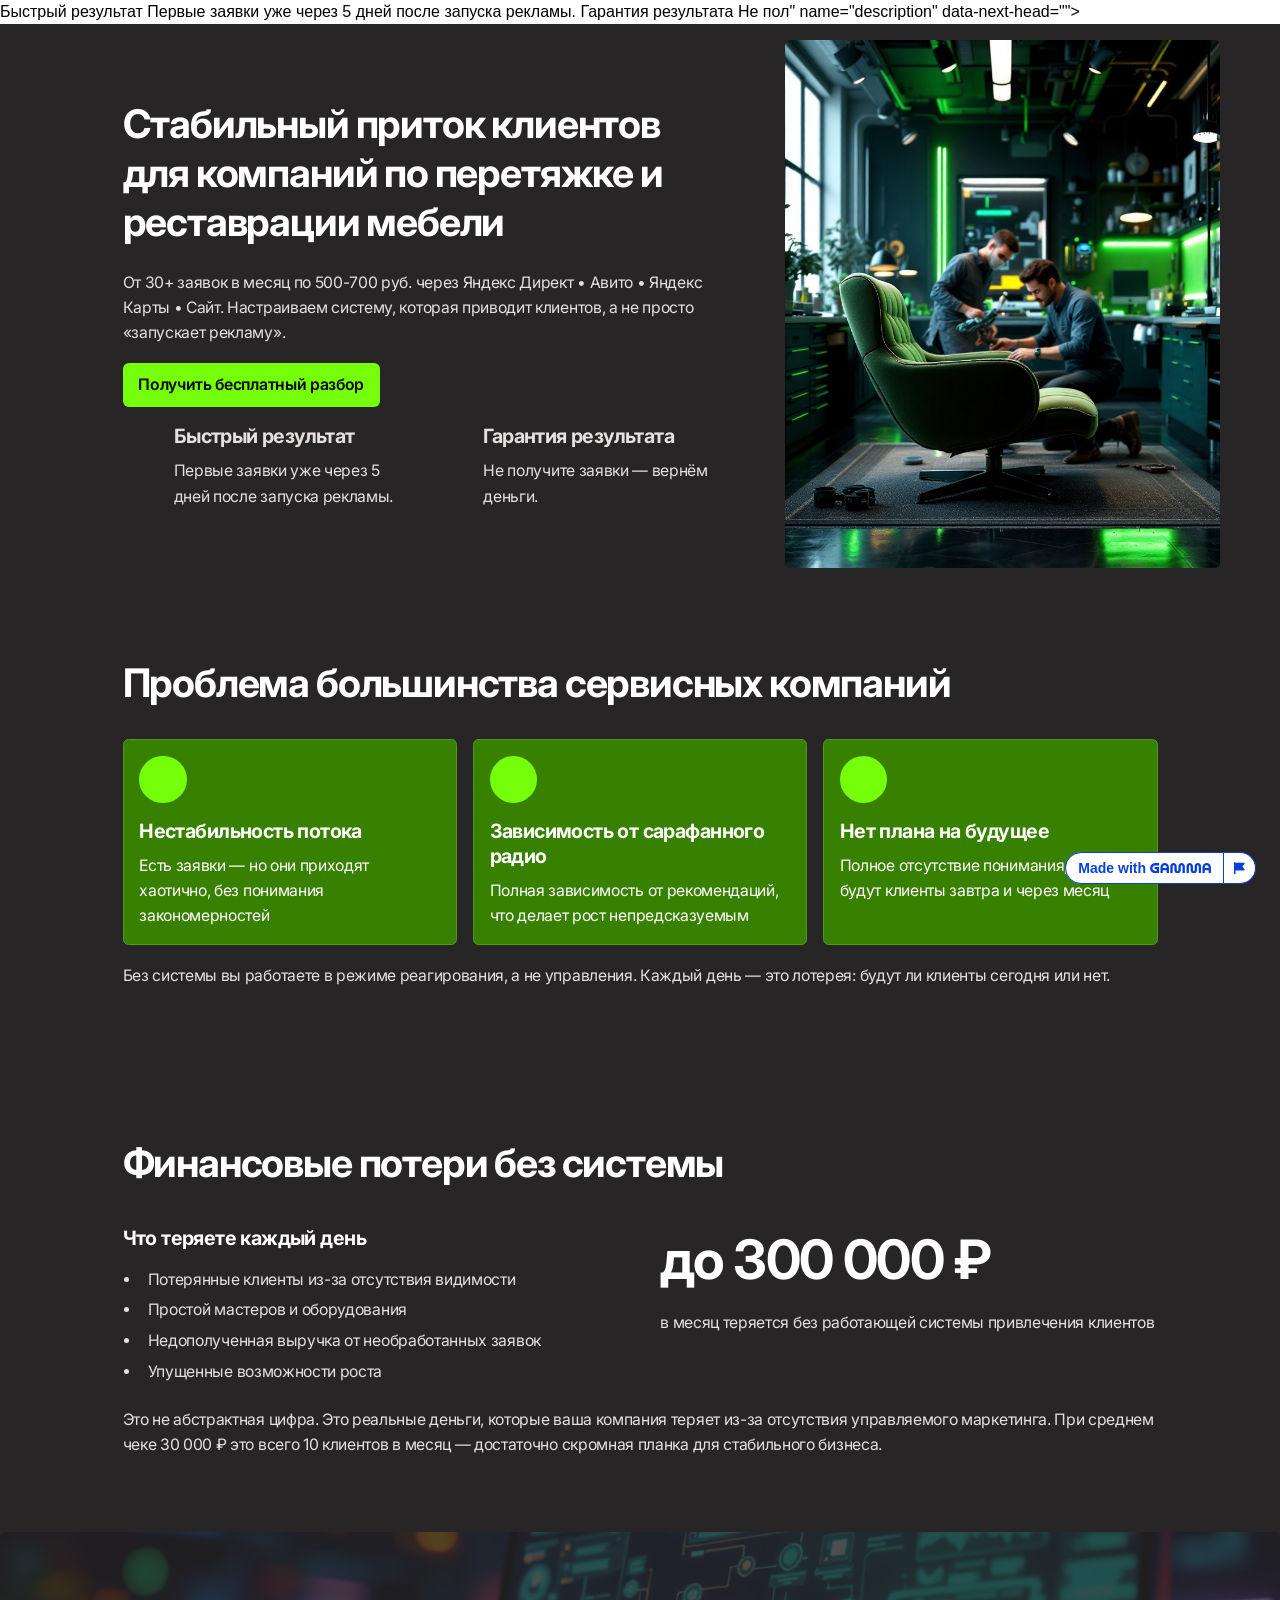
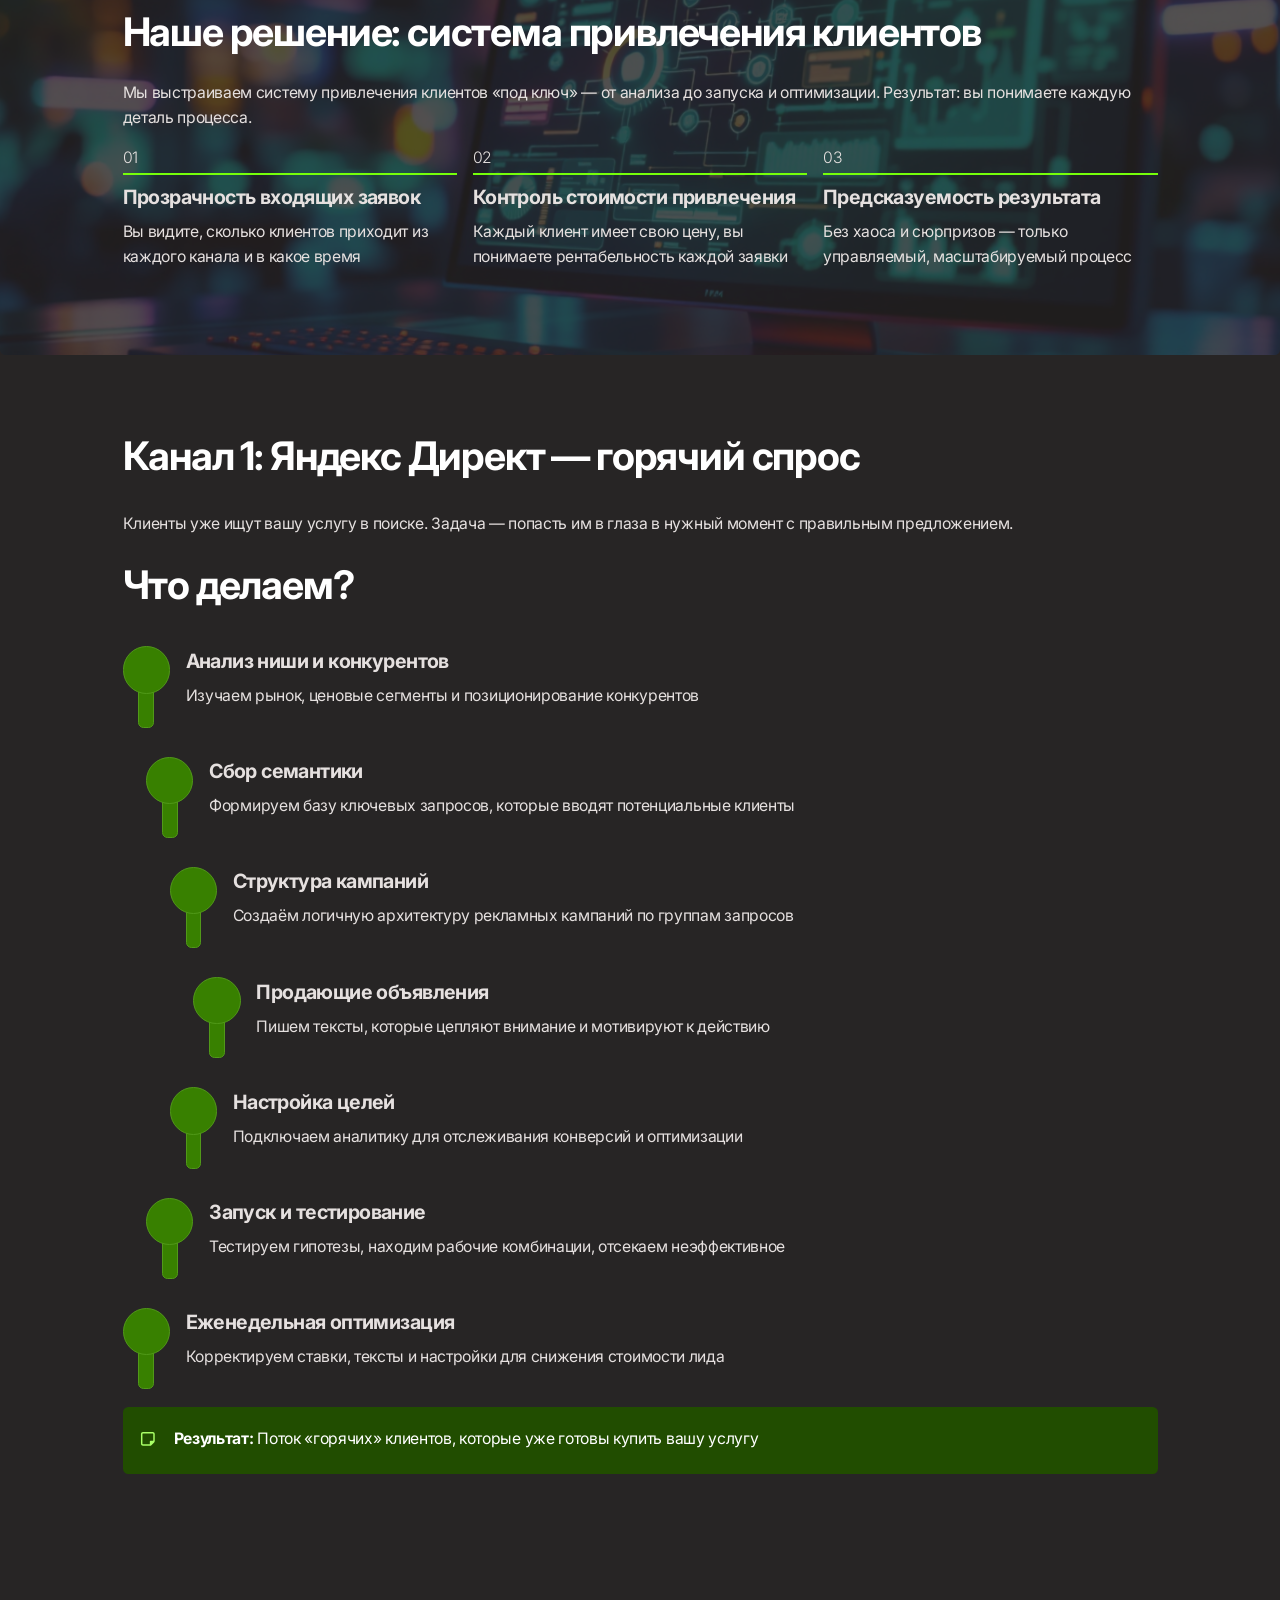
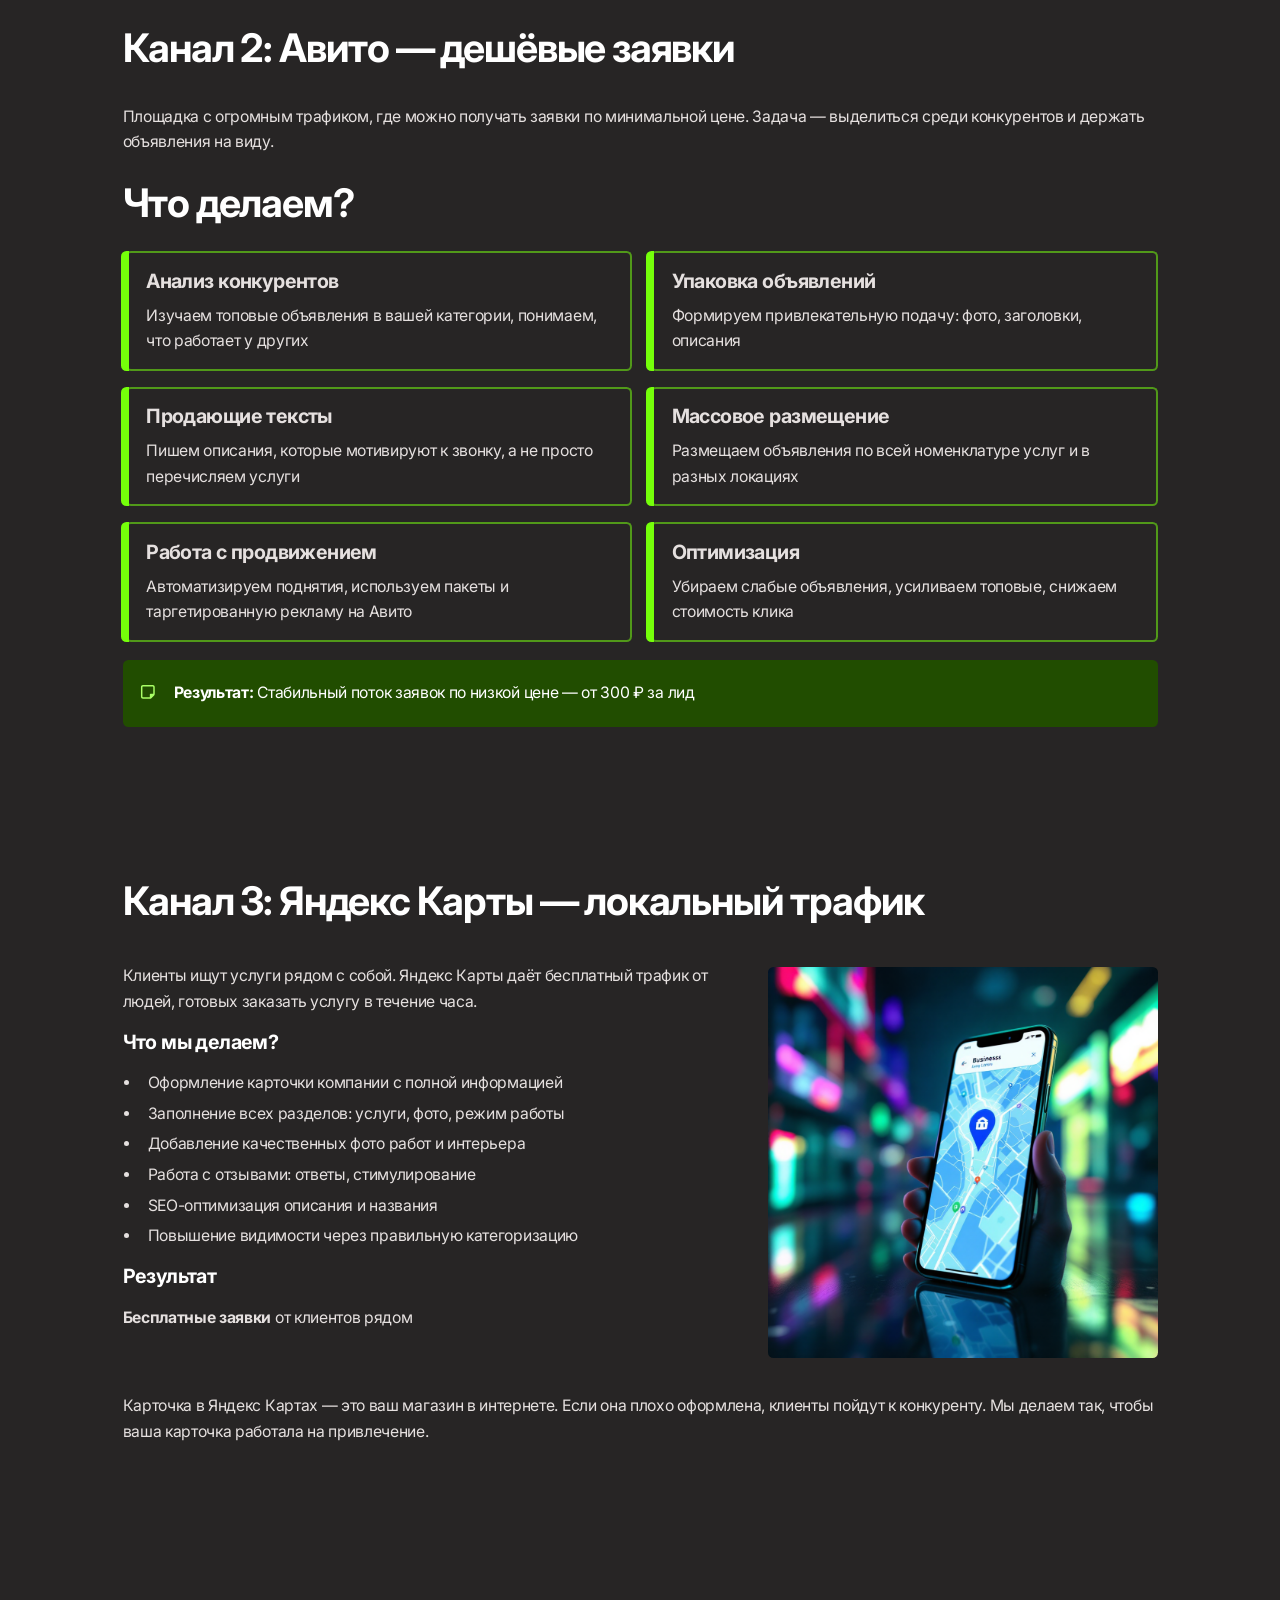
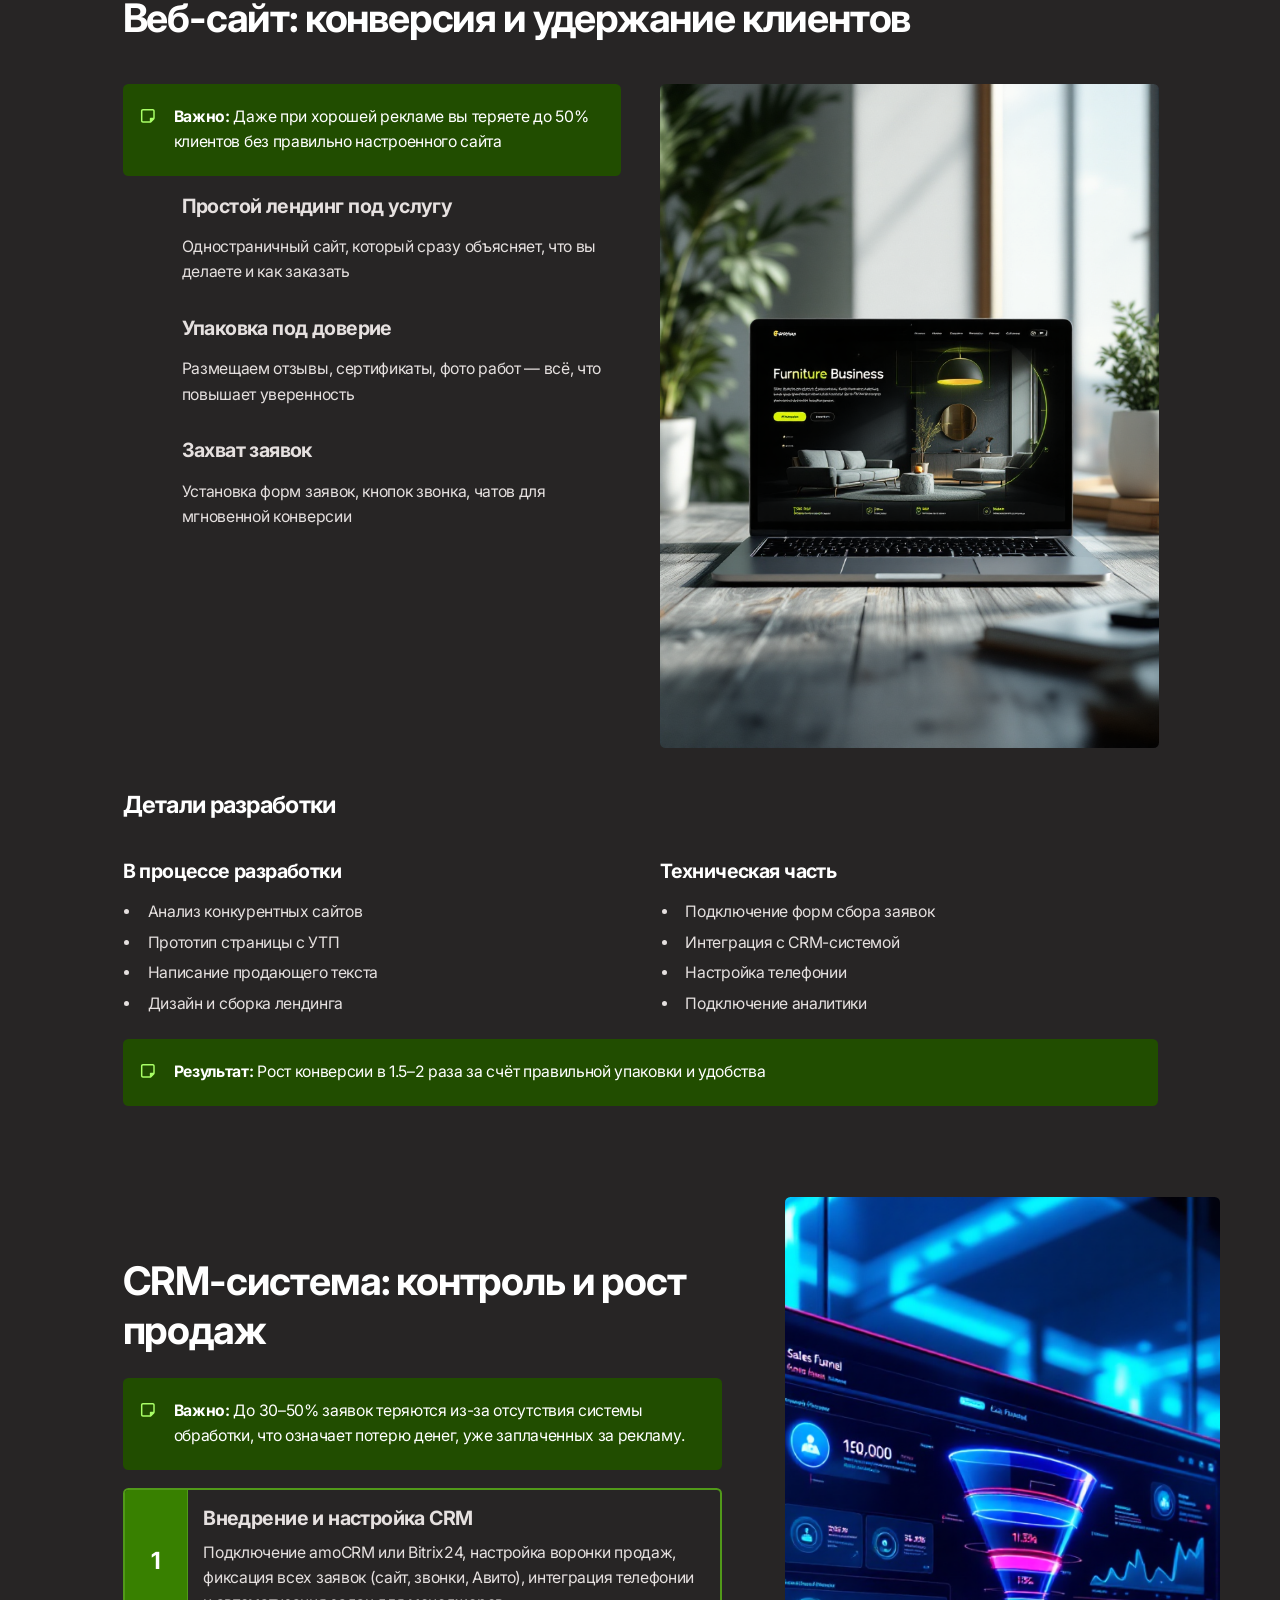
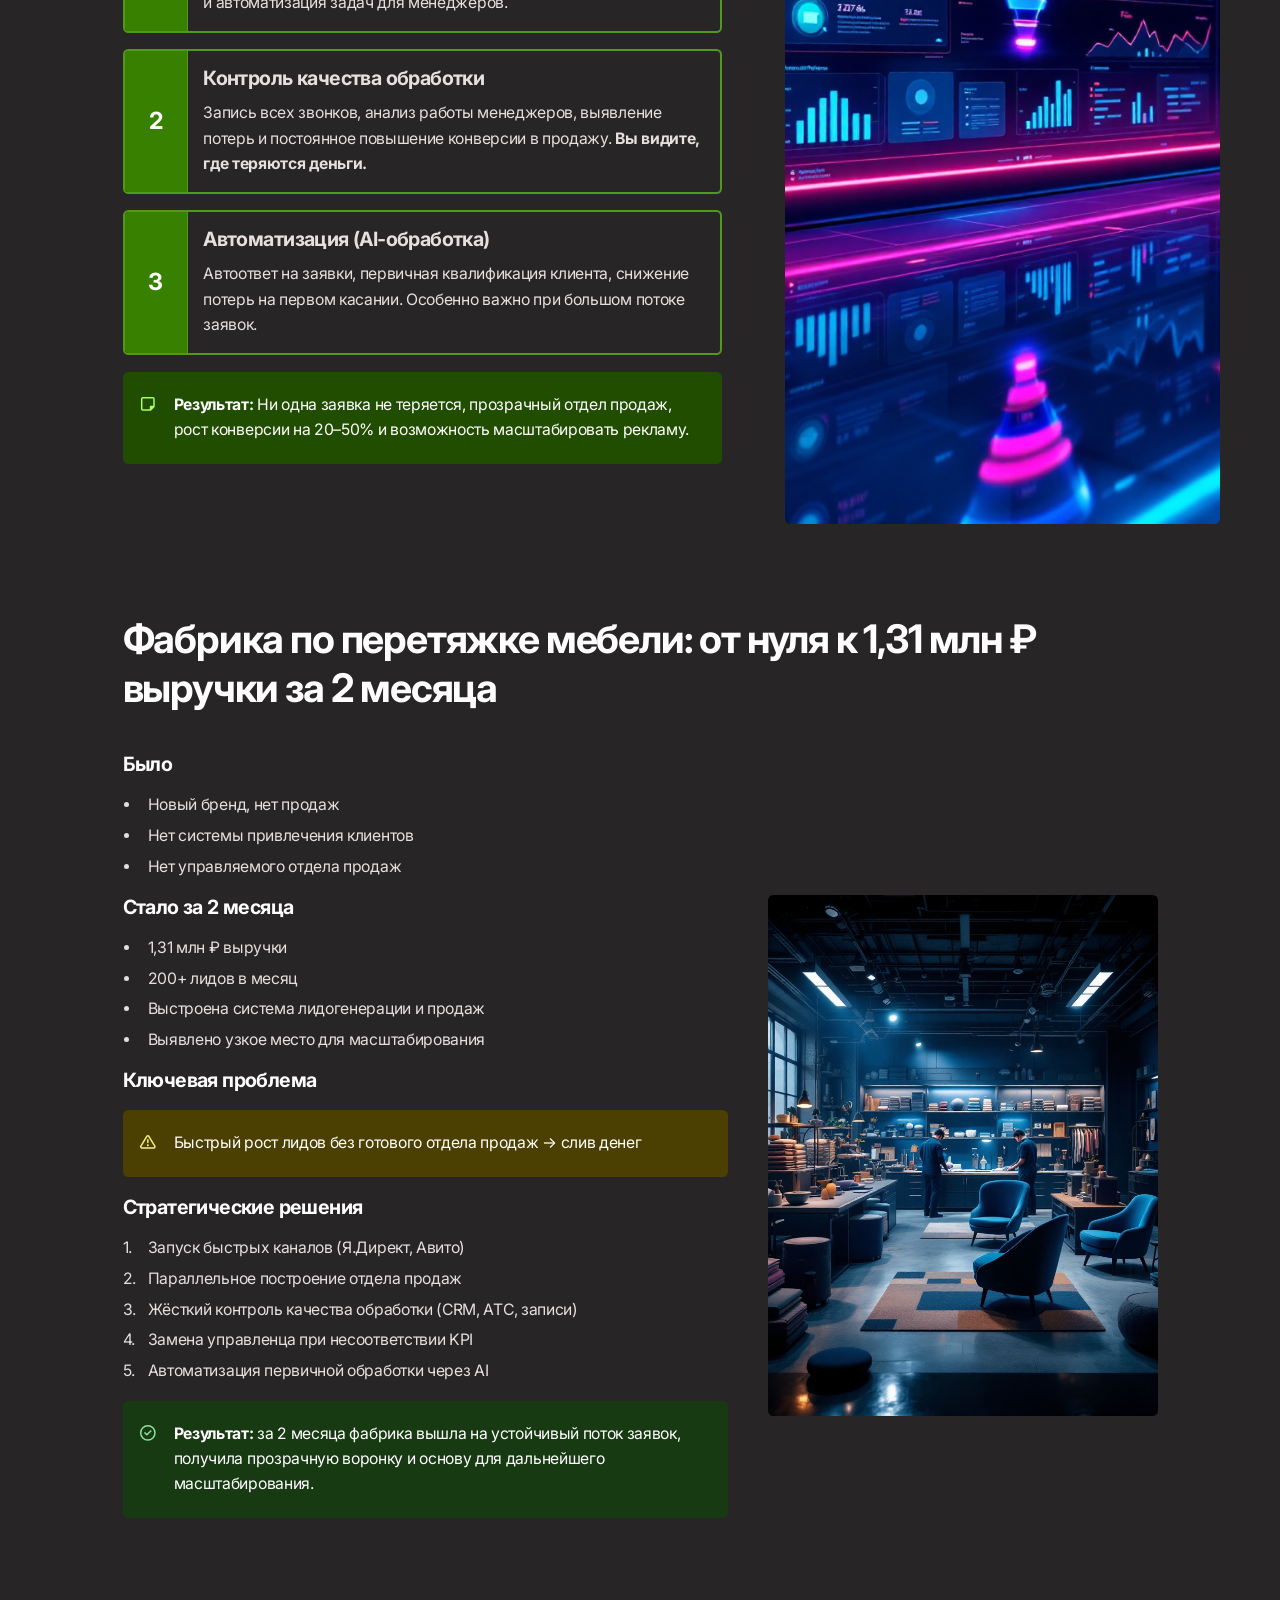
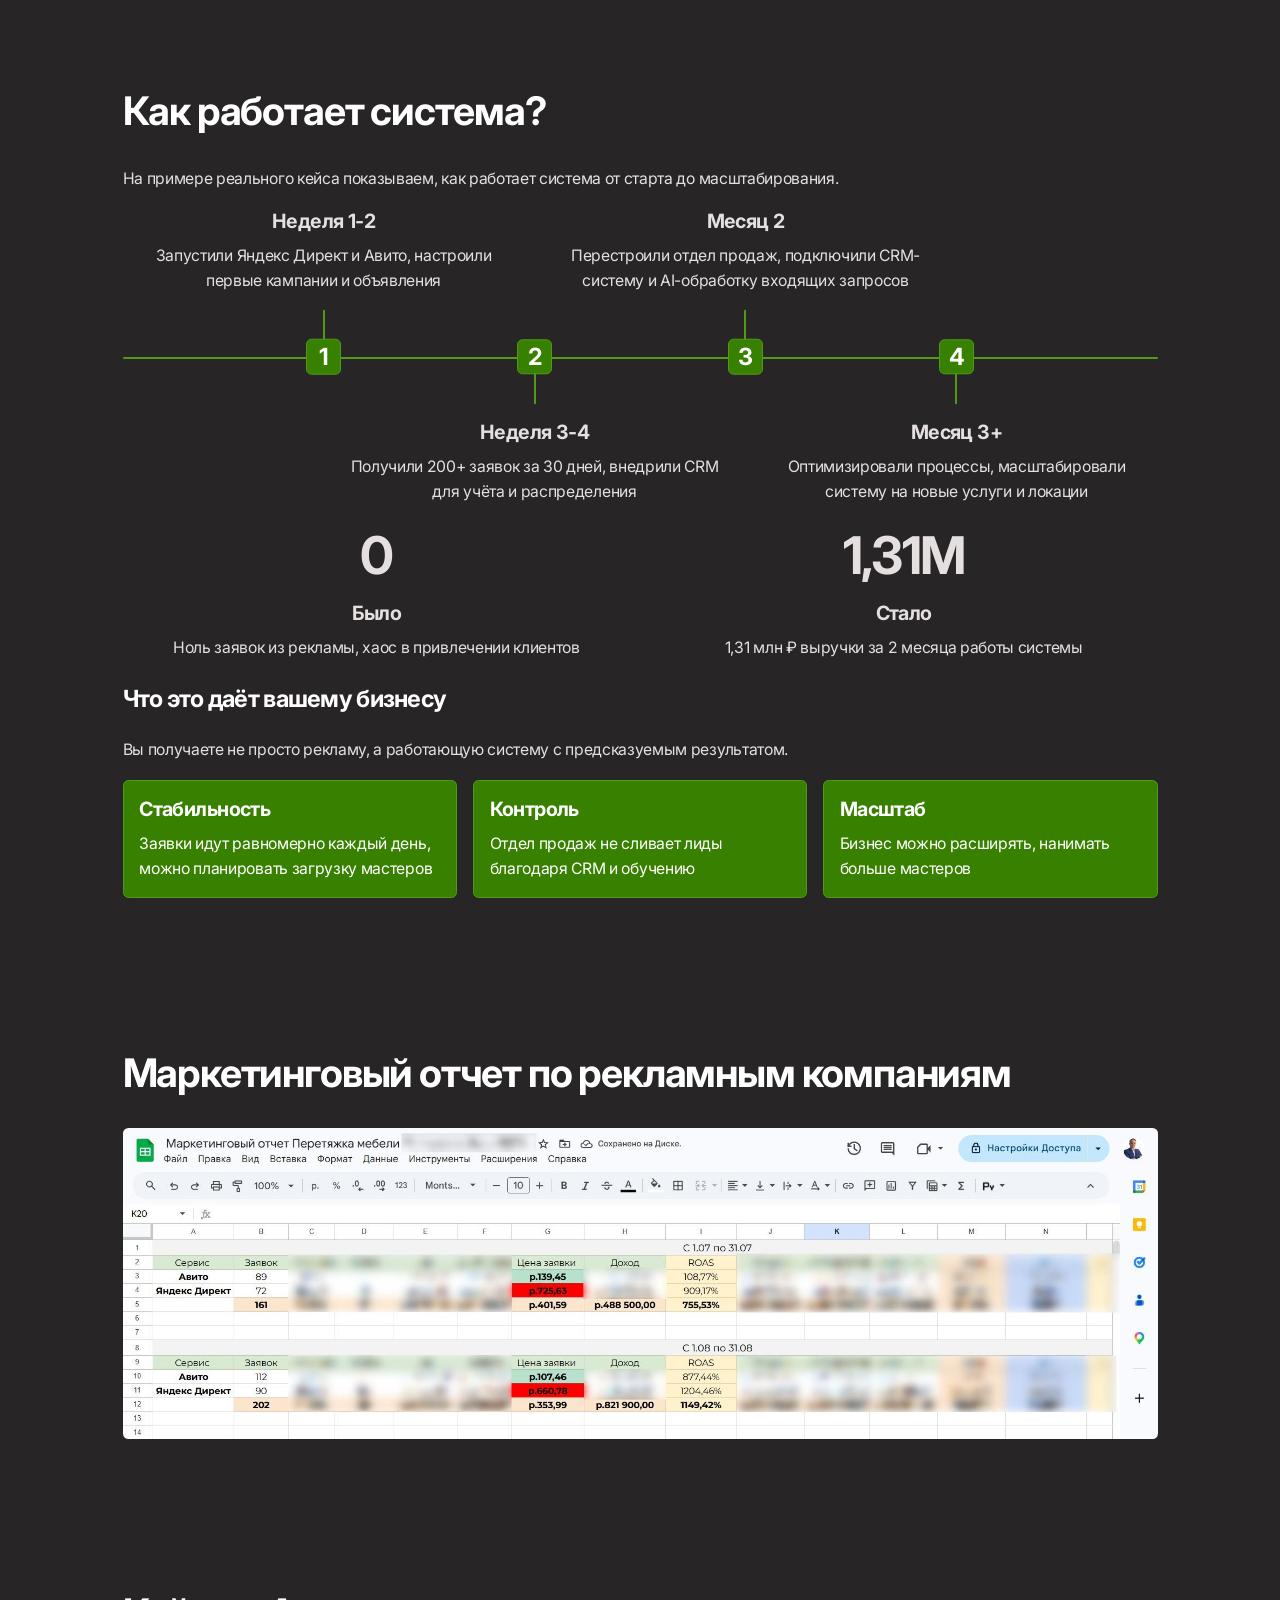
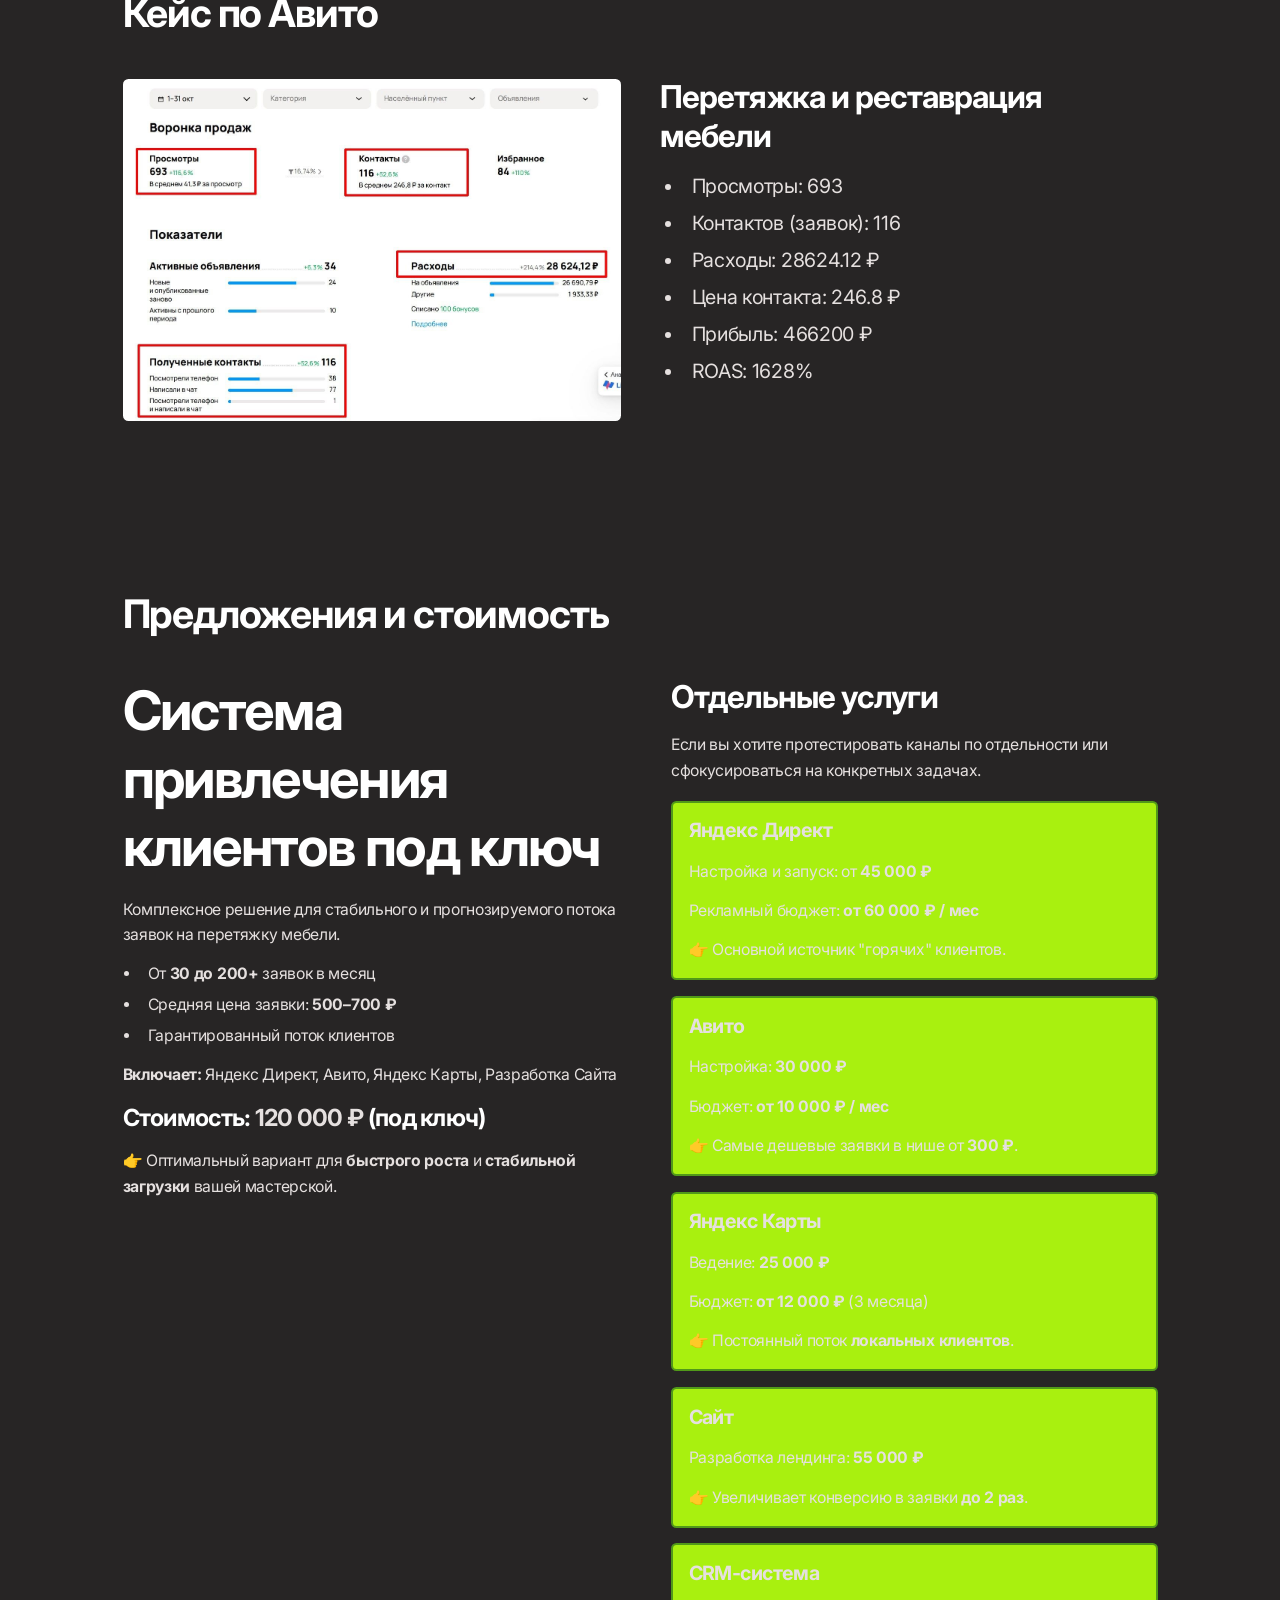
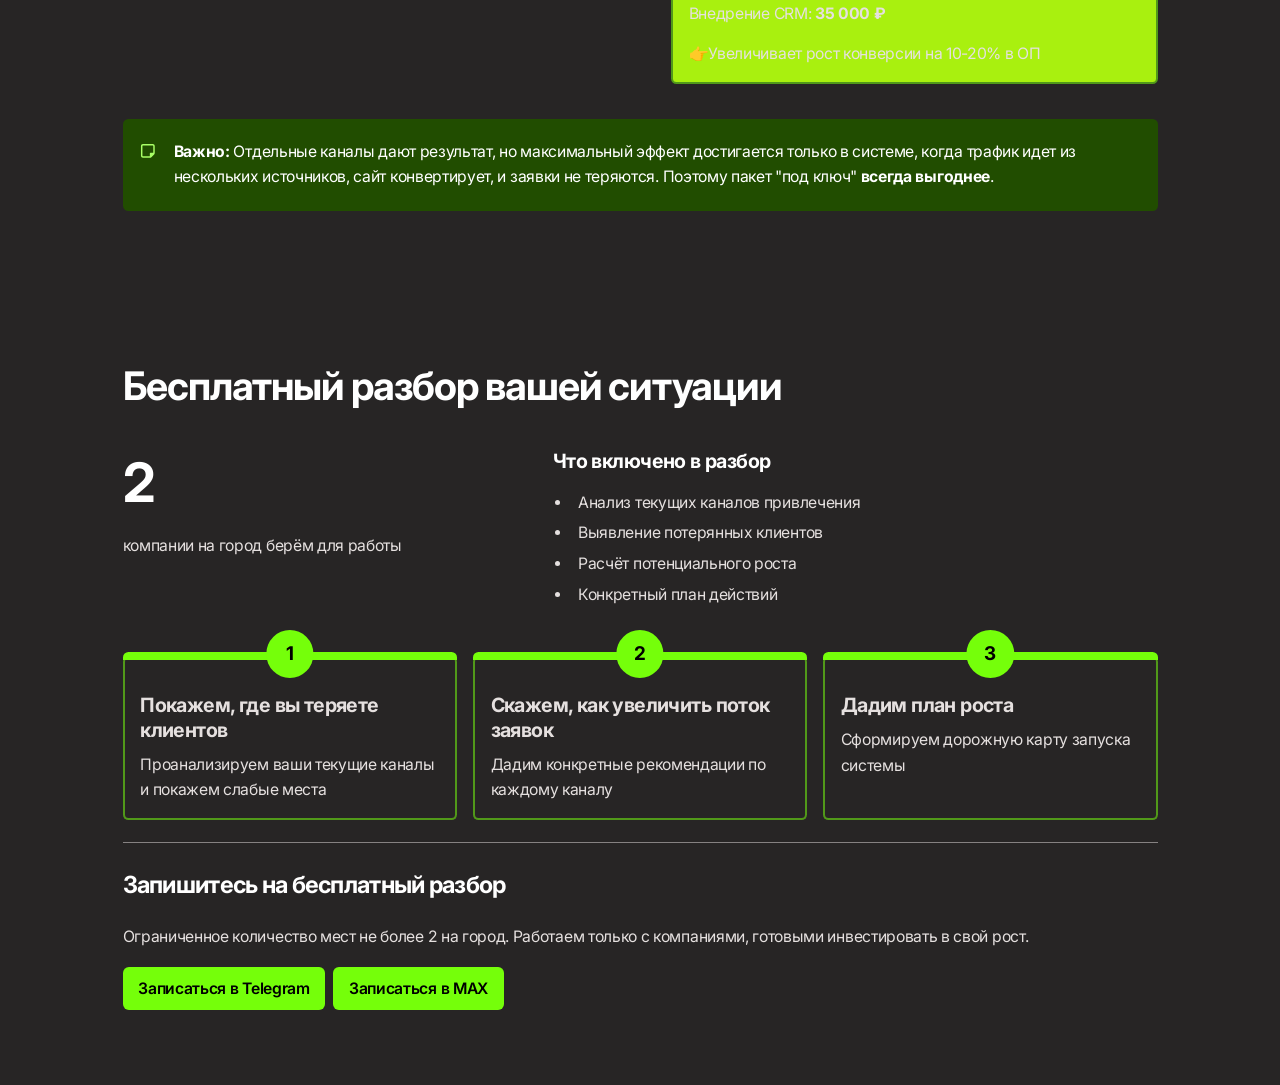
==== commit 39a60dfa: "Update index_1.html" ====
--- a/index_1.html
+++ b/index_1.html
@@ -1,7 +1,53 @@
 <!DOCTYPE html><html><head><meta charset="utf-8" data-next-head=""><meta name="viewport" content="width=device-width" data-next-head=""><title data-next-head="">Стабильный приток клиентов для компаний по перетяжке и реставрации мебели</title><meta name="robots" content="noindex, nofollow" data-next-head=""><meta content="От 30+ заявок в месяц по 500-700 руб. через Яндекс Директ • Авито • Яндекс Карты • Сайт. Настраиваем систему, которая приводит клиентов, а не просто «запускает рекламу».
 
 Получить бесплатный разбор
+<style>
+@media screen and (max-width: 768px) {
+  /* 1. Запрещаем разрывать слова по буквам во всех заголовках и текстах */
+  h1, h2, h3, h4, p, span, div, a {
+    word-break: keep-all !important;
+    overflow-wrap: break-word !important;
+    hyphens: none !important;
+  }
 
+  /* 2. Делаем основной заголовок аккуратным по размеру на телефоне */
+  h1, [class*="themed-heading"], .css-117565v {
+    font-size: 1.8rem !important;
+    line-height: 1.3 !important;
+    text-align: center !important;
+  }
+
+  /* 3. Сбрасываем жесткие колонки. Все блоки (картинки, преимущества, тарифы) 
+     теперь будут аккуратно идти друг за другом сверху вниз */
+  [style*="grid-template-columns"], 
+  [data-node-view-content-inner="smartLayout"],
+  .grid-col-controls,
+  .css-ne0fyw {
+    grid-template-columns: 1fr !important;
+    display: flex !important;
+    flex-direction: column !important;
+    width: 100% !important;
+  }
+
+  /* 4. Выравниваем подзаголовки и убираем лишние боковые отступы */
+  .css-1xexl9k, .grid-item, [class*="card-layout"] {
+    width: 100% !important;
+    max-width: 100% !important;
+    padding-left: 10px !important;
+    padding-right: 10px !important;
+  }
+
+  /* 5. Делаем кнопку "Получить бесплатный разбор" удобной для нажатия пальцем */
+  a[href*="t.me"], button, .css-1uxa0lr {
+    width: 100% !important;
+    min-width: 100% !important;
+    box-sizing: border-box !important;
+    text-align: center !important;
+    justify-content: center !important;
+  }
+}
+</style>
+          
 Быстрый результат
 
 Первые заявки уже через 5 дней после запуска рекламы.
